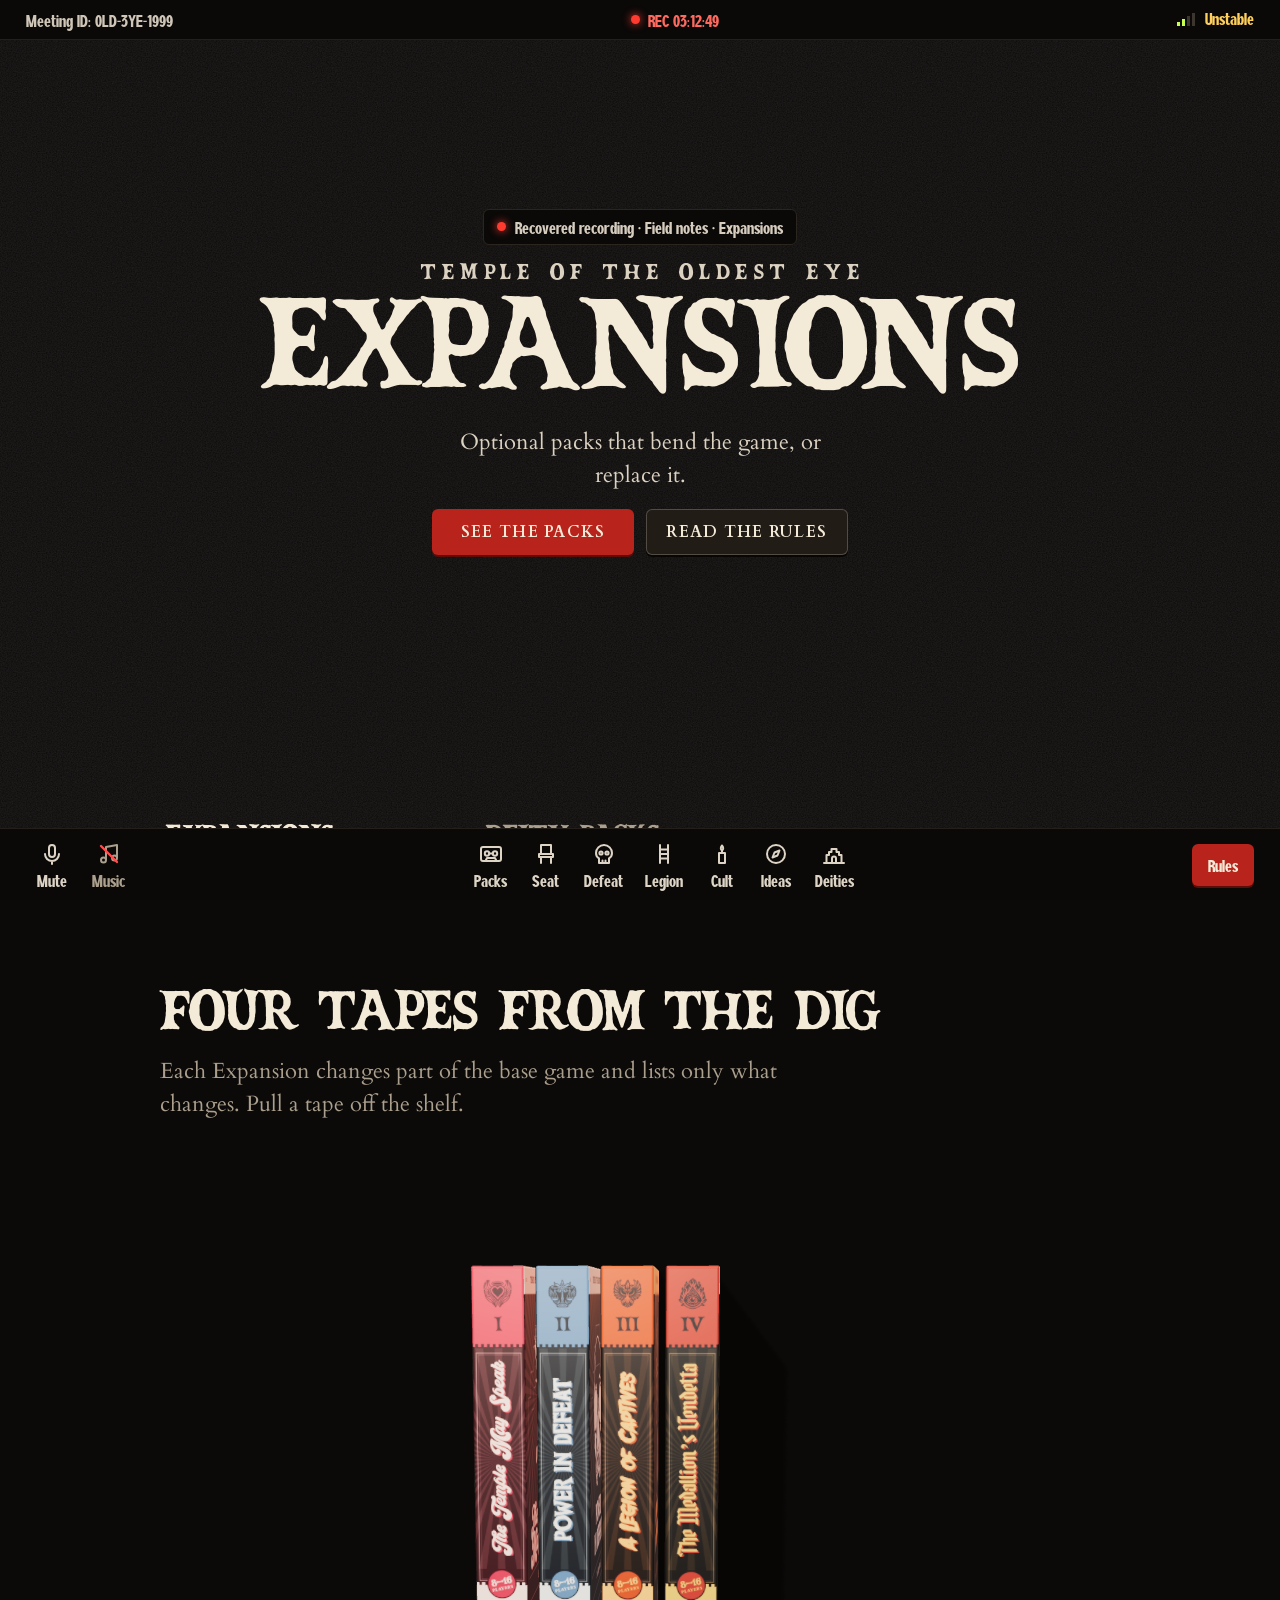
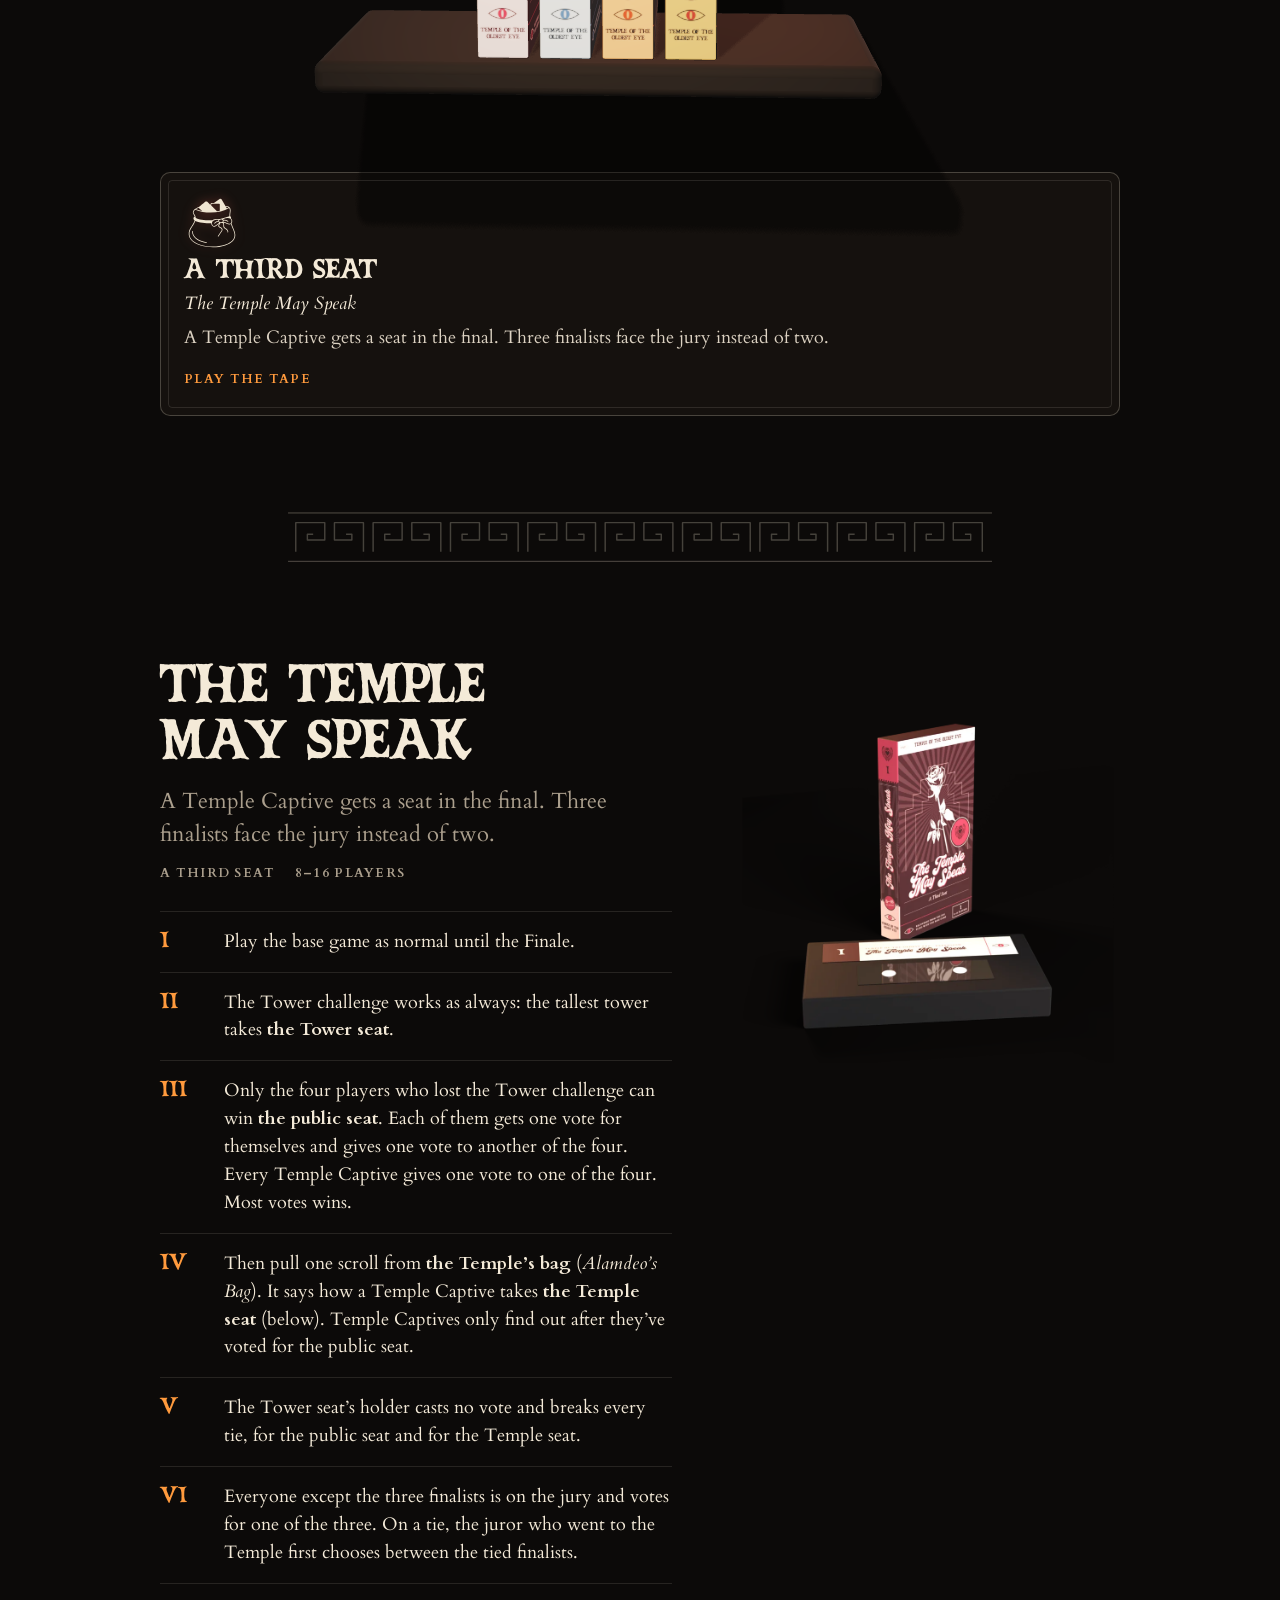
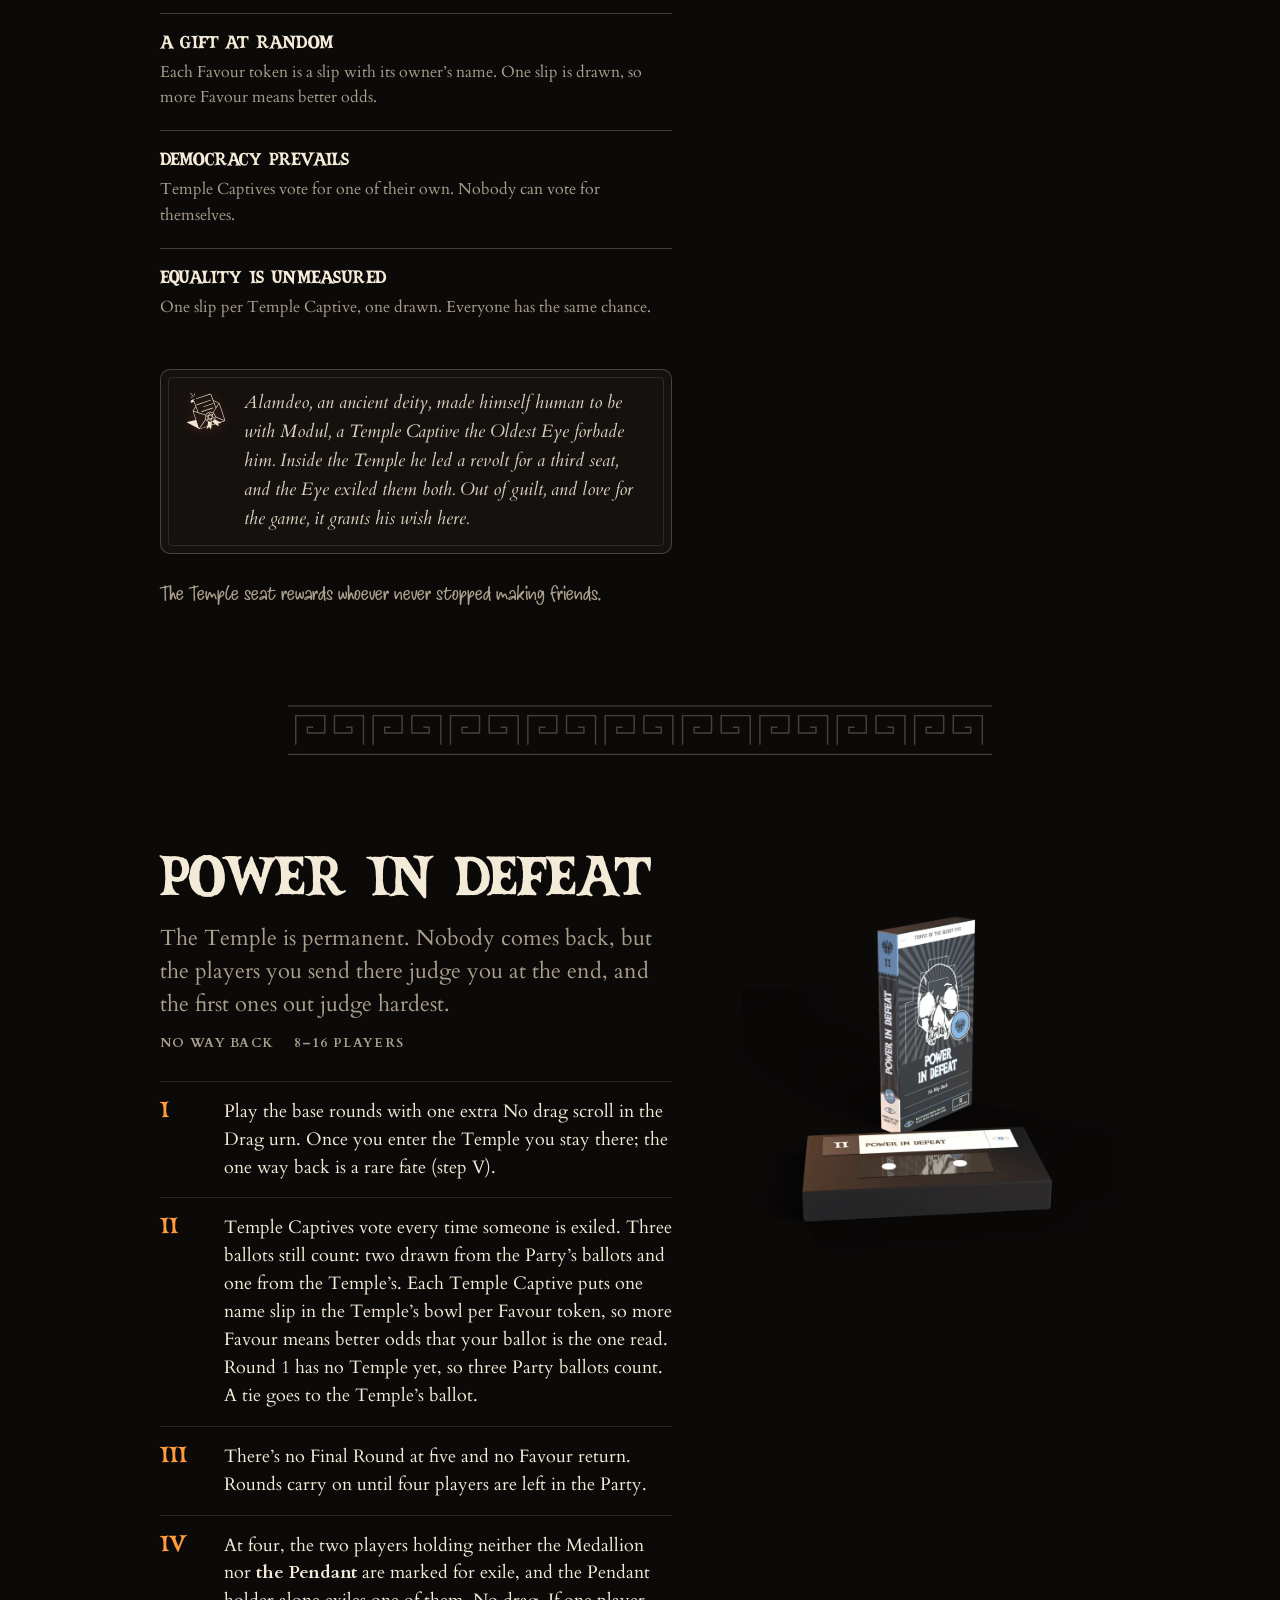
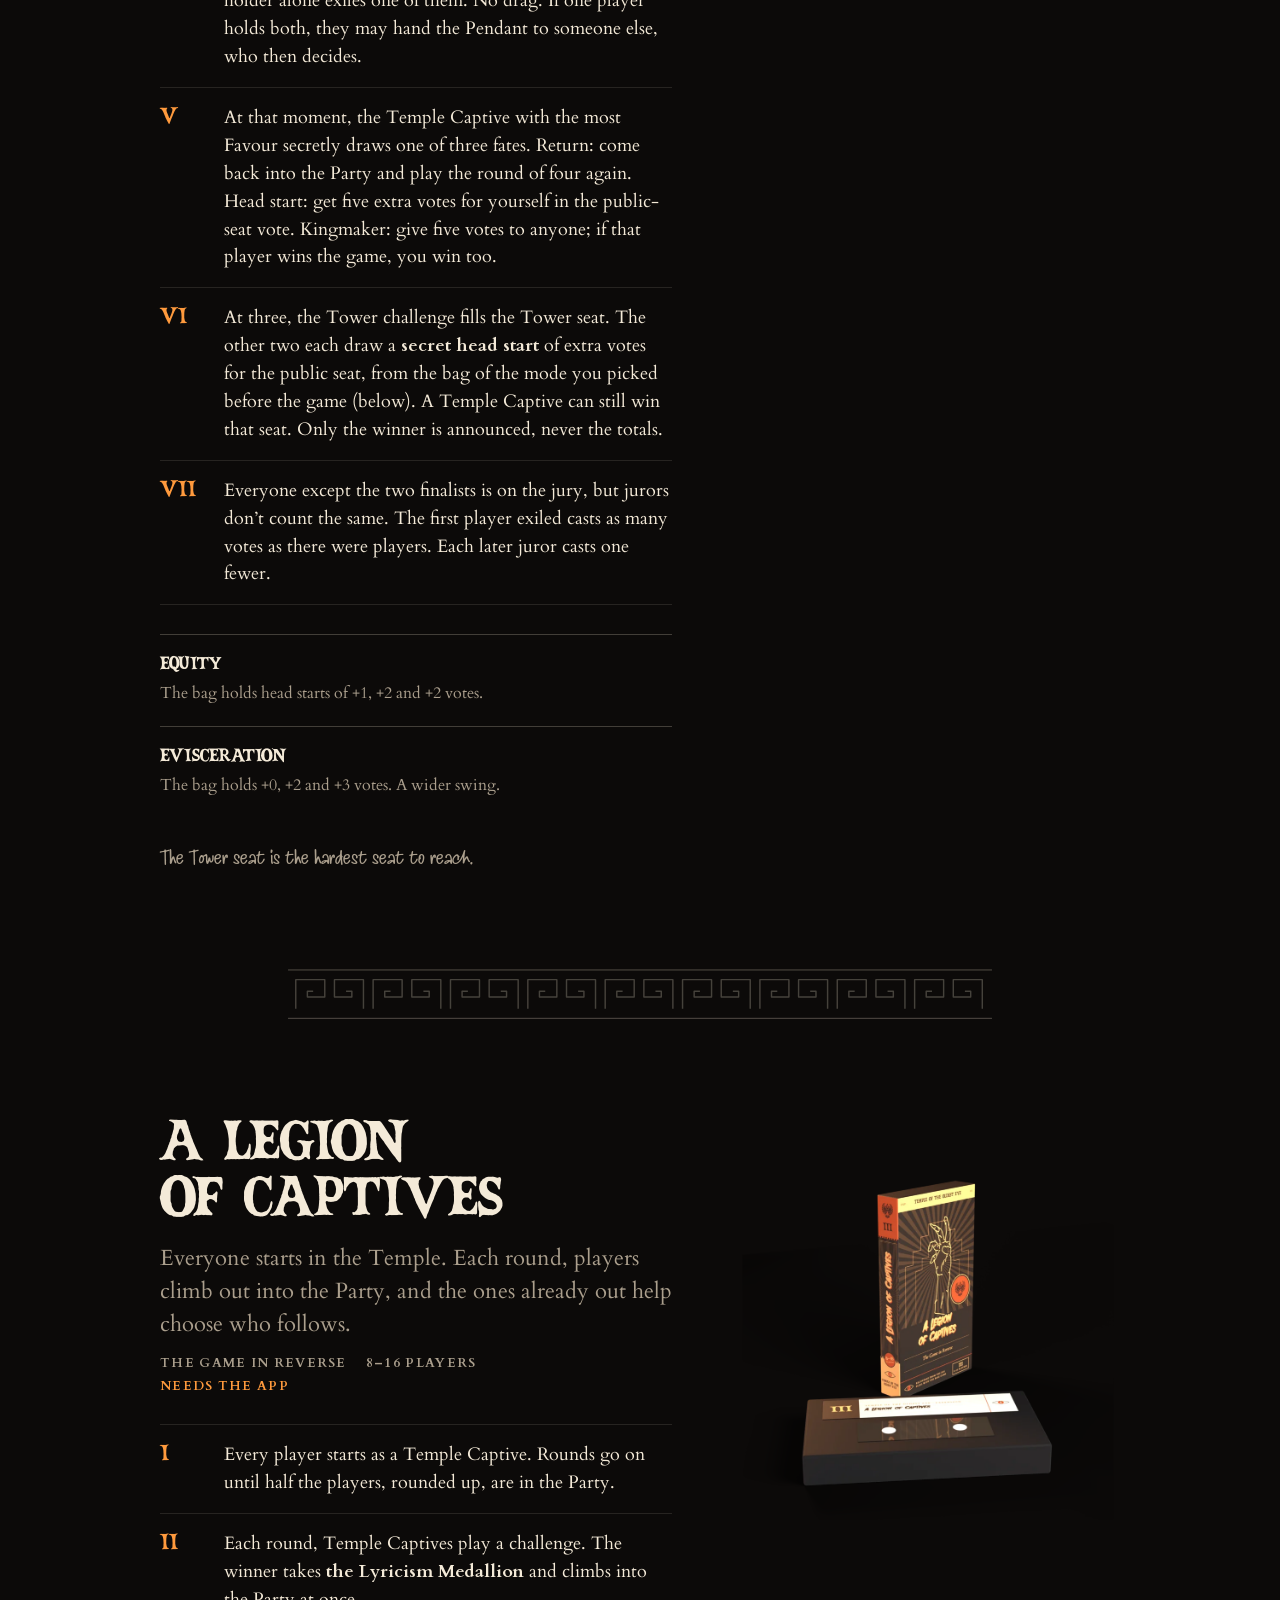
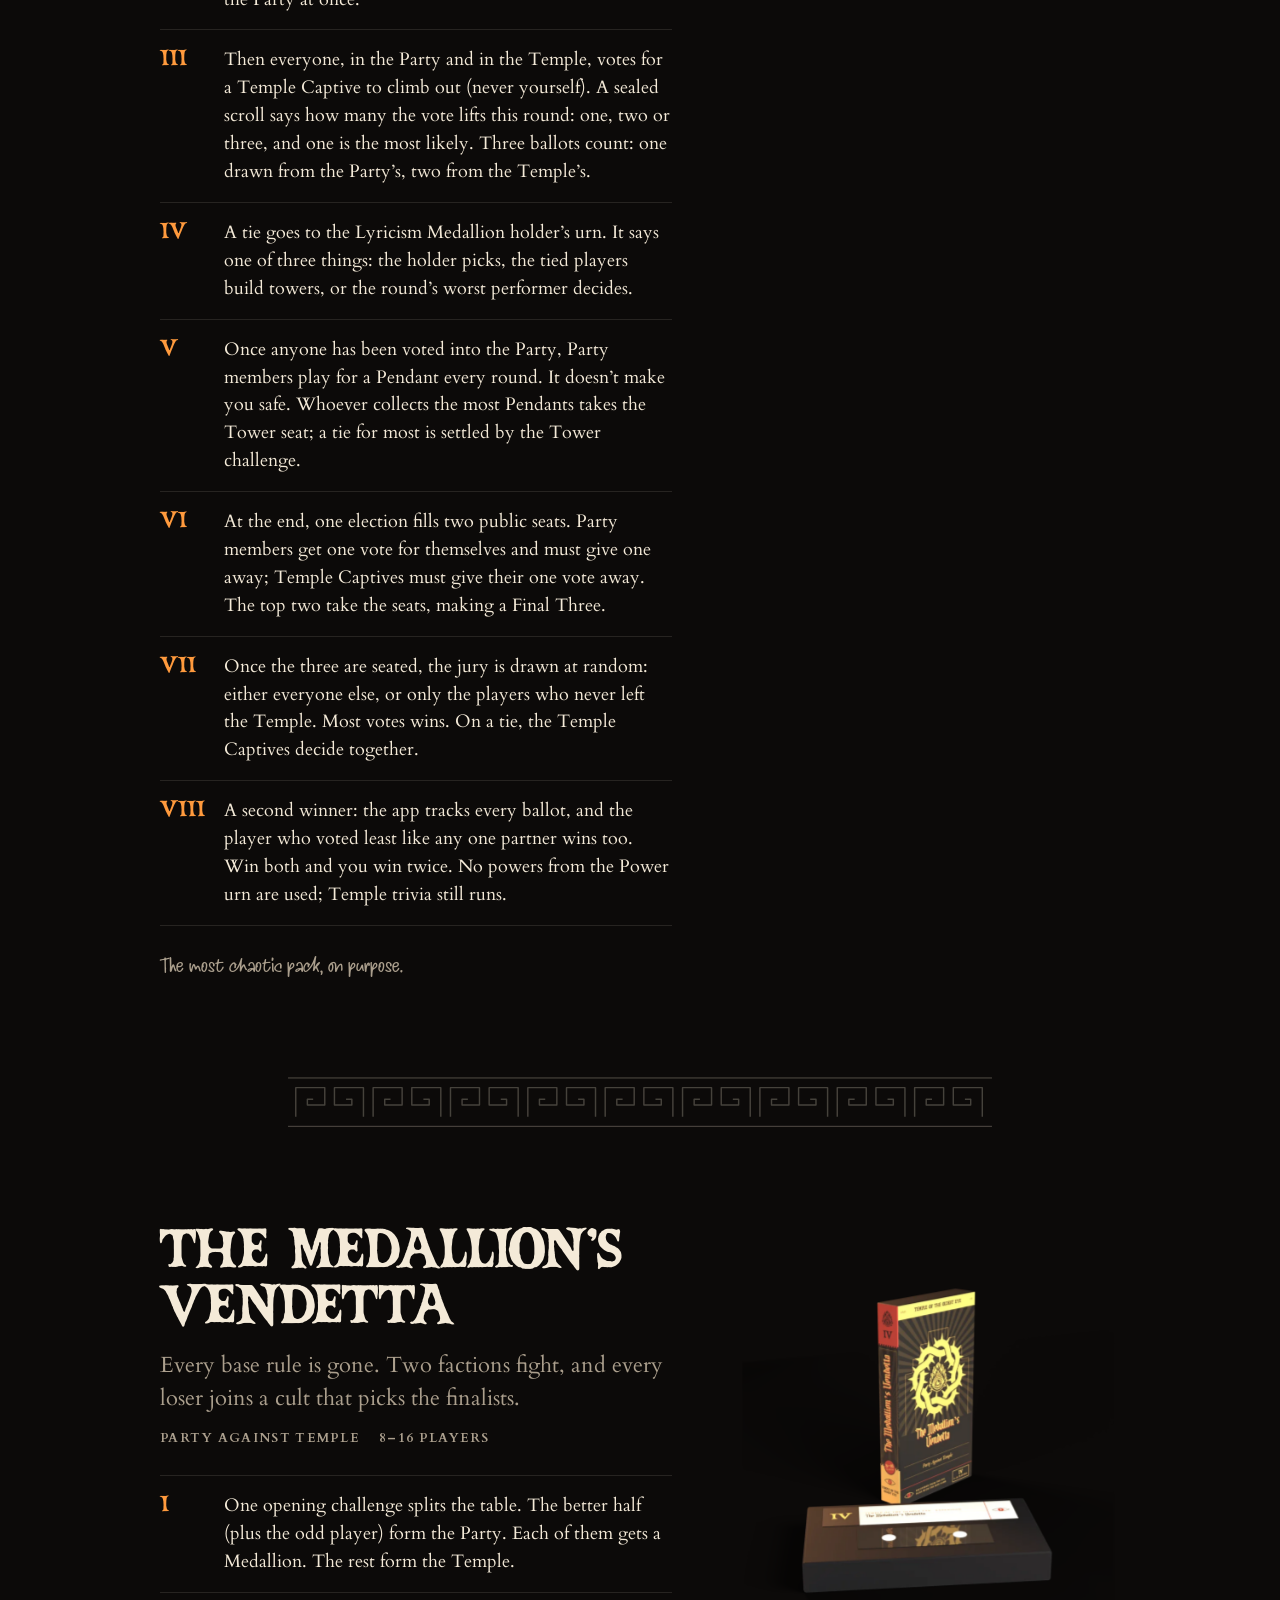
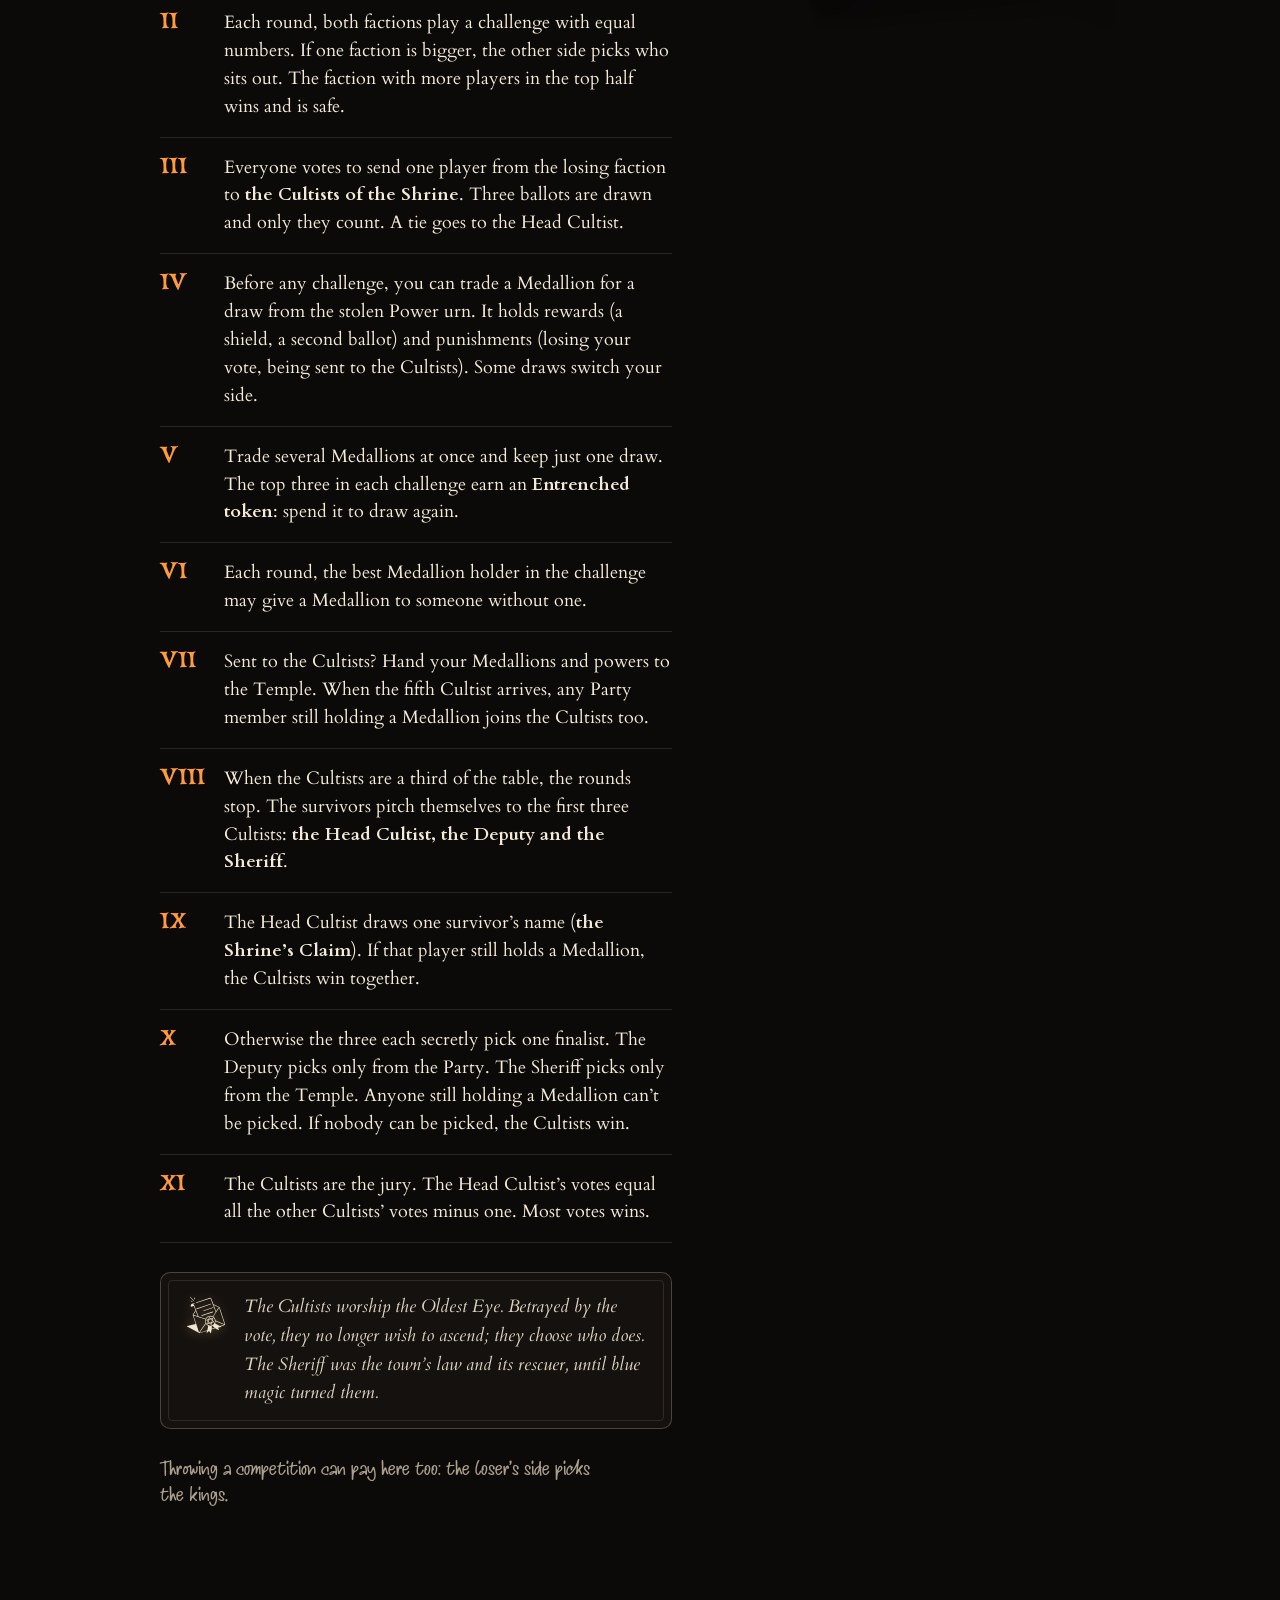
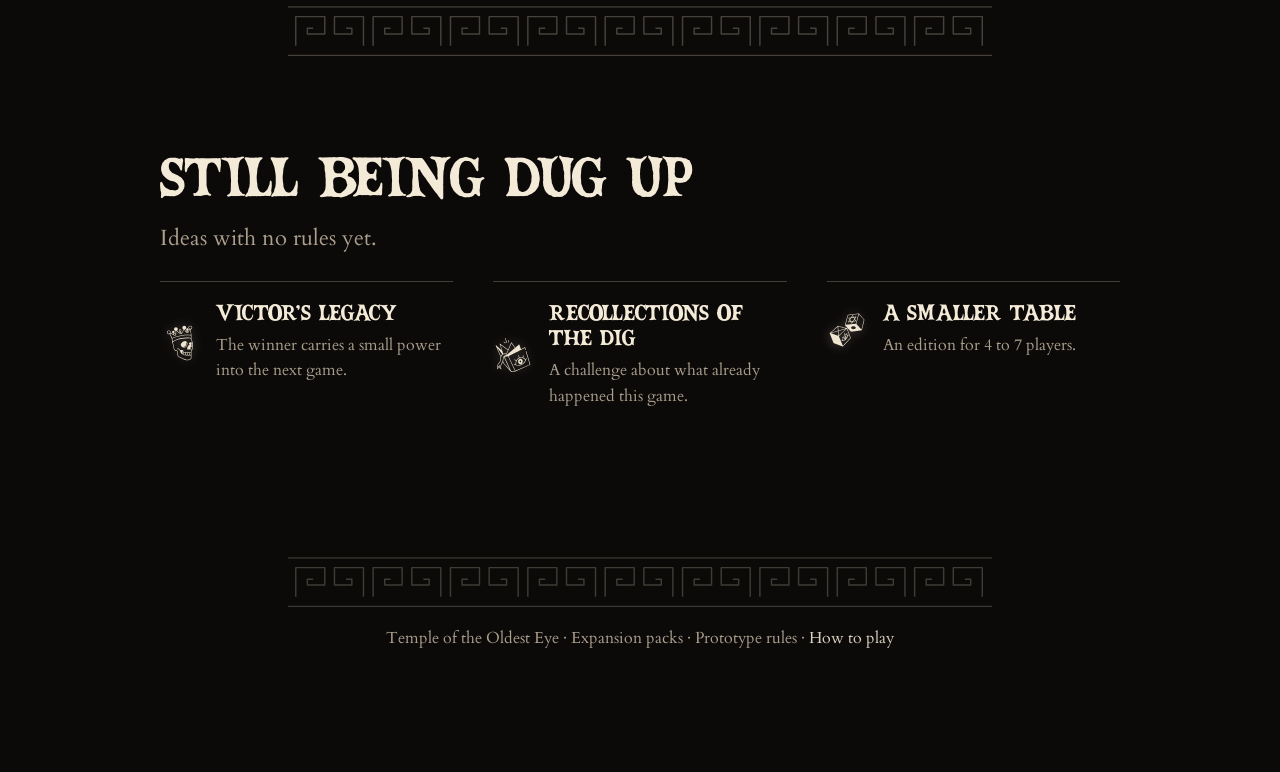
==== expansions.html @ 18fa8a9c "Gods cropped to their ink and aligned" ====
<!doctype html>
<html lang="en">
<head>
<meta charset="utf-8">
<meta name="viewport" content="width=device-width, initial-scale=1, viewport-fit=cover">
<title>Temple Expansion Packs</title>
<meta name="theme-color" content="#0c0a09">
<meta name="description" content="Optional expansion packs for Temple of the Oldest Eye, a social strategy board game.">
<script>
  // Review switch: ?still renders every animation in its finished state, as reduced motion does.
  if (/[?&]still\b/.test(location.search)) {
    const mm = window.matchMedia.bind(window);
    const still = q => ({ matches: true, media: q, onchange: null, addEventListener() {}, removeEventListener() {}, addListener() {}, removeListener() {}, dispatchEvent() { return false; } });
    window.matchMedia = q => /prefers-reduced-motion:\s*reduce/.test(q) ? still(q) : mm(q);
  }
</script>
  <script type="module" crossorigin>var M20=Object.defineProperty;var Lk=e=>{throw TypeError(e)};var b20=(e,t,s)=>t in e?M20(e,t,{enumerable:!0,configurable:!0,writable:!0,value:s}):e[t]=s;var x0=(e,t,s)=>b20(e,typeof t!="symbol"?t+"":t,s),nE=(e,t,s)=>t.has(e)||Lk("Cannot "+s);var Z0=(e,t,s)=>(nE(e,t,"read from private field"),s?s.call(e):t.get(e)),q1=(e,t,s)=>t.has(e)?Lk("Cannot add the same private member more than once"):t instanceof WeakSet?t.add(e):t.set(e,s),O1=(e,t,s,n)=>(nE(e,t,"write to private field"),n?n.call(e,s):t.set(e,s),s),Se=(e,t,s)=>(nE(e,t,"access private method"),s);var am=(e,t,s,n)=>({set _(o){O1(e,t,o,s)},get _(){return Z0(e,t,n)}});(function(){const t=document.createElement("link").relList;if(t&&t.supports&&t.supports("modulepreload"))return;for(const o of document.querySelectorAll('link[rel="modulepreload"]'))n(o);new MutationObserver(o=>{for(const r of o)if(r.type==="childList")for(const a of r.addedNodes)a.tagName==="LINK"&&a.rel==="modulepreload"&&n(a)}).observe(document,{childList:!0,subtree:!0});function s(o){const r={};return o.integrity&&(r.integrity=o.integrity),o.referrerPolicy&&(r.referrerPolicy=o.referrerPolicy),o.crossOrigin==="use-credentials"?r.credentials="include":o.crossOrigin==="anonymous"?r.credentials="omit":r.credentials="same-origin",r}function n(o){if(o.ep)return;o.ep=!0;const r=s(o);fetch(o.href,r)}})();var ZV={exports:{}},Yv={};/**
 * @license React
 * react-jsx-runtime.production.js
 *
 * Copyright (c) Meta Platforms, Inc. and affiliates.
 *
 * This source code is licensed under the MIT license found in the
 * LICENSE file in the root directory of this source tree.
 */var S20=Symbol.for("react.transitional.element"),Q20=Symbol.for("react.fragment");function XV(e,t,s){var n=null;if(s!==void 0&&(n=""+s),t.key!==void 0&&(n=""+t.key),"key"in t){s={};for(var o in t)o!=="key"&&(s[o]=t[o])}else s=t;return t=s.ref,{$$typeof:S20,type:e,key:n,ref:t!==void 0?t:null,props:s}}Yv.Fragment=Q20;Yv.jsx=XV;Yv.jsxs=XV;ZV.exports=Yv;var O=ZV.exports,_V={exports:{}},qv={},$V={exports:{}},ez={};/**
 * @license React
 * scheduler.production.js
 *
 * Copyright (c) Meta Platforms, Inc. and affiliates.
 *
 * This source code is licensed under the MIT license found in the
 * LICENSE file in the root directory of this source tree.
 */(function(e){function t(V,J){var H=V.length;V.push(J);e:for(;0<H;){var j=H-1>>>1,W=V[j];if(0<o(W,J))V[j]=J,V[H]=W,H=j;else break e}}function s(V){return V.length===0?null:V[0]}function n(V){if(V.length===0)return null;var J=V[0],H=V.pop();if(H!==J){V[0]=H;e:for(var j=0,W=V.length,_=W>>>1;j<_;){var e0=2*(j+1)-1,h0=V[e0],r0=e0+1,l0=V[r0];if(0>o(h0,H))r0<W&&0>o(l0,h0)?(V[j]=l0,V[r0]=H,j=r0):(V[j]=h0,V[e0]=H,j=e0);else if(r0<W&&0>o(l0,H))V[j]=l0,V[r0]=H,j=r0;else break e}}return J}function o(V,J){var H=V.sortIndex-J.sortIndex;return H!==0?H:V.id-J.id}if(e.unstable_now=void 0,typeof performance=="object"&&typeof performance.now=="function"){var r=performance;e.unstable_now=function(){return r.now()}}else{var a=Date,i=a.now();e.unstable_now=function(){return a.now()-i}}var c=[],l=[],d=1,u=null,p=3,m=!1,g=!1,v=!1,h=!1,f=typeof setTimeout=="function"?setTimeout:null,y=typeof clearTimeout=="function"?clearTimeout:null,E=typeof setImmediate<"u"?setImmediate:null;function w(V){for(var J=s(l);J!==null;){if(J.callback===null)n(l);else if(J.startTime<=V)n(l),J.sortIndex=J.expirationTime,t(c,J);else break;J=s(l)}}function B(V){if(v=!1,w(V),!g)if(s(c)!==null)g=!0,b||(b=!0,G());else{var J=s(l);J!==null&&F(B,J.startTime-V)}}var b=!1,S=-1,x=5,M=-1;function R(){return h?!0:!(e.unstable_now()-M<x)}function k(){if(h=!1,b){var V=e.unstable_now();M=V;var J=!0;try{e:{g=!1,v&&(v=!1,y(S),S=-1),m=!0;var H=p;try{t:{for(w(V),u=s(c);u!==null&&!(u.expirationTime>V&&R());){var j=u.callback;if(typeof j=="function"){u.callback=null,p=u.priorityLevel;var W=j(u.expirationTime<=V);if(V=e.unstable_now(),typeof W=="function"){u.callback=W,w(V),J=!0;break t}u===s(c)&&n(c),w(V)}else n(c);u=s(c)}if(u!==null)J=!0;else{var _=s(l);_!==null&&F(B,_.startTime-V),J=!1}}break e}finally{u=null,p=H,m=!1}J=void 0}}finally{J?G():b=!1}}}var G;if(typeof E=="function")G=function(){E(k)};else if(typeof MessageChannel<"u"){var L=new MessageChannel,P=L.port2;L.port1.onmessage=k,G=function(){P.postMessage(null)}}else G=function(){f(k,0)};function F(V,J){S=f(function(){V(e.unstable_now())},J)}e.unstable_IdlePriority=5,e.unstable_ImmediatePriority=1,e.unstable_LowPriority=4,e.unstable_NormalPriority=3,e.unstable_Profiling=null,e.unstable_UserBlockingPriority=2,e.unstable_cancelCallback=function(V){V.callback=null},e.unstable_forceFrameRate=function(V){0>V||125<V?console.error("forceFrameRate takes a positive int between 0 and 125, forcing frame rates higher than 125 fps is not supported"):x=0<V?Math.floor(1e3/V):5},e.unstable_getCurrentPriorityLevel=function(){return p},e.unstable_next=function(V){switch(p){case 1:case 2:case 3:var J=3;break;default:J=p}var H=p;p=J;try{return V()}finally{p=H}},e.unstable_requestPaint=function(){h=!0},e.unstable_runWithPriority=function(V,J){switch(V){case 1:case 2:case 3:case 4:case 5:break;default:V=3}var H=p;p=V;try{return J()}finally{p=H}},e.unstable_scheduleCallback=function(V,J,H){var j=e.unstable_now();switch(typeof H=="object"&&H!==null?(H=H.delay,H=typeof H=="number"&&0<H?j+H:j):H=j,V){case 1:var W=-1;break;case 2:W=250;break;case 5:W=1073741823;break;case 4:W=1e4;break;default:W=5e3}return W=H+W,V={id:d++,callback:J,priorityLevel:V,startTime:H,expirationTime:W,sortIndex:-1},H>j?(V.sortIndex=H,t(l,V),s(c)===null&&V===s(l)&&(v?(y(S),S=-1):v=!0,F(B,H-j))):(V.sortIndex=W,t(c,V),g||m||(g=!0,b||(b=!0,G()))),V},e.unstable_shouldYield=R,e.unstable_wrapCallback=function(V){var J=p;return function(){var H=p;p=J;try{return V.apply(this,arguments)}finally{p=H}}}})(ez);$V.exports=ez;var T20=$V.exports,tz={exports:{}},m2={};/**
 * @license React
 * react.production.js
 *
 * Copyright (c) Meta Platforms, Inc. and affiliates.
 *
 * This source code is licensed under the MIT license found in the
 * LICENSE file in the root directory of this source tree.
 */var CS=Symbol.for("react.transitional.element"),R20=Symbol.for("react.portal"),k20=Symbol.for("react.fragment"),U20=Symbol.for("react.strict_mode"),D20=Symbol.for("react.profiler"),G20=Symbol.for("react.consumer"),Y20=Symbol.for("react.context"),q20=Symbol.for("react.forward_ref"),P20=Symbol.for("react.suspense"),K20=Symbol.for("react.memo"),sz=Symbol.for("react.lazy"),Fk=Symbol.iterator;function L20(e){return e===null||typeof e!="object"?null:(e=Fk&&e[Fk]||e["@@iterator"],typeof e=="function"?e:null)}var nz={isMounted:function(){return!1},enqueueForceUpdate:function(){},enqueueReplaceState:function(){},enqueueSetState:function(){}},oz=Object.assign,rz={};function gc(e,t,s){this.props=e,this.context=t,this.refs=rz,this.updater=s||nz}gc.prototype.isReactComponent={};gc.prototype.setState=function(e,t){if(typeof e!="object"&&typeof e!="function"&&e!=null)throw Error("takes an object of state variables to update or a function which returns an object of state variables.");this.updater.enqueueSetState(this,e,t,"setState")};gc.prototype.forceUpdate=function(e){this.updater.enqueueForceUpdate(this,e,"forceUpdate")};function az(){}az.prototype=gc.prototype;function vS(e,t,s){this.props=e,this.context=t,this.refs=rz,this.updater=s||nz}var yS=vS.prototype=new az;yS.constructor=vS;oz(yS,gc.prototype);yS.isPureReactComponent=!0;var Ok=Array.isArray,Pt={H:null,A:null,T:null,S:null,V:null},iz=Object.prototype.hasOwnProperty;function ES(e,t,s,n,o,r){return s=r.ref,{$$typeof:CS,type:e,key:t,ref:s!==void 0?s:null,props:r}}function F20(e,t){return ES(e.type,t,void 0,void 0,void 0,e.props)}function IS(e){return typeof e=="object"&&e!==null&&e.$$typeof===CS}function O20(e){var t={"=":"=0",":":"=2"};return"$"+e.replace(/[=:]/g,function(s){return t[s]})}var Jk=/\/+/g;function oE(e,t){return typeof e=="object"&&e!==null&&e.key!=null?O20(""+e.key):t.toString(36)}function Vk(){}function J20(e){switch(e.status){case"fulfilled":return e.value;case"rejected":throw e.reason;default:switch(typeof e.status=="string"?e.then(Vk,Vk):(e.status="pending",e.then(function(t){e.status==="pending"&&(e.status="fulfilled",e.value=t)},function(t){e.status==="pending"&&(e.status="rejected",e.reason=t)})),e.status){case"fulfilled":return e.value;case"rejected":throw e.reason}}throw e}function li(e,t,s,n,o){var r=typeof e;(r==="undefined"||r==="boolean")&&(e=null);var a=!1;if(e===null)a=!0;else switch(r){case"bigint":case"string":case"number":a=!0;break;case"object":switch(e.$$typeof){case CS:case R20:a=!0;break;case sz:return a=e._init,li(a(e._payload),t,s,n,o)}}if(a)return o=o(e),a=n===""?"."+oE(e,0):n,Ok(o)?(s="",a!=null&&(s=a.replace(Jk,"$&/")+"/"),li(o,t,s,"",function(l){return l})):o!=null&&(IS(o)&&(o=F20(o,s+(o.key==null||e&&e.key===o.key?"":(""+o.key).replace(Jk,"$&/")+"/")+a)),t.push(o)),1;a=0;var i=n===""?".":n+":";if(Ok(e))for(var c=0;c<e.length;c++)n=e[c],r=i+oE(n,c),a+=li(n,t,s,r,o);else if(c=L20(e),typeof c=="function")for(e=c.call(e),c=0;!(n=e.next()).done;)n=n.value,r=i+oE(n,c++),a+=li(n,t,s,r,o);else if(r==="object"){if(typeof e.then=="function")return li(J20(e),t,s,n,o);throw t=String(e),Error("Objects are not valid as a React child (found: "+(t==="[object Object]"?"object with keys {"+Object.keys(e).join(", ")+"}":t)+"). If you meant to render a collection of children, use an array instead.")}return a}function im(e,t,s){if(e==null)return e;var n=[],o=0;return li(e,n,"","",function(r){return t.call(s,r,o++)}),n}function V20(e){if(e._status===-1){var t=e._result;t=t(),t.then(function(s){(e._status===0||e._status===-1)&&(e._status=1,e._result=s)},function(s){(e._status===0||e._status===-1)&&(e._status=2,e._result=s)}),e._status===-1&&(e._status=0,e._result=t)}if(e._status===1)return e._result.default;throw e._result}var zk=typeof reportError=="function"?reportError:function(e){if(typeof window=="object"&&typeof window.ErrorEvent=="function"){var t=new window.ErrorEvent("error",{bubbles:!0,cancelable:!0,message:typeof e=="object"&&e!==null&&typeof e.message=="string"?String(e.message):String(e),error:e});if(!window.dispatchEvent(t))return}else if(typeof process=="object"&&typeof process.emit=="function"){process.emit("uncaughtException",e);return}console.error(e)};function z20(){}m2.Children={map:im,forEach:function(e,t,s){im(e,function(){t.apply(this,arguments)},s)},count:function(e){var t=0;return im(e,function(){t++}),t},toArray:function(e){return im(e,function(t){return t})||[]},only:function(e){if(!IS(e))throw Error("React.Children.only expected to receive a single React element child.");return e}};m2.Component=gc;m2.Fragment=k20;m2.Profiler=D20;m2.PureComponent=vS;m2.StrictMode=U20;m2.Suspense=P20;m2.__CLIENT_INTERNALS_DO_NOT_USE_OR_WARN_USERS_THEY_CANNOT_UPGRADE=Pt;m2.__COMPILER_RUNTIME={__proto__:null,c:function(e){return Pt.H.useMemoCache(e)}};m2.cache=function(e){return function(){return e.apply(null,arguments)}};m2.cloneElement=function(e,t,s){if(e==null)throw Error("The argument must be a React element, but you passed "+e+".");var n=oz({},e.props),o=e.key,r=void 0;if(t!=null)for(a in t.ref!==void 0&&(r=void 0),t.key!==void 0&&(o=""+t.key),t)!iz.call(t,a)||a==="key"||a==="__self"||a==="__source"||a==="ref"&&t.ref===void 0||(n[a]=t[a]);var a=arguments.length-2;if(a===1)n.children=s;else if(1<a){for(var i=Array(a),c=0;c<a;c++)i[c]=arguments[c+2];n.children=i}return ES(e.type,o,void 0,void 0,r,n)};m2.createContext=function(e){return e={$$typeof:Y20,_currentValue:e,_currentValue2:e,_threadCount:0,Provider:null,Consumer:null},e.Provider=e,e.Consumer={$$typeof:G20,_context:e},e};m2.createElement=function(e,t,s){var n,o={},r=null;if(t!=null)for(n in t.key!==void 0&&(r=""+t.key),t)iz.call(t,n)&&n!=="key"&&n!=="__self"&&n!=="__source"&&(o[n]=t[n]);var a=arguments.length-2;if(a===1)o.children=s;else if(1<a){for(var i=Array(a),c=0;c<a;c++)i[c]=arguments[c+2];o.children=i}if(e&&e.defaultProps)for(n in a=e.defaultProps,a)o[n]===void 0&&(o[n]=a[n]);return ES(e,r,void 0,void 0,null,o)};m2.createRef=function(){return{current:null}};m2.forwardRef=function(e){return{$$typeof:q20,render:e}};m2.isValidElement=IS;m2.lazy=function(e){return{$$typeof:sz,_payload:{_status:-1,_result:e},_init:V20}};m2.memo=function(e,t){return{$$typeof:K20,type:e,compare:t===void 0?null:t}};m2.startTransition=function(e){var t=Pt.T,s={};Pt.T=s;try{var n=e(),o=Pt.S;o!==null&&o(s,n),typeof n=="object"&&n!==null&&typeof n.then=="function"&&n.then(z20,zk)}catch(r){zk(r)}finally{Pt.T=t}};m2.unstable_useCacheRefresh=function(){return Pt.H.useCacheRefresh()};m2.use=function(e){return Pt.H.use(e)};m2.useActionState=function(e,t,s){return Pt.H.useActionState(e,t,s)};m2.useCallback=function(e,t){return Pt.H.useCallback(e,t)};m2.useContext=function(e){return Pt.H.useContext(e)};m2.useDebugValue=function(){};m2.useDeferredValue=function(e,t){return Pt.H.useDeferredValue(e,t)};m2.useEffect=function(e,t,s){var n=Pt.H;if(typeof s=="function")throw Error("useEffect CRUD overload is not enabled in this build of React.");return n.useEffect(e,t)};m2.useId=function(){return Pt.H.useId()};m2.useImperativeHandle=function(e,t,s){return Pt.H.useImperativeHandle(e,t,s)};m2.useInsertionEffect=function(e,t){return Pt.H.useInsertionEffect(e,t)};m2.useLayoutEffect=function(e,t){return Pt.H.useLayoutEffect(e,t)};m2.useMemo=function(e,t){return Pt.H.useMemo(e,t)};m2.useOptimistic=function(e,t){return Pt.H.useOptimistic(e,t)};m2.useReducer=function(e,t,s){return Pt.H.useReducer(e,t,s)};m2.useRef=function(e){return Pt.H.useRef(e)};m2.useState=function(e){return Pt.H.useState(e)};m2.useSyncExternalStore=function(e,t,s){return Pt.H.useSyncExternalStore(e,t,s)};m2.useTransition=function(){return Pt.H.useTransition()};m2.version="19.1.0";tz.exports=m2;var H0=tz.exports,Az={exports:{}},p5={};/**
 * @license React
 * react-dom.production.js
 *
 * Copyright (c) Meta Platforms, Inc. and affiliates.
 *
 * This source code is licensed under the MIT license found in the
 * LICENSE file in the root directory of this source tree.
 */var N20=H0;function cz(e){var t="https://react.dev/errors/"+e;if(1<arguments.length){t+="?args[]="+encodeURIComponent(arguments[1]);for(var s=2;s<arguments.length;s++)t+="&args[]="+encodeURIComponent(arguments[s])}return"Minified React error #"+e+"; visit "+t+" for the full message or use the non-minified dev environment for full errors and additional helpful warnings."}function an(){}var r5={d:{f:an,r:function(){throw Error(cz(522))},D:an,C:an,L:an,m:an,X:an,S:an,M:an},p:0,findDOMNode:null},W20=Symbol.for("react.portal");function H20(e,t,s){var n=3<arguments.length&&arguments[3]!==void 0?arguments[3]:null;return{$$typeof:W20,key:n==null?null:""+n,children:e,containerInfo:t,implementation:s}}var rd=N20.__CLIENT_INTERNALS_DO_NOT_USE_OR_WARN_USERS_THEY_CANNOT_UPGRADE;function Pv(e,t){if(e==="font")return"";if(typeof t=="string")return t==="use-credentials"?t:""}p5.__DOM_INTERNALS_DO_NOT_USE_OR_WARN_USERS_THEY_CANNOT_UPGRADE=r5;p5.createPortal=function(e,t){var s=2<arguments.length&&arguments[2]!==void 0?arguments[2]:null;if(!t||t.nodeType!==1&&t.nodeType!==9&&t.nodeType!==11)throw Error(cz(299));return H20(e,t,null,s)};p5.flushSync=function(e){var t=rd.T,s=r5.p;try{if(rd.T=null,r5.p=2,e)return e()}finally{rd.T=t,r5.p=s,r5.d.f()}};p5.preconnect=function(e,t){typeof e=="string"&&(t?(t=t.crossOrigin,t=typeof t=="string"?t==="use-credentials"?t:"":void 0):t=null,r5.d.C(e,t))};p5.prefetchDNS=function(e){typeof e=="string"&&r5.d.D(e)};p5.preinit=function(e,t){if(typeof e=="string"&&t&&typeof t.as=="string"){var s=t.as,n=Pv(s,t.crossOrigin),o=typeof t.integrity=="string"?t.integrity:void 0,r=typeof t.fetchPriority=="string"?t.fetchPriority:void 0;s==="style"?r5.d.S(e,typeof t.precedence=="string"?t.precedence:void 0,{crossOrigin:n,integrity:o,fetchPriority:r}):s==="script"&&r5.d.X(e,{crossOrigin:n,integrity:o,fetchPriority:r,nonce:typeof t.nonce=="string"?t.nonce:void 0})}};p5.preinitModule=function(e,t){if(typeof e=="string")if(typeof t=="object"&&t!==null){if(t.as==null||t.as==="script"){var s=Pv(t.as,t.crossOrigin);r5.d.M(e,{crossOrigin:s,integrity:typeof t.integrity=="string"?t.integrity:void 0,nonce:typeof t.nonce=="string"?t.nonce:void 0})}}else t==null&&r5.d.M(e)};p5.preload=function(e,t){if(typeof e=="string"&&typeof t=="object"&&t!==null&&typeof t.as=="string"){var s=t.as,n=Pv(s,t.crossOrigin);r5.d.L(e,s,{crossOrigin:n,integrity:typeof t.integrity=="string"?t.integrity:void 0,nonce:typeof t.nonce=="string"?t.nonce:void 0,type:typeof t.type=="string"?t.type:void 0,fetchPriority:typeof t.fetchPriority=="string"?t.fetchPriority:void 0,referrerPolicy:typeof t.referrerPolicy=="string"?t.referrerPolicy:void 0,imageSrcSet:typeof t.imageSrcSet=="string"?t.imageSrcSet:void 0,imageSizes:typeof t.imageSizes=="string"?t.imageSizes:void 0,media:typeof t.media=="string"?t.media:void 0})}};p5.preloadModule=function(e,t){if(typeof e=="string")if(t){var s=Pv(t.as,t.crossOrigin);r5.d.m(e,{as:typeof t.as=="string"&&t.as!=="script"?t.as:void 0,crossOrigin:s,integrity:typeof t.integrity=="string"?t.integrity:void 0})}else r5.d.m(e)};p5.requestFormReset=function(e){r5.d.r(e)};p5.unstable_batchedUpdates=function(e,t){return e(t)};p5.useFormState=function(e,t,s){return rd.H.useFormState(e,t,s)};p5.useFormStatus=function(){return rd.H.useHostTransitionStatus()};p5.version="19.1.0";function lz(){if(!(typeof __REACT_DEVTOOLS_GLOBAL_HOOK__>"u"||typeof __REACT_DEVTOOLS_GLOBAL_HOOK__.checkDCE!="function"))try{__REACT_DEVTOOLS_GLOBAL_HOOK__.checkDCE(lz)}catch(e){console.error(e)}}lz(),Az.exports=p5;var Zr=Az.exports;/**
 * @license React
 * react-dom-client.production.js
 *
 * Copyright (c) Meta Platforms, Inc. and affiliates.
 *
 * This source code is licensed under the MIT license found in the
 * LICENSE file in the root directory of this source tree.
 */var L3=T20,dz=H0,j20=Zr;function Q1(e){var t="https://react.dev/errors/"+e;if(1<arguments.length){t+="?args[]="+encodeURIComponent(arguments[1]);for(var s=2;s<arguments.length;s++)t+="&args[]="+encodeURIComponent(arguments[s])}return"Minified React error #"+e+"; visit "+t+" for the full message or use the non-minified dev environment for full errors and additional helpful warnings."}function uz(e){return!(!e||e.nodeType!==1&&e.nodeType!==9&&e.nodeType!==11)}function $u(e){var t=e,s=e;if(e.alternate)for(;t.return;)t=t.return;else{e=t;do t=e,t.flags&4098&&(s=t.return),e=t.return;while(e)}return t.tag===3?s:null}function pz(e){if(e.tag===13){var t=e.memoizedState;if(t===null&&(e=e.alternate,e!==null&&(t=e.memoizedState)),t!==null)return t.dehydrated}return null}function Nk(e){if($u(e)!==e)throw Error(Q1(188))}function Z20(e){var t=e.alternate;if(!t){if(t=$u(e),t===null)throw Error(Q1(188));return t!==e?null:e}for(var s=e,n=t;;){var o=s.return;if(o===null)break;var r=o.alternate;if(r===null){if(n=o.return,n!==null){s=n;continue}break}if(o.child===r.child){for(r=o.child;r;){if(r===s)return Nk(o),e;if(r===n)return Nk(o),t;r=r.sibling}throw Error(Q1(188))}if(s.return!==n.return)s=o,n=r;else{for(var a=!1,i=o.child;i;){if(i===s){a=!0,s=o,n=r;break}if(i===n){a=!0,n=o,s=r;break}i=i.sibling}if(!a){for(i=r.child;i;){if(i===s){a=!0,s=r,n=o;break}if(i===n){a=!0,n=r,s=o;break}i=i.sibling}if(!a)throw Error(Q1(189))}}if(s.alternate!==n)throw Error(Q1(190))}if(s.tag!==3)throw Error(Q1(188));return s.stateNode.current===s?e:t}function mz(e){var t=e.tag;if(t===5||t===26||t===27||t===6)return e;for(e=e.child;e!==null;){if(t=mz(e),t!==null)return t;e=e.sibling}return null}var kt=Object.assign,X20=Symbol.for("react.element"),Am=Symbol.for("react.transitional.element"),Kl=Symbol.for("react.portal"),vi=Symbol.for("react.fragment"),gz=Symbol.for("react.strict_mode"),eB=Symbol.for("react.profiler"),_20=Symbol.for("react.provider"),fz=Symbol.for("react.consumer"),cs=Symbol.for("react.context"),wS=Symbol.for("react.forward_ref"),tB=Symbol.for("react.suspense"),sB=Symbol.for("react.suspense_list"),BS=Symbol.for("react.memo"),In=Symbol.for("react.lazy"),nB=Symbol.for("react.activity"),$20=Symbol.for("react.memo_cache_sentinel"),Wk=Symbol.iterator;function nl(e){return e===null||typeof e!="object"?null:(e=Wk&&e[Wk]||e["@@iterator"],typeof e=="function"?e:null)}var et0=Symbol.for("react.client.reference");function oB(e){if(e==null)return null;if(typeof e=="function")return e.$$typeof===et0?null:e.displayName||e.name||null;if(typeof e=="string")return e;switch(e){case vi:return"Fragment";case eB:return"Profiler";case gz:return"StrictMode";case tB:return"Suspense";case sB:return"SuspenseList";case nB:return"Activity"}if(typeof e=="object")switch(e.$$typeof){case Kl:return"Portal";case cs:return(e.displayName||"Context")+".Provider";case fz:return(e._context.displayName||"Context")+".Consumer";case wS:var t=e.render;return e=e.displayName,e||(e=t.displayName||t.name||"",e=e!==""?"ForwardRef("+e+")":"ForwardRef"),e;case BS:return t=e.displayName||null,t!==null?t:oB(e.type)||"Memo";case In:t=e._payload,e=e._init;try{return oB(e(t))}catch{}}return null}var Ll=Array.isArray,Fe=dz.__CLIENT_INTERNALS_DO_NOT_USE_OR_WARN_USERS_THEY_CANNOT_UPGRADE,et=j20.__DOM_INTERNALS_DO_NOT_USE_OR_WARN_USERS_THEY_CANNOT_UPGRADE,pr={pending:!1,data:null,method:null,action:null},rB=[],yi=-1;function E9(e){return{current:e}}function i6(e){0>yi||(e.current=rB[yi],rB[yi]=null,yi--)}function Kt(e,t){yi++,rB[yi]=e.current,e.current=t}var n9=E9(null),Fd=E9(null),Co=E9(null),Zf=E9(null);function Xf(e,t){switch(Kt(Co,t),Kt(Fd,e),Kt(n9,null),t.nodeType){case 9:case 11:e=(e=t.documentElement)&&(e=e.namespaceURI)?_U(e):0;break;default:if(e=t.tagName,t=t.namespaceURI)t=_U(t),e=UW(t,e);else switch(e){case"svg":e=1;break;case"math":e=2;break;default:e=0}}i6(n9),Kt(n9,e)}function SA(){i6(n9),i6(Fd),i6(Co)}function aB(e){e.memoizedState!==null&&Kt(Zf,e);var t=n9.current,s=UW(t,e.type);t!==s&&(Kt(Fd,e),Kt(n9,s))}function _f(e){Fd.current===e&&(i6(n9),i6(Fd)),Zf.current===e&&(i6(Zf),Xd._currentValue=pr)}var iB=Object.prototype.hasOwnProperty,xS=L3.unstable_scheduleCallback,rE=L3.unstable_cancelCallback,tt0=L3.unstable_shouldYield,st0=L3.unstable_requestPaint,o9=L3.unstable_now,nt0=L3.unstable_getCurrentPriorityLevel,hz=L3.unstable_ImmediatePriority,Cz=L3.unstable_UserBlockingPriority,$f=L3.unstable_NormalPriority,ot0=L3.unstable_LowPriority,vz=L3.unstable_IdlePriority,rt0=L3.log,at0=L3.unstable_setDisableYieldValue,ep=null,f4=null;function On(e){if(typeof rt0=="function"&&at0(e),f4&&typeof f4.setStrictMode=="function")try{f4.setStrictMode(ep,e)}catch{}}var h4=Math.clz32?Math.clz32:ct0,it0=Math.log,At0=Math.LN2;function ct0(e){return e>>>=0,e===0?32:31-(it0(e)/At0|0)|0}var cm=256,lm=4194304;function I8(e){var t=e&42;if(t!==0)return t;switch(e&-e){case 1:return 1;case 2:return 2;case 4:return 4;case 8:return 8;case 16:return 16;case 32:return 32;case 64:return 64;case 128:return 128;case 256:case 512:case 1024:case 2048:case 4096:case 8192:case 16384:case 32768:case 65536:case 131072:case 262144:case 524288:case 1048576:case 2097152:return e&4194048;case 4194304:case 8388608:case 16777216:case 33554432:return e&62914560;case 67108864:return 67108864;case 134217728:return 134217728;case 268435456:return 268435456;case 536870912:return 536870912;case 1073741824:return 0;default:return e}}function Kv(e,t,s){var n=e.pendingLanes;if(n===0)return 0;var o=0,r=e.suspendedLanes,a=e.pingedLanes;e=e.warmLanes;var i=n&134217727;return i!==0?(n=i&~r,n!==0?o=I8(n):(a&=i,a!==0?o=I8(a):s||(s=i&~e,s!==0&&(o=I8(s))))):(i=n&~r,i!==0?o=I8(i):a!==0?o=I8(a):s||(s=n&~e,s!==0&&(o=I8(s)))),o===0?0:t!==0&&t!==o&&!(t&r)&&(r=o&-o,s=t&-t,r>=s||r===32&&(s&4194048)!==0)?t:o}function tp(e,t){return(e.pendingLanes&~(e.suspendedLanes&~e.pingedLanes)&t)===0}function lt0(e,t){switch(e){case 1:case 2:case 4:case 8:case 64:return t+250;case 16:case 32:case 128:case 256:case 512:case 1024:case 2048:case 4096:case 8192:case 16384:case 32768:case 65536:case 131072:case 262144:case 524288:case 1048576:case 2097152:return t+5e3;case 4194304:case 8388608:case 16777216:case 33554432:return-1;case 67108864:case 134217728:case 268435456:case 536870912:case 1073741824:return-1;default:return-1}}function yz(){var e=cm;return cm<<=1,!(cm&4194048)&&(cm=256),e}function Ez(){var e=lm;return lm<<=1,!(lm&62914560)&&(lm=4194304),e}function aE(e){for(var t=[],s=0;31>s;s++)t.push(e);return t}function sp(e,t){e.pendingLanes|=t,t!==268435456&&(e.suspendedLanes=0,e.pingedLanes=0,e.warmLanes=0)}function dt0(e,t,s,n,o,r){var a=e.pendingLanes;e.pendingLanes=s,e.suspendedLanes=0,e.pingedLanes=0,e.warmLanes=0,e.expiredLanes&=s,e.entangledLanes&=s,e.errorRecoveryDisabledLanes&=s,e.shellSuspendCounter=0;var i=e.entanglements,c=e.expirationTimes,l=e.hiddenUpdates;for(s=a&~s;0<s;){var d=31-h4(s),u=1<<d;i[d]=0,c[d]=-1;var p=l[d];if(p!==null)for(l[d]=null,d=0;d<p.length;d++){var m=p[d];m!==null&&(m.lane&=-536870913)}s&=~u}n!==0&&Iz(e,n,0),r!==0&&o===0&&e.tag!==0&&(e.suspendedLanes|=r&~(a&~t))}function Iz(e,t,s){e.pendingLanes|=t,e.suspendedLanes&=~t;var n=31-h4(t);e.entangledLanes|=t,e.entanglements[n]=e.entanglements[n]|1073741824|s&4194090}function wz(e,t){var s=e.entangledLanes|=t;for(e=e.entanglements;s;){var n=31-h4(s),o=1<<n;o&t|e[n]&t&&(e[n]|=t),s&=~o}}function MS(e){switch(e){case 2:e=1;break;case 8:e=4;break;case 32:e=16;break;case 256:case 512:case 1024:case 2048:case 4096:case 8192:case 16384:case 32768:case 65536:case 131072:case 262144:case 524288:case 1048576:case 2097152:case 4194304:case 8388608:case 16777216:case 33554432:e=128;break;case 268435456:e=134217728;break;default:e=0}return e}function bS(e){return e&=-e,2<e?8<e?e&134217727?32:268435456:8:2}function Bz(){var e=et.p;return e!==0?e:(e=window.event,e===void 0?32:JW(e.type))}function ut0(e,t){var s=et.p;try{return et.p=e,t()}finally{et.p=s}}var t8=Math.random().toString(36).slice(2),G6="__reactFiber$"+t8,J5="__reactProps$"+t8,fc="__reactContainer$"+t8,AB="__reactEvents$"+t8,pt0="__reactListeners$"+t8,mt0="__reactHandles$"+t8,Hk="__reactResources$"+t8,np="__reactMarker$"+t8;function SS(e){delete e[G6],delete e[J5],delete e[AB],delete e[pt0],delete e[mt0]}function Ei(e){var t=e[G6];if(t)return t;for(var s=e.parentNode;s;){if(t=s[fc]||s[G6]){if(s=t.alternate,t.child!==null||s!==null&&s.child!==null)for(e=tD(e);e!==null;){if(s=e[G6])return s;e=tD(e)}return t}e=s,s=e.parentNode}return null}function hc(e){if(e=e[G6]||e[fc]){var t=e.tag;if(t===5||t===6||t===13||t===26||t===27||t===3)return e}return null}function Fl(e){var t=e.tag;if(t===5||t===26||t===27||t===6)return e.stateNode;throw Error(Q1(33))}function Li(e){var t=e[Hk];return t||(t=e[Hk]={hoistableStyles:new Map,hoistableScripts:new Map}),t}function t6(e){e[np]=!0}var xz=new Set,Mz={};function Xr(e,t){QA(e,t),QA(e+"Capture",t)}function QA(e,t){for(Mz[e]=t,e=0;e<t.length;e++)xz.add(t[e])}var gt0=RegExp("^[:A-Z_a-z\\u00C0-\\u00D6\\u00D8-\\u00F6\\u00F8-\\u02FF\\u0370-\\u037D\\u037F-\\u1FFF\\u200C-\\u200D\\u2070-\\u218F\\u2C00-\\u2FEF\\u3001-\\uD7FF\\uF900-\\uFDCF\\uFDF0-\\uFFFD][:A-Z_a-z\\u00C0-\\u00D6\\u00D8-\\u00F6\\u00F8-\\u02FF\\u0370-\\u037D\\u037F-\\u1FFF\\u200C-\\u200D\\u2070-\\u218F\\u2C00-\\u2FEF\\u3001-\\uD7FF\\uF900-\\uFDCF\\uFDF0-\\uFFFD\\-.0-9\\u00B7\\u0300-\\u036F\\u203F-\\u2040]*$"),jk={},Zk={};function ft0(e){return iB.call(Zk,e)?!0:iB.call(jk,e)?!1:gt0.test(e)?Zk[e]=!0:(jk[e]=!0,!1)}function sf(e,t,s){if(ft0(t))if(s===null)e.removeAttribute(t);else{switch(typeof s){case"undefined":case"function":case"symbol":e.removeAttribute(t);return;case"boolean":var n=t.toLowerCase().slice(0,5);if(n!=="data-"&&n!=="aria-"){e.removeAttribute(t);return}}e.setAttribute(t,""+s)}}function dm(e,t,s){if(s===null)e.removeAttribute(t);else{switch(typeof s){case"undefined":case"function":case"symbol":case"boolean":e.removeAttribute(t);return}e.setAttribute(t,""+s)}}function D9(e,t,s,n){if(n===null)e.removeAttribute(s);else{switch(typeof n){case"undefined":case"function":case"symbol":case"boolean":e.removeAttribute(s);return}e.setAttributeNS(t,s,""+n)}}var iE,Xk;function di(e){if(iE===void 0)try{throw Error()}catch(s){var t=s.stack.trim().match(/\n( *(at )?)/);iE=t&&t[1]||"",Xk=-1<s.stack.indexOf(`
    at`)?" (<anonymous>)":-1<s.stack.indexOf("@")?"@unknown:0:0":""}return`
`+iE+e+Xk}var AE=!1;function cE(e,t){if(!e||AE)return"";AE=!0;var s=Error.prepareStackTrace;Error.prepareStackTrace=void 0;try{var n={DetermineComponentFrameRoot:function(){try{if(t){var u=function(){throw Error()};if(Object.defineProperty(u.prototype,"props",{set:function(){throw Error()}}),typeof Reflect=="object"&&Reflect.construct){try{Reflect.construct(u,[])}catch(m){var p=m}Reflect.construct(e,[],u)}else{try{u.call()}catch(m){p=m}e.call(u.prototype)}}else{try{throw Error()}catch(m){p=m}(u=e())&&typeof u.catch=="function"&&u.catch(function(){})}}catch(m){if(m&&p&&typeof m.stack=="string")return[m.stack,p.stack]}return[null,null]}};n.DetermineComponentFrameRoot.displayName="DetermineComponentFrameRoot";var o=Object.getOwnPropertyDescriptor(n.DetermineComponentFrameRoot,"name");o&&o.configurable&&Object.defineProperty(n.DetermineComponentFrameRoot,"name",{value:"DetermineComponentFrameRoot"});var r=n.DetermineComponentFrameRoot(),a=r[0],i=r[1];if(a&&i){var c=a.split(`
`),l=i.split(`
`);for(o=n=0;n<c.length&&!c[n].includes("DetermineComponentFrameRoot");)n++;for(;o<l.length&&!l[o].includes("DetermineComponentFrameRoot");)o++;if(n===c.length||o===l.length)for(n=c.length-1,o=l.length-1;1<=n&&0<=o&&c[n]!==l[o];)o--;for(;1<=n&&0<=o;n--,o--)if(c[n]!==l[o]){if(n!==1||o!==1)do if(n--,o--,0>o||c[n]!==l[o]){var d=`
`+c[n].replace(" at new "," at ");return e.displayName&&d.includes("<anonymous>")&&(d=d.replace("<anonymous>",e.displayName)),d}while(1<=n&&0<=o);break}}}finally{AE=!1,Error.prepareStackTrace=s}return(s=e?e.displayName||e.name:"")?di(s):""}function ht0(e){switch(e.tag){case 26:case 27:case 5:return di(e.type);case 16:return di("Lazy");case 13:return di("Suspense");case 19:return di("SuspenseList");case 0:case 15:return cE(e.type,!1);case 11:return cE(e.type.render,!1);case 1:return cE(e.type,!0);case 31:return di("Activity");default:return""}}function _k(e){try{var t="";do t+=ht0(e),e=e.return;while(e);return t}catch(s){return`
Error generating stack: `+s.message+`
`+s.stack}}function k4(e){switch(typeof e){case"bigint":case"boolean":case"number":case"string":case"undefined":return e;case"object":return e;default:return""}}function bz(e){var t=e.type;return(e=e.nodeName)&&e.toLowerCase()==="input"&&(t==="checkbox"||t==="radio")}function Ct0(e){var t=bz(e)?"checked":"value",s=Object.getOwnPropertyDescriptor(e.constructor.prototype,t),n=""+e[t];if(!e.hasOwnProperty(t)&&typeof s<"u"&&typeof s.get=="function"&&typeof s.set=="function"){var o=s.get,r=s.set;return Object.defineProperty(e,t,{configurable:!0,get:function(){return o.call(this)},set:function(a){n=""+a,r.call(this,a)}}),Object.defineProperty(e,t,{enumerable:s.enumerable}),{getValue:function(){return n},setValue:function(a){n=""+a},stopTracking:function(){e._valueTracker=null,delete e[t]}}}}function eh(e){e._valueTracker||(e._valueTracker=Ct0(e))}function Sz(e){if(!e)return!1;var t=e._valueTracker;if(!t)return!0;var s=t.getValue(),n="";return e&&(n=bz(e)?e.checked?"true":"false":e.value),e=n,e!==s?(t.setValue(e),!0):!1}function th(e){if(e=e||(typeof document<"u"?document:void 0),typeof e>"u")return null;try{return e.activeElement||e.body}catch{return e.body}}var vt0=/[\n"\\]/g;function q4(e){return e.replace(vt0,function(t){return"\\"+t.charCodeAt(0).toString(16)+" "})}function cB(e,t,s,n,o,r,a,i){e.name="",a!=null&&typeof a!="function"&&typeof a!="symbol"&&typeof a!="boolean"?e.type=a:e.removeAttribute("type"),t!=null?a==="number"?(t===0&&e.value===""||e.value!=t)&&(e.value=""+k4(t)):e.value!==""+k4(t)&&(e.value=""+k4(t)):a!=="submit"&&a!=="reset"||e.removeAttribute("value"),t!=null?lB(e,a,k4(t)):s!=null?lB(e,a,k4(s)):n!=null&&e.removeAttribute("value"),o==null&&r!=null&&(e.defaultChecked=!!r),o!=null&&(e.checked=o&&typeof o!="function"&&typeof o!="symbol"),i!=null&&typeof i!="function"&&typeof i!="symbol"&&typeof i!="boolean"?e.name=""+k4(i):e.removeAttribute("name")}function Qz(e,t,s,n,o,r,a,i){if(r!=null&&typeof r!="function"&&typeof r!="symbol"&&typeof r!="boolean"&&(e.type=r),t!=null||s!=null){if(!(r!=="submit"&&r!=="reset"||t!=null))return;s=s!=null?""+k4(s):"",t=t!=null?""+k4(t):s,i||t===e.value||(e.value=t),e.defaultValue=t}n=n??o,n=typeof n!="function"&&typeof n!="symbol"&&!!n,e.checked=i?e.checked:!!n,e.defaultChecked=!!n,a!=null&&typeof a!="function"&&typeof a!="symbol"&&typeof a!="boolean"&&(e.name=a)}function lB(e,t,s){t==="number"&&th(e.ownerDocument)===e||e.defaultValue===""+s||(e.defaultValue=""+s)}function Fi(e,t,s,n){if(e=e.options,t){t={};for(var o=0;o<s.length;o++)t["$"+s[o]]=!0;for(s=0;s<e.length;s++)o=t.hasOwnProperty("$"+e[s].value),e[s].selected!==o&&(e[s].selected=o),o&&n&&(e[s].defaultSelected=!0)}else{for(s=""+k4(s),t=null,o=0;o<e.length;o++){if(e[o].value===s){e[o].selected=!0,n&&(e[o].defaultSelected=!0);return}t!==null||e[o].disabled||(t=e[o])}t!==null&&(t.selected=!0)}}function Tz(e,t,s){if(t!=null&&(t=""+k4(t),t!==e.value&&(e.value=t),s==null)){e.defaultValue!==t&&(e.defaultValue=t);return}e.defaultValue=s!=null?""+k4(s):""}function Rz(e,t,s,n){if(t==null){if(n!=null){if(s!=null)throw Error(Q1(92));if(Ll(n)){if(1<n.length)throw Error(Q1(93));n=n[0]}s=n}s==null&&(s=""),t=s}s=k4(t),e.defaultValue=s,n=e.textContent,n===s&&n!==""&&n!==null&&(e.value=n)}function TA(e,t){if(t){var s=e.firstChild;if(s&&s===e.lastChild&&s.nodeType===3){s.nodeValue=t;return}}e.textContent=t}var yt0=new Set("animationIterationCount aspectRatio borderImageOutset borderImageSlice borderImageWidth boxFlex boxFlexGroup boxOrdinalGroup columnCount columns flex flexGrow flexPositive flexShrink flexNegative flexOrder gridArea gridRow gridRowEnd gridRowSpan gridRowStart gridColumn gridColumnEnd gridColumnSpan gridColumnStart fontWeight lineClamp lineHeight opacity order orphans scale tabSize widows zIndex zoom fillOpacity floodOpacity stopOpacity strokeDasharray strokeDashoffset strokeMiterlimit strokeOpacity strokeWidth MozAnimationIterationCount MozBoxFlex MozBoxFlexGroup MozLineClamp msAnimationIterationCount msFlex msZoom msFlexGrow msFlexNegative msFlexOrder msFlexPositive msFlexShrink msGridColumn msGridColumnSpan msGridRow msGridRowSpan WebkitAnimationIterationCount WebkitBoxFlex WebKitBoxFlexGroup WebkitBoxOrdinalGroup WebkitColumnCount WebkitColumns WebkitFlex WebkitFlexGrow WebkitFlexPositive WebkitFlexShrink WebkitLineClamp".split(" "));function $k(e,t,s){var n=t.indexOf("--")===0;s==null||typeof s=="boolean"||s===""?n?e.setProperty(t,""):t==="float"?e.cssFloat="":e[t]="":n?e.setProperty(t,s):typeof s!="number"||s===0||yt0.has(t)?t==="float"?e.cssFloat=s:e[t]=(""+s).trim():e[t]=s+"px"}function kz(e,t,s){if(t!=null&&typeof t!="object")throw Error(Q1(62));if(e=e.style,s!=null){for(var n in s)!s.hasOwnProperty(n)||t!=null&&t.hasOwnProperty(n)||(n.indexOf("--")===0?e.setProperty(n,""):n==="float"?e.cssFloat="":e[n]="");for(var o in t)n=t[o],t.hasOwnProperty(o)&&s[o]!==n&&$k(e,o,n)}else for(var r in t)t.hasOwnProperty(r)&&$k(e,r,t[r])}function QS(e){if(e.indexOf("-")===-1)return!1;switch(e){case"annotation-xml":case"color-profile":case"font-face":case"font-face-src":case"font-face-uri":case"font-face-format":case"font-face-name":case"missing-glyph":return!1;default:return!0}}var Et0=new Map([["acceptCharset","accept-charset"],["htmlFor","for"],["httpEquiv","http-equiv"],["crossOrigin","crossorigin"],["accentHeight","accent-height"],["alignmentBaseline","alignment-baseline"],["arabicForm","arabic-form"],["baselineShift","baseline-shift"],["capHeight","cap-height"],["clipPath","clip-path"],["clipRule","clip-rule"],["colorInterpolation","color-interpolation"],["colorInterpolationFilters","color-interpolation-filters"],["colorProfile","color-profile"],["colorRendering","color-rendering"],["dominantBaseline","dominant-baseline"],["enableBackground","enable-background"],["fillOpacity","fill-opacity"],["fillRule","fill-rule"],["floodColor","flood-color"],["floodOpacity","flood-opacity"],["fontFamily","font-family"],["fontSize","font-size"],["fontSizeAdjust","font-size-adjust"],["fontStretch","font-stretch"],["fontStyle","font-style"],["fontVariant","font-variant"],["fontWeight","font-weight"],["glyphName","glyph-name"],["glyphOrientationHorizontal","glyph-orientation-horizontal"],["glyphOrientationVertical","glyph-orientation-vertical"],["horizAdvX","horiz-adv-x"],["horizOriginX","horiz-origin-x"],["imageRendering","image-rendering"],["letterSpacing","letter-spacing"],["lightingColor","lighting-color"],["markerEnd","marker-end"],["markerMid","marker-mid"],["markerStart","marker-start"],["overlinePosition","overline-position"],["overlineThickness","overline-thickness"],["paintOrder","paint-order"],["panose-1","panose-1"],["pointerEvents","pointer-events"],["renderingIntent","rendering-intent"],["shapeRendering","shape-rendering"],["stopColor","stop-color"],["stopOpacity","stop-opacity"],["strikethroughPosition","strikethrough-position"],["strikethroughThickness","strikethrough-thickness"],["strokeDasharray","stroke-dasharray"],["strokeDashoffset","stroke-dashoffset"],["strokeLinecap","stroke-linecap"],["strokeLinejoin","stroke-linejoin"],["strokeMiterlimit","stroke-miterlimit"],["strokeOpacity","stroke-opacity"],["strokeWidth","stroke-width"],["textAnchor","text-anchor"],["textDecoration","text-decoration"],["textRendering","text-rendering"],["transformOrigin","transform-origin"],["underlinePosition","underline-position"],["underlineThickness","underline-thickness"],["unicodeBidi","unicode-bidi"],["unicodeRange","unicode-range"],["unitsPerEm","units-per-em"],["vAlphabetic","v-alphabetic"],["vHanging","v-hanging"],["vIdeographic","v-ideographic"],["vMathematical","v-mathematical"],["vectorEffect","vector-effect"],["vertAdvY","vert-adv-y"],["vertOriginX","vert-origin-x"],["vertOriginY","vert-origin-y"],["wordSpacing","word-spacing"],["writingMode","writing-mode"],["xmlnsXlink","xmlns:xlink"],["xHeight","x-height"]]),It0=/^[\u0000-\u001F ]*j[\r\n\t]*a[\r\n\t]*v[\r\n\t]*a[\r\n\t]*s[\r\n\t]*c[\r\n\t]*r[\r\n\t]*i[\r\n\t]*p[\r\n\t]*t[\r\n\t]*:/i;function nf(e){return It0.test(""+e)?"javascript:throw new Error('React has blocked a javascript: URL as a security precaution.')":e}var dB=null;function TS(e){return e=e.target||e.srcElement||window,e.correspondingUseElement&&(e=e.correspondingUseElement),e.nodeType===3?e.parentNode:e}var Ii=null,Oi=null;function eU(e){var t=hc(e);if(t&&(e=t.stateNode)){var s=e[J5]||null;e:switch(e=t.stateNode,t.type){case"input":if(cB(e,s.value,s.defaultValue,s.defaultValue,s.checked,s.defaultChecked,s.type,s.name),t=s.name,s.type==="radio"&&t!=null){for(s=e;s.parentNode;)s=s.parentNode;for(s=s.querySelectorAll('input[name="'+q4(""+t)+'"][type="radio"]'),t=0;t<s.length;t++){var n=s[t];if(n!==e&&n.form===e.form){var o=n[J5]||null;if(!o)throw Error(Q1(90));cB(n,o.value,o.defaultValue,o.defaultValue,o.checked,o.defaultChecked,o.type,o.name)}}for(t=0;t<s.length;t++)n=s[t],n.form===e.form&&Sz(n)}break e;case"textarea":Tz(e,s.value,s.defaultValue);break e;case"select":t=s.value,t!=null&&Fi(e,!!s.multiple,t,!1)}}}var lE=!1;function Uz(e,t,s){if(lE)return e(t,s);lE=!0;try{var n=e(t);return n}finally{if(lE=!1,(Ii!==null||Oi!==null)&&(jv(),Ii&&(t=Ii,e=Oi,Oi=Ii=null,eU(t),e)))for(t=0;t<e.length;t++)eU(e[t])}}function Od(e,t){var s=e.stateNode;if(s===null)return null;var n=s[J5]||null;if(n===null)return null;s=n[t];e:switch(t){case"onClick":case"onClickCapture":case"onDoubleClick":case"onDoubleClickCapture":case"onMouseDown":case"onMouseDownCapture":case"onMouseMove":case"onMouseMoveCapture":case"onMouseUp":case"onMouseUpCapture":case"onMouseEnter":(n=!n.disabled)||(e=e.type,n=!(e==="button"||e==="input"||e==="select"||e==="textarea")),e=!n;break e;default:e=!1}if(e)return null;if(s&&typeof s!="function")throw Error(Q1(231,t,typeof s));return s}var ks=!(typeof window>"u"||typeof window.document>"u"||typeof window.document.createElement>"u"),uB=!1;if(ks)try{var ol={};Object.defineProperty(ol,"passive",{get:function(){uB=!0}}),window.addEventListener("test",ol,ol),window.removeEventListener("test",ol,ol)}catch{uB=!1}var Jn=null,RS=null,of=null;function Dz(){if(of)return of;var e,t=RS,s=t.length,n,o="value"in Jn?Jn.value:Jn.textContent,r=o.length;for(e=0;e<s&&t[e]===o[e];e++);var a=s-e;for(n=1;n<=a&&t[s-n]===o[r-n];n++);return of=o.slice(e,1<n?1-n:void 0)}function rf(e){var t=e.keyCode;return"charCode"in e?(e=e.charCode,e===0&&t===13&&(e=13)):e=t,e===10&&(e=13),32<=e||e===13?e:0}function um(){return!0}function tU(){return!1}function z5(e){function t(s,n,o,r,a){this._reactName=s,this._targetInst=o,this.type=n,this.nativeEvent=r,this.target=a,this.currentTarget=null;for(var i in e)e.hasOwnProperty(i)&&(s=e[i],this[i]=s?s(r):r[i]);return this.isDefaultPrevented=(r.defaultPrevented!=null?r.defaultPrevented:r.returnValue===!1)?um:tU,this.isPropagationStopped=tU,this}return kt(t.prototype,{preventDefault:function(){this.defaultPrevented=!0;var s=this.nativeEvent;s&&(s.preventDefault?s.preventDefault():typeof s.returnValue!="unknown"&&(s.returnValue=!1),this.isDefaultPrevented=um)},stopPropagation:function(){var s=this.nativeEvent;s&&(s.stopPropagation?s.stopPropagation():typeof s.cancelBubble!="unknown"&&(s.cancelBubble=!0),this.isPropagationStopped=um)},persist:function(){},isPersistent:um}),t}var _r={eventPhase:0,bubbles:0,cancelable:0,timeStamp:function(e){return e.timeStamp||Date.now()},defaultPrevented:0,isTrusted:0},Lv=z5(_r),op=kt({},_r,{view:0,detail:0}),wt0=z5(op),dE,uE,rl,Fv=kt({},op,{screenX:0,screenY:0,clientX:0,clientY:0,pageX:0,pageY:0,ctrlKey:0,shiftKey:0,altKey:0,metaKey:0,getModifierState:kS,button:0,buttons:0,relatedTarget:function(e){return e.relatedTarget===void 0?e.fromElement===e.srcElement?e.toElement:e.fromElement:e.relatedTarget},movementX:function(e){return"movementX"in e?e.movementX:(e!==rl&&(rl&&e.type==="mousemove"?(dE=e.screenX-rl.screenX,uE=e.screenY-rl.screenY):uE=dE=0,rl=e),dE)},movementY:function(e){return"movementY"in e?e.movementY:uE}}),sU=z5(Fv),Bt0=kt({},Fv,{dataTransfer:0}),xt0=z5(Bt0),Mt0=kt({},op,{relatedTarget:0}),pE=z5(Mt0),bt0=kt({},_r,{animationName:0,elapsedTime:0,pseudoElement:0}),St0=z5(bt0),Qt0=kt({},_r,{clipboardData:function(e){return"clipboardData"in e?e.clipboardData:window.clipboardData}}),Tt0=z5(Qt0),Rt0=kt({},_r,{data:0}),nU=z5(Rt0),kt0={Esc:"Escape",Spacebar:" ",Left:"ArrowLeft",Up:"ArrowUp",Right:"ArrowRight",Down:"ArrowDown",Del:"Delete",Win:"OS",Menu:"ContextMenu",Apps:"ContextMenu",Scroll:"ScrollLock",MozPrintableKey:"Unidentified"},Ut0={8:"Backspace",9:"Tab",12:"Clear",13:"Enter",16:"Shift",17:"Control",18:"Alt",19:"Pause",20:"CapsLock",27:"Escape",32:" ",33:"PageUp",34:"PageDown",35:"End",36:"Home",37:"ArrowLeft",38:"ArrowUp",39:"ArrowRight",40:"ArrowDown",45:"Insert",46:"Delete",112:"F1",113:"F2",114:"F3",115:"F4",116:"F5",117:"F6",118:"F7",119:"F8",120:"F9",121:"F10",122:"F11",123:"F12",144:"NumLock",145:"ScrollLock",224:"Meta"},Dt0={Alt:"altKey",Control:"ctrlKey",Meta:"metaKey",Shift:"shiftKey"};function Gt0(e){var t=this.nativeEvent;return t.getModifierState?t.getModifierState(e):(e=Dt0[e])?!!t[e]:!1}function kS(){return Gt0}var Yt0=kt({},op,{key:function(e){if(e.key){var t=kt0[e.key]||e.key;if(t!=="Unidentified")return t}return e.type==="keypress"?(e=rf(e),e===13?"Enter":String.fromCharCode(e)):e.type==="keydown"||e.type==="keyup"?Ut0[e.keyCode]||"Unidentified":""},code:0,location:0,ctrlKey:0,shiftKey:0,altKey:0,metaKey:0,repeat:0,locale:0,getModifierState:kS,charCode:function(e){return e.type==="keypress"?rf(e):0},keyCode:function(e){return e.type==="keydown"||e.type==="keyup"?e.keyCode:0},which:function(e){return e.type==="keypress"?rf(e):e.type==="keydown"||e.type==="keyup"?e.keyCode:0}}),qt0=z5(Yt0),Pt0=kt({},Fv,{pointerId:0,width:0,height:0,pressure:0,tangentialPressure:0,tiltX:0,tiltY:0,twist:0,pointerType:0,isPrimary:0}),oU=z5(Pt0),Kt0=kt({},op,{touches:0,targetTouches:0,changedTouches:0,altKey:0,metaKey:0,ctrlKey:0,shiftKey:0,getModifierState:kS}),Lt0=z5(Kt0),Ft0=kt({},_r,{propertyName:0,elapsedTime:0,pseudoElement:0}),Ot0=z5(Ft0),Jt0=kt({},Fv,{deltaX:function(e){return"deltaX"in e?e.deltaX:"wheelDeltaX"in e?-e.wheelDeltaX:0},deltaY:function(e){return"deltaY"in e?e.deltaY:"wheelDeltaY"in e?-e.wheelDeltaY:"wheelDelta"in e?-e.wheelDelta:0},deltaZ:0,deltaMode:0}),Vt0=z5(Jt0),zt0=kt({},_r,{newState:0,oldState:0}),Nt0=z5(zt0),Wt0=[9,13,27,32],US=ks&&"CompositionEvent"in window,ad=null;ks&&"documentMode"in document&&(ad=document.documentMode);var Ht0=ks&&"TextEvent"in window&&!ad,Gz=ks&&(!US||ad&&8<ad&&11>=ad),rU=" ",aU=!1;function Yz(e,t){switch(e){case"keyup":return Wt0.indexOf(t.keyCode)!==-1;case"keydown":return t.keyCode!==229;case"keypress":case"mousedown":case"focusout":return!0;default:return!1}}function qz(e){return e=e.detail,typeof e=="object"&&"data"in e?e.data:null}var wi=!1;function jt0(e,t){switch(e){case"compositionend":return qz(t);case"keypress":return t.which!==32?null:(aU=!0,rU);case"textInput":return e=t.data,e===rU&&aU?null:e;default:return null}}function Zt0(e,t){if(wi)return e==="compositionend"||!US&&Yz(e,t)?(e=Dz(),of=RS=Jn=null,wi=!1,e):null;switch(e){case"paste":return null;case"keypress":if(!(t.ctrlKey||t.altKey||t.metaKey)||t.ctrlKey&&t.altKey){if(t.char&&1<t.char.length)return t.char;if(t.which)return String.fromCharCode(t.which)}return null;case"compositionend":return Gz&&t.locale!=="ko"?null:t.data;default:return null}}var Xt0={color:!0,date:!0,datetime:!0,"datetime-local":!0,email:!0,month:!0,number:!0,password:!0,range:!0,search:!0,tel:!0,text:!0,time:!0,url:!0,week:!0};function iU(e){var t=e&&e.nodeName&&e.nodeName.toLowerCase();return t==="input"?!!Xt0[e.type]:t==="textarea"}function Pz(e,t,s,n){Ii?Oi?Oi.push(n):Oi=[n]:Ii=n,t=vh(t,"onChange"),0<t.length&&(s=new Lv("onChange","change",null,s,n),e.push({event:s,listeners:t}))}var id=null,Jd=null;function _t0(e){TW(e,0)}function Ov(e){var t=Fl(e);if(Sz(t))return e}function AU(e,t){if(e==="change")return t}var Kz=!1;if(ks){var mE;if(ks){var gE="oninput"in document;if(!gE){var cU=document.createElement("div");cU.setAttribute("oninput","return;"),gE=typeof cU.oninput=="function"}mE=gE}else mE=!1;Kz=mE&&(!document.documentMode||9<document.documentMode)}function lU(){id&&(id.detachEvent("onpropertychange",Lz),Jd=id=null)}function Lz(e){if(e.propertyName==="value"&&Ov(Jd)){var t=[];Pz(t,Jd,e,TS(e)),Uz(_t0,t)}}function $t0(e,t,s){e==="focusin"?(lU(),id=t,Jd=s,id.attachEvent("onpropertychange",Lz)):e==="focusout"&&lU()}function e30(e){if(e==="selectionchange"||e==="keyup"||e==="keydown")return Ov(Jd)}function t30(e,t){if(e==="click")return Ov(t)}function s30(e,t){if(e==="input"||e==="change")return Ov(t)}function n30(e,t){return e===t&&(e!==0||1/e===1/t)||e!==e&&t!==t}var I4=typeof Object.is=="function"?Object.is:n30;function Vd(e,t){if(I4(e,t))return!0;if(typeof e!="object"||e===null||typeof t!="object"||t===null)return!1;var s=Object.keys(e),n=Object.keys(t);if(s.length!==n.length)return!1;for(n=0;n<s.length;n++){var o=s[n];if(!iB.call(t,o)||!I4(e[o],t[o]))return!1}return!0}function dU(e){for(;e&&e.firstChild;)e=e.firstChild;return e}function uU(e,t){var s=dU(e);e=0;for(var n;s;){if(s.nodeType===3){if(n=e+s.textContent.length,e<=t&&n>=t)return{node:s,offset:t-e};e=n}e:{for(;s;){if(s.nextSibling){s=s.nextSibling;break e}s=s.parentNode}s=void 0}s=dU(s)}}function Fz(e,t){return e&&t?e===t?!0:e&&e.nodeType===3?!1:t&&t.nodeType===3?Fz(e,t.parentNode):"contains"in e?e.contains(t):e.compareDocumentPosition?!!(e.compareDocumentPosition(t)&16):!1:!1}function Oz(e){e=e!=null&&e.ownerDocument!=null&&e.ownerDocument.defaultView!=null?e.ownerDocument.defaultView:window;for(var t=th(e.document);t instanceof e.HTMLIFrameElement;){try{var s=typeof t.contentWindow.location.href=="string"}catch{s=!1}if(s)e=t.contentWindow;else break;t=th(e.document)}return t}function DS(e){var t=e&&e.nodeName&&e.nodeName.toLowerCase();return t&&(t==="input"&&(e.type==="text"||e.type==="search"||e.type==="tel"||e.type==="url"||e.type==="password")||t==="textarea"||e.contentEditable==="true")}var o30=ks&&"documentMode"in document&&11>=document.documentMode,Bi=null,pB=null,Ad=null,mB=!1;function pU(e,t,s){var n=s.window===s?s.document:s.nodeType===9?s:s.ownerDocument;mB||Bi==null||Bi!==th(n)||(n=Bi,"selectionStart"in n&&DS(n)?n={start:n.selectionStart,end:n.selectionEnd}:(n=(n.ownerDocument&&n.ownerDocument.defaultView||window).getSelection(),n={anchorNode:n.anchorNode,anchorOffset:n.anchorOffset,focusNode:n.focusNode,focusOffset:n.focusOffset}),Ad&&Vd(Ad,n)||(Ad=n,n=vh(pB,"onSelect"),0<n.length&&(t=new Lv("onSelect","select",null,t,s),e.push({event:t,listeners:n}),t.target=Bi)))}function d8(e,t){var s={};return s[e.toLowerCase()]=t.toLowerCase(),s["Webkit"+e]="webkit"+t,s["Moz"+e]="moz"+t,s}var xi={animationend:d8("Animation","AnimationEnd"),animationiteration:d8("Animation","AnimationIteration"),animationstart:d8("Animation","AnimationStart"),transitionrun:d8("Transition","TransitionRun"),transitionstart:d8("Transition","TransitionStart"),transitioncancel:d8("Transition","TransitionCancel"),transitionend:d8("Transition","TransitionEnd")},fE={},Jz={};ks&&(Jz=document.createElement("div").style,"AnimationEvent"in window||(delete xi.animationend.animation,delete xi.animationiteration.animation,delete xi.animationstart.animation),"TransitionEvent"in window||delete xi.transitionend.transition);function $r(e){if(fE[e])return fE[e];if(!xi[e])return e;var t=xi[e],s;for(s in t)if(t.hasOwnProperty(s)&&s in Jz)return fE[e]=t[s];return e}var Vz=$r("animationend"),zz=$r("animationiteration"),Nz=$r("animationstart"),r30=$r("transitionrun"),a30=$r("transitionstart"),i30=$r("transitioncancel"),Wz=$r("transitionend"),Hz=new Map,gB="abort auxClick beforeToggle cancel canPlay canPlayThrough click close contextMenu copy cut drag dragEnd dragEnter dragExit dragLeave dragOver dragStart drop durationChange emptied encrypted ended error gotPointerCapture input invalid keyDown keyPress keyUp load loadedData loadedMetadata loadStart lostPointerCapture mouseDown mouseMove mouseOut mouseOver mouseUp paste pause play playing pointerCancel pointerDown pointerMove pointerOut pointerOver pointerUp progress rateChange reset resize seeked seeking stalled submit suspend timeUpdate touchCancel touchEnd touchStart volumeChange scroll toggle touchMove waiting wheel".split(" ");gB.push("scrollEnd");function Q7(e,t){Hz.set(e,t),Xr(t,[e])}var mU=new WeakMap;function P4(e,t){if(typeof e=="object"&&e!==null){var s=mU.get(e);return s!==void 0?s:(t={value:e,source:t,stack:_k(t)},mU.set(e,t),t)}return{value:e,source:t,stack:_k(t)}}var R4=[],Mi=0,GS=0;function Jv(){for(var e=Mi,t=GS=Mi=0;t<e;){var s=R4[t];R4[t++]=null;var n=R4[t];R4[t++]=null;var o=R4[t];R4[t++]=null;var r=R4[t];if(R4[t++]=null,n!==null&&o!==null){var a=n.pending;a===null?o.next=o:(o.next=a.next,a.next=o),n.pending=o}r!==0&&jz(s,o,r)}}function Vv(e,t,s,n){R4[Mi++]=e,R4[Mi++]=t,R4[Mi++]=s,R4[Mi++]=n,GS|=n,e.lanes|=n,e=e.alternate,e!==null&&(e.lanes|=n)}function YS(e,t,s,n){return Vv(e,t,s,n),sh(e)}function Cc(e,t){return Vv(e,null,null,t),sh(e)}function jz(e,t,s){e.lanes|=s;var n=e.alternate;n!==null&&(n.lanes|=s);for(var o=!1,r=e.return;r!==null;)r.childLanes|=s,n=r.alternate,n!==null&&(n.childLanes|=s),r.tag===22&&(e=r.stateNode,e===null||e._visibility&1||(o=!0)),e=r,r=r.return;return e.tag===3?(r=e.stateNode,o&&t!==null&&(o=31-h4(s),e=r.hiddenUpdates,n=e[o],n===null?e[o]=[t]:n.push(t),t.lane=s|536870912),r):null}function sh(e){if(50<Cd)throw Cd=0,YB=null,Error(Q1(185));for(var t=e.return;t!==null;)e=t,t=e.return;return e.tag===3?e.stateNode:null}var bi={};function A30(e,t,s,n){this.tag=e,this.key=s,this.sibling=this.child=this.return=this.stateNode=this.type=this.elementType=null,this.index=0,this.refCleanup=this.ref=null,this.pendingProps=t,this.dependencies=this.memoizedState=this.updateQueue=this.memoizedProps=null,this.mode=n,this.subtreeFlags=this.flags=0,this.deletions=null,this.childLanes=this.lanes=0,this.alternate=null}function A4(e,t,s,n){return new A30(e,t,s,n)}function qS(e){return e=e.prototype,!(!e||!e.isReactComponent)}function Is(e,t){var s=e.alternate;return s===null?(s=A4(e.tag,t,e.key,e.mode),s.elementType=e.elementType,s.type=e.type,s.stateNode=e.stateNode,s.alternate=e,e.alternate=s):(s.pendingProps=t,s.type=e.type,s.flags=0,s.subtreeFlags=0,s.deletions=null),s.flags=e.flags&65011712,s.childLanes=e.childLanes,s.lanes=e.lanes,s.child=e.child,s.memoizedProps=e.memoizedProps,s.memoizedState=e.memoizedState,s.updateQueue=e.updateQueue,t=e.dependencies,s.dependencies=t===null?null:{lanes:t.lanes,firstContext:t.firstContext},s.sibling=e.sibling,s.index=e.index,s.ref=e.ref,s.refCleanup=e.refCleanup,s}function Zz(e,t){e.flags&=65011714;var s=e.alternate;return s===null?(e.childLanes=0,e.lanes=t,e.child=null,e.subtreeFlags=0,e.memoizedProps=null,e.memoizedState=null,e.updateQueue=null,e.dependencies=null,e.stateNode=null):(e.childLanes=s.childLanes,e.lanes=s.lanes,e.child=s.child,e.subtreeFlags=0,e.deletions=null,e.memoizedProps=s.memoizedProps,e.memoizedState=s.memoizedState,e.updateQueue=s.updateQueue,e.type=s.type,t=s.dependencies,e.dependencies=t===null?null:{lanes:t.lanes,firstContext:t.firstContext}),e}function af(e,t,s,n,o,r){var a=0;if(n=e,typeof e=="function")qS(e)&&(a=1);else if(typeof e=="string")a=l60(e,s,n9.current)?26:e==="html"||e==="head"||e==="body"?27:5;else e:switch(e){case nB:return e=A4(31,s,t,o),e.elementType=nB,e.lanes=r,e;case vi:return mr(s.children,o,r,t);case gz:a=8,o|=24;break;case eB:return e=A4(12,s,t,o|2),e.elementType=eB,e.lanes=r,e;case tB:return e=A4(13,s,t,o),e.elementType=tB,e.lanes=r,e;case sB:return e=A4(19,s,t,o),e.elementType=sB,e.lanes=r,e;default:if(typeof e=="object"&&e!==null)switch(e.$$typeof){case _20:case cs:a=10;break e;case fz:a=9;break e;case wS:a=11;break e;case BS:a=14;break e;case In:a=16,n=null;break e}a=29,s=Error(Q1(130,e===null?"null":typeof e,"")),n=null}return t=A4(a,s,t,o),t.elementType=e,t.type=n,t.lanes=r,t}function mr(e,t,s,n){return e=A4(7,e,n,t),e.lanes=s,e}function hE(e,t,s){return e=A4(6,e,null,t),e.lanes=s,e}function CE(e,t,s){return t=A4(4,e.children!==null?e.children:[],e.key,t),t.lanes=s,t.stateNode={containerInfo:e.containerInfo,pendingChildren:null,implementation:e.implementation},t}var Si=[],Qi=0,nh=null,oh=0,U4=[],D4=0,gr=null,ls=1,ds="";function w8(e,t){Si[Qi++]=oh,Si[Qi++]=nh,nh=e,oh=t}function Xz(e,t,s){U4[D4++]=ls,U4[D4++]=ds,U4[D4++]=gr,gr=e;var n=ls;e=ds;var o=32-h4(n)-1;n&=~(1<<o),s+=1;var r=32-h4(t)+o;if(30<r){var a=o-o%5;r=(n&(1<<a)-1).toString(32),n>>=a,o-=a,ls=1<<32-h4(t)+o|s<<o|n,ds=r+e}else ls=1<<r|s<<o|n,ds=e}function PS(e){e.return!==null&&(w8(e,1),Xz(e,1,0))}function KS(e){for(;e===nh;)nh=Si[--Qi],Si[Qi]=null,oh=Si[--Qi],Si[Qi]=null;for(;e===gr;)gr=U4[--D4],U4[D4]=null,ds=U4[--D4],U4[D4]=null,ls=U4[--D4],U4[D4]=null}var n5=null,Xt=null,$2=!1,fr=null,W7=!1,fB=Error(Q1(519));function Qr(e){var t=Error(Q1(418,""));throw zd(P4(t,e)),fB}function gU(e){var t=e.stateNode,s=e.type,n=e.memoizedProps;switch(t[G6]=e,t[J5]=n,s){case"dialog":w2("cancel",t),w2("close",t);break;case"iframe":case"object":case"embed":w2("load",t);break;case"video":case"audio":for(s=0;s<Hd.length;s++)w2(Hd[s],t);break;case"source":w2("error",t);break;case"img":case"image":case"link":w2("error",t),w2("load",t);break;case"details":w2("toggle",t);break;case"input":w2("invalid",t),Qz(t,n.value,n.defaultValue,n.checked,n.defaultChecked,n.type,n.name,!0),eh(t);break;case"select":w2("invalid",t);break;case"textarea":w2("invalid",t),Rz(t,n.value,n.defaultValue,n.children),eh(t)}s=n.children,typeof s!="string"&&typeof s!="number"&&typeof s!="bigint"||t.textContent===""+s||n.suppressHydrationWarning===!0||kW(t.textContent,s)?(n.popover!=null&&(w2("beforetoggle",t),w2("toggle",t)),n.onScroll!=null&&w2("scroll",t),n.onScrollEnd!=null&&w2("scrollend",t),n.onClick!=null&&(t.onclick=_v),t=!0):t=!1,t||Qr(e)}function fU(e){for(n5=e.return;n5;)switch(n5.tag){case 5:case 13:W7=!1;return;case 27:case 3:W7=!0;return;default:n5=n5.return}}function al(e){if(e!==n5)return!1;if(!$2)return fU(e),$2=!0,!1;var t=e.tag,s;if((s=t!==3&&t!==27)&&((s=t===5)&&(s=e.type,s=!(s!=="form"&&s!=="button")||OB(e.type,e.memoizedProps)),s=!s),s&&Xt&&Qr(e),fU(e),t===13){if(e=e.memoizedState,e=e!==null?e.dehydrated:null,!e)throw Error(Q1(317));e:{for(e=e.nextSibling,t=0;e;){if(e.nodeType===8)if(s=e.data,s==="/$"){if(t===0){Xt=w7(e.nextSibling);break e}t--}else s!=="$"&&s!=="$!"&&s!=="$?"||t++;e=e.nextSibling}Xt=null}}else t===27?(t=Xt,s8(e.type)?(e=zB,zB=null,Xt=e):Xt=t):Xt=n5?w7(e.stateNode.nextSibling):null;return!0}function rp(){Xt=n5=null,$2=!1}function hU(){var e=fr;return e!==null&&(Q5===null?Q5=e:Q5.push.apply(Q5,e),fr=null),e}function zd(e){fr===null?fr=[e]:fr.push(e)}var hB=E9(null),ea=null,us=null;function xn(e,t,s){Kt(hB,t._currentValue),t._currentValue=s}function ws(e){e._currentValue=hB.current,i6(hB)}function CB(e,t,s){for(;e!==null;){var n=e.alternate;if((e.childLanes&t)!==t?(e.childLanes|=t,n!==null&&(n.childLanes|=t)):n!==null&&(n.childLanes&t)!==t&&(n.childLanes|=t),e===s)break;e=e.return}}function vB(e,t,s,n){var o=e.child;for(o!==null&&(o.return=e);o!==null;){var r=o.dependencies;if(r!==null){var a=o.child;r=r.firstContext;e:for(;r!==null;){var i=r;r=o;for(var c=0;c<t.length;c++)if(i.context===t[c]){r.lanes|=s,i=r.alternate,i!==null&&(i.lanes|=s),CB(r.return,s,e),n||(a=null);break e}r=i.next}}else if(o.tag===18){if(a=o.return,a===null)throw Error(Q1(341));a.lanes|=s,r=a.alternate,r!==null&&(r.lanes|=s),CB(a,s,e),a=null}else a=o.child;if(a!==null)a.return=o;else for(a=o;a!==null;){if(a===e){a=null;break}if(o=a.sibling,o!==null){o.return=a.return,a=o;break}a=a.return}o=a}}function ap(e,t,s,n){e=null;for(var o=t,r=!1;o!==null;){if(!r){if(o.flags&524288)r=!0;else if(o.flags&262144)break}if(o.tag===10){var a=o.alternate;if(a===null)throw Error(Q1(387));if(a=a.memoizedProps,a!==null){var i=o.type;I4(o.pendingProps.value,a.value)||(e!==null?e.push(i):e=[i])}}else if(o===Zf.current){if(a=o.alternate,a===null)throw Error(Q1(387));a.memoizedState.memoizedState!==o.memoizedState.memoizedState&&(e!==null?e.push(Xd):e=[Xd])}o=o.return}e!==null&&vB(t,e,s,n),t.flags|=262144}function rh(e){for(e=e.firstContext;e!==null;){if(!I4(e.context._currentValue,e.memoizedValue))return!0;e=e.next}return!1}function Tr(e){ea=e,us=null,e=e.dependencies,e!==null&&(e.firstContext=null)}function Y6(e){return _z(ea,e)}function pm(e,t){return ea===null&&Tr(e),_z(e,t)}function _z(e,t){var s=t._currentValue;if(t={context:t,memoizedValue:s,next:null},us===null){if(e===null)throw Error(Q1(308));us=t,e.dependencies={lanes:0,firstContext:t},e.flags|=524288}else us=us.next=t;return s}var c30=typeof AbortController<"u"?AbortController:function(){var e=[],t=this.signal={aborted:!1,addEventListener:function(s,n){e.push(n)}};this.abort=function(){t.aborted=!0,e.forEach(function(s){return s()})}},l30=L3.unstable_scheduleCallback,d30=L3.unstable_NormalPriority,Y3={$$typeof:cs,Consumer:null,Provider:null,_currentValue:null,_currentValue2:null,_threadCount:0};function LS(){return{controller:new c30,data:new Map,refCount:0}}function ip(e){e.refCount--,e.refCount===0&&l30(d30,function(){e.controller.abort()})}var cd=null,yB=0,RA=0,Ji=null;function u30(e,t){if(cd===null){var s=cd=[];yB=0,RA=cQ(),Ji={status:"pending",value:void 0,then:function(n){s.push(n)}}}return yB++,t.then(CU,CU),t}function CU(){if(--yB===0&&cd!==null){Ji!==null&&(Ji.status="fulfilled");var e=cd;cd=null,RA=0,Ji=null;for(var t=0;t<e.length;t++)(0,e[t])()}}function p30(e,t){var s=[],n={status:"pending",value:null,reason:null,then:function(o){s.push(o)}};return e.then(function(){n.status="fulfilled",n.value=t;for(var o=0;o<s.length;o++)(0,s[o])(t)},function(o){for(n.status="rejected",n.reason=o,o=0;o<s.length;o++)(0,s[o])(void 0)}),n}var vU=Fe.S;Fe.S=function(e,t){typeof t=="object"&&t!==null&&typeof t.then=="function"&&u30(e,t),vU!==null&&vU(e,t)};var hr=E9(null);function FS(){var e=hr.current;return e!==null?e:wt.pooledCache}function Af(e,t){t===null?Kt(hr,hr.current):Kt(hr,t.pool)}function $z(){var e=FS();return e===null?null:{parent:Y3._currentValue,pool:e}}var Ap=Error(Q1(460)),eN=Error(Q1(474)),zv=Error(Q1(542)),EB={then:function(){}};function yU(e){return e=e.status,e==="fulfilled"||e==="rejected"}function mm(){}function tN(e,t,s){switch(s=e[s],s===void 0?e.push(t):s!==t&&(t.then(mm,mm),t=s),t.status){case"fulfilled":return t.value;case"rejected":throw e=t.reason,IU(e),e;default:if(typeof t.status=="string")t.then(mm,mm);else{if(e=wt,e!==null&&100<e.shellSuspendCounter)throw Error(Q1(482));e=t,e.status="pending",e.then(function(n){if(t.status==="pending"){var o=t;o.status="fulfilled",o.value=n}},function(n){if(t.status==="pending"){var o=t;o.status="rejected",o.reason=n}})}switch(t.status){case"fulfilled":return t.value;case"rejected":throw e=t.reason,IU(e),e}throw ld=t,Ap}}var ld=null;function EU(){if(ld===null)throw Error(Q1(459));var e=ld;return ld=null,e}function IU(e){if(e===Ap||e===zv)throw Error(Q1(483))}var wn=!1;function OS(e){e.updateQueue={baseState:e.memoizedState,firstBaseUpdate:null,lastBaseUpdate:null,shared:{pending:null,lanes:0,hiddenCallbacks:null},callbacks:null}}function IB(e,t){e=e.updateQueue,t.updateQueue===e&&(t.updateQueue={baseState:e.baseState,firstBaseUpdate:e.firstBaseUpdate,lastBaseUpdate:e.lastBaseUpdate,shared:e.shared,callbacks:null})}function vo(e){return{lane:e,tag:0,payload:null,callback:null,next:null}}function yo(e,t,s){var n=e.updateQueue;if(n===null)return null;if(n=n.shared,ct&2){var o=n.pending;return o===null?t.next=t:(t.next=o.next,o.next=t),n.pending=t,t=sh(e),jz(e,null,s),t}return Vv(e,n,t,s),sh(e)}function dd(e,t,s){if(t=t.updateQueue,t!==null&&(t=t.shared,(s&4194048)!==0)){var n=t.lanes;n&=e.pendingLanes,s|=n,t.lanes=s,wz(e,s)}}function vE(e,t){var s=e.updateQueue,n=e.alternate;if(n!==null&&(n=n.updateQueue,s===n)){var o=null,r=null;if(s=s.firstBaseUpdate,s!==null){do{var a={lane:s.lane,tag:s.tag,payload:s.payload,callback:null,next:null};r===null?o=r=a:r=r.next=a,s=s.next}while(s!==null);r===null?o=r=t:r=r.next=t}else o=r=t;s={baseState:n.baseState,firstBaseUpdate:o,lastBaseUpdate:r,shared:n.shared,callbacks:n.callbacks},e.updateQueue=s;return}e=s.lastBaseUpdate,e===null?s.firstBaseUpdate=t:e.next=t,s.lastBaseUpdate=t}var wB=!1;function ud(){if(wB){var e=Ji;if(e!==null)throw e}}function pd(e,t,s,n){wB=!1;var o=e.updateQueue;wn=!1;var r=o.firstBaseUpdate,a=o.lastBaseUpdate,i=o.shared.pending;if(i!==null){o.shared.pending=null;var c=i,l=c.next;c.next=null,a===null?r=l:a.next=l,a=c;var d=e.alternate;d!==null&&(d=d.updateQueue,i=d.lastBaseUpdate,i!==a&&(i===null?d.firstBaseUpdate=l:i.next=l,d.lastBaseUpdate=c))}if(r!==null){var u=o.baseState;a=0,d=l=c=null,i=r;do{var p=i.lane&-536870913,m=p!==i.lane;if(m?(V2&p)===p:(n&p)===p){p!==0&&p===RA&&(wB=!0),d!==null&&(d=d.next={lane:0,tag:i.tag,payload:i.payload,callback:null,next:null});e:{var g=e,v=i;p=t;var h=s;switch(v.tag){case 1:if(g=v.payload,typeof g=="function"){u=g.call(h,u,p);break e}u=g;break e;case 3:g.flags=g.flags&-65537|128;case 0:if(g=v.payload,p=typeof g=="function"?g.call(h,u,p):g,p==null)break e;u=kt({},u,p);break e;case 2:wn=!0}}p=i.callback,p!==null&&(e.flags|=64,m&&(e.flags|=8192),m=o.callbacks,m===null?o.callbacks=[p]:m.push(p))}else m={lane:p,tag:i.tag,payload:i.payload,callback:i.callback,next:null},d===null?(l=d=m,c=u):d=d.next=m,a|=p;if(i=i.next,i===null){if(i=o.shared.pending,i===null)break;m=i,i=m.next,m.next=null,o.lastBaseUpdate=m,o.shared.pending=null}}while(!0);d===null&&(c=u),o.baseState=c,o.firstBaseUpdate=l,o.lastBaseUpdate=d,r===null&&(o.shared.lanes=0),Go|=a,e.lanes=a,e.memoizedState=u}}function sN(e,t){if(typeof e!="function")throw Error(Q1(191,e));e.call(t)}function nN(e,t){var s=e.callbacks;if(s!==null)for(e.callbacks=null,e=0;e<s.length;e++)sN(s[e],t)}var kA=E9(null),ah=E9(0);function wU(e,t){e=Gs,Kt(ah,e),Kt(kA,t),Gs=e|t.baseLanes}function BB(){Kt(ah,Gs),Kt(kA,kA.current)}function JS(){Gs=ah.current,i6(kA),i6(ah)}var Uo=0,f2=null,pt=null,v3=null,ih=!1,Vi=!1,Rr=!1,Ah=0,Nd=0,zi=null,m30=0;function n3(){throw Error(Q1(321))}function VS(e,t){if(t===null)return!1;for(var s=0;s<t.length&&s<e.length;s++)if(!I4(e[s],t[s]))return!1;return!0}function zS(e,t,s,n,o,r){return Uo=r,f2=t,t.memoizedState=null,t.updateQueue=null,t.lanes=0,Fe.H=e===null||e.memoizedState===null?DN:GN,Rr=!1,r=s(n,o),Rr=!1,Vi&&(r=rN(t,s,n,o)),oN(e),r}function oN(e){Fe.H=ch;var t=pt!==null&&pt.next!==null;if(Uo=0,v3=pt=f2=null,ih=!1,Nd=0,zi=null,t)throw Error(Q1(300));e===null||o6||(e=e.dependencies,e!==null&&rh(e)&&(o6=!0))}function rN(e,t,s,n){f2=e;var o=0;do{if(Vi&&(zi=null),Nd=0,Vi=!1,25<=o)throw Error(Q1(301));if(o+=1,v3=pt=null,e.updateQueue!=null){var r=e.updateQueue;r.lastEffect=null,r.events=null,r.stores=null,r.memoCache!=null&&(r.memoCache.index=0)}Fe.H=E30,r=t(s,n)}while(Vi);return r}function g30(){var e=Fe.H,t=e.useState()[0];return t=typeof t.then=="function"?cp(t):t,e=e.useState()[0],(pt!==null?pt.memoizedState:null)!==e&&(f2.flags|=1024),t}function NS(){var e=Ah!==0;return Ah=0,e}function WS(e,t,s){t.updateQueue=e.updateQueue,t.flags&=-2053,e.lanes&=~s}function HS(e){if(ih){for(e=e.memoizedState;e!==null;){var t=e.queue;t!==null&&(t.pending=null),e=e.next}ih=!1}Uo=0,v3=pt=f2=null,Vi=!1,Nd=Ah=0,zi=null}function b5(){var e={memoizedState:null,baseState:null,baseQueue:null,queue:null,next:null};return v3===null?f2.memoizedState=v3=e:v3=v3.next=e,v3}function w3(){if(pt===null){var e=f2.alternate;e=e!==null?e.memoizedState:null}else e=pt.next;var t=v3===null?f2.memoizedState:v3.next;if(t!==null)v3=t,pt=e;else{if(e===null)throw f2.alternate===null?Error(Q1(467)):Error(Q1(310));pt=e,e={memoizedState:pt.memoizedState,baseState:pt.baseState,baseQueue:pt.baseQueue,queue:pt.queue,next:null},v3===null?f2.memoizedState=v3=e:v3=v3.next=e}return v3}function jS(){return{lastEffect:null,events:null,stores:null,memoCache:null}}function cp(e){var t=Nd;return Nd+=1,zi===null&&(zi=[]),e=tN(zi,e,t),t=f2,(v3===null?t.memoizedState:v3.next)===null&&(t=t.alternate,Fe.H=t===null||t.memoizedState===null?DN:GN),e}function Nv(e){if(e!==null&&typeof e=="object"){if(typeof e.then=="function")return cp(e);if(e.$$typeof===cs)return Y6(e)}throw Error(Q1(438,String(e)))}function ZS(e){var t=null,s=f2.updateQueue;if(s!==null&&(t=s.memoCache),t==null){var n=f2.alternate;n!==null&&(n=n.updateQueue,n!==null&&(n=n.memoCache,n!=null&&(t={data:n.data.map(function(o){return o.slice()}),index:0})))}if(t==null&&(t={data:[],index:0}),s===null&&(s=jS(),f2.updateQueue=s),s.memoCache=t,s=t.data[t.index],s===void 0)for(s=t.data[t.index]=Array(e),n=0;n<e;n++)s[n]=$20;return t.index++,s}function Us(e,t){return typeof t=="function"?t(e):t}function cf(e){var t=w3();return XS(t,pt,e)}function XS(e,t,s){var n=e.queue;if(n===null)throw Error(Q1(311));n.lastRenderedReducer=s;var o=e.baseQueue,r=n.pending;if(r!==null){if(o!==null){var a=o.next;o.next=r.next,r.next=a}t.baseQueue=o=r,n.pending=null}if(r=e.baseState,o===null)e.memoizedState=r;else{t=o.next;var i=a=null,c=null,l=t,d=!1;do{var u=l.lane&-536870913;if(u!==l.lane?(V2&u)===u:(Uo&u)===u){var p=l.revertLane;if(p===0)c!==null&&(c=c.next={lane:0,revertLane:0,action:l.action,hasEagerState:l.hasEagerState,eagerState:l.eagerState,next:null}),u===RA&&(d=!0);else if((Uo&p)===p){l=l.next,p===RA&&(d=!0);continue}else u={lane:0,revertLane:l.revertLane,action:l.action,hasEagerState:l.hasEagerState,eagerState:l.eagerState,next:null},c===null?(i=c=u,a=r):c=c.next=u,f2.lanes|=p,Go|=p;u=l.action,Rr&&s(r,u),r=l.hasEagerState?l.eagerState:s(r,u)}else p={lane:u,revertLane:l.revertLane,action:l.action,hasEagerState:l.hasEagerState,eagerState:l.eagerState,next:null},c===null?(i=c=p,a=r):c=c.next=p,f2.lanes|=u,Go|=u;l=l.next}while(l!==null&&l!==t);if(c===null?a=r:c.next=i,!I4(r,e.memoizedState)&&(o6=!0,d&&(s=Ji,s!==null)))throw s;e.memoizedState=r,e.baseState=a,e.baseQueue=c,n.lastRenderedState=r}return o===null&&(n.lanes=0),[e.memoizedState,n.dispatch]}function yE(e){var t=w3(),s=t.queue;if(s===null)throw Error(Q1(311));s.lastRenderedReducer=e;var n=s.dispatch,o=s.pending,r=t.memoizedState;if(o!==null){s.pending=null;var a=o=o.next;do r=e(r,a.action),a=a.next;while(a!==o);I4(r,t.memoizedState)||(o6=!0),t.memoizedState=r,t.baseQueue===null&&(t.baseState=r),s.lastRenderedState=r}return[r,n]}function aN(e,t,s){var n=f2,o=w3(),r=$2;if(r){if(s===void 0)throw Error(Q1(407));s=s()}else s=t();var a=!I4((pt||o).memoizedState,s);a&&(o.memoizedState=s,o6=!0),o=o.queue;var i=cN.bind(null,n,o,e);if(lp(2048,8,i,[e]),o.getSnapshot!==t||a||v3!==null&&v3.memoizedState.tag&1){if(n.flags|=2048,UA(9,Wv(),AN.bind(null,n,o,s,t),null),wt===null)throw Error(Q1(349));r||Uo&124||iN(n,t,s)}return s}function iN(e,t,s){e.flags|=16384,e={getSnapshot:t,value:s},t=f2.updateQueue,t===null?(t=jS(),f2.updateQueue=t,t.stores=[e]):(s=t.stores,s===null?t.stores=[e]:s.push(e))}function AN(e,t,s,n){t.value=s,t.getSnapshot=n,lN(t)&&dN(e)}function cN(e,t,s){return s(function(){lN(t)&&dN(e)})}function lN(e){var t=e.getSnapshot;e=e.value;try{var s=t();return!I4(e,s)}catch{return!0}}function dN(e){var t=Cc(e,2);t!==null&&v4(t,e,2)}function xB(e){var t=b5();if(typeof e=="function"){var s=e;if(e=s(),Rr){On(!0);try{s()}finally{On(!1)}}}return t.memoizedState=t.baseState=e,t.queue={pending:null,lanes:0,dispatch:null,lastRenderedReducer:Us,lastRenderedState:e},t}function uN(e,t,s,n){return e.baseState=s,XS(e,pt,typeof n=="function"?n:Us)}function f30(e,t,s,n,o){if(Hv(e))throw Error(Q1(485));if(e=t.action,e!==null){var r={payload:o,action:e,next:null,isTransition:!0,status:"pending",value:null,reason:null,listeners:[],then:function(a){r.listeners.push(a)}};Fe.T!==null?s(!0):r.isTransition=!1,n(r),s=t.pending,s===null?(r.next=t.pending=r,pN(t,r)):(r.next=s.next,t.pending=s.next=r)}}function pN(e,t){var s=t.action,n=t.payload,o=e.state;if(t.isTransition){var r=Fe.T,a={};Fe.T=a;try{var i=s(o,n),c=Fe.S;c!==null&&c(a,i),BU(e,t,i)}catch(l){MB(e,t,l)}finally{Fe.T=r}}else try{r=s(o,n),BU(e,t,r)}catch(l){MB(e,t,l)}}function BU(e,t,s){s!==null&&typeof s=="object"&&typeof s.then=="function"?s.then(function(n){xU(e,t,n)},function(n){return MB(e,t,n)}):xU(e,t,s)}function xU(e,t,s){t.status="fulfilled",t.value=s,mN(t),e.state=s,t=e.pending,t!==null&&(s=t.next,s===t?e.pending=null:(s=s.next,t.next=s,pN(e,s)))}function MB(e,t,s){var n=e.pending;if(e.pending=null,n!==null){n=n.next;do t.status="rejected",t.reason=s,mN(t),t=t.next;while(t!==n)}e.action=null}function mN(e){e=e.listeners;for(var t=0;t<e.length;t++)(0,e[t])()}function gN(e,t){return t}function MU(e,t){if($2){var s=wt.formState;if(s!==null){e:{var n=f2;if($2){if(Xt){t:{for(var o=Xt,r=W7;o.nodeType!==8;){if(!r){o=null;break t}if(o=w7(o.nextSibling),o===null){o=null;break t}}r=o.data,o=r==="F!"||r==="F"?o:null}if(o){Xt=w7(o.nextSibling),n=o.data==="F!";break e}}Qr(n)}n=!1}n&&(t=s[0])}}return s=b5(),s.memoizedState=s.baseState=t,n={pending:null,lanes:0,dispatch:null,lastRenderedReducer:gN,lastRenderedState:t},s.queue=n,s=RN.bind(null,f2,n),n.dispatch=s,n=xB(!1),r=tQ.bind(null,f2,!1,n.queue),n=b5(),o={state:t,dispatch:null,action:e,pending:null},n.queue=o,s=f30.bind(null,f2,o,r,s),o.dispatch=s,n.memoizedState=e,[t,s,!1]}function bU(e){var t=w3();return fN(t,pt,e)}function fN(e,t,s){if(t=XS(e,t,gN)[0],e=cf(Us)[0],typeof t=="object"&&t!==null&&typeof t.then=="function")try{var n=cp(t)}catch(a){throw a===Ap?zv:a}else n=t;t=w3();var o=t.queue,r=o.dispatch;return s!==t.memoizedState&&(f2.flags|=2048,UA(9,Wv(),h30.bind(null,o,s),null)),[n,r,e]}function h30(e,t){e.action=t}function SU(e){var t=w3(),s=pt;if(s!==null)return fN(t,s,e);w3(),t=t.memoizedState,s=w3();var n=s.queue.dispatch;return s.memoizedState=e,[t,n,!1]}function UA(e,t,s,n){return e={tag:e,create:s,deps:n,inst:t,next:null},t=f2.updateQueue,t===null&&(t=jS(),f2.updateQueue=t),s=t.lastEffect,s===null?t.lastEffect=e.next=e:(n=s.next,s.next=e,e.next=n,t.lastEffect=e),e}function Wv(){return{destroy:void 0,resource:void 0}}function hN(){return w3().memoizedState}function lf(e,t,s,n){var o=b5();n=n===void 0?null:n,f2.flags|=e,o.memoizedState=UA(1|t,Wv(),s,n)}function lp(e,t,s,n){var o=w3();n=n===void 0?null:n;var r=o.memoizedState.inst;pt!==null&&n!==null&&VS(n,pt.memoizedState.deps)?o.memoizedState=UA(t,r,s,n):(f2.flags|=e,o.memoizedState=UA(1|t,r,s,n))}function QU(e,t){lf(8390656,8,e,t)}function CN(e,t){lp(2048,8,e,t)}function vN(e,t){return lp(4,2,e,t)}function yN(e,t){return lp(4,4,e,t)}function EN(e,t){if(typeof t=="function"){e=e();var s=t(e);return function(){typeof s=="function"?s():t(null)}}if(t!=null)return e=e(),t.current=e,function(){t.current=null}}function IN(e,t,s){s=s!=null?s.concat([e]):null,lp(4,4,EN.bind(null,t,e),s)}function _S(){}function wN(e,t){var s=w3();t=t===void 0?null:t;var n=s.memoizedState;return t!==null&&VS(t,n[1])?n[0]:(s.memoizedState=[e,t],e)}function BN(e,t){var s=w3();t=t===void 0?null:t;var n=s.memoizedState;if(t!==null&&VS(t,n[1]))return n[0];if(n=e(),Rr){On(!0);try{e()}finally{On(!1)}}return s.memoizedState=[n,t],n}function $S(e,t,s){return s===void 0||Uo&1073741824?e.memoizedState=t:(e.memoizedState=s,e=mW(),f2.lanes|=e,Go|=e,s)}function xN(e,t,s,n){return I4(s,t)?s:kA.current!==null?(e=$S(e,s,n),I4(e,t)||(o6=!0),e):Uo&42?(e=mW(),f2.lanes|=e,Go|=e,t):(o6=!0,e.memoizedState=s)}function MN(e,t,s,n,o){var r=et.p;et.p=r!==0&&8>r?r:8;var a=Fe.T,i={};Fe.T=i,tQ(e,!1,t,s);try{var c=o(),l=Fe.S;if(l!==null&&l(i,c),c!==null&&typeof c=="object"&&typeof c.then=="function"){var d=p30(c,n);md(e,t,d,C4(e))}else md(e,t,n,C4(e))}catch(u){md(e,t,{then:function(){},status:"rejected",reason:u},C4())}finally{et.p=r,Fe.T=a}}function C30(){}function bB(e,t,s,n){if(e.tag!==5)throw Error(Q1(476));var o=bN(e).queue;MN(e,o,t,pr,s===null?C30:function(){return SN(e),s(n)})}function bN(e){var t=e.memoizedState;if(t!==null)return t;t={memoizedState:pr,baseState:pr,baseQueue:null,queue:{pending:null,lanes:0,dispatch:null,lastRenderedReducer:Us,lastRenderedState:pr},next:null};var s={};return t.next={memoizedState:s,baseState:s,baseQueue:null,queue:{pending:null,lanes:0,dispatch:null,lastRenderedReducer:Us,lastRenderedState:s},next:null},e.memoizedState=t,e=e.alternate,e!==null&&(e.memoizedState=t),t}function SN(e){var t=bN(e).next.queue;md(e,t,{},C4())}function eQ(){return Y6(Xd)}function QN(){return w3().memoizedState}function TN(){return w3().memoizedState}function v30(e){for(var t=e.return;t!==null;){switch(t.tag){case 24:case 3:var s=C4();e=vo(s);var n=yo(t,e,s);n!==null&&(v4(n,t,s),dd(n,t,s)),t={cache:LS()},e.payload=t;return}t=t.return}}function y30(e,t,s){var n=C4();s={lane:n,revertLane:0,action:s,hasEagerState:!1,eagerState:null,next:null},Hv(e)?kN(t,s):(s=YS(e,t,s,n),s!==null&&(v4(s,e,n),UN(s,t,n)))}function RN(e,t,s){var n=C4();md(e,t,s,n)}function md(e,t,s,n){var o={lane:n,revertLane:0,action:s,hasEagerState:!1,eagerState:null,next:null};if(Hv(e))kN(t,o);else{var r=e.alternate;if(e.lanes===0&&(r===null||r.lanes===0)&&(r=t.lastRenderedReducer,r!==null))try{var a=t.lastRenderedState,i=r(a,s);if(o.hasEagerState=!0,o.eagerState=i,I4(i,a))return Vv(e,t,o,0),wt===null&&Jv(),!1}catch{}finally{}if(s=YS(e,t,o,n),s!==null)return v4(s,e,n),UN(s,t,n),!0}return!1}function tQ(e,t,s,n){if(n={lane:2,revertLane:cQ(),action:n,hasEagerState:!1,eagerState:null,next:null},Hv(e)){if(t)throw Error(Q1(479))}else t=YS(e,s,n,2),t!==null&&v4(t,e,2)}function Hv(e){var t=e.alternate;return e===f2||t!==null&&t===f2}function kN(e,t){Vi=ih=!0;var s=e.pending;s===null?t.next=t:(t.next=s.next,s.next=t),e.pending=t}function UN(e,t,s){if(s&4194048){var n=t.lanes;n&=e.pendingLanes,s|=n,t.lanes=s,wz(e,s)}}var ch={readContext:Y6,use:Nv,useCallback:n3,useContext:n3,useEffect:n3,useImperativeHandle:n3,useLayoutEffect:n3,useInsertionEffect:n3,useMemo:n3,useReducer:n3,useRef:n3,useState:n3,useDebugValue:n3,useDeferredValue:n3,useTransition:n3,useSyncExternalStore:n3,useId:n3,useHostTransitionStatus:n3,useFormState:n3,useActionState:n3,useOptimistic:n3,useMemoCache:n3,useCacheRefresh:n3},DN={readContext:Y6,use:Nv,useCallback:function(e,t){return b5().memoizedState=[e,t===void 0?null:t],e},useContext:Y6,useEffect:QU,useImperativeHandle:function(e,t,s){s=s!=null?s.concat([e]):null,lf(4194308,4,EN.bind(null,t,e),s)},useLayoutEffect:function(e,t){return lf(4194308,4,e,t)},useInsertionEffect:function(e,t){lf(4,2,e,t)},useMemo:function(e,t){var s=b5();t=t===void 0?null:t;var n=e();if(Rr){On(!0);try{e()}finally{On(!1)}}return s.memoizedState=[n,t],n},useReducer:function(e,t,s){var n=b5();if(s!==void 0){var o=s(t);if(Rr){On(!0);try{s(t)}finally{On(!1)}}}else o=t;return n.memoizedState=n.baseState=o,e={pending:null,lanes:0,dispatch:null,lastRenderedReducer:e,lastRenderedState:o},n.queue=e,e=e.dispatch=y30.bind(null,f2,e),[n.memoizedState,e]},useRef:function(e){var t=b5();return e={current:e},t.memoizedState=e},useState:function(e){e=xB(e);var t=e.queue,s=RN.bind(null,f2,t);return t.dispatch=s,[e.memoizedState,s]},useDebugValue:_S,useDeferredValue:function(e,t){var s=b5();return $S(s,e,t)},useTransition:function(){var e=xB(!1);return e=MN.bind(null,f2,e.queue,!0,!1),b5().memoizedState=e,[!1,e]},useSyncExternalStore:function(e,t,s){var n=f2,o=b5();if($2){if(s===void 0)throw Error(Q1(407));s=s()}else{if(s=t(),wt===null)throw Error(Q1(349));V2&124||iN(n,t,s)}o.memoizedState=s;var r={value:s,getSnapshot:t};return o.queue=r,QU(cN.bind(null,n,r,e),[e]),n.flags|=2048,UA(9,Wv(),AN.bind(null,n,r,s,t),null),s},useId:function(){var e=b5(),t=wt.identifierPrefix;if($2){var s=ds,n=ls;s=(n&~(1<<32-h4(n)-1)).toString(32)+s,t="«"+t+"R"+s,s=Ah++,0<s&&(t+="H"+s.toString(32)),t+="»"}else s=m30++,t="«"+t+"r"+s.toString(32)+"»";return e.memoizedState=t},useHostTransitionStatus:eQ,useFormState:MU,useActionState:MU,useOptimistic:function(e){var t=b5();t.memoizedState=t.baseState=e;var s={pending:null,lanes:0,dispatch:null,lastRenderedReducer:null,lastRenderedState:null};return t.queue=s,t=tQ.bind(null,f2,!0,s),s.dispatch=t,[e,t]},useMemoCache:ZS,useCacheRefresh:function(){return b5().memoizedState=v30.bind(null,f2)}},GN={readContext:Y6,use:Nv,useCallback:wN,useContext:Y6,useEffect:CN,useImperativeHandle:IN,useInsertionEffect:vN,useLayoutEffect:yN,useMemo:BN,useReducer:cf,useRef:hN,useState:function(){return cf(Us)},useDebugValue:_S,useDeferredValue:function(e,t){var s=w3();return xN(s,pt.memoizedState,e,t)},useTransition:function(){var e=cf(Us)[0],t=w3().memoizedState;return[typeof e=="boolean"?e:cp(e),t]},useSyncExternalStore:aN,useId:QN,useHostTransitionStatus:eQ,useFormState:bU,useActionState:bU,useOptimistic:function(e,t){var s=w3();return uN(s,pt,e,t)},useMemoCache:ZS,useCacheRefresh:TN},E30={readContext:Y6,use:Nv,useCallback:wN,useContext:Y6,useEffect:CN,useImperativeHandle:IN,useInsertionEffect:vN,useLayoutEffect:yN,useMemo:BN,useReducer:yE,useRef:hN,useState:function(){return yE(Us)},useDebugValue:_S,useDeferredValue:function(e,t){var s=w3();return pt===null?$S(s,e,t):xN(s,pt.memoizedState,e,t)},useTransition:function(){var e=yE(Us)[0],t=w3().memoizedState;return[typeof e=="boolean"?e:cp(e),t]},useSyncExternalStore:aN,useId:QN,useHostTransitionStatus:eQ,useFormState:SU,useActionState:SU,useOptimistic:function(e,t){var s=w3();return pt!==null?uN(s,pt,e,t):(s.baseState=e,[e,s.queue.dispatch])},useMemoCache:ZS,useCacheRefresh:TN},Ni=null,Wd=0;function gm(e){var t=Wd;return Wd+=1,Ni===null&&(Ni=[]),tN(Ni,e,t)}function il(e,t){t=t.props.ref,e.ref=t!==void 0?t:null}function fm(e,t){throw t.$$typeof===X20?Error(Q1(525)):(e=Object.prototype.toString.call(t),Error(Q1(31,e==="[object Object]"?"object with keys {"+Object.keys(t).join(", ")+"}":e)))}function TU(e){var t=e._init;return t(e._payload)}function YN(e){function t(f,y){if(e){var E=f.deletions;E===null?(f.deletions=[y],f.flags|=16):E.push(y)}}function s(f,y){if(!e)return null;for(;y!==null;)t(f,y),y=y.sibling;return null}function n(f){for(var y=new Map;f!==null;)f.key!==null?y.set(f.key,f):y.set(f.index,f),f=f.sibling;return y}function o(f,y){return f=Is(f,y),f.index=0,f.sibling=null,f}function r(f,y,E){return f.index=E,e?(E=f.alternate,E!==null?(E=E.index,E<y?(f.flags|=67108866,y):E):(f.flags|=67108866,y)):(f.flags|=1048576,y)}function a(f){return e&&f.alternate===null&&(f.flags|=67108866),f}function i(f,y,E,w){return y===null||y.tag!==6?(y=hE(E,f.mode,w),y.return=f,y):(y=o(y,E),y.return=f,y)}function c(f,y,E,w){var B=E.type;return B===vi?d(f,y,E.props.children,w,E.key):y!==null&&(y.elementType===B||typeof B=="object"&&B!==null&&B.$$typeof===In&&TU(B)===y.type)?(y=o(y,E.props),il(y,E),y.return=f,y):(y=af(E.type,E.key,E.props,null,f.mode,w),il(y,E),y.return=f,y)}function l(f,y,E,w){return y===null||y.tag!==4||y.stateNode.containerInfo!==E.containerInfo||y.stateNode.implementation!==E.implementation?(y=CE(E,f.mode,w),y.return=f,y):(y=o(y,E.children||[]),y.return=f,y)}function d(f,y,E,w,B){return y===null||y.tag!==7?(y=mr(E,f.mode,w,B),y.return=f,y):(y=o(y,E),y.return=f,y)}function u(f,y,E){if(typeof y=="string"&&y!==""||typeof y=="number"||typeof y=="bigint")return y=hE(""+y,f.mode,E),y.return=f,y;if(typeof y=="object"&&y!==null){switch(y.$$typeof){case Am:return E=af(y.type,y.key,y.props,null,f.mode,E),il(E,y),E.return=f,E;case Kl:return y=CE(y,f.mode,E),y.return=f,y;case In:var w=y._init;return y=w(y._payload),u(f,y,E)}if(Ll(y)||nl(y))return y=mr(y,f.mode,E,null),y.return=f,y;if(typeof y.then=="function")return u(f,gm(y),E);if(y.$$typeof===cs)return u(f,pm(f,y),E);fm(f,y)}return null}function p(f,y,E,w){var B=y!==null?y.key:null;if(typeof E=="string"&&E!==""||typeof E=="number"||typeof E=="bigint")return B!==null?null:i(f,y,""+E,w);if(typeof E=="object"&&E!==null){switch(E.$$typeof){case Am:return E.key===B?c(f,y,E,w):null;case Kl:return E.key===B?l(f,y,E,w):null;case In:return B=E._init,E=B(E._payload),p(f,y,E,w)}if(Ll(E)||nl(E))return B!==null?null:d(f,y,E,w,null);if(typeof E.then=="function")return p(f,y,gm(E),w);if(E.$$typeof===cs)return p(f,y,pm(f,E),w);fm(f,E)}return null}function m(f,y,E,w,B){if(typeof w=="string"&&w!==""||typeof w=="number"||typeof w=="bigint")return f=f.get(E)||null,i(y,f,""+w,B);if(typeof w=="object"&&w!==null){switch(w.$$typeof){case Am:return f=f.get(w.key===null?E:w.key)||null,c(y,f,w,B);case Kl:return f=f.get(w.key===null?E:w.key)||null,l(y,f,w,B);case In:var b=w._init;return w=b(w._payload),m(f,y,E,w,B)}if(Ll(w)||nl(w))return f=f.get(E)||null,d(y,f,w,B,null);if(typeof w.then=="function")return m(f,y,E,gm(w),B);if(w.$$typeof===cs)return m(f,y,E,pm(y,w),B);fm(y,w)}return null}function g(f,y,E,w){for(var B=null,b=null,S=y,x=y=0,M=null;S!==null&&x<E.length;x++){S.index>x?(M=S,S=null):M=S.sibling;var R=p(f,S,E[x],w);if(R===null){S===null&&(S=M);break}e&&S&&R.alternate===null&&t(f,S),y=r(R,y,x),b===null?B=R:b.sibling=R,b=R,S=M}if(x===E.length)return s(f,S),$2&&w8(f,x),B;if(S===null){for(;x<E.length;x++)S=u(f,E[x],w),S!==null&&(y=r(S,y,x),b===null?B=S:b.sibling=S,b=S);return $2&&w8(f,x),B}for(S=n(S);x<E.length;x++)M=m(S,f,x,E[x],w),M!==null&&(e&&M.alternate!==null&&S.delete(M.key===null?x:M.key),y=r(M,y,x),b===null?B=M:b.sibling=M,b=M);return e&&S.forEach(function(k){return t(f,k)}),$2&&w8(f,x),B}function v(f,y,E,w){if(E==null)throw Error(Q1(151));for(var B=null,b=null,S=y,x=y=0,M=null,R=E.next();S!==null&&!R.done;x++,R=E.next()){S.index>x?(M=S,S=null):M=S.sibling;var k=p(f,S,R.value,w);if(k===null){S===null&&(S=M);break}e&&S&&k.alternate===null&&t(f,S),y=r(k,y,x),b===null?B=k:b.sibling=k,b=k,S=M}if(R.done)return s(f,S),$2&&w8(f,x),B;if(S===null){for(;!R.done;x++,R=E.next())R=u(f,R.value,w),R!==null&&(y=r(R,y,x),b===null?B=R:b.sibling=R,b=R);return $2&&w8(f,x),B}for(S=n(S);!R.done;x++,R=E.next())R=m(S,f,x,R.value,w),R!==null&&(e&&R.alternate!==null&&S.delete(R.key===null?x:R.key),y=r(R,y,x),b===null?B=R:b.sibling=R,b=R);return e&&S.forEach(function(G){return t(f,G)}),$2&&w8(f,x),B}function h(f,y,E,w){if(typeof E=="object"&&E!==null&&E.type===vi&&E.key===null&&(E=E.props.children),typeof E=="object"&&E!==null){switch(E.$$typeof){case Am:e:{for(var B=E.key;y!==null;){if(y.key===B){if(B=E.type,B===vi){if(y.tag===7){s(f,y.sibling),w=o(y,E.props.children),w.return=f,f=w;break e}}else if(y.elementType===B||typeof B=="object"&&B!==null&&B.$$typeof===In&&TU(B)===y.type){s(f,y.sibling),w=o(y,E.props),il(w,E),w.return=f,f=w;break e}s(f,y);break}else t(f,y);y=y.sibling}E.type===vi?(w=mr(E.props.children,f.mode,w,E.key),w.return=f,f=w):(w=af(E.type,E.key,E.props,null,f.mode,w),il(w,E),w.return=f,f=w)}return a(f);case Kl:e:{for(B=E.key;y!==null;){if(y.key===B)if(y.tag===4&&y.stateNode.containerInfo===E.containerInfo&&y.stateNode.implementation===E.implementation){s(f,y.sibling),w=o(y,E.children||[]),w.return=f,f=w;break e}else{s(f,y);break}else t(f,y);y=y.sibling}w=CE(E,f.mode,w),w.return=f,f=w}return a(f);case In:return B=E._init,E=B(E._payload),h(f,y,E,w)}if(Ll(E))return g(f,y,E,w);if(nl(E)){if(B=nl(E),typeof B!="function")throw Error(Q1(150));return E=B.call(E),v(f,y,E,w)}if(typeof E.then=="function")return h(f,y,gm(E),w);if(E.$$typeof===cs)return h(f,y,pm(f,E),w);fm(f,E)}return typeof E=="string"&&E!==""||typeof E=="number"||typeof E=="bigint"?(E=""+E,y!==null&&y.tag===6?(s(f,y.sibling),w=o(y,E),w.return=f,f=w):(s(f,y),w=hE(E,f.mode,w),w.return=f,f=w),a(f)):s(f,y)}return function(f,y,E,w){try{Wd=0;var B=h(f,y,E,w);return Ni=null,B}catch(S){if(S===Ap||S===zv)throw S;var b=A4(29,S,null,f.mode);return b.lanes=w,b.return=f,b}finally{}}}var DA=YN(!0),qN=YN(!1),z4=E9(null),r9=null;function Mn(e){var t=e.alternate;Kt(P3,P3.current&1),Kt(z4,e),r9===null&&(t===null||kA.current!==null||t.memoizedState!==null)&&(r9=e)}function PN(e){if(e.tag===22){if(Kt(P3,P3.current),Kt(z4,e),r9===null){var t=e.alternate;t!==null&&t.memoizedState!==null&&(r9=e)}}else bn()}function bn(){Kt(P3,P3.current),Kt(z4,z4.current)}function ps(e){i6(z4),r9===e&&(r9=null),i6(P3)}var P3=E9(0);function lh(e){for(var t=e;t!==null;){if(t.tag===13){var s=t.memoizedState;if(s!==null&&(s=s.dehydrated,s===null||s.data==="$?"||VB(s)))return t}else if(t.tag===19&&t.memoizedProps.revealOrder!==void 0){if(t.flags&128)return t}else if(t.child!==null){t.child.return=t,t=t.child;continue}if(t===e)break;for(;t.sibling===null;){if(t.return===null||t.return===e)return null;t=t.return}t.sibling.return=t.return,t=t.sibling}return null}function EE(e,t,s,n){t=e.memoizedState,s=s(n,t),s=s==null?t:kt({},t,s),e.memoizedState=s,e.lanes===0&&(e.updateQueue.baseState=s)}var SB={enqueueSetState:function(e,t,s){e=e._reactInternals;var n=C4(),o=vo(n);o.payload=t,s!=null&&(o.callback=s),t=yo(e,o,n),t!==null&&(v4(t,e,n),dd(t,e,n))},enqueueReplaceState:function(e,t,s){e=e._reactInternals;var n=C4(),o=vo(n);o.tag=1,o.payload=t,s!=null&&(o.callback=s),t=yo(e,o,n),t!==null&&(v4(t,e,n),dd(t,e,n))},enqueueForceUpdate:function(e,t){e=e._reactInternals;var s=C4(),n=vo(s);n.tag=2,t!=null&&(n.callback=t),t=yo(e,n,s),t!==null&&(v4(t,e,s),dd(t,e,s))}};function RU(e,t,s,n,o,r,a){return e=e.stateNode,typeof e.shouldComponentUpdate=="function"?e.shouldComponentUpdate(n,r,a):t.prototype&&t.prototype.isPureReactComponent?!Vd(s,n)||!Vd(o,r):!0}function kU(e,t,s,n){e=t.state,typeof t.componentWillReceiveProps=="function"&&t.componentWillReceiveProps(s,n),typeof t.UNSAFE_componentWillReceiveProps=="function"&&t.UNSAFE_componentWillReceiveProps(s,n),t.state!==e&&SB.enqueueReplaceState(t,t.state,null)}function kr(e,t){var s=t;if("ref"in t){s={};for(var n in t)n!=="ref"&&(s[n]=t[n])}if(e=e.defaultProps){s===t&&(s=kt({},s));for(var o in e)s[o]===void 0&&(s[o]=e[o])}return s}var dh=typeof reportError=="function"?reportError:function(e){if(typeof window=="object"&&typeof window.ErrorEvent=="function"){var t=new window.ErrorEvent("error",{bubbles:!0,cancelable:!0,message:typeof e=="object"&&e!==null&&typeof e.message=="string"?String(e.message):String(e),error:e});if(!window.dispatchEvent(t))return}else if(typeof process=="object"&&typeof process.emit=="function"){process.emit("uncaughtException",e);return}console.error(e)};function KN(e){dh(e)}function LN(e){console.error(e)}function FN(e){dh(e)}function uh(e,t){try{var s=e.onUncaughtError;s(t.value,{componentStack:t.stack})}catch(n){setTimeout(function(){throw n})}}function UU(e,t,s){try{var n=e.onCaughtError;n(s.value,{componentStack:s.stack,errorBoundary:t.tag===1?t.stateNode:null})}catch(o){setTimeout(function(){throw o})}}function QB(e,t,s){return s=vo(s),s.tag=3,s.payload={element:null},s.callback=function(){uh(e,t)},s}function ON(e){return e=vo(e),e.tag=3,e}function JN(e,t,s,n){var o=s.type.getDerivedStateFromError;if(typeof o=="function"){var r=n.value;e.payload=function(){return o(r)},e.callback=function(){UU(t,s,n)}}var a=s.stateNode;a!==null&&typeof a.componentDidCatch=="function"&&(e.callback=function(){UU(t,s,n),typeof o!="function"&&(Eo===null?Eo=new Set([this]):Eo.add(this));var i=n.stack;this.componentDidCatch(n.value,{componentStack:i!==null?i:""})})}function I30(e,t,s,n,o){if(s.flags|=32768,n!==null&&typeof n=="object"&&typeof n.then=="function"){if(t=s.alternate,t!==null&&ap(t,s,o,!0),s=z4.current,s!==null){switch(s.tag){case 13:return r9===null?qB():s.alternate===null&&_t===0&&(_t=3),s.flags&=-257,s.flags|=65536,s.lanes=o,n===EB?s.flags|=16384:(t=s.updateQueue,t===null?s.updateQueue=new Set([n]):t.add(n),kE(e,n,o)),!1;case 22:return s.flags|=65536,n===EB?s.flags|=16384:(t=s.updateQueue,t===null?(t={transitions:null,markerInstances:null,retryQueue:new Set([n])},s.updateQueue=t):(s=t.retryQueue,s===null?t.retryQueue=new Set([n]):s.add(n)),kE(e,n,o)),!1}throw Error(Q1(435,s.tag))}return kE(e,n,o),qB(),!1}if($2)return t=z4.current,t!==null?(!(t.flags&65536)&&(t.flags|=256),t.flags|=65536,t.lanes=o,n!==fB&&(e=Error(Q1(422),{cause:n}),zd(P4(e,s)))):(n!==fB&&(t=Error(Q1(423),{cause:n}),zd(P4(t,s))),e=e.current.alternate,e.flags|=65536,o&=-o,e.lanes|=o,n=P4(n,s),o=QB(e.stateNode,n,o),vE(e,o),_t!==4&&(_t=2)),!1;var r=Error(Q1(520),{cause:n});if(r=P4(r,s),hd===null?hd=[r]:hd.push(r),_t!==4&&(_t=2),t===null)return!0;n=P4(n,s),s=t;do{switch(s.tag){case 3:return s.flags|=65536,e=o&-o,s.lanes|=e,e=QB(s.stateNode,n,e),vE(s,e),!1;case 1:if(t=s.type,r=s.stateNode,(s.flags&128)===0&&(typeof t.getDerivedStateFromError=="function"||r!==null&&typeof r.componentDidCatch=="function"&&(Eo===null||!Eo.has(r))))return s.flags|=65536,o&=-o,s.lanes|=o,o=ON(o),JN(o,e,s,n),vE(s,o),!1}s=s.return}while(s!==null);return!1}var VN=Error(Q1(461)),o6=!1;function d6(e,t,s,n){t.child=e===null?qN(t,null,s,n):DA(t,e.child,s,n)}function DU(e,t,s,n,o){s=s.render;var r=t.ref;if("ref"in n){var a={};for(var i in n)i!=="ref"&&(a[i]=n[i])}else a=n;return Tr(t),n=zS(e,t,s,a,r,o),i=NS(),e!==null&&!o6?(WS(e,t,o),Ds(e,t,o)):($2&&i&&PS(t),t.flags|=1,d6(e,t,n,o),t.child)}function GU(e,t,s,n,o){if(e===null){var r=s.type;return typeof r=="function"&&!qS(r)&&r.defaultProps===void 0&&s.compare===null?(t.tag=15,t.type=r,zN(e,t,r,n,o)):(e=af(s.type,null,n,t,t.mode,o),e.ref=t.ref,e.return=t,t.child=e)}if(r=e.child,!sQ(e,o)){var a=r.memoizedProps;if(s=s.compare,s=s!==null?s:Vd,s(a,n)&&e.ref===t.ref)return Ds(e,t,o)}return t.flags|=1,e=Is(r,n),e.ref=t.ref,e.return=t,t.child=e}function zN(e,t,s,n,o){if(e!==null){var r=e.memoizedProps;if(Vd(r,n)&&e.ref===t.ref)if(o6=!1,t.pendingProps=n=r,sQ(e,o))e.flags&131072&&(o6=!0);else return t.lanes=e.lanes,Ds(e,t,o)}return TB(e,t,s,n,o)}function NN(e,t,s){var n=t.pendingProps,o=n.children,r=e!==null?e.memoizedState:null;if(n.mode==="hidden"){if(t.flags&128){if(n=r!==null?r.baseLanes|s:s,e!==null){for(o=t.child=e.child,r=0;o!==null;)r=r|o.lanes|o.childLanes,o=o.sibling;t.childLanes=r&~n}else t.childLanes=0,t.child=null;return YU(e,t,n,s)}if(s&536870912)t.memoizedState={baseLanes:0,cachePool:null},e!==null&&Af(t,r!==null?r.cachePool:null),r!==null?wU(t,r):BB(),PN(t);else return t.lanes=t.childLanes=536870912,YU(e,t,r!==null?r.baseLanes|s:s,s)}else r!==null?(Af(t,r.cachePool),wU(t,r),bn(),t.memoizedState=null):(e!==null&&Af(t,null),BB(),bn());return d6(e,t,o,s),t.child}function YU(e,t,s,n){var o=FS();return o=o===null?null:{parent:Y3._currentValue,pool:o},t.memoizedState={baseLanes:s,cachePool:o},e!==null&&Af(t,null),BB(),PN(t),e!==null&&ap(e,t,n,!0),null}function df(e,t){var s=t.ref;if(s===null)e!==null&&e.ref!==null&&(t.flags|=4194816);else{if(typeof s!="function"&&typeof s!="object")throw Error(Q1(284));(e===null||e.ref!==s)&&(t.flags|=4194816)}}function TB(e,t,s,n,o){return Tr(t),s=zS(e,t,s,n,void 0,o),n=NS(),e!==null&&!o6?(WS(e,t,o),Ds(e,t,o)):($2&&n&&PS(t),t.flags|=1,d6(e,t,s,o),t.child)}function qU(e,t,s,n,o,r){return Tr(t),t.updateQueue=null,s=rN(t,n,s,o),oN(e),n=NS(),e!==null&&!o6?(WS(e,t,r),Ds(e,t,r)):($2&&n&&PS(t),t.flags|=1,d6(e,t,s,r),t.child)}function PU(e,t,s,n,o){if(Tr(t),t.stateNode===null){var r=bi,a=s.contextType;typeof a=="object"&&a!==null&&(r=Y6(a)),r=new s(n,r),t.memoizedState=r.state!==null&&r.state!==void 0?r.state:null,r.updater=SB,t.stateNode=r,r._reactInternals=t,r=t.stateNode,r.props=n,r.state=t.memoizedState,r.refs={},OS(t),a=s.contextType,r.context=typeof a=="object"&&a!==null?Y6(a):bi,r.state=t.memoizedState,a=s.getDerivedStateFromProps,typeof a=="function"&&(EE(t,s,a,n),r.state=t.memoizedState),typeof s.getDerivedStateFromProps=="function"||typeof r.getSnapshotBeforeUpdate=="function"||typeof r.UNSAFE_componentWillMount!="function"&&typeof r.componentWillMount!="function"||(a=r.state,typeof r.componentWillMount=="function"&&r.componentWillMount(),typeof r.UNSAFE_componentWillMount=="function"&&r.UNSAFE_componentWillMount(),a!==r.state&&SB.enqueueReplaceState(r,r.state,null),pd(t,n,r,o),ud(),r.state=t.memoizedState),typeof r.componentDidMount=="function"&&(t.flags|=4194308),n=!0}else if(e===null){r=t.stateNode;var i=t.memoizedProps,c=kr(s,i);r.props=c;var l=r.context,d=s.contextType;a=bi,typeof d=="object"&&d!==null&&(a=Y6(d));var u=s.getDerivedStateFromProps;d=typeof u=="function"||typeof r.getSnapshotBeforeUpdate=="function",i=t.pendingProps!==i,d||typeof r.UNSAFE_componentWillReceiveProps!="function"&&typeof r.componentWillReceiveProps!="function"||(i||l!==a)&&kU(t,r,n,a),wn=!1;var p=t.memoizedState;r.state=p,pd(t,n,r,o),ud(),l=t.memoizedState,i||p!==l||wn?(typeof u=="function"&&(EE(t,s,u,n),l=t.memoizedState),(c=wn||RU(t,s,c,n,p,l,a))?(d||typeof r.UNSAFE_componentWillMount!="function"&&typeof r.componentWillMount!="function"||(typeof r.componentWillMount=="function"&&r.componentWillMount(),typeof r.UNSAFE_componentWillMount=="function"&&r.UNSAFE_componentWillMount()),typeof r.componentDidMount=="function"&&(t.flags|=4194308)):(typeof r.componentDidMount=="function"&&(t.flags|=4194308),t.memoizedProps=n,t.memoizedState=l),r.props=n,r.state=l,r.context=a,n=c):(typeof r.componentDidMount=="function"&&(t.flags|=4194308),n=!1)}else{r=t.stateNode,IB(e,t),a=t.memoizedProps,d=kr(s,a),r.props=d,u=t.pendingProps,p=r.context,l=s.contextType,c=bi,typeof l=="object"&&l!==null&&(c=Y6(l)),i=s.getDerivedStateFromProps,(l=typeof i=="function"||typeof r.getSnapshotBeforeUpdate=="function")||typeof r.UNSAFE_componentWillReceiveProps!="function"&&typeof r.componentWillReceiveProps!="function"||(a!==u||p!==c)&&kU(t,r,n,c),wn=!1,p=t.memoizedState,r.state=p,pd(t,n,r,o),ud();var m=t.memoizedState;a!==u||p!==m||wn||e!==null&&e.dependencies!==null&&rh(e.dependencies)?(typeof i=="function"&&(EE(t,s,i,n),m=t.memoizedState),(d=wn||RU(t,s,d,n,p,m,c)||e!==null&&e.dependencies!==null&&rh(e.dependencies))?(l||typeof r.UNSAFE_componentWillUpdate!="function"&&typeof r.componentWillUpdate!="function"||(typeof r.componentWillUpdate=="function"&&r.componentWillUpdate(n,m,c),typeof r.UNSAFE_componentWillUpdate=="function"&&r.UNSAFE_componentWillUpdate(n,m,c)),typeof r.componentDidUpdate=="function"&&(t.flags|=4),typeof r.getSnapshotBeforeUpdate=="function"&&(t.flags|=1024)):(typeof r.componentDidUpdate!="function"||a===e.memoizedProps&&p===e.memoizedState||(t.flags|=4),typeof r.getSnapshotBeforeUpdate!="function"||a===e.memoizedProps&&p===e.memoizedState||(t.flags|=1024),t.memoizedProps=n,t.memoizedState=m),r.props=n,r.state=m,r.context=c,n=d):(typeof r.componentDidUpdate!="function"||a===e.memoizedProps&&p===e.memoizedState||(t.flags|=4),typeof r.getSnapshotBeforeUpdate!="function"||a===e.memoizedProps&&p===e.memoizedState||(t.flags|=1024),n=!1)}return r=n,df(e,t),n=(t.flags&128)!==0,r||n?(r=t.stateNode,s=n&&typeof s.getDerivedStateFromError!="function"?null:r.render(),t.flags|=1,e!==null&&n?(t.child=DA(t,e.child,null,o),t.child=DA(t,null,s,o)):d6(e,t,s,o),t.memoizedState=r.state,e=t.child):e=Ds(e,t,o),e}function KU(e,t,s,n){return rp(),t.flags|=256,d6(e,t,s,n),t.child}var IE={dehydrated:null,treeContext:null,retryLane:0,hydrationErrors:null};function wE(e){return{baseLanes:e,cachePool:$z()}}function BE(e,t,s){return e=e!==null?e.childLanes&~s:0,t&&(e|=K4),e}function WN(e,t,s){var n=t.pendingProps,o=!1,r=(t.flags&128)!==0,a;if((a=r)||(a=e!==null&&e.memoizedState===null?!1:(P3.current&2)!==0),a&&(o=!0,t.flags&=-129),a=(t.flags&32)!==0,t.flags&=-33,e===null){if($2){if(o?Mn(t):bn(),$2){var i=Xt,c;if(c=i){e:{for(c=i,i=W7;c.nodeType!==8;){if(!i){i=null;break e}if(c=w7(c.nextSibling),c===null){i=null;break e}}i=c}i!==null?(t.memoizedState={dehydrated:i,treeContext:gr!==null?{id:ls,overflow:ds}:null,retryLane:536870912,hydrationErrors:null},c=A4(18,null,null,0),c.stateNode=i,c.return=t,t.child=c,n5=t,Xt=null,c=!0):c=!1}c||Qr(t)}if(i=t.memoizedState,i!==null&&(i=i.dehydrated,i!==null))return VB(i)?t.lanes=32:t.lanes=536870912,null;ps(t)}return i=n.children,n=n.fallback,o?(bn(),o=t.mode,i=ph({mode:"hidden",children:i},o),n=mr(n,o,s,null),i.return=t,n.return=t,i.sibling=n,t.child=i,o=t.child,o.memoizedState=wE(s),o.childLanes=BE(e,a,s),t.memoizedState=IE,n):(Mn(t),RB(t,i))}if(c=e.memoizedState,c!==null&&(i=c.dehydrated,i!==null)){if(r)t.flags&256?(Mn(t),t.flags&=-257,t=xE(e,t,s)):t.memoizedState!==null?(bn(),t.child=e.child,t.flags|=128,t=null):(bn(),o=n.fallback,i=t.mode,n=ph({mode:"visible",children:n.children},i),o=mr(o,i,s,null),o.flags|=2,n.return=t,o.return=t,n.sibling=o,t.child=n,DA(t,e.child,null,s),n=t.child,n.memoizedState=wE(s),n.childLanes=BE(e,a,s),t.memoizedState=IE,t=o);else if(Mn(t),VB(i)){if(a=i.nextSibling&&i.nextSibling.dataset,a)var l=a.dgst;a=l,n=Error(Q1(419)),n.stack="",n.digest=a,zd({value:n,source:null,stack:null}),t=xE(e,t,s)}else if(o6||ap(e,t,s,!1),a=(s&e.childLanes)!==0,o6||a){if(a=wt,a!==null&&(n=s&-s,n=n&42?1:MS(n),n=n&(a.suspendedLanes|s)?0:n,n!==0&&n!==c.retryLane))throw c.retryLane=n,Cc(e,n),v4(a,e,n),VN;i.data==="$?"||qB(),t=xE(e,t,s)}else i.data==="$?"?(t.flags|=192,t.child=e.child,t=null):(e=c.treeContext,Xt=w7(i.nextSibling),n5=t,$2=!0,fr=null,W7=!1,e!==null&&(U4[D4++]=ls,U4[D4++]=ds,U4[D4++]=gr,ls=e.id,ds=e.overflow,gr=t),t=RB(t,n.children),t.flags|=4096);return t}return o?(bn(),o=n.fallback,i=t.mode,c=e.child,l=c.sibling,n=Is(c,{mode:"hidden",children:n.children}),n.subtreeFlags=c.subtreeFlags&65011712,l!==null?o=Is(l,o):(o=mr(o,i,s,null),o.flags|=2),o.return=t,n.return=t,n.sibling=o,t.child=n,n=o,o=t.child,i=e.child.memoizedState,i===null?i=wE(s):(c=i.cachePool,c!==null?(l=Y3._currentValue,c=c.parent!==l?{parent:l,pool:l}:c):c=$z(),i={baseLanes:i.baseLanes|s,cachePool:c}),o.memoizedState=i,o.childLanes=BE(e,a,s),t.memoizedState=IE,n):(Mn(t),s=e.child,e=s.sibling,s=Is(s,{mode:"visible",children:n.children}),s.return=t,s.sibling=null,e!==null&&(a=t.deletions,a===null?(t.deletions=[e],t.flags|=16):a.push(e)),t.child=s,t.memoizedState=null,s)}function RB(e,t){return t=ph({mode:"visible",children:t},e.mode),t.return=e,e.child=t}function ph(e,t){return e=A4(22,e,null,t),e.lanes=0,e.stateNode={_visibility:1,_pendingMarkers:null,_retryCache:null,_transitions:null},e}function xE(e,t,s){return DA(t,e.child,null,s),e=RB(t,t.pendingProps.children),e.flags|=2,t.memoizedState=null,e}function LU(e,t,s){e.lanes|=t;var n=e.alternate;n!==null&&(n.lanes|=t),CB(e.return,t,s)}function ME(e,t,s,n,o){var r=e.memoizedState;r===null?e.memoizedState={isBackwards:t,rendering:null,renderingStartTime:0,last:n,tail:s,tailMode:o}:(r.isBackwards=t,r.rendering=null,r.renderingStartTime=0,r.last=n,r.tail=s,r.tailMode=o)}function HN(e,t,s){var n=t.pendingProps,o=n.revealOrder,r=n.tail;if(d6(e,t,n.children,s),n=P3.current,n&2)n=n&1|2,t.flags|=128;else{if(e!==null&&e.flags&128)e:for(e=t.child;e!==null;){if(e.tag===13)e.memoizedState!==null&&LU(e,s,t);else if(e.tag===19)LU(e,s,t);else if(e.child!==null){e.child.return=e,e=e.child;continue}if(e===t)break e;for(;e.sibling===null;){if(e.return===null||e.return===t)break e;e=e.return}e.sibling.return=e.return,e=e.sibling}n&=1}switch(Kt(P3,n),o){case"forwards":for(s=t.child,o=null;s!==null;)e=s.alternate,e!==null&&lh(e)===null&&(o=s),s=s.sibling;s=o,s===null?(o=t.child,t.child=null):(o=s.sibling,s.sibling=null),ME(t,!1,o,s,r);break;case"backwards":for(s=null,o=t.child,t.child=null;o!==null;){if(e=o.alternate,e!==null&&lh(e)===null){t.child=o;break}e=o.sibling,o.sibling=s,s=o,o=e}ME(t,!0,s,null,r);break;case"together":ME(t,!1,null,null,void 0);break;default:t.memoizedState=null}return t.child}function Ds(e,t,s){if(e!==null&&(t.dependencies=e.dependencies),Go|=t.lanes,!(s&t.childLanes))if(e!==null){if(ap(e,t,s,!1),(s&t.childLanes)===0)return null}else return null;if(e!==null&&t.child!==e.child)throw Error(Q1(153));if(t.child!==null){for(e=t.child,s=Is(e,e.pendingProps),t.child=s,s.return=t;e.sibling!==null;)e=e.sibling,s=s.sibling=Is(e,e.pendingProps),s.return=t;s.sibling=null}return t.child}function sQ(e,t){return e.lanes&t?!0:(e=e.dependencies,!!(e!==null&&rh(e)))}function w30(e,t,s){switch(t.tag){case 3:Xf(t,t.stateNode.containerInfo),xn(t,Y3,e.memoizedState.cache),rp();break;case 27:case 5:aB(t);break;case 4:Xf(t,t.stateNode.containerInfo);break;case 10:xn(t,t.type,t.memoizedProps.value);break;case 13:var n=t.memoizedState;if(n!==null)return n.dehydrated!==null?(Mn(t),t.flags|=128,null):s&t.child.childLanes?WN(e,t,s):(Mn(t),e=Ds(e,t,s),e!==null?e.sibling:null);Mn(t);break;case 19:var o=(e.flags&128)!==0;if(n=(s&t.childLanes)!==0,n||(ap(e,t,s,!1),n=(s&t.childLanes)!==0),o){if(n)return HN(e,t,s);t.flags|=128}if(o=t.memoizedState,o!==null&&(o.rendering=null,o.tail=null,o.lastEffect=null),Kt(P3,P3.current),n)break;return null;case 22:case 23:return t.lanes=0,NN(e,t,s);case 24:xn(t,Y3,e.memoizedState.cache)}return Ds(e,t,s)}function jN(e,t,s){if(e!==null)if(e.memoizedProps!==t.pendingProps)o6=!0;else{if(!sQ(e,s)&&!(t.flags&128))return o6=!1,w30(e,t,s);o6=!!(e.flags&131072)}else o6=!1,$2&&t.flags&1048576&&Xz(t,oh,t.index);switch(t.lanes=0,t.tag){case 16:e:{e=t.pendingProps;var n=t.elementType,o=n._init;if(n=o(n._payload),t.type=n,typeof n=="function")qS(n)?(e=kr(n,e),t.tag=1,t=PU(null,t,n,e,s)):(t.tag=0,t=TB(null,t,n,e,s));else{if(n!=null){if(o=n.$$typeof,o===wS){t.tag=11,t=DU(null,t,n,e,s);break e}else if(o===BS){t.tag=14,t=GU(null,t,n,e,s);break e}}throw t=oB(n)||n,Error(Q1(306,t,""))}}return t;case 0:return TB(e,t,t.type,t.pendingProps,s);case 1:return n=t.type,o=kr(n,t.pendingProps),PU(e,t,n,o,s);case 3:e:{if(Xf(t,t.stateNode.containerInfo),e===null)throw Error(Q1(387));n=t.pendingProps;var r=t.memoizedState;o=r.element,IB(e,t),pd(t,n,null,s);var a=t.memoizedState;if(n=a.cache,xn(t,Y3,n),n!==r.cache&&vB(t,[Y3],s,!0),ud(),n=a.element,r.isDehydrated)if(r={element:n,isDehydrated:!1,cache:a.cache},t.updateQueue.baseState=r,t.memoizedState=r,t.flags&256){t=KU(e,t,n,s);break e}else if(n!==o){o=P4(Error(Q1(424)),t),zd(o),t=KU(e,t,n,s);break e}else{switch(e=t.stateNode.containerInfo,e.nodeType){case 9:e=e.body;break;default:e=e.nodeName==="HTML"?e.ownerDocument.body:e}for(Xt=w7(e.firstChild),n5=t,$2=!0,fr=null,W7=!0,s=qN(t,null,n,s),t.child=s;s;)s.flags=s.flags&-3|4096,s=s.sibling}else{if(rp(),n===o){t=Ds(e,t,s);break e}d6(e,t,n,s)}t=t.child}return t;case 26:return df(e,t),e===null?(s=nD(t.type,null,t.pendingProps,null))?t.memoizedState=s:$2||(s=t.type,e=t.pendingProps,n=yh(Co.current).createElement(s),n[G6]=t,n[J5]=e,E6(n,s,e),t6(n),t.stateNode=n):t.memoizedState=nD(t.type,e.memoizedProps,t.pendingProps,e.memoizedState),null;case 27:return aB(t),e===null&&$2&&(n=t.stateNode=GW(t.type,t.pendingProps,Co.current),n5=t,W7=!0,o=Xt,s8(t.type)?(zB=o,Xt=w7(n.firstChild)):Xt=o),d6(e,t,t.pendingProps.children,s),df(e,t),e===null&&(t.flags|=4194304),t.child;case 5:return e===null&&$2&&((o=n=Xt)&&(n=X30(n,t.type,t.pendingProps,W7),n!==null?(t.stateNode=n,n5=t,Xt=w7(n.firstChild),W7=!1,o=!0):o=!1),o||Qr(t)),aB(t),o=t.type,r=t.pendingProps,a=e!==null?e.memoizedProps:null,n=r.children,OB(o,r)?n=null:a!==null&&OB(o,a)&&(t.flags|=32),t.memoizedState!==null&&(o=zS(e,t,g30,null,null,s),Xd._currentValue=o),df(e,t),d6(e,t,n,s),t.child;case 6:return e===null&&$2&&((e=s=Xt)&&(s=_30(s,t.pendingProps,W7),s!==null?(t.stateNode=s,n5=t,Xt=null,e=!0):e=!1),e||Qr(t)),null;case 13:return WN(e,t,s);case 4:return Xf(t,t.stateNode.containerInfo),n=t.pendingProps,e===null?t.child=DA(t,null,n,s):d6(e,t,n,s),t.child;case 11:return DU(e,t,t.type,t.pendingProps,s);case 7:return d6(e,t,t.pendingProps,s),t.child;case 8:return d6(e,t,t.pendingProps.children,s),t.child;case 12:return d6(e,t,t.pendingProps.children,s),t.child;case 10:return n=t.pendingProps,xn(t,t.type,n.value),d6(e,t,n.children,s),t.child;case 9:return o=t.type._context,n=t.pendingProps.children,Tr(t),o=Y6(o),n=n(o),t.flags|=1,d6(e,t,n,s),t.child;case 14:return GU(e,t,t.type,t.pendingProps,s);case 15:return zN(e,t,t.type,t.pendingProps,s);case 19:return HN(e,t,s);case 31:return n=t.pendingProps,s=t.mode,n={mode:n.mode,children:n.children},e===null?(s=ph(n,s),s.ref=t.ref,t.child=s,s.return=t,t=s):(s=Is(e.child,n),s.ref=t.ref,t.child=s,s.return=t,t=s),t;case 22:return NN(e,t,s);case 24:return Tr(t),n=Y6(Y3),e===null?(o=FS(),o===null&&(o=wt,r=LS(),o.pooledCache=r,r.refCount++,r!==null&&(o.pooledCacheLanes|=s),o=r),t.memoizedState={parent:n,cache:o},OS(t),xn(t,Y3,o)):(e.lanes&s&&(IB(e,t),pd(t,null,null,s),ud()),o=e.memoizedState,r=t.memoizedState,o.parent!==n?(o={parent:n,cache:n},t.memoizedState=o,t.lanes===0&&(t.memoizedState=t.updateQueue.baseState=o),xn(t,Y3,n)):(n=r.cache,xn(t,Y3,n),n!==o.cache&&vB(t,[Y3],s,!0))),d6(e,t,t.pendingProps.children,s),t.child;case 29:throw t.pendingProps}throw Error(Q1(156,t.tag))}function G9(e){e.flags|=4}function FU(e,t){if(t.type!=="stylesheet"||t.state.loading&4)e.flags&=-16777217;else if(e.flags|=16777216,!PW(t)){if(t=z4.current,t!==null&&((V2&4194048)===V2?r9!==null:(V2&62914560)!==V2&&!(V2&536870912)||t!==r9))throw ld=EB,eN;e.flags|=8192}}function hm(e,t){t!==null&&(e.flags|=4),e.flags&16384&&(t=e.tag!==22?Ez():536870912,e.lanes|=t,GA|=t)}function Al(e,t){if(!$2)switch(e.tailMode){case"hidden":t=e.tail;for(var s=null;t!==null;)t.alternate!==null&&(s=t),t=t.sibling;s===null?e.tail=null:s.sibling=null;break;case"collapsed":s=e.tail;for(var n=null;s!==null;)s.alternate!==null&&(n=s),s=s.sibling;n===null?t||e.tail===null?e.tail=null:e.tail.sibling=null:n.sibling=null}}function Jt(e){var t=e.alternate!==null&&e.alternate.child===e.child,s=0,n=0;if(t)for(var o=e.child;o!==null;)s|=o.lanes|o.childLanes,n|=o.subtreeFlags&65011712,n|=o.flags&65011712,o.return=e,o=o.sibling;else for(o=e.child;o!==null;)s|=o.lanes|o.childLanes,n|=o.subtreeFlags,n|=o.flags,o.return=e,o=o.sibling;return e.subtreeFlags|=n,e.childLanes=s,t}function B30(e,t,s){var n=t.pendingProps;switch(KS(t),t.tag){case 31:case 16:case 15:case 0:case 11:case 7:case 8:case 12:case 9:case 14:return Jt(t),null;case 1:return Jt(t),null;case 3:return s=t.stateNode,n=null,e!==null&&(n=e.memoizedState.cache),t.memoizedState.cache!==n&&(t.flags|=2048),ws(Y3),SA(),s.pendingContext&&(s.context=s.pendingContext,s.pendingContext=null),(e===null||e.child===null)&&(al(t)?G9(t):e===null||e.memoizedState.isDehydrated&&!(t.flags&256)||(t.flags|=1024,hU())),Jt(t),null;case 26:return s=t.memoizedState,e===null?(G9(t),s!==null?(Jt(t),FU(t,s)):(Jt(t),t.flags&=-16777217)):s?s!==e.memoizedState?(G9(t),Jt(t),FU(t,s)):(Jt(t),t.flags&=-16777217):(e.memoizedProps!==n&&G9(t),Jt(t),t.flags&=-16777217),null;case 27:_f(t),s=Co.current;var o=t.type;if(e!==null&&t.stateNode!=null)e.memoizedProps!==n&&G9(t);else{if(!n){if(t.stateNode===null)throw Error(Q1(166));return Jt(t),null}e=n9.current,al(t)?gU(t):(e=GW(o,n,s),t.stateNode=e,G9(t))}return Jt(t),null;case 5:if(_f(t),s=t.type,e!==null&&t.stateNode!=null)e.memoizedProps!==n&&G9(t);else{if(!n){if(t.stateNode===null)throw Error(Q1(166));return Jt(t),null}if(e=n9.current,al(t))gU(t);else{switch(o=yh(Co.current),e){case 1:e=o.createElementNS("http://www.w3.org/2000/svg",s);break;case 2:e=o.createElementNS("http://www.w3.org/1998/Math/MathML",s);break;default:switch(s){case"svg":e=o.createElementNS("http://www.w3.org/2000/svg",s);break;case"math":e=o.createElementNS("http://www.w3.org/1998/Math/MathML",s);break;case"script":e=o.createElement("div"),e.innerHTML="<script><\/script>",e=e.removeChild(e.firstChild);break;case"select":e=typeof n.is=="string"?o.createElement("select",{is:n.is}):o.createElement("select"),n.multiple?e.multiple=!0:n.size&&(e.size=n.size);break;default:e=typeof n.is=="string"?o.createElement(s,{is:n.is}):o.createElement(s)}}e[G6]=t,e[J5]=n;e:for(o=t.child;o!==null;){if(o.tag===5||o.tag===6)e.appendChild(o.stateNode);else if(o.tag!==4&&o.tag!==27&&o.child!==null){o.child.return=o,o=o.child;continue}if(o===t)break e;for(;o.sibling===null;){if(o.return===null||o.return===t)break e;o=o.return}o.sibling.return=o.return,o=o.sibling}t.stateNode=e;e:switch(E6(e,s,n),s){case"button":case"input":case"select":case"textarea":e=!!n.autoFocus;break e;case"img":e=!0;break e;default:e=!1}e&&G9(t)}}return Jt(t),t.flags&=-16777217,null;case 6:if(e&&t.stateNode!=null)e.memoizedProps!==n&&G9(t);else{if(typeof n!="string"&&t.stateNode===null)throw Error(Q1(166));if(e=Co.current,al(t)){if(e=t.stateNode,s=t.memoizedProps,n=null,o=n5,o!==null)switch(o.tag){case 27:case 5:n=o.memoizedProps}e[G6]=t,e=!!(e.nodeValue===s||n!==null&&n.suppressHydrationWarning===!0||kW(e.nodeValue,s)),e||Qr(t)}else e=yh(e).createTextNode(n),e[G6]=t,t.stateNode=e}return Jt(t),null;case 13:if(n=t.memoizedState,e===null||e.memoizedState!==null&&e.memoizedState.dehydrated!==null){if(o=al(t),n!==null&&n.dehydrated!==null){if(e===null){if(!o)throw Error(Q1(318));if(o=t.memoizedState,o=o!==null?o.dehydrated:null,!o)throw Error(Q1(317));o[G6]=t}else rp(),!(t.flags&128)&&(t.memoizedState=null),t.flags|=4;Jt(t),o=!1}else o=hU(),e!==null&&e.memoizedState!==null&&(e.memoizedState.hydrationErrors=o),o=!0;if(!o)return t.flags&256?(ps(t),t):(ps(t),null)}if(ps(t),t.flags&128)return t.lanes=s,t;if(s=n!==null,e=e!==null&&e.memoizedState!==null,s){n=t.child,o=null,n.alternate!==null&&n.alternate.memoizedState!==null&&n.alternate.memoizedState.cachePool!==null&&(o=n.alternate.memoizedState.cachePool.pool);var r=null;n.memoizedState!==null&&n.memoizedState.cachePool!==null&&(r=n.memoizedState.cachePool.pool),r!==o&&(n.flags|=2048)}return s!==e&&s&&(t.child.flags|=8192),hm(t,t.updateQueue),Jt(t),null;case 4:return SA(),e===null&&lQ(t.stateNode.containerInfo),Jt(t),null;case 10:return ws(t.type),Jt(t),null;case 19:if(i6(P3),o=t.memoizedState,o===null)return Jt(t),null;if(n=(t.flags&128)!==0,r=o.rendering,r===null)if(n)Al(o,!1);else{if(_t!==0||e!==null&&e.flags&128)for(e=t.child;e!==null;){if(r=lh(e),r!==null){for(t.flags|=128,Al(o,!1),e=r.updateQueue,t.updateQueue=e,hm(t,e),t.subtreeFlags=0,e=s,s=t.child;s!==null;)Zz(s,e),s=s.sibling;return Kt(P3,P3.current&1|2),t.child}e=e.sibling}o.tail!==null&&o9()>gh&&(t.flags|=128,n=!0,Al(o,!1),t.lanes=4194304)}else{if(!n)if(e=lh(r),e!==null){if(t.flags|=128,n=!0,e=e.updateQueue,t.updateQueue=e,hm(t,e),Al(o,!0),o.tail===null&&o.tailMode==="hidden"&&!r.alternate&&!$2)return Jt(t),null}else 2*o9()-o.renderingStartTime>gh&&s!==536870912&&(t.flags|=128,n=!0,Al(o,!1),t.lanes=4194304);o.isBackwards?(r.sibling=t.child,t.child=r):(e=o.last,e!==null?e.sibling=r:t.child=r,o.last=r)}return o.tail!==null?(t=o.tail,o.rendering=t,o.tail=t.sibling,o.renderingStartTime=o9(),t.sibling=null,e=P3.current,Kt(P3,n?e&1|2:e&1),t):(Jt(t),null);case 22:case 23:return ps(t),JS(),n=t.memoizedState!==null,e!==null?e.memoizedState!==null!==n&&(t.flags|=8192):n&&(t.flags|=8192),n?s&536870912&&!(t.flags&128)&&(Jt(t),t.subtreeFlags&6&&(t.flags|=8192)):Jt(t),s=t.updateQueue,s!==null&&hm(t,s.retryQueue),s=null,e!==null&&e.memoizedState!==null&&e.memoizedState.cachePool!==null&&(s=e.memoizedState.cachePool.pool),n=null,t.memoizedState!==null&&t.memoizedState.cachePool!==null&&(n=t.memoizedState.cachePool.pool),n!==s&&(t.flags|=2048),e!==null&&i6(hr),null;case 24:return s=null,e!==null&&(s=e.memoizedState.cache),t.memoizedState.cache!==s&&(t.flags|=2048),ws(Y3),Jt(t),null;case 25:return null;case 30:return null}throw Error(Q1(156,t.tag))}function x30(e,t){switch(KS(t),t.tag){case 1:return e=t.flags,e&65536?(t.flags=e&-65537|128,t):null;case 3:return ws(Y3),SA(),e=t.flags,e&65536&&!(e&128)?(t.flags=e&-65537|128,t):null;case 26:case 27:case 5:return _f(t),null;case 13:if(ps(t),e=t.memoizedState,e!==null&&e.dehydrated!==null){if(t.alternate===null)throw Error(Q1(340));rp()}return e=t.flags,e&65536?(t.flags=e&-65537|128,t):null;case 19:return i6(P3),null;case 4:return SA(),null;case 10:return ws(t.type),null;case 22:case 23:return ps(t),JS(),e!==null&&i6(hr),e=t.flags,e&65536?(t.flags=e&-65537|128,t):null;case 24:return ws(Y3),null;case 25:return null;default:return null}}function ZN(e,t){switch(KS(t),t.tag){case 3:ws(Y3),SA();break;case 26:case 27:case 5:_f(t);break;case 4:SA();break;case 13:ps(t);break;case 19:i6(P3);break;case 10:ws(t.type);break;case 22:case 23:ps(t),JS(),e!==null&&i6(hr);break;case 24:ws(Y3)}}function dp(e,t){try{var s=t.updateQueue,n=s!==null?s.lastEffect:null;if(n!==null){var o=n.next;s=o;do{if((s.tag&e)===e){n=void 0;var r=s.create,a=s.inst;n=r(),a.destroy=n}s=s.next}while(s!==o)}}catch(i){Ct(t,t.return,i)}}function Do(e,t,s){try{var n=t.updateQueue,o=n!==null?n.lastEffect:null;if(o!==null){var r=o.next;n=r;do{if((n.tag&e)===e){var a=n.inst,i=a.destroy;if(i!==void 0){a.destroy=void 0,o=t;var c=s,l=i;try{l()}catch(d){Ct(o,c,d)}}}n=n.next}while(n!==r)}}catch(d){Ct(t,t.return,d)}}function XN(e){var t=e.updateQueue;if(t!==null){var s=e.stateNode;try{nN(t,s)}catch(n){Ct(e,e.return,n)}}}function _N(e,t,s){s.props=kr(e.type,e.memoizedProps),s.state=e.memoizedState;try{s.componentWillUnmount()}catch(n){Ct(e,t,n)}}function gd(e,t){try{var s=e.ref;if(s!==null){switch(e.tag){case 26:case 27:case 5:var n=e.stateNode;break;case 30:n=e.stateNode;break;default:n=e.stateNode}typeof s=="function"?e.refCleanup=s(n):s.current=n}}catch(o){Ct(e,t,o)}}function _7(e,t){var s=e.ref,n=e.refCleanup;if(s!==null)if(typeof n=="function")try{n()}catch(o){Ct(e,t,o)}finally{e.refCleanup=null,e=e.alternate,e!=null&&(e.refCleanup=null)}else if(typeof s=="function")try{s(null)}catch(o){Ct(e,t,o)}else s.current=null}function $N(e){var t=e.type,s=e.memoizedProps,n=e.stateNode;try{e:switch(t){case"button":case"input":case"select":case"textarea":s.autoFocus&&n.focus();break e;case"img":s.src?n.src=s.src:s.srcSet&&(n.srcset=s.srcSet)}}catch(o){Ct(e,e.return,o)}}function bE(e,t,s){try{var n=e.stateNode;N30(n,e.type,s,t),n[J5]=t}catch(o){Ct(e,e.return,o)}}function eW(e){return e.tag===5||e.tag===3||e.tag===26||e.tag===27&&s8(e.type)||e.tag===4}function SE(e){e:for(;;){for(;e.sibling===null;){if(e.return===null||eW(e.return))return null;e=e.return}for(e.sibling.return=e.return,e=e.sibling;e.tag!==5&&e.tag!==6&&e.tag!==18;){if(e.tag===27&&s8(e.type)||e.flags&2||e.child===null||e.tag===4)continue e;e.child.return=e,e=e.child}if(!(e.flags&2))return e.stateNode}}function kB(e,t,s){var n=e.tag;if(n===5||n===6)e=e.stateNode,t?(s.nodeType===9?s.body:s.nodeName==="HTML"?s.ownerDocument.body:s).insertBefore(e,t):(t=s.nodeType===9?s.body:s.nodeName==="HTML"?s.ownerDocument.body:s,t.appendChild(e),s=s._reactRootContainer,s!=null||t.onclick!==null||(t.onclick=_v));else if(n!==4&&(n===27&&s8(e.type)&&(s=e.stateNode,t=null),e=e.child,e!==null))for(kB(e,t,s),e=e.sibling;e!==null;)kB(e,t,s),e=e.sibling}function mh(e,t,s){var n=e.tag;if(n===5||n===6)e=e.stateNode,t?s.insertBefore(e,t):s.appendChild(e);else if(n!==4&&(n===27&&s8(e.type)&&(s=e.stateNode),e=e.child,e!==null))for(mh(e,t,s),e=e.sibling;e!==null;)mh(e,t,s),e=e.sibling}function tW(e){var t=e.stateNode,s=e.memoizedProps;try{for(var n=e.type,o=t.attributes;o.length;)t.removeAttributeNode(o[0]);E6(t,n,s),t[G6]=e,t[J5]=s}catch(r){Ct(e,e.return,r)}}var os=!1,a3=!1,QE=!1,OU=typeof WeakSet=="function"?WeakSet:Set,e6=null;function M30(e,t){if(e=e.containerInfo,LB=Bh,e=Oz(e),DS(e)){if("selectionStart"in e)var s={start:e.selectionStart,end:e.selectionEnd};else e:{s=(s=e.ownerDocument)&&s.defaultView||window;var n=s.getSelection&&s.getSelection();if(n&&n.rangeCount!==0){s=n.anchorNode;var o=n.anchorOffset,r=n.focusNode;n=n.focusOffset;try{s.nodeType,r.nodeType}catch{s=null;break e}var a=0,i=-1,c=-1,l=0,d=0,u=e,p=null;t:for(;;){for(var m;u!==s||o!==0&&u.nodeType!==3||(i=a+o),u!==r||n!==0&&u.nodeType!==3||(c=a+n),u.nodeType===3&&(a+=u.nodeValue.length),(m=u.firstChild)!==null;)p=u,u=m;for(;;){if(u===e)break t;if(p===s&&++l===o&&(i=a),p===r&&++d===n&&(c=a),(m=u.nextSibling)!==null)break;u=p,p=u.parentNode}u=m}s=i===-1||c===-1?null:{start:i,end:c}}else s=null}s=s||{start:0,end:0}}else s=null;for(FB={focusedElem:e,selectionRange:s},Bh=!1,e6=t;e6!==null;)if(t=e6,e=t.child,(t.subtreeFlags&1024)!==0&&e!==null)e.return=t,e6=e;else for(;e6!==null;){switch(t=e6,r=t.alternate,e=t.flags,t.tag){case 0:break;case 11:case 15:break;case 1:if(e&1024&&r!==null){e=void 0,s=t,o=r.memoizedProps,r=r.memoizedState,n=s.stateNode;try{var g=kr(s.type,o,s.elementType===s.type);e=n.getSnapshotBeforeUpdate(g,r),n.__reactInternalSnapshotBeforeUpdate=e}catch(v){Ct(s,s.return,v)}}break;case 3:if(e&1024){if(e=t.stateNode.containerInfo,s=e.nodeType,s===9)JB(e);else if(s===1)switch(e.nodeName){case"HEAD":case"HTML":case"BODY":JB(e);break;default:e.textContent=""}}break;case 5:case 26:case 27:case 6:case 4:case 17:break;default:if(e&1024)throw Error(Q1(163))}if(e=t.sibling,e!==null){e.return=t.return,e6=e;break}e6=t.return}}function sW(e,t,s){var n=s.flags;switch(s.tag){case 0:case 11:case 15:An(e,s),n&4&&dp(5,s);break;case 1:if(An(e,s),n&4)if(e=s.stateNode,t===null)try{e.componentDidMount()}catch(a){Ct(s,s.return,a)}else{var o=kr(s.type,t.memoizedProps);t=t.memoizedState;try{e.componentDidUpdate(o,t,e.__reactInternalSnapshotBeforeUpdate)}catch(a){Ct(s,s.return,a)}}n&64&&XN(s),n&512&&gd(s,s.return);break;case 3:if(An(e,s),n&64&&(e=s.updateQueue,e!==null)){if(t=null,s.child!==null)switch(s.child.tag){case 27:case 5:t=s.child.stateNode;break;case 1:t=s.child.stateNode}try{nN(e,t)}catch(a){Ct(s,s.return,a)}}break;case 27:t===null&&n&4&&tW(s);case 26:case 5:An(e,s),t===null&&n&4&&$N(s),n&512&&gd(s,s.return);break;case 12:An(e,s);break;case 13:An(e,s),n&4&&rW(e,s),n&64&&(e=s.memoizedState,e!==null&&(e=e.dehydrated,e!==null&&(s=G30.bind(null,s),$30(e,s))));break;case 22:if(n=s.memoizedState!==null||os,!n){t=t!==null&&t.memoizedState!==null||a3,o=os;var r=a3;os=n,(a3=t)&&!r?Cn(e,s,(s.subtreeFlags&8772)!==0):An(e,s),os=o,a3=r}break;case 30:break;default:An(e,s)}}function nW(e){var t=e.alternate;t!==null&&(e.alternate=null,nW(t)),e.child=null,e.deletions=null,e.sibling=null,e.tag===5&&(t=e.stateNode,t!==null&&SS(t)),e.stateNode=null,e.return=null,e.dependencies=null,e.memoizedProps=null,e.memoizedState=null,e.pendingProps=null,e.stateNode=null,e.updateQueue=null}var Gt=null,S5=!1;function Y9(e,t,s){for(s=s.child;s!==null;)oW(e,t,s),s=s.sibling}function oW(e,t,s){if(f4&&typeof f4.onCommitFiberUnmount=="function")try{f4.onCommitFiberUnmount(ep,s)}catch{}switch(s.tag){case 26:a3||_7(s,t),Y9(e,t,s),s.memoizedState?s.memoizedState.count--:s.stateNode&&(s=s.stateNode,s.parentNode.removeChild(s));break;case 27:a3||_7(s,t);var n=Gt,o=S5;s8(s.type)&&(Gt=s.stateNode,S5=!1),Y9(e,t,s),vd(s.stateNode),Gt=n,S5=o;break;case 5:a3||_7(s,t);case 6:if(n=Gt,o=S5,Gt=null,Y9(e,t,s),Gt=n,S5=o,Gt!==null)if(S5)try{(Gt.nodeType===9?Gt.body:Gt.nodeName==="HTML"?Gt.ownerDocument.body:Gt).removeChild(s.stateNode)}catch(r){Ct(s,t,r)}else try{Gt.removeChild(s.stateNode)}catch(r){Ct(s,t,r)}break;case 18:Gt!==null&&(S5?(e=Gt,eD(e.nodeType===9?e.body:e.nodeName==="HTML"?e.ownerDocument.body:e,s.stateNode),eu(e)):eD(Gt,s.stateNode));break;case 4:n=Gt,o=S5,Gt=s.stateNode.containerInfo,S5=!0,Y9(e,t,s),Gt=n,S5=o;break;case 0:case 11:case 14:case 15:a3||Do(2,s,t),a3||Do(4,s,t),Y9(e,t,s);break;case 1:a3||(_7(s,t),n=s.stateNode,typeof n.componentWillUnmount=="function"&&_N(s,t,n)),Y9(e,t,s);break;case 21:Y9(e,t,s);break;case 22:a3=(n=a3)||s.memoizedState!==null,Y9(e,t,s),a3=n;break;default:Y9(e,t,s)}}function rW(e,t){if(t.memoizedState===null&&(e=t.alternate,e!==null&&(e=e.memoizedState,e!==null&&(e=e.dehydrated,e!==null))))try{eu(e)}catch(s){Ct(t,t.return,s)}}function b30(e){switch(e.tag){case 13:case 19:var t=e.stateNode;return t===null&&(t=e.stateNode=new OU),t;case 22:return e=e.stateNode,t=e._retryCache,t===null&&(t=e._retryCache=new OU),t;default:throw Error(Q1(435,e.tag))}}function TE(e,t){var s=b30(e);t.forEach(function(n){var o=Y30.bind(null,e,n);s.has(n)||(s.add(n),n.then(o,o))})}function j5(e,t){var s=t.deletions;if(s!==null)for(var n=0;n<s.length;n++){var o=s[n],r=e,a=t,i=a;e:for(;i!==null;){switch(i.tag){case 27:if(s8(i.type)){Gt=i.stateNode,S5=!1;break e}break;case 5:Gt=i.stateNode,S5=!1;break e;case 3:case 4:Gt=i.stateNode.containerInfo,S5=!0;break e}i=i.return}if(Gt===null)throw Error(Q1(160));oW(r,a,o),Gt=null,S5=!1,r=o.alternate,r!==null&&(r.return=null),o.return=null}if(t.subtreeFlags&13878)for(t=t.child;t!==null;)aW(t,e),t=t.sibling}var d7=null;function aW(e,t){var s=e.alternate,n=e.flags;switch(e.tag){case 0:case 11:case 14:case 15:j5(t,e),Z5(e),n&4&&(Do(3,e,e.return),dp(3,e),Do(5,e,e.return));break;case 1:j5(t,e),Z5(e),n&512&&(a3||s===null||_7(s,s.return)),n&64&&os&&(e=e.updateQueue,e!==null&&(n=e.callbacks,n!==null&&(s=e.shared.hiddenCallbacks,e.shared.hiddenCallbacks=s===null?n:s.concat(n))));break;case 26:var o=d7;if(j5(t,e),Z5(e),n&512&&(a3||s===null||_7(s,s.return)),n&4){var r=s!==null?s.memoizedState:null;if(n=e.memoizedState,s===null)if(n===null)if(e.stateNode===null){e:{n=e.type,s=e.memoizedProps,o=o.ownerDocument||o;t:switch(n){case"title":r=o.getElementsByTagName("title")[0],(!r||r[np]||r[G6]||r.namespaceURI==="http://www.w3.org/2000/svg"||r.hasAttribute("itemprop"))&&(r=o.createElement(n),o.head.insertBefore(r,o.querySelector("head > title"))),E6(r,n,s),r[G6]=e,t6(r),n=r;break e;case"link":var a=rD("link","href",o).get(n+(s.href||""));if(a){for(var i=0;i<a.length;i++)if(r=a[i],r.getAttribute("href")===(s.href==null||s.href===""?null:s.href)&&r.getAttribute("rel")===(s.rel==null?null:s.rel)&&r.getAttribute("title")===(s.title==null?null:s.title)&&r.getAttribute("crossorigin")===(s.crossOrigin==null?null:s.crossOrigin)){a.splice(i,1);break t}}r=o.createElement(n),E6(r,n,s),o.head.appendChild(r);break;case"meta":if(a=rD("meta","content",o).get(n+(s.content||""))){for(i=0;i<a.length;i++)if(r=a[i],r.getAttribute("content")===(s.content==null?null:""+s.content)&&r.getAttribute("name")===(s.name==null?null:s.name)&&r.getAttribute("property")===(s.property==null?null:s.property)&&r.getAttribute("http-equiv")===(s.httpEquiv==null?null:s.httpEquiv)&&r.getAttribute("charset")===(s.charSet==null?null:s.charSet)){a.splice(i,1);break t}}r=o.createElement(n),E6(r,n,s),o.head.appendChild(r);break;default:throw Error(Q1(468,n))}r[G6]=e,t6(r),n=r}e.stateNode=n}else aD(o,e.type,e.stateNode);else e.stateNode=oD(o,n,e.memoizedProps);else r!==n?(r===null?s.stateNode!==null&&(s=s.stateNode,s.parentNode.removeChild(s)):r.count--,n===null?aD(o,e.type,e.stateNode):oD(o,n,e.memoizedProps)):n===null&&e.stateNode!==null&&bE(e,e.memoizedProps,s.memoizedProps)}break;case 27:j5(t,e),Z5(e),n&512&&(a3||s===null||_7(s,s.return)),s!==null&&n&4&&bE(e,e.memoizedProps,s.memoizedProps);break;case 5:if(j5(t,e),Z5(e),n&512&&(a3||s===null||_7(s,s.return)),e.flags&32){o=e.stateNode;try{TA(o,"")}catch(m){Ct(e,e.return,m)}}n&4&&e.stateNode!=null&&(o=e.memoizedProps,bE(e,o,s!==null?s.memoizedProps:o)),n&1024&&(QE=!0);break;case 6:if(j5(t,e),Z5(e),n&4){if(e.stateNode===null)throw Error(Q1(162));n=e.memoizedProps,s=e.stateNode;try{s.nodeValue=n}catch(m){Ct(e,e.return,m)}}break;case 3:if(mf=null,o=d7,d7=Eh(t.containerInfo),j5(t,e),d7=o,Z5(e),n&4&&s!==null&&s.memoizedState.isDehydrated)try{eu(t.containerInfo)}catch(m){Ct(e,e.return,m)}QE&&(QE=!1,iW(e));break;case 4:n=d7,d7=Eh(e.stateNode.containerInfo),j5(t,e),Z5(e),d7=n;break;case 12:j5(t,e),Z5(e);break;case 13:j5(t,e),Z5(e),e.child.flags&8192&&e.memoizedState!==null!=(s!==null&&s.memoizedState!==null)&&(iQ=o9()),n&4&&(n=e.updateQueue,n!==null&&(e.updateQueue=null,TE(e,n)));break;case 22:o=e.memoizedState!==null;var c=s!==null&&s.memoizedState!==null,l=os,d=a3;if(os=l||o,a3=d||c,j5(t,e),a3=d,os=l,Z5(e),n&8192)e:for(t=e.stateNode,t._visibility=o?t._visibility&-2:t._visibility|1,o&&(s===null||c||os||a3||B8(e)),s=null,t=e;;){if(t.tag===5||t.tag===26){if(s===null){c=s=t;try{if(r=c.stateNode,o)a=r.style,typeof a.setProperty=="function"?a.setProperty("display","none","important"):a.display="none";else{i=c.stateNode;var u=c.memoizedProps.style,p=u!=null&&u.hasOwnProperty("display")?u.display:null;i.style.display=p==null||typeof p=="boolean"?"":(""+p).trim()}}catch(m){Ct(c,c.return,m)}}}else if(t.tag===6){if(s===null){c=t;try{c.stateNode.nodeValue=o?"":c.memoizedProps}catch(m){Ct(c,c.return,m)}}}else if((t.tag!==22&&t.tag!==23||t.memoizedState===null||t===e)&&t.child!==null){t.child.return=t,t=t.child;continue}if(t===e)break e;for(;t.sibling===null;){if(t.return===null||t.return===e)break e;s===t&&(s=null),t=t.return}s===t&&(s=null),t.sibling.return=t.return,t=t.sibling}n&4&&(n=e.updateQueue,n!==null&&(s=n.retryQueue,s!==null&&(n.retryQueue=null,TE(e,s))));break;case 19:j5(t,e),Z5(e),n&4&&(n=e.updateQueue,n!==null&&(e.updateQueue=null,TE(e,n)));break;case 30:break;case 21:break;default:j5(t,e),Z5(e)}}function Z5(e){var t=e.flags;if(t&2){try{for(var s,n=e.return;n!==null;){if(eW(n)){s=n;break}n=n.return}if(s==null)throw Error(Q1(160));switch(s.tag){case 27:var o=s.stateNode,r=SE(e);mh(e,r,o);break;case 5:var a=s.stateNode;s.flags&32&&(TA(a,""),s.flags&=-33);var i=SE(e);mh(e,i,a);break;case 3:case 4:var c=s.stateNode.containerInfo,l=SE(e);kB(e,l,c);break;default:throw Error(Q1(161))}}catch(d){Ct(e,e.return,d)}e.flags&=-3}t&4096&&(e.flags&=-4097)}function iW(e){if(e.subtreeFlags&1024)for(e=e.child;e!==null;){var t=e;iW(t),t.tag===5&&t.flags&1024&&t.stateNode.reset(),e=e.sibling}}function An(e,t){if(t.subtreeFlags&8772)for(t=t.child;t!==null;)sW(e,t.alternate,t),t=t.sibling}function B8(e){for(e=e.child;e!==null;){var t=e;switch(t.tag){case 0:case 11:case 14:case 15:Do(4,t,t.return),B8(t);break;case 1:_7(t,t.return);var s=t.stateNode;typeof s.componentWillUnmount=="function"&&_N(t,t.return,s),B8(t);break;case 27:vd(t.stateNode);case 26:case 5:_7(t,t.return),B8(t);break;case 22:t.memoizedState===null&&B8(t);break;case 30:B8(t);break;default:B8(t)}e=e.sibling}}function Cn(e,t,s){for(s=s&&(t.subtreeFlags&8772)!==0,t=t.child;t!==null;){var n=t.alternate,o=e,r=t,a=r.flags;switch(r.tag){case 0:case 11:case 15:Cn(o,r,s),dp(4,r);break;case 1:if(Cn(o,r,s),n=r,o=n.stateNode,typeof o.componentDidMount=="function")try{o.componentDidMount()}catch(l){Ct(n,n.return,l)}if(n=r,o=n.updateQueue,o!==null){var i=n.stateNode;try{var c=o.shared.hiddenCallbacks;if(c!==null)for(o.shared.hiddenCallbacks=null,o=0;o<c.length;o++)sN(c[o],i)}catch(l){Ct(n,n.return,l)}}s&&a&64&&XN(r),gd(r,r.return);break;case 27:tW(r);case 26:case 5:Cn(o,r,s),s&&n===null&&a&4&&$N(r),gd(r,r.return);break;case 12:Cn(o,r,s);break;case 13:Cn(o,r,s),s&&a&4&&rW(o,r);break;case 22:r.memoizedState===null&&Cn(o,r,s),gd(r,r.return);break;case 30:break;default:Cn(o,r,s)}t=t.sibling}}function nQ(e,t){var s=null;e!==null&&e.memoizedState!==null&&e.memoizedState.cachePool!==null&&(s=e.memoizedState.cachePool.pool),e=null,t.memoizedState!==null&&t.memoizedState.cachePool!==null&&(e=t.memoizedState.cachePool.pool),e!==s&&(e!=null&&e.refCount++,s!=null&&ip(s))}function oQ(e,t){e=null,t.alternate!==null&&(e=t.alternate.memoizedState.cache),t=t.memoizedState.cache,t!==e&&(t.refCount++,e!=null&&ip(e))}function G7(e,t,s,n){if(t.subtreeFlags&10256)for(t=t.child;t!==null;)AW(e,t,s,n),t=t.sibling}function AW(e,t,s,n){var o=t.flags;switch(t.tag){case 0:case 11:case 15:G7(e,t,s,n),o&2048&&dp(9,t);break;case 1:G7(e,t,s,n);break;case 3:G7(e,t,s,n),o&2048&&(e=null,t.alternate!==null&&(e=t.alternate.memoizedState.cache),t=t.memoizedState.cache,t!==e&&(t.refCount++,e!=null&&ip(e)));break;case 12:if(o&2048){G7(e,t,s,n),e=t.stateNode;try{var r=t.memoizedProps,a=r.id,i=r.onPostCommit;typeof i=="function"&&i(a,t.alternate===null?"mount":"update",e.passiveEffectDuration,-0)}catch(c){Ct(t,t.return,c)}}else G7(e,t,s,n);break;case 13:G7(e,t,s,n);break;case 23:break;case 22:r=t.stateNode,a=t.alternate,t.memoizedState!==null?r._visibility&2?G7(e,t,s,n):fd(e,t):r._visibility&2?G7(e,t,s,n):(r._visibility|=2,ui(e,t,s,n,(t.subtreeFlags&10256)!==0)),o&2048&&nQ(a,t);break;case 24:G7(e,t,s,n),o&2048&&oQ(t.alternate,t);break;default:G7(e,t,s,n)}}function ui(e,t,s,n,o){for(o=o&&(t.subtreeFlags&10256)!==0,t=t.child;t!==null;){var r=e,a=t,i=s,c=n,l=a.flags;switch(a.tag){case 0:case 11:case 15:ui(r,a,i,c,o),dp(8,a);break;case 23:break;case 22:var d=a.stateNode;a.memoizedState!==null?d._visibility&2?ui(r,a,i,c,o):fd(r,a):(d._visibility|=2,ui(r,a,i,c,o)),o&&l&2048&&nQ(a.alternate,a);break;case 24:ui(r,a,i,c,o),o&&l&2048&&oQ(a.alternate,a);break;default:ui(r,a,i,c,o)}t=t.sibling}}function fd(e,t){if(t.subtreeFlags&10256)for(t=t.child;t!==null;){var s=e,n=t,o=n.flags;switch(n.tag){case 22:fd(s,n),o&2048&&nQ(n.alternate,n);break;case 24:fd(s,n),o&2048&&oQ(n.alternate,n);break;default:fd(s,n)}t=t.sibling}}var Ol=8192;function Ma(e){if(e.subtreeFlags&Ol)for(e=e.child;e!==null;)cW(e),e=e.sibling}function cW(e){switch(e.tag){case 26:Ma(e),e.flags&Ol&&e.memoizedState!==null&&u60(d7,e.memoizedState,e.memoizedProps);break;case 5:Ma(e);break;case 3:case 4:var t=d7;d7=Eh(e.stateNode.containerInfo),Ma(e),d7=t;break;case 22:e.memoizedState===null&&(t=e.alternate,t!==null&&t.memoizedState!==null?(t=Ol,Ol=16777216,Ma(e),Ol=t):Ma(e));break;default:Ma(e)}}function lW(e){var t=e.alternate;if(t!==null&&(e=t.child,e!==null)){t.child=null;do t=e.sibling,e.sibling=null,e=t;while(e!==null)}}function cl(e){var t=e.deletions;if(e.flags&16){if(t!==null)for(var s=0;s<t.length;s++){var n=t[s];e6=n,uW(n,e)}lW(e)}if(e.subtreeFlags&10256)for(e=e.child;e!==null;)dW(e),e=e.sibling}function dW(e){switch(e.tag){case 0:case 11:case 15:cl(e),e.flags&2048&&Do(9,e,e.return);break;case 3:cl(e);break;case 12:cl(e);break;case 22:var t=e.stateNode;e.memoizedState!==null&&t._visibility&2&&(e.return===null||e.return.tag!==13)?(t._visibility&=-3,uf(e)):cl(e);break;default:cl(e)}}function uf(e){var t=e.deletions;if(e.flags&16){if(t!==null)for(var s=0;s<t.length;s++){var n=t[s];e6=n,uW(n,e)}lW(e)}for(e=e.child;e!==null;){switch(t=e,t.tag){case 0:case 11:case 15:Do(8,t,t.return),uf(t);break;case 22:s=t.stateNode,s._visibility&2&&(s._visibility&=-3,uf(t));break;default:uf(t)}e=e.sibling}}function uW(e,t){for(;e6!==null;){var s=e6;switch(s.tag){case 0:case 11:case 15:Do(8,s,t);break;case 23:case 22:if(s.memoizedState!==null&&s.memoizedState.cachePool!==null){var n=s.memoizedState.cachePool.pool;n!=null&&n.refCount++}break;case 24:ip(s.memoizedState.cache)}if(n=s.child,n!==null)n.return=s,e6=n;else e:for(s=e;e6!==null;){n=e6;var o=n.sibling,r=n.return;if(nW(n),n===s){e6=null;break e}if(o!==null){o.return=r,e6=o;break e}e6=r}}}var S30={getCacheForType:function(e){var t=Y6(Y3),s=t.data.get(e);return s===void 0&&(s=e(),t.data.set(e,s)),s}},Q30=typeof WeakMap=="function"?WeakMap:Map,ct=0,wt=null,B2=null,V2=0,At=0,o4=null,Vn=!1,vc=!1,rQ=!1,Gs=0,_t=0,Go=0,Cr=0,aQ=0,K4=0,GA=0,hd=null,Q5=null,UB=!1,iQ=0,gh=1/0,fh=null,Eo=null,g6=0,Io=null,YA=null,Wi=0,DB=0,GB=null,pW=null,Cd=0,YB=null;function C4(){if(ct&2&&V2!==0)return V2&-V2;if(Fe.T!==null){var e=RA;return e!==0?e:cQ()}return Bz()}function mW(){K4===0&&(K4=!(V2&536870912)||$2?yz():536870912);var e=z4.current;return e!==null&&(e.flags|=32),K4}function v4(e,t,s){(e===wt&&(At===2||At===9)||e.cancelPendingCommit!==null)&&(qA(e,0),zn(e,V2,K4,!1)),sp(e,s),(!(ct&2)||e!==wt)&&(e===wt&&(!(ct&2)&&(Cr|=s),_t===4&&zn(e,V2,K4,!1)),I9(e))}function gW(e,t,s){if(ct&6)throw Error(Q1(327));var n=!s&&(t&124)===0&&(t&e.expiredLanes)===0||tp(e,t),o=n?k30(e,t):RE(e,t,!0),r=n;do{if(o===0){vc&&!n&&zn(e,t,0,!1);break}else{if(s=e.current.alternate,r&&!T30(s)){o=RE(e,t,!1),r=!1;continue}if(o===2){if(r=t,e.errorRecoveryDisabledLanes&r)var a=0;else a=e.pendingLanes&-536870913,a=a!==0?a:a&536870912?536870912:0;if(a!==0){t=a;e:{var i=e;o=hd;var c=i.current.memoizedState.isDehydrated;if(c&&(qA(i,a).flags|=256),a=RE(i,a,!1),a!==2){if(rQ&&!c){i.errorRecoveryDisabledLanes|=r,Cr|=r,o=4;break e}r=Q5,Q5=o,r!==null&&(Q5===null?Q5=r:Q5.push.apply(Q5,r))}o=a}if(r=!1,o!==2)continue}}if(o===1){qA(e,0),zn(e,t,0,!0);break}e:{switch(n=e,r=o,r){case 0:case 1:throw Error(Q1(345));case 4:if((t&4194048)!==t)break;case 6:zn(n,t,K4,!Vn);break e;case 2:Q5=null;break;case 3:case 5:break;default:throw Error(Q1(329))}if((t&62914560)===t&&(o=iQ+300-o9(),10<o)){if(zn(n,t,K4,!Vn),Kv(n,0,!0)!==0)break e;n.timeoutHandle=DW(JU.bind(null,n,s,Q5,fh,UB,t,K4,Cr,GA,Vn,r,2,-0,0),o);break e}JU(n,s,Q5,fh,UB,t,K4,Cr,GA,Vn,r,0,-0,0)}}break}while(!0);I9(e)}function JU(e,t,s,n,o,r,a,i,c,l,d,u,p,m){if(e.timeoutHandle=-1,u=t.subtreeFlags,(u&8192||(u&16785408)===16785408)&&(Zd={stylesheets:null,count:0,unsuspend:d60},cW(t),u=p60(),u!==null)){e.cancelPendingCommit=u(zU.bind(null,e,t,r,s,n,o,a,i,c,d,1,p,m)),zn(e,r,a,!l);return}zU(e,t,r,s,n,o,a,i,c)}function T30(e){for(var t=e;;){var s=t.tag;if((s===0||s===11||s===15)&&t.flags&16384&&(s=t.updateQueue,s!==null&&(s=s.stores,s!==null)))for(var n=0;n<s.length;n++){var o=s[n],r=o.getSnapshot;o=o.value;try{if(!I4(r(),o))return!1}catch{return!1}}if(s=t.child,t.subtreeFlags&16384&&s!==null)s.return=t,t=s;else{if(t===e)break;for(;t.sibling===null;){if(t.return===null||t.return===e)return!0;t=t.return}t.sibling.return=t.return,t=t.sibling}}return!0}function zn(e,t,s,n){t&=~aQ,t&=~Cr,e.suspendedLanes|=t,e.pingedLanes&=~t,n&&(e.warmLanes|=t),n=e.expirationTimes;for(var o=t;0<o;){var r=31-h4(o),a=1<<r;n[r]=-1,o&=~a}s!==0&&Iz(e,s,t)}function jv(){return ct&6?!0:(up(0),!1)}function AQ(){if(B2!==null){if(At===0)var e=B2.return;else e=B2,us=ea=null,HS(e),Ni=null,Wd=0,e=B2;for(;e!==null;)ZN(e.alternate,e),e=e.return;B2=null}}function qA(e,t){var s=e.timeoutHandle;s!==-1&&(e.timeoutHandle=-1,H30(s)),s=e.cancelPendingCommit,s!==null&&(e.cancelPendingCommit=null,s()),AQ(),wt=e,B2=s=Is(e.current,null),V2=t,At=0,o4=null,Vn=!1,vc=tp(e,t),rQ=!1,GA=K4=aQ=Cr=Go=_t=0,Q5=hd=null,UB=!1,t&8&&(t|=t&32);var n=e.entangledLanes;if(n!==0)for(e=e.entanglements,n&=t;0<n;){var o=31-h4(n),r=1<<o;t|=e[o],n&=~r}return Gs=t,Jv(),s}function fW(e,t){f2=null,Fe.H=ch,t===Ap||t===zv?(t=EU(),At=3):t===eN?(t=EU(),At=4):At=t===VN?8:t!==null&&typeof t=="object"&&typeof t.then=="function"?6:1,o4=t,B2===null&&(_t=1,uh(e,P4(t,e.current)))}function hW(){var e=Fe.H;return Fe.H=ch,e===null?ch:e}function CW(){var e=Fe.A;return Fe.A=S30,e}function qB(){_t=4,Vn||(V2&4194048)!==V2&&z4.current!==null||(vc=!0),!(Go&134217727)&&!(Cr&134217727)||wt===null||zn(wt,V2,K4,!1)}function RE(e,t,s){var n=ct;ct|=2;var o=hW(),r=CW();(wt!==e||V2!==t)&&(fh=null,qA(e,t)),t=!1;var a=_t;e:do try{if(At!==0&&B2!==null){var i=B2,c=o4;switch(At){case 8:AQ(),a=6;break e;case 3:case 2:case 9:case 6:z4.current===null&&(t=!0);var l=At;if(At=0,o4=null,Ti(e,i,c,l),s&&vc){a=0;break e}break;default:l=At,At=0,o4=null,Ti(e,i,c,l)}}R30(),a=_t;break}catch(d){fW(e,d)}while(!0);return t&&e.shellSuspendCounter++,us=ea=null,ct=n,Fe.H=o,Fe.A=r,B2===null&&(wt=null,V2=0,Jv()),a}function R30(){for(;B2!==null;)vW(B2)}function k30(e,t){var s=ct;ct|=2;var n=hW(),o=CW();wt!==e||V2!==t?(fh=null,gh=o9()+500,qA(e,t)):vc=tp(e,t);e:do try{if(At!==0&&B2!==null){t=B2;var r=o4;t:switch(At){case 1:At=0,o4=null,Ti(e,t,r,1);break;case 2:case 9:if(yU(r)){At=0,o4=null,VU(t);break}t=function(){At!==2&&At!==9||wt!==e||(At=7),I9(e)},r.then(t,t);break e;case 3:At=7;break e;case 4:At=5;break e;case 7:yU(r)?(At=0,o4=null,VU(t)):(At=0,o4=null,Ti(e,t,r,7));break;case 5:var a=null;switch(B2.tag){case 26:a=B2.memoizedState;case 5:case 27:var i=B2;if(!a||PW(a)){At=0,o4=null;var c=i.sibling;if(c!==null)B2=c;else{var l=i.return;l!==null?(B2=l,Zv(l)):B2=null}break t}}At=0,o4=null,Ti(e,t,r,5);break;case 6:At=0,o4=null,Ti(e,t,r,6);break;case 8:AQ(),_t=6;break e;default:throw Error(Q1(462))}}U30();break}catch(d){fW(e,d)}while(!0);return us=ea=null,Fe.H=n,Fe.A=o,ct=s,B2!==null?0:(wt=null,V2=0,Jv(),_t)}function U30(){for(;B2!==null&&!tt0();)vW(B2)}function vW(e){var t=jN(e.alternate,e,Gs);e.memoizedProps=e.pendingProps,t===null?Zv(e):B2=t}function VU(e){var t=e,s=t.alternate;switch(t.tag){case 15:case 0:t=qU(s,t,t.pendingProps,t.type,void 0,V2);break;case 11:t=qU(s,t,t.pendingProps,t.type.render,t.ref,V2);break;case 5:HS(t);default:ZN(s,t),t=B2=Zz(t,Gs),t=jN(s,t,Gs)}e.memoizedProps=e.pendingProps,t===null?Zv(e):B2=t}function Ti(e,t,s,n){us=ea=null,HS(t),Ni=null,Wd=0;var o=t.return;try{if(I30(e,o,t,s,V2)){_t=1,uh(e,P4(s,e.current)),B2=null;return}}catch(r){if(o!==null)throw B2=o,r;_t=1,uh(e,P4(s,e.current)),B2=null;return}t.flags&32768?($2||n===1?e=!0:vc||V2&536870912?e=!1:(Vn=e=!0,(n===2||n===9||n===3||n===6)&&(n=z4.current,n!==null&&n.tag===13&&(n.flags|=16384))),yW(t,e)):Zv(t)}function Zv(e){var t=e;do{if(t.flags&32768){yW(t,Vn);return}e=t.return;var s=B30(t.alternate,t,Gs);if(s!==null){B2=s;return}if(t=t.sibling,t!==null){B2=t;return}B2=t=e}while(t!==null);_t===0&&(_t=5)}function yW(e,t){do{var s=x30(e.alternate,e);if(s!==null){s.flags&=32767,B2=s;return}if(s=e.return,s!==null&&(s.flags|=32768,s.subtreeFlags=0,s.deletions=null),!t&&(e=e.sibling,e!==null)){B2=e;return}B2=e=s}while(e!==null);_t=6,B2=null}function zU(e,t,s,n,o,r,a,i,c){e.cancelPendingCommit=null;do Xv();while(g6!==0);if(ct&6)throw Error(Q1(327));if(t!==null){if(t===e.current)throw Error(Q1(177));if(r=t.lanes|t.childLanes,r|=GS,dt0(e,s,r,a,i,c),e===wt&&(B2=wt=null,V2=0),YA=t,Io=e,Wi=s,DB=r,GB=o,pW=n,t.subtreeFlags&10256||t.flags&10256?(e.callbackNode=null,e.callbackPriority=0,q30($f,function(){return xW(),null})):(e.callbackNode=null,e.callbackPriority=0),n=(t.flags&13878)!==0,t.subtreeFlags&13878||n){n=Fe.T,Fe.T=null,o=et.p,et.p=2,a=ct,ct|=4;try{M30(e,t,s)}finally{ct=a,et.p=o,Fe.T=n}}g6=1,EW(),IW(),wW()}}function EW(){if(g6===1){g6=0;var e=Io,t=YA,s=(t.flags&13878)!==0;if(t.subtreeFlags&13878||s){s=Fe.T,Fe.T=null;var n=et.p;et.p=2;var o=ct;ct|=4;try{aW(t,e);var r=FB,a=Oz(e.containerInfo),i=r.focusedElem,c=r.selectionRange;if(a!==i&&i&&i.ownerDocument&&Fz(i.ownerDocument.documentElement,i)){if(c!==null&&DS(i)){var l=c.start,d=c.end;if(d===void 0&&(d=l),"selectionStart"in i)i.selectionStart=l,i.selectionEnd=Math.min(d,i.value.length);else{var u=i.ownerDocument||document,p=u&&u.defaultView||window;if(p.getSelection){var m=p.getSelection(),g=i.textContent.length,v=Math.min(c.start,g),h=c.end===void 0?v:Math.min(c.end,g);!m.extend&&v>h&&(a=h,h=v,v=a);var f=uU(i,v),y=uU(i,h);if(f&&y&&(m.rangeCount!==1||m.anchorNode!==f.node||m.anchorOffset!==f.offset||m.focusNode!==y.node||m.focusOffset!==y.offset)){var E=u.createRange();E.setStart(f.node,f.offset),m.removeAllRanges(),v>h?(m.addRange(E),m.extend(y.node,y.offset)):(E.setEnd(y.node,y.offset),m.addRange(E))}}}}for(u=[],m=i;m=m.parentNode;)m.nodeType===1&&u.push({element:m,left:m.scrollLeft,top:m.scrollTop});for(typeof i.focus=="function"&&i.focus(),i=0;i<u.length;i++){var w=u[i];w.element.scrollLeft=w.left,w.element.scrollTop=w.top}}Bh=!!LB,FB=LB=null}finally{ct=o,et.p=n,Fe.T=s}}e.current=t,g6=2}}function IW(){if(g6===2){g6=0;var e=Io,t=YA,s=(t.flags&8772)!==0;if(t.subtreeFlags&8772||s){s=Fe.T,Fe.T=null;var n=et.p;et.p=2;var o=ct;ct|=4;try{sW(e,t.alternate,t)}finally{ct=o,et.p=n,Fe.T=s}}g6=3}}function wW(){if(g6===4||g6===3){g6=0,st0();var e=Io,t=YA,s=Wi,n=pW;t.subtreeFlags&10256||t.flags&10256?g6=5:(g6=0,YA=Io=null,BW(e,e.pendingLanes));var o=e.pendingLanes;if(o===0&&(Eo=null),bS(s),t=t.stateNode,f4&&typeof f4.onCommitFiberRoot=="function")try{f4.onCommitFiberRoot(ep,t,void 0,(t.current.flags&128)===128)}catch{}if(n!==null){t=Fe.T,o=et.p,et.p=2,Fe.T=null;try{for(var r=e.onRecoverableError,a=0;a<n.length;a++){var i=n[a];r(i.value,{componentStack:i.stack})}}finally{Fe.T=t,et.p=o}}Wi&3&&Xv(),I9(e),o=e.pendingLanes,s&4194090&&o&42?e===YB?Cd++:(Cd=0,YB=e):Cd=0,up(0)}}function BW(e,t){(e.pooledCacheLanes&=t)===0&&(t=e.pooledCache,t!=null&&(e.pooledCache=null,ip(t)))}function Xv(e){return EW(),IW(),wW(),xW()}function xW(){if(g6!==5)return!1;var e=Io,t=DB;DB=0;var s=bS(Wi),n=Fe.T,o=et.p;try{et.p=32>s?32:s,Fe.T=null,s=GB,GB=null;var r=Io,a=Wi;if(g6=0,YA=Io=null,Wi=0,ct&6)throw Error(Q1(331));var i=ct;if(ct|=4,dW(r.current),AW(r,r.current,a,s),ct=i,up(0,!1),f4&&typeof f4.onPostCommitFiberRoot=="function")try{f4.onPostCommitFiberRoot(ep,r)}catch{}return!0}finally{et.p=o,Fe.T=n,BW(e,t)}}function NU(e,t,s){t=P4(s,t),t=QB(e.stateNode,t,2),e=yo(e,t,2),e!==null&&(sp(e,2),I9(e))}function Ct(e,t,s){if(e.tag===3)NU(e,e,s);else for(;t!==null;){if(t.tag===3){NU(t,e,s);break}else if(t.tag===1){var n=t.stateNode;if(typeof t.type.getDerivedStateFromError=="function"||typeof n.componentDidCatch=="function"&&(Eo===null||!Eo.has(n))){e=P4(s,e),s=ON(2),n=yo(t,s,2),n!==null&&(JN(s,n,t,e),sp(n,2),I9(n));break}}t=t.return}}function kE(e,t,s){var n=e.pingCache;if(n===null){n=e.pingCache=new Q30;var o=new Set;n.set(t,o)}else o=n.get(t),o===void 0&&(o=new Set,n.set(t,o));o.has(s)||(rQ=!0,o.add(s),e=D30.bind(null,e,t,s),t.then(e,e))}function D30(e,t,s){var n=e.pingCache;n!==null&&n.delete(t),e.pingedLanes|=e.suspendedLanes&s,e.warmLanes&=~s,wt===e&&(V2&s)===s&&(_t===4||_t===3&&(V2&62914560)===V2&&300>o9()-iQ?!(ct&2)&&qA(e,0):aQ|=s,GA===V2&&(GA=0)),I9(e)}function MW(e,t){t===0&&(t=Ez()),e=Cc(e,t),e!==null&&(sp(e,t),I9(e))}function G30(e){var t=e.memoizedState,s=0;t!==null&&(s=t.retryLane),MW(e,s)}function Y30(e,t){var s=0;switch(e.tag){case 13:var n=e.stateNode,o=e.memoizedState;o!==null&&(s=o.retryLane);break;case 19:n=e.stateNode;break;case 22:n=e.stateNode._retryCache;break;default:throw Error(Q1(314))}n!==null&&n.delete(t),MW(e,s)}function q30(e,t){return xS(e,t)}var hh=null,pi=null,PB=!1,Ch=!1,UE=!1,vr=0;function I9(e){e!==pi&&e.next===null&&(pi===null?hh=pi=e:pi=pi.next=e),Ch=!0,PB||(PB=!0,K30())}function up(e,t){if(!UE&&Ch){UE=!0;do for(var s=!1,n=hh;n!==null;){if(e!==0){var o=n.pendingLanes;if(o===0)var r=0;else{var a=n.suspendedLanes,i=n.pingedLanes;r=(1<<31-h4(42|e)+1)-1,r&=o&~(a&~i),r=r&201326741?r&201326741|1:r?r|2:0}r!==0&&(s=!0,WU(n,r))}else r=V2,r=Kv(n,n===wt?r:0,n.cancelPendingCommit!==null||n.timeoutHandle!==-1),!(r&3)||tp(n,r)||(s=!0,WU(n,r));n=n.next}while(s);UE=!1}}function P30(){bW()}function bW(){Ch=PB=!1;var e=0;vr!==0&&(W30()&&(e=vr),vr=0);for(var t=o9(),s=null,n=hh;n!==null;){var o=n.next,r=SW(n,t);r===0?(n.next=null,s===null?hh=o:s.next=o,o===null&&(pi=s)):(s=n,(e!==0||r&3)&&(Ch=!0)),n=o}up(e)}function SW(e,t){for(var s=e.suspendedLanes,n=e.pingedLanes,o=e.expirationTimes,r=e.pendingLanes&-62914561;0<r;){var a=31-h4(r),i=1<<a,c=o[a];c===-1?(!(i&s)||i&n)&&(o[a]=lt0(i,t)):c<=t&&(e.expiredLanes|=i),r&=~i}if(t=wt,s=V2,s=Kv(e,e===t?s:0,e.cancelPendingCommit!==null||e.timeoutHandle!==-1),n=e.callbackNode,s===0||e===t&&(At===2||At===9)||e.cancelPendingCommit!==null)return n!==null&&n!==null&&rE(n),e.callbackNode=null,e.callbackPriority=0;if(!(s&3)||tp(e,s)){if(t=s&-s,t===e.callbackPriority)return t;switch(n!==null&&rE(n),bS(s)){case 2:case 8:s=Cz;break;case 32:s=$f;break;case 268435456:s=vz;break;default:s=$f}return n=QW.bind(null,e),s=xS(s,n),e.callbackPriority=t,e.callbackNode=s,t}return n!==null&&n!==null&&rE(n),e.callbackPriority=2,e.callbackNode=null,2}function QW(e,t){if(g6!==0&&g6!==5)return e.callbackNode=null,e.callbackPriority=0,null;var s=e.callbackNode;if(Xv()&&e.callbackNode!==s)return null;var n=V2;return n=Kv(e,e===wt?n:0,e.cancelPendingCommit!==null||e.timeoutHandle!==-1),n===0?null:(gW(e,n,t),SW(e,o9()),e.callbackNode!=null&&e.callbackNode===s?QW.bind(null,e):null)}function WU(e,t){if(Xv())return null;gW(e,t,!0)}function K30(){j30(function(){ct&6?xS(hz,P30):bW()})}function cQ(){return vr===0&&(vr=yz()),vr}function HU(e){return e==null||typeof e=="symbol"||typeof e=="boolean"?null:typeof e=="function"?e:nf(""+e)}function jU(e,t){var s=t.ownerDocument.createElement("input");return s.name=t.name,s.value=t.value,e.id&&s.setAttribute("form",e.id),t.parentNode.insertBefore(s,t),e=new FormData(e),s.parentNode.removeChild(s),e}function L30(e,t,s,n,o){if(t==="submit"&&s&&s.stateNode===o){var r=HU((o[J5]||null).action),a=n.submitter;a&&(t=(t=a[J5]||null)?HU(t.formAction):a.getAttribute("formAction"),t!==null&&(r=t,a=null));var i=new Lv("action","action",null,n,o);e.push({event:i,listeners:[{instance:null,listener:function(){if(n.defaultPrevented){if(vr!==0){var c=a?jU(o,a):new FormData(o);bB(s,{pending:!0,data:c,method:o.method,action:r},null,c)}}else typeof r=="function"&&(i.preventDefault(),c=a?jU(o,a):new FormData(o),bB(s,{pending:!0,data:c,method:o.method,action:r},r,c))},currentTarget:o}]})}}for(var DE=0;DE<gB.length;DE++){var GE=gB[DE],F30=GE.toLowerCase(),O30=GE[0].toUpperCase()+GE.slice(1);Q7(F30,"on"+O30)}Q7(Vz,"onAnimationEnd");Q7(zz,"onAnimationIteration");Q7(Nz,"onAnimationStart");Q7("dblclick","onDoubleClick");Q7("focusin","onFocus");Q7("focusout","onBlur");Q7(r30,"onTransitionRun");Q7(a30,"onTransitionStart");Q7(i30,"onTransitionCancel");Q7(Wz,"onTransitionEnd");QA("onMouseEnter",["mouseout","mouseover"]);QA("onMouseLeave",["mouseout","mouseover"]);QA("onPointerEnter",["pointerout","pointerover"]);QA("onPointerLeave",["pointerout","pointerover"]);Xr("onChange","change click focusin focusout input keydown keyup selectionchange".split(" "));Xr("onSelect","focusout contextmenu dragend focusin keydown keyup mousedown mouseup selectionchange".split(" "));Xr("onBeforeInput",["compositionend","keypress","textInput","paste"]);Xr("onCompositionEnd","compositionend focusout keydown keypress keyup mousedown".split(" "));Xr("onCompositionStart","compositionstart focusout keydown keypress keyup mousedown".split(" "));Xr("onCompositionUpdate","compositionupdate focusout keydown keypress keyup mousedown".split(" "));var Hd="abort canplay canplaythrough durationchange emptied encrypted ended error loadeddata loadedmetadata loadstart pause play playing progress ratechange resize seeked seeking stalled suspend timeupdate volumechange waiting".split(" "),J30=new Set("beforetoggle cancel close invalid load scroll scrollend toggle".split(" ").concat(Hd));function TW(e,t){t=(t&4)!==0;for(var s=0;s<e.length;s++){var n=e[s],o=n.event;n=n.listeners;e:{var r=void 0;if(t)for(var a=n.length-1;0<=a;a--){var i=n[a],c=i.instance,l=i.currentTarget;if(i=i.listener,c!==r&&o.isPropagationStopped())break e;r=i,o.currentTarget=l;try{r(o)}catch(d){dh(d)}o.currentTarget=null,r=c}else for(a=0;a<n.length;a++){if(i=n[a],c=i.instance,l=i.currentTarget,i=i.listener,c!==r&&o.isPropagationStopped())break e;r=i,o.currentTarget=l;try{r(o)}catch(d){dh(d)}o.currentTarget=null,r=c}}}}function w2(e,t){var s=t[AB];s===void 0&&(s=t[AB]=new Set);var n=e+"__bubble";s.has(n)||(RW(t,e,2,!1),s.add(n))}function YE(e,t,s){var n=0;t&&(n|=4),RW(s,e,n,t)}var Cm="_reactListening"+Math.random().toString(36).slice(2);function lQ(e){if(!e[Cm]){e[Cm]=!0,xz.forEach(function(s){s!=="selectionchange"&&(J30.has(s)||YE(s,!1,e),YE(s,!0,e))});var t=e.nodeType===9?e:e.ownerDocument;t===null||t[Cm]||(t[Cm]=!0,YE("selectionchange",!1,t))}}function RW(e,t,s,n){switch(JW(t)){case 2:var o=f60;break;case 8:o=h60;break;default:o=mQ}s=o.bind(null,t,s,e),o=void 0,!uB||t!=="touchstart"&&t!=="touchmove"&&t!=="wheel"||(o=!0),n?o!==void 0?e.addEventListener(t,s,{capture:!0,passive:o}):e.addEventListener(t,s,!0):o!==void 0?e.addEventListener(t,s,{passive:o}):e.addEventListener(t,s,!1)}function qE(e,t,s,n,o){var r=n;if(!(t&1)&&!(t&2)&&n!==null)e:for(;;){if(n===null)return;var a=n.tag;if(a===3||a===4){var i=n.stateNode.containerInfo;if(i===o)break;if(a===4)for(a=n.return;a!==null;){var c=a.tag;if((c===3||c===4)&&a.stateNode.containerInfo===o)return;a=a.return}for(;i!==null;){if(a=Ei(i),a===null)return;if(c=a.tag,c===5||c===6||c===26||c===27){n=r=a;continue e}i=i.parentNode}}n=n.return}Uz(function(){var l=r,d=TS(s),u=[];e:{var p=Hz.get(e);if(p!==void 0){var m=Lv,g=e;switch(e){case"keypress":if(rf(s)===0)break e;case"keydown":case"keyup":m=qt0;break;case"focusin":g="focus",m=pE;break;case"focusout":g="blur",m=pE;break;case"beforeblur":case"afterblur":m=pE;break;case"click":if(s.button===2)break e;case"auxclick":case"dblclick":case"mousedown":case"mousemove":case"mouseup":case"mouseout":case"mouseover":case"contextmenu":m=sU;break;case"drag":case"dragend":case"dragenter":case"dragexit":case"dragleave":case"dragover":case"dragstart":case"drop":m=xt0;break;case"touchcancel":case"touchend":case"touchmove":case"touchstart":m=Lt0;break;case Vz:case zz:case Nz:m=St0;break;case Wz:m=Ot0;break;case"scroll":case"scrollend":m=wt0;break;case"wheel":m=Vt0;break;case"copy":case"cut":case"paste":m=Tt0;break;case"gotpointercapture":case"lostpointercapture":case"pointercancel":case"pointerdown":case"pointermove":case"pointerout":case"pointerover":case"pointerup":m=oU;break;case"toggle":case"beforetoggle":m=Nt0}var v=(t&4)!==0,h=!v&&(e==="scroll"||e==="scrollend"),f=v?p!==null?p+"Capture":null:p;v=[];for(var y=l,E;y!==null;){var w=y;if(E=w.stateNode,w=w.tag,w!==5&&w!==26&&w!==27||E===null||f===null||(w=Od(y,f),w!=null&&v.push(jd(y,w,E))),h)break;y=y.return}0<v.length&&(p=new m(p,g,null,s,d),u.push({event:p,listeners:v}))}}if(!(t&7)){e:{if(p=e==="mouseover"||e==="pointerover",m=e==="mouseout"||e==="pointerout",p&&s!==dB&&(g=s.relatedTarget||s.fromElement)&&(Ei(g)||g[fc]))break e;if((m||p)&&(p=d.window===d?d:(p=d.ownerDocument)?p.defaultView||p.parentWindow:window,m?(g=s.relatedTarget||s.toElement,m=l,g=g?Ei(g):null,g!==null&&(h=$u(g),v=g.tag,g!==h||v!==5&&v!==27&&v!==6)&&(g=null)):(m=null,g=l),m!==g)){if(v=sU,w="onMouseLeave",f="onMouseEnter",y="mouse",(e==="pointerout"||e==="pointerover")&&(v=oU,w="onPointerLeave",f="onPointerEnter",y="pointer"),h=m==null?p:Fl(m),E=g==null?p:Fl(g),p=new v(w,y+"leave",m,s,d),p.target=h,p.relatedTarget=E,w=null,Ei(d)===l&&(v=new v(f,y+"enter",g,s,d),v.target=E,v.relatedTarget=h,w=v),h=w,m&&g)t:{for(v=m,f=g,y=0,E=v;E;E=ba(E))y++;for(E=0,w=f;w;w=ba(w))E++;for(;0<y-E;)v=ba(v),y--;for(;0<E-y;)f=ba(f),E--;for(;y--;){if(v===f||f!==null&&v===f.alternate)break t;v=ba(v),f=ba(f)}v=null}else v=null;m!==null&&ZU(u,p,m,v,!1),g!==null&&h!==null&&ZU(u,h,g,v,!0)}}e:{if(p=l?Fl(l):window,m=p.nodeName&&p.nodeName.toLowerCase(),m==="select"||m==="input"&&p.type==="file")var B=AU;else if(iU(p))if(Kz)B=s30;else{B=e30;var b=$t0}else m=p.nodeName,!m||m.toLowerCase()!=="input"||p.type!=="checkbox"&&p.type!=="radio"?l&&QS(l.elementType)&&(B=AU):B=t30;if(B&&(B=B(e,l))){Pz(u,B,s,d);break e}b&&b(e,p,l),e==="focusout"&&l&&p.type==="number"&&l.memoizedProps.value!=null&&lB(p,"number",p.value)}switch(b=l?Fl(l):window,e){case"focusin":(iU(b)||b.contentEditable==="true")&&(Bi=b,pB=l,Ad=null);break;case"focusout":Ad=pB=Bi=null;break;case"mousedown":mB=!0;break;case"contextmenu":case"mouseup":case"dragend":mB=!1,pU(u,s,d);break;case"selectionchange":if(o30)break;case"keydown":case"keyup":pU(u,s,d)}var S;if(US)e:{switch(e){case"compositionstart":var x="onCompositionStart";break e;case"compositionend":x="onCompositionEnd";break e;case"compositionupdate":x="onCompositionUpdate";break e}x=void 0}else wi?Yz(e,s)&&(x="onCompositionEnd"):e==="keydown"&&s.keyCode===229&&(x="onCompositionStart");x&&(Gz&&s.locale!=="ko"&&(wi||x!=="onCompositionStart"?x==="onCompositionEnd"&&wi&&(S=Dz()):(Jn=d,RS="value"in Jn?Jn.value:Jn.textContent,wi=!0)),b=vh(l,x),0<b.length&&(x=new nU(x,e,null,s,d),u.push({event:x,listeners:b}),S?x.data=S:(S=qz(s),S!==null&&(x.data=S)))),(S=Ht0?jt0(e,s):Zt0(e,s))&&(x=vh(l,"onBeforeInput"),0<x.length&&(b=new nU("onBeforeInput","beforeinput",null,s,d),u.push({event:b,listeners:x}),b.data=S)),L30(u,e,l,s,d)}TW(u,t)})}function jd(e,t,s){return{instance:e,listener:t,currentTarget:s}}function vh(e,t){for(var s=t+"Capture",n=[];e!==null;){var o=e,r=o.stateNode;if(o=o.tag,o!==5&&o!==26&&o!==27||r===null||(o=Od(e,s),o!=null&&n.unshift(jd(e,o,r)),o=Od(e,t),o!=null&&n.push(jd(e,o,r))),e.tag===3)return n;e=e.return}return[]}function ba(e){if(e===null)return null;do e=e.return;while(e&&e.tag!==5&&e.tag!==27);return e||null}function ZU(e,t,s,n,o){for(var r=t._reactName,a=[];s!==null&&s!==n;){var i=s,c=i.alternate,l=i.stateNode;if(i=i.tag,c!==null&&c===n)break;i!==5&&i!==26&&i!==27||l===null||(c=l,o?(l=Od(s,r),l!=null&&a.unshift(jd(s,l,c))):o||(l=Od(s,r),l!=null&&a.push(jd(s,l,c)))),s=s.return}a.length!==0&&e.push({event:t,listeners:a})}var V30=/\r\n?/g,z30=/\u0000|\uFFFD/g;function XU(e){return(typeof e=="string"?e:""+e).replace(V30,`
`).replace(z30,"")}function kW(e,t){return t=XU(t),XU(e)===t}function _v(){}function ut(e,t,s,n,o,r){switch(s){case"children":typeof n=="string"?t==="body"||t==="textarea"&&n===""||TA(e,n):(typeof n=="number"||typeof n=="bigint")&&t!=="body"&&TA(e,""+n);break;case"className":dm(e,"class",n);break;case"tabIndex":dm(e,"tabindex",n);break;case"dir":case"role":case"viewBox":case"width":case"height":dm(e,s,n);break;case"style":kz(e,n,r);break;case"data":if(t!=="object"){dm(e,"data",n);break}case"src":case"href":if(n===""&&(t!=="a"||s!=="href")){e.removeAttribute(s);break}if(n==null||typeof n=="function"||typeof n=="symbol"||typeof n=="boolean"){e.removeAttribute(s);break}n=nf(""+n),e.setAttribute(s,n);break;case"action":case"formAction":if(typeof n=="function"){e.setAttribute(s,"javascript:throw new Error('A React form was unexpectedly submitted. If you called form.submit() manually, consider using form.requestSubmit() instead. If you\\'re trying to use event.stopPropagation() in a submit event handler, consider also calling event.preventDefault().')");break}else typeof r=="function"&&(s==="formAction"?(t!=="input"&&ut(e,t,"name",o.name,o,null),ut(e,t,"formEncType",o.formEncType,o,null),ut(e,t,"formMethod",o.formMethod,o,null),ut(e,t,"formTarget",o.formTarget,o,null)):(ut(e,t,"encType",o.encType,o,null),ut(e,t,"method",o.method,o,null),ut(e,t,"target",o.target,o,null)));if(n==null||typeof n=="symbol"||typeof n=="boolean"){e.removeAttribute(s);break}n=nf(""+n),e.setAttribute(s,n);break;case"onClick":n!=null&&(e.onclick=_v);break;case"onScroll":n!=null&&w2("scroll",e);break;case"onScrollEnd":n!=null&&w2("scrollend",e);break;case"dangerouslySetInnerHTML":if(n!=null){if(typeof n!="object"||!("__html"in n))throw Error(Q1(61));if(s=n.__html,s!=null){if(o.children!=null)throw Error(Q1(60));e.innerHTML=s}}break;case"multiple":e.multiple=n&&typeof n!="function"&&typeof n!="symbol";break;case"muted":e.muted=n&&typeof n!="function"&&typeof n!="symbol";break;case"suppressContentEditableWarning":case"suppressHydrationWarning":case"defaultValue":case"defaultChecked":case"innerHTML":case"ref":break;case"autoFocus":break;case"xlinkHref":if(n==null||typeof n=="function"||typeof n=="boolean"||typeof n=="symbol"){e.removeAttribute("xlink:href");break}s=nf(""+n),e.setAttributeNS("http://www.w3.org/1999/xlink","xlink:href",s);break;case"contentEditable":case"spellCheck":case"draggable":case"value":case"autoReverse":case"externalResourcesRequired":case"focusable":case"preserveAlpha":n!=null&&typeof n!="function"&&typeof n!="symbol"?e.setAttribute(s,""+n):e.removeAttribute(s);break;case"inert":case"allowFullScreen":case"async":case"autoPlay":case"controls":case"default":case"defer":case"disabled":case"disablePictureInPicture":case"disableRemotePlayback":case"formNoValidate":case"hidden":case"loop":case"noModule":case"noValidate":case"open":case"playsInline":case"readOnly":case"required":case"reversed":case"scoped":case"seamless":case"itemScope":n&&typeof n!="function"&&typeof n!="symbol"?e.setAttribute(s,""):e.removeAttribute(s);break;case"capture":case"download":n===!0?e.setAttribute(s,""):n!==!1&&n!=null&&typeof n!="function"&&typeof n!="symbol"?e.setAttribute(s,n):e.removeAttribute(s);break;case"cols":case"rows":case"size":case"span":n!=null&&typeof n!="function"&&typeof n!="symbol"&&!isNaN(n)&&1<=n?e.setAttribute(s,n):e.removeAttribute(s);break;case"rowSpan":case"start":n==null||typeof n=="function"||typeof n=="symbol"||isNaN(n)?e.removeAttribute(s):e.setAttribute(s,n);break;case"popover":w2("beforetoggle",e),w2("toggle",e),sf(e,"popover",n);break;case"xlinkActuate":D9(e,"http://www.w3.org/1999/xlink","xlink:actuate",n);break;case"xlinkArcrole":D9(e,"http://www.w3.org/1999/xlink","xlink:arcrole",n);break;case"xlinkRole":D9(e,"http://www.w3.org/1999/xlink","xlink:role",n);break;case"xlinkShow":D9(e,"http://www.w3.org/1999/xlink","xlink:show",n);break;case"xlinkTitle":D9(e,"http://www.w3.org/1999/xlink","xlink:title",n);break;case"xlinkType":D9(e,"http://www.w3.org/1999/xlink","xlink:type",n);break;case"xmlBase":D9(e,"http://www.w3.org/XML/1998/namespace","xml:base",n);break;case"xmlLang":D9(e,"http://www.w3.org/XML/1998/namespace","xml:lang",n);break;case"xmlSpace":D9(e,"http://www.w3.org/XML/1998/namespace","xml:space",n);break;case"is":sf(e,"is",n);break;case"innerText":case"textContent":break;default:(!(2<s.length)||s[0]!=="o"&&s[0]!=="O"||s[1]!=="n"&&s[1]!=="N")&&(s=Et0.get(s)||s,sf(e,s,n))}}function KB(e,t,s,n,o,r){switch(s){case"style":kz(e,n,r);break;case"dangerouslySetInnerHTML":if(n!=null){if(typeof n!="object"||!("__html"in n))throw Error(Q1(61));if(s=n.__html,s!=null){if(o.children!=null)throw Error(Q1(60));e.innerHTML=s}}break;case"children":typeof n=="string"?TA(e,n):(typeof n=="number"||typeof n=="bigint")&&TA(e,""+n);break;case"onScroll":n!=null&&w2("scroll",e);break;case"onScrollEnd":n!=null&&w2("scrollend",e);break;case"onClick":n!=null&&(e.onclick=_v);break;case"suppressContentEditableWarning":case"suppressHydrationWarning":case"innerHTML":case"ref":break;case"innerText":case"textContent":break;default:if(!Mz.hasOwnProperty(s))e:{if(s[0]==="o"&&s[1]==="n"&&(o=s.endsWith("Capture"),t=s.slice(2,o?s.length-7:void 0),r=e[J5]||null,r=r!=null?r[s]:null,typeof r=="function"&&e.removeEventListener(t,r,o),typeof n=="function")){typeof r!="function"&&r!==null&&(s in e?e[s]=null:e.hasAttribute(s)&&e.removeAttribute(s)),e.addEventListener(t,n,o);break e}s in e?e[s]=n:n===!0?e.setAttribute(s,""):sf(e,s,n)}}}function E6(e,t,s){switch(t){case"div":case"span":case"svg":case"path":case"a":case"g":case"p":case"li":break;case"img":w2("error",e),w2("load",e);var n=!1,o=!1,r;for(r in s)if(s.hasOwnProperty(r)){var a=s[r];if(a!=null)switch(r){case"src":n=!0;break;case"srcSet":o=!0;break;case"children":case"dangerouslySetInnerHTML":throw Error(Q1(137,t));default:ut(e,t,r,a,s,null)}}o&&ut(e,t,"srcSet",s.srcSet,s,null),n&&ut(e,t,"src",s.src,s,null);return;case"input":w2("invalid",e);var i=r=a=o=null,c=null,l=null;for(n in s)if(s.hasOwnProperty(n)){var d=s[n];if(d!=null)switch(n){case"name":o=d;break;case"type":a=d;break;case"checked":c=d;break;case"defaultChecked":l=d;break;case"value":r=d;break;case"defaultValue":i=d;break;case"children":case"dangerouslySetInnerHTML":if(d!=null)throw Error(Q1(137,t));break;default:ut(e,t,n,d,s,null)}}Qz(e,r,i,c,l,a,o,!1),eh(e);return;case"select":w2("invalid",e),n=a=r=null;for(o in s)if(s.hasOwnProperty(o)&&(i=s[o],i!=null))switch(o){case"value":r=i;break;case"defaultValue":a=i;break;case"multiple":n=i;default:ut(e,t,o,i,s,null)}t=r,s=a,e.multiple=!!n,t!=null?Fi(e,!!n,t,!1):s!=null&&Fi(e,!!n,s,!0);return;case"textarea":w2("invalid",e),r=o=n=null;for(a in s)if(s.hasOwnProperty(a)&&(i=s[a],i!=null))switch(a){case"value":n=i;break;case"defaultValue":o=i;break;case"children":r=i;break;case"dangerouslySetInnerHTML":if(i!=null)throw Error(Q1(91));break;default:ut(e,t,a,i,s,null)}Rz(e,n,o,r),eh(e);return;case"option":for(c in s)if(s.hasOwnProperty(c)&&(n=s[c],n!=null))switch(c){case"selected":e.selected=n&&typeof n!="function"&&typeof n!="symbol";break;default:ut(e,t,c,n,s,null)}return;case"dialog":w2("beforetoggle",e),w2("toggle",e),w2("cancel",e),w2("close",e);break;case"iframe":case"object":w2("load",e);break;case"video":case"audio":for(n=0;n<Hd.length;n++)w2(Hd[n],e);break;case"image":w2("error",e),w2("load",e);break;case"details":w2("toggle",e);break;case"embed":case"source":case"link":w2("error",e),w2("load",e);case"area":case"base":case"br":case"col":case"hr":case"keygen":case"meta":case"param":case"track":case"wbr":case"menuitem":for(l in s)if(s.hasOwnProperty(l)&&(n=s[l],n!=null))switch(l){case"children":case"dangerouslySetInnerHTML":throw Error(Q1(137,t));default:ut(e,t,l,n,s,null)}return;default:if(QS(t)){for(d in s)s.hasOwnProperty(d)&&(n=s[d],n!==void 0&&KB(e,t,d,n,s,void 0));return}}for(i in s)s.hasOwnProperty(i)&&(n=s[i],n!=null&&ut(e,t,i,n,s,null))}function N30(e,t,s,n){switch(t){case"div":case"span":case"svg":case"path":case"a":case"g":case"p":case"li":break;case"input":var o=null,r=null,a=null,i=null,c=null,l=null,d=null;for(m in s){var u=s[m];if(s.hasOwnProperty(m)&&u!=null)switch(m){case"checked":break;case"value":break;case"defaultValue":c=u;default:n.hasOwnProperty(m)||ut(e,t,m,null,n,u)}}for(var p in n){var m=n[p];if(u=s[p],n.hasOwnProperty(p)&&(m!=null||u!=null))switch(p){case"type":r=m;break;case"name":o=m;break;case"checked":l=m;break;case"defaultChecked":d=m;break;case"value":a=m;break;case"defaultValue":i=m;break;case"children":case"dangerouslySetInnerHTML":if(m!=null)throw Error(Q1(137,t));break;default:m!==u&&ut(e,t,p,m,n,u)}}cB(e,a,i,c,l,d,r,o);return;case"select":m=a=i=p=null;for(r in s)if(c=s[r],s.hasOwnProperty(r)&&c!=null)switch(r){case"value":break;case"multiple":m=c;default:n.hasOwnProperty(r)||ut(e,t,r,null,n,c)}for(o in n)if(r=n[o],c=s[o],n.hasOwnProperty(o)&&(r!=null||c!=null))switch(o){case"value":p=r;break;case"defaultValue":i=r;break;case"multiple":a=r;default:r!==c&&ut(e,t,o,r,n,c)}t=i,s=a,n=m,p!=null?Fi(e,!!s,p,!1):!!n!=!!s&&(t!=null?Fi(e,!!s,t,!0):Fi(e,!!s,s?[]:"",!1));return;case"textarea":m=p=null;for(i in s)if(o=s[i],s.hasOwnProperty(i)&&o!=null&&!n.hasOwnProperty(i))switch(i){case"value":break;case"children":break;default:ut(e,t,i,null,n,o)}for(a in n)if(o=n[a],r=s[a],n.hasOwnProperty(a)&&(o!=null||r!=null))switch(a){case"value":p=o;break;case"defaultValue":m=o;break;case"children":break;case"dangerouslySetInnerHTML":if(o!=null)throw Error(Q1(91));break;default:o!==r&&ut(e,t,a,o,n,r)}Tz(e,p,m);return;case"option":for(var g in s)if(p=s[g],s.hasOwnProperty(g)&&p!=null&&!n.hasOwnProperty(g))switch(g){case"selected":e.selected=!1;break;default:ut(e,t,g,null,n,p)}for(c in n)if(p=n[c],m=s[c],n.hasOwnProperty(c)&&p!==m&&(p!=null||m!=null))switch(c){case"selected":e.selected=p&&typeof p!="function"&&typeof p!="symbol";break;default:ut(e,t,c,p,n,m)}return;case"img":case"link":case"area":case"base":case"br":case"col":case"embed":case"hr":case"keygen":case"meta":case"param":case"source":case"track":case"wbr":case"menuitem":for(var v in s)p=s[v],s.hasOwnProperty(v)&&p!=null&&!n.hasOwnProperty(v)&&ut(e,t,v,null,n,p);for(l in n)if(p=n[l],m=s[l],n.hasOwnProperty(l)&&p!==m&&(p!=null||m!=null))switch(l){case"children":case"dangerouslySetInnerHTML":if(p!=null)throw Error(Q1(137,t));break;default:ut(e,t,l,p,n,m)}return;default:if(QS(t)){for(var h in s)p=s[h],s.hasOwnProperty(h)&&p!==void 0&&!n.hasOwnProperty(h)&&KB(e,t,h,void 0,n,p);for(d in n)p=n[d],m=s[d],!n.hasOwnProperty(d)||p===m||p===void 0&&m===void 0||KB(e,t,d,p,n,m);return}}for(var f in s)p=s[f],s.hasOwnProperty(f)&&p!=null&&!n.hasOwnProperty(f)&&ut(e,t,f,null,n,p);for(u in n)p=n[u],m=s[u],!n.hasOwnProperty(u)||p===m||p==null&&m==null||ut(e,t,u,p,n,m)}var LB=null,FB=null;function yh(e){return e.nodeType===9?e:e.ownerDocument}function _U(e){switch(e){case"http://www.w3.org/2000/svg":return 1;case"http://www.w3.org/1998/Math/MathML":return 2;default:return 0}}function UW(e,t){if(e===0)switch(t){case"svg":return 1;case"math":return 2;default:return 0}return e===1&&t==="foreignObject"?0:e}function OB(e,t){return e==="textarea"||e==="noscript"||typeof t.children=="string"||typeof t.children=="number"||typeof t.children=="bigint"||typeof t.dangerouslySetInnerHTML=="object"&&t.dangerouslySetInnerHTML!==null&&t.dangerouslySetInnerHTML.__html!=null}var PE=null;function W30(){var e=window.event;return e&&e.type==="popstate"?e===PE?!1:(PE=e,!0):(PE=null,!1)}var DW=typeof setTimeout=="function"?setTimeout:void 0,H30=typeof clearTimeout=="function"?clearTimeout:void 0,$U=typeof Promise=="function"?Promise:void 0,j30=typeof queueMicrotask=="function"?queueMicrotask:typeof $U<"u"?function(e){return $U.resolve(null).then(e).catch(Z30)}:DW;function Z30(e){setTimeout(function(){throw e})}function s8(e){return e==="head"}function eD(e,t){var s=t,n=0,o=0;do{var r=s.nextSibling;if(e.removeChild(s),r&&r.nodeType===8)if(s=r.data,s==="/$"){if(0<n&&8>n){s=n;var a=e.ownerDocument;if(s&1&&vd(a.documentElement),s&2&&vd(a.body),s&4)for(s=a.head,vd(s),a=s.firstChild;a;){var i=a.nextSibling,c=a.nodeName;a[np]||c==="SCRIPT"||c==="STYLE"||c==="LINK"&&a.rel.toLowerCase()==="stylesheet"||s.removeChild(a),a=i}}if(o===0){e.removeChild(r),eu(t);return}o--}else s==="$"||s==="$?"||s==="$!"?o++:n=s.charCodeAt(0)-48;else n=0;s=r}while(s);eu(t)}function JB(e){var t=e.firstChild;for(t&&t.nodeType===10&&(t=t.nextSibling);t;){var s=t;switch(t=t.nextSibling,s.nodeName){case"HTML":case"HEAD":case"BODY":JB(s),SS(s);continue;case"SCRIPT":case"STYLE":continue;case"LINK":if(s.rel.toLowerCase()==="stylesheet")continue}e.removeChild(s)}}function X30(e,t,s,n){for(;e.nodeType===1;){var o=s;if(e.nodeName.toLowerCase()!==t.toLowerCase()){if(!n&&(e.nodeName!=="INPUT"||e.type!=="hidden"))break}else if(n){if(!e[np])switch(t){case"meta":if(!e.hasAttribute("itemprop"))break;return e;case"link":if(r=e.getAttribute("rel"),r==="stylesheet"&&e.hasAttribute("data-precedence"))break;if(r!==o.rel||e.getAttribute("href")!==(o.href==null||o.href===""?null:o.href)||e.getAttribute("crossorigin")!==(o.crossOrigin==null?null:o.crossOrigin)||e.getAttribute("title")!==(o.title==null?null:o.title))break;return e;case"style":if(e.hasAttribute("data-precedence"))break;return e;case"script":if(r=e.getAttribute("src"),(r!==(o.src==null?null:o.src)||e.getAttribute("type")!==(o.type==null?null:o.type)||e.getAttribute("crossorigin")!==(o.crossOrigin==null?null:o.crossOrigin))&&r&&e.hasAttribute("async")&&!e.hasAttribute("itemprop"))break;return e;default:return e}}else if(t==="input"&&e.type==="hidden"){var r=o.name==null?null:""+o.name;if(o.type==="hidden"&&e.getAttribute("name")===r)return e}else return e;if(e=w7(e.nextSibling),e===null)break}return null}function _30(e,t,s){if(t==="")return null;for(;e.nodeType!==3;)if((e.nodeType!==1||e.nodeName!=="INPUT"||e.type!=="hidden")&&!s||(e=w7(e.nextSibling),e===null))return null;return e}function VB(e){return e.data==="$!"||e.data==="$?"&&e.ownerDocument.readyState==="complete"}function $30(e,t){var s=e.ownerDocument;if(e.data!=="$?"||s.readyState==="complete")t();else{var n=function(){t(),s.removeEventListener("DOMContentLoaded",n)};s.addEventListener("DOMContentLoaded",n),e._reactRetry=n}}function w7(e){for(;e!=null;e=e.nextSibling){var t=e.nodeType;if(t===1||t===3)break;if(t===8){if(t=e.data,t==="$"||t==="$!"||t==="$?"||t==="F!"||t==="F")break;if(t==="/$")return null}}return e}var zB=null;function tD(e){e=e.previousSibling;for(var t=0;e;){if(e.nodeType===8){var s=e.data;if(s==="$"||s==="$!"||s==="$?"){if(t===0)return e;t--}else s==="/$"&&t++}e=e.previousSibling}return null}function GW(e,t,s){switch(t=yh(s),e){case"html":if(e=t.documentElement,!e)throw Error(Q1(452));return e;case"head":if(e=t.head,!e)throw Error(Q1(453));return e;case"body":if(e=t.body,!e)throw Error(Q1(454));return e;default:throw Error(Q1(451))}}function vd(e){for(var t=e.attributes;t.length;)e.removeAttributeNode(t[0]);SS(e)}var N4=new Map,sD=new Set;function Eh(e){return typeof e.getRootNode=="function"?e.getRootNode():e.nodeType===9?e:e.ownerDocument}var Ws=et.d;et.d={f:e60,r:t60,D:s60,C:n60,L:o60,m:r60,X:i60,S:a60,M:A60};function e60(){var e=Ws.f(),t=jv();return e||t}function t60(e){var t=hc(e);t!==null&&t.tag===5&&t.type==="form"?SN(t):Ws.r(e)}var yc=typeof document>"u"?null:document;function YW(e,t,s){var n=yc;if(n&&typeof t=="string"&&t){var o=q4(t);o='link[rel="'+e+'"][href="'+o+'"]',typeof s=="string"&&(o+='[crossorigin="'+s+'"]'),sD.has(o)||(sD.add(o),e={rel:e,crossOrigin:s,href:t},n.querySelector(o)===null&&(t=n.createElement("link"),E6(t,"link",e),t6(t),n.head.appendChild(t)))}}function s60(e){Ws.D(e),YW("dns-prefetch",e,null)}function n60(e,t){Ws.C(e,t),YW("preconnect",e,t)}function o60(e,t,s){Ws.L(e,t,s);var n=yc;if(n&&e&&t){var o='link[rel="preload"][as="'+q4(t)+'"]';t==="image"&&s&&s.imageSrcSet?(o+='[imagesrcset="'+q4(s.imageSrcSet)+'"]',typeof s.imageSizes=="string"&&(o+='[imagesizes="'+q4(s.imageSizes)+'"]')):o+='[href="'+q4(e)+'"]';var r=o;switch(t){case"style":r=PA(e);break;case"script":r=Ec(e)}N4.has(r)||(e=kt({rel:"preload",href:t==="image"&&s&&s.imageSrcSet?void 0:e,as:t},s),N4.set(r,e),n.querySelector(o)!==null||t==="style"&&n.querySelector(pp(r))||t==="script"&&n.querySelector(mp(r))||(t=n.createElement("link"),E6(t,"link",e),t6(t),n.head.appendChild(t)))}}function r60(e,t){Ws.m(e,t);var s=yc;if(s&&e){var n=t&&typeof t.as=="string"?t.as:"script",o='link[rel="modulepreload"][as="'+q4(n)+'"][href="'+q4(e)+'"]',r=o;switch(n){case"audioworklet":case"paintworklet":case"serviceworker":case"sharedworker":case"worker":case"script":r=Ec(e)}if(!N4.has(r)&&(e=kt({rel:"modulepreload",href:e},t),N4.set(r,e),s.querySelector(o)===null)){switch(n){case"audioworklet":case"paintworklet":case"serviceworker":case"sharedworker":case"worker":case"script":if(s.querySelector(mp(r)))return}n=s.createElement("link"),E6(n,"link",e),t6(n),s.head.appendChild(n)}}}function a60(e,t,s){Ws.S(e,t,s);var n=yc;if(n&&e){var o=Li(n).hoistableStyles,r=PA(e);t=t||"default";var a=o.get(r);if(!a){var i={loading:0,preload:null};if(a=n.querySelector(pp(r)))i.loading=5;else{e=kt({rel:"stylesheet",href:e,"data-precedence":t},s),(s=N4.get(r))&&dQ(e,s);var c=a=n.createElement("link");t6(c),E6(c,"link",e),c._p=new Promise(function(l,d){c.onload=l,c.onerror=d}),c.addEventListener("load",function(){i.loading|=1}),c.addEventListener("error",function(){i.loading|=2}),i.loading|=4,pf(a,t,n)}a={type:"stylesheet",instance:a,count:1,state:i},o.set(r,a)}}}function i60(e,t){Ws.X(e,t);var s=yc;if(s&&e){var n=Li(s).hoistableScripts,o=Ec(e),r=n.get(o);r||(r=s.querySelector(mp(o)),r||(e=kt({src:e,async:!0},t),(t=N4.get(o))&&uQ(e,t),r=s.createElement("script"),t6(r),E6(r,"link",e),s.head.appendChild(r)),r={type:"script",instance:r,count:1,state:null},n.set(o,r))}}function A60(e,t){Ws.M(e,t);var s=yc;if(s&&e){var n=Li(s).hoistableScripts,o=Ec(e),r=n.get(o);r||(r=s.querySelector(mp(o)),r||(e=kt({src:e,async:!0,type:"module"},t),(t=N4.get(o))&&uQ(e,t),r=s.createElement("script"),t6(r),E6(r,"link",e),s.head.appendChild(r)),r={type:"script",instance:r,count:1,state:null},n.set(o,r))}}function nD(e,t,s,n){var o=(o=Co.current)?Eh(o):null;if(!o)throw Error(Q1(446));switch(e){case"meta":case"title":return null;case"style":return typeof s.precedence=="string"&&typeof s.href=="string"?(t=PA(s.href),s=Li(o).hoistableStyles,n=s.get(t),n||(n={type:"style",instance:null,count:0,state:null},s.set(t,n)),n):{type:"void",instance:null,count:0,state:null};case"link":if(s.rel==="stylesheet"&&typeof s.href=="string"&&typeof s.precedence=="string"){e=PA(s.href);var r=Li(o).hoistableStyles,a=r.get(e);if(a||(o=o.ownerDocument||o,a={type:"stylesheet",instance:null,count:0,state:{loading:0,preload:null}},r.set(e,a),(r=o.querySelector(pp(e)))&&!r._p&&(a.instance=r,a.state.loading=5),N4.has(e)||(s={rel:"preload",as:"style",href:s.href,crossOrigin:s.crossOrigin,integrity:s.integrity,media:s.media,hrefLang:s.hrefLang,referrerPolicy:s.referrerPolicy},N4.set(e,s),r||c60(o,e,s,a.state))),t&&n===null)throw Error(Q1(528,""));return a}if(t&&n!==null)throw Error(Q1(529,""));return null;case"script":return t=s.async,s=s.src,typeof s=="string"&&t&&typeof t!="function"&&typeof t!="symbol"?(t=Ec(s),s=Li(o).hoistableScripts,n=s.get(t),n||(n={type:"script",instance:null,count:0,state:null},s.set(t,n)),n):{type:"void",instance:null,count:0,state:null};default:throw Error(Q1(444,e))}}function PA(e){return'href="'+q4(e)+'"'}function pp(e){return'link[rel="stylesheet"]['+e+"]"}function qW(e){return kt({},e,{"data-precedence":e.precedence,precedence:null})}function c60(e,t,s,n){e.querySelector('link[rel="preload"][as="style"]['+t+"]")?n.loading=1:(t=e.createElement("link"),n.preload=t,t.addEventListener("load",function(){return n.loading|=1}),t.addEventListener("error",function(){return n.loading|=2}),E6(t,"link",s),t6(t),e.head.appendChild(t))}function Ec(e){return'[src="'+q4(e)+'"]'}function mp(e){return"script[async]"+e}function oD(e,t,s){if(t.count++,t.instance===null)switch(t.type){case"style":var n=e.querySelector('style[data-href~="'+q4(s.href)+'"]');if(n)return t.instance=n,t6(n),n;var o=kt({},s,{"data-href":s.href,"data-precedence":s.precedence,href:null,precedence:null});return n=(e.ownerDocument||e).createElement("style"),t6(n),E6(n,"style",o),pf(n,s.precedence,e),t.instance=n;case"stylesheet":o=PA(s.href);var r=e.querySelector(pp(o));if(r)return t.state.loading|=4,t.instance=r,t6(r),r;n=qW(s),(o=N4.get(o))&&dQ(n,o),r=(e.ownerDocument||e).createElement("link"),t6(r);var a=r;return a._p=new Promise(function(i,c){a.onload=i,a.onerror=c}),E6(r,"link",n),t.state.loading|=4,pf(r,s.precedence,e),t.instance=r;case"script":return r=Ec(s.src),(o=e.querySelector(mp(r)))?(t.instance=o,t6(o),o):(n=s,(o=N4.get(r))&&(n=kt({},s),uQ(n,o)),e=e.ownerDocument||e,o=e.createElement("script"),t6(o),E6(o,"link",n),e.head.appendChild(o),t.instance=o);case"void":return null;default:throw Error(Q1(443,t.type))}else t.type==="stylesheet"&&!(t.state.loading&4)&&(n=t.instance,t.state.loading|=4,pf(n,s.precedence,e));return t.instance}function pf(e,t,s){for(var n=s.querySelectorAll('link[rel="stylesheet"][data-precedence],style[data-precedence]'),o=n.length?n[n.length-1]:null,r=o,a=0;a<n.length;a++){var i=n[a];if(i.dataset.precedence===t)r=i;else if(r!==o)break}r?r.parentNode.insertBefore(e,r.nextSibling):(t=s.nodeType===9?s.head:s,t.insertBefore(e,t.firstChild))}function dQ(e,t){e.crossOrigin==null&&(e.crossOrigin=t.crossOrigin),e.referrerPolicy==null&&(e.referrerPolicy=t.referrerPolicy),e.title==null&&(e.title=t.title)}function uQ(e,t){e.crossOrigin==null&&(e.crossOrigin=t.crossOrigin),e.referrerPolicy==null&&(e.referrerPolicy=t.referrerPolicy),e.integrity==null&&(e.integrity=t.integrity)}var mf=null;function rD(e,t,s){if(mf===null){var n=new Map,o=mf=new Map;o.set(s,n)}else o=mf,n=o.get(s),n||(n=new Map,o.set(s,n));if(n.has(e))return n;for(n.set(e,null),s=s.getElementsByTagName(e),o=0;o<s.length;o++){var r=s[o];if(!(r[np]||r[G6]||e==="link"&&r.getAttribute("rel")==="stylesheet")&&r.namespaceURI!=="http://www.w3.org/2000/svg"){var a=r.getAttribute(t)||"";a=e+a;var i=n.get(a);i?i.push(r):n.set(a,[r])}}return n}function aD(e,t,s){e=e.ownerDocument||e,e.head.insertBefore(s,t==="title"?e.querySelector("head > title"):null)}function l60(e,t,s){if(s===1||t.itemProp!=null)return!1;switch(e){case"meta":case"title":return!0;case"style":if(typeof t.precedence!="string"||typeof t.href!="string"||t.href==="")break;return!0;case"link":if(typeof t.rel!="string"||typeof t.href!="string"||t.href===""||t.onLoad||t.onError)break;switch(t.rel){case"stylesheet":return e=t.disabled,typeof t.precedence=="string"&&e==null;default:return!0}case"script":if(t.async&&typeof t.async!="function"&&typeof t.async!="symbol"&&!t.onLoad&&!t.onError&&t.src&&typeof t.src=="string")return!0}return!1}function PW(e){return!(e.type==="stylesheet"&&!(e.state.loading&3))}var Zd=null;function d60(){}function u60(e,t,s){if(Zd===null)throw Error(Q1(475));var n=Zd;if(t.type==="stylesheet"&&(typeof s.media!="string"||matchMedia(s.media).matches!==!1)&&!(t.state.loading&4)){if(t.instance===null){var o=PA(s.href),r=e.querySelector(pp(o));if(r){e=r._p,e!==null&&typeof e=="object"&&typeof e.then=="function"&&(n.count++,n=Ih.bind(n),e.then(n,n)),t.state.loading|=4,t.instance=r,t6(r);return}r=e.ownerDocument||e,s=qW(s),(o=N4.get(o))&&dQ(s,o),r=r.createElement("link"),t6(r);var a=r;a._p=new Promise(function(i,c){a.onload=i,a.onerror=c}),E6(r,"link",s),t.instance=r}n.stylesheets===null&&(n.stylesheets=new Map),n.stylesheets.set(t,e),(e=t.state.preload)&&!(t.state.loading&3)&&(n.count++,t=Ih.bind(n),e.addEventListener("load",t),e.addEventListener("error",t))}}function p60(){if(Zd===null)throw Error(Q1(475));var e=Zd;return e.stylesheets&&e.count===0&&NB(e,e.stylesheets),0<e.count?function(t){var s=setTimeout(function(){if(e.stylesheets&&NB(e,e.stylesheets),e.unsuspend){var n=e.unsuspend;e.unsuspend=null,n()}},6e4);return e.unsuspend=t,function(){e.unsuspend=null,clearTimeout(s)}}:null}function Ih(){if(this.count--,this.count===0){if(this.stylesheets)NB(this,this.stylesheets);else if(this.unsuspend){var e=this.unsuspend;this.unsuspend=null,e()}}}var wh=null;function NB(e,t){e.stylesheets=null,e.unsuspend!==null&&(e.count++,wh=new Map,t.forEach(m60,e),wh=null,Ih.call(e))}function m60(e,t){if(!(t.state.loading&4)){var s=wh.get(e);if(s)var n=s.get(null);else{s=new Map,wh.set(e,s);for(var o=e.querySelectorAll("link[data-precedence],style[data-precedence]"),r=0;r<o.length;r++){var a=o[r];(a.nodeName==="LINK"||a.getAttribute("media")!=="not all")&&(s.set(a.dataset.precedence,a),n=a)}n&&s.set(null,n)}o=t.instance,a=o.getAttribute("data-precedence"),r=s.get(a)||n,r===n&&s.set(null,o),s.set(a,o),this.count++,n=Ih.bind(this),o.addEventListener("load",n),o.addEventListener("error",n),r?r.parentNode.insertBefore(o,r.nextSibling):(e=e.nodeType===9?e.head:e,e.insertBefore(o,e.firstChild)),t.state.loading|=4}}var Xd={$$typeof:cs,Provider:null,Consumer:null,_currentValue:pr,_currentValue2:pr,_threadCount:0};function g60(e,t,s,n,o,r,a,i){this.tag=1,this.containerInfo=e,this.pingCache=this.current=this.pendingChildren=null,this.timeoutHandle=-1,this.callbackNode=this.next=this.pendingContext=this.context=this.cancelPendingCommit=null,this.callbackPriority=0,this.expirationTimes=aE(-1),this.entangledLanes=this.shellSuspendCounter=this.errorRecoveryDisabledLanes=this.expiredLanes=this.warmLanes=this.pingedLanes=this.suspendedLanes=this.pendingLanes=0,this.entanglements=aE(0),this.hiddenUpdates=aE(null),this.identifierPrefix=n,this.onUncaughtError=o,this.onCaughtError=r,this.onRecoverableError=a,this.pooledCache=null,this.pooledCacheLanes=0,this.formState=i,this.incompleteTransitions=new Map}function KW(e,t,s,n,o,r,a,i,c,l,d,u){return e=new g60(e,t,s,a,i,c,l,u),t=1,r===!0&&(t|=24),r=A4(3,null,null,t),e.current=r,r.stateNode=e,t=LS(),t.refCount++,e.pooledCache=t,t.refCount++,r.memoizedState={element:n,isDehydrated:s,cache:t},OS(r),e}function LW(e){return e?(e=bi,e):bi}function FW(e,t,s,n,o,r){o=LW(o),n.context===null?n.context=o:n.pendingContext=o,n=vo(t),n.payload={element:s},r=r===void 0?null:r,r!==null&&(n.callback=r),s=yo(e,n,t),s!==null&&(v4(s,e,t),dd(s,e,t))}function iD(e,t){if(e=e.memoizedState,e!==null&&e.dehydrated!==null){var s=e.retryLane;e.retryLane=s!==0&&s<t?s:t}}function pQ(e,t){iD(e,t),(e=e.alternate)&&iD(e,t)}function OW(e){if(e.tag===13){var t=Cc(e,67108864);t!==null&&v4(t,e,67108864),pQ(e,67108864)}}var Bh=!0;function f60(e,t,s,n){var o=Fe.T;Fe.T=null;var r=et.p;try{et.p=2,mQ(e,t,s,n)}finally{et.p=r,Fe.T=o}}function h60(e,t,s,n){var o=Fe.T;Fe.T=null;var r=et.p;try{et.p=8,mQ(e,t,s,n)}finally{et.p=r,Fe.T=o}}function mQ(e,t,s,n){if(Bh){var o=WB(n);if(o===null)qE(e,t,n,xh,s),AD(e,n);else if(v60(o,e,t,s,n))n.stopPropagation();else if(AD(e,n),t&4&&-1<C60.indexOf(e)){for(;o!==null;){var r=hc(o);if(r!==null)switch(r.tag){case 3:if(r=r.stateNode,r.current.memoizedState.isDehydrated){var a=I8(r.pendingLanes);if(a!==0){var i=r;for(i.pendingLanes|=2,i.entangledLanes|=2;a;){var c=1<<31-h4(a);i.entanglements[1]|=c,a&=~c}I9(r),!(ct&6)&&(gh=o9()+500,up(0))}}break;case 13:i=Cc(r,2),i!==null&&v4(i,r,2),jv(),pQ(r,2)}if(r=WB(n),r===null&&qE(e,t,n,xh,s),r===o)break;o=r}o!==null&&n.stopPropagation()}else qE(e,t,n,null,s)}}function WB(e){return e=TS(e),gQ(e)}var xh=null;function gQ(e){if(xh=null,e=Ei(e),e!==null){var t=$u(e);if(t===null)e=null;else{var s=t.tag;if(s===13){if(e=pz(t),e!==null)return e;e=null}else if(s===3){if(t.stateNode.current.memoizedState.isDehydrated)return t.tag===3?t.stateNode.containerInfo:null;e=null}else t!==e&&(e=null)}}return xh=e,null}function JW(e){switch(e){case"beforetoggle":case"cancel":case"click":case"close":case"contextmenu":case"copy":case"cut":case"auxclick":case"dblclick":case"dragend":case"dragstart":case"drop":case"focusin":case"focusout":case"input":case"invalid":case"keydown":case"keypress":case"keyup":case"mousedown":case"mouseup":case"paste":case"pause":case"play":case"pointercancel":case"pointerdown":case"pointerup":case"ratechange":case"reset":case"resize":case"seeked":case"submit":case"toggle":case"touchcancel":case"touchend":case"touchstart":case"volumechange":case"change":case"selectionchange":case"textInput":case"compositionstart":case"compositionend":case"compositionupdate":case"beforeblur":case"afterblur":case"beforeinput":case"blur":case"fullscreenchange":case"focus":case"hashchange":case"popstate":case"select":case"selectstart":return 2;case"drag":case"dragenter":case"dragexit":case"dragleave":case"dragover":case"mousemove":case"mouseout":case"mouseover":case"pointermove":case"pointerout":case"pointerover":case"scroll":case"touchmove":case"wheel":case"mouseenter":case"mouseleave":case"pointerenter":case"pointerleave":return 8;case"message":switch(nt0()){case hz:return 2;case Cz:return 8;case $f:case ot0:return 32;case vz:return 268435456;default:return 32}default:return 32}}var HB=!1,wo=null,Bo=null,xo=null,_d=new Map,$d=new Map,Sn=[],C60="mousedown mouseup touchcancel touchend touchstart auxclick dblclick pointercancel pointerdown pointerup dragend dragstart drop compositionend compositionstart keydown keypress keyup input textInput copy cut paste click change contextmenu reset".split(" ");function AD(e,t){switch(e){case"focusin":case"focusout":wo=null;break;case"dragenter":case"dragleave":Bo=null;break;case"mouseover":case"mouseout":xo=null;break;case"pointerover":case"pointerout":_d.delete(t.pointerId);break;case"gotpointercapture":case"lostpointercapture":$d.delete(t.pointerId)}}function ll(e,t,s,n,o,r){return e===null||e.nativeEvent!==r?(e={blockedOn:t,domEventName:s,eventSystemFlags:n,nativeEvent:r,targetContainers:[o]},t!==null&&(t=hc(t),t!==null&&OW(t)),e):(e.eventSystemFlags|=n,t=e.targetContainers,o!==null&&t.indexOf(o)===-1&&t.push(o),e)}function v60(e,t,s,n,o){switch(t){case"focusin":return wo=ll(wo,e,t,s,n,o),!0;case"dragenter":return Bo=ll(Bo,e,t,s,n,o),!0;case"mouseover":return xo=ll(xo,e,t,s,n,o),!0;case"pointerover":var r=o.pointerId;return _d.set(r,ll(_d.get(r)||null,e,t,s,n,o)),!0;case"gotpointercapture":return r=o.pointerId,$d.set(r,ll($d.get(r)||null,e,t,s,n,o)),!0}return!1}function VW(e){var t=Ei(e.target);if(t!==null){var s=$u(t);if(s!==null){if(t=s.tag,t===13){if(t=pz(s),t!==null){e.blockedOn=t,ut0(e.priority,function(){if(s.tag===13){var n=C4();n=MS(n);var o=Cc(s,n);o!==null&&v4(o,s,n),pQ(s,n)}});return}}else if(t===3&&s.stateNode.current.memoizedState.isDehydrated){e.blockedOn=s.tag===3?s.stateNode.containerInfo:null;return}}}e.blockedOn=null}function gf(e){if(e.blockedOn!==null)return!1;for(var t=e.targetContainers;0<t.length;){var s=WB(e.nativeEvent);if(s===null){s=e.nativeEvent;var n=new s.constructor(s.type,s);dB=n,s.target.dispatchEvent(n),dB=null}else return t=hc(s),t!==null&&OW(t),e.blockedOn=s,!1;t.shift()}return!0}function cD(e,t,s){gf(e)&&s.delete(t)}function y60(){HB=!1,wo!==null&&gf(wo)&&(wo=null),Bo!==null&&gf(Bo)&&(Bo=null),xo!==null&&gf(xo)&&(xo=null),_d.forEach(cD),$d.forEach(cD)}function vm(e,t){e.blockedOn===t&&(e.blockedOn=null,HB||(HB=!0,L3.unstable_scheduleCallback(L3.unstable_NormalPriority,y60)))}var ym=null;function lD(e){ym!==e&&(ym=e,L3.unstable_scheduleCallback(L3.unstable_NormalPriority,function(){ym===e&&(ym=null);for(var t=0;t<e.length;t+=3){var s=e[t],n=e[t+1],o=e[t+2];if(typeof n!="function"){if(gQ(n||s)===null)continue;break}var r=hc(s);r!==null&&(e.splice(t,3),t-=3,bB(r,{pending:!0,data:o,method:s.method,action:n},n,o))}}))}function eu(e){function t(c){return vm(c,e)}wo!==null&&vm(wo,e),Bo!==null&&vm(Bo,e),xo!==null&&vm(xo,e),_d.forEach(t),$d.forEach(t);for(var s=0;s<Sn.length;s++){var n=Sn[s];n.blockedOn===e&&(n.blockedOn=null)}for(;0<Sn.length&&(s=Sn[0],s.blockedOn===null);)VW(s),s.blockedOn===null&&Sn.shift();if(s=(e.ownerDocument||e).$$reactFormReplay,s!=null)for(n=0;n<s.length;n+=3){var o=s[n],r=s[n+1],a=o[J5]||null;if(typeof r=="function")a||lD(s);else if(a){var i=null;if(r&&r.hasAttribute("formAction")){if(o=r,a=r[J5]||null)i=a.formAction;else if(gQ(o)!==null)continue}else i=a.action;typeof i=="function"?s[n+1]=i:(s.splice(n,3),n-=3),lD(s)}}}function fQ(e){this._internalRoot=e}$v.prototype.render=fQ.prototype.render=function(e){var t=this._internalRoot;if(t===null)throw Error(Q1(409));var s=t.current,n=C4();FW(s,n,e,t,null,null)};$v.prototype.unmount=fQ.prototype.unmount=function(){var e=this._internalRoot;if(e!==null){this._internalRoot=null;var t=e.containerInfo;FW(e.current,2,null,e,null,null),jv(),t[fc]=null}};function $v(e){this._internalRoot=e}$v.prototype.unstable_scheduleHydration=function(e){if(e){var t=Bz();e={blockedOn:null,target:e,priority:t};for(var s=0;s<Sn.length&&t!==0&&t<Sn[s].priority;s++);Sn.splice(s,0,e),s===0&&VW(e)}};var dD=dz.version;if(dD!=="19.1.0")throw Error(Q1(527,dD,"19.1.0"));et.findDOMNode=function(e){var t=e._reactInternals;if(t===void 0)throw typeof e.render=="function"?Error(Q1(188)):(e=Object.keys(e).join(","),Error(Q1(268,e)));return e=Z20(t),e=e!==null?mz(e):null,e=e===null?null:e.stateNode,e};var E60={bundleType:0,version:"19.1.0",rendererPackageName:"react-dom",currentDispatcherRef:Fe,reconcilerVersion:"19.1.0"};if(typeof __REACT_DEVTOOLS_GLOBAL_HOOK__<"u"){var Em=__REACT_DEVTOOLS_GLOBAL_HOOK__;if(!Em.isDisabled&&Em.supportsFiber)try{ep=Em.inject(E60),f4=Em}catch{}}qv.createRoot=function(e,t){if(!uz(e))throw Error(Q1(299));var s=!1,n="",o=KN,r=LN,a=FN,i=null;return t!=null&&(t.unstable_strictMode===!0&&(s=!0),t.identifierPrefix!==void 0&&(n=t.identifierPrefix),t.onUncaughtError!==void 0&&(o=t.onUncaughtError),t.onCaughtError!==void 0&&(r=t.onCaughtError),t.onRecoverableError!==void 0&&(a=t.onRecoverableError),t.unstable_transitionCallbacks!==void 0&&(i=t.unstable_transitionCallbacks)),t=KW(e,1,!1,null,null,s,n,o,r,a,i,null),e[fc]=t.current,lQ(e),new fQ(t)};qv.hydrateRoot=function(e,t,s){if(!uz(e))throw Error(Q1(299));var n=!1,o="",r=KN,a=LN,i=FN,c=null,l=null;return s!=null&&(s.unstable_strictMode===!0&&(n=!0),s.identifierPrefix!==void 0&&(o=s.identifierPrefix),s.onUncaughtError!==void 0&&(r=s.onUncaughtError),s.onCaughtError!==void 0&&(a=s.onCaughtError),s.onRecoverableError!==void 0&&(i=s.onRecoverableError),s.unstable_transitionCallbacks!==void 0&&(c=s.unstable_transitionCallbacks),s.formState!==void 0&&(l=s.formState)),t=KW(e,1,!0,t,s??null,n,o,r,a,i,c,l),t.context=LW(null),s=t.current,n=C4(),n=MS(n),o=vo(n),o.callback=null,yo(s,o,n),s=n,t.current.lanes=s,sp(t,s),I9(t),e[fc]=t.current,lQ(e),new $v(t)};qv.version="19.1.0";function zW(){if(!(typeof __REACT_DEVTOOLS_GLOBAL_HOOK__>"u"||typeof __REACT_DEVTOOLS_GLOBAL_HOOK__.checkDCE!="function"))try{__REACT_DEVTOOLS_GLOBAL_HOOK__.checkDCE(zW)}catch(e){console.error(e)}}zW(),_V.exports=qv;var I60=_V.exports;const w60="[data-uri]",B60="[data-uri]",x60="[data-uri]",M60="[data-uri]",b60="[data-uri]",S60="[data-uri]",Q60="[data-uri]",T60="[data-uri]",R60="[data-uri]",k60="[data-uri]",U60="[data-uri]",D60="[data-uri]",G60="data:image/svg+xml,%3csvg%20version='1.1'%20id='Layer_1'%20xmlns='http://www.w3.org/2000/svg'%20xmlns:xlink='http://www.w3.org/1999/xlink'%20x='0px'%20y='0px'%20viewBox='0%200%2075%2075'%20style='enable-background:new%200%200%2075%2075;'%20xml:space='preserve'%3e%3cg%20id='Bone_Box'%3e%3cpath%20d='M63.4510918,35.9624863c-3.70681-7.3419971-4.7730331-8.0598259-5.0449219-8.4990234%20c-2.9269447-3.7333012-4.6779175-5.4708614-7.1547241-6.78479c2.2521553-3.6783619-3.1714172-7.6759405-5.8233032-3.7630615%20c-0.2491455-0.1473999-0.5101318-0.2513428-0.7734985-0.3340454c0.068718-2.722434-2.457859-4.2564936-4.7767944-3.2938843%20c-1.4217606-2.8896523-5.4390259-2.4616919-5.7263794,1.0057373c-1.554718-2.2322893-4.5134926-1.9660912-5.8102417,0.2022705%20c-1.7904644-0.9116526-3.6846771-0.1819372-4.324707,1.2646484c-1.0108585,2.2832508,1.41749,5.253788,4.1879883,4.8867188%20l0.2020264,1.3162842c-3.3302898,0.7705021-7.225605,1.7498646-10.1380005,2.8317871%20C11.34058,25.7475586,7.4173155,31.1851997,6.0262871,38.0171738c-0.8347359,4.0982132-0.7615623,6.9911499-1.0263672,24.2265625%20c-0.0043945,0.2744141,0.2128906,0.5,0.4868164,0.5078125c45.6221161,1.1270638-8.7217493-0.2153435,35.3125,0.8720703%20c0.1000366-0.0065956,0.192585,0.0202179,0.3354492-0.0527344l2.7258301-1.4382935%20c0.0019531-0.0007324,0.0041504-0.0003662,0.0061035-0.0011597l25.8164101-10.2099609%20c0.2548828-0.0996094,0.3813477-0.3857422,0.284668-0.6416016C67.2397766,44.0779953,67.6021423,44.1614914,63.4510918,35.9624863z%20M57.4668388,27.9244003l-2.7145996,1.0258789c-1.2986298-1.523344-2.5723419-3.0300121-5.1404419-4.3934326l-0.3399048-2.2955322%20c0.4088478-0.1311893,0.9593811-0.4357948,1.3400879-0.7893066C53.8073502,23.1035061,55.1075592,25.1612206,57.4668388,27.9244003%20z%20M46.0433769,17.8482285c1.2582626-2.6648388,4.8252678-1.4605007,4.7329102,1.1298828%20c-0.0532341,1.1648788-1.0094604,2.2270317-2.1455078,2.4121094c-0.2700195,0.0429688-0.4545898,0.2958984-0.4145508,0.5664063%20c0.0265617,0.1794586,1.3413582,9.0624352,1.3261719,8.9599609c-0.1038094,0.0393238-3.0011139,1.136837-2.8250122,1.0701294%20c-0.0093956-0.1040077-0.9221992-10.2080441-0.8639526-9.5632935c-0.0291901-0.3221951-0.3468819-0.5127602-0.6201172-0.4394531%20c-1.2768974,0.3204765-2.9361687-0.5426922-3.4088135-2.1567383c-0.5605469-2.1410961,1.7634773-3.1628971,3.4532471-1.8022461%20C45.5267258,18.2261963,45.9038734,18.1438942,46.0433769,17.8482285z%20M8.3705254,40.1675644%20c0.6962891-3.4023438,2.0556641-6.2148438,3.9316406-8.1347656c4.0423336-4.1455345,10.5154171-5.3791809,16.2084961,1.0693359%20c2.158226,2.4858437,3.249445,5.4002419,4.4130859,8.5019531c-8.1134644,2.1583862-16.664978,2.1951904-24.7946167,0.1029053%20C8.2026787,41.1920395,8.2686577,40.6750107,8.3705254,40.1675644z%20M7.5135918,61.7642441%20c0.1340308-13.2788582,0.1375341-16.0568314,0.473999-19.0636597c8.0957336,2.0623512,16.6894455,2.15028,25.2894897-0.1530762%20c2.3918343,6.3780899,4.7997704,13.6293182,7.2365112,20.0692749L7.5135918,61.7642441z%20M41.0263481,45.6835556%20c-1.2748833,0.9872665-2.8408852,0.6918869-3.3721313-0.4642334l-3.7543945-6.6777344%20c-0.2893677-0.6606064,1.0773926-2.1481361,2.3178101-1.9549561c0.109436,0.0183716,0.2175293,0.0396729,0.2905884,0.0916748%20c0.0014038,0.0010376,0.0033569,0.0005493,0.0048218,0.0015259c0.0097656,0.0068359,0.0220337,0.0067139,0.0322266,0.0127563%20l5.0171509,5.9212646C42.2857513,43.3451538,42.2531395,44.7308006,41.0263481,45.6835556z%20M38.5067558,23.4973984%20l1.2806396-2.7845459c0.4841881-0.080574,0.8844833-0.1428032,1.2216797-0.1929932%20c0.4664154,1.1350098,1.4593506,2.0493908,2.6810913,2.3919067C42.574688,22.8987656,40.4338799,23.1913071,38.5067558,23.4973984z%20M34.1711235,21.7470322l-0.8570557,1.621582l-0.2971802-1.387146%20C33.1774406,21.9470749,33.5372162,21.8616562,34.1711235,21.7470322z%20M36.1381035,12.5923691%20c1.0366249-0.575902,2.526268,0.0228376,3.0039063,1.5400391c0.0963097,0.3061562,0.4609299,0.4505262,0.7421875,0.2734375%20c1.593029-0.9968843,3.7273407-0.1131325,3.7919922,2.0009766c-1.6468277-0.0153198-2.8382301,1.1698112-2.9394531,2.5595703%20c-0.2163086-0.0302734-0.4287109-0.0898438-0.6298828-0.1777344c-0.2529297-0.109375-0.5429688,0.0019531-0.6557617,0.2509766%20L34.623455,29.5474472l-0.9838867-4.6455078c0.8971977-1.6911736,3.5628929-6.7158794,3.5888672-6.7646484%20c0.1453018-0.2741146,0.0091782-0.6103249-0.2797852-0.7080078c-0.9716797-0.3330078-1.715332-1.3867188-1.8076172-2.5625%20C35.0775566,14.05233,35.3622246,13.0318222,36.1381035,12.5923691z%20M34.7508965,16.8239975%20c0.3391724,0.5536499,0.8007813,1.0110474,1.34375,1.31427l-1.3157959,2.4689941%20c-1.7608414,0.3430614-1.3022194,0.2514267-1.9714966,0.3963623l-0.3010864-1.4053955%20C33.6624565,19.1444321,34.5403252,18.0478745,34.7508965,16.8239975z%20M24.930584,16.1646347%20c0.474659-1.0721273,2.0169964-1.4909229,3.3261719-0.5537109c0.2637577,0.1882496,0.635685,0.0786209,0.7553711-0.2226563%20c0.4443359-1.1210938,1.6000977-1.8173828,2.6894531-1.6220703c1.1337891,0.203125,2.0766602,1.3037109,2.1020508,2.453125%20c0.0253906,1.1523438-0.8671875,2.2958984-1.9902344,2.5498047c-0.2666016,0.0595703-0.4355469,0.3222656-0.3793945,0.5898438%20c2.7455406,12.9155617,3.5265579,16.56847,3.4975586,16.4326172c-0.1234283,0.0497322-0.3779182,0.1899109-0.4905396,0.255127%20c-0.2854004-0.6693726-0.5963135-1.3780518-0.9537964-2.0754395c-0.9939079-1.9615517-2.1233234-3.5533028-2.8913574-4.3701782%20c-0.0178032-0.1150913-0.6534233-4.2240391-0.612915-3.9621582c-0.0164261-0.1070461-0.9267445-6.0390568-0.869751-5.6676636%20c-0.0441456-0.2969837-0.3461304-0.4951153-0.644043-0.4013672C26.3887043,20.2280846,24.1854191,17.8497944,24.930584,16.1646347z%20M28.5564384,22.9549789c0.0155239,0.1004925,0.3917561,2.5361423,0.3677979,2.3810425%20c-1.0337524,0.2244873-2.0661011,0.4541626-3.0770874,0.692688c-1.3912354-0.668335-2.8450928-1.0836792-4.3346558-1.2564697%20C21.6257496,24.7429123,24.1859112,23.9677658,28.5564384,22.9549789z%20M43.9649467,61.0172958L38.7400322,47.21035%20c0.963707,0.2071991,1.9055252-0.0384827,2.7091064-0.5828247c0.0004883-0.0009766,0.0009766-0.0009766,0.0014648-0.0019531%20c1.8662834-1.2756119,2.012043-3.5168152,0.8486328-4.6865234l-4.6298218-5.4638062%20c19.5800819-7.3989887,15.2930679-5.7788754,20.4578857-7.7305298c1.6815796,2.2352905,3.5253296,5.874939,4.4312134,7.6689453%20c4.0144386,7.9283524,3.7595024,8.0126305,6.2993202,14.7587891L43.9649467,61.0172958z'/%3e%3cpath%20d='M38.5726738,42.4419785c-0.7324219,0.4453125-0.9658203,1.4033203-0.5205078,2.1357422%20c0.4456177,0.732029,1.4042358,0.9658356,2.1362305,0.5195313c0.7319336-0.4453125,0.965332-1.4033203,0.5200195-2.1357422%20C40.2626152,42.2300644,39.3036308,41.996666,38.5726738,42.4419785z'/%3e%3cpath%20d='M21.0697441,46.8033066c-5.8935547,0.2294922-9.8530273,6.2363281-10.0185547,6.4921875%20c-0.1079102,0.1660156-0.1074219,0.3808594,0.0019531,0.546875c0.1645508,0.2490234,4.0961914,6.1220703,9.9541016,6.3291016%20c4.3768845,0.1621056,7.9596348-2.9446526,10.6088867-6.4091797c0.137207-0.1796875,0.137207-0.4277344,0-0.6074219%20C28.2840996,48.7964706,24.7333183,46.6548691,21.0697441,46.8033066z%20M21.0477715,59.1724472%20c-4.6567383-0.1621094-8.1293945-4.4707031-8.9663086-5.6083984c0.8359375-1.1572266,4.3286133-5.5791016,9.0268555-5.7617188%20c3.2324219-0.1279297,6.4257813,1.7763672,9.4780273,5.6572266C27.5155449,57.3638535,24.3202324,59.2720566,21.0477715,59.1724472%20z'/%3e%3cpath%20d='M13.8085136,53.2066269c-0.1601563,0.1875-0.1591797,0.4648438,0.0024414,0.6513672%20c0.1191406,0.1376953,2.9697266,3.3759766,7.2001953,3.5341797c3.0463924,0.1123085,5.672184-1.4083443,7.8417969-3.5664063%20c0.1963615-0.195343,0.1966152-0.5133896,0-0.7089844c-2.4707031-2.4570313-5.0932617-3.6416016-7.8056641-3.5341797%20C16.79533,49.7574081,13.9281425,53.0660019,13.8085136,53.2066269z%20M20.5535088,53.7243881%20c-0.6464233,0-1.1595459-0.6567383-1.1595459-1.4673462s0.5131226-1.4673462,1.1595459-1.4673462%20c0.6362305,0,1.149292,0.6567383,1.149292,1.4673462S21.1897392,53.7243881,20.5535088,53.7243881z%20M18.8187065,51.0291367%20c-1.0175762,1.4365921-1.029295,3.4867134-0.0132446,4.9354858c-1.9115601-0.6478271-3.3268433-1.8575439-3.9241943-2.4376831%20C15.4770927,52.9361191,16.8953056,51.6980209,18.8187065,51.0291367z%20M23.3712578,56.1132431%20c1.1687622-1.5052071,1.1242332-3.8157425-0.0328979-5.2625732c1.5122681,0.4061279,2.9981079,1.2717285,4.4418335,2.6206055%20C26.347393,54.810936,24.8724174,55.6934433,23.3712578,56.1132431z'/%3e%3cpath%20d='M66.1053925,13.5259628c-0.2119141-0.1767578-0.5268555-0.1513672-0.7045898,0.0605469l-5.5507851,6.5849609%20c-0.1777344,0.2109375-0.1508789,0.5263672,0.0600586,0.7041016c0.2109833,0.1780186,0.5254974,0.1521645,0.7045898-0.0595703%20l5.5507851-6.5849609C66.3431854,14.0201035,66.31633,13.7046738,66.1053925,13.5259628z'/%3e%3cpath%20d='M61.9535332,22.8042831c1.3540039-0.2460938,2.7119179-0.5566406,4.0356483-0.9238281%20c0.2661133-0.0732422,0.4223633-0.3486328,0.3486328-0.6152344c-0.0737305-0.265625-0.3505859-0.4238281-0.6152344-0.3476563%20c-1.2949219,0.3583984-2.623539,0.6621094-3.9477577,0.9023438c-0.2719727,0.0498047-0.4521484,0.3095703-0.402832,0.5820313%20C61.418354,22.6564293,61.6585693,22.8518581,61.9535332,22.8042831z'/%3e%3cpath%20d='M58.2411308,15.1294785l-0.4648438,3.3144531c-0.0385742,0.2734375,0.1523438,0.5263672,0.4257813,0.5644531%20c0.2914619,0.0364323,0.5278168-0.1652412,0.5644531-0.4257813l0.4648438-3.3144531%20c0.0385742-0.2734375-0.1523438-0.5263672-0.4257813-0.5644531C58.5326347,14.6704941,58.279705,14.856041,58.2411308,15.1294785z'%20/%3e%3c/g%3e%3c/svg%3e",Y60="data:image/svg+xml,%3csvg%20version='1.1'%20id='Layer_1'%20xmlns='http://www.w3.org/2000/svg'%20xmlns:xlink='http://www.w3.org/1999/xlink'%20x='0px'%20y='0px'%20viewBox='0%200%2075%2075'%20style='enable-background:new%200%200%2075%2075;'%20xml:space='preserve'%3e%3cg%20id='Candle_Skull'%3e%3cpath%20d='M20.2120075,62.0734863c1.0186768,0.6062622,3.0441284,1.59552,5.2456665,1.5454712%20c1.368248,1.030571,3.0351181,0.4482346,4.0316772,1.1107788c0.550211,0.3725281,0.8716259,1.1503448,1.5542603,1.7944946%20c-0.0166798,1.4163361,0.7676868,2.4901123,1.7470074,2.8441772c0.7153091,0.2702789,1.6249657,0.0924683,2.2075195-0.4848633%20c1.1937866,1.4916687,3.3457794,1.3668747,4.5566406-0.0410156c1.2597466,1.5711746,3.7138672,1.6368179,4.9731445-0.3847656%20c0.9165039,0.609375,2.3320313,1.4682617,3.3535156,0.4667969c0.5500755-0.5367126,0.6097908-1.4332657,0.7382813-2.0600586%20c0.6852798-3.3859711,0.1900597-4.717495,0.8256836-6.1176758c0.2362938-0.5168877,1.5142288,0.0091248,2.3364258-0.0825195%20c2.5299797-0.1997337,3.8430328-2.1811638,3.4472656-4.2211914c-0.2143555-1.0605469-1.105957-2.1708984-1.9477539-2.815918%20c0.6469727-1.4179688,1.171875-4.5244141,1.175293-4.559082c0.4454575-3.9446983-0.4534645-8.1551514-3.1483765-11.8822632%20c2.0440521-1.725132,2.6404762-6.3849659,0.2509155-9.8833618c-0.2284737-0.3344803-0.7643929-0.2743893-0.890625,0.1347656%20c-0.7230988,2.3382092-1.7103271,4.91959-4.1448975,5.0842285c-2.4012985-1.6363106-4.8314438-2.5568771-7.3043823-3.0463257%20c-0.7111473-0.8244438-0.5186958-2.3000546-0.3909302-3.604187c0.5167923,0.0176659,0.7966766-0.3281155,0.9437256-0.8238525%20c0.5260658-1.7212639,0.5695152-4.2150936-0.3916016-5.7357178c0.4394341-1.2464027-2.0973129-1.6725445-3.4121094-1.821228%20c0.8767433-1.3431911,1.1083946-3.273139,0.012207-5.5949097c-0.4428825-0.9345026-1.022007-1.7611589-1.2758789-2.6728516%20c-0.3426666-1.2311692-0.0320053-2.7550759-0.8662109-4.0009761c-0.2588348-0.3871789-0.864296-0.2385507-0.9130859,0.2265625%20c-0.2104263,2.0287056-2.0362568,3.6087852-2.9687481,5.5122066c-1.0174217,2.101573-1.0780849,4.5746002,0.3916016,6.5462646%20c-1.1624088,0.1409321-3.4403801,0.5080299-3.2886963,1.6646118c-0.7276173,0.9914799-0.6883678,2.156723-0.539917,3.4229126%20c0.0755539,0.6309662,0.2615623,2.10709,0.4732056,2.7070923c-0.0304985,0.995594-0.0444374,1.5154476-0.0166626,2.3016968%20c0.0388336,1.0631447,0.0470963,1.7715569-0.8369751,2.4540405c-3.5366211,1.1027222-6.7570801,3.0165405-9.357666,5.5437622%20c-1.1771317-1.0427132-1.6833696-2.68293-2.1515503-4.1955566c-0.1257343-0.4075508-0.6613207-0.4697094-0.8911133-0.1333008%20c-2.1236238,3.1250534-1.8889074,7.1190529-0.4111328,9.1644287C9.9733877,47.8913956,12.816247,57.6670418,20.2120075,62.0734863z%20M51.2813416,28.8044434c1.4688416,2.9659615,0.8111343,6.3627129-0.5571289,7.5766602%20c-0.7870255-0.9961777-1.8976173-2.1268425-3.1015625-3.0698242C49.609211,32.6033707,50.607811,30.7922516,51.2813416,28.8044434z%20M30.8560505,11.3977051c0.7429562-1.518981,1.8522739-2.500761,2.5942364-4.170898%20c0.2112045,1.874433-0.0002975,2.0746474,1.1635742,4.2089839c0.1601563,0.2929688,0.3203125,0.5859375,0.4624023,0.8867188%20c0.8904228,1.8851347,0.9775925,4.2751064-0.6957397,5.3983154c0.3537712-0.7564144,0.2242851-1.5662212-0.1350708-2.3234253%20c-0.2178345-0.4588013-0.5136108-0.8856201-0.6495972-1.374939c-0.1777954-0.6397705-0.0301514-1.3773193-0.399353-1.9292603%20c-0.1882591,1.7717094-2.5971375,2.8780251-1.6657696,5.2598267%20C29.9458904,15.7308779,29.8910484,13.3910933,30.8560505,11.3977051z%20M31.2027302,18.423584%20c0.5411205,0.4426174,1.1005268,0.7666016,1.8056622,0.7666016c0.736824,0,1.5568848-0.338625,2.1259766-0.777832%20c1.8285522,0.1437378,2.8209229,0.4506836,3.1846313,0.6528931c-0.6348381,0.2522888-1.1962242,0.4991169-3.2562866,0.6535034%20c-1.6075134,0.1206188-5.536829,0.1012497-6.8995342-0.6525879C28.516695,18.8708496,29.4659138,18.5744629,31.2027302,18.423584z%20M27.9740925,26.3468628c0.6931763,0.2105103,1.4506836-0.1774292,1.8458252-0.749939%20c0.3496094-0.5200195,0.4370117-1.1269531,0.5146484-1.6630859c0.0736294-0.4526043,0.1298447-1.0610371,0.456543-1.4418945%20c0.1367188-0.1542969,0.3227539-0.2084961,0.378418-0.1816406c0.2113056,0.1090851,0.2155552,0.5853004,0.8793926,4.8466797%20c0.0986328,0.6230469,0.2216797,1.3989258,0.6733398,2.0336914c0.5068092,0.712328,1.482872,1.1416283,2.3071289,0.7358398%20c1.9338264-0.9456673,1.0496521-5.5666981,1.7773361-6.6723633c0.1381912-0.2109375,0.3759842-0.3359375,0.5449295-0.2954102%20c0.4704895,0.1164837,0.1789398,1.5783482,0.539917,2.2594604c-0.1861725,1.7277489-0.5425644,3.832798,0.6811523,5.0443726%20c0.0006104,0.0006714,0.0004883,0.0016479,0.0010986,0.0023193c0.6201439,0.6612492,1.5827522,0.8140488,2.2885742,1.1933594%20c0.8371506,0.4407101,2.1328316,2.4672279,1.956543,3.6171875c-0.1388321,0.9111938-1.17342,0.6888237-1.6489258,0.7988281%20c-0.9511719,0.2304688-1.3452148,1.2568359-1.3935547,2.0654297c-0.0414124,0.6858482,0.060833,1.3331451-0.1630859,1.847168%20c-0.3405571,0.7953949-1.3602943,0.8829918-1.7412109,0.2709961c-0.3387413-0.5276871-0.063076-1.3701591-0.1035156-2.2265625%20c-0.1052361-1.9587288-1.9103127-3.3210793-3.9371338-3.1287842c-2.1649342,0.2041168-3.7120972,2.9189034-4.9969463,1.8929443%20c-0.7248878-0.5726738-0.6161289-2.3130569-1.9345703-2.7612305c-1.3949337-0.4981194-2.8311214,1.317009-3.3623047,0.1762695%20c-0.1279297-0.2753906-0.1323242-0.6333008-0.0117188-0.909668c0.4815331-1.0881042,2.1009026-1.4045925,3.1625977-2.2011719%20C28.3002148,29.6904583,27.9423904,28.4288235,27.9740925,26.3468628z%20M14.0181599,32.7746582%20c0.3530273,1.0405273,0.8022461,2.1088867,1.5375977,3.0009766c0.9545898,1.1586914,2.6650391,2.1088867,4.3393555,1.6171875%20c0.2651367-0.078125,0.4169922-0.355957,0.3393555-0.6206055c-0.0771484-0.2646484-0.3544922-0.4165039-0.6206055-0.3393555%20c-0.6762085,0.1986084-1.3694458,0.0576782-1.9836426-0.2529907c1.4963989-1.4266968,3.1928101-2.6539307,5.0471191-3.6205444%20c-0.536787,1.0400238-0.1307735,2.4417496,0.9418945,2.7602539c1.1785774,0.368576,2.2485561-0.7878876,2.9526367-0.5410156%20c0.7093983,0.2417679,0.6742516,1.8350601,1.6396484,2.5996094c1.7726669,1.4185677,4.0235157-1.1251488,4.9648418-1.5161133%20c1.5303001-0.6222916,3.501442,0.2914505,3.5932617,2.0200195c0.0436974,0.9121628-0.5154533,2.6273956,1.0172119,3.3700562%20c1.0640831,0.5165443,2.2944107-0.0175171,2.7445068-1.0687866c0.3248253-0.7463646,0.2029037-1.5033112,0.2431641-2.184082%20c0.0302734-0.5053711,0.2373047-1.0576172,0.6254883-1.1518555c0.1604424-0.0370979,1.2237854,0.0534325,1.8904419-0.586792%20c1.233387-1.1834946,0.1140556-3.591526-0.9915161-4.8580322c3.2788773,1.2920036,6.075016,3.4793549,7.9291992,5.9746094%20c0,0.000061,0.0001221,0,0.0001221,0.000061c0.2938652,0.4827271,2.1963005,2.6845551,2.9686279,6.3641968%20c0.3706055,1.7426758,0.4599609,3.4970703,0.2651367,5.2216797c-0.0419922,0.3920898-0.9145508,3.9638672-1.1582031,4.5317383%20c-0.1959496,0.2300301-0.1455917,0.5844612,0.1142578,0.7480469c0.7416992,0.4658203,1.6523438,1.5151367,1.8300781,2.3945313%20c0.2829514,1.4591179-0.5989151,2.876606-2.5585938,3.03125c-0.2431793,0.0260544-0.5956192-0.037693-1.0480957-0.0977783%20c0.2584839-0.2077026,0.5272217-0.4037476,0.8137207-0.5643311c0.2412109-0.1347656,0.3271484-0.4394531,0.1918945-0.6801758%20c-0.1337891-0.2416992-0.4384766-0.3276367-0.6801758-0.1918945c-0.7462769,0.4175415-1.3951416,0.9677734-1.9414673,1.6227417%20c-1.0435753,0.6627731-0.9474754,3.1996155-1.0302124,4.3762817c-0.0698242,0.8598633-0.1894531,1.7124023-0.3554688,2.5322266%20c-0.0963058,0.468689-0.165554,1.2588043-0.4570313,1.543457c-0.5281754,0.5147629-1.6819305-0.3035355-2.3361816-0.7405396%20c0.0253906-0.4046021,0.0205078-0.8101807-0.0441895-1.2116089c-0.0444336-0.2724609-0.2963867-0.4584961-0.5737305-0.4135742%20c-0.2724609,0.0439453-0.4575195,0.3007813-0.4135742,0.5737305c0.0653687,0.4046631,0.0687256,0.8149414,0.0213623,1.2219849%20c-0.9300537,1.919693-3.0117073,1.6409149-3.7182007,0.2035522c0.0658569-0.3650513,0.0997925-0.7349854,0.085022-1.104248%20c-0.0102539-0.2763672-0.2436523-0.4882813-0.519043-0.4799805c-0.2758789,0.0107422-0.4907227,0.2431641-0.4799805,0.519043%20c0.0114136,0.2982178-0.0157471,0.5966797-0.0691528,0.8914185c-0.0029907,0.0057983-0.0076904,0.010376-0.010437,0.0162964%20c-0.3554688,0.7543945-1.1269531,1.3037109-1.9179688,1.2719727c-0.7658691,0-1.5029297-0.5393677-1.7064209-1.2373047%20c0.0686646-0.3395996,0.118042-0.6834106,0.1292725-1.0297852c0.0092773-0.2763672-0.2070313-0.5073242-0.4829102-0.5161133%20c-0.2578125-0.0063477-0.5068359,0.2075195-0.5161133,0.4829102c-0.0126953,0.3803711-0.0668945,0.7592773-0.1611328,1.1264648%20c-0.0107422,0.0419922-0.0065308,0.0831299-0.0064087,0.1245728c-0.1807098,0.4764709-0.8505058,0.7012482-1.3256226,0.5223999%20c-0.7826004-0.2828903-1.1915283-1.3095474-1.0976563-2.1025391c0.0529327-0.9246674,0.5675316-1.8944092,0.7644653-2.9605103%20c0.4240532,0.253891,0.8792725-0.1662369,0.7238159-0.5917358c-0.4785156-1.3139648-1.1381836-2.1640625-2.0161114-2.5981445%20c-1.2670898-0.6259766-2.7705078-0.2231445-3.7646484,0.0429688c-0.2670898,0.0712891-0.425293,0.3457031-0.3535156,0.6123047%20c0.0717773,0.2675781,0.3457031,0.4248047,0.6123047,0.3535156c0.3926392-0.1051636,0.7789917-0.2003174,1.1531372-0.2641602%20c-0.0266113,0.0280762-0.0604248,0.0454102-0.0857544,0.0751953c-2.046072,2.4236221-5.5974293,1.8539772-8.3500977,0.2167969%20c-6.8259821-4.0706367-9.5394993-13.0088654-6.6483154-19.9794922c0.6822805,0.5549202,1.4717474,0.8076172,1.993042,0.8076172%20c0.262207,0,0.4824219-0.2045898,0.4985352-0.4697266c0.0166016-0.2758789-0.1933594-0.5126953-0.46875-0.5292969%20c-0.6782227-0.0410156-1.3789063-0.4384766-1.8735352-1.0629883C13.133728,38.6049461,12.6526327,35.5389977,14.0181599,32.7746582%20z'/%3e%3cpath%20d='M30.3140583,56.0168457c4.1598148,0.9702835,7.7319317-1.7022858,7.7319317-4.7680664%20c0-3.3542213-3.8864784-5.5241432-7.3613262-4.847168c-3.023983,0.5617676-4.7529411,2.7449341-4.7529411,4.847168%20C25.9317226,53.4543457,27.7413044,55.416748,30.3140583,56.0168457z%20M37.04599,51.2487793%20c0,2.0231934-1.9521484,3.6782227-4.4539185,3.9151001c3.1716118-2.0100021,3.1647644-5.8240013,0.000061-7.8297119%20C35.0938416,47.5710449,37.04599,49.2255859,37.04599,51.2487793z'/%3e%3cpath%20d='M45.6788025,54.5852051c0.0473633,0.0141602,0.0966797,0.0214844,0.1455078,0.0214844%20c0.0144653,0,0.0286255-0.0050659,0.0431519-0.0063477c0.1011162,0.0185127,0.6193619,0.1835938,1.3748169,0.1835938%20c2.8510742,0,5.1708984-2.2260742,5.1708984-4.9624023c0-3.2701416-3.2511024-5.5760422-6.315918-4.8349609l-0.418457,0.1025391%20C40.8953133,46.5428314,40.874218,53.1250725,45.6788025,54.5852051z%20M51.4131775,49.8215332%20c0,2.069519-1.6843262,3.7539063-3.8158569,3.9282837c2.6753693-2.0123024,2.631794-5.9121323-0.0869141-7.8649292%20C49.6833801,46.019043,51.4131775,47.7236938,51.4131775,49.8215332z'/%3e%3cpath%20d='M37.752533,61.1872559c0.0029297,0.0063477,0.0053711,0.012207,0.0083008,0.0180664%20c0.4879837,1.0519829,1.8733215,1.4938202,3.1625977,0.7856445c0.1782227-0.0883789,0.3564453-0.2021484,0.5913086-0.3662109%20c0.0708008-0.0512695,0.1894531-0.1367188,0.2299805-0.1435547c0.3608398,0.2163925,0.6422958,0.6074677,1.6430664,0.5727539%20c1.6348953-0.0662537,2.6256714-1.2401352,1.675293-3.1445313c-0.8106308-1.7134743-1.8144188-2.7038422-2.0336914-2.9794922%20c-0.1953125-0.2236328-0.4633789-0.5307617-0.8271484-0.6567383c-0.5039063-0.1938477-1.0356445,0.0390625-1.3955154,0.3486328%20c-0.7530289,0.7530708-1.5219841,1.7767258-2.2509689,2.7138672C38.0098572,59.0446777,37.2622986,60.0163574,37.752533,61.1872559%20z%20M41.8589783,56.2121582c0.1279297,0.0444336,0.2885742,0.2285156,0.4174805,0.3759766%20c0.3777618,0.4738388,1.1375275,1.1736717,1.887207,2.7583008c0.1905479,0.3820305,0.3937798,0.9037743,0.1899414,1.28125%20c-0.2212219,0.3963242-1.0068588,0.4995155-1.4429321,0.3786011c0.1452637-0.3197021,0.2051392-0.7001953,0.1416626-1.1115112%20c-0.1939011-1.0432358-1.1456375-2.4532928-1.8123779-3.2733154c0.0814209-0.0891113,0.1674805-0.1873169,0.2440186-0.2652588%20C41.6285095,56.2341309,41.7915955,56.1877441,41.8589783,56.2121582z'/%3e%3cpath%20d='M62.9214783,9.3430176c-0.1953125-0.1943359-0.5117188-0.1943359-0.7070313,0.0009766l-9.9716797,9.9980469%20c-0.4683456,0.4695206,0.2471504,1.16922,0.7080078,0.7060547l9.9716797-9.9980469%20C63.1172791,9.8547363,63.1172791,9.5378418,62.9214783,9.3430176z'/%3e%3cpath%20d='M48.7476501,17.7355957c0.2119141,0,0.4086914-0.1352539,0.4765625-0.3481445l1.3842773-4.3378906%20c0.0839844-0.2626953-0.0610352-0.5444336-0.3242188-0.6279297c-0.2626953-0.0854492-0.5444336,0.0605469-0.628418,0.3242188%20l-1.3842773,4.3378906C48.1687965,17.4052315,48.4087906,17.7355957,48.7476501,17.7355957z'/%3e%3cpath%20d='M61.0220642,19.9558105l-5.2133789,2.2817383c-0.2529297,0.1108398-0.3681641,0.4052734-0.2573242,0.6586914%20c0.1120338,0.2560768,0.4102592,0.3667107,0.6586914,0.2573242l5.2133789-2.2817383%20c0.2529297-0.1108398,0.3681641-0.4052734,0.2573242-0.6586914C61.5704041,19.9606934,61.2764587,19.845459,61.0220642,19.9558105z%20'/%3e%3c/g%3e%3c/svg%3e",q60="data:image/svg+xml,%3csvg%20version='1.1'%20id='Layer_1'%20xmlns='http://www.w3.org/2000/svg'%20xmlns:xlink='http://www.w3.org/1999/xlink'%20x='0px'%20y='0px'%20viewBox='0%200%2075%2075'%20style='enable-background:new%200%200%2075%2075;'%20xml:space='preserve'%3e%3cg%20id='Candles'%3e%3cpath%20d='M11.6515665,65.4331589c-3.1721802,0.4500732-5.0606694,0.9979248-5.0606694,1.5933838%20c0,1.555481,12.1263962,2.3139801,13.6691895,2.380249c16.946373,0.9700623,39.5350342-0.2222519,39.5350342-2.380249%20c0-0.0658569-0.0291138-0.1299438-0.072876-0.1933594c0.3798828-0.3673096,0.5866089-0.8280029,0.5726929-1.3125%20c-0.2363396-8.2283707-0.420372-15.7278824-0.7174072-27.59375c1.5507507,0.5661964,2.6822472-0.7527771,2.7369385-2.3765869%20c0.1026459-2.1975746-1.1975708-4.2391167-0.9974365-6.138979c0.1725273-1.6224117,1.6991615-4.0503731-0.3187866-6.2828979%20c-1.6967163-1.9023438-5.0489502-2.4165039-7.4346313-2.1080322c-1.7513428,0.2335205-3.4290771,0.7977295-5.0597534,1.3818359%20c-0.1925659-1.7573853-0.5292358-3.1150513-1.0116577-4.6437988c-0.0830078-0.2626953-0.3642578-0.4077148-0.6269531-0.3266602%20c-0.2636719,0.0830078-0.4091797,0.3637695-0.3261719,0.6274414c0.4848633,1.539856,0.8206787,2.8880005,0.9991455,4.6885376%20c-0.9907837,0.3622437-2.0100708,0.7340088-3.0236206,1.0181885c-2.6941528,0.7404175-5.5631104,0.9666138-8.3087158,0.6581421%20c-0.9973755-0.1028442-3.3213501-0.3599243-4.0308838,1.3264771c-0.7228813,1.7051697,1.1512947,2.9861908,0.8123169,4.4319458%20c-0.3767357,1.7227859-2.2942276,3.8941555-1.5012817,6.1492939c0.422657,1.2873535,2.0381546,2.2710381,3.3557739,1.4442139%20c-0.0138435,22.158699-0.1608772,26.1095695-0.1641846,26.543457c-1.1046562-0.0095825-1.7787666-0.0109711-3.0510864,0.0001221%20c-0.0041485-0.1300049-0.1650887-4.7953796-0.5205078-16.5568848c0.9432793,1.7345085,2.9561043,0.848053,3.166687-0.7469482%20c0.2027817-1.6422424-1.2441711-2.8165741-1.3676147-4.0514526c-0.1011391-1.0439949,0.8210907-2.6480179-0.7918091-4.1646118%20c-1.5218506-1.4190674-4.3394165-1.6452637-5.7584229-1.4602051c-1.376709,0.1914673-2.6940308,0.6345215-3.9646606,1.0906372%20c-0.1038208-1.1624146-0.3058472-2.5877075-0.6040649-3.5339966c-0.0830078-0.2631836-0.3632813-0.4086914-0.6269531-0.3266602%20c-0.2636719,0.0830078-0.4091797,0.3642578-0.3261719,0.6274414c0.2963257,0.9425049,0.4940796,2.4771729,0.5817261,3.5825195%20c-2.7074394,0.9839783-5.1583729,1.5709076-8.4689322,1.1925049c-0.7301025-0.0822754-2.663269-0.2981567-3.2391357,1.1003418%20c-0.5852623,1.3900375,0.882226,2.3886375,0.6272583,3.4550171c-0.3425484,1.4949722-1.7932539,3.0020065-1.1619873,4.8227539%20c0.3346767,1.0227928,1.5414553,1.7577972,2.5707397,1.3059692c0.0083618-0.00354,0.0150146-0.0098267,0.0232544-0.0134888%20C11.7413626,62.7159348,11.6525383,65.3281097,11.6515665,65.4331589z%20M58.5595856,37.2023239%20c0.1061478,4.2397232,0.6103706,24.5462837,0.7353516,28.3491211c0.0058594,0.2099609-0.0996094,0.4223633-0.3007813,0.6025391%20c-0.2939453,0.2695313-0.7402344,0.4238281-1.296875,0.4291992c-7.3740234,1.0761719-14.2441406,1.1323242-20.4941406,0.1591797%20c-0.5478516,0-1.0498047-0.1860352-1.34375-0.4980469c-0.109375-0.1166992-0.2382813-0.3061523-0.2236328-0.5419922%20c0.1829338-2.8006287,0.2044258-26.5279579,0.2060547-29.3167725c0.4644966-1.4792252-0.2204018-2.7546234,0.1069946-3.9715576%20c0.1344223-0.5821686,0.8020515-1.2269382,1.3265991-0.9974384c0.6579781,0.3096313,0.6579933,1.6506672,1.3675537,2.4679585%20c0.6248703,0.7529602,1.7564583,0.8723907,2.5090942,0.5449219c0.1963692,7.173996-0.1688156,3.6846466-0.267334,12.0825195%20c-0.0308838,3.0026245,0.791748,5.3265991,2.3753662,6.7148438c1.4420128,1.2616272,2.7586327,1.0913353,2.8586426,1.1105347%20c1.1928711-0.0514526,2.2519531-0.8123779,2.5810547-1.8509521c0.2570801-0.8226318,0.0513916-1.6555176-0.133667-2.4370728%20c-1.3006859-5.2027435-1.3957024-8.563076-1.6350708-11.9899292c-0.2570801-2.8895264-0.3392944-5.7173462,1.6967163-5.9641724%20c0.6272583-0.0925293,1.2854004,0.6787109,1.5527344,1.2545166c0.7567406,1.6178665,0.2440605,3.7445602,1.6350098,5.3574829%20c0.7095337,0.8431396,2.0668945,1.3471069,3.1157837,0.7300415c0.5861206-0.3495483,1.0076904-0.9871216,1.1619263-1.7686157%20c0.2113457-1.0213966-0.0513916-2.0194855-0.0513916-4.8844604c-0.0102539-0.7301025,0.1130981-1.1516743,0.401001-1.3162251%20c0.3472481-0.2120781,0.9920769,0.0297756,1.2340088,0.9974995c0.3624687,1.4502335-0.3072891,3.307415,0.8684692,4.7169189%20C58.5504303,37.188652,58.5543976,37.1960983,58.5595856,37.2023239z%20M48.7203522,26.9022732%20c0,0.27771-0.2262573,0.5141602-0.5141602,0.5141602c-0.2879639-0.0102539-0.5141602-0.2364502-0.5141602-0.5244141%20c0.0102539-0.7814941-0.0205688-1.5938721-0.0925293-2.3959351c-0.0308228-0.2776489,0.1850586-0.534729,0.4627075-0.5552979%20c0.27771-0.0308228,0.534729,0.1851196,0.5655518,0.4627686C48.6997833,25.2467556,48.7306061,26.0796413,48.7203522,26.9022732z%20M34.6120758,24.8868923c0.1233521-0.2570801,0.4318237-0.3599854,0.6889038-0.2262573%20c0.3496704,0.1747437,0.6993408,0.3701782,1.0797729,0.5758057c3.4140015,1.871521,8.1030273,4.4216919,20.6276855,1.0077515%20c0.6641884-0.1721802,0.9227982,0.8171368,0.267395,0.9871826c-4.5862427,1.2545166-8.15448,1.7275391-11.0234375,1.7275391%20c-5.2134399,0-8.0618896-1.5629883-10.3652344-2.8175659c-0.3701782-0.2056274-0.7197876-0.3907471-1.0591431-0.5655518%20C34.5812531,25.4421291,34.4783478,25.1336575,34.6120758,24.8868923z%20M12.7675943,49.3887863%20c0.3442822-1.1560898-0.1416464-2.2192192,0.0856934-3.0824585c0.0859709-0.3725433,0.4932899-0.8129272,0.8637085-0.6889648%20c0.434701,0.2068481,0.4825191,1.2565575,1.0180054,1.871521c0.43223,0.5108223,1.1847696,0.7441101,1.9537954,0.5038452%20c0.0350075,1.3611298-0.1997757,1.4765358-0.4113159,3.7738647c-0.1851196,2.0257568-0.0411377,3.7327271,0.4319458,5.203186%20c0.1747437,0.5140991,0.4112549,1.1105347,0.8637085,1.5733032c1.1877422,1.2724953,3.0357933,0.800518,3.5168457-0.9768677%20c0.2259274-0.8537102,0.0165577-1.6540947-0.0925903-2.272583c-0.2770538-1.4412117-0.2911682-1.7305832,0.2570801-3.2185059%20c0.5352154-1.4575424,0.540535-1.8492317,0.5141602-3.0130005c0-0.5644646-0.0909481-1.3953476,0.2776489-2.0770874%20c0.267334-0.4730835,0.9459839-0.9049072,1.4498901-0.7609863c0.7486725,0.2095642,1.631258,1.0494614,2.8380737,0.8637695%20c1.5869579-0.2294655,2.0690155-1.9992828,3.250061-2.2721558c0.143856-0.0371017,0.2827129-0.0353584,0.4056396-0.0040283%20c0.0093384,0.0026855,0.0186157,0.0057983,0.0278931,0.0089111c0.6864128,23.4496536,0.7627487,21.8102875,0.6208496,21.9598999%20c-0.1542969,0.1601563-0.5244141,0.3217773-1.0039063,0.3217773c-0.0517578,0-0.1025391,0.0078125-0.1513672,0.0234375%20c-9.2107944,2.9276199-15.2232161,0.0795898-15.7763662,0.0795898c-0.0019531,0-0.0039063,0-0.0058594,0%20c-0.4570313,0.0146484-0.8710938-0.1577148-1.0273438-0.3227539c-0.0283203-0.0297852-0.0751953-0.0864258-0.0722656-0.1274414%20C12.7409067,64.878479,12.7640266,51.2755432,12.7675943,49.3887863z%20M22.7249298,40.1159592%20c0.0308838,0.534668,0.0513916,1.069458,0.0513916,1.5938721c0,0.2879028-0.2365112,0.5141602-0.5141602,0.5141602%20c-0.2879028,0-0.5141602-0.2262573-0.5141602-0.5141602c0-0.5038452-0.0205078-1.0180054-0.0513916-1.5218506%20c-0.0205688-0.2879639,0.1953735-0.534729,0.4730835-0.5553589C22.4472809,39.6120529,22.704361,39.8280563,22.7249298,40.1159592z%20M11.5987101,40.3936081c0.133667-0.2570801,0.4421997-0.3496094,0.6890259-0.2261963%20c0.2672729,0.1439209,0.5449829,0.2878418,0.8431396,0.4524536c2.6221924,1.4395752,6.2315054,3.4036255,15.8872061,0.7711792%20c0.27771-0.0719604,0.5553589,0.0822754,0.6272583,0.3599243c0.0822754,0.267334-0.0822144,0.5552979-0.3598633,0.6271973%20c-3.5579224,0.9769287-6.3446045,1.336853-8.5657349,1.336853c-4.0617676,0-6.2932119-1.2133789-8.0824575-2.1902466%20c-0.2878418-0.1542969-0.5552368-0.3085327-0.8123169-0.4421997%20C11.5678873,40.9592209,11.4650431,40.6506271,11.5987101,40.3936081z'/%3e%3cpath%20d='M25.2138824,35.9132614c0.2685547,0.0322266,0.5224609-0.1650391,0.5537109-0.4399414%20c0.4960938-4.3579121-1.8076172-8.9521503-5.7333984-11.4321308c-1.8271484-1.1538086-3.6386719-1.3881836-5.4882803-1.5419922%20c-0.5045347-0.043602-0.7314501,0.5912228-0.3515625,0.890625c2.3914995,1.8831902,1.9020586,4.665369,1.8085928,7.5043945%20c-0.1054678,3.2299824,0.9628906,5.6308613,3.1738281,7.1352558c0.2259007,0.1540222,0.5379524,0.0975113,0.6943359-0.1323242%20c0.1552734-0.2285156,0.0966797-0.5395508-0.1318359-0.6948242c-1.9365234-1.3168945-2.8310547-3.3701172-2.7363281-6.2753925%20c0.0793266-2.5780888,0.4980679-5.1169777-1.1621084-7.2861328c1.2421865,0.1723633,2.4628897,0.4902344,3.6601553,1.2460938%20c3.6074219,2.2792969,5.7265625,6.4882813,5.2724609,10.4731464%20C24.7422028,35.6344528,24.9394684,35.8820114,25.2138824,35.9132614z'/%3e%3cpath%20d='M49.4970856,19.2032986c0.2685547,0.0400391,0.5292969-0.1401367,0.5732422-0.4135742%20c0.8622589-5.2979193-3.1542091-10.1793633-8.5195313-10.3525381c-2.3453484-0.0787497-6.1453743,1.2029181-8.1679688-2.3706059%20c-0.2720833-0.4783773-1.0090485-0.226985-0.9306641,0.3183594c1.3143501,9.1833096,3.3595543,8.0849991,8.4150391,11.4316406%20c1.0292969,0.6811523,2.7763672,2.1186523,2.9101563,4.0947266c0.0185547,0.2641602,0.2382813,0.4663086,0.4980469,0.4663086%20c0.2936745,0,0.5192757-0.2476082,0.5-0.5336914c-0.1630859-2.4057617-2.1738281-4.0786133-3.3564453-4.8613281%20c-4.175251-2.7620888-6.6343994-2.2795658-7.7099609-8.9394522c2.6285896,2.3641462,5.3867264,1.3187275,7.8085938,1.3930664%20c4.7479286,0.1539249,8.3322792,4.4690952,7.5664063,9.1933584C49.0390778,18.902029,49.2246246,19.158865,49.4970856,19.2032986z'%20/%3e%3cpath%20d='M55.9931793,5.843924c-0.2558594-0.0942383-0.5458984,0.0375977-0.6416016,0.2958984%20c-0.2773438,0.7514648-0.5917969,1.6030273-0.5546875,2.5131841c0.0926933,2.1614094,2.3899918,3.2253771,4.0458984,2.0629883%20l8.0830078-4.5283208c0.2412109-0.1347656,0.3271484-0.4394531,0.1923828-0.6801758%20c-0.1357422-0.2416992-0.4404297-0.3261719-0.6806641-0.1918945l-8.125,4.5541997%20c-1.1282616,0.7853384-2.4612389,0.0434017-2.515625-1.2587891c-0.0302734-0.7094731,0.2353516-1.4291997,0.4921875-2.1245122%20C56.3847809,6.2272248,56.2529449,5.9396272,55.9931793,5.843924z'/%3e%3cpath%20d='M59.8974762,15.2697058c0.0537109-0.0131836,0.0537109-0.0131836,8.2324219-4.034668%20c0.2480469-0.1220703,0.3496094-0.4213867,0.2275391-0.6694336c-0.1210938-0.2475586-0.4199219-0.3491211-0.6689453-0.2280273%20c0,0-8.0332031,3.9501953-8.125,3.9946289c-2.0162125,0.9470415-2.0568962,3.4628458-0.2666016,4.6494131%20c0.7593727,0.5041275,1.7324448,0.6577644,2.5986328,0.425293c0.2666016-0.0712891,0.4257813-0.3452148,0.3544922-0.6123047%20c-0.0722656-0.265625-0.3427734-0.4248047-0.6123047-0.3535156c-1.3307495,0.3591099-2.7236519-0.6269493-2.6318359-1.8764648%20C59.0478668,15.9948034,59.4062653,15.5109167,59.8974762,15.2697058z'/%3e%3c/g%3e%3c/svg%3e",P60="data:image/svg+xml,%3csvg%20version='1.1'%20id='Layer_1'%20xmlns='http://www.w3.org/2000/svg'%20xmlns:xlink='http://www.w3.org/1999/xlink'%20x='0px'%20y='0px'%20viewBox='0%200%2075%2075'%20style='enable-background:new%200%200%2075%2075;'%20xml:space='preserve'%3e%3cg%20id='Cauldron'%3e%3cpath%20d='M40.2585411,24.2026367c-2.1962891,0-4.1503906,1.8598633-4.1503906,3.3261719%20c0,1.3964844,1.8232422,2.4907227,4.1503906,2.4907227s4.1499023-1.0942383,4.1499023-2.4907227%20C44.4084435,26.0625,42.4543419,24.2026367,40.2585411,24.2026367z%20M40.2585411,29.0195313%20c-1.8564453,0-3.1503906-0.7856445-3.1503906-1.4907227c0-0.7758789,1.3618164-2.3261719,3.1503906-2.3261719%20c1.7880859,0,3.1499023,1.550293,3.1499023,2.3261719C43.4084435,28.2338867,42.1149864,29.0195313,40.2585411,29.0195313z'/%3e%3cpath%20d='M29.6018028,25.4560547c-1.6376953,0-3.0952148,1.4033203-3.0952148,2.5092773%20c0,1.0917969,1.3305664,1.9150391,3.0952148,1.9150391s3.0952148-0.8232422,3.0952148-1.9150391%20C32.6970177,26.859375,31.2394981,25.4560547,29.6018028,25.4560547z'/%3e%3cpath%20d='M38.97192,12.1821289c1.9111328,0,3.4663086-1.5551758,3.4663086-3.4663086S40.8830528,5.25,38.97192,5.25%20s-3.4658203,1.5546875-3.4658203,3.4658203S37.0607872,12.1821289,38.97192,12.1821289z'/%3e%3cpath%20d='M30.8185997,17.5800781c1.1181641,0,2.027832-0.909668,2.027832-2.027832s-0.909668-2.027832-2.027832-2.027832%20s-2.027832,0.909668-2.027832,2.027832S29.7004356,17.5800781,30.8185997,17.5800781z%20M30.8185997,14.5244141%20c0.5668945,0,1.027832,0.4609375,1.027832,1.027832s-0.4609375,1.027832-1.027832,1.027832s-1.027832-0.4609375-1.027832-1.027832%20S30.2517052,14.5244141,30.8185997,14.5244141z'/%3e%3cpath%20d='M14.0479088,48.3618774c1.6052246,4.2624512,4.8017578,8.0111694,9.0608521,10.6245728%20c-0.0480957,0.1221313-0.09729,0.2437134-0.1455078,0.3658447c-3.0784912,1.1063843-4.9611816,2.557251-4.9611816,4.163147%20c0,3.4501953,8.6456299,6.2345581,19.3088379,6.2345581c16.6074638,0,25.5944214-6.4293556,14.2258911-10.432373%20c-0.0072632-0.0180664-0.0144043-0.0361328-0.0216675-0.0541992c4.4168701-2.5906372,7.729126-6.3516235,9.4144897-10.6776123%20c2.0579376,0.791008,3.9738045-0.2698784,4.4719887-2.6317139c0-0.0004883,0-0.0009766,0.0004883-0.0014648%20c0.2773438-1.3413086,0.1865158-2.8833008-0.277832-4.715332c-0.6777573-2.6395836-2.0836983-4.4865799-2.1445351-4.5917969%20c-0.1829834-0.2610474-0.4353027-0.5914307-0.769104-0.8251343c-0.1854248-0.8000488-0.5408936-1.5731201-1.0502319-2.2437134%20c-0.3951187-0.5196686-1.3371201-1.4359283-1.9073486-1.6473999c-0.3720703-0.5874634-0.7747803-1.1619873-1.2141113-1.7213135%20c3.1997261-2.2967205,3.3326797-5.6977844-2.9434204-8.2747192c1.9087982-3.6618576,3.1378021-3.9609241,4.5151978-6.0296631%20c2.031353-0.2847462,1.9847412-2.7190771-1.2159424-4.5666504c-1.3815155-0.7974405-3.78265-1.5160313-4.5581055-0.1728516%20c-0.2313232,0.4006348-0.223877,0.8932495-0.0028076,1.4241333l-3.8207397,7.803894%20c-8.4152374-1.8624992-20.1141605-1.7179451-28.1403198,0.7080078c-0.5490723,0.1651268-0.4273987,0.9785156,0.1445313,0.9785156%20c0.3954716,0,5.4363079-1.9570313,15.293457-1.9570313c4.4104614,0,8.6240845,0.4160156,12.2489014,1.1966553l-0.4776001,0.9755859%20c-4.6024132-0.9048519-8.9050369-0.9965878-8.8045044-0.9925537c-10.2792969-0.4321289-22.7753906,1.5273438-22.7753906,5.5639648%20c0,0.3899384,0.1183834,0.694931,0.2739258,0.9990234l0.0009766-0.0009766%20c0.019043,0.0385742,0.0424805,0.074707,0.0698242,0.1079102c0.0026245,0.0042114,0.0070801,0.0081787,0.0097656,0.0123901%20c0.0124512,0.0154419,0.0189209,0.0374146,0.0327148,0.0505981c0.0042725,0.0040283,0.0100708,0.0053711,0.0144653,0.0092163%20c1.7606812,2.6119995,9.6697998,4.4263306,19.4069214,4.4263306c8.5167847,0,13.5741692-1.4645977,13.4740601-1.4391479%20c7.7660522-1.974287,7.7881927-5.1892929,3.4091797-7.1936035c0.1494751-0.3388672,0.3025513-0.6746216,0.4599609-1.0064087%20c6.9974899,2.8440723,5.4893494,6.3661423-1.7575073,8.6943359c-4.0581055,1.3034668-9.6005249,2.0629883-15.5856934,2.0629883%20c-16.462759,0-28.7234573-5.9422321-17.640625-10.640625c0.2539063-0.1079102,0.3730469-0.4013672,0.2651367-0.6557617%20c-0.1083984-0.2548828-0.4013672-0.371582-0.6557617-0.2651367c-6.1045628,2.5886192-5.9126968,6.0385895-2.4002686,8.3873901%20c-0.3081055,0.4006348-0.604248,0.8067627-0.878479,1.2233276c-0.6052837,0.0260658-1.7363424,1.1498947-2.156311,1.7032471%20c-0.508667,0.6699829-0.8634644,1.4411621-1.0489502,2.2385254c-0.3309937,0.2339478-0.5821533,0.5650024-0.7645264,0.8269043%20c-0.071269,0.123024-1.453393,1.8733063-2.1494141,4.5883789C8.3465786,46.9185982,11.0905828,49.4693184,14.0479088,48.3618774z%20M18.8717613,27.6600342c1.5805054-1.8900146,8.3421021-3.805542,18.4390259-3.805542%20c3.842041,0,7.4812622,0.293457,10.5883179,0.8441772l-3.1190796,6.3716431%20c-2.3305664,0.2651367-4.8417969,0.3994141-7.4692383,0.3994141C27.5755577,31.4697266,20.489315,29.5745239,18.8717613,27.6600342%20z%20M54.4674644,13.5689697c0.9545326,1.1067429,2.5112648,2.006875,3.9300537,2.2805176%20c-1.544754,1.9634953-3.1328545,2.8274002-5.3264771,8.0401611c-0.0423698,0.1026039-0.6178093,1.4960976-0.5754395,1.3934937%20c-0.3126793,0.760685-0.6232033,1.5210571-0.9885864,2.3582764c-0.0220337,0.0505371-0.0428467,0.1015015-0.0650635,0.1519165%20c-0.3843765,0.8732605-0.8142624,1.7481441-1.1253052,2.324707c-1.288147,0.321167-2.7479858,0.5917358-4.3515625,0.8067627%20C57.6167831,7.1402893,53.5980988,15.3435984,54.4674644,13.5689697z%20M51.631588,29.7592773%20c0.5470276-1.1071873,1.1673164-2.5840626,1.6011963-3.6419678c1.4487305,0.5778198,2.173584,1.1248779,2.5254517,1.5480957%20C55.1214561,28.4090576,53.6709557,29.145874,51.631588,29.7592773z%20M27.1276817,61.0166016%20c-0.6105804,1.2779884-1.8118649,3.5463333-3.0698242,4.203125c-1.1102715,0.5721283-2.0628834,0.0103455-2.0756836-0.5131836%20c-0.0106239-0.2762299,0.0065842-0.14991,1.9926758-5.1914063C25.0779552,60.1357346,26.6247406,60.8183212,27.1276817,61.0166016z%20M50.6413536,59.7675781c1.9101944,4.7477417,1.9137497,4.7519836,1.9077148,4.9360352%20c-0.0308609,0.5246353-0.9693756,1.0922089-2.0834961,0.5170898c-1.2298317-0.6415253-2.3810272-2.7800713-2.9838867-4.0234375%20C48.452549,60.8370094,49.5742073,60.340538,50.6413536,59.7675781z%20M50.6140099,58.6411133%20c-13.057106,7.3560486-30.9606323,2.0348587-35.6821289-10.7177734c2.3994408-1.5040016,4.260582-5.1106644,3.5125122-8.2738037%20c1.0775814,0.5201035,2.0655403,0.5387421,1.9655151,0.5218506c0.6412182,0,0.6715088-0.9614868,0.0288086-0.9990234%20c-1.6131802-0.095192-2.4552517-1.0417709-2.6689453-1.1351929c-1.4573936-1.3883324-2.2956448-2.6558647-1.7310181-4.5357666%20c0.4859009-0.8883667,1.0446167-1.7476196,1.6831665-2.5687866c5.08638,2.8160629,13.7734623,3.6557617,19.5888672,3.6557617%20c5.8174477,0,14.8996239-0.8769073,19.9033203-3.8388672c0.7740097,0.977047,1.3331642,1.9388123,1.2617188,1.8276367%20c0.2084618,0.5055656,0.5060844,0.8405342,0.640625,1.734375c0.2457275,1.6250572-0.6886139,2.8306122-1.9009399,3.9805908%20c-0.6187744,0.4205322-1.6283569,0.6375122-2.3163452,0.6009521c-0.6709099-0.0271683-0.709343,0.961071-0.0576172,0.9980469%20c0.5701523,0.0344391,1.2327232-0.068737,1.7941284-0.2380371c-0.9092102,3.2131042,0.9773483,6.9552956,3.4138794,8.4890137%20C58.4113731,52.4130859,55.088131,56.1230469,50.6140099,58.6411133z%20M13.8288536,43.6000977%20c-0.1918945,0.4536133-0.409668,0.9682617-0.7929688,1.1088867c-0.3188477,0.1157227-0.5488281-0.0820313-0.6567383-0.3085938%20c-0.5298405-1.1076279,0.6750698-3.2971725,1.2960815-4.3500366c0.1218042,0.1824532,0.4537477,0.6758232,0.6533813,0.7644653%20C14.3948994,41.8088646,14.2241335,42.6683693,13.8288536,43.6000977z%20M60.6760216,41.0512085%20c0.2006912-0.0888634,0.5310936-0.5805435,0.6535034-0.7639771c0.6222305,1.0546036,1.8254623,3.2436829,1.2957153,4.3494873%20c-0.1079102,0.2265625-0.3383789,0.4243164-0.6572266,0.3085938c-0.3823242-0.140625-0.6000977-0.6547852-0.8012695-1.1289063%20c-0.2983398-0.7050781-0.4765625-1.4472656-0.515625-2.1459961C60.6395226,41.4563599,60.6623497,41.2555542,60.6760216,41.0512085%20z%20M64.4226074,45.7490234c-0.8465385,4.0089226-5.4702759,1.8122368-6.7578163-2.550293%20c-0.5378647-1.8397713-0.207592-3.4469147,0.2781982-4.1304932c0.6688232-0.3978271,0.9442139-0.2852783,1.362915-0.0526123%20c0.2720947,0.151123,0.473877,0.4089355,0.5910034,0.7006836c-0.4667702,1.4848709-0.2510223,3.0742073,0.3582153,4.5112305%20c0.2441406,0.5766602,0.5786133,1.3662109,1.3681641,1.65625c0.7483788,0.2767982,1.5374718-0.0495453,1.9042969-0.8154297%20c0.7820625-1.6340714-0.6649666-4.2754211-1.6442261-5.8034058c0.2457275-0.5794067,0.3939209-1.1862183,0.4451294-1.7957153%20C64.2307587,40.2420464,64.854744,43.6604996,64.4226074,45.7490234z%20M12.676815,37.2366943%20c0.0515137,0.6082153,0.1993408,1.213623,0.444519,1.791626c-0.9745531,1.5159721-2.4178638,4.1855431-1.6445313,5.8037109%20c0.3658781,0.7639084,1.1541834,1.0928688,1.9042969,0.8154297c0.7900391-0.2900391,1.1245117-1.0805664,1.3774414-1.6777344%20c0.5939636-1.4016838,0.8178215-3.0018272,0.3492432-4.4894409c0.1170654-0.2920532,0.3187256-0.550293,0.5906982-0.7014771%20c0.4202881-0.2313843,0.6968384-0.3436279,1.3712769,0.0588379c0.7894936,1.1349487,0.9071541,3.9915771-0.8739624,6.4833984%20c-2.1151199,2.9591026-5.0073576,3.0724678-5.6130371,0.1975098C10.1603403,43.4625015,10.7292747,40.074131,12.676815,37.2366943z%20'/%3e%3c/g%3e%3c/svg%3e",K60="data:image/svg+xml,%3csvg%20version='1.1'%20id='Layer_1'%20xmlns='http://www.w3.org/2000/svg'%20xmlns:xlink='http://www.w3.org/1999/xlink'%20x='0px'%20y='0px'%20viewBox='0%200%2075%2075'%20style='enable-background:new%200%200%2075%2075;'%20xml:space='preserve'%3e%3cg%20id='Coffin'%3e%3cpath%20d='M69.0517654,39.0180206c-0.0018311-0.0006104-0.0031738-0.0020142-0.0050659-0.0026245%20c-0.3110657-0.1003418-14.6066055-4.6824379-14.7514648-4.7283325c-0.0673828-0.0214844-0.1367188-0.0263672-0.2099609-0.0205078%20l-9.7034302,1.1282349c-1.406868-1.0637321-3.3143158-0.5979767-4.3388672,0.5059204l-0.5838013,0.0708008%20c-1.270256-1.8338165-3.9339981-1.2939796-4.6069336,0.5353394l-4.6604614,0.5432129%20c-0.37043-2.2897911-3.3805027-2.9976387-4.9883423-1.3880005c-0.5253906,0.5253906-0.8427734,1.2314453-0.9003906,1.9853516%20c-0.3702774-0.1830215-0.738245-0.4333801-1.4873047-0.625c-1.4573536-0.362175-3.0746651,0.0455093-3.9862061,1.3441162%20c-0.7552013,0.0979271,1.0962219-0.462677-13.0313721,4.7799072c-0.1968493,0.073719-0.379766,0.3940849-0.2978516,0.6318359%20l4.4853516,13.0263672c0.0236206,0.0683594,0.0619507,0.1296997,0.1107178,0.1810303l-4.8446655,1.6981201l19.5945435,8.7909546%20l37.4709473-16.8054199l3.8881836-1.199646c0.1591797-0.0488281,0.2841797-0.1748047,0.3320313-0.3349609%20c0.5800552-1.9509811,2.7863998-9.3228073,2.8339844-9.5345459C69.434494,39.3263855,69.2565689,39.0889359,69.0517654,39.0180206z%20M54.0930862,35.2724152l12.8112183,4.1060181l-6.4115601,1.2853394l-6.1965332-1.9899902%20c-0.0732422-0.0244141-0.1503906-0.0302734-0.2265625-0.0185547l-8.5704346,1.2715454%20c0.6122475-1.1358299,0.3467789-2.6456261-0.274292-3.6231079L54.0930862,35.2724152z%20M37.9700394,35.9716339%20c0.515625,0.2283287,0.8988838,0.7942429,1.005127,1.2963257c0.0177155,0.3117867,0.110302,0.7932396-0.0695801,1.5112915%20c-0.0664063,0.2675781,0.0957031,0.5390625,0.3642578,0.6064453c0.2698975,0.0658302,0.5387154-0.0967751,0.6064453-0.3642578%20c0.1212769-0.4834595,0.1418457-0.9901733,0.1049194-1.4888306c0.0028076-0.0213013,0.0122681-0.0393677,0.0122681-0.0619507%20c0.0513496-0.1315041,0.5641098-0.6777458,0.6630859-0.7714844c0.7593689-0.8918762,2.2557793-1.293808,3.2578125-0.4052734%20c0.9502983,0.817585,1.3428802,2.6924362,0.4287109,3.5498047c-0.4362755,0.4081917-0.8419037,0.2779884-1.6337891,0.1816406%20c-0.2186012-0.0310516-0.4499245,0.088623-0.5341797,0.3349609c-0.4282036,1.3309212-0.9136009,2.6070595-1.5072632,4.277771%20c-0.1008835,0.0191574-5.5334206,1.0507431-5.1919556,0.9859009c0.047718-0.1319237,1.7508774-4.8406601,1.6435547-4.5439453%20c0.2705078-0.7490234,0.5-1.3857422,0.6669922-1.8056641c0.1036453-0.2628708-0.0198212-0.5835037-0.3554688-0.6603394%20c-0.0863686-0.0198975-0.095932-0.0377388-0.2089844-0.0144653c-0.8022842,0.1650505-1.6740761-0.6185379-1.5009766-1.5429688%20C35.8785553,36.1818275,37.0219421,35.5459175,37.9700394,35.9716339z%20M34.8870316,38.199173%20c0.296875,0.7177734,0.9736328,1.2353516,1.7138672,1.3798828c-0.109066,0.2948189-0.2322311,0.6351204-0.6394043,1.7637329%20l-5.1466064,0.7657471c-0.7451172-0.8751831-1.4329834-1.6763306-1.9532471-2.2706909%20c0.5731697-0.3226471,1.0699806-0.9476166,1.2649536-1.6315918c0.0140991-0.0498047,0.0383911-0.0960693,0.0494995-0.1467285%20l4.5380859-0.5292969C34.7495422,37.7230072,34.7634239,37.9006729,34.8870316,38.199173z%20M22.5706253,37.9921417%20c0.6325626,0.1618958,0.9864845,0.4065437,1.2880859,0.5517578c0.142889,0.0687332,0.4242325,0.2020073,0.5654297,0.3486328%20c0.0049438,0.010376,0.0162964,0.0147095,0.0218506,0.0245972c0.0118408,0.0211182,0.0241089,0.041626,0.0385132,0.0604858%20c0.1654663,0.5609741,0.3979492,1.1069336,0.7316284,1.5858154c0.1557026,0.2249031,0.4665356,0.2843742,0.6953125,0.125%20c0.2275391-0.1572266,0.2832031-0.46875,0.125-0.6953125c-0.5425014-0.7801361-0.6556568-1.4661446-0.7242432-1.677124%20c-0.2466946-1.8920441,1.4372768-2.985466,2.9019775-2.34729c1.6059494,0.6973839,1.1630726,2.9251633-0.2929688,3.1572266%20c-0.3905106,0.0633278-0.5576096,0.5360794-0.2919922,0.8291016c0.8371029,0.9278374,4.6223564,5.3602791,5.3554077,6.2207031%20l-6.3620605,1.2753296c-1.0116711-1.2187462-2.1178379-2.5550575-3.538269-4.3192749%20c-0.137661-0.1713676-0.4210949-0.2389984-0.6259766-0.1289063c-1.3885441,0.7086792-1.6999187,0.5908508-1.5976563,0.5771484%20c-1.588953-0.1815338-2.3705082-2.8515167-1.3388672-4.4902344C20.093441,38.1041145,21.3907261,37.698719,22.5706253,37.9921417z%20M18.3479691,42.480423c0.2025757,0.5714111,0.6179199,1.1743774,1.1793823,1.5897217l-5.1599121,1.9239502l-6.9179077-2.3968506%20l10.7792969-4.0328369C17.9865685,40.4154434,18.0248432,41.5780106,18.3479691,42.480423z%20M6.7808914,44.4245758%20L21.05793,49.371109l2.3398438,11.7802124l-12.5419922-4.8916016L6.7808914,44.4245758z%20M65.6555862,48.5927277%20L24.448555,61.3065948l-2.3681641-11.921875c17.4527817-3.4980392,2.1607819-0.4352188,35.7533569-7.1659546%20c1.3884811-0.2785912,9.0065536-1.8071136,10.34021-2.074707L65.6555862,48.5927277z'/%3e%3cpath%20d='M43.3831253,19.1630421c-0.0424347,0.2970562,0.184288,0.5722656,0.4960938,0.5722656%20c0.2441406,0,0.4580078-0.1787109,0.4941406-0.4277344l1.625-11.1630869%20c0.1054077-0.7221069-0.8848267-0.8666382-0.9902344-0.1445313L43.3831253,19.1630421z'/%3e%3cpath%20d='M50.3928909,16.0165577c-1.2011719,1.3017578-2.4716797,2.5615234-3.7783203,3.7431641%20c-0.2041016,0.1855469-0.2197266,0.5019531-0.0351563,0.7070313c0.184063,0.2022839,0.4995232,0.221489,0.7070313,0.0351563%20c1.328125-1.2021484,2.6201172-2.4833984,3.8408203-3.8076172c0.1875-0.203125,0.1748047-0.5195313-0.0283203-0.7060556%20C50.8967972,15.801713,50.5803909,15.8124552,50.3928909,16.0165577z'/%3e%3cpath%20d='M38.3528519,13.9208536c-0.2529297,0.1113281-0.3671875,0.40625-0.2548828,0.6591797l1.7734375,4.0097666%20c0.1121025,0.2548981,0.4110146,0.3660011,0.6591797,0.2548828c0.2529297-0.1113281,0.3671875-0.4072266,0.2548828-0.6591797%20l-1.7734375-4.0097666C38.9007034,13.9228067,38.6018753,13.8065958,38.3528519,13.9208536z'/%3e%3cpath%20d='M69.5390701,31.9848804c-0.0026245-0.0018921-0.0028687-0.0055542-0.0055542-0.0073853l-12.5048828-8.5400391%20c-0.0664063-0.0449219-0.1425781-0.0732422-0.2226563-0.0830078l-12.2958984-1.4824219%20c-0.2636719-0.0332031-0.5224609,0.1621094-0.5556641,0.4365234c-0.0332031,0.2734375,0.1621094,0.5224609,0.4365234,0.5556641%20l12.1748047,1.4677734l10.9707031,7.4931641l-44.0322266-1.671875L7.8772659,21.3788624l10.9384766-1.6005859l21.5908203,2.6054688%20c0.2587891,0.0390625,0.5234375-0.1611328,0.5556641-0.4365234c0.0332031-0.2734375-0.1621094-0.5224609-0.4365234-0.5556641%20l-21.6572266-2.6132813c-0.0429688-0.0068359-0.0898438-0.0029297-0.1318359,0.0009766L6.2805862,20.6015186%20c-0.1527057,0.0225201-0.3612981,0.1683388-0.4130859,0.3740234L5.4876175,22.498003%20c-0.0546875,0.21875,0.0439453,0.4462891,0.2402344,0.5566406l17.0507813,9.5820293%20c0.0703125,0.0400391,0.1494141,0.0615234,0.2294922,0.0644531l45.9277344,1.3916016c0.0058594,0,0.0107422,0,0.015625,0%20c0.2285156,0,0.4296875-0.15625,0.4853516-0.3789063l0.2998047-1.2021484%20C69.7805557,32.3345337,69.6971054,32.0973358,69.5390701,31.9848804z'/%3e%3cpath%20d='M48.7143021,47.2150421c-0.7264404,0-1.3178101,0.6213379-1.395874,1.4171753%20c-0.2913208,0.1229248-0.5636597,0.2905273-0.7937012,0.5064087c-0.1455078,0.1367188-0.1953125,0.3476563-0.1269531,0.5361328%20l0.6689453,1.8320313c-1.3974609,0.5234375-2.8349609,1.0429688-4.3066406,1.3037109%20c-0.2642097-1.6406708-0.2603798-1.938385-0.6201172-2.2734375c-0.3220215-0.3024292-0.8034058-0.3673096-1.3278809-0.1940918%20c-0.8585472-1.1471596-2.4857178-0.4403343-2.4857178,1.0216064c0,0.8792114,0.631958,1.59198,1.411499,1.59198%20c0.759903,0,1.4474716-0.7013893,1.4046021-1.6693726c0.1663818-0.0499878,0.2886353-0.0449219,0.3139038-0.0196533%20c0.0498047,0.0458984,0.0820313,0.25,0.0966797,0.3378906l0.2998047,1.8554688%20c0.0447845,0.2810249,0.3162613,0.4584999,0.5605469,0.4160156c1.8515625-0.2519531,3.5996094-0.9072266,5.2929688-1.5410156%20c0.391037-0.1534424,0.5519676-0.480629,0.4042969-0.8867188l-0.6484375-1.7763672%20c0.0177612-0.0111694,0.0383911-0.0172729,0.0565796-0.027771c0.7528763,1.3633652,2.6069946,0.7516289,2.6069946-0.8380127%20C50.1258011,47.9278107,49.4938431,47.2150421,48.7143021,47.2150421z'/%3e%3c/g%3e%3c/svg%3e",L60="data:image/svg+xml,%3csvg%20version='1.1'%20id='Layer_1'%20xmlns='http://www.w3.org/2000/svg'%20xmlns:xlink='http://www.w3.org/1999/xlink'%20x='0px'%20y='0px'%20viewBox='0%200%2075%2075'%20style='enable-background:new%200%200%2075%2075;'%20xml:space='preserve'%3e%3cg%20id='Creepy_Eye'%3e%3cpath%20d='M50.2128716,9.5854492c0.1894531-0.2011719,0.1796875-0.5175781-0.0214844-0.706543%20c-0.2011719-0.1884766-0.5166016-0.1801758-0.7070313,0.0219727c-0.3930206,0.4182892-0.9274979,0.7789326-1.3027344,1.3544922%20c-0.5996094,0.9267578-0.5224609,2.4560547,0.1699219,3.3398438c0.1705208,0.2177916,0.484333,0.2557631,0.7021484,0.0854492%20c0.2167969-0.1699219,0.2548828-0.484375,0.0849609-0.7016602c-0.4384766-0.5595703-0.4941406-1.5986328-0.1181641-2.1791992%20C49.2988853,10.3728266,49.8017349,10.0224428,50.2128716,9.5854492z'/%3e%3cpath%20d='M12.4853334,69.9951172c0.5647621,0,1.0230036-0.2369461,1.1784668-0.7873535%20c0.6596947-0.3748093,0.0553856,0.0497818,11.2033682-13.0650024c0.4683838-0.5541382,0.588501-1.2880859,0.3905029-1.9418335%20l4.6231689-7.545166c0.9677448-1.5710907,2.8654594-1.1001549,4.7158203-1.3666992%20c2.2460938-0.3188477,3.3710938-2.3129883,4.3642578-4.0727539c0.7622643-1.3497734,0.6207428-1.0331192,1.5413818-2.5101929%20c0.7824707,0.4666748,1.5953979,0.8718872,2.4337158,1.2153931c-0.9973106,2.778923-2.6465111,5.1876984-2.6293945,9.8616943%20c0.0039063,0.8979492,0.0927734,2.0415039,0.7519531,2.9223633c0.5888672,0.7861328,1.5791016,1.2314453,2.5947266,1.2314453%20c2.7350082,0,4.8670311-3.1895218,3.34375-6.8251953c-0.521843-1.2506256-1.4459076-2.4263306-1.1826172-3.6777344%20c0.7282867,0.79039,1.7123222,0.7381859,2.1914063,0.2089844c0.6335144-0.6991539,0.182148-1.6772614-0.1363525-2.4614258%20c11.0629425,1.2432137,20.458622-7.3461342,20.458622-18.0195313c0-10.0117188-8.2402382-18.1572266-18.3681679-18.1572266%20c-8.1167679,0-14.9838867,5.1947298-17.4365234,12.4228516c-0.0888672,0.2617188,0.0517578,0.5454102,0.3125,0.6342773%20c0.2626953,0.0883789,0.5449219-0.050293,0.6347656-0.3129883c0.085022-0.2506714,0.2020264-0.4891357,0.2987671-0.7356567%20l1.5147095,2.84552c0.1181641,0.222168,0.3818359,0.3198242,0.6162109,0.2333984l3.3134766-1.2353516%20c2.9186096,2.0039215,2.8015747,2.0517578,3.0878906,2.0517578c0.4837494,0,0.6883698-0.6282635,0.2871094-0.909668%20l-3.0166016-2.1118164c-0.1357422-0.0942383-0.3076172-0.1166992-0.4619141-0.0585938l-3.1494141,1.1738281l-1.6945801-3.1838379%20c2.8152122-5.8377962,8.775116-9.8137207,15.6936035-9.8137207c8.5403442,0,15.6438026,6.1259766,17.085331,14.159729%20c-0.9335938-4.4663696-4.943119-7.8345337-9.7337685-7.8345337c-6.3135986,0-11.1446991,5.8146782-9.6726074,12.0539551%20l-2.4123535-0.1662598c-0.1982422-0.0141602-0.4023438,0.1162109-0.4921875,0.296875%20c-0.1163597,0.2391834-0.4319801,1.1891212-1.1308594,3.1230469c-0.0927734,0.2597656,0.0429688,0.5458984,0.3027344,0.6386719%20c0.2569618,0.0924149,0.5447998-0.0405178,0.6386719-0.3027344l0.9707031-2.7333984l2.427002,0.1674805%20c1.2033081,3.3753052,4.2159424,5.9047852,7.8858032,6.4511108l-2.4143677,3.0464478%20c-0.1396484,0.1762695-0.1445313,0.4238281-0.0126953,0.6054688l1.0830078,1.4833984l-3.6826172-0.0888672%20c-0.4842606-0.202198-0.8156967,0.1918983-0.7333984,0.5493164l0.6428833,2.8173828%20c-0.2509766,0.0106812-0.4976807,0.0375977-0.7512817,0.0375977c-0.8308716,0-1.6557007-0.0582886-2.4689941-0.1727905%20c-0.2970772-1.0156631-0.1212692-1.6239929-0.6784668-2.906311c-0.4269409-0.9849854-1.0036011-1.8977051-1.6765747-2.7267456%20c0.0216675-0.1095581,0.013916-0.2258301-0.0431519-0.3318481c-0.703125-1.3144531-1.8994141-2.3886719-3.28125-2.9477539%20C41.555645,31.1191406,41.2636528,31.2441406,41.1601372,31.5c-0.1025391,0.2533569,0.019104,0.5405884,0.2699585,0.6466675%20c-0.4341698,0.2750587,0.5124092-0.5105495-3.5229492,3.350708c-0.4064941-0.3842773-0.7967529-0.7929688-1.1670532-1.2266235%20l1.9981689-3.3514404c0.2407417,0.5950069,1.1122932,0.2860165,0.9326172-0.3226318%20c-0.4633102-1.5561981-1.8786049-2.6866112-3.3476563-2.9057617c-0.2753906-0.0361328-0.5283203,0.1484375-0.5683594,0.4208984%20c-0.0410156,0.2729492,0.1474609,0.5273438,0.4199219,0.5683594c0.2426758,0.0361328,0.4778442,0.1108398,0.704834,0.2063599%20c-1.2135544,1.1124268-1.9786072,1.8353558-2.3311768,2.1663208c-1.7884865-3.3949795-2.3897247-7.3121605-1.6451416-11.1246338%20c0.0537109-0.2709961-0.1230469-0.5336914-0.3945313-0.5869141c-0.265625-0.0517578-0.5332031,0.1230469-0.5859375,0.3945313%20c-0.7991238,4.0663433-0.1487217,8.3297653,1.869812,12.0247192c-0.100441,0.0928249-0.3023491,0.2780991-3.1813354,2.9523315%20c-1.2246094,1.1079102-2.6123047,2.3637695-2.6318359,4.2607422c-0.0151176,1.5950356,0.9876385,3.9050446-1.0322266,5.8500977%20c-1.8508701,1.7612457-3.9274445,3.5249138-6.0317383,5.3191528c-0.8483276-0.4945068-1.9638672-0.3273315-2.6182861,0.4561768%20C6.964292,64.0949173,7.5394959,63.1786995,7.2933168,63.829834C4.9477892,64.9982147,9.8072901,69.9951172,12.4853334,69.9951172z%20M48.3710747,22.1552734c0-4.8662109,4.0107422-8.8251953,8.9404297-8.8251953s8.9394569,3.9589844,8.9394569,8.8251953%20s-4.0097694,8.8251953-8.9394569,8.8251953S48.3710747,27.0214844,48.3710747,22.1552734z%20M51.1991997,37.9150391%20l4.3681641,0.1054688c0.5087547,0.0053902,0.7000008-0.6433411,0.2880859-0.9165039l-1.421875-1.8754883l2.2460938-2.8344727%20c0.1031494-0.1297607,0.1228027-0.2926025,0.0820313-0.4411011c6.2135773,0.3376045,11.0384178-4.8898506,10.4385414-10.788147%20c1.1475677,9.7182255-6.0614433,18.1140823-15.4751015,19.0565186L51.1991997,37.9150391z%20M14.2023134,64.9362183%20c-0.2213745-0.1710205-0.2515259-0.492981-0.0805054-0.7042847c1.6702271-2.0827026,3.5516348-4.0144043,5.5839834-5.744873%20c0.2113037-0.1710815,0.5332642-0.1509399,0.7143555,0.0603638c0.1810913,0.2112427,0.1509399,0.5332031-0.0603638,0.7142944%20c-1.9921265,1.6802368-3.8232422,3.5717163-5.4531851,5.5939941C14.735527,65.0780334,14.4245901,65.1091843,14.2023134,64.9362183%20z%20M42.9006767,34.9391479c0.1697044,0.4228516,0.3812523,0.766861,0.4743042,1.1834106%20c0.1863403,0.8430176,0.1439819,1.8280029-0.1221313,2.8488159c-0.7617188-0.3155518-1.5007935-0.6854858-2.2134399-1.1088867%20L42.9006767,34.9391479z%20M37.1894341,36.1940918l-2.2480469,2.182373c-0.2717476,0.2027321-0.5575523-0.115284-0.4589844-0.3188477%20l1.7207642-2.8862305C36.5201836,35.5287476,36.8486137,35.8696289,37.1894341,36.1940918z%20M27.6386528,45.5458984%20c2.4294205-2.339592,1.3258743-5.2108574,1.3408203-6.5620117c0.0146484-1.4594727,1.1777344-2.5117188,2.3027344-3.5297852%20c0.1000233-0.0931435,5.3329849-4.9662724,4.9990234-4.6552734c0.4111328-0.3818359,0.8134766-0.7543945,1.2353516-1.1572266%20c0.1074219-0.1141357,0.2766113-0.1166992,0.4136353-0.0414429c0.1693764,0.1706371,0.2901497,0.2606354,0.1205444,0.5199585%20l-4.4453125,7.4580078c-0.5746651,1.149334,0.77565,2.4856262,1.9824219,1.5581055l6.3300781-6.1401367%20c0.1298828-0.1132813,0.3291016-0.1171875,0.4628906,0.0029297l0.1347656,0.1157227%20c0.1044922,0.0927734,0.1455078,0.2392578,0.1005859,0.3647461c-0.0068359,0.0195313-0.0664063,0.1391602-0.0712891,0.159668%20c-4.0314102,6.3715668-3.6079712,5.5839233-4.4550781,7.0859375c-2.0037651,3.552227-2.8213348,3.5831985-4.953125,3.6708984%20c-1.4609375,0.059082-3.1171875,0.1259766-4.1083984,1.7363281l-4.3605957,7.1190796%20c-0.7681274-1.1401978-1.7186279-2.0029907-2.80896-2.6011963C23.8395844,48.9629936,25.8291759,47.2683144,27.6386528,45.5458984z%20M7.6913881,64.7480469c0.0137329-0.0146484,0.0393677-0.0323486,0.0869141-0.043457%20c1.6065874-0.1565475,4.9862881,2.8956604,4.9349976,4.1555176c-0.0002441,0.0040894,0.0025635,0.0077515,0.0024414,0.0118408%20c-0.0015869,0.0200806-0.0077515,0.078125-0.0077515,0.0841064c-0.1767578,0.1982422-1.4648438-0.0517578-3.0830078-1.4238281%20C7.9853334,66.1518555,7.5566225,64.9116211,7.6913881,64.7480469z'/%3e%3cpath%20d='M63.6328545,21.7335205c0-2.8070679-2.3040771-5.0808716-5.1311646-5.0808716%20c-2.8372192,0-5.1412964,2.2738037-5.1412964,5.0808716c0,2.7970581,2.3040771,5.0808716,5.1412964,5.0808716%20C61.3287773,26.8143921,63.6328545,24.5305786,63.6328545,21.7335205z%20M59.1657524,18.1819458%20c0.4224854-0.4527588,1.2979126-0.3219604,1.961853,0.291748c0.6539917,0.6137085,0.8553467,1.4790039,0.4326782,1.9317627%20c-0.4226074,0.4527588-1.2979126,0.3219604-1.9519043-0.3018188%20C58.9444389,19.4898682,58.7532158,18.6346436,59.1657524,18.1819458z'/%3e%3c/g%3e%3c/svg%3e",F60="data:image/svg+xml,%3csvg%20version='1.1'%20id='Layer_1'%20xmlns='http://www.w3.org/2000/svg'%20xmlns:xlink='http://www.w3.org/1999/xlink'%20x='0px'%20y='0px'%20viewBox='0%200%2075%2075'%20style='enable-background:new%200%200%2075%2075;'%20xml:space='preserve'%3e%3cg%20id='Creepy_Jar'%3e%3cpath%20d='M44.5306587,15.1697226c0.2724609-0.0478516,0.453125-0.3071289,0.4052734-0.5791016%20c-0.1279297-0.7255859-0.1914063-1.465332-0.1875-2.1992188c0.0009766-0.2758789-0.2216797-0.5009766-0.4970703-0.5024414%20c-0.0009766,0-0.0019531,0-0.0029297,0c-0.2753906,0-0.4990234,0.222168-0.5,0.4975586%20c-0.0039063,0.7939453,0.0644531,1.59375,0.203125,2.3779297C44.0007629,15.0423651,44.266777,15.2181005,44.5306587,15.1697226z'%20/%3e%3cpath%20d='M51.8753853,16.158493c0.2509766,0,0.4667969-0.1884775,0.4960938-0.4438486l0.4814453-4.2568359%20c0.0302734-0.2744141-0.1669922-0.5219727-0.4414063-0.5532227c-0.2587891-0.03125-0.5214844,0.1655273-0.5527344,0.440918%20l-0.4814453,4.2568359C51.3449821,15.8956051,51.5729675,16.158493,51.8753853,16.158493z'/%3e%3cpath%20d='M6.2669854,59.3835907l8.7607422,5.1782227c0.6307049,0.3714142,1.4410086,0.1868591,1.8476553-0.4223633%20l8.6777344-13.0322266c0.2363281-0.3549805,0.2949219-0.7910156,0.1611328-1.1948242l-1.8613281-5.6469727%20c-0.1875-0.5654297-0.7128906-0.9453125-1.3085938-0.9453125h-1.3943481%20c-0.5970039-1.9886322-1.0718155-3.9902954-0.507019-5.9765625c1.8692036,1.8873901,4.3800488,1.2406197,4.7050781-0.6743164%20c0.4066601-2.3999748-3.1011105-3.9978333-4.8964844-1.3085938c-1.7356224-3.5078888,1.6160374-7.6790619,5.0185547-8.9628906%20c1.5889893-0.5991821,3.1138306-0.8253174,4.6123657-0.8241577l-0.8897095,1.039978%20c-1.1600857,1.8425961-2.1138897,4.9115944-2.1279297,7.972168l-0.3701172,24.1899414%20c-0.0846577,5.4653473,4.1320362,10.0391312,9.4456196,10.4933472c7.376564,0.6227875,14.8802872,0.6579056,22.6794434,0.0100098%20c5.2598915-0.454834,9.4239464-4.9372559,9.4239464-10.3442383c-0.001564-0.1026726-0.10392-6.8013268-0.0975342-6.3834229%20l-0.2747192-17.9602661c-0.013092-2.6016426-0.7228088-5.3201313-1.6676636-7.1627808%20c3.524437-2.4654675,3.8900299-6.2634163,2.3170776-8.4505005c-1.3952637-1.9394531-3.9242554-2.6575317-7.6708946-2.2216797%20c-0.2264671-0.9737558,1.2474709-1.9774218-4.8096313-2.6790171l1.0996704-6.4723506%20c0.0028763-0.1013126,0.0685806-0.1671362-0.0132446-0.3793335C56.4720993,4.590302,39.4795952,4.5858998,38.8761177,7.2404628%20c-0.0257454,0.0738649-0.03088,0.1700859-0.0253906,0.2319336c0.499691,2.986197,1.1110611,6.6397691,1.0908813,6.5191646%20c-1.4692955,0.1418943-5.6716919,0.4817905-5.6716919,1.8554077v3.6313486c0,0.2252197,0.1345215,0.4262695,0.3658447,0.6078491%20c0.2169113,2.5102863-1.508728,2.7199917-3.6151142,4.510437c-9.3056374-0.5456829-14.1685848,7.157814-11.1149902,11.8231201%20c-0.899435,2.2778244-0.4856777,4.5632782,0.1990967,6.9003906h-4.1365957c-0.4609375,0-0.8896484,0.2290039-1.1464844,0.6132813%20l-9,13.5004883C5.3861837,58.0871162,5.5847626,58.9796143,6.2669854,59.3835907z%20M23.2816334,35.024704%20c0.8818359,0.2231445,1.1777344,0.9033203,1.0810547,1.4785156c-0.2015915,1.1884537-2.0006161,1.4819489-3.3095703-0.2045898%20C21.5456066,35.353405,22.2531605,34.763401,23.2816334,35.024704z%20M61.4709053,55.4933319%20c0-1.22052,0.7703247-2.2209473,1.7307129-2.2209473c0.9503746,0,1.730648,1.0004272,1.730648,2.2209473%20c0,1.2305298-0.7802734,2.2208862-1.730648,2.2208862C62.24123,57.7142181,61.4709053,56.7238617,61.4709053,55.4933319z%20M37.6809273,63.4666595c0-0.8703613,0.550293-1.5806885,1.2305908-1.5806885s1.2304688,0.7103271,1.2304688,1.5806885%20c0,0.8803711-0.5501709,1.5806274-1.2304688,1.5806274S37.6809273,64.3470306,37.6809273,63.4666595z%20M51.4259224,41.0541229%20c0.3686523-0.5054932,0.4451294-1.1774292,0.3215332-1.7183838c-0.2886047-1.2637978-1.4367523-2.0488052-1.3017578-2.4960938%20c0.0791016-0.2646484-0.0712891-0.543457-0.3359375-0.6225586c-0.2685547-0.0786133-0.5429688,0.0722656-0.6230469,0.3354492%20c-0.3518906,1.1781044,1.0182037,1.8361664,1.2861328,3.0068359c0.0839844,0.3652344,0.0097656,0.8466797-0.2939453,1.0600586%20c-0.0135498,0.0095215-0.0205078,0.0239868-0.0328369,0.0345459c-0.0046997-0.001709-0.0092773-0.0040283-0.0140381-0.0057373%20c-0.2607422-0.09375-0.546875,0.0424805-0.6396484,0.3017578c-0.0927734,0.2597656,0.0419922,0.5463867,0.3017578,0.6396484%20c1.276619,0.4587173,2.2343178,1.1570816,3.7841187,0.994873c0.1474266,0.0377884,0.2776299,0.0352821,0.390686,0.1789551%20c0.2651443,0.3454361-0.1739349,0.6348495-0.1806641,1.2382813c-0.0039063,0.3842773,0.1865234,0.7661133,0.5234375,1.0488281%20c0.1894531,0.1586914,1.2285156,0.8916016,1.546875,1.0263672c0.6062584,0.2564964,0.987915-0.6548653,0.3916016-0.9204102%20c-0.1826172-0.0810547-1.1181641-0.7236328-1.296875-0.8730469c-0.2330666-0.1938477-0.176403-0.3102684-0.0732422-0.5595703%20c0.1985817-0.4708366,0.2714424-0.9179726-0.0343628-1.4308472c1.3807182-0.4702187,2.4361877-1.1300163,3.6046753-1.0530396%20c0.5623779,0.0343628,1.3622437,0.7318726,1.6965942,1.3884888c1.1095505,4.5535851-0.3618202,9.6047478-4.3327637,12.7955933%20c-0.0481224-1.7006607-1.1046944-2.4162025-2.7666626-2.7821045c0.4575653-0.7846947,0.5580444-2.1810455-0.2583008-2.0509033%20c-0.2724609,0.0449219-0.4570313,0.3017578-0.4121094,0.5742188c0.0714722,0.4411621-0.0848389,0.9238892-0.3962402,1.244751%20c-0.295166-0.0725098-0.579895-0.1568604-0.8391113-0.28479c-0.9267578-0.4575195-1.5458984-1.4980469-1.5048828-2.5307617%20c0.0107422-0.2758789-0.2050781-0.5083008-0.4804688-0.519043c-0.0068359-0.0004883-0.0136719-0.0004883-0.0195313-0.0004883%20c-0.2675781,0-0.4892578,0.2114258-0.5,0.4804688c-0.0556641,1.4370117,0.7724609,2.8300781,2.0615234,3.4663086%20c1.2880211,0.6361275,2.8817253,0.4573059,3.7421875,1.3217773c0.3447266,0.3466797,0.5009766,1.3295898,0.2666016,1.6699219%20c-0.0560303,0.0808716-0.0758057,0.1723022-0.0794678,0.2637939c-1.0748291,0.6751099-2.2383423,1.1884155-3.4509888,1.5170288%20c0.630249,0.9603882,0.8103027,2.1208496,0.5101929,3.1613159c-0.0633125,0.2320099-0.2845573,0.407299-0.6203003,0.3401489%20c-0.2700806-0.0800781-0.420166-0.3601685-0.3400879-0.6202393c0.3609924-1.2186394-0.2491989-2.5983429-1.2705688-3.1913452%20c-1.0404053-0.6202393-2.5310059-0.4301758-3.3814087,0.4301758c-0.247757,0.247757-0.692749,0.1801071-0.8203735-0.1600952%20c-0.4101563-0.9603882-1.3605347-1.7006836-2.4910278-1.9207764c-2.1777649-0.4012184-4.4916,1.1294556-4.4318237,2.3709717%20c0.0246468,0.6651573-0.9768448,0.6999359-1.0004272,0.0400391c-0.0574226-1.3650093,1.180275-2.4601669,2.4310303-2.9812622%20c-1.7559204-1.4733276-3.0543823-3.3956299-3.7927246-5.5458374c2.9747391,4.2097702,8.7045593,3.2638702,11.0387573-1.7849731%20c3.0839386-6.673336-2.3005829-14.1263771-8.2539063-11.0008545c6.2038536-6.5170345,17.0506706-4.6502228,20.6831055,3.5995483%20c-1.2095985-0.6456757-2.6328964-0.1002464-3.9116211,0.4325562C53.6814728,41.855278,53.1306534,41.7886238,51.4259224,41.0541229%20z%20M44.3255806,37.9607391c4.6280785,2.9458847,3.3768196,11.6782837-1.8662109,13.2167969%20c-4.8008766,1.4082565-8.3927498-4.743206-5.9169922-10.0981445%20C38.0632553,37.7856026,41.4931526,36.1586113,44.3255806,37.9607391z%20M28.47719,48.9405975%20c0-0.8803101,0.5602417-1.5806274,1.2404785-1.5806274c0.6802979,0,1.2305298,0.7003174,1.2305298,1.5806274%20c0,0.8703613-0.5502319,1.5806274-1.2305298,1.5806274C29.0374317,50.521225,28.47719,49.8109589,28.47719,48.9405975z%20M66.8714752,34.6008759l0.2062988,13.4872437c-2.5012512,0.1858788-3.5205612,0.7781906-5.827877,1.3435669%20c0.6196289-2.1035767,0.713623-4.2637939,0.3283691-6.3220215c0.0592575-0.2213173-0.0800819-0.581501-0.1787109-0.8040771%20c-0.868042-3.4626465-3.0848389-6.5599365-6.3708496-8.4737549C45.9366951,28.56847,34.6370468,35.1999283,34.574482,45.4975433%20c-0.8783836-0.6572189-1.717495-1.5673065-2.4958496-2.3693848c-1.2409077-1.267334-2.6831684-1.9214478-4.1154804-1.8837891%20l0.1016846-6.6483765c0.0125008-2.8529892,0.9071159-5.7210636,1.9296875-7.3901367l1.3544312-1.5812988%20c4.1181469,0.3324337,15.8846684,4.1034718,24.2705708,4.1931152c4.1952515,0.052002,7.4125977-0.5706177,9.7360191-1.8599243%20C66.1904907,29.630188,66.8595657,32.148098,66.8714752,34.6008759z%20M67.7083893,19.5618134%20c1.3015976,1.8086853,0.8966293,4.9378986-2.0067139,7.0130005c-2.3838158-3.6075897-5.6050758-3.219553-5.4152794-6.3520508%20c0.3557129-0.21521,0.5635986-0.4610596,0.5635986-0.7444458V17.760788%20C64.2732697,17.338974,66.5297394,17.9225922,67.7083893,19.5618134z%20M55.9601021,8.5885458l-1.3860474,8.1577158%20c-4.0200424,0.2466755-9.0035706,0.2569809-13.1444092,0.0591431c-0.0291672-0.1771183-0.4267921-2.5918465-0.4028931-2.4467173%20c-0.0223732-0.1407738-0.9555168-5.6448393-0.9764404-5.7684326C43.2537193,9.8821888,52.7607765,9.8820534,55.9601021,8.5885458z%20M59.6731148,15.8464804c-1.203907,0.4686003-2.690712,0.675889-4.0701904,0.8208017l0.2783203-1.6030283%20C56.8662872,15.1748209,58.7839088,15.4163914,59.6731148,15.8464804z%20M40.1072578,14.9773397l0.2954712,1.758729%20c-4.1158142-0.356472-4.844574-0.869832-4.9447021-0.8908701C36.468235,15.3539343,38.9933662,15.0837097,40.1072578,14.9773397z%20M35.6591988,20.5896454c4.2757645,1.4389687,19.1321487,1.4453201,23.6203003,0.0563965%20c0.0971222,3.3331223,3.449482,3.2641392,5.5700645,6.447937c-8.4690056,4.6814804-26.6251259-1.5818691-32.3871422-2.3570557%20C33.9360733,23.6834831,35.6197319,22.9010563,35.6591988,20.5896454z%20M15.6537046,44.4885712%20c0.208024-0.3120384,0.2868891-0.1083832,4.751647-0.168457c0.0628662,0.2050781,0.1212769,0.4156494,0.1836548,0.6222534%20c-1.2034512,0.7009354-0.6587753,2.442688,0.6496582,2.442688c1.4986763,0,1.8512135-2.1364746,0.3563232-2.5665894%20c-0.0494995-0.1658936-0.0967407-0.3336182-0.1470337-0.4983521h1.0963745c0.1630859,0,0.3076172,0.1044922,0.359375,0.2592773%20c1.8483315,5.772316,2.0095882,5.685379,1.8173656,5.9736328l-8.6777172,13.0317383%20c-0.1113272,0.1665039-0.3359365,0.2182617-0.506835,0.1157227c-9.1723804-5.4710693-8.8681297-5.1206589-8.9365234-5.418457%20C6.5309649,57.9800262,6.1837583,58.7719383,15.6537046,44.4885712z'/%3e%3cpath%20d='M11.5443296,56.2600555c1.9758711-2.8386459,2.1139698-2.7856941,3.8642578-5.8056641%20c0.1386719-0.2392578,0.0566406-0.5449219-0.1816406-0.6835938c-0.2373047-0.1381836-0.5449219-0.0576172-0.6835938,0.1816406%20c-1.720768,2.9678421-1.826808,2.8729057-3.8193359,5.7363281c-0.1582031,0.2265625-0.1025391,0.5385742,0.125,0.6962891%20C11.0735874,56.5414963,11.3865852,56.4879074,11.5443296,56.2600555z'/%3e%3cpath%20d='M17.3021412,56.6077118c1.7654305-2.8300781,1.9375076-2.7627907,3.3886719-5.7866211%20c0.1201172-0.2485352,0.015625-0.5473633-0.2333984-0.6669922c-0.2490234-0.1191406-0.546875-0.015625-0.6669922,0.234375%20c-1.4246159,2.9641457-1.5806656,2.8708687-3.3359375,5.6899414%20C16.1014118,56.6433334,16.9581356,57.1591873,17.3021412,56.6077118z'/%3e%3cpath%20d='M39.6217842,48.1002655c1.7607422,1.1104126,4.0116577,0.2300415,5.0321045-1.9708862%20c1.0203857-2.2008667,0.420166-4.9019775-1.3405762-6.0124512c-1.7507324-1.1204834-4.0016479-0.2401123-5.0220337,1.9608154%20C37.2708321,44.288681,37.8710518,46.9797821,39.6217842,48.1002655z%20M38.9914742,42.2878265%20c0.3701782-0.800293,1.180481-1.1204224,1.8208008-0.7203369c0.630249,0.4102173,0.8504028,1.3806152,0.4802246,2.1809082%20c-0.3701782,0.800415-1.180542,1.1105347-1.8207397,0.7103271C38.8414497,44.0585785,38.621357,43.0781708,38.9914742,42.2878265z'%20/%3e%3c/g%3e%3c/svg%3e",O60="data:image/svg+xml,%3csvg%20version='1.1'%20id='Layer_1'%20xmlns='http://www.w3.org/2000/svg'%20xmlns:xlink='http://www.w3.org/1999/xlink'%20x='0px'%20y='0px'%20viewBox='0%200%2075%2075'%20style='enable-background:new%200%200%2075%2075;'%20xml:space='preserve'%3e%3cg%20id='Crowned_Skull'%3e%3cpath%20d='M59.661026,50.4281845c0.5687523-0.6593819,1.4347878-0.8537254,2.0117188-1.7509766%20c0.0004883,0,0.0004883-0.0009766,0.0009766-0.0009766c0.9209213-1.4424782-0.0536118-3.1686974-0.3930664-4.5429688%20c-0.4507942-1.8220024,0.1868553-3.9248924,0.1464844-5.9433594c-0.0609856-2.7294769-1.3133583-5.4091034-2.8881836-8.7943115%20c0.1778564-0.0652466,0.3102417-0.2266235,0.3271484-0.425415c0.2567596-3.0265236,0.1237755-6.5146866-0.2246094-9.4140625%20c-0.0332031-0.2734375-0.28125-0.4755859-0.5561523-0.4365234c-0.2744141,0.0322266-0.4697266,0.28125-0.4370117,0.5556641%20c0.1092529,0.9085693,0.1854858,1.8012085,0.2451782,2.6851196c-17.90802-1.4969482-32.0059814,4.651062-35.1126099,6.1409912%20c-0.8495922-3.1128025-1.7411442-5.0636005-4.2089233-8.1835938c0.286499-0.2052612,0.5410156-0.4533691,0.7546387-0.7342529%20c2.1943493,0.6195087,4.4131775,1.7579975,6.2108765,3.0839233c0.7240047,0.524641,1.5237312,1.0888672,2.4291992,1.0888672%20c0.0001221,0,0.0002441,0,0.0003662,0c0.7592793,0,1.5294113-0.4328823,1.9454346-1.1064453%20c0.3660297-0.5984936,0.4067116-1.3663769,0.3950806-1.2663574c0.1355934-1.0169468,0.0493488-4.8775005-0.0283203-6.5270376%20c0.2565918-0.0292358,0.5036621-0.0831299,0.7408447-0.1642456c1.8877754,2.3922453,5.6175728,6.506238,8.5670166,5.8151846%20c1.1625443-0.2717152,1.8757133-1.2381115,2.4845581-2.2706299c1.1395874-1.9156494,2.2127075-3.8237906,3.0357666-5.8273916%20c0.5779266,0.0769033,0.474144,0.0429926,0.784668,0.0148926c0.7732315,2.3235359,2.1787148,4.5578356,4.3450928,5.6757803%20c0.6972923,0.3598938,1.6154861,0.5667706,2.3173828,0.2158203l0.0014648,0.0029297%20c0.6863136-0.3365498,0.8398018-0.9286461,1.090332-1.4550781c2.6857376-5.3700409,2.1225967-4.2407846,2.3986816-4.8538809%20c0.0593262,0.013916,0.1195679,0.0188599,0.1794434,0.0292969c0.5039063,2.0526733,0.8872681,3.940918,1.1621094,5.7532949%20c0.0371094,0.2470703,0.2504883,0.4248047,0.4936523,0.4248047c0.3051682,0,0.5408325-0.2707996,0.4946289-0.5751953%20c-0.2672729-1.7635489-0.6378174-3.6003408-1.1173706-5.5806875c1.7649536-0.2067261,3.1442261-1.6900635,3.1442261-3.505249%20c0-1.960938-1.5957031-3.5566411-3.5566406-3.5566411c-1.9555664,0-3.546875,1.5957031-3.546875,3.5566411%20c0,1.3215942,0.703186,2.487793,1.8153076,3.0932617c-0.3211517,0.6946449-2.3136902,4.6715593-2.3656006,4.7749014%20c-0.1046333,0.2199421-0.1615791,0.380497-0.2712402,0.5958252c-0.251442-0.6827602-0.4426689-1.4149504-0.5706177-2.4697866%20c2.0584221-0.444006,2.4722824-3.1672611,0.6690063-4.2109985c-1.7515717-1.0141096-3.8869972,0.6000319-3.3632813,2.5712891%20c0.1442261,0.5429077,0.4812622,0.9970703,0.9439087,1.3063965c-0.2481079,0.6256714-0.5334473,1.2842407-0.8560181,1.9810781%20c-1.1564255-1.0939369-1.9232903-2.4922285-2.4316406-3.9940176c1.319397-0.5193481,2.2587891-1.7989502,2.2587891-3.300293%20c0-1.9599614-1.59375-3.5537114-3.5532227-3.5537114c-1.9589844,0-3.5527344,1.59375-3.5527344,3.5537114%20c0,1.4498291,0.8754272,2.6953735,2.1233521,3.2470703c-0.7943726,1.9042969-1.8364258,3.7330322-2.9329224,5.5761709%20c-0.2142334,0.3632202-0.4598999,0.7579956-0.7494507,1.0819092c-0.4972496-0.5670586-0.9649887-1.0970554-1.6524048-2.7250366%20c0.5621948-0.296874,0.9795532-0.8167105,1.1352539-1.4574575c0.4954147-1.9784889-1.6543961-3.5601826-3.3935547-2.5253906%20c-1.6903496,1.0066824-1.3932228,3.5173349,0.4689331,4.1374502c-0.0736694,0.7719116-0.1829834,1.6071777-0.3352051,2.5557251%20c-1.8438797-1.168745-3.3878784-2.8397284-4.756897-4.557189c0.9071655-0.6444092,1.5045166-1.6983643,1.5045166-2.8937988%20c0-1.9589844-1.59375-3.5527349-3.5532227-3.5527349s-3.5532227,1.5937505-3.5532227,3.5527349%20c0,1.7575684,1.284729,3.2105713,2.9624023,3.4939575c0.0884399,1.8482656,0.1130981,3.7074575,0.0661621,5.5631094%20c-0.9542236-0.7000732-1.9014893-1.5039063-2.6419067-2.2052612c1.2799892-1.4996033,0.2039967-3.770751-1.7348022-3.770751%20c-1.2636719,0-2.2915039,1.0273438-2.2915039,2.2910147c0,1.2121582,0.9485474,2.1976318,2.1409912,2.2767944%20c0.1000366,0.6711426,0.1851807,1.3881226,0.2553711,2.1622314c-1.8728695-1.2035542-3.6227722-1.988493-5.2609863-2.4785156%20c0.8649902-2.3714581-0.9125347-4.7798452-3.3345947-4.7798452c-1.9555655,0-3.5463858,1.5957031-3.5463858,3.5566397%20c0,2.331583,2.2906466,4.1871128,4.7172232,3.3222046c3.6530418,4.5771694,5.1941833,9.7584476,5.0317993,15.288147%20c-0.0068703,0.2484856,0.174078,0.4941597,0.473877,0.5098267c0.4524574,2.9504242,1.6882133,5.6384811,2.1120605,8.3671265%20c0.2729626,1.7252884,0.2869358,5.4177017,2.6445313,6.6445313c1.0551758,0.5332031,2.1958008,0.1582031,2.9736328,0.4248047%20c1.1743164,0.3876953,1.2402344,2.7353516,1.2797852,4.1386719c0.1658745,5.8608704,1.6634064,6.8301888,4.1108398,8.1542969%20c3.9040909,2.1251068,8.9783363,4.4832687,13.3432617,5.4414063c1.0933914,0.2425919,2.2353706,0.3953247,3.3164063,0.0751953%20c2.1627693-0.584198,1.3123703-1.2634201,3.2412109-1.5185547c0.4838867-0.0634766,0.9838867-0.1289063,1.4521484-0.3955078%20c0.6704102-0.375,1.1425781-1.1230469,1.2963867-2.0595703c0.1483383-1.0102615-0.0714302,0.3782349-0.0151367-6.3271484%20C59.0922813,52.0870018,58.9111252,51.3172646,59.661026,50.4281845z%20M54.298233,8.5561152%20c0-1.4101567,1.1425781-2.5566411,2.546875-2.5566411c1.409668,0,2.5566406,1.1464844,2.5566406,2.5566411%20c0,1.8537712-1.9067116,3.0095787-3.4604492,2.375C54.9432526,10.5629511,54.298233,9.6303339,54.298233,8.5561152z%20M50.1030426,16.8513412c0.3131104-0.6661377,0.5898438-1.2927237,0.836792-1.8948355%20c0.1227951,0.8730955,0.3230438,1.7033472,0.6431274,2.5361929C51.5557404,17.4903183,50.5398369,17.1481781,50.1030426,16.8513412%20z%20M39.5229034,19.2743759c-0.342041,0.0699463-0.7046509,0.1526489-1.1011963,0.2544556%20c-0.3851128-0.0696068-0.5632248-0.1494312-0.8012695-0.2485962c0.1571045-0.9439697,0.274353-1.7774048,0.3574829-2.5483398%20C38.4661407,17.8298759,38.9682808,18.5987034,39.5229034,19.2743759z%20M36.4705963,13.7563105%20c0.1784821-0.705719,0.8912544-1.1129417,1.5742188-0.9375c0.6860352,0.1757813,1.1030273,0.8779297,0.9291992,1.5664063%20c-0.0004883,0.0009766-0.0004883,0.0029297-0.0009766,0.0039063c-0.1683273,0.6965237-0.8664856,1.0855198-1.5639648,0.9335938%20C36.7230377,15.147912,36.3021393,14.4438105,36.4705963,13.7563105z%20M25.9066315,18.8062973%20c0.944397,0.9096069,2.1976318,1.951416,3.3528442,2.7546387c-0.0401402,0.1910763-0.0964127,0.3977451-0.1990356,0.5645142%20c-0.2162476,0.3515015-0.6033936,0.5916138-1.0061646,0.6278687c-0.621582,0.0326538-1.2987671-0.4390869-1.904541-0.8772583%20c-0.0834961-1.1177368-0.1929932-2.1114502-0.3306274-3.0337524%20C25.8486481,18.8305893,25.8777008,18.8191757,25.9066315,18.8062973z%20M13.9408121,17.4525986%20c0-1.4101563,1.1420898-2.5566397,2.5463858-2.5566397c1.409668,0,2.5566406,1.1464834,2.5566406,2.5566397%20c0,0.9903965-0.5538216,1.8662643-1.4399414,2.2851563C15.9584703,20.5604687,13.9408121,19.3608685,13.9408121,17.4525986z%20M57.9477692,23.3679428c0.0793457,1.7041016,0.0759277,3.3614502-0.0338135,4.9450073%20c-0.380928-0.126976-0.534832-0.319479-2.4536133-0.6201172c-6.2062073-0.977356-18.0776672,0.8545551-23.3017578,2.6503906%20c-2.7218285,0.9286251-6.2983379,2.5621376-8.4604492,4.5078125c-0.0286865-1.8198853-0.2675171-3.5821533-0.6790771-5.3547363%20C25.5775909,28.2452621,39.7908478,21.8108139,57.9477692,23.3679428z%20M57.9461823,65.6908798%20c-0.1030273,0.6269531-0.3935547,1.1152344-0.7998047,1.3427734c-0.3017578,0.1708984-0.6855469,0.2216797-1.0917969,0.2753906%20c-2.4659157,0.3261642-1.349205,0.9958878-3.3833008,1.5478516c-0.9150391,0.2724609-1.9423828,0.1064453-2.828125-0.0898438%20c-4.2647171-0.9347763-9.2630005-3.2650146-13.1118164-5.3603516c-2.0967102-1.1341171-3.4029198-1.7907333-3.5581055-7.2861328%20c-0.0498047-1.7734375-0.1254883-4.4541016-1.9599609-5.0585938c-0.9868164-0.3398438-2.0678711,0.0214844-2.8364258-0.3671875%20c-1.8282795-0.9505272-1.870718-4.3870125-2.1132813-5.9101563c-0.4677601-3.0096779-1.867588-5.9676857-2.1948242-8.8954468%20c2.0357189-1.9983253,5.7252388-3.6831703,8.4135742-4.5996704c5.0247002-1.7266884,16.7305756-3.569313,22.8232422-2.6083984%20c0.5048828,0.0791016,1.0107422,0.1777344,1.5200195,0.2978516c0.1519966,0.0344524,0.3549461,0.1186104,0.5087891,0.1816406%20c0.4093933,0.8392544,0.8030052,1.7354603,1.2460938,2.7314453c0.7514648,1.7112427,1.5877686,3.6273193,1.7957153,5.6010742%20c-1.0138168-1.619442-2.7122192-1.9656296-4.321106-1.0639648c-1.6959724,0.9253731-2.4238663,1.7085686-1.2875977,2.9072266%20c0.0713234,0.1005478,0.4496117,0.3622704,0.9133911,1.5028687c-0.742054-0.1422958-1.4410057,0.3652077-1.9021606,0.9649048%20c-0.722168,0.9384766-1.4145508,1.8701172-1.9438477,2.9355469c-0.6723633,1.3525391-1.5712891,3.7861328-0.034668,4.8896484%20c0.7377968,0.5289879,1.8541412,0.385437,2.3857422-0.4804688c1.4643631,1.2758179,3.3871155,0.6814156,3.3808594-1.2607422%20c-0.0014648-0.3144531-0.0498047-0.6103516-0.0966797-0.8964844c-0.1558914-0.9505692-0.0918083-1.1681824-0.0945435-2.5737305%20c0.9543724,1.0425224,2.323452,1.2026672,2.9506226,0.0083618c0.3560867,1.3982735,1.1113815,2.7602348,0.505249,3.7108765%20c-0.2089844,0.3242188-0.5576172,0.5615234-0.9262695,0.8134766c-1.9199791,1.3052635-1.8215675,2.2843361-1.8858032,5.6347656%20c-0.5032959-0.2160645-0.9970093-0.2597656-1.1366577-0.2675781c-0.6036987-0.0495491-1.2696304,0.3622284-1.6674805,0.8085938%20c-0.7706604-0.7517319-1.6510887-0.9407043-2.6645508-0.6904297c-0.5537109,0.1376953-1.0004883,0.4492188-1.3505859,0.9462891%20c-0.5039063-0.5410156-1.2680664-0.9472656-1.8603516-0.8916016c-0.7148438,0.0761719-1.1586914,0.3115234-1.4643555,0.6777344%20c-0.7551079-1.0425339-2.032402-1.0566978-3.1108398-0.4677734c-0.4854622-1.0696335-1.6669998-1.6034775-2.8501587-1.1353149%20c0.0001221-0.5737305,0.0355835-1.145752,0.1213989-1.7131958c0.5004272,0.2070313,0.9967041,0.579834,1.1228027,1.1395264%20c0.0527344,0.2324219,0.2587891,0.3896484,0.4873047,0.3896484c0.3192596,0,0.5588036-0.2964096,0.4882813-0.6103516%20c-0.2158203-0.9550781-1.1074219-1.7519531-2.2719727-2.0292969c-1.6525879-0.3940086-3.7549934,0.2542496-4.9794922-0.6826172%20c-0.487587-0.3736839-0.9026184-1.0932693-1.5043945-1.5439453c-0.8276367-0.6230469-1.9746094-0.75-2.9213867-0.3212891%20c-0.2514648,0.1132813-0.362793,0.4101563-0.2490234,0.6611328s0.4091797,0.3623047,0.6621094,0.2490234%20c0.6083984-0.2744141,1.3740234-0.1894531,1.9077148,0.2099609c0.2441406,0.1835938,0.4541016,0.4345703,0.6767578,0.6992188%20c0.6678772,0.7982254,1.1640091,1.2598343,2.3770142,1.4859009c-0.0608521,2.5749512,1.1867065,5.1427612,3.2850952,6.6410522%20c0.2433167,0.1762924,0.5142632,0.287014,0.8085938,0.2041016c0.001709-0.0004883,0.0029297-0.0018311,0.0046387-0.0023193%20c0.2363281,0.350647,0.5580444,0.684082,0.9528809,0.7796631c0.3730469,0.0898438,0.7617188,0.0507813,1.1118164-0.0957031%20c0.8045578,1.5029716,2.6995697,1.8594055,3.996582,0.9277344c0.754734,1.0196953,2.1417503,1.3189316,3.2407227,0.5439453%20c0.7321625,0.9762154,2.3408585,1.153244,3.6030273-0.0341797c0.8319893,0.6020432,1.9963951,0.7533302,3.0657349,0.0322876%20C57.8760262,66.0420303,58.0816727,64.7656326,57.9461823,65.6908798z%20M58.7577057,42.8070908%20c0.4283791-1.6742325,0.7216263-3.8885574,0.1129761-5.4974365c0.3690186,0.2613525,0.6879272,0.6397705,0.8855591,1.114624%20c0.5689278,1.3863487,0.2515488,3.536953-0.1201172,4.9873047c-0.0888672,0.3466797-0.2001953,0.6835938-0.4174805,0.8037109%20c-0.2433472,0.1365967-0.6467896-0.0493164-0.9555054-0.3257446C58.5179596,43.585228,58.6574249,43.1988144,58.7577057,42.8070908%20z%20M57.9286041,59.0196152c-0.4225235,0.9110794-1.6358109,1.28936-2.5310669,0.6026611%20c0.3439331-1.0712891,0.4657593-2.2095337,0.3349609-3.3272095c0.0010376-0.0078735,0.0054932-0.0141602,0.0061646-0.0221558%20c0.0029297-0.0302734,0.0039063-0.0605469,0.0039063-0.0908203c0.0481224-0.3508148,0.6505585-0.8483963,1.0844727-0.8662109%20c0.3831177,0.0214844,0.8806763,0.1590576,1.1688843,0.4146729C57.9744415,56.8272934,57.9535675,57.9234848,57.9286041,59.0196152%20z%20M42.4703522,57.2173691c-0.0469933-0.2449112-0.5416908-1.8155441-0.4572754-2.5968018%20c0.7778206-0.5578499,1.8368759-0.0765419,1.9354248,0.8641357c-0.0936279,0.3286133-0.3237305,1.3078003-0.230835,2.5318604%20c-0.1837769,0.1162109-0.3939819,0.180542-0.6015625,0.1323242C42.9592438,58.1114731,42.6050568,57.626976,42.4703522,57.2173691z%20M44.7324982,58.172142c-0.1265869-1.1043091,0.0743408-2.0250854,0.1624756-2.3569946%20c0.3779297-0.2935181,0.8213501-0.482605,1.2138062-0.5021973c0.6390991-0.0219116,1.0031128,0.2960205,1.2562866,1.0718994%20c0.0260658,0.7592506-0.0189018,1.7638626,0.1744995,2.6251221c-0.3850098,0.3568726-0.9692383,0.5349121-1.5216064,0.4162598%20C45.404129,59.2965927,44.8794098,58.7818222,44.7324982,58.172142z%20M48.598526,58.9809189%20c-0.0111084-0.03479-0.0401611-0.0571289-0.0580444-0.0879517c-0.1923485-0.7251587-0.1498756-1.7190208-0.1757202-2.5178833%20c0.2094727-0.6124268,0.3951416-0.8171387,1.0814209-0.8902588c0.3525391-0.0390625,1.2416992,0.6347656,1.2827148,0.9873047%20c0.0575333,0.4890327,0.1258965,2.0207062,0.1838379,2.9615479c-0.3115845,0.3592529-0.78479,0.555603-1.2248535,0.4866943%20C49.1981354,59.8402939,48.7503815,59.4535751,48.598526,58.9809189z%20M51.9290314,59.7021713l-0.1815186-3.2288818%20c0.2577515-0.6124878,0.5812988-0.951416,1.043396-1.0665894c0.3164063-0.0791016,0.7744141-0.1357422,1.1577148,0.0419922%20c0.4316406,0.1992188,0.7695313,0.5576172,0.7929688,0.7148438c-0.0214729,0.3865509,0.2495384,1.5977745-0.3406372,3.3023071%20c-0.2967529,0.3425903-0.5614624,0.553894-0.8790894,0.6908569C52.7909508,60.4751015,52.1262321,60.2117958,51.9290314,59.7021713%20z'/%3e%3cpath%20d='M50.1004791,43.4750595c1.0715294-1.5165634,1.888176-4.50037,1.2456055-6.4082031%20c-0.4555664-1.3320313-1.6611328-2.4453125-3.15625-2.9091797c-2.6276245-0.7525711-5.2947731,1.0195923-7.2983398,2.8789063%20c-2.0719223,1.9198799-2.6468315,4.3361053-0.8608398,6.5917969%20C42.6570587,46.9465446,47.7203026,46.8678322,50.1004791,43.4750595z%20M50.3993073,37.3881454%20c0.5293999,1.5738945-0.2101364,4.2283897-1.1162109,5.5107422c-0.9719086,1.3853798-2.7594795,2.3339882-4.6945801,2.1420898%20c1.3793335-0.3752441,2.6271973-1.21875,3.4470215-2.387207c0.897644-1.2780838,1.2488976-3.0055504,1.2246094-2.9042969%20c0.3344803-1.3944664,0.4331551-2.794117-0.2272949-4.0593872C49.6689606,36.1310654,50.169632,36.7168808,50.3993073,37.3881454z'%20/%3e%3c/g%3e%3c/svg%3e",J60="data:image/svg+xml,%3csvg%20version='1.1'%20id='Layer_1'%20xmlns='http://www.w3.org/2000/svg'%20xmlns:xlink='http://www.w3.org/1999/xlink'%20x='0px'%20y='0px'%20viewBox='0%200%2075%2075'%20style='enable-background:new%200%200%2075%2075;'%20xml:space='preserve'%3e%3cg%20id='Crystal_Skull'%3e%3cpath%20d='M63.3788338,35.8006325c0.1435547-0.6479492,0.0737305-1.3139648-0.2050781-1.9316406l-4.0463867-8.7143536%20c-0.1166992-0.25-0.4135742-0.3603516-0.6640625-0.2431641c-0.2504883,0.1162109-0.359375,0.4135742-0.2431641,0.6640625%20c4.2381439,9.2302227,4.0801086,8.5795269,4.1884766,9.2362652l-5.7813721,1.4874268l-5.5906982-13.630125l3.6270142-4.7427368%20l2.3143921,4.9846191c0.1166992,0.2509766,0.4145508,0.3603516,0.6640625,0.2431641%20c0.2504883-0.1162109,0.359375-0.4135742,0.2431641-0.6640625c-2.5991554-5.5001526-2.6020203-5.9817581-3.3110352-6.3945313%20c-2.0986023-1.1961918-9.0967293-6.4026508-15.875-10.5507813c-0.6206055-0.375-1.4711914-0.3920898-2.3408203-0.0454102%20c-4.6874981,1.9057617-15.3969707,9.8964844-16.3198223,10.8867188c-0.626936,0.6965942-0.2549171,0.3427296-8.2182627,17.4785137%20c-0.277832,0.6171875-0.3452148,1.3110352-0.1899414,1.9550781l5.3881845,22.2739258%20c0.0870972,0.3706665,0.2562256,0.7177734,0.477478,1.0264893l-1.4332275,0.8123169%20c-0.8213511,0.4708252-1.3321543,1.3522949-1.3321543,2.2938843v2.5441933c0,1.1519775,0.8113403,2.1836548,1.9131479,2.4440918%20c13.7019825,3.3366165,27.7318592,3.4183731,41.649292,0.0100098c1.1218872-0.2805176,1.9031372-1.2821655,1.9031372-2.4541016%20v-2.5742836c0-1.1118164-0.6110229-2.1034546-1.5825806-2.6043091l-0.8668823-0.4421997%20C58.3740845,58.2336197,57.9285393,58.9533691,63.3788338,35.8006325z%20M55.4082527,58.7805519%20c0,0.0899658-0.0501099,0.1942139-0.1296997,0.3035889c-2.4440994,3.3398705-23.2909298,3.9475441-31.0403423,1.8848877%20l0.0004883-0.0014038l-0.0023193-0.0005493v-0.0029297c-1.2101212-0.2643127-3.4879284-0.8505249-4.3766479-1.7023315%20c-0.1487427-0.1437378-0.2719116-0.3098145-0.2719116-0.4812012c0-0.1408081,0.1439209-0.8865967,2.9232788-1.7512817%20c0.0047607-0.0009766,0.0094604-0.0004883,0.0142212-0.0016479c0.0064087-0.0015259,0.0109863-0.0061646,0.0172729-0.0079346%20c0.1806641-0.0435791,0.3739624-0.0998535,0.5769653-0.1595459l0.1010742-0.0297852%20c1.6503906-0.4291992,3.6923828-0.7797852,5.9311523-1.0185547c0.2117271,1.3157425,0.6503048,2.3769531,2.0449219,2.3769531%20c0.5083008-0.0087891,0.9848614-0.2119141,1.3237286-0.5332031c0.901432,0.8399467,2.2764893,0.8805504,3.2421875,0.1782227%20c0.8967209,0.9743347,2.4721298,1.0325089,3.4541016,0.1591797c0.3772926,0.3541565,1.0000496,0.6444855,1.6092529,0.6838379%20c0.052124,0.003479,0.1038818,0.0158691,0.1558838,0.0158691c0.685688,0,1.4959908-0.3512344,2.0639648-0.9985352%20c0.5913506,0.3756409,1.3801956,0.4858665,2.0283203,0.1713867c0.7300262-0.364521,0.7763901-1.2952003,0.8238525-2.0584717%20c3.9427986,0.4315186,5.9628334,1.0606651,6.0628662,1.0819092c2.5423584,0.6939697,3.4456177,1.4512329,3.4478149,1.8898926%20C55.40868,58.7794533,55.4082527,58.7800026,55.4082527,58.7805519z%20M43.4784431,56.7706642%20c0.0960083-1.1189575,0.0196533-3.0766602-0.0111084-3.7494507c0.3185387-0.2788429,0.81353-0.4011269,1.1658936-0.2210693%20c0.1845703,0.0893555,0.2148438,0.1699219,0.2299805,0.6157227c0.1543808,2.0107727,0.0284958,1.5366364,0.0605469,1.8828125%20c0.0073242,0.0810547-0.0024414,0.1694336-0.0097656,0.246582c-0.0308075,0.3149338-0.0371513,1.3008041-0.28125,1.4228516%20C44.4305916,57.0667458,43.7568092,57.0084991,43.4784431,56.7706642z%20M37.5087166,57.6097145%20c-0.519043-0.0213623-1.0203247-0.3323975-1.1977539-0.739563c-0.430542-1.1532593-0.4293213-2.7438354,0.0014038-3.9741211%20c0.1782837-0.4061279,0.6782227-0.7161865,1.1963501-0.7379761c0.5146484-0.0079956,1.0140381,0.2398682,1.24823,0.6170044%20c0.2722778,1.2519531,0.5162964,3.4095459,0.0481567,4.1456909c-0.0048828,0.0076904-0.0049438,0.0166016-0.0093994,0.0244751%20c-0.000267,0.0003052-0.0414276,0.0510216-0.0440063,0.0551147C38.5168304,57.3703156,38.0267982,57.633255,37.5087166,57.6097145z%20M30.0834866,55.2201881c-0.0836983-1.1088943-0.0103245-2.6407471,1.1044312-2.6407471%20c0.3410645,0,0.6815186,0.2127686,0.7915039,0.4727783c-0.1607666,1.0428467-0.03302,3.0861206,0.006897,3.6428833%20c-0.1019249,0.2699165-0.4416275,0.4875793-0.7984009,0.4937134c-0.6606445,0-0.8583984-0.4614258-1.03125-1.4360352%20C30.1288967,55.6059914,30.101675,55.4220924,30.0834866,55.2201881z%20M32.985096,56.6377907%20c-0.0588989-0.8164673-0.1536865-2.7285156-0.0090332-3.5039673c0.4054947-0.7576752,1.5961418-0.9667358,2.3190918-0.2768555%20c-0.385498,1.300293-0.385437,2.8117676-0.00177,4.055481C34.5994682,57.5714188,33.4138412,57.4079552,32.985096,56.6377907z%20M39.7621346,52.6894264c0.2540283-0.381958,0.8640747-0.6737061,1.3623047-0.6055908%20c0.5418701,0.0770874,1.0424194,0.418457,1.3392944,0.8913574c0.0269165,0.5680542,0.1179199,2.7541504,0.0079346,3.8065186%20c-0.2954102,0.4789429-0.8007202,0.8245239-1.3413696,0.9022217c-0.472168,0.0585327-1.0447998-0.1964722-1.3224487-0.5465088%20C40.3342171,55.8280373,39.9202766,53.4632301,39.7621346,52.6894264z%20M44.5710945,51.7499123%20c-0.5661964-0.0938759-1.1154213,0.0633507-1.5252686,0.3241577c-1.0265236-1.169735-2.7025528-1.3572998-3.8291016-0.2993164%20c-1.0042496-0.8920708-2.5734138-0.7961311-3.4521484,0.1577148c-0.966568-0.7101326-2.3526039-0.6656914-3.2485352,0.1738281%20c-0.6090527-0.5719032-1.511488-0.6710129-2.2072735-0.3328247c-0.437603-2.9725685-3.8207703-3.8933144-5.501709-5.5079956%20c-3.1394958-3.0166473-3.519125-11.6228142,1.8666992-17.4047832c2.9145508-3.1298828,6.2285137-4.4780273,10.7778301-4.3476563%20c4.5317383-0.1206055,7.8359375,1.2182617,10.7509766,4.3476563c5.4126968,5.8108845,5.005497,14.3893871,1.8666992,17.404295%20c-0.8934364,0.8582535-2.1045761,1.4423103-3.1713867,2.2084961C45.5465584,49.4432716,44.752552,50.5718727,44.5710945,51.7499123%20z%20M51.8989143,55.8369484c-0.1001434-0.0206184-2.0930824-0.6079865-5.9727173-1.0275879%20c0.0018005-0.5297661-0.0252304-0.8407249-0.0634766-1.4276733c-0.0115356-0.3397217-0.0303345-0.8113403-0.3692627-1.1754761%20c0.1044998-0.2777519-0.0187263-1.4810524,1.9874268-2.9202271c1.07658-0.7719917,2.2850647-1.3432999,3.2807617-2.2998047%20c3.5948257-3.4529877,3.8642578-12.6974335-1.8276367-18.807127c-3.0859375-3.3129883-6.7504883-4.7885742-11.4824219-4.6660156%20c-4.7675781-0.1264648-8.4238262,1.3530273-11.5092754,4.6660156c-5.8050957,6.2311382-5.3444328,15.4302197-1.8276367,18.807127%20c1.7280941,1.6613274,5.0277004,2.6250648,5.2299805,5.0839844c0.0136108,0.1619873,0.1073608,0.2927246,0.2345581,0.3738403%20c-0.458231,0.6944695-0.5345554,1.5491104-0.5144653,2.3768921c-2.2914429,0.2445068-4.3967285,0.6000366-6.1102295,1.0456543%20l-0.1171875,0.0341797c-0.0165405,0.0048828-0.0333252,0.0089722-0.0497437,0.0137939l-4.1109009-19.3985596l5.9484253-13.7188091%20l12.8709698-2.2545166l12.5973511,2.4616699l5.6950684,13.885191l-4,18.5273438%20C51.7548714,55.5730934,51.8041878,55.7228737,51.8989143,55.8369484z%20M36.9942513,7.3405509l0.0059814,12.2733154%20l-11.5031719,2.0152588L36.9942513,7.3405509z%20M49.2357674,21.8178463l-11.2353516-2.1954346L37.9943123,7.3791862%20L49.2357674,21.8178463z%20M24.2800198,21.5461788c-0.0757771-0.1013775-3.6246777-4.8492355-3.3997192-4.5482788%20c-0.0054321-0.0076294-0.0160522-0.0091553-0.0219727-0.0162964c1.152832-1.0615845,10.7388916-8.2515869,15.4353619-10.3659058%20L24.2800198,21.5461788z%20M17.9911404,57.8616676l-5.3891611-22.2768555%20c-0.0024414-0.0101929,0.0001831-0.0211182-0.0020752-0.0313721l5.1306162,1.3205566l4.0927734,19.3346558%20c-1.9353027,0.6541138-2.9893188,1.3978271-3.1904297,2.2670898l-0.24646,0.1397095%20C18.20574,58.3920631,18.0574245,58.1429176,17.9911404,57.8616676z%20M37.4683723,68.5768204%20c-3.4958496,0-6.3305035-1.0216675-6.3305035-2.2837524c0-1.2520752,2.8346539-2.2738037,6.3305035-2.2738037%20c3.4858398,0,6.3204956,1.0217285,6.3204956,2.2738037C43.788868,67.5551529,40.9542122,68.5768204,37.4683723,68.5768204z%20M56.3573494,58.4409523c-0.2407227-0.9683228-1.5308228-1.7741089-3.9200439-2.4528809%20c0.159668-0.0552368,0.2902832-0.1829834,0.3287354-0.3602905l3.9578857-18.3325195%20c0.1193008-0.0079994,0.0098228,0.0031624,5.6135864-1.432373c-5.4561882,23.13937-4.9186974,22.0818939-5.5073242,22.8192749%20L56.3573494,58.4409523z'/%3e%3cpath%20d='M46.4887581,41.7568092c0.0027466-0.0023804,0.007019-0.0020752,0.0097046-0.0045166%20c0.0066681-0.0060577,0.004509-0.0080223,0.0375977-0.0380859c0.0023804-0.0026245,0.0018921-0.0065918,0.0042114-0.0092773%20c1.5525513-1.4576416,1.5785522-4.0861206,0.0446167-6.1499023c-1.3322983-1.800251-3.3282127-2.4193115-4.6294556-2.1901855%20c-2.9885559,0.3625946-4.2485313,4.1397133-2.0248413,7.1218262%20C41.8442459,43.0806618,45.0211067,43.2721367,46.4887581,41.7568092z%20M45.7816658,36.1507301%20c1.1790771,1.5862427,1.2369995,3.6303101,0.1640015,4.7440186c-3.2091942,0.2815094-5.8537102-4.3397446-3.677063-6.5576782%20C43.5195808,34.2330055,44.8821907,34.9344215,45.7816658,36.1507301z'/%3e%3cpath%20d='M32.7509041,33.3655739c-0.0014038-0.0002441-0.0026245,0.0008545-0.0040283,0.0006104%20c-0.001709-0.0002441-0.0030518-0.0013428-0.0047607-0.0015869c-1.6796856-0.2402344-3.5107403,0.6166992-4.6694317,2.1889648%20c-1.4516602,1.9462891-1.5244141,4.4575195-0.1728516,5.9707031c0.048645,0.0543823,0.0924072,0.0945435,0.1419067,0.1216431%20c1.8516769,1.9072876,4.9834538,1.1165161,6.6720562-1.1572876C36.7992706,37.692585,35.8989868,33.8796501,32.7509041,33.3655739z%20M28.8763943,36.148777c0.8963623-1.2177124,2.2664795-1.9124146,3.5230694-1.8154907%20c1.8707924,2.3700027-0.7770004,6.6464996-3.8770733,6.3735352C27.6373806,39.5442238,27.773489,37.6271095,28.8763943,36.148777z'%20/%3e%3cpath%20d='M37.4091072,41.3743629c-0.210289-0.2823906-0.6665573-0.2681923-0.8432617,0.0668945%20c-0.7247734,1.3804741-2.0910568,4.0828819-1.6772461,5.6132813c0.2762451,1.0179062,1.2874298,1.6118088,2.3344727,1.0039063%20c0.9163322,0.5395927,2.0313377,0.1021271,2.4228516-0.7993164c0.2832031-0.6479492,0.1191406-1.3510742-0.0292969-1.8227539%20C39.0902596,43.7552223,38.2054939,42.4393044,37.4091072,41.3743629z'/%3e%3c/g%3e%3c/svg%3e",V60="data:image/svg+xml,%3csvg%20version='1.1'%20id='Layer_1'%20xmlns='http://www.w3.org/2000/svg'%20xmlns:xlink='http://www.w3.org/1999/xlink'%20x='0px'%20y='0px'%20viewBox='0%200%2075%2075'%20style='enable-background:new%200%200%2075%2075;'%20xml:space='preserve'%3e%3cg%20id='Cursed_Ring'%3e%3cpath%20d='M12.4023914,57.1322289c1.326992,1.6127129,6.3816509,7.779995,6.5187378,7.9203529%20c1.9118042,2.472168,4.8739014,4.0383911,8.5730591,4.5269165c8.0298977,1.0615768,16.9881916-2.8599854,23.584959-7.9228554%20c12.0581055-9.2641602,17.2524414-22.8305664,11.5791016-30.2412109c0-0.0004883-0.0004883-0.0004883-0.0004883-0.0009766%20c-0.0303345-0.0394897-0.0686646-0.0706177-0.0994873-0.1095581l-6.3985596-7.7981567%20c-3.4191895-4.4506836-10.0463867-5.8398438-17.8775635-3.8208008l0.0861206-1.4326782%20c0.2100296-7.6500235,0.3842163-7.4909325,0.1099243-7.7376099c0.2905731,0.3226843,0.0701714,0.8397217-0.369873,0.8397217%20c-0.0099487,0-0.0199585-0.0100098-0.0299683-0.0100098l-5.6282959-0.369873l-0.7197857,4.1487427l4.6186504,5.9381714%20c0.3998413,0.5176105-0.3838577,1.1377277-0.7897949,0.6098633l-4.4986553-5.7782593l-6.4380493,3.4389648l2.2093506,6.7479248%20c0.0928516,0.3016434-0.112463,0.6498413-0.4798584,0.6498413c-0.2098999,0-0.4098511-0.1299438-0.4698486-0.3399048%20l-2.2792969-6.9579468l-4.0187988-2.1593018l-2.6992188,4.7685547c-0.1191521,0.2118683-0.3962803,0.3267765-0.6697388,0.1899414%20l5.9143677,4.4191895c-0.2364502,0.6563721-0.307251,1.2947388-0.2207031,1.8991699%20C11.120348,37.8763695,7.0216541,50.1197777,12.4023914,57.1322289z%20M13.1826649,56.5072289%20c-2.1989136-2.8659668-2.598877-6.8070679-1.4862061-11.0734863l5.8994141,6.2704468%20c-1.1445313,3.4631958-1.3425293,6.6817627-0.6026001,9.4370117%20C16.9084873,61.0380974,12.9309645,56.2011452,13.1826649,56.5072289z%20M17.547411,34.4670677l5.9699097,6.9716797%20c-2.2986794,2.7617416-4.2704449,5.861557-5.5444336,9.2062378l-5.9519653-6.3262329%20C13.0533314,41.0765038,14.9303455,37.6912498,17.547411,34.4670677z%20M48.7207489,58.5643578%20c-4.8075829,3.6881371-11.0172997,6.673893-16.9766216,6.9035683c-4.6866302,0.180809-8.9696236-1.504509-10.2769165-5.9918251%20c14.2517185,2.3921661,34.5117111-14.7724838,32.8815918-27.9666138c1.8462486,0.5343781,3.3303757,1.4213028,4.4354248,2.8722534%20c0.0001831,0.0001831,0.0004272,0.0003052,0.0006104,0.0004883c0.0002441,0.0003662,0.0006104,0.0006104,0.0008545,0.0009766%20c2.0947266,2.7231445,2.2290039,6.7167969,0.3769531,11.2460938c-1.8867188,4.6157227-5.5952148,9.2094727-10.4423828,12.9350586%20H48.7207489z%20M53.3170013,31.2455711c2.0594597,12.4119568-18.2348404,29.9345436-32.0783691,27.1965942%20c-1.0051289-5.9550896,3.398243-12.7858734,7.6220703-17.0736084%20C34.8146362,35.3282242,45.0385437,29.5945511,53.3170013,31.2455711z%20M55.3765106,24.1288109l3.4077148,4.1531372%20c-1.9830322-0.9883423-4.3382568-1.4882813-6.916687-1.5401611c0.0440674-0.1439819,0.0308838-0.303772-0.0637817-0.43573%20l-4.5856323-6.395874C50.7111664,20.3313255,53.5512543,21.7534447,55.3765106,24.1288109z%20M37.8184662,26.1609154%20c0.151413-0.2426662,0.0530586-0.127039,0.3528442-4.6318359c1.7430115,1.2090397,1.1637764,3.2014465-0.223999,4.822876%20c-0.43927,0.5128174-0.96698,1.0020142-1.5613403,1.4594116C36.8924408,27.3139915,37.3768768,26.7760277,37.8184662,26.1609154z%20M27.8526478,30.9075584c-2.8119431,0.0827522-5.6046181-0.9514561-4.8778687-3.6246338%20C22.9747791,27.2829247,27.7045879,30.8388062,27.8526478,30.9075584z%20M22.2236805,29.5941429%20c2.4579773,4.6483498,12.7510624,1.765913,16.4829082-2.5917969c2.4202118-2.8263931,1.6978416-5.2261314-0.081543-6.378418%20c2.6055908-0.6640015,5.0577393-0.9275513,7.2857666-0.8209229l4.9665527,6.9271851%20c-9.6936607,0.2409306-20.0350533,6.3208809-26.7057476,13.9349976l-5.9707031-6.9726563%20C19.4088612,32.2813988,20.7411366,30.9031639,22.2236805,29.5941429z'/%3e%3cpath%20d='M17.2746449,11.2754173c-0.2471199,1.9676237,0.659811-5.2535896-1.3195801,10.5068359%20c0-0.2330914-0.0433435-0.00247,2.9390869-5.3384399l0.6098022-6.2880859%20c0.0200195-0.1899414,0.1500244-0.3498535,0.3199463-0.4198608l-2.2793579,1.1496582%20C17.4046497,10.9654808,17.3046131,11.1054955,17.2746449,11.2754173z'/%3e%3cpath%20d='M26.1919422,6.5068016l-6.368042,3.2290649c0.4218674-0.1207438,0.7031307,0.1929226,0.6797485,0.5198364%20l-0.5897827,6.0581665l4.1087646,2.2093506l6.7279663-3.598877l0.7397461-4.2287598L26.161974,7.3765526%20C25.8324757,7.1617279,25.8667564,6.6696429,26.1919422,6.5068016z'/%3e%3cpath%20d='M26.6918201,6.5268211l5.4883404,3.4289551c6.3811874,0.4400711,5.9728546,0.3736925,6.1381226,0.4398804%20l-9.26721-5.0884399c-0.1398926-0.0799561-0.3198853-0.0799561-0.4698486-0.0100098l-2.3892822,1.2095947%20C26.3419666,6.4269066,26.5418568,6.4269066,26.6918201,6.5268211z'/%3e%3c/g%3e%3c/svg%3e",z60="data:image/svg+xml,%3csvg%20version='1.1'%20id='Layer_1'%20xmlns='http://www.w3.org/2000/svg'%20xmlns:xlink='http://www.w3.org/1999/xlink'%20x='0px'%20y='0px'%20viewBox='0%200%2075%2075'%20style='enable-background:new%200%200%2075%2075;'%20xml:space='preserve'%3e%3cg%20id='Dead_Hand'%3e%3cpath%20d='M27.4240761,42.4345589c8.2289619,4.4825401,14.9176712,2.437561,19.0092773-4.9780273%20c0.8916016-1.625,1.2832031-2.8540039,1.2988281-2.9052734c0.0830078-0.2631836-0.0625-0.5439453-0.3261719-0.6269531%20c-0.2617188-0.0839844-0.5429688,0.0625-0.6269531,0.3261719c-0.0031128,0.0093994-0.2506714,0.7728882-0.7775269,1.8596802%20c-0.883606-1.5673218-2.1789551-2.7418213-3.6849976-3.4387207l0.9644775-2.8804302%20c0.0869141-0.2617188-0.0537109-0.5449219-0.3154297-0.6328125c-0.2617188-0.0874023-0.5449219,0.0537109-0.6337891,0.3154297%20l-0.9478149,2.8306255c-1.4979248-0.4733868-3.1450806-0.4954815-4.7692871-0.0019531l-1.3204956-3.8638287%20c-0.0893555-0.2617188-0.3725586-0.3999023-0.6347656-0.3115234c-0.2612305,0.0893555-0.4008789,0.3735352-0.3115234,0.6347656%20l1.3291016,3.8891582c-1.7144165,0.7456055-3.1259155,1.9893799-4.1077271,3.5253906l-2.7277222-1.4663086%20c-0.2416992-0.1303711-0.546875-0.0395508-0.6772461,0.2036133c-0.1308594,0.2431641-0.0395508,0.5463867,0.2036133,0.6772461%20l2.7111206,1.4573364c-0.8410645,1.6690063-1.2195435,3.5897827-1.0022583,5.5300293%20c-0.7229614-0.2970581-1.4498291-0.6272583-2.1741943-1.0215454c-0.2441406-0.1318359-0.546875-0.0429688-0.6782227,0.199707%20C27.0920448,41.999012,27.1818886,42.3027229,27.4240761,42.4345589z%20M36.3664589,33.4379768%20c3.5940552-1.394104,7.4480591,0.2178345,9.0681763,3.74823c-3.1560669,5.5494614-8.0840187,7.9452171-14.2904663,5.8009644%20C30.4615517,39.0079842,32.7115517,34.854969,36.3664589,33.4379768z'/%3e%3cpath%20d='M10.8983812,57.2363777c-0.5341797-0.8218384-1.5511475-1.3765259-2.5064697-1.3354492%20c-1.2532353,0.0411377-2.4243169,0.9655762-2.77356,2.1983032c-0.5689268,1.9826393,0.9268513,4.1511421,3.3076787,4.1808472%20c-1.7531857,2.8399315-0.0202169,6.5538368,3.4104614,6.5538368c0.1005011-0.0196381,2.1104221,0.0467377,3.4515381-1.2943726%20c0.8423452-0.8526001,1.0786734-2.0338745,0.626647-3.081665c0-0.0103149-0.0102539-0.0205688-0.0102539-0.0205688%20c-0.0103149-0.0102539-0.2157593-0.3903198-0.503356-0.719059c1.3810415-1.2824097,3.6223135-3.4157104,5.6812735-5.3844604%20c0.8822021,0.4992676,1.824585,0.9445801,2.8305054,1.3043823c0.4539108,0.1621132,0.9665966,0.084095,1.3442383-0.1879883%20c0.4453125-0.3212891,0.8422852-0.6547852,1.3222656-1.0771484c7.7978668-7.5628967,7.647995-8.1870117,10.7836914-8.2695313%20c0.5097656-0.012207,1.0371094-0.0253906,1.5576172-0.0849609c3.8979607-0.4528961,7.4444656-3.5649185,9.9404297-6.5922852%20c0.5400391-0.65625,0.7421875-0.9018555,2.4394531-1.9755859c2-1.246582,4.3398438-1.9638672,6.6025391-2.6572266%20c2.9214897-0.8956757,7.799427-2.3436241,8.8812904-4.968689c0.7892456-0.8835449,1.5328979-2.0544415,2.2181396-3.6766949%20c-0.2993774-0.3319092-2.7734375-0.2385864-4.6813965,0.0594482c-1.5696869-0.2090626-2.7835388,0.4281197-11.3194008,3.4540997%20c1.5732422-1.109375,3.1474609-2.2202129,4.7226563-3.3315411c5.8710823-4.2551193,8.2590141-5.3445072,8.9706459-7.3483276%20c0.7975464-1.0413208,1.4841309-2.4319458,2.0095215-4.4107056c-0.387146-0.3287354-3.4067383,0.2674561-5.2705116,0.923645%20c-0.5053101,0.0542603-1.0158691,0.1915894-1.5426636,0.4354858c-0.9978371,0.4311924-0.6904793,0.3108425-11.5283203,7.4038086%20l8.8251953-9.4033203c0.8326073-0.9018536,1.5793266-1.7375565,1.7887573-2.9414063%20c0.6951904-1.2689819,1.1542969-2.9215088,1.2251587-5.2833252c-0.4754639-0.2494507-3.6439819,1.2036133-5.2454834,2.2965088%20c-1.5633316,0.5543203-2.1350517,1.3907719-10.0291748,9.3300781c5.683857-7.9683332,5.9503517-8.2676811,6.3125-9.0249023%20l0.0019531,0.0009766c0.3302002-0.6762085,0.4593506-1.2935791,0.4004517-1.8647461%20c0.4262695-1.1100464,0.7000732-2.4807739,0.7526855-4.2510376c-0.4609375-0.2304688-3.357605,1.076416-5.0125122,2.1439819%20c-1.9108047,0.7374449-2.9343224,2.4006023-5.6806641,6.1905518c-6.9602089,9.6187878-7.8967018,9.7294502-11.621582,12.2802734%20l-0.453125-1.5390625c-0.1972656-0.6547852-0.0131836-1.3681641,0.4941406-1.909668%20c1.9067383-2.0566406,2.7084961-4.8378906,2.3178711-8.0415039c-0.1865234-1.5615234-1.3061523-2.8476563-1.956543-3.4746094%20c-1.1113281-1.0749512-2.0585327-1.512146-2.8317261-1.3069458c-0.0847168-1.2758179-0.5250854-2.5284424-1.2233276-3.6043701%20c0.1224365,0.1886597-0.003479,0.8731689-0.0076904,1.1052856c-0.0114136,0.6225586-0.0836182,1.2581177-0.0474854,1.8790894%20c0.0565472,0.9696646-0.2785435,1.4150238-0.1314697,3.2114258c-0.1978645,2.2601089,0.0960407,1.9844437-0.7485352,4.4249878%20c-1.6107388,4.5759029-4.9487305,7.6967201-4.9487305,12.0205078c0,3.3950787,2.310339,7.1204357,0.2875977,9.9316387%20c-0.1767578,0.2485352-1.371582,1.5014648-8.6274405,7.7470703c-0.4243164,0.3613281-0.6083984,0.9467773-0.4658203,1.5004883%20c0.3809814,1.3673706,0.8725586,2.5756836,1.4830933,3.68927C14.3750839,53.777935,14.8930368,53.2417221,10.8983812,57.2363777z%20M12.4803514,61.1912117c-0.7138014,0.7393265-1.8384829,1.0978241-2.8557739,0.8834229%20c-0.2773438-0.0616455-0.4622192-0.3287354-0.4005737-0.6060181c0.0513306-0.2774048,0.3287354-0.4622803,0.6060181-0.4006348%20c0.6780396,0.1437988,1.4279175-0.0924683,1.9107056-0.5958252c0.1951294-0.2054443,0.5238647-0.2054443,0.7293091-0.0103149%20C12.6755419,60.657032,12.6755419,60.9857674,12.4803514,61.1912117z%20M15.3542528,48.0107307%20c1.972106-1.6973267,3.6147451-3.1275635,4.9314566-4.2929077c0.7158203,0.8969727,1.5324097,1.7092285,2.4528198,2.3973999%20c0.2215443,0.1661606,0.5351257,0.1191902,0.699707-0.1010742c0.1655273-0.2211914,0.1201172-0.5341797-0.1010742-0.699707%20c-0.8659668-0.6478882-1.6352539-1.4122925-2.3059692-2.2589722c1.8261108-1.6307983,2.8688965-2.6251831,3.1135864-2.9695435%20c2.3716164-3.2951698-0.1010742-7.2283211-0.1010742-10.5131817c0-4.0215359,3.1961155-6.8712158,4.9116211-11.7451172%20c0.8724194-2.5188065,0.5920238-2.4364614,0.7800903-4.6038208c0.2303467-0.4797974,0.3400269-1.0090332,0.3954468-1.5444946%20c0.005249-0.0056152,0.0084839-0.0137329,0.013916-0.019165c0.0634766-0.0605469,0.1811523-0.1728516,0.409668-0.1728516%20c0.8429985,0,3.163765,2.0390644,3.3920898,3.949707c0.246582,2.0249023,0.0898438,4.9248047-2.0566406,7.2402344%20c-0.7524414,0.8027344-1.0214844,1.8793945-0.7207031,2.8764648l0.6019287,2.0452881%20c0.053833,0.7126465,0.005127,1.4235229-0.1732178,2.1148682c-0.0809097,0.3138828,0.1553516,0.6245117,0.4848633,0.6245117%20c0.2226563,0,0.4257813-0.1499023,0.4838867-0.3754883c0.1762085-0.6844482,0.2507324-1.3851929,0.2302246-2.0896606%20c4.2187386-2.9103184,5.0614052-2.8780632,12.2155762-12.7594604c2.3330688-3.2226219,3.2385139-4.5016203,4.1796875-5.2490234%20c0.5869141-0.4555664,1.1982422-0.7216797,1.8554688-0.8120117c0.7011719-0.078125,1.3623047,0.168457,1.7392578,0.6450195%20c0.4726563,0.5976563,0.4951172,1.2592773,0.0703125,2.1430664c-2.3771362,3.5657072,3.25811-4.4214001-9.7919922,13.8876953%20c-0.1513672,0.2119141-0.1142578,0.5043945,0.0849609,0.6723633c0.1992188,0.1674805,0.4931641,0.1547852,0.6767578-0.0297852%20c12.5101814-12.5773211,12.6738777-12.9884481,13.9970703-13.4404297c0.8349609-0.2939453,1.9824219-0.184082,2.4736328,0.5986328%20c0.3983765,0.6233664,0.2536278,1.5456877-0.1201172,2.1640625c-0.4690781,0.8677216-0.2846069,0.5429688-12.9091797,14.0097656%20c-0.4036446,0.4297237,0.1464233,1.0837078,0.6376953,0.7607422c14.3933144-9.4163494,13.9228935-9.1997719,14.8935547-9.6210938%20c0.6933594-0.3208008,1.3291054-0.4414063,1.9609413-0.3574219c0.6591797,0.0771484,1.2197266,0.4575195,1.4609375,0.9926758%20c0.5889511,1.3017082-0.8597412,2.5768623-2.0195313,3.4125977c-0.1005783,0.0709534-12.2519646,8.6423283-14.2480507,10.0458965%20c-0.4720993,0.3331833-0.0909615,1.0709457,0.4541016,0.8808594c12.3773918-4.3715668,12.8875809-4.7220612,14.1738319-4.6367168%20c0.7744141,0.0629883,1.6679688,0.5322266,1.8789063,1.2998028c0.2802734,1.0917969-0.8662109,2.0708008-1.3720703,2.4414063%20c-0.0009766,0-0.0009766,0-0.0009766,0.0004883c-3.4338875,2.5102882-9.6182556,3.0639687-13.8193398,5.6816406%20c-2.7848816,1.7614861-1.9122086,1.5437927-4.1357422,3.8012695c-2.8066406,2.8574219-5.2939453,4.3256836-7.8261719,4.6201172%20c-1.8439865,0.2101479-2.8837318-0.1971741-4.6523438,0.8677979c-0.8460083-0.2884521-1.6209717-0.7684326-2.2446289-1.4107666%20c-0.1923828-0.1987305-0.5087891-0.203125-0.7070313-0.0107422s-0.203125,0.5087891-0.0107422,0.7070313%20c0.5744629,0.59198,1.2576904,1.0692139,2.0044556,1.4128418c-1.6764145,1.3795052-1.2103806,1.1212997-7.2974243,7.0495605%20c-0.4370117,0.3833008-0.8129883,0.699707-1.2265625,0.9975586c-0.1171875,0.0854492-0.2832031,0.1083984-0.4223633,0.0581055%20c-4.8626728-1.7387047-8.1257935-5.1085167-9.5458975-10.2036133%20C15.1589403,48.3193245,15.2189989,48.1259651,15.3542528,48.0107307z'/%3e%3cpath%20d='M39.0653114,42.6187019c3.2288017-1.2537231,3.3489037-6.4620399,0.1951904-8.0227661%20c-2.9974518-1.4628944-6.0163078,1.8085022-4.9923706,5.2800293%20C34.9791718,42.2602196,37.2313652,43.3623543,39.0653114,42.6187019z%20M36.6923866,37.8934212%20c0.3081665-0.7191162,1.0478516-1.0169678,1.6744385-0.6471558c0.616333,0.3594971,0.8731079,1.242981,0.5752563,1.9619751%20c-0.2979736,0.7191162-1.0477905,1.0067749-1.6641235,0.6471558C36.65131,39.4856453,36.3945351,38.6124763,36.6923866,37.8934212z%20'/%3e%3c/g%3e%3c/svg%3e",N60="data:image/svg+xml,%3csvg%20version='1.1'%20id='Layer_1'%20xmlns='http://www.w3.org/2000/svg'%20xmlns:xlink='http://www.w3.org/1999/xlink'%20x='0px'%20y='0px'%20viewBox='0%200%2075%2075'%20style='enable-background:new%200%200%2075%2075;'%20xml:space='preserve'%3e%3cg%20id='Enchanted_Mirror'%3e%3cpath%20d='M62.7576294,29.3977127c-1.936512,0.933712-1.5810204,3.6688232-0.3876953,4.1123047%20c0.4111328,0.1484375,0.8447266,0.0234375,1.1962891-0.3486328c0.1894531-0.2011719,0.1806641-0.5175781-0.0195313-0.7070313%20c-0.2001953-0.1914063-0.5166016-0.1806641-0.7070313,0.0195313c-0.0771484,0.0820313-0.1220703,0.0957031-0.1220703,0.0986328%20c-0.0732422-0.0234375-0.2792969-0.2900391-0.3193359-0.765625c-0.0214844-0.2529297-0.0283203-1.1113281,0.7949219-1.5087891%20c2.9293289-1.4208927,4.9015198,4.3803482-0.2734375,5.7597656c-0.9766235,0.2608032-2.0854492,0.3040161-3.4855347,0.1433716%20c0.5992165-3.3317947,0.6375122-6.3066673,0.2220459-9.4490356c3.1039009,0.1129837,5.0327759-1.0371075,5.9890747-2.5410156%20c1.97052-3.1006374-0.868927-6.7172508-3.7265625-5.3427734c-1.9369545,0.9339256-1.5805588,3.6689968-0.3876953,4.1123047%20c0.4121094,0.1503906,0.8447266,0.0244141,1.1962891-0.3486328c0.1894531-0.2011719,0.1806641-0.5175781-0.0195541-0.7070313%20c-0.201149-0.1904297-0.5165787-0.1796875-0.7070084,0.0195313c-0.0771484,0.0820313-0.1220703,0.0957031-0.1220703,0.0986328%20c-0.0732422-0.0234375-0.2792969-0.2900391-0.3203125-0.7666016c-0.0214844-0.2529297-0.0273438-1.1113281,0.7939453-1.5078125%20c1.8977814-0.9129391,3.9129181,1.6021309,2.4492188,3.9052734c-1.0891571,1.7128983-3.2425156,2.1818047-5.2865601,2.0754395%20c-0.4728394-2.8460083-1.3418579-5.5869141-2.5835571-8.0969238c-0.1220703-0.2490234-0.4238281-0.3486328-0.6699219-0.2265625%20c-0.2480469,0.1230469-0.3486328,0.4228516-0.2265625,0.6699219c8.7334671,17.6515694-3.472393,40.526268-20.7353516,37.1855469%20c-9.296875-1.7128906-16.4506226-11.0736084-17.30896-22.2353516c-0.0001221-0.0013428-0.0001831-0.0026855-0.0002441-0.0039673%20C16.9534893,19.5377254,25.5562267,5.9973221,38.4187622,5.9973221c6.0419922,0,11.7558594,3.2089844,15.6757813,8.8046875%20c0.1582031,0.2265625,0.4697266,0.2802734,0.6962891,0.1220703c0.2255859-0.1582031,0.28125-0.4697266,0.1220703-0.6962891%20c-4.0698128-5.8097334-10.2355537-9.4875755-17.3164063-9.2089844c-0.0043335,0.0001831-0.008667,0.0007935-0.0130005,0.0009766%20c-0.0059814-0.0004272-0.0112915-0.0037231-0.0172729-0.0039063c-7.6201878-0.2832785-14.0981102,4.0188961-18.069519,10.4318237%20c-0.4152222-0.0373535-0.8123169-0.0947266-1.1814575-0.1925659c-1.1787109-0.3134766-2.1708984-0.9892578-2.7207031-1.8544922%20c-0.6044922-0.9511719-0.6621094-2.1660156-0.1445313-3.0224609c0.5332031-0.8798828,1.7470703-1.2929688,2.5927734-0.8828125%20c0.8222656,0.3964844,0.8164063,1.2539063,0.7949219,1.5078125c-0.0410156,0.4785156-0.2490234,0.7460938-0.3125,0.765625%20c0,0-0.0458984-0.0097656-0.1289063-0.0976563c-0.1894531-0.1992188-0.5058594-0.2109375-0.7070313-0.0195313%20c-0.2001953,0.1894531-0.2089844,0.5058594-0.0195313,0.7070313c0.9198742,0.9735327,2.1001892,0.1258183,2.1708984-1.375%20c0.0507813-1.0595703-0.4589844-1.9521484-1.3632813-2.3886719c-1.3076172-0.6308594-3.0859375-0.0507813-3.8828125,1.265625%20c-0.7099609,1.1738281-0.6474609,2.8125,0.15625,4.0771484c0.7470217,1.175848,2.1184635,2.1514187,4.1871338,2.4523926%20c-1.5254517,2.7077026-2.6317139,5.7804565-3.2114258,9.0830688c-1.0809326,0.0738525-1.9888916,0.0145874-2.7940674-0.2005005%20c-1.1982422-0.3183594-2.1640625-0.9775391-2.7216797-1.8544922c-0.6044922-0.9511719-0.6621094-2.1660156-0.1445313-3.0224609%20c0.5322266-0.8798828,1.7451172-1.2929688,2.59375-0.8828125c0.8203125,0.3955078,0.8144531,1.2529297,0.7939453,1.5058594%20c-0.0400391,0.4785156-0.2490234,0.7470703-0.3115234,0.7675781c-0.0009766,0-0.046875-0.0107422-0.1298828-0.0976563%20c-0.1884766-0.2011719-0.5068359-0.2109375-0.7060547-0.0205078c-0.2011719,0.1894531-0.2099609,0.5058594-0.0205078,0.7060547%20c0.9170332,0.973074,2.0999889,0.1310387,2.1708984-1.3740234c0.0498047-1.0595703-0.4589844-1.9521484-1.3632813-2.3876953%20c-1.3085938-0.6298828-3.0859375-0.0507813-3.8828125,1.265625c-0.7099609,1.1738281-0.6474609,2.8125,0.15625,4.0771484%20c0.6923828,1.0888672,1.8671875,1.9003906,3.3076172,2.2841797c0.9753599,0.2599106,1.9159088,0.3021507,2.8947754,0.2492676%20c-0.461729,3.2817554-0.3831415,6.4513054,0.1277466,9.4564209c-0.2852612-0.0041161-2.0039501,0.2839584-3.6045532-0.1431885%20c-1.1796875-0.3144531-2.171875-0.9902344-2.7207031-1.8544922c-0.6044922-0.9501953-0.6630859-2.1650391-0.1445313-3.0224609%20c0.5322266-0.8798828,1.7441406-1.2929688,2.5927734-0.8828125c0.8222656,0.3964844,0.8154297,1.2548828,0.7939453,1.5087891%20c-0.0400391,0.4775391-0.2480469,0.7451172-0.3115234,0.7646484c-0.0009766,0-0.046875-0.0097656-0.1298828-0.0976563%20c-0.1894531-0.2001953-0.5058594-0.2109375-0.7070313-0.0195313c-0.2001953,0.1894531-0.2089844,0.5058594-0.0195313,0.7070313%20c0.3515625,0.3710938,0.7851563,0.4980469,1.1962891,0.3486328c1.2019606-0.4466896,1.5397148-3.1829796-0.3876953-4.1123047%20c-1.3056641-0.6298828-3.0859375-0.0507813-3.8828125,1.265625c-1.5386505,2.5425797,0.401536,6.6328125,5.6962891,6.6328125%20c0.2883234,0,1.547617-0.0382729,1.8094482-0.15271c2.1289673,10.4788208,9.6112061,18.4724121,18.7668457,19.5582275%20c-0.2907104,3.0365601-1.1491089,5.1729126-1.7323608,6.3084717c-7.9550781,0.5541992-7.9699097,1.8557739-7.9699097,2.2869873%20c0,0.1006927,0.0019264,2.5958099,0.0019531,2.4951172c0,2.3916016,11.8730469,2.4609375,13.2265625,2.4609375%20s13.2265625-0.0693359,13.2265625-2.4609375c-0.0002365-0.2573624,0.0006866,0.9322968-0.0024414-2.5169678%20c-0.0018311-0.4511108-0.1331177-1.7203979-7.9417114-2.2652588c-0.5977173-1.1552124-1.4855347-3.3496704-1.7645264-6.5049438%20c8.6273804-1.5706177,15.4489136-9.2547607,17.5537109-19.0696411c0.256855,0.0470886,1.021534,0.1165771,1.6989136,0.1165771%20c2.7960014,0,4.6310806-1.1195641,5.5429688-2.5556641C68.4606247,31.6329498,65.60392,28.0255451,62.7576294,29.3977127z%20M40.6912231,56.4279861c0.2798042,3.0289764,1.1578941,5.6140251,2.1943359,7.3759766%20c-2.9602127,0.9366913-6.1987114,1.0107346-9.4072266-0.0019531c0.9778061-1.640728,1.878788-4.233593,2.1678467-7.2646484%20C36.6933823,56.6027679,39.4401054,56.5949821,40.6912231,56.4279861z%20M38.1707153,68.9973221%20c-7.2568359,0-11.8457031-0.9072266-12.2265625-1.4609375v-1.4302368c3.9754925,1.8551712,20.5074768,1.8526611,24.460083-0.005249%20l0.0096436,1.3622437C50.0154419,68.0900955,45.4255981,68.9973221,38.1707153,68.9973221z'/%3e%3cpath%20d='M38.4187622,8.176033c-9.9550781,0-18.0537109,10.1425781-18.0537109,22.6103516%20c0,12.4667969,8.0986328,22.609375,18.0537109,22.609375c9.9541016,0,18.0527344-10.1425781,18.0527344-22.609375%20C56.4714966,18.3186111,48.3728638,8.176033,38.4187622,8.176033z%20M38.4187622,52.3957596%20c-9.4033203,0-17.0537109-9.6943359-17.0537109-21.609375c0-11.9160156,7.6503906-21.6103516,17.0537109-21.6103516%20s17.0527344,9.6943359,17.0527344,21.6103516C55.4714966,42.7014236,47.8220825,52.3957596,38.4187622,52.3957596z'/%3e%3cpath%20d='M64.4191284,59.137764c-0.0042725-0.0059814-0.0072021-0.0115967-0.0117798-0.017395%20c-0.2723999-0.3689575-1.081543-1.0904541-3.2376099-2.9931641c-0.1464844-0.1279297-0.3525391-0.1621094-0.53125-0.0830078%20c-0.1005745,0.0439911-9.2506027,4.0290718-8.5107422,3.7421875c-0.2070808,0.2775345-0.1528969,0.1518822-0.1533203,1.5966797%20c0.0009766,0.2607422,0.2021484,0.4765625,0.4619141,0.4970703l10.625,0.8134766%20c0.1031303,0.0079346,0.2483444-0.0382347,0.3144531-0.0820313l0.9179688-0.609375%20c0.1396484-0.0927734,0.2236328-0.2490234,0.2236328-0.4169922v-2.0853271%20C64.5435791,59.3974686,64.5369873,59.3032303,64.4191284,59.137764z%20M60.7468872,57.0881424%20c1.0776978,0.9541626,2.1913452,1.9598999,2.6517944,2.4050293l-0.5653687,0.9541016l-8.3237305-0.6394043L60.7468872,57.0881424z'%20/%3e%3cpath%20d='M23.2214966,63.8020096c-0.0003719-0.0842628,0.0010414,0.3046951-0.0039063-0.821167%20c-0.0061932-0.1531487-0.0815792-0.2956886-0.2244873-0.3903198c-0.1138077-0.0755005-10.9975996-5.185154-11.0870361-5.2211304%20c-0.2772884-0.1327019-0.6207962,0.0192833-0.6982651,0.3310547l-1.044899,4.1777344%20c-0.0013103,0.0053062-0.0146484,0.115715-0.0146484,0.1210938v1.8027344c0,0.2763672,0.2236328,0.5,0.5,0.5h12.0732422%20C22.9978638,64.3020096,23.2214966,64.0783768,23.2214966,63.8020096z%20M12.0310669,58.5324783l7.9645386,3.7410889%20l-8.7194214-0.7236328L12.0310669,58.5324783z'/%3e%3cpath%20d='M65.0466919,7.1721268c-0.2138901-0.1699219-0.5292969-0.1367188-0.7021484,0.0791016l-6.0527344,7.5869141%20c-0.2654381,0.3314247-0.019783,0.8115234,0.390625,0.8115234c0.1464844,0,0.2919922-0.0644531,0.390625-0.1884766%20l6.0527344-7.5869141C65.298645,7.6584549,65.2625122,7.3440018,65.0466919,7.1721268z'/%3e%3cpath%20d='M64.3826294,14.5871658c-0.8007813,0.4677734-1.5878906,0.9833984-2.3388672,1.5302734%20c-0.2226563,0.1630859-0.2714844,0.4755859-0.109375,0.6992188c0.1664429,0.2257671,0.4784546,0.2694893,0.6992188,0.109375%20c0.7236328-0.5283203,1.4814453-1.0244141,2.2529297-1.4755859c0.2392578-0.1396484,0.3193359-0.4453125,0.1796875-0.6835938%20C64.9265747,14.5275955,64.6199341,14.4494705,64.3826294,14.5871658z'/%3e%3cpath%20d='M56.579895,9.9445877l-0.2558594,2.4746094c-0.0303154,0.2937536,0.1995544,0.5507813,0.4980469,0.5507813%20c0.2529297,0,0.4697266-0.1914063,0.4960938-0.4492188l0.2558594-2.4726563%20c0.0292969-0.2744141-0.1708984-0.5205078-0.4453125-0.5488281C56.8582153,9.4709549,56.6082153,9.6701736,56.579895,9.9445877z'/%3e%3cpath%20d='M43.8868408,25.992012l1.1696777-4.1088257l1.0496826-4.7687378%20c-0.1003876,0.07304-3.4391823,2.5022411-3.2290649,2.3493652l-1.199707,3.4490356l-1.1796875-0.7498169l-0.9697266,1.5795898%20l-1.3995972-0.619812l-0.3799438,0.619812l-2.9691162-1.3096313l-3.7644043-0.477417%20c0.3200073-0.9481812,0.7067871-1.8739624,1.1606445-2.7697754c0.125-0.2460938,0.0263672-0.546875-0.2207031-0.671875%20c-0.2441406-0.1220703-0.5458984-0.0263672-0.671875,0.2207031c-0.5058594,0.9981079-0.9267578,2.0335083-1.2735596,3.0934448%20l-1.9752808-0.2504883c1.4038696-3.2022095,3.2549438-6.2172241,5.4939575-8.8849487%20c0.1777344-0.2109375,0.1503906-0.5263672-0.0615234-0.7041016c-0.2109375-0.1777344-0.5263672-0.1503906-0.7041016,0.0615234%20c-3.4638672,4.1259766-6.046875,9.0507813-7.4716797,14.2441406c-0.0871696,0.3161373,0.1517105,0.6318359,0.4824219,0.6318359%20c0.2197266,0,0.4208984-0.1455078,0.4824219-0.3681641c0.461731-1.6841431,1.0597534-3.3349609,1.762207-4.9421387%20l1.7672119,0.9594116c-0.1920166,0.666626-0.3643188,1.3391724-0.4923096,2.0227661%20c-0.0577927,0.3089657,0.1798496,0.5917969,0.4921875,0.5917969c0.2353516,0,0.4453125-0.1679688,0.4902344-0.4082031%20c0.1088867-0.579895,0.249939-1.1519165,0.4071045-1.7192993l5.3966675,2.9298096l-2.1394653,1.8995361h-4.1488647%20l5.8084106,2.4893188c-0.0607986,0.1005974-4.1392479,6.848877-3.8789673,6.4182129%20c0.10042-0.0124741,5.2357292-0.6504288,4.9086914-0.6098022c0.051857,0.1049652,3.0843544,6.2431221,2.899231,5.8684082%20l1.2496948-6.2183228l1.4495239-0.1399536l-0.619812-3.9189453l7.3980103-2.6392822L43.8868408,25.992012z%20M40.5183716,32.3830643%20l-0.4082031,0.0390625c-0.21875,0.0214844-0.3984375,0.1826172-0.4423828,0.3984375l-0.4863281,2.4003906l-0.1552734,1.3046875%20c-1.0812378-3.6194878-0.9731827-3.3603134-1.1171875-3.6123047c-0.0878906-0.1640625-0.2578125-0.2636719-0.4404297-0.2636719%20c-0.0544853,0-0.9058876,0.1095238-0.9599609,0.1162109l1.8789063-3.1171875%20c0.1773758-0.2963219,0.009758-0.6771336-0.328125-0.7480469l-1.9677734-0.4013672%20c1.5373192-0.5028839,0.3824425,0.283926,2.5097656-1.5742188c0.2618065-0.2343578,0.2053185-0.6486282-0.09375-0.8125%20l-2.9472656-1.6015625l1.7324219,0.21875l1.8535156,0.8193359c0.2275391,0.1025391,0.4941406,0.0195313,0.6259766-0.1914063%20l0.0205078-0.0332031l0.5136719,0.2255859c0.2304688,0.0996094,0.4980469,0.015625,0.6279297-0.1982422l0.3554688-0.5830078%20c0.2193794,0.1066036,0.4482079,0.3989983,0.7929459,0.2578125l-0.3964615,1.3876953%20c-0.0615234,0.2158203,0.0273438,0.4462891,0.21875,0.5634766l2.8857422,1.7763672l-4.2246094,1.0517578%20c-0.2519531,0.0634766-0.4140625,0.3085938-0.3720703,0.5654297L40.5183716,32.3830643z'/%3e%3c/g%3e%3c/svg%3e",W60="data:image/svg+xml,%3csvg%20version='1.1'%20id='Layer_1'%20xmlns='http://www.w3.org/2000/svg'%20xmlns:xlink='http://www.w3.org/1999/xlink'%20x='0px'%20y='0px'%20viewBox='0%200%2075%2075'%20style='enable-background:new%200%200%2075%2075;'%20xml:space='preserve'%3e%3cg%20id='Evil_Eye'%3e%3cpath%20d='M16.1419239,57.6789017c3.4890747,3.6356201,8.5643311,5.6392212,14.3053589,5.6392212%20c11.89258,0,23.0097675-8.7001953,24.7822285-19.3945313c1.024292-6.1671753-1.1717529-11.8400269-6.0222168-15.5713501%20c-2.6218872-2.7415161-6.1669312-4.5554199-10.2722778-5.288208c0.0335693-0.1702271,0.0474854-0.3421021,0.0548096-0.5144043%20c2.2786865-1.0292969,4.1693115-2.6615601,5.3441772-4.6470337c3.5427284-5.9906635-0.6579285-13.2709646-4.2197266-12.8857422%20c-3.8164063,0.4213867-7.2900391,3.2270503-8.4482441,6.82373c-0.7529297,2.3383789-0.9462891,4.2836914,0.4169941,6.7553711%20c0.0679321,0.1241455,0.1813965,0.2058105,0.3079834,0.2397461c-1.823101,0.7516289-2.9869537,2.480545-2.5337543,4.376709%20c-2.2709351,0.4604492-4.4831543,1.2232666-6.602356,2.2824707c-0.2470703,0.1235352-0.3466797,0.4238281-0.2236328,0.6708984%20c0.1218109,0.2429447,0.4180527,0.3483467,0.6708984,0.2236328c2.098877-1.0494385,4.293396-1.7924194,6.545105-2.2307739%20c0.6685181,1.1671143,1.9711323,2.0187988,3.5614033,2.189209l-0.1658936,1.2025146%20c-4.1397114,0.0993652-8.1239643,1.5893555-11.3202534,3.97229l-2.5627441-2.703064%20c0.6885986-0.5159912,1.40802-1.0025024,2.1582031-1.453125c0.2363281-0.1420898,0.3134766-0.449707,0.1708984-0.6860352%20c-0.1425781-0.2373047-0.4492188-0.3120117-0.6865234-0.1713867C8.8627682,34.042099,5.6734123,49.6461449,16.1419239,57.6789017z%20M11.034441,42.6774979h4.3835449c-0.4137278,3.3965073,0.4588251,6.7408028,2.7922974,9.4367065l-3.586792,2.8024292%20C11.6642628,51.6313553,10.3784962,47.3170853,11.034441,42.6774979z%20M34.0810738,28.5305252%20c8.2181396,0,14.1091461,5.8733292,12.9368286,13.4338989c-1.8151245-2.6710815-3.8046875-4.7192993-5.9540405-6.1350708%20l2.7232666-1.8896484c0.2265625-0.1572266,0.2832031-0.46875,0.1259766-0.6958008%20c-0.1591797-0.2260742-0.4697266-0.2827148-0.6962891-0.1254883l-3.0881348,2.1428223%20c-1.8270874-1.0272217-3.7616577-1.6217041-5.798584-1.7644043c-0.1600952-0.0112305-0.3164063,0.0014038-0.475708-0.0043335%20l0.5391846-3.8164673c0.0390625-0.2734375-0.1513672-0.5263672-0.4248047-0.5649414%20c-0.2763672-0.034668-0.5263672,0.1518555-0.5654297,0.425293l-0.5576172,3.9468994%20c-2.665102,0.0901489-5.1851215,0.8984985-7.4189472,1.9908447l-1.4267578-2.0627441%20c-0.1572266-0.2280273-0.46875-0.2836914-0.6953125-0.1269531c-0.2275391,0.1567383-0.2841797,0.4682617-0.1269531,0.6953125%20l1.3474121,1.9487915c-4.5752563,2.4693604-7.7277832,5.9360962-7.9362793,6.1698608%20c-0.1425781,0.1591797-0.1679688,0.3916016-0.0625,0.578125c0.1247559,0.2225952,2.3500977,4.0783081,6.5368652,6.5892944%20l-1.9655762,1.9185181c-0.1972656,0.1923828-0.2011719,0.5087891-0.0078125,0.7070313%20c0.1931686,0.1970329,0.5095787,0.2013168,0.7070313,0.0078125l2.1798096-2.1275635%20c1.3713989,0.7054443,2.9174805,1.2595215,4.6561279,1.4986572c0.5955811,0.0812988,1.1958618,0.1212769,1.7999268,0.1265869%20l-0.5665283,3.4173584c-0.0449219,0.2724609,0.1386719,0.5302734,0.4111328,0.5751953%20c0.2690601,0.0463905,0.5302486-0.1370659,0.5751953-0.4111328l0.5980835-3.6077881%20c2.2678852-0.1400146,4.5897236-0.8146362,6.9553242-2.0135498l1.6555786,1.8879395%20c0.1805267,0.2055511,0.494751,0.2291718,0.7060547,0.0458984c0.2070313-0.1816406,0.2275391-0.4980469,0.0458984-0.7060547%20l-1.5020752-1.7128906c2.4490967-1.3737183,4.9434814-3.3057251,7.4729004-5.7931519%20c-1.7458496,7.1114502-9.307373,12.7462769-17.3927021,12.7462769c-8.2761421,0-14.180954-5.9633827-12.9208984-13.5654297%20C17.7256031,34.6892166,25.6250172,28.5305252,34.0810738,28.5305252z%20M33.7596016,21.0183792%20c-0.0469971,0.1570435-0.0249023,0.3318481,0.0890503,0.4657593c1.1044846,1.2960396,2.4231033,1.8590183,4.0894775,1.447998%20c-0.3562202,1.6000366-2.0990219,2.5195713-3.8222656,2.4280396%20C32.5161934,24.3278465,32.2441635,22.3186474,33.7596016,21.0183792z%20M33.3728828,19.0447464%20c0.3874435,0.7512608,0.4229393,0.754015,0.6094971,0.9751587c0.1828613,0.2133789,0.1524048,0.5384521-0.0609741,0.7111206%20c-0.241951,0.193676-0.5504456,0.1440449-0.7211914-0.0609741c-0.3938942-0.467701-0.4144363-0.5578117-0.7213135-1.1478882%20c-0.132019-0.2437744-0.0405884-0.5485229,0.203186-0.680603C32.9259224,18.7094803,33.2306709,18.7907791,33.3728828,19.0447464z%20M36.6584053,20.1159134c0.6849976,0.4559326,1.1212769,1.0813599,1.2728882,1.7703857%20c-1.3512306,0.4379425-2.3929749,0.0397434-3.3209229-1.0505981c-0.0918579-0.1075439-0.2186279-0.1654663-0.3484497-0.1740112%20C34.940876,20.2600327,35.7331047,20.057457,36.6584053,20.1159134z%20M34.8174629,26.3497391%20c0.0025024-0.0001831,0.005249-0.0001831,0.0077515-0.0003662c1.6733398-0.1334229,3.1002808-1.0360718,3.7694092-2.333313%20c3.7947388,0.6464844,7.0772095,2.2650757,9.5526733,4.7030029l-3.5794067,2.7977295%20c-2.4752197-2.4207153-6.0024414-3.8322754-9.9170532-3.9589233L34.8174629,26.3497391z%20M28.8067188,56.7968826l-0.6357422,3.84021%20c-4.8483715-0.08638-9.3936157-1.6278267-12.8516235-4.9963379l3.5863037-2.802063%20C21.3775806,55.2565994,24.8988819,56.6671219,28.8067188,56.7968826z%20M48.8359566,29.4497757%20c2.9769897,3.3237915,4.2444458,7.6276855,3.5942993,12.2277222h-4.3745728%20c0.4203072-3.4500923-0.4938545-6.7842407-2.7918091-9.43573L48.8359566,29.4497757z%20M47.8964424,42.6774979h4.3575439%20c-0.9508057,4.7362671-3.8080444,9.0257568-7.7600098,12.2280273l-2.5545654-2.6931763%20C44.9760323,49.7008133,47.1689034,46.3613358,47.8964424,42.6774979z%20M41.1510201,52.8325882l2.5500488,2.6883545%20c-4.0904541,3.055542-9.2012939,4.968811-14.5146503,5.104187l0.6323853-3.819519%20C33.9629707,56.7086868,37.9517403,55.2178421,41.1510201,52.8325882z%20M28.7773609,50.2800369%20c-6.4150391-0.8779297-10.3115234-6.4072266-11.1894531-7.7841797c1.4277344-1.4833984,8.703125-8.5717773,16.6767597-8.0009766%20c4.4648438,0.3139648,8.4404297,2.9628906,11.8222656,7.8740234%20C39.9980659,48.3581619,34.1748238,51.0280838,28.7773609,50.2800369z%20M32.9580269,18.1125565%20c-1.2001972-2.1767578-1.0459003-3.7758789-0.3408203-5.965332c1.0419922-3.2333984,4.1699219-5.7568355,7.6064453-6.13623%20c2.7784157-0.2946396,6.3239632,6.1863122,3.2490234,11.3828125c-1.019165,1.72229-2.6362915,3.1587524-4.5949707,4.1085205%20c-0.5659866-2.0414925-3.0913963-3.6725368-5.9610596-2.8447266C33.0334663,18.5048294,33.057148,18.2919998,32.9580269,18.1125565%20z%20M18.9682178,29.4395828l2.5643311,2.7046509c-3.0357666,2.5112305-5.2279053,5.8500977-5.9553223,9.5332642h-4.3707275%20C12.1290455,37.1007767,14.9262257,32.7282181,18.9682178,29.4395828z'/%3e%3cpath%20d='M32.4638863,36.5290604c-3.3095722,0-6.4052753,2.4335938-6.9003925,5.4248047%20c-0.5142536,3.1028824,1.8874416,5.5888672,5.2402344,5.5888672c5.1998653,0,8.915163-5.6365929,5.8964863-9.1987305%20C35.7216988,37.1906815,34.1777534,36.5290604,32.4638863,36.5290604z%20M30.8037281,46.5427322%20c-2.7224712,0-4.6679745-1.9271088-4.2539063-4.4248047c0.6936398-4.1893234,6.8264408-6.1457214,9.3876972-3.1274414%20C38.360939,41.8465424,35.2327919,46.5427322,30.8037281,46.5427322z'/%3e%3cpath%20d='M41.9297066,63.7194901c-0.9482422,0-23.2148457,0.0361328-23.2148457,3.1386719%20c0,3.1035156,22.2666035,3.1396484,23.2148457,3.1396484s23.2138634-0.0361328,23.2138634-3.1396484%20C65.1435699,63.7556229,42.8779488,63.7194901,41.9297066,63.7194901z'/%3e%3cpath%20d='M20.9677906,23.570076c0.2041016-0.1850586,0.2197266-0.5014648,0.0351563-0.7060547l-6.1679688-6.8134766%20c-0.1855469-0.2050781-0.5029297-0.2197266-0.7070313-0.0351563c-0.2041016,0.1850586-0.2197266,0.5014648-0.0351563,0.7060547%20l6.1679688,6.8134766C20.4441433,23.7382774,20.7621784,23.7568054,20.9677906,23.570076z'/%3e%3cpath%20d='M14.9990406,23.7824783c-0.1650391,0.2211914-0.1201172,0.534668,0.1005859,0.7001953%20c1.5705967,1.1369381,1.5704231,1.2724609,1.8623047,1.2724609c0.4827404,0,0.6803608-0.6144848,0.2998047-0.8999023%20l-1.5625-1.1723633C15.4804859,23.5188065,15.1660328,23.5612869,14.9990406,23.7824783z'/%3e%3cpath%20d='M23.6894703,21.4274979c0.2695313-0.0605469,0.4394531-0.328125,0.3789063-0.5976563l-0.7441406-3.3110352%20c-0.0615234-0.2695313-0.3251953-0.4370117-0.5976563-0.378418c-0.2695313,0.0605469-0.4394531,0.328125-0.3789063,0.5976563%20l0.7441406,3.3110352C23.152853,21.3186703,23.419796,21.4878197,23.6894703,21.4274979z'/%3e%3cpath%20d='M33.0985909,41.2207108c-0.5485229,0-0.9243774-0.3961182-0.8431396-0.8939209%20c0.0812378-0.4570923,0.5383911-0.8431396,1.0463257-0.8837891c-1.7794571-0.8657417-4.4292049,0.3575706-4.7948017,2.5091553%20c-0.2686901,1.6347389,0.9962101,2.9459229,2.732666,2.9459229c2.6942196,0,4.5151463-2.9290504,3.0170307-4.7338257%20C34.2566719,40.7861633,33.667984,41.2207108,33.0985909,41.2207108z'/%3e%3c/g%3e%3c/svg%3e",H60="data:image/svg+xml,%3csvg%20version='1.1'%20id='Layer_1'%20xmlns='http://www.w3.org/2000/svg'%20xmlns:xlink='http://www.w3.org/1999/xlink'%20x='0px'%20y='0px'%20viewBox='0%200%2075%2075'%20style='enable-background:new%200%200%2075%2075;'%20xml:space='preserve'%3e%3cg%20id='Evil_Eye_Amulet'%3e%3cg%3e%3cpath%20d='M41.482914,32.2135277c-6.1676102,1.593544-10.9215622,8.5350342-10.118166,16.9140625%20c0.8502941,8.8678894,7.5691471,15.0829353,14.6875019,14.2958984%20c7.2558594-0.8007813,12.4814453-8.5117188,11.6494141-17.1884766%20C56.748661,36.3092918,48.7713165,30.3056393,41.482914,32.2135277z%20M32.3608437,49.0318871%20c-0.7232075-7.5409546,3.3764038-14.2883911,9.3270874-15.8271484%20c6.1785889,0.2279663,11.3640137,5.9888306,12.0791626,13.4511719c0.7171631,7.4747925-3.2717896,14.2508545-9.2874146,15.8145752%20C37.8130264,62.2376862,33.0209656,55.9166718,32.3608437,49.0318871z'/%3e%3cpath%20d='M51.5747108,50.0875511c0.6464653-0.6295357,1.4204597-1.4892349,1.9492188-2.2294922%20c0.1572266-0.2265625,0.1005859-0.5380859-0.1259766-0.6953125c-0.2246094-0.15625-0.5380859-0.1015625-0.6953125,0.125%20c-0.0053711,0.006897-0.4162598,0.5894775-1.1518555,1.3875122c-0.3584595-1.5317383-1.173584-2.8761597-2.3686523-3.8484497%20c-4.5541039-3.7094154-12.1293793-0.5135307-13.4338989,5.8456421c-0.5362549-0.4137573-1.0665894-0.8549805-1.5768433-1.3485718%20c-0.1972656-0.1914063-0.515625-0.1855469-0.7070313,0.0117188c-0.1923828,0.1982422-0.1865234,0.5146484,0.0117188,0.7070313%20C39.36623,55.7420387,45.8342896,55.6776009,51.5747108,50.0875511z%20M48.5502968,45.6021996%20c1.1826172,0.9620972,1.9408569,2.3522949,2.1505127,3.9337769c-4.2447014,4.0295525-9.1964607,5.0540504-14.0543823,1.788147%20C37.4819183,45.618824,44.3703194,42.1971245,48.5502968,45.6021996z'/%3e%3cpath%20d='M47.7983437,42.6344261l1.8486328-2.5625c0.1621094-0.2246094,0.1113281-0.5371094-0.1123047-0.6982422%20c-0.2236328-0.1630859-0.5361328-0.1103516-0.6982422,0.1123047l-1.8486328,2.5625%20c-0.1621094,0.2246094-0.1113281,0.5371094,0.1123047,0.6982422C47.3224869,42.90802,47.6358795,42.8586197,47.7983437,42.6344261%20z'/%3e%3cpath%20d='M42.8471718,42.835598c0.2734375-0.0429688,0.4599609-0.2988281,0.4169922-0.5712891l-1.1611328-7.4208984%20c-0.0429688-0.2744141-0.3037109-0.4599609-0.5712891-0.4169922c-0.2734375,0.0429688-0.4599609,0.2988281-0.4169922,0.5712891%20l1.1611328,7.4208984C42.3178787,42.6842384,42.5646744,42.877449,42.8471718,42.835598z'/%3e%3cpath%20d='M38.1186562,44.0865746c0.1988831,0.1908455,0.517128,0.1837692,0.7070313-0.015625%20c0.1914063-0.2001953,0.1835938-0.5166016-0.015625-0.7070313l-2.2802734-2.1787109%20c-0.1992188-0.1904297-0.5166016-0.1826172-0.7070313,0.015625c-0.1914063,0.2001953-0.1835938,0.5166016,0.015625,0.7070313%20L38.1186562,44.0865746z'/%3e%3cpath%20d='M15.1471577,67.1717758c0,1.4078979,8.1864014,2.5645142,18.2937031,2.5645142%20c2.9088135,0,5.6496582-0.0984497,8.0924683-0.2687988c1.4052353,0.0641479,2.5746384-0.0332108,3.711731-0.2813721%20c9.4845695-0.0572739,18.4861755-9.946701,17.175354-23.473568c-0.9677734-10.1503906-8.0029297-19.6591816-16.0166016-21.6474628%20v0.0029297c-0.5623627-0.1687069-1.7384491-0.3684349-2.9269409-0.385376%20c-0.0142212-0.5985107-0.0649414-1.1988525-0.1576538-1.7993774c1.9494019-1.1946411,3.0787354-3.5279541,2.8179932-5.9451294%20c-0.3010254-2.7644653-2.2963867-4.8601685-4.8029175-5.3083496c-1.9979668-6.7637367-12.3737106-7.527072-14.9285297-0.0236816%20c-1.2947063,3.8105412-3.4321785,6.736742-7.8515625,6.4072266c0.7480469-0.7724609,1.4824219-1.6347656,1.9814453-2.6416016%20c2.164135-4.3735733-2.2065544-7.6388578-6.2558594-4.3105469c-3.3227768,2.7286081-1.8406029,6.2716026,2.2353516,7.5703125%20c-0.8701172,0.8681641-1.7695313,1.8457031-2.3476563,3.0146484c-3.1035109,6.2704201,5.9593334,8.5925198,10.3789063,6.2167969%20c3.4160404-1.8345394,2.8601227-3.1710701,8.01758-3.8847656c1.5594749-0.216032,2.5507126-0.370285,3.7982178-0.9588013%20c0.1091309,0.0637817,0.2214966,0.1208496,0.3344116,0.1773071c-0.1109009,0.7966919-0.1495972,1.6170654-0.12146,2.4649658%20c-8.0798359,2.763855-13.7401752,13.9847431-12.6635151,25.290163c0.5541992,5.7854614,3.0290527,11.0337524,6.8330078,14.6764488%20C21.920351,64.812645,15.1471577,65.8825912,15.1471577,67.1717758z%20M38.9401894,14.5216923%20c0.5262947-0.0142546,1.004612,0.1580925,1.4310303,0.4633789c-0.161377,1.3727417-0.706543,2.6740723-1.5377197,3.7674561%20C37.4986343,17.5136452,37.6879044,15.4661894,38.9401894,14.5216923z%20M42.3989296,25.686182l-1.5371094,0.1289063%20c0.1534958-2.8067875-0.1946106-4.801878-0.7555542-6.3789063l1.5114136-0.1337891%20c0.0340767,0.1015511,0.2617683,0.6454754,0.5263443,1.71875c0.0309677,0.200016,0.3735695,1.4041214,0.3506088,3.1513672%20C42.4861183,24.8203659,42.4394188,25.3321362,42.3989296,25.686182z%20M41.2251625,15.9745121%20c0.3492432,0.6995239,0.4205513,1.5445919,0.0949707,2.3469238l-1.0592651,0.0961914%20C40.7020912,17.6573734,41.0289345,16.8332157,41.2251625,15.9745121z%20M39.0040321,20.0728397%20c0.0111694,0.0044556,0.026001,0.0128784,0.036499,0.0166626c0.0858765,0.0427246,0.168396,0.0641479,0.2529907,0.0973511%20c0.2976952,0.933197,0.283741,1.0771255,0.3450928,1.4145508c-0.5589485-0.1030788-1.0130043-0.2594147-1.6062012-0.6351318%20C38.3783607,20.6921635,38.701664,20.3946781,39.0040321,20.0728397z%20M61.4243202,45.8082542%20c0.8691406,8.9667969-3.1240234,17.3203125-9.9365234,20.7871056c-0.0009766,0-0.0019531,0.0009766-0.0029297,0.0009766%20c-6.8215637,3.520401-15.2642899,1.146843-20.2462177-6.5510826c-7.2100449-11.0841751-3.1730518-28.0153618,5.9995747-33.6294556%20c2.7786369,2.0169239,6.8222427,1.9009914,9.2329102-1.2850342C53.9700356,27.1898441,60.507206,36.184597,61.4243202,45.8082542z%20M45.1430702,16.045557c0.2050781,1.8984375-0.5917969,3.7392578-2.0175781,4.7861328%20c-0.0269852-0.1005955-0.1326523-0.5849895-0.3873901-1.3455811c0.8139038-0.7763672,1.2357178-1.9284058,1.1061401-3.0938721%20c-0.2843742-2.7560091-3.2065887-4.2218943-5.3369751-2.7890625c-0.0062447,0.0029335-0.0041428,0.0020866-0.0046387,0.0023193%20c-0.0003662,0.0002441-0.0007935,0.0003662-0.0011597,0.0006104c-0.0006714,0.0004883-0.0010986,0.0012207-0.00177,0.001709%20c-1.912468,1.2736483-2.1825981,4.2062321-0.3268433,5.9013062c-0.2965088,0.3031616-0.6123657,0.5847168-0.9533081,0.836731%20c-3.263092-3.050745-1.580883-8.809082,3.0934448-8.809082C42.7827187,11.536768,44.8588905,13.4332523,45.1430702,16.045557z%20M15.3217793,16.0025883c-2.331666-1.4114904-2.4989033-3.451395-0.4072266-5.1679688%20c3.2113876-2.6372175,6.4172974-0.3264561,4.7246094,3.09375c-0.5458984,1.1015625-1.4189453,2.0205078-2.3056641,2.8955078%20C16.6264668,16.6529789,15.9448261,16.3785648,15.3217793,16.0025883z%20M32.4272499,21.9879398%20c-5.347147,0.7395973-5.4233532,2.4160557-8.3535175,3.9941406C20.63344,27.830864,12.412776,26.442503,15.0639668,21.0895023%20c0.6025391-1.21875,1.6113281-2.2167969,2.5927734-3.1806641c3.9384251,0.6690273,7.6794662-1.0497417,9.6962891-6.9804688%20c2.1698303-6.3799486,10.790884-5.933619,12.8991718-0.3890381c-0.4097137,0.0056009-0.6940536,0.0357895-1.0941162,0.1165771%20c-5.6368713-0.1543169-7.9971981,6.9120331-3.7550659,10.673584%20C34.4181404,21.7019424,33.9250946,21.7804451,32.4272499,21.9879398z%20M39.2484169,22.8083744%20c-0.0378418,0.392334-0.0633545,0.805542-0.0775146,1.2405396c-0.5544434,0.062439-1.0825195,0.1717529-1.5932007,0.3036499%20c-0.0089111-0.5986938,0.0220947-1.1912842,0.0929565-1.7774048%20C38.3506851,22.770174,38.8079529,22.8148365,39.2484169,22.8083744z'/%3e%3cpath%20d='M47.1987953,48.6970482c0.0396004-2.1554718-1.5065994-3.7516022-3.4998169-3.5501709%20c-3.1808777,0.3721161-4.7246857,4.8410873-2.4136963,6.9594116%20C43.5351143,54.1554489,47.1357384,51.9811897,47.1987953,48.6970482z%20M42.8844032,48.1841087%20c0.4626465-0.5531006,1.1967773-0.633606,1.6392822-0.1810303c0.4425049,0.4625854,0.4324341,1.2772217-0.0302124,1.8403931%20c-0.4625854,0.5532227-1.1967773,0.633606-1.6392822,0.1810913%20C42.4016762,49.5619164,42.4217567,48.7372704,42.8844032,48.1841087z'/%3e%3c/g%3e%3c/g%3e%3c/svg%3e",j60="data:image/svg+xml,%3csvg%20version='1.1'%20id='Layer_1'%20xmlns='http://www.w3.org/2000/svg'%20xmlns:xlink='http://www.w3.org/1999/xlink'%20x='0px'%20y='0px'%20viewBox='0%200%2075%2075'%20style='enable-background:new%200%200%2075%2075;'%20xml:space='preserve'%3e%3cg%20id='Golden_Talisman'%3e%3cpath%20d='M46.503006,36.2836533v-6.2252178c0-0.9619141-0.7587891-1.7490234-1.7060547-1.7880859%20c-0.6731567-0.1895752-1.319458-0.333374-1.9638672-0.4535522v-3.0701294%20c0.3076706,0.1265163,0.3693924,0.1486816,0.4716797,0.1486816c0.7490234,0,1.3349609-0.4941406,1.3349609-1.1240234v-2.4501953%20c0-0.5996094-0.5302734-1.0751953-1.2255859-1.1201172c-0.4993896-0.2078857-0.9923706-0.3625488-1.4814453-0.4874268v-1.2360229%20c2.8805542-0.8804321,4.8701172-3.513978,4.8701172-6.5685434c0-3.8046875-3.0947266-6.9003901-6.8994141-6.9003901%20s-6.9003906,3.0957026-6.9003906,6.9003901c0,2.8902588,1.8607178,5.4833994,4.5551147,6.4606333l0.0155029,1.3739624%20c-0.4169922,0.1213989-0.8300781,0.2660522-1.2346802,0.458374c-0.6884766,0.0507813-1.2109375,0.5244141-1.2109375,1.1191406%20v2.4501953c0,0.6298828,0.5859375,1.1240234,1.3349609,1.1240234c0.0421753,0,0.079834-0.0204468,0.1201172-0.0308838v2.8657227%20c-0.7020874,0.1311035-1.3988037,0.3037109-2.0732422,0.5401611c-0.9384766,0.0488281-1.6865234,0.8320313-1.6865234,1.7880859%20c0.0000114,0.102684,0.0006218,6.425684,0.0006104,6.3229961c-2.9080791,0.9162598-5.6328716,2.3823853-7.9840069,4.3752441%20c-0.2109375,0.1787109-0.2363281,0.4941406-0.0585938,0.7050781c0.1806641,0.2119141,0.4960938,0.2363281,0.7050781,0.0585938%20c6.706892-5.6878319,14.4038334-5.2492867,14.3037701-5.2312622c12.1384277,0.0037842,22.0126343,9.795105,22.0126343,21.829895%20c0,1.9422607-0.1546631,4.6437988-0.5667114,6.6572266c-4.5727539-4.0811157-37.2127037-4.0523796-42.7018433-0.210144%20c-0.440979-1.9425659-0.7617188-4.5860596-0.7617188-6.4470825c0-5.3164063,1.9443359-10.4335938,5.4746094-14.4082031%20c0.1835938-0.2060547,0.1640625-0.5224609-0.0419922-0.7060547c-0.2080078-0.1826172-0.5234375-0.1650391-0.7060547,0.0419922%20c-3.6923828,4.1582031-5.7265625,9.5107422-5.7265625,15.0722656c0,2.1844482,0.4273682,5.4076538,0.979248,7.4415894%20c-1.4595833,5.5606766,40.2990952,5.8874054,43.7888184,0.9798584c0.1636353-0.0427246,0.3064575-0.1444702,0.3588676-0.3110962%20c0.6670113-2.1201172,0.9033394-5.6943359,0.9033394-8.1103516C62.8028107,47.8479233,55.9279327,39.1421127,46.503006,36.2836533z%20M41.8330841,27.6463261c-1.4600296-0.1990471-2.8074532-0.2041969-3.9776611-0.0939331%20c-0.0892334,0.0083618-0.1837769,0.0050049-0.2723389,0.0148315v-3.1261597%20c1.3150024-0.4847412,2.7214355-0.4978027,4.25-0.0470581V27.6463261z%20M39.9033966,10.3689814%20c1.5307617,0,2.8485718,1.0130615,3.2553711,2.4738159c-0.1364136,0.4742432-0.3630981,0.9160156-0.6835327,1.2872314%20c-1.4530754-1.7100143-4.171608-1.4589806-4.8202515,0.3152466c-0.0006104,0.001709-0.0019531,0.0030518-0.0025635,0.0047607%20c-0.4860229-0.4310303-0.8231201-0.9998169-0.9986572-1.6252441%20C37.0763702,11.3736811,38.3875885,10.3689814,39.9033966,10.3689814z%20M34.003006,11.9090204%20c0-3.2539063,2.6464653-5.9003901,5.9003906-5.9003901c3.2529297,0,5.8994141,2.6464839,5.8994141,5.9003901%20c0,2.5107422-1.5625,4.7041025-3.8701172,5.5380869v-1.4929209c1.2193947-0.6752291,2.3701172-2.3450289,2.3701172-4.045166%20c0-2.4267578-1.9736328-4.4003901-4.3994141-4.4003901c-2.7811813,0-4.9357376,2.5915093-4.2666016,5.4443355%20c0.231617,0.9900484,0.8958244,2.0000353,1.8898315,2.6410522l0.0183716,1.7163706%20C35.4287872,16.3865604,34.003006,14.2547235,34.003006,11.9090204z%20M38.6735992,14.6529779%20c0.5773888-1.0797548,2.2286911-0.7243185,2.2590942,0.491394c0,0.0506229,0,4.4024515,0,4.3692636%20c-0.8041382-0.1133423-1.5919189-0.1101685-2.3615723,0.0079956%20C38.5514679,14.6787138,38.4255142,15.1190338,38.6735992,14.6529779z%20M33.8233185,30.0584354%20c0-0.4355469,0.3496094-0.7900391,0.7792969-0.7900391c0.0576172,0,0.1142578-0.0097656,0.1679688-0.0292969%20c4.848835-1.7343445,9.6226921,0.0292969,9.9521484,0.0292969c0.4306641,0,0.7802734,0.3544922,0.7802734,0.7900391v5.7177715%20c-3.6943359-0.65625-7.5273438-0.6513672-11.6796875,0.0126953V30.0584354z%20M39.753006,69.0086288%20c-13.8134747,0-21.0400372-2.0634766-21.0185528-3.2382813c0.0479736-0.1171265,0.4248657-0.7235107,2.9151611-1.3934326%20c8.6290283,2.2108917,27.5667934,2.2114029,36.197998,0.0002441c2.3101196,0.619812,2.9356689,1.2247314,2.9356689,1.4615479%20l-0.0185547,0.0644531C60.2764435,67.2049179,52.7032013,69.0086288,39.753006,69.0086288z'/%3e%3cpath%20d='M49.4834747,49.3015976c0-5.4140625-4.4042969-9.8183594-9.8183594-9.8183594s-9.8183575,4.4042969-9.8183575,9.8183594%20s4.404295,9.8183594,9.8183575,9.8183594S49.4834747,54.7156601,49.4834747,49.3015976z%20M30.8467579,49.3015976%20c0-4.8623047,3.9560528-8.8183594,8.8183575-8.8183594s8.8183594,3.9560547,8.8183594,8.8183594%20S44.52742,58.119957,39.6651154,58.119957S30.8467579,54.1639023,30.8467579,49.3015976z'/%3e%3cpath%20d='M41.6142731,52.7930527c0.3480949,0.0108757-1.2609787-0.0396538,3.4043579,0.1062012%20c0.3798065,0,0.6188812-0.4060898,0.4404297-0.7363281l-1.6022339-2.9876099l1.7868042-2.8825073%20c0.2031822-0.3267632-0.0248909-0.7510719-0.4091797-0.7636719l-3.3900757-0.1062622l-1.5425415-2.8761597%20c-0.1856575-0.3475685-0.6760979-0.3327179-0.8652344-0.0273438l-1.7196655,2.7741699l-3.3897095-0.1062012%20c-0.4014282-0.0063705-0.6324692,0.4098549-0.4560547,0.7363281l1.6028442,2.9881592l-1.786438,2.881958%20c-0.2031784,0.326767,0.0248947,0.7510719,0.4091797,0.7636719l3.3898315,0.1062622l1.5427856,2.8761597%20c0.1821289,0.3409615,0.665062,0.352356,0.8652344,0.0273438L41.6142731,52.7930527z%20M44.1690216,51.8719101l-1.9460449-0.0609131%20l1.0258179-1.6548462L44.1690216,51.8719101z%20M41.0684357,51.7748642l-2.973999-0.0930176l-1.4666748-2.7337646%20l1.6342773-2.6363525l2.9747925,0.0930786l1.4660034,2.7333374L41.0684357,51.7748642z%20M44.3369904,46.5017929%20l-1.0261841,1.6555176l-0.9205322-1.7164307L44.3369904,46.5017929z%20M39.8301544,43.7820663l0.8606567,1.6046753%20l-1.8200684-0.0570068L39.8301544,43.7820663z%20M35.1612091,46.2146835l1.9469604,0.0609131l-1.026123,1.6553955%20L35.1612091,46.2146835z%20M34.9932404,51.5848007l1.0264282-1.6557617l0.9208374,1.7166748L34.9932404,51.5848007z%20M38.6406403,52.699852l1.8191528,0.0570068l-0.9587402,1.5466919L38.6406403,52.699852z'/%3e%3cpath%20d='M22.2002735,39.604332c0.2001953-0.1904297,0.2080078-0.5068359,0.0175781-0.7070313l-9.1582041-9.6249981%20c-0.1914063-0.2011719-0.5068359-0.2070313-0.7070313-0.0175781c-0.2001953,0.1904297-0.2080078,0.5068359-0.0175781,0.7070313%20l9.1582041,9.6249981C21.6842098,39.787178,22.0003586,39.7941513,22.2002735,39.604332z'/%3e%3cpath%20d='M24.2832813,37.4910507c0.2714844-0.0498047,0.4501953-0.3115234,0.3994141-0.5830078l-0.7470703-4.0185547%20c-0.0498047-0.2705078-0.3105469-0.4511719-0.5830078-0.3994141c-0.2714844,0.0498047-0.4501953,0.3115234-0.3994141,0.5830078%20l0.7470703,4.0185547C23.7494125,37.3602676,24.0092659,37.5424309,24.2832813,37.4910507z'/%3e%3cpath%20d='M19.4385548,41.9969101c0.0761719-0.265625-0.0771484-0.5429688-0.3427734-0.6181641l-3.2705088-0.9345703%20c-0.2695313-0.0820313-0.5429688,0.0771484-0.6181641,0.3427734c-0.0761719,0.265625,0.0771484,0.5429688,0.3427734,0.6181641%20l3.2705088,0.9345703C19.0764389,42.4159546,19.3613319,42.2683983,19.4385548,41.9969101z'/%3e%3c/g%3e%3c/svg%3e",Z60="data:image/svg+xml,%3csvg%20version='1.1'%20id='Layer_1'%20xmlns='http://www.w3.org/2000/svg'%20xmlns:xlink='http://www.w3.org/1999/xlink'%20x='0px'%20y='0px'%20viewBox='0%200%2075%2075'%20style='enable-background:new%200%200%2075%2075;'%20xml:space='preserve'%3e%3cg%20id='Hunted_House'%3e%3cpath%20d='M8.3535414,31.0292435h3.2713623l5.8380136,37.2470703c0.1601563,0.8447266,0.9882813,1.4814453,1.921875,1.4814453%20l36.1074219,0.2421875c0.9277344,0,1.7587891-0.6230469,1.9384766-1.4804688l5.5635986-37.4902344h3.6580772%20c0.8410263,0,1.1636353-0.9279823,0.6757813-1.3291016c-6.5037384-5.338316-6.0705566-9.9564133-6.4296837-10.4794922%20c-0.1669922-0.2402344-0.4550781-0.3837891-0.7695313-0.3837891h-1.8185425l0.3644409-6.0263662l1.7304688-5.4736333%20c0.081604-0.2568984-0.0788002-0.5790448-0.375-0.6396484c-4.0859375-0.8486328-7.7167969-0.8466797-11.0986328,0.0048828%20c-0.0193481,0.0047607-0.0342407,0.0184326-0.0526733,0.0254517c-0.2633972,0.1007099-0.3693581,0.3685379-0.3067017,0.593689%20l1.5332031,5.476563l0.2696533,6.0390615h-3.8392944l0.4619141-3.4421988%20c0.1350098,0.0323486,0.27771,0.0205688,0.3948364-0.0578003l2.2451172-1.5068359%20c0.3254662-0.218379,0.2846947-0.7111788-0.0751953-0.8720703c-5.34375-2.375-9.2011719-4.9238281-11.7939453-7.7929692%20c-0.1816406-0.2011719-0.4941406-0.2216797-0.6982422-0.0429688c-4.28125,3.7099614-8.3164063,6.2519536-12.3369141,7.7724614%20c-0.3894634,0.1468468-0.4387569,0.6810474-0.0820313,0.8955078l2.5810547,1.5595703%20c0.1212101,0.0733242,0.2695313,0.0941734,0.4169922,0.046875c0.1829834-0.0614624,0.3556519-0.12854,0.5337524-0.1912231%20l0.4158936,3.6316519H15.2773695c-0.4221096,0-0.7493887,0.2608624-0.8339844,0.5146484%20c-1.3085938,4.0458984-3.5273438,7.4365234-6.7822266,10.3632813C7.1794677,30.1498661,7.5325217,31.0292435,8.3535414,31.0292435z%20M28.7109642,19.8368607l0.5496216,4.7850952l-8.0807495-0.107666l2.4029541-4.6774292H28.7109642z%20M29.3756981,25.6236649%20c0.0114784,0.1000385,0.302784,2.6384678,0.2842407,2.4768677h-0.861084c-0.5488281,0-0.9960938,0.4462891-0.9960938,0.9951172%20v0.9335938l-9.4559326-0.0004883l2.3226929-4.5211182L29.3756981,25.6236649z%20M37.3398705,9.3007288%20c1.8836555,2.5459661,5.7770157,4.4504137,8.7011719,5.7099609l-1.7568359,13.0898428H30.6670189l-1.5185547-13.2529287%20C32.3518372,13.5730209,35.1520004,11.6435404,37.3398705,9.3007288z%20M52.0425682,19.8368607%20c0.0324821,0.1588058,0.9532547,3.292944,1.2957764,4.4747314l-7.5179443-0.1366577l0.5829468-4.3390503%20C52.6198425,19.837244,51.9983902,19.836853,52.0425682,19.8368607z%20M53.6314354,25.3172073l1.37323,4.7120361%20c-0.3481712,0-8.0941238,0-7.7595215,0v-0.9335938c0-0.5488281-0.4462891-0.9951172-0.9951172-0.9951172h-0.9570313%20l0.3933716-2.9277954C45.90448,25.1767044,53.7324829,25.319046,53.6314354,25.3172073z%20M56.8395653,34.1200638%20l-0.5842896,8.2439575c-0.0290527,0.3001099-0.2711182,0.5324097-0.571228,0.5324097h-4.3990479l-0.6209106-8.6982422%20c0.0929451-0.1004791,0.1652107-0.1786041,0.0722656-0.078125H56.8395653z%20M56.4863548,32.5858841l-4.4882813,0.0703125%20l-0.0722656-1.6269531h4.6572266L56.4863548,32.5858841z%20M31.8103905,47.1175613l11.3865967-0.1674805l-0.7028198,21.8711548%20h-9.6826172C31.7795105,45.9309654,31.8868771,47.2879868,31.8103905,47.1175613z%20M31.8108177,68.8212357H30.457058%20l-1.8293457-21.6568604l2.2697144-0.0333862C30.8097229,47.3409309,30.8117962,45.8631935,31.8108177,68.8212357z%20M43.4951439,68.8212357l0.7033691-21.8858643l1.9332886-0.0284424l-0.937439,21.9143066H43.4951439z%20M28.5433006,46.1653519%20l-0.0490112-0.5800171c3.121521-1.6796265,6.2996826-3.9432983,8.5585938-6.1960449%20c0.1259766-0.081604,0.288269-0.0808716,0.4134521,0.0019531c2.0560913,2.4581299,5.2926636,4.8057861,8.7088623,6.5014038%20l-0.0005493,0.0134277L28.5433006,46.1653519z%20M27.5324974,46.0781937l0.008606,0.1019287l-0.2195435,0.0032349%20C27.3917503,46.1488113,27.4621239,46.1134109,27.5324974,46.0781937z%20M37.6044579,37.0310135%20c-0.1237183-0.0819092-0.2839355-0.0838013-0.4094849-0.0047607c-2.2655029,1.8637695-4.6242065,3.5404053-7.0715942,5.0386963%20l-0.1325684-9.0757446h15.4838257l-0.0386353,9.7887573C42.6551781,41.0877762,40.0304222,39.1910477,37.6044579,37.0310135z%20M28.7988548,29.1005325c5.3724899,0,12.6541023,0,17.4462891,0c0.0001717,0.1011925,0.0051994,3.0769882,0.0048828,2.8886719%20c-10.9096832,0.0030632-3.2968178,0.0009289-17.4472656,0.0048828%20C28.8026237,31.8928967,28.7985992,28.9122181,28.7988548,29.1005325z%20M18.4482689,68.1054153l-5.8115244-37.0761719h15.1660166%20v0.9648438c0,0.5488281,0.4472656,0.9951172,0.9960938,0.9951172h0.1917725l0.1402588,9.6025391%20c0.0003662,0.0239868,0.0108643,0.0443115,0.0144653,0.0673218c-1.6992188,0.9960327-3.4417725,1.9049683-5.229126,2.723938%20c-0.2376709,0.1495361-0.2345581,0.4970703,0.0057983,0.642395l0.829834,1.1434937%20c0.1051636,0.0635986,0.2302246,0.0593262,0.3408203,0.0119019c0.1878624,0.0664978,0.0739937,0.0183182,2.5327759-0.001709%20L29.45364,68.825264l-10.065918-0.0675049C18.9306908,68.7577591,18.5166283,68.4638138,18.4482689,68.1054153z%20M56.4472923,68.34272c-0.078125,0.3681641-0.4970703,0.6572266-0.9521484,0.6572266l-9.3039551-0.0623779l0.9430542-22.0454102%20l1.2149658-0.0178223c0.1157227,0.0466309,0.2313843,0.1018066,0.3469849,0.1466675%20c0.1268311,0.0838013,0.2915039,0.083374,0.4179077-0.0010986l1.218811-0.9285889%20c0.2241821-0.1498413,0.2235107-0.4795532-0.0012817-0.628418c-1.3380737-0.6401367-2.6308594-1.340271-3.8982544-2.0739746%20c0.0639648-16.1214256,0.0322838-8.1365433,0.0414429-10.4451904c0.4375-0.1046143,0.7703247-0.4805298,0.7703247-0.949646%20v-0.9648438h3.6800537l0.0914307,2.0908203h-0.2802734c-0.6206665,0-1.1134186,0.5265045-1.0703125,1.1484375l0.671875,9.4130859%20c0.0400391,0.5585938,0.5107422,0.9960938,1.0703125,0.9960938h5.3779297c0.5595703,0,1.0302734-0.4375,1.0703125-0.9970703%20l0.671875-9.4121094c0.0430832-0.6216507-0.4493256-1.1484375-1.0703125-1.1484375h-0.0044556%20c0.0186348-0.296093,0.1393471-2.214056,0.1315918-2.0908203h4.3982544L56.4472923,68.34272z%20M66.1660385,30.0292435%20c-4.9213219,0-7.2226639,0-10.1190147,0l-1.3676758-4.6929932l7.4456787,0.135376c0.0029297,0,0.0058594,0,0.0087891,0%20c0.0125732,0,0.0231323-0.0061646,0.0354614-0.0070801C63.1764793,27.0639114,64.5020981,28.5904007,66.1660385,30.0292435z%20M61.5917015,24.4616165l-7.2054443-0.1309814l-1.3096924-4.4937744c5.2024765-0.0154972,1.7486305,0.0338211,6.9449463-0.0458984%20C60.255825,21.406929,60.792263,22.9635696,61.5917015,24.4616165z%20M51.0840111,12.5839319l-0.3562622-1.2724609h7.3726196%20l-0.3972168,1.2568359c-0.0126953,0.0390625-0.0205078,0.0791016-0.0224609,0.1201172l-0.3720703,6.1484365h-5.9326172%20C51.0855446,12.4175177,51.1073036,12.6644049,51.0840111,12.5839319z%20M27.5517845,14.373971l-1.5214844-0.9189453%20c3.7041016-1.5419922,7.4228516-3.9277344,11.328125-7.2617192c2.5371094,2.6787114,6.1396484,5.0771489,10.9765625,7.3066411%20l-1.2763672,0.8564453l-0.2763672-0.1162109c-3.3173828-1.40625-7.3330078-3.3603516-8.9589844-6.0087891%20c-0.1777611-0.2885976-0.5836487-0.3179603-0.8007813-0.0683594C34.5202866,11.002738,31.3368988,13.0913067,27.5517845,14.373971z%20M15.3369398,19.8368607h7.1223764l-2.3953247,4.6625366l-6.7829599-0.0903931%20C14.1104383,22.9776688,14.7989149,21.4609451,15.3369398,19.8368607z%20M12.6911879,25.3868484%20c0.165657,0.0274029,3.9521322,0.0625763,6.8624887,0.105957l-2.3302612,4.5358887l-8.4265146-0.0004272%20C10.3218031,28.5944901,11.6141005,27.0532303,12.6911879,25.3868484z'/%3e%3cpath%20d='M41.0400658,56.2528763c-0.5791016,0-0.9833984,0.6455078-0.9833984,1.5693359%20c0,0.9248047,0.4042969,1.5703125,0.9833984,1.5703125s0.9833984-0.6455078,0.9833984-1.5703125%20C42.0234642,56.8983841,41.6191673,56.2528763,41.0400658,56.2528763z'/%3e%3cpath%20d='M32.6660423,26.5399857h9.3164063c0.5195313,0,0.9423828-0.4228516,0.9423828-0.9433594v-1.5488281%20c0-0.3235474-0.1742554-0.5955811-0.4234619-0.7653198l-0.1192627-5.0513306c0-1.3430176-0.5186768-2.6027212-1.4603271-3.5454092%20c-3.1757164-3.1722212-8.5820313-0.9114542-8.5820313,3.5577383l0.1155396,4.9046021%20c-0.4152222,0.0983276-0.7316284,0.454895-0.7316284,0.8997192v1.5488281%20C31.7236595,26.1171341,32.1465111,26.5399857,32.6660423,26.5399857z%20M32.7236595,25.5966263l-0.0576172-1.4912109h0.1921387%20c0.214962,0.0583572-0.5676193,0.0109539,9.0696411,0.0268555l0.0546265,1.4077148L32.7236595,25.5966263z%20M33.3997459,18.7241287%20l3.5176392-0.0392456l0.0112915-3.4722281c0.0010376-0.2902222,0.2366943-0.5248413,0.5269165-0.5248413%20c0.0010376,0,0.0010376,0,0.0020752,0c0.2902222,0.0010376,0.5258789,0.2377319,0.5248413,0.5289917l-0.0112915,3.4563589%20l3.4609985-0.0385742c0.2645264,0.0328979,0.5300293,0.2294922,0.5330811,0.520752%20c0.0031128,0.2912598-0.2305298,0.5299683-0.5206909,0.5330811l-3.4768066,0.0387573%20c-0.0004082,0.1026859-0.0144005,3.5929432-0.0135498,3.3782349h-1.0479736%20c0.0026855-1.1848679,0.0079651-3.5149994,0.0076294-3.3665161c-0.1179199,0.0013142,0.5163422-0.0057907-3.5079956,0.0390625%20c-0.288147,0-0.5238037-0.2315674-0.5269165-0.520752C32.8758812,18.96595,33.1095238,18.7271805,33.3997459,18.7241287z'/%3e%3cpath%20d='M37.1201439,40.8573685c-1.2646484,0-2.2929688,1.0283203-2.2929688,2.2929688s1.0283203,2.2929688,2.2929688,2.2929688%20s2.2929688-1.0283203,2.2929688-2.2929688S38.3847923,40.8573685,37.1201439,40.8573685z%20M37.1201439,44.443306%20c-0.7128906,0-1.2929688-0.5800781-1.2929688-1.2929688s0.5800781-1.2929688,1.2929688-1.2929688%20s1.2929688,0.5800781,1.2929688,1.2929688S37.8330345,44.443306,37.1201439,44.443306z'/%3e%3cpath%20d='M24.5781517,43.6806107l0.6708984-9.4101563c0.0449257-0.6187515-0.4461212-1.1503906-1.0703125-1.1503906H17.457058%20c-0.620182,0-1.1145935,0.5292435-1.0693359,1.1484375l0.6708984,9.4130859%20c0.0400391,0.5585938,0.5107422,0.9960938,1.0703125,0.9960938h5.3789063%20C24.0674095,44.677681,24.5381126,44.240181,24.5781517,43.6806107z%20M17.3857689,34.1981888%20c0-0.0009766,0.0712891-0.078125,0.0712891-0.078125H23.89468l-0.5935059,8.2633057%20c-0.0193481,0.3001099-0.2710571,0.5324707-0.571167,0.5324707h-4.7228394L17.3857689,34.1981888z'/%3e%3c/g%3e%3c/svg%3e",X60="data:image/svg+xml,%3csvg%20version='1.1'%20id='Layer_1'%20xmlns='http://www.w3.org/2000/svg'%20xmlns:xlink='http://www.w3.org/1999/xlink'%20x='0px'%20y='0px'%20viewBox='0%200%2075%2075'%20style='enable-background:new%200%200%2075%2075;'%20xml:space='preserve'%3e%3cg%20id='Holy_Grail'%3e%3cpath%20d='M36.1283264,67.4364243c0.793457,2.4855347,14.8588867,2.5599365,16.5043945,2.5599365%20c1.6923828,0,16.5322266-0.078125,16.5322266-2.7822266c0-2.7808075-15.584362-2.8016052-18.3733521-2.753418%20c4.2609978-2.1430664,10.5133743-5.9950829,13.3528442-9.6674805c2.2142487-2.788105,1.1389923-4.3973961-1.1035156-4.53125%20c-0.1515503-0.0123901-0.2693481,0.0556641-0.364624,0.1508179c-3.5420876-4.0513535-9.5418777-4.933094-14.8013916-3.2416382%20c-0.4760132-1.9263306-0.8186646-2.9624634-1.2731323-4.1126099c1.1514893-1.0175171,1.5661621-1.8126221,1.2428589-2.4284058%20c-0.0561142-0.100811-0.8346748-1.4993095-0.7785645-1.3984985c-0.0003662-0.0006104-0.0003662-0.0012817-0.0007324-0.0018921%20c-0.0005493-0.0009766-0.0014648-0.0015259-0.0020142-0.0025024c-0.1000061-0.0429192-0.2877998-1.1215515-3.4904785-0.0036011%20l-2.2572021-3.9163208c5.4222412-5.0444965,7.3859863-12.751955,4.9850464-19.7850952%20c-0.0898438-0.2612305-0.3779297-0.402832-0.6347656-0.3115234c-0.2617188,0.0893555-0.4013672,0.3735352-0.3125,0.6347656%20c2.3222656,6.7998037,0.3427734,14.2734365-5.0410156,19.0385742c-8.6138878,7.5803909-21.9344368,5.2629509-27.4335938-4.7299824%20l-2.6376343-4.7904663c4.3431816,0.842886,13.2827845-3.3900013,17.2597046-5.5796509%20c4.3203125-2.3789063,8.1494122-5.0507803,10.7822247-7.52246c1.2805786-1.2022095,2.6331787-2.703064,3.1722412-4.0701904%20l2.6314697,4.7786865c0.1046143,0.1403074,0.1888466,0.581543,0.609375,0.581543%20c0.0820313,0,0.1650391-0.0200195,0.2412109-0.0620117c0.2421875-0.1333008,0.3300781-0.4375,0.1962891-0.6791992%20c-0.8983459-1.6284695-3.5951805-6.5628772-3.7012329-6.7017217c-2.6682396-4.4067965-23.5130901,5.2554135-30.9343262,13.3338623%20c-1.7316284,0.137085-3.5644526,0.4598999-4.3425288,2.8765259c-1.4874997,4.5976295,2.7564092,7.4115658,1.4811401,12.7200947%20c-0.4732823,1.8506012-1.2639613,3.7000885-0.9907227,5.6644897c0.2809701,1.8468132,1.8634067,3.104393,1.9214473,4.6936035%20c0.0309467,0.4921455-0.0739307,0.9311638,0.0401001,1.5012207c0.1201172,0.6304932,0.5803833,1.3110962,1.3210449,1.401123%20c0.5346508,0.1069298,1.2783403-0.3026886,1.5912476-1.0708618c0.1801147-0.4603271,0.1901245-0.9507446,0.2001343-1.3911133%20c0.0311918-0.3065033-0.0323524-1.4232597,0.5905151-3.4126587c0.2201538-0.680542,0.3302002-1.3811035,0.4402466-2.0616455%20c0.3721342-2.2853203,0.9690962-3.6242752,0.6305542-5.3442383c-0.4032764-2.0366783-1.5719185-3.4040031-2.0128174-5.5328388%20l0.6333618,1.1503296c4.4193392,8.0275745,14.1900568,11.9385204,23.171875,8.4857807l2.0753784,3.5905151%20c-1.5342407,1.2203369-2.1674805,2.1832275-1.8605347,2.8597412c0.0261612,0.0715446,0.710762,1.3062744,0.8027344,1.4755859%20c0.4565392,0.8311348,1.9317436,0.4799347,2.8376465,0.2105103c0.8329468,1.1442261,1.7064209,2.1757813,2.7678223,3.2533569%20c-4.2436371,3.5445747-6.6725388,9.0364532-5.1685791,14.2475586c-0.1293945,0.0344238-0.2487183,0.0997925-0.3157959,0.2211914%20C35.8762398,65.7673035,35.6443748,66.6857986,36.1283264,67.4364243z%20M15.6430979,21.7285976%20c0-0.7206421,0.5904551-1.3110352,1.3110361-1.3110352s1.3010254,0.5903931,1.3010254,1.3110352%20c0,0.72052-0.5804443,1.3110352-1.3010254,1.3110352S15.6430979,22.4491177,15.6430979,21.7285976z%20M26.3014851,16.5445156%20c-0.7205811,0-1.3009644-0.5905142-1.3009644-1.3110342c0-0.7206421,0.5803833-1.3110352,1.3009644-1.3110352%20c0.7305908,0,1.3110352,0.5903931,1.3110352,1.3110352C27.6125202,15.9540014,27.0320759,16.5445156,26.3014851,16.5445156z%20M22.978426,11.5710669c6.8134766-3.7514653,12.6806622-5.5991216,15.6523418-5.5991216%20c1.0390625,0,1.7246094,0.2260742,1.9726563,0.6757813c0.1090698,0.197937,0.1158447,0.494873,0.0177002,0.8687134%20c-0.213623-0.1765747-0.5029907-0.317688-0.8690186-0.4193726c-0.6244469-0.1900492-1.2431564-0.0666294-1.8214111,0.0199585%20c-4.0997353,0.7193813-5.5252304,0.8805737-6.8754253,1.4611821c-1.7995796,0.7667084-2.2709064,2.3152399-3.4527588,3.3626099%20c-1.2209473,1.0608521-2.5620117,2.0716553-4.1132202,2.211792c-1.4362526,0.1062384-2.8916512-0.4015465-4.3434448,0.0499878%20c-1.3510132,0.4104004-2.2317505,1.5012207-3.0823975,2.552001c-1.4139605,1.7282276-2.0084906,2.329834-4.0350962,2.5576782%20C15.0319252,16.3712788,19.2782135,13.6082239,22.978426,11.5710669z%20M8.837739,28.8041592%20c-0.5303955,0-0.9607539-0.4303589-0.9607539-0.9708252c0-0.5303345,0.4303584-0.9606934,0.9607539-0.9606934%20c0.5404053,0,0.9707642,0.4303589,0.9707642,0.9606934C9.8085032,28.3738003,9.3781443,28.8041592,8.837739,28.8041592z%20M10.3188791,39.982933c-0.4302979,0-0.7805786-0.3502197-0.7805786-0.7805786s0.3502808-0.7706299,0.7805786-0.7706299%20c0.4204102,0,0.7706299,0.340271,0.7706299,0.7706299S10.7392893,39.982933,10.3188791,39.982933z%20M64.282135,51.7912827%20c0.2509766,0.4609375-0.0849609,1.3291016-0.9228516,2.3818359c-0.1064568,0.0983124-2.7360039,3.7825356-10.9990234,8.3300781%20c-3.4367714,1.9044037-9.0187225,4.4837265-12.9238281,4.8349609c-1.2421875,0.1396484-2.1367188-0.015625-2.4990234-0.4960938%20c-0.1386719-0.25-0.0986328-0.6328125,0.1083984-1.0966797c6.3245277,0.2907791,22.7441978-8.6159668,26.2460938-14.4541016%20C63.7987366,51.3645248,64.1454163,51.5373764,64.282135,51.7912827z%20M39.6711731,36.659935%20c0.2980957-0.2195435,0.6031494-0.4321899,0.885376-0.6665039l2.3300781,4.046875%20c-1.1905136,1.5262985-2.5270691,2.4096832-4.5107422,2.6191406c-1.0317192-1.7833443-2.3350983-4.0362396-2.2607422-3.9077148%20C37.5062752,38.1335602,38.5532227,37.4845848,39.6711731,36.659935z%20M37.7762756,43.5666733%20c0.1025696,0.0474892,0.1267662,0.0953827,0.2853394,0.1087036c0.4527893,0.0384064,1.8676147-0.2316856,2.6482544-0.6077271%20c1.24963-0.499855,2.4420395-1.6535263,3.1835938-2.7060547c0.0488281-0.0683594,0.078125-0.1464844,0.0878906-0.2265625%20c1.4749146-0.506897,2.1088867-0.4603271,2.189209-0.4675903c0.0015869,0.0037842,0.0012817,0.0078125,0.0029297,0.0115356%20c-0.1256523,0.4327354-0.7628479,1.0216255-1.104248,1.3164063c0,0.0009766,0,0.0009766-0.0009766,0.0009766%20c-1.1943703,1.0387039-2.8848,2.0567627-4.3000488,2.7635498c-0.9657478,0.4822693-3.3804855,1.5633163-4.4487305,1.4007568%20C36.3717957,44.9735947,36.7031555,44.4358749,37.7762756,43.5666733z%20M42.8514519,50.944603%20c0.236351-0.1833458,0.259613-0.5375061,0.0429878-0.75c-1.119812-1.1029053-2.0214233-2.1368408-2.8696899-3.2741699%20c1.8004265-0.6791916,4.0128708-1.8514633,5.7631226-3.1951904c0.421814,1.1001587,0.7568359,2.1784058,1.2442627,4.2105713%20c0.0684242,0.285759,0.3683205,0.454689,0.6542969,0.3544922c5.9981613-2.1361961,11.6320152-0.4171333,14.4191895,2.9656372%20c-3.9602547,5.4413528-17.8290977,13.0490799-24.463501,13.4632568%20C36.0633621,59.7004013,38.5923004,54.2767715,42.8514519,50.944603z'/%3e%3cpath%20d='M29.8848591,26.6956387l-2.7366943,0.6086426c-0.2199097,0.0488892-0.3323364,0.2941284-0.2259521,0.4926758%20l1.2650146,2.3599243c0.1015625,0.1895142,0.3512573,0.2384033,0.5167847,0.1011963l2.4542236-2.0342407%20c0.1807251-0.1498413,0.4553223-0.0758057,0.5363159,0.1445313c2.1632748,5.7323551,1.9623394,5.7190304,2.2872295,5.8054829%20l1.7598267,0.4683228c0.1885986,0.0501709,0.3806763-0.0682983,0.4204712-0.2593994%20c0.3546753-1.8886642,0.4942703-1.9537163,0.3345947-2.1685181l-3.5509644-4.7775898%20c-0.1427612-0.1920166-0.0477905-0.4675293,0.1829834-0.5308838l2.9058838-0.7971802%20c0.2120972-0.0581665,0.3140259-0.2993774,0.2079468-0.4920654l-1.3659668-2.480835%20c-0.1113892-0.2022705-0.3876343-0.2371216-0.5457764-0.0689087l-1.8598022,1.9788818%20c-0.1732178,0.1842041-0.4797344,0.1218262-0.5670757-0.1155396l-1.0834961-2.9448853%20c-0.0718994-0.1953735-0.3008423-0.2809448-0.4832153-0.180481l-2.1929932,1.2074585%20c-0.1829224,0.100708-0.2327271,0.3409424-0.1049805,0.5060425l2.0407715,2.637207%20C30.2325764,26.3526211,30.1282063,26.6415005,29.8848591,26.6956387z'/%3e%3c/g%3e%3c/svg%3e",_60="data:image/svg+xml,%3csvg%20version='1.1'%20id='Layer_1'%20xmlns='http://www.w3.org/2000/svg'%20xmlns:xlink='http://www.w3.org/1999/xlink'%20x='0px'%20y='0px'%20viewBox='0%200%2075%2075'%20style='enable-background:new%200%200%2075%2075;'%20xml:space='preserve'%3e%3cg%20id='Magic_Book'%3e%3cpath%20d='M26.1177254,14.8632565c0.2592773-0.0957031,0.3920898-0.3828125,0.296875-0.6425781l-3.0576172-8.3115234%20c-0.0952148-0.2597656-0.3857422-0.390625-0.6416016-0.296875c-0.2592773,0.0957031-0.3920898,0.3828125-0.296875,0.6425781%20l3.0576172,8.3115234C25.5715427,14.8262711,25.8589287,14.9569588,26.1177254,14.8632565z'/%3e%3cpath%20d='M29.7388191,9.3456783c-0.2700195-0.0722656-0.5395508,0.0927734-0.6074219,0.3613281%20c-0.3398438,1.3427734-0.7446289,2.6845703-1.2026367,3.9882813c-0.1149902,0.326623,0.1294861,0.6660156,0.4716797,0.6660156%20c0.206543,0,0.3994141-0.1289063,0.4716797-0.3339844c0.4682617-1.3320313,0.8813477-2.703125,1.2290039-4.0742188%20C30.1685066,9.6855221,30.0068855,9.4130611,29.7388191,9.3456783z'/%3e%3cpath%20d='M20.0571785,12.7294674c-0.168457,0.21875-0.1279297,0.5322266,0.090332,0.7011719l2.7246094,2.1025391%20c0.2224903,0.1713285,0.5356541,0.1254711,0.7016602-0.0898438c0.168457-0.21875,0.1279297-0.5322266-0.090332-0.7011719%20l-2.7246094-2.1025391C20.5386238,12.4697018,20.2256355,12.5107174,20.0571785,12.7294674z'/%3e%3cpath%20d='M62.4722176,30.6435299c-0.0800781-0.2636719-0.3549805-0.4121094-0.6240234-0.3330078%20c-0.2641602,0.0800781-0.4130859,0.359375-0.3330078,0.6240234l7.3789101,24.2998028L42.0990486,67.2518692L29.1079597,39.6503639%20c30.5382195-15.4594555,25.2871437-12.846014,30.3691406-15.4277325l1.1044922,3.6386719%20c0.0800781,0.2636719,0.3588867,0.4130859,0.6235352,0.3330078s0.4135742-0.359375,0.3334961-0.6240234l-1.277832-4.2089844%20c-0.0910759-0.3001385-0.430954-0.4399147-0.7050781-0.2998047l-7.0776978,3.5955811l-3.0321655-8.5799561%20c-0.1169357-0.3320141-0.5303421-0.4394436-0.7963867-0.2128906l-6.7809448,5.8112183l-7.0027466-9.5670776%20c-0.2308998-0.3170891-0.7103424-0.2528906-0.8618164,0.0957031l-5.7623291,13.2784424L13.271534,16.3593502%20c-0.3900442-0.2876301-0.9218216,0.0912991-0.7749023,0.5527344l3.9297485,12.3599243L5.842823,19.3378658%20c-0.385582-0.3636055-1.0141091,0.0753479-0.800293,0.5644531l9.3009644,21.2717876%20c-0.7899122,3.3131104-0.3223944,6.8339157-2.0245972,9.5094604c-0.7779598,1.2282677-2.0808363,2.2951317-3.0004883,3.5361328%20c-2.0283203,2.7421875-2.3413086,6.6279297-0.7783203,9.6689453c0.2159472,0.4196968,0.842844,0.3349495,0.9355469-0.1318359%20c0.4140625-2.0976563,1.0683594-3.8798828,1.918457-5.2451172c0.4273462,2.7540092,1.503026,4.124424,3.3950195,5.4189453%20c0.362462,0.4841423,1.1337252,0.0148735,0.8378906-0.5419922c-0.0708008-0.1445313-0.0947266-0.2226563-0.112793-0.2929688%20c-2.0895834-6.5607605,1.5933647-9.0287895,2.9017334-12.5895386c1.3579311,3.0822716,1.2612991,2.9288559,1.3536377,3.0328979%20c9.8272095,11.0793495,12.4313354,13.9027748,13.2438354,14.6230507c0.024292,0.0407715,0.0482178,0.0821533,0.0828247,0.1142578%20c2.7514496,2.557518,9.2802696,0.0068817,8.9519653,0.09198c42.6865349-19.140934,21.5440559-9.6605034,27.6569252-12.4015541%20c0.2294922-0.1025391,0.347168-0.3603516,0.2739258-0.6015625L62.4722176,30.6435299z%20M21.6260262,39.553318%20c0.6272583-0.4406624,1.0292606-0.4217529,1.5582886-0.4217529l-0.2863159,0.6599121%20C22.7847729,39.7800598,22.3108978,39.7788086,21.6260262,39.553318z%20M34.5737801,15.402319l6.5332642,8.9257202%20L24.5390511,38.5267677C28.3189678,29.8161716,31.2718601,23.0114307,34.5737801,15.402319z%20M27.8326302,28.424963%20l-2.8566895,6.5827618c-1.7917328-0.6431847-3.9304581-0.5925255-5.6438599,0.0928345%20c-0.6404324-2.0191689,1.1436367,3.594471-5.4125977-17.01367L27.8326302,28.424963z%20M17.295948,36.2851295%20c-1.0168209,0.799324-1.9460497,1.9593811-2.5097656,3.40625L7.6880379,23.4560299L17.295948,36.2851295z%20M16.3457527,52.4081764%20c-0.7011719,1.1572266-1.4267578,2.3535156-1.909668,3.7324219c-0.7841797,2.1914063-0.5908203,4.4355469-0.1796875,6.1630859%20c-1.0165253-1.0251846-1.63134-2.3125229-1.824707-3.6103516c-0.1222773-0.801384-0.1770716-1.2775345-0.1152344-1.4140625%20c0.2945995-0.3264656,0.0553007-0.8359375-0.3706055-0.8359375c-0.1357422,0-0.2709961,0.0546875-0.3701172,0.1630859%20c0,0.0117188-0.0009766,0.0019531-0.0014648,0.0019531c-1.1845703,1.3037109-2.09375,3.1083984-2.7124023,5.3789063%20c-0.6860352-2.4179688-0.2387695-5.1464844,1.2602539-7.1728516c0.8978987-1.2122154,2.1743631-2.2252426,3.0410156-3.5947266%20c1.8991079-2.9851837,1.3681335-6.74263,2.1894531-9.9814453c1.0904541-4.5506668,5.3337975-6.4958496,8.9731445-5.3925781%20c-0.2270241,0.6827621-0.7144051,1.9953651-0.8183594,2.2802734c-1.2061024-0.0827141-2.0990582,0.1795998-2.9815063,1.0583496%20c-2.3961964,2.3810654-1.6666756,5.9052544-2.6688843,9.7775879C17.3093166,51.0725899,16.5646267,51.989994,16.3457527,52.4081764%20z%20M20.5698738,52.9345436l-1.7021484-3.8896484c0.7795448-3.1425781,0.4664898-5.9101028,1.5440063-8.0213623%20c6.851635,14.7684975,4.4608669,9.6152649,11.2938843,24.3436317%20C28.9922371,62.3954811,24.1250496,56.9423561,20.5698738,52.9345436z%20M33.8467293,67.6064224L21.2694588,40.4961281%20c2.1203194,0.673912,4.7922306,0.2068672,6.9165649-0.4549561l12.9771729,27.576725%20C39.72826,68.0801773,35.6739388,69.1808243,33.8467293,67.6064224z'/%3e%3cpath%20d='M38.8491707,54.4833717c-0.1176758,0.25-0.0112305,0.5478516,0.2382813,0.6660156%20c4.5833282,2.1661453,9.504776,3.0854836,14.1151123,1.0285034c3.7047882-1.6528244,6.4791985-4.9440651,8.3282471-8.5685425%20c0-0.000061,0-0.000061,0-0.0001221c0.041832-0.1006622,1.0089722-1.9493561,1.4814453-3.5838623%20c0.0766602-0.265625-0.0766602-0.5419922-0.3417969-0.6191406c-0.2670898-0.0722656-0.5419922,0.0771484-0.6191406,0.3417969%20c-0.0032959,0.0122681-0.3101807,1.0477295-0.9829102,2.5146484c-1.0638428-1.8327026-2.6602173-3.2166748-4.5841064-3.9569702%20l1.116333-3.6289673c0.0810547-0.2646484-0.0668945-0.5439453-0.3310547-0.625%20c-0.2641602-0.0849609-0.543457,0.0664063-0.625,0.3300781l-1.1118164,3.6143188%20c-1.8798218-0.4892578-3.8952637-0.345459-5.8149414,0.4000244l-1.6796875-4.5993042%20c-0.0952148-0.2587891-0.3818359-0.3925781-0.6411133-0.2978516c-0.2597656,0.0947266-0.3930664,0.3818359-0.2983398,0.6416016%20l1.7028198,4.6625977c-2.0912476,1.0452271-3.7866821,2.7076416-4.9350586,4.6954956l-3.3722534-1.5709839%20c-0.2504883-0.1181641-0.5483398-0.0087891-0.6640625,0.2421875c-0.1166992,0.25-0.0083008,0.5478516,0.2421875,0.6640625%20l3.3282471,1.5504761c-1.0189819,2.1422729-1.430542,4.5756836-1.0765381,6.9695435%20c-0.9313965-0.3076172-1.8708496-0.6652832-2.8088379-1.1088867C39.2642097,54.127903,38.9668465,54.2343483,38.8491707,54.4833717%20z%20M49.499073,43.565403c4.3508949-2.0240364,9.0243149-0.3528481,11.0289917,3.8032227%20c-3.612648,6.9174042-9.4954872,10.4438019-17.1373901,8.3242188C42.4553108,50.8957863,45.0937996,45.6152687,49.499073,43.565403%20z'/%3e%3cpath%20d='M52.9134407,54.3750954c2.2155762-1.0372925,3.3636475-3.9678955,2.5478516-6.5358887%20c-0.830452-2.609993-3.3821869-3.9216843-5.659729-2.8500366c-2.2255859,1.0373535-3.3635864,3.9577637-2.5478516,6.5258789%20C48.0380478,53.9986649,50.4794617,55.4769974,52.9134407,54.3750954z%20M50.0029793,48.987278%20c0.3424683-0.8963013,1.2286987-1.3091431,1.973877-0.9265137c0.7452393,0.3927612,1.0775757,1.4199829,0.7351685,2.3162842%20c-0.3424072,0.8862305-1.2286377,1.2990723-1.9838867,0.9163818C49.9828987,50.9107399,49.6606331,49.8735085,50.0029793,48.987278%20z'/%3e%3c/g%3e%3c/svg%3e",$60="data:image/svg+xml,%3csvg%20version='1.1'%20id='Layer_1'%20xmlns='http://www.w3.org/2000/svg'%20xmlns:xlink='http://www.w3.org/1999/xlink'%20x='0px'%20y='0px'%20viewBox='0%200%2075%2075'%20style='enable-background:new%200%200%2075%2075;'%20xml:space='preserve'%3e%3cg%20id='Magic_Bowl'%3e%3cpath%20d='M57.8146362,23.3794994l8.2034302-11.8331289c1.2756042-1.7902937,0.079155-3.2880764-1.8051758-4.4370122%20c-1.85923-1.1505828-3.7725792-1.5615578-4.7768555,0.3994141l-8.3259277,14.913147%20c-9.4608955-1.0214996-20.2273331-0.8796024-28.6364746,0.1571655c-0.2744141,0.0336914-0.46875,0.2832031-0.4350586,0.5571289%20s0.2763672,0.4692383,0.5571289,0.4350586c8.3121929-1.0238991,18.8607368-1.1525803,27.9863281-0.2041016l-0.8483276,1.5195923%20c-3.8164673-0.3267212-7.9285889-0.4956665-12.2390747-0.4956665c-11.2563477,0-28.0024414,1.3818359-28.0024414,5.1889648%20c0,1.2978516,1.8640137,2.3605957,5.6813965,3.2476826c0.3618011,0.2115898,3.8196392,0.7415085,4.9854126,0.9229126%20c14.3975792,1.963829,29.9270782,0.5413208,29.826355,0.5413208c0.0811157,0,0.1588745-0.0212402,0.229126-0.0576782%20c3.1590271-0.2725258,15.2830811-1.4578247,15.2830811-4.6542377c0-1.6437988-3.1188354-2.9642944-9.257019-3.9298706%20l0.9502563-1.3707886C65.8898315,25.8686352,69,28.0530834,69,29.580061c0,3.3105488-12.659668,6.8554707-31.5053711,6.8554707%20C18.6552734,36.4355316,6,32.8906097,6,29.580061c0-2.0517578,5.1166992-4.2114258,13.0361328-5.5024414%20c0.2724609-0.0444336,0.4575195-0.3017578,0.4130859-0.5742188c-0.0439453-0.2719727-0.2939453-0.4580078-0.5742188-0.4130859%20C13.6933594,23.9350414,5,25.9018383,5,29.580061c0,13.6177387,8.9741211,25.8251362,21.8920898,29.9469013l-1.6715088,2.5820313%20c-10.9799805,0.246582-19.3887329,1.6447754-19.3887329,3.3460083c0,1.8777466,10.25,3.402771,22.8964233,3.402771%20c12.6361084,0,22.8860474-1.5250244,22.8860474-3.402771c0-0.1644287-0.09375-0.3262329-0.2493896-0.4849243%20c-0.0856209-0.1875229-1.5622749-2.5538483-3.3190308-5.420166c4.7781982-1.5066528,9.1779785-4.1639404,12.7509766-7.7369385%20C66.7314453,45.8676605,70,37.9716644,70,29.580061C70,26.2489452,62.6954956,24.3062572,57.8146362,23.3794994z%20M60.3173828,7.9804521c0.5966797-1.1621094,1.6416016-1.090332,3.3720703-0.019043%20c1.6820908,1.0257754,2.1778717,1.6958623,1.5092773,3.0122075c-12.78582,18.4421005,4.363472-6.2941513-15.4540405,22.2913818%20c-1.1832657-0.0616608-3.5696678-0.1860123-3.4213867-0.1782837C51.1421356,24.4402771,45.4466515,34.6202393,60.3173828,7.9804521%20z%20M27.1513672,30.8976879c0-0.3319702,0.7988281-0.5913696,1.7947388-0.5913696%20c0.9855957,0,1.7947998,0.2593994,1.7947998,0.5913696c0,0.3215942-0.8092041,0.5913696-1.7947998,0.5913696%20C27.9501953,31.4890575,27.1513672,31.2192822,27.1513672,30.8976879z%20M39.5280762,32.6302338%20c0-0.2490234,0.446106-0.446106,0.9959717-0.446106c0.5498047,0,0.9855957,0.1970825,0.9855957,0.446106%20c0,0.2489624-0.435791,0.4564819-0.9855957,0.4564819C39.9741821,33.0867157,39.5280762,32.8791962,39.5280762,32.6302338z%20M10.4921875,29.580061c0-1.7490234,10.2724609-4.1889648,27.0024414-4.1889648%20c4.1116943,0,8.0456543,0.1518555,11.7056885,0.4511719l-0.9222412,1.6519775%20c-0.2012939-0.0158081-0.4017334-0.0340576-0.6060181-0.0408936c-1.1723022-0.0622559-2.2409058,0.7469482-3.0916138,1.3694458%20l-0.3942871,0.2904663c-2.6134262,1.8486004-3.6488686,1.2967472-5.6436768-0.6743164%20c-0.8299561-0.8196411-1.69104-1.6806641-2.8529663-2.0230103c-1.6316185-0.4927845-3.412365,0.2282696-4.9174805,1.0166626%20c-0.9855957,0.4876099-1.9296265,0.9544067-2.9359741,1.0582275c-1.5134869,0.1569939-3.1196022-0.5163727-4.4091797-0.8195801%20c-1.4731445-0.3839111-3.5272827-0.5602417-4.9485474,0.7054443c-0.7103271,0.6534119-1.0634937,1.5171108-1.4420776,2.1060181%20c-0.4772339,0.8092041-1.1515503,1.4524536-1.4835205,1.3901978c-0.0217285-0.0031128-0.0432129,0.0038452-0.0650635,0.0033569%20C10.6345825,30.7613354,10.4921875,29.6979809,10.4921875,29.580061z%20M64.4975586,29.580061%20c0,0.1181641-0.1411133,1.1860352-5.0283203,2.3037109c-0.193367,0.0444393-0.3710976-0.0732269-0.6289063-0.2036133%20c-1.6806488-0.8890533-3.7455444-0.7992001-5.5706787-1.7446289l2.338623-3.3734131%20C62.6152344,27.6167431,64.4975586,28.9507885,64.4975586,29.580061z%20M24.5986328,64.9091644l3.2788086-5.0649414%20c5.306324,1.4965324,9.5740585,1.1285019,10.675293,1.1831055c2.7180176,0,5.10392-0.3339005,7.4797974-0.9172363%20c0.3430176-0.0841675,0.689209-0.15625,1.0289917-0.2521973l3.1103516,5.0585938%20C38.7016602,68.9985199,27.2832031,65.7807465,24.5986328,64.9091644z%20M68.9262695,31.7187328%20c-0.5048828,7.3208027-3.5981445,14.1391621-8.8369141,19.3876972c-3.6088867,3.6088867-8.0839844,6.2661133-12.9428711,7.6860352%20c-5.3552094,1.5837212-9.4114799,1.1669044-10.7099609,1.2348633c-16.2996883,0-29.250351-12.7907486-30.3598633-28.3051777%20C14.0347729,39.2455788,60.9129524,39.326313,68.9262695,31.7187328z'/%3e%3cpath%20d='M11.0571289,18.0771313c-0.2631836-0.0834961-0.5449219,0.0625-0.6279297,0.3251953%20c-0.0834961,0.2631836,0.0620117,0.5444336,0.3251953,0.6279297c5.3510113,1.6905937,5.2246885,1.6850586,5.3833008,1.6850586%20c0.569891,0,0.6924419-0.804903,0.1513672-0.9765625L11.0571289,18.0771313z'/%3e%3cpath%20d='M17.972168,18.4726391c0.2119141-0.1767578,0.2407227-0.4921875,0.0634766-0.7041016l-7.6225586-9.1357412%20c-0.1762695-0.2119141-0.4926758-0.2407227-0.7041016-0.0634766C9.4970703,8.7460775,9.4682617,9.0615072,9.6455078,9.2734213%20l7.6225586,9.1357412C17.4449024,18.6218929,17.7614422,18.6491642,17.972168,18.4726391z'/%3e%3cpath%20d='M19.6958008,10.6894369c-0.2714844,0.0493164-0.4516602,0.3095703-0.4018555,0.581543l1.0371094,5.6914053%20c0.0510693,0.2803135,0.3222923,0.452034,0.581543,0.4018555c0.2714844-0.0493164,0.4516602-0.3095703,0.4018555-0.581543%20l-1.0371094-5.6914053C20.2280273,10.819808,19.9677734,10.6371908,19.6958008,10.6894369z'/%3e%3cpath%20d='M37.7747803,40.0686493c-4.6269531,0-8.3928833,3.7659302-8.3928833,8.3930054%20c0,4.6270142,3.7659302,8.3928833,8.3928833,8.3928833c4.6270142,0,8.3929443-3.7658691,8.3929443-8.3928833%20C46.1677246,43.8345795,42.4017944,40.0686493,37.7747803,40.0686493z%20M42.7026367,51.6569672h-3.1953125l-1.7325439,2.9981689%20l-1.7325439-2.9981689h-3.1953125l1.5977173-2.7596436l-1.5977173-2.7699585h3.1953125l1.7325439-2.99823l1.7325439,2.99823%20h3.1953125l-1.5976563,2.7699585L42.7026367,51.6569672z'/%3e%3c/g%3e%3c/svg%3e",e50="data:image/svg+xml,%3csvg%20version='1.1'%20id='Layer_1'%20xmlns='http://www.w3.org/2000/svg'%20xmlns:xlink='http://www.w3.org/1999/xlink'%20x='0px'%20y='0px'%20viewBox='0%200%2075%2075'%20style='enable-background:new%200%200%2075%2075;'%20xml:space='preserve'%3e%3cg%20id='Magic_Candle'%3e%3cpath%20d='M69.381813,60.1866264l-4.2149658-1.1533813l2.0723877-0.5800171%20c0.0693359-0.0195313,0.1347656-0.0537109,0.1894531-0.1010742c4.6240234-3.9414063,0.4521484-10.6767578,0.4091797-10.7441406%20c-0.0514984-0.0810623-0.1877518-0.1892662-0.3007813-0.2177734L45.75877,41.9260063v-5.4136353%20c0.4577293-2.0453377-0.8891563-2.9581985,1.1191406-6.2075806c0.9345512-1.5446053,0.6964378-3.1779556,0.6279297-4.2695313%20c-0.2026482-3.3007813-1.4815903-4.0968628-4.6738281-4.7133789c-0.8151245-0.1630859-1.6712036-0.2834473-2.5723877-0.368042%20c0.9799843-1.4136791,1.2928123-3.0963478,1.210083-4.769165c-0.1796875-3.6586905-1.7958984-8.1572256-5.0009766-9.9604483%20c-0.3163033-0.1779208-0.7108002,0.0293336-0.7431641,0.3916016c-0.2820816,3.1787052-1.0752182,3.605196-2.6728516,6.440918%20c-1.6290894,2.8911753-1.8519058,5.4730177,0.5423584,7.8795767c-1.6074219,0.1363525-2.8312988,0.3884277-3.8426514,0.7800903%20c-0.2573242,0.0996094-0.3852539,0.3891602-0.2856445,0.6469727c0.0991211,0.2578125,0.3881836,0.3842773,0.6469727,0.2856445%20c1.1245117-0.4353638,2.5623779-0.6848145,4.5987549-0.7852173c0.4461708,0.3163223,1.388031,0.9965572,1.9555054,1.1323242%20l-0.0216675,1.3390503c-0.9117126-0.268671-1.5736771-0.9163933-2.6356201-0.9263916%20c-1.6714935,0.0285473-2.2545624,1.8556309-1.3144531,1.9458008c0.2792969,0.0307617,0.5195313-0.175293,0.5454102-0.449707%20c0.0273438-0.2856445,0.4189453-0.4960938,0.753418-0.4960938c0.0019531,0,0.0043945,0,0.0063477,0%20c0.9935875,0.0088043,1.9799423,1.1361656,3.3325195,1c0.7214127-0.0731316,1.298111-0.5045929,1.8300781-0.7900391%20c0.1865234-0.0986328,0.8271484-0.4047852,1.1992188-0.1479492c0.2255859,0.1557617,0.5380859,0.1005859,0.6953125-0.1269531%20c0.1572266-0.2270508,0.1005859-0.5385742-0.1269531-0.6953125c-1.2004318-0.8309097-2.6490669,0.3919697-3.2844238,0.6502075%20l0.0216675-1.338501c0.6453133-0.1610641,1.3107948-0.6147614,1.7937012-1.0629272%20c1.1309814,0.0784912,2.1928101,0.2088013,3.1917114,0.4084473c1.2012062,0.2322483,2.609024,0.500452,3.2670898,1.4734497%20c-0.4562378,0.4619751-0.9992065,0.8466797-1.5961914,1.0988159c-0.2548828,0.1074219-0.3740234,0.4003906-0.2666016,0.6547852%20c0.1075172,0.2532539,0.4000931,0.3740749,0.6552734,0.2661133c0.5925293-0.250061,1.1470337-0.6029053,1.6317139-1.0307007%20c0.1584129,0.6677723,0.1462822,1.3649979,0.2188721,2.086853c0.3151245,2.8871098-1.2944603,3.1487865-1.7792969,5.9853516%20c-0.0146484,0.0883789-0.0263672,0.1767578-0.0224609,0.184082c-0.1558495,1.1766586,0.2694473,2.2952576,0.0097656,3.3339844%20c-0.0751953,0.3110352-0.2431641,0.7109375-0.6142578,0.8491211c-0.4990234,0.1787109-1.09375-0.2529297-1.3193359-0.7573242%20c-0.5748062-1.2697067,0.2888031-3.1387444-0.3740234-4.7426758c-0.5346832-1.2949066-2.2497406-2.0501499-3.25-0.9726563%20c-0.7089844,0.7548828-1.1201172,2.4086914-1.1855469,3.3374023c-0.1536522,1.9044724,0.5782356,4.0921974-0.4316406,5.637207%20c-0.3964844,0.6083984-1.2231445,1.1171875-1.9755859,0.8608398c-0.5332031-0.1801758-0.9697266-0.7563477-1.1108398-1.4614258%20c-0.327877-1.750618,1.3416786-5.2751503,0.2975464-8.1952515c-0.8143158-2.2799492-3.251524-2.4213257-4.1935425-0.4961548%20c-0.9354954,1.925396-0.6793766,4.4517632-1.5439453,4.9194336c-0.2306175,0.1262207-0.6192627,0.1340637-0.8505859-0.0507813%20c-0.7852707-0.5929413-0.4499168-2.6717186-0.7631836-8.1225586c-0.0249023-0.4425659-0.0458984-0.9304199-0.0344238-1.4042969%20c2.550808,1.1900959,5.3830147,1.6722298,8.2126465,1.3115234c0.6468735-0.0830193,0.542202-1.0650997-0.1269531-0.9921875%20c-2.7072754,0.3474121-5.5250854-0.1384277-7.9707642-1.3539429c0.1031857-0.4401913,0.2370319-0.743351,0.5855103-1.0396118%20c0.2099609-0.1791992,0.2353516-0.4946289,0.0566406-0.7050781c-0.1801758-0.2104492-0.4946289-0.2358398-0.7050781-0.0566406%20c-1.1811466,1.0072498-1.1087189,2.6524372-1.0161133,4.296875c0.3643208,6.360424-0.2131538,8.5821457,1.7119141,9.1236572%20v8.0606079c-1.6520996,0.433403-12.3920364,3.2507248-22.1943359,5.8220825%20c-0.4320793,0.1130524-0.5168099,0.7614365-0.052124,0.9432373c0.006897,0.0027466,0.0115967,0.0083008,0.0186768,0.0107422%20c1.4824219,0.520874,2.1536255,3.4256592,2.2337036,4.6676636c0.0600586,0.9616699-0.1101685,2.1636353-0.3505859,2.3439331%20l-2.2838135,1.0517578c-0.4342051,0.1828461-0.3637962,0.8258514,0.0801392,0.9315186L9.8195,61.3375053%20c-0.7512207,2.2036743-0.9415283,4.4273109-0.5509033,6.4606972c0.0863724,0.4753113,0.7783947,0.5608597,0.9616699,0.0800781%20c0.5007935-1.3321533,1.0316772-2.3137817,2.1334229-3.2052612c0.0304623,1.4601364,0.8514862,2.6868668,1.6828613,3.9465332%20c0.266036,0.3723831,0.8232813,0.2510452,0.911499-0.1903076c0.7628965-3.9926987,1.4114723-5.1686859,1.4423828-5.2687416%20c18.0216713,4.9841957,16.986908,4.7177773,17.0983887,4.7177773c0.0071411,0,0.0133667-0.0032959,0.0204468-0.0036011%20c0.0037842-0.0001221,0.0075073-0.0012817,0.0112915-0.0015259h17.4674683c0.0585938,0,0.1171875-0.0102539,0.1728516-0.0307617%20l18.2519493-6.7041054C69.8777924,60.9717598,69.8507156,60.3153038,69.381813,60.1866264z%20M33.9238091,13.5474672%20c1.3149796-2.3336248,2.3448448-3.293623,2.7084961-6.0209961c2.4282227,1.8457031,3.690918,5.6928711,3.8393555,8.7070303%20c0.0713997,1.4681301-0.1934509,2.9703922-1.0584106,4.1923218c0.4434814-2.1031551-0.5575638-5.62813-2.6989136-6.8324575%20c-0.3185921-0.1786194-0.7109528,0.0316029-0.7431641,0.3911133c-0.148262,1.6663513-0.5830078,1.9008951-1.4033203,3.3579092%20c-0.423233,0.7509937-0.7437096,1.5624008-0.6826172,2.4217529C32.2440643,17.7731056,32.6711884,15.7713461,33.9238091,13.5474672%20z%20M28.1708794,49.3566093c-6.6549072-0.1542358-11.7313843,0.3121338-11.7704468,1.1328735%20c-0.0100098,0.2403564,0.4106445,0.4807739,1.171936,0.7211914c4.1365337,1.3022575,15.3119736,1.7537842,19.411499,1.7537842%20c2.0301704,0,5.2438011-0.3619766,6.4614258-0.631897c0.3392754-0.0739441,0.2911186-0.0853615,0.8447266-0.2142944%20c0.8100662-0.1885147,1.46875-0.950901,1.46875-1.8891602v-7.2719727l16.3068848,4.0912476l3.4391441,0.862854%20l-31.576046,9.2091675L8.1327934,50.694561l20.0380859-5.2564697V49.3566093z%20M60.1119194,59.4097099l-12.930481,3.6190796%20c1.4458008-3.6417236-0.369751-7.0286255-1.2579956-8.3648071l13.0269775-3.7994385%20C59.388958,51.442852,62.1930351,55.4152641,60.1119194,59.4097099z%20M34.5657768,57.9765434l10.3429565-3.0166016%20c0.696228,0.9890137,2.9810791,4.7133789,1.0004883,8.4249268c-14.5066566,4.0564613-9.9389,2.7791939-11.1079102,3.1060829%20C36.1728325,63.7771416,35.0239677,59.4470024,34.5657768,57.9765434z%20M66.8613052,57.5206108l-5.4869347,1.5357056%20c1.4763184-3.80896-0.5882568-7.3202515-1.4042969-8.4891357l7.2067833-2.1019287%20C67.872963,49.738018,70.1839371,54.5787773,66.8613052,57.5206108z%20M31.5141411,30.85606%20c0.5803185-1.1862354,1.9682999-1.0161228,2.4174194,0.5754395c0.7934151,2.8116722-0.7937393,5.775631-0.4022827,7.8674316%20c0.7290649,3.6370392,5.8196602,3.1136398,5.6083984-2.2167969c-0.0297012-0.9815254-0.188591-1.9778595-0.1113281-2.9345703%20c0.0546875-0.7739258,0.4130859-2.1904297,0.9189453-2.7299805c0.4766235-0.512146,1.3528748,0.0858574,1.5957031,0.671875%20c0.6171265,1.4951706-0.7375565,4.2194405,1.0997314,5.6826782c0.6303558,0.5022163,1.435318,0.6444626,2.118042,0.2543335%20c0,4.7699318,0,8.9133759,0,12.2026367c0,0.4559402-0.3492966,0.834362-0.6953125,0.9155273%20c-4.6894531,1.0932617-9.4619141,1.09375-14.1884766-0.0004883c-0.4145508-0.0957031-0.7109375-0.4814453-0.7041016-0.925293%20c0-4.8962746,0-8.9330139,0-13.8510742C31.0909443,35.8402901,30.5009136,32.940609,31.5141411,30.85606z%20M19.685894,59.3141289%20c-0.1116352,0-1.6960773-0.4690361-1.8030396-0.5008545c-0.9057884,1.0474091-1.7548923,2.4654388-2.2336426,3.5358887v0.0200195%20c-0.0919867,0.2648621-0.8166018,1.6701622-1.432373,4.6577187c-0.6411133-1.041687-1.0617676-2.043335-0.7412109-3.295414%20c0.0978613-0.3721085-0.2872076-0.7985992-0.7512817-0.5409546c-1.2921753,0.8113441-2.0734253,1.642765-2.6544189,2.6344032%20c-0.0398493-2.9907913,1.2001648-6.0410004,2.954895-8.4340248c-0.1010857-0.0293274-1.7237663-0.5000916-1.6226807-0.4707642%20c-0.260437-0.0801392-0.4107056-0.3505859-0.3405762-0.6210327c0.0801392-0.260437,0.3606567-0.4207153,0.6210327-0.3405762%20c0.1001625,0.0292015,8.2601681,2.4079742,8.1434937,2.3739624C20.0865288,58.4126396,20.2466793,59.3141289,19.685894,59.3141289z%20'/%3e%3cpath%20d='M26.2470512,16.8130913c0.0891819,0.2602177,0.3717861,0.4007931,0.6347656,0.3115234%20c0.2612305-0.0893555,0.4008789-0.3735352,0.3115234-0.6347656l-1.7504883-5.1176748%20c-0.0898438-0.2617188-0.3769531-0.3994141-0.6347656-0.3115234c-0.2617188,0.0893555-0.4008789,0.3735352-0.3115234,0.6347656%20L26.2470512,16.8130913z'/%3e%3cpath%20d='M24.3461723,18.5801811c0.2173328,0.1724873,0.5308304,0.1356316,0.703125-0.0791016%20c0.171875-0.2163086,0.1367188-0.5307617-0.0791016-0.703125l-9.1655273-7.3100576%20c-0.2163086-0.171875-0.5302734-0.1362305-0.7026367,0.0795898c-0.171875,0.2158203-0.1367188,0.5302734,0.0795898,0.7026367%20L24.3461723,18.5801811z'/%3e%3cpath%20d='M17.4033012,20.3834038c-0.0322266,0.2744141,0.1645508,0.5229492,0.4384766,0.5546875%20c1.8515625,0.2158203,3.7319336,0.5161133,5.5883789,0.8916016c0.6522293,0.1323376,0.8436031-0.8499985,0.1982422-0.9804688%20c-1.8837891-0.3808594-3.7915039-0.6850586-5.6704102-0.9042969%20C17.6738091,19.9131889,17.4355278,20.1099663,17.4033012,20.3834038z'/%3e%3c/g%3e%3c/svg%3e",t50="data:image/svg+xml,%3csvg%20version='1.1'%20id='Layer_1'%20xmlns='http://www.w3.org/2000/svg'%20xmlns:xlink='http://www.w3.org/1999/xlink'%20x='0px'%20y='0px'%20viewBox='0%200%2075%2075'%20style='enable-background:new%200%200%2075%2075;'%20xml:space='preserve'%3e%3cg%20id='Magic_Cards'%3e%3cpath%20d='M68.1229248,57.7087784l-12.8183594-3.7324219l6.3637695-34.4345703%20c0.1806641-0.9755859-0.4711914-1.9179688-1.4516602-2.1005859l-0.6480103-0.1224976%20c-0.7336273-0.5898647,0.7211876-0.00774-29.4345093-5.6773081c-0.9804688-0.1894531-1.9296875,0.4658203-2.1108398,1.4433594%20l-0.8256226,4.4892588h-7.8120728c-0.2763672,0-0.5,0.2236328-0.5,0.5s0.2236328,0.5,0.5,0.5c0.182539,0,19.0490837,0,18.1269531,0%20c0.4176483,0,0.7553711,0.33988,0.7553711,0.7548828c0,52.5508728,0.0330353,49.0012589-0.0594482,49.2166138%20c-0.1148071,0.267395-0.3835449,0.4552612-0.6959229,0.4552612H8.262085c-0.4106445,0-0.7451172-0.3339844-0.7451172-0.7451172%20V19.3288956c0-0.4228516,0.3271484-0.7548828,0.7451172-0.7548828h7.6210938c0.2763672,0,0.5-0.2236328,0.5-0.5%20s-0.2236328-0.5-0.5-0.5H8.262085c-0.9624023,0-1.7451172,0.7871094-1.7451172,1.7548828v48.9267578%20c0,0.9619141,0.7827148,1.7451172,1.7451172,1.7451172c0.1529989,0,29.8298531-0.000061,29.2507935-0.000061%20c0.1006927,0.0000076,1.4265594,0.0000687,1.3258667,0.000061c1.1015625,0,1.9980469-0.8964844,1.9980469-1.9980469V67.942543%20l9.7119141,1.7965088c0.6156464,0.1144104,1.2180138-0.0947418,1.6394043-0.5341797%20c0.0073242,0.0003052,0.013916,0.0058594,0.0212402,0.0058594c0.2886162,0-0.718338,0.5417633,16.0512695-10.6054688%20C68.612709,58.3691177,68.5319519,57.8283882,68.1229248,57.7087784z%20M45.0514526,34.0315933l-3.7941284-2.3256836%20l3.9110107-2.1211548L45.0514526,34.0315933z%20M44.8745728,40.76371l-4.0377808,2.196228V32.6216202l4.1843262,2.5650024%20L44.8745728,40.76371z%20M46.0056763,35.7901382l3.7671509,2.3092651l-3.8833008,2.1122437L46.0056763,35.7901382z%20M44.8442383,41.9178238l-0.116333,4.4266968l-3.7709961-2.3127441L44.8442383,41.9178238z%20M40.836792,45.1312027%20l4.1069336,2.5180054c0.3196754,0.198822,0.7505302-0.0214844,0.7612305-0.4130859l0.1542358-5.8702393l5.1519165-2.8016357%20c0.3365822-0.1845436,0.3502922-0.6635208,0.0219727-0.8662109l-4.9970703-3.0629883l0.1547852-5.8901367%20c0.0094185-0.3809986-0.3956299-0.6357498-0.7382813-0.4521484L40.836792,30.796608%20c-0.0888901-11.6505795,0.1959915-11.3171463-0.2366333-12.1424561l14.2625122,2.6347046%20c0.1699219,0.0302734,0.2871094,0.2050781,0.2553711,0.3798828L47.3856201,63.499794%20c-0.0317383,0.1728516-0.1992188,0.2929688-0.3691406,0.2558594l-6.1796875-1.1409912V45.1312027z%20M29.0067139,13.2663946%20c0.0805664-0.4355469,0.5048828-0.71875,0.9458008-0.6425781l28.6430664,5.2939463%20c0.4296875,0.0797615,0.7322044,0.5024834,0.6518555,0.9365234L50.239624,67.5984268%20c-0.0777168,0.4196701-0.4861374,0.7326508-0.9458008,0.6523438l-8.4570313-1.5672607v-3.0527954%20c6.3763924,1.1706772,6.0068016,1.1307983,6.2387695,1.1307983c0.6142998,0,1.176136-0.4371567,1.293457-1.0810547%20l7.7324219-41.8310547v-0.0009766c0.1333466-0.7339211-0.359375-1.4167347-1.0585938-1.5429688L32.4100342,16.124794%20c-0.7282009-0.1329584-1.4047318,0.3564339-1.5322266,1.0556641l-0.074707,0.3935547h-2.5883789L29.0067139,13.2663946z%20M31.821167,17.5740128l0.0395508-0.2099609c0.0308723-0.1659431,0.1855888-0.2859154,0.3691406-0.2558594l2.5195313,0.4658203%20H31.821167z'/%3e%3cpath%20d='M13.6658936,27.734169c0.7578125,0,1.3740234-0.6162109,1.3740234-1.3740234%20c0-0.7568359-0.6162109-1.3730469-1.3740234-1.3730469s-1.3740234,0.6162109-1.3740234,1.3730469%20C12.2918701,27.1179581,12.9080811,27.734169,13.6658936,27.734169z'/%3e%3cpath%20d='M32.0296631,27.734169c0.7578125,0,1.3740234-0.6162109,1.3740234-1.3740234%20c0-0.7568359-0.6162109-1.3730469-1.3740234-1.3730469s-1.3740234,0.6162109-1.3740234,1.3730469%20C30.6556396,27.1179581,31.2718506,27.734169,32.0296631,27.734169z'/%3e%3cpath%20d='M13.6658936,61.5603409c-0.7578125,0-1.3740234,0.6162109-1.3740234,1.3730469%20c0,0.7578125,0.6162109,1.3740234,1.3740234,1.3740234s1.3740234-0.6162109,1.3740234-1.3740234%20C15.039917,62.1765518,14.4237061,61.5603409,13.6658936,61.5603409z'/%3e%3cpath%20d='M32.0296631,61.5603409c-0.7578125,0-1.3740234,0.6162109-1.3740234,1.3730469%20c0,0.7578125,0.6162109,1.3740234,1.3740234,1.3740234s1.3740234-0.6162109,1.3740234-1.3740234%20C33.4036865,62.1765518,32.7874756,61.5603409,32.0296631,61.5603409z'/%3e%3cpath%20d='M10.0628662,22.6941299v42.1884766c0,0.6503906,0.5288086,1.1787109,1.1787109,1.1787109H34.536499%20c0.6499023,0,1.1787109-0.5283203,1.1787109-1.1787109V22.6941299c0-0.6503906-0.5288086-1.1787109-1.1787109-1.1787109H11.2415771%20C10.5916748,21.515419,10.0628662,22.0437393,10.0628662,22.6941299z%20M34.71521,22.6941299v42.1884766%20c0,0.0986328-0.0800781,0.1787109-0.1787109,0.1787109H11.2415771c-0.0986328,0-0.1787109-0.0800781-0.1787109-0.1787109%20V22.6941299c0-0.0986328,0.0800781-0.1787109,0.1787109-0.1787109H34.536499%20C34.6351318,22.515419,34.71521,22.5954971,34.71521,22.6941299z'/%3e%3cpath%20d='M14.1937256,45.2693253c1.7680664,1.484375,4.6577148,3.2705078,8.3208008,3.2705078%20c4.17453,0,7.8944912-2.3282471,10.8974609-5.2304688c0.1987305-0.1914063,0.2041016-0.5078125,0.0126953-0.7070313%20c-0.1914063-0.1982422-0.5087891-0.203125-0.7070313-0.0117188c-0.5823364,0.5620117-1.1853638,1.072876-1.7941284,1.5557861%20c-0.30896-1.6380615-1.1344604-3.0768433-2.3131714-4.1799927l2.1429443-2.0476685%20c0.1992188-0.1904297,0.206543-0.5068359,0.015625-0.7070313c-0.1904297-0.1992188-0.5073242-0.2070313-0.706543-0.015625%20l-2.2233276,2.1248779c-1.1727295-0.8510742-2.6004639-1.4052734-4.1654663-1.5725708l0.1417236-3.8062134%20c0.0102539-0.2763672-0.2050781-0.5078125-0.480957-0.5185547c-0.2695313-0.0185547-0.5078125,0.2050781-0.5180664,0.4814453%20l-0.1409302,3.7855225c-1.8903198,0.001709-3.6617432,0.5824585-5.1091919,1.5718994l-1.6077881-2.0263672%20c-0.1713867-0.2177734-0.4868164-0.2539063-0.7021484-0.0810547c-0.2163086,0.171875-0.2529297,0.4863281-0.0810547,0.7021484%20l1.6026001,2.0198364c-1.2351074,1.0695801-2.1494141,2.4682007-2.5726929,4.0612793%20c-0.776001-0.7314453-1.2050171-1.28479-1.210083-1.2910767c-0.1674805-0.21875-0.4819336-0.2626953-0.7006836-0.0947266%20c-0.2197266,0.1669922-0.262207,0.4804688-0.0952148,0.7001953C12.2279053,43.2908096,12.9217529,44.1960831,14.1937256,45.2693253%20z%20M22.6834717,38.6902237c3.8419189,0,6.944519,2.6210938,7.336731,6.1421509%20c-5.3690777,3.8313332-10.6327133,3.3474045-14.9638062-0.1525269%20C15.7020264,41.2461319,18.9289551,38.6902237,22.6834717,38.6902237z'/%3e%3cpath%20d='M18.1912842,15.8474493c0.2739258-0.0322266,0.4702148-0.2802734,0.4379883-0.5546875l-1.159668-9.8505859%20c-0.0317383-0.2734375-0.2797852-0.4794922-0.5551758-0.4375c-0.2739258,0.0322266-0.4702148,0.2802734-0.4379883,0.5546875%20l1.159668,9.8505859C17.6694965,15.6945705,17.9362335,15.8847742,18.1912842,15.8474493z'/%3e%3cpath%20d='M21.3656006,15.6843634c0.859375-1.3320313,1.6665039-2.7148438,2.3994141-4.1123047%20c0.128418-0.2451172,0.0336914-0.546875-0.2104492-0.6748047c-0.2460938-0.1298828-0.5473633-0.0332031-0.675293,0.2099609%20c-0.71875,1.3710938-1.5107422,2.7285156-2.3535156,4.0341797c-0.1499023,0.2324219-0.0830078,0.5419922,0.1489258,0.6914063%20C20.9064102,15.9836941,21.2169456,15.9145899,21.3656006,15.6843634z'/%3e%3cpath%20d='M15.2386475,15.8279181c0.2148438-0.1738281,0.2485352-0.4882813,0.0751953-0.703125l-2.418457-3.0009766%20c-0.1723633-0.2158203-0.4873047-0.2490234-0.703125-0.0761719c-0.2148438,0.1738281-0.2485352,0.4882813-0.0751953,0.703125%20l2.418457,3.0009766C14.7072363,15.9659643,15.0216484,16.0015182,15.2386475,15.8279181z'/%3e%3cpath%20d='M22.5028076,47.1934586c3.3201351,0,5.0335808-4.2353249,2.7023926-6.5991821%20c-2.2722855-2.3401909-6.2445087-0.6442604-6.3258667,2.7529907C18.8383827,45.4810333,20.448267,47.1934586,22.5028076,47.1934586%20z%20M21.7538452,41.6266861c0.5161743,0,0.9210205,0.4352417,0.9108887,0.9817505%20c-0.0202026,0.536438-0.4453125,0.9716797-0.9614868,0.9716797c-0.5162354,0-0.9210815-0.4352417-0.9109497-0.9716797%20C20.812561,42.0619278,21.2376099,41.6266861,21.7538452,41.6266861z'/%3e%3c/g%3e%3c/svg%3e",s50="data:image/svg+xml,%3csvg%20version='1.1'%20id='Layer_1'%20xmlns='http://www.w3.org/2000/svg'%20xmlns:xlink='http://www.w3.org/1999/xlink'%20x='0px'%20y='0px'%20viewBox='0%200%2075%2075'%20style='enable-background:new%200%200%2075%2075;'%20xml:space='preserve'%3e%3cg%20id='Magic_Compass'%3e%3cpath%20d='M42.8143806,38.8261719c11.4014664,0,19.5061455-7.379343,14.4814453-14.0756836%20c-2.6030273-3.453125-8.2875977-5.684082-14.4814453-5.684082c-8.0618896,0-14.8665752,3.7140503-15.8391094,8.6415405%20c-0.1289539,0.5468063-0.1315918,1.1333103-0.1315918,1.2334595%20C26.8436794,34.3920898,34.0082283,38.8261719,42.8143806,38.8261719z%20M42.8143806,20.0664063%20c5.8911133,0,11.262207,2.074707,13.6821289,5.2851563c0.6576576,0.8761425,1.0374565,1.7868996,1.1589355,2.4369507%20c-1.0576096,5.0580406-8.1816139,7.4504166-13.4359131,7.7434082c-2.8855286,0.1597595-5.7351227-0.2067642-8.0149536-0.8741455%20c-3.4608269-1.0129776-7.4711914-3.2936115-8.2288189-6.8519287%20C28.9295559,23.3858643,35.2756844,20.0664063,42.8143806,20.0664063z'/%3e%3cpath%20d='M25.9787502,53.6053467c1.2800903,4.6640625,8.3301983,8.2467041,16.8341656,8.2467041%20c8.4852295,0,15.5230713-3.5665283,16.8262329-8.2151489c0.1324272-0.2472878,0.2387085-1.1648064,0.2387085-1.5514526%20c0-4.7091064-5.8599854-8.6499634-13.6277466-9.5615845c-1.1105957-0.1304932-2.2601318-0.1991577-3.4371948-0.1991577%20c-9.4077148,0-17.0615215,4.3798828-17.0615215,9.7636719C25.7513943,52.3936996,25.8584061,53.3370934,25.9787502,53.6053467z%20M42.8129158,60.8520508c-8.0316162,0-14.685545-3.2364502-15.8589458-7.4428101%20c1.1841431-4.2525635,7.9595318-7.4463501,15.8618755-7.4463501c7.8969116,0,14.6675415,3.1890259,15.8591309,7.4368896%20C57.5088387,57.6107178,50.8505135,60.8520508,42.8129158,60.8520508z'/%3e%3cpath%20d='M53.5516853,52.6411133l-6.9569092-0.8793335l2.4510498-4.1714478%20c0.2709503-0.4608383-0.2787552-0.969841-0.7177734-0.6630859l-5.3530884,3.7438965l-6.1376343-3.302002%20c-0.4586716-0.2459526-0.941227,0.2873878-0.6518555,0.7192383l2.4165039,3.5997314l-6.6694317,1.6229248%20c-0.5509605,0.1338043-0.4843349,0.94384,0.0820217,0.984375l7.6851273,0.5591431l-1.9609985,4.421814%20c-0.2179794,0.4907379,0.3866196,0.9267235,0.7851563,0.5800781l4.3961182-3.8213501l6.0819092,3.569397%20c0.4548836,0.2684097,0.9723625-0.2744522,0.6625977-0.7177734l-3.0098877-4.3023682l6.9029541-0.9520264%20C54.1336861,53.5530891,54.1283188,52.7146072,53.5516853,52.6411133z%20M41.1586189,53.7094727l-0.0075073-0.0112305%20l-0.0535278-0.0834961c-0.0012817-0.0020142-0.0039063-0.0025024-0.005249-0.0044556%20c-0.1024513-0.1871529-0.2398682-0.2745476-0.2398682-0.5126343c0-0.4296875,0.4750977-0.862793,1.1987305-1.0834961%20c0.3971901-0.1357994,1.0020752-0.1699829,1.1021118-0.1582642c0.0166016,0.0018921,0.0325928,0.0081787,0.0492554,0.0083618%20c1.2679062,0.0140152,2.7142639,0.8167038,1.9560547,1.7353516C44.5425949,54.4375877,42.1496391,54.7004929,41.1586189,53.7094727%20z%20M41.6512947,51.0922852c-0.3858757,0.1275444-0.8462067,0.3638916-1.1831665,0.6845703%20c-0.2773361,0.2640457-0.2525101,0.2932968-0.3373413,0.394043l-1.9916992-2.9663086L41.6512947,51.0922852z%20M43.6664314,55.3129883c0.2250366-0.0244751,0.4285278-0.0854492,0.6358032-0.1399536%20c0.3074608-0.0806389,0.6203918-0.1100006,1.1825562-0.5197144l2.0478516,2.9291992L43.6664314,55.3129883z'/%3e%3cpath%20d='M37.0829353,69.75c2.8592262,0,4.0793915-0.1992188,5.4458008-0.1992188%20c11.0764313,0,18.7189941-5.6245117,20.4230347-9.7405396c1.2973824-2.4420624,1.6601753-5.0207024,0.9837036-7.6629028%20c-0.0051079-0.1020927,0.0262337-0.406971-0.1027222-1.2093506c-0.8686295-5.2361412-6.8086891-8.4267769-11.9954834-9.8372192%20c4.7972336-1.621769,7.3598366-4.2328911,7.2598267-4.1603394c0.1777382-0.2243576,4.286129-3.8359833,3.8232422-8.3649902%20c-0.0006104-0.0167255-0.0027809-0.0789242-0.0053711-0.095459c-0.0003662-0.0023193-0.0018921-0.0040283-0.0023193-0.0063477%20c0.4978409-5.8770256-5.2929726-13.4328527-16.2007446-15.0176392C50.173687,10.4604015,47.743454,5.25,42.8143806,5.25%20c-4.9214363,0-7.364624,5.2018309-3.8966675,8.2058105c-10.9370975,1.5887423-16.6418571,9.0948315-16.1968365,15.065979%20c-0.0022583,0.0172119-0.0010986,0.0343628-0.0028687,0.0515747c0,0.0006104-0.0003052,0.0012207-0.0003052,0.0018311%20c0,0.1000347-0.0200195,0.1047173-0.0200195,0.3662109c0,5.8942604,5.2967243,10.1230431,10.8427715,12.0684814%20c-3.901844,1.0187454-8.0831871,2.9368668-10.5563335,6.0861816c-7.3648682,2.1777344-12.25354,6.0042114-12.25354,10.3738403%20C10.7305813,64.2549438,22.5280666,69.75,37.0829353,69.75z%20M25.9090481,45.6236572%20c10.8769932-8.4020309,34.5631561-4.8615112,36.847168,5.0618896c0.4039001,1.7076797,0.0723457,3.4111671-0.8956299,4.9595337%20c-3.4549904,5.5980263-13.0752907,7.6913071-19.6853027,7.6273193%20C26.6370239,63.1255417,16.017561,53.326046,25.9090481,45.6236572z%20M63.2601814,55.1459961%20c-0.03125,0.6767578-0.1376953,1.3496094-0.3183594,2.0083008c-1.7573242,6.6035156-10.3422852,11.3964844-20.4130859,11.3964844%20c-11.2192364,0-20.3867168-5.96875-20.7314434-13.3935547C27.7404213,67.689476,58.2414818,66.672821,63.2601814,55.1459961z%20M43.558033,14.0900269l-0.0029297-0.0001831c-0.171875,0.5932617-0.496582,1.0078125-0.7900391,1.0078125%20c-0.4815941,0-0.8023033-0.9587212-0.8875122-1.4612427c-0.2774963-1.6285582,0.4408569-2.7975464,0.8875122-2.7975464%20c0.3120117,0,0.6474609,0.449707,0.8198242,1.1069336C43.8159294,12.7392139,43.7220764,13.3526878,43.558033,14.0900269z%20M44.5063972,11.546875c-0.6585579-2.2039118-2.7190857-2.3377457-3.4649048-0.0541382%20c-0.4165039-0.3200684-0.7175903-0.7454224-0.836853-1.2226563c0.1871338-1.112793,1.2998657-1.9596558,2.6490479-1.9596558%20c1.2900391,0,2.3535767,0.7778931,2.6194458,1.8118896C45.3726082,10.694519,45.0119514,11.1940918,44.5063972,11.546875z%20M42.8143806,6.25c2.4936523,0,4.5219727,1.706543,4.5219727,3.8037109c0,1.3701305-0.898674,2.7690516-2.6434326,3.4553223%20c0.0815468-0.7482128-0.0170364-1.091382-0.0303345-1.1957397c2.6384544-1.5954723,1.2471771-5.0270386-1.8483276-5.0270386%20c-3.0638771,0-4.4231567,3.3673944-1.9289551,4.9771729c-0.0121536,0.1066122-0.1166229,0.4706964-0.0440674,1.2116699%20C36.469944,11.6272326,38.1155548,6.25,42.8143806,6.25z%20M40.2503548,14.2973022%20c0.272583,0.1279907,0.5586548,0.2327271,0.8552246,0.3171387c0.7316055,1.9938107,2.6018715,1.9552116,3.3167725,0.0240479%20c0.3377075-0.0900269,0.6685181-0.206665,0.9869995-0.3560791c1.0740967,0.1889648,1.7772217,0.4915771,1.7772217,0.8425293%20c0,0.5810547-1.9300537,1.0537109-4.3131714,1.0537109c-2.3831787,0-4.3231812-0.4726563-4.3231812-1.0537109%20C38.5502205,14.7835083,39.217701,14.4857788,40.2503548,14.2973022z%20M23.7151394,28.5321655%20c0.3218384-6.7348022,8.8706646-12.2057495,19.0991192-12.2057495c10.237793,0,18.7861938,5.4702759,19.1088867,12.2046509%20c-0.1136093,0.4685001,0.0824127,4.0005608-3.515564,7.6845703c-2.1436768,1.9957886-5.0773315,3.5227051-8.4879761,4.423645%20c-4.3821449-0.9192619-9.5621796-1.0330391-14.4574585-0.0701904%20C23.4797153,37.2673988,23.7951336,28.7423592,23.7151394,28.5321655z'/%3e%3c/g%3e%3c/svg%3e",n50="data:image/svg+xml,%3csvg%20version='1.1'%20id='Layer_1'%20xmlns='http://www.w3.org/2000/svg'%20xmlns:xlink='http://www.w3.org/1999/xlink'%20x='0px'%20y='0px'%20viewBox='0%200%2075%2075'%20style='enable-background:new%200%200%2075%2075;'%20xml:space='preserve'%3e%3cg%20id='Magic_Crystals'%3e%3cpath%20d='M47.5866814,57.9658203H35.787365c-0.6210938,0-1.1259766,0.5048828-1.1259766,1.1259766v2.7431641%20c0,0.6210938,0.5048828,1.1259766,1.1259766,1.1259766h11.7993164c0.6210938,0,1.1264648-0.5048828,1.1264648-1.1259766v-2.7431641%20C48.7131462,58.4707031,48.2077751,57.9658203,47.5866814,57.9658203z'/%3e%3cpath%20d='M19.6981297,52.7111816c-0.8540039,0.5808105-1.4116821,1.2063599-1.6604614,1.8701782%20C9.9037571,56.114563,5.138926,58.6634521,5.138926,61.5878906C5.138926,66.8535156,20.125742,70,34.6145134,70%20s29.4750938-3.1464844,29.4750938-8.4121094c0-0.0820923-0.0155029-0.1627808-0.027771-0.2436523%20c0.0121078-0.09161,0.004303-1.0522194,0.0077515-5.6970825c0.1899948-1.1874313-0.7648354-2.2343712-1.7963829-2.9359131%20c-0.0613403-2.020874-2.913208-3.3650513-5.6503906-4.1915894c10.3033028-8.2467918,11.7929268-22.5566978,4.9975586-32.6959229%20c-0.1542969-0.2299805-0.4658203-0.2905273-0.6938477-0.137207c-0.2294922,0.1538086-0.2905273,0.4643555-0.137207,0.6938477%20c6.7469749,10.0660114,4.8915749,24.1079369-5.3745117,31.8237305c-3.5316963,2.7787857-8.6942749,4.734375-14.1132813,4.734375%20c-12.7462711,0-23.4648457-10.2835121-23.4648457-23.4643555C17.8366795,16.5302734,28.3630466,6,41.3015251,6%20c6.7895508,0,13.2397461,2.934082,17.6962891,8.0498047c0.1811523,0.2075195,0.4970703,0.2294922,0.7055664,0.0483398%20c0.2080078-0.1811523,0.2299805-0.4970703,0.0483398-0.7055664C55.1052361,8.059082,48.3806267,5,41.3015251,5%20c-13.489748,0-24.4648457,10.9790039-24.4648457,24.4741211c0,7.4110107,3.2663574,14.2516479,8.9718628,18.9084473%20C22.8996067,49.2109985,19.7627048,50.5938721,19.6981297,52.7111816z%20M52.2575798,63.5888672v-2.3218384%20c3.0007935-0.4675903,8.5496826-1.5946045,10.8120117-3.7537231c-0.0024986,1.0706711,0.0068245,2.8963432-0.0092773,3.7982178%20c-0.0893555,2.7470703-8.9887695,5.6875-22.0947266,5.6875c-13.0205097,0-22.0942402-3.0205078-22.0942402-5.7304688v-3.8388672%20c1.8260498,1.7924194,6.1203003,3.2341309,12.2426758,4.0441895v2.1149902c0,0.9257813,0.7539063,1.6796875,1.6801777,1.6796875%20H50.577404C51.5036736,65.2685547,52.2575798,64.5146484,52.2575798,63.5888672z%20M51.2575798,60.8378906v2.7509766%20c0,0.375-0.3051758,0.6796875-0.6801758,0.6796875H32.7942009c-0.375,0-0.6801758-0.3046875-0.6801758-0.6796875%20c0-0.3694038,0-5.8477554,0-5.7314453c0-0.1006927,0-0.8604584,0-0.7597656c0-0.3691406,0.3051758-0.6699219,0.6801758-0.6699219%20H50.577404c0.375,0,0.6801758,0.3007813,0.6801758,0.6699219C51.2575798,58.5224648,51.2575798,60.9405746,51.2575798,60.8378906z%20M26.5202732,49.2226563c8.4143085,6.4307861,20.6937923,6.4666595,29.1469746,0.0605469%20c3.5200195,0.9667969,5.6123047,2.265625,5.6123047,3.4931641l0.0058594,0.03125%20c-0.0805626,0.2416801-0.0058517,0.6424026-0.8642578,1.3525391c-1.7482262,1.5212898-5.8797836,2.4712563-8.1645508,2.8875732%20c-0.020401-0.6802292-0.4895592-1.344368-1.2280273-1.5510864c-0.53339-0.1483498,0.7529831-0.0265427-18.234375-0.0689087%20c-0.9262714,0-1.6801777,0.7490234-1.6801777,1.6699219v0.1813354c-2.671526-0.4064941-7.4042225-1.341465-9.4793091-3.0517578%20c-0.4021549-0.3169022-0.8730183-0.8016243-0.9254761-1.3112183c-0.0039063-0.0371094-0.0058594-0.1044922-0.0175781-0.1396484%20C20.6916599,51.5244141,22.8654881,50.2021484,26.5202732,49.2226563z'/%3e%3cpath%20d='M69.7663651,8.0517578c-0.1616211-0.2241211-0.4755859-0.2753906-0.6982422-0.1123047%20c-2.2592773,1.6337891-4.3862305,3.4799805-6.3222618,5.4868164c-0.1918945,0.1987305-0.1860352,0.5151367,0.0126953,0.7070313%20c0.1986847,0.191699,0.515007,0.1860161,0.7070313-0.0126953C65.3606033,12.15625,67.4426346,10.3491211,69.6540604,8.75%20C69.8776932,8.5878906,69.9279861,8.2753906,69.7663651,8.0517578z'/%3e%3cpath%20d='M61.7014275,11.6669922c0.4633789-0.8886719,0.8344727-1.8295898,1.1020508-2.796875%20c0.0737305-0.2661133-0.0825195-0.5415039-0.3486328-0.6152344c-0.262207-0.0727539-0.5410156,0.081543-0.6152344,0.3486328%20c-0.2490234,0.8994141-0.59375,1.7744141-1.0249023,2.6005859c-0.1274414,0.2451172-0.0327148,0.546875,0.2119141,0.6748047%20C61.2736588,12.0073013,61.5745697,11.9096127,61.7014275,11.6669922z'/%3e%3cpath%20d='M63.8938103,16.4121094c1.3647423-0.3632813,2.8061485-0.3657227,4.1689415-0.0078125%20c0.2661133,0.0688477,0.5410156-0.0893555,0.6103516-0.3564453c0.0703125-0.2670898-0.0893555-0.5405273-0.3564453-0.6103516%20c-1.5322266-0.402832-3.1503906-0.3994141-4.6796837,0.0078125c-0.2670898,0.0712891-0.4257813,0.3452148-0.3549805,0.6118164%20C63.3524246,16.322113,63.6241188,16.4825954,63.8938103,16.4121094z'/%3e%3cpath%20d='M59.127697,28.8344727c-0.9951477-1.6540718,2.3485718,3.9036331-4.1241455-6.8549194%20c-0.1561737-0.2533321-0.4833527-0.2975254-0.7024536-0.1503906c-0.1000137,0.0671616-6.9785118,5.005331-6.8783569,4.9622192%20l0.4730225-7.2879639c0.0065613-0.1045532-0.0531883-0.2768478-0.1025391-0.3408203l-6.1733398-8.0302734%20c-0.1652603-0.2143173-0.5435982-0.3098116-0.7856445-0.0087891c-0.6992226,0.8673248,2.5329666-3.1419277-6.8383789,8.4824219%20c-0.0809593,0.1006756-0.1188202,0.2756481-0.1083984,0.3706055c0,0,0.2768555,2.4580078,0.6611328,5.8062134%20c-5.9105682-4.2658939-5.4535141-3.9515743-5.5831318-4.0004272c-0.2546806-0.0948334-0.4888268,0.0210629-0.5974121,0.1972046%20c-0.0009155,0.0015259-0.0026245,0.0023193-0.00354,0.0038452l-4.1206055,6.8510742%20c-0.0599251,0.1001282-0.0881157,0.3274975-0.027832,0.4624023l6.8499146,15.2926636%20c-1.0522461,0.5761719-1.8150635,1.6395874-1.9963989,2.8313599c-0.0458164,0.3018532,0.1866379,0.5751953,0.4946289,0.5751953%20c0.2431641,0,0.4560547-0.1777344,0.4936523-0.4248047c0.1523438-1,0.8925781-1.9111328,1.8417969-2.2685547%20c0.0307617-0.0117188,0.1909199-0.0712891,0.2187519-0.0888672c0.9746704-0.2915649,2.1334229-0.0031738,2.8835449,0.7258301%20c0.4455185,0.333931,0.5101776,0.482605,1.032959-0.0480957c0.9246864-1.0160446,2.6673965-1.1681175,3.9399414-0.546875%20c0.3647461,0.178833,0.6931763,0.4281616,0.9987793,0.7043457l0.00177,0.1732178%20c-0.7086601,0.5723114-1.6192894,1.8430519-2.0991821,3.4407959c-0.0967331,0.3236351,0.1478806,0.6435547,0.4790039,0.6435547%20c0.215332,0,0.4140625-0.1396484,0.4790039-0.3564453c1.2555695-4.1829834,5.0922585-5.0721588,6.9008789-2.9423828%20c0.1336174,0.1592064,0.5601692,0.2229195,0.8349609-0.0683594c0.8229675-0.8710518,2.2653503-1.1875534,3.3837891-0.5966797%20c0.8583984,0.4296875,1.4750977,1.2636719,1.609375,2.1757813c0.0400391,0.2734375,0.2890625,0.4541016,0.5673828,0.4228516%20c0.2729492-0.0410156,0.4619141-0.2949219,0.421875-0.5673828c-0.1583252-1.0791016-0.8109741-2.0732422-1.7345581-2.6852417%20c8.2045555-18.3598385,7.2650452-16.1882706,7.3475952-16.4473267%20C59.2115669,29.1011963,59.1930695,28.9438038,59.127697,28.8344727z%20M42.1975212,45.3857422%20c-0.0791626,0.0385132-0.1520996,0.0906982-0.229187,0.1334229l-0.2387695-23.409729l5.1181641-1.9042969%20c-0.5528488,8.4279842-1.1391029,17.5180168-1.6101685,24.805603%20C44.3105583,44.8141365,43.0837555,44.9458313,42.1975212,45.3857422z%20M46.5221672,45.5137939%20c-0.0644531-0.0388184-0.1398315-0.0656128-0.2073975-0.1011963c-0.0351563-0.0184326-0.0605469-0.0472412-0.0964966-0.0648193%20l0.9995728-15.4000244l0.4892578-1.7265015l4.2653198,2.9186401L46.5221672,45.5137939z%20M48.2827263,27.4036255%20l5.5118408-3.9796753l-1.5349731,6.7009277L48.2827263,27.4036255z%20M54.7884636,23.5601807l3.1497803,5.2374878%20l-4.6796875,1.4246826L54.7884636,23.5601807z%20M31.9943943,44.2158203l-6.4187012-14.3300781l4.836853,1.4726563%20l5.154604,13.600647c-0.0270386,0.0239868-0.0588379,0.0435791-0.0849609,0.0682983%20C34.5176735,44.2281418,33.1670113,43.9359932,31.9943943,44.2158203z%20M28.5835667,23.5594482l1.5336304,6.6633911%20l-4.6834106-1.4259033L28.5835667,23.5594482z%20M34.7599602,27.630188l-3.6436176,2.4934082l-1.538269-6.6986084%20l5.1248188,3.7029419C34.7222404,27.2982178,34.7409782,27.4631958,34.7599602,27.630188z%20M36.6796989,44.2803955%20c-0.0357056,0.0139771-0.0655518,0.0355225-0.1005859,0.050354c-0.0515747,0.0217896-0.1071167,0.0383301-0.1572266,0.0620117%20l-5.0259418-13.2489624l3.4917011-2.3895264C35.188858,31.4049587,36.5204659,43.1467514,36.6796989,44.2803955z%20M37.737133,44.0238037l-0.0913696-0.052124c-0.2565765-2.01297-2.6560974-23.1493855-2.6810303-23.3700562l5.7658081,1.6096802%20l0.2299805,22.5478516C39.9376831,44.0971527,38.8389702,43.8818054,37.737133,44.0238037z%20M47.5254631,45.6873779%20l5.4273682-14.326355l4.8428955-1.4743652l-6.8735962,15.3555298%20C49.8932991,44.8763809,48.5713882,45.0115585,47.5254631,45.6873779z'/%3e%3c/g%3e%3c/svg%3e",o50="data:image/svg+xml,%3csvg%20version='1.1'%20id='Layer_1'%20xmlns='http://www.w3.org/2000/svg'%20xmlns:xlink='http://www.w3.org/1999/xlink'%20x='0px'%20y='0px'%20viewBox='0%200%2075%2075'%20style='enable-background:new%200%200%2075%2075;'%20xml:space='preserve'%3e%3cg%20id='Magic_Dice'%3e%3cpath%20d='M69.5366669,17.3570633c-10.7882462-11.9217339,0.1313324,0.1449299-9.6440392-10.6572266%20c-0.0802803-0.0880847-0.3059692-0.1785069-0.4345703-0.1601563L40.1670418,9.0357742%20c-0.8530273,0.1113281-1.546875,0.7197266-1.7675781,1.5507813l-4.706543,17.7324219%20c-0.0260468,0.0978241-0.0019188,0.3455524,0.1051636,0.47052l10.1594849,11.1986084%20c0.4539795,0.5044556,1.0895386,0.7869263,1.7554321,0.7869263c0.2825851,0,19.2744789-2.6713028,19.3748131-2.6854248%20c0.1878586-0.0192566,0.4870911-0.2530212,0.4158325-0.600708c0.4597778-1.2992554,1.4125366-5.4193115,4.4480591-18.546875%20C70.0815887,18.3805008,69.9263153,17.7877274,69.5366669,17.3570633z%20M39.3662605,10.8424149%20c0.1157227-0.4365234,0.4804688-0.7568359,0.9291992-0.8144531L58.84795,7.6276326%20c-1.806778,6.8197255-3.0828438,11.6362591-4.7747803,18.022522L34.8499641,27.858284L39.3662605,10.8424149z%20M49.5568733,35.9323807c-2.4616699,0-4.4592896-1.2106323-4.4592896-2.6936646%20c0-1.4830933,1.9976196-2.6937866,4.4592896-2.6937866c2.4515991,0,4.4491577,1.2106934,4.4491577,2.6937866%20C54.006031,34.7217484,52.0084724,35.9323807,49.5568733,35.9323807z%20M64.7798309,36.563118%20c-1.0119591-1.1447144-3.5040855-3.8681641-9.6851768-10.5059204l-0.0734253-0.079834l4.7483521-17.9230347l9.0258751,9.9746094%20c0.1728516,0.1904297,0.2387695,0.4414063,0.1816406,0.6884766C67.3496552,25.7555008,65.4375458,33.9410477,64.7798309,36.563118z%20'/%3e%3cpath%20d='M40.0737801,23.0992508l4.2799072-0.6807861l1.6663818,2.9825439%20c0.1840553,0.3281479,0.6495285,0.343111,0.8544922,0.0302734l2.506958-3.812561l4.4075928-0.7011108%20c0.3462448-0.0566578,0.5258675-0.4374008,0.3579102-0.7382813l-1.7542725-3.1401367l2.5560303-3.887207%20c0.2395248-0.3646832-0.0744667-0.8403139-0.496582-0.7685547l-4.2800903,0.6807861l-1.6661987-2.9825439%20c-0.1783524-0.3179789-0.6426888-0.3544655-0.8544922-0.0302734l-2.5072021,3.8129272l-4.4073486,0.7017212%20c-0.3450089,0.0564566-0.5262108,0.4367838-0.3579102,0.7382813l1.7540283,3.1394653l-2.5557861,3.8869019%20C39.3432503,22.6868877,39.635788,23.1641388,40.0737801,23.0992508z%20M46.4912605,24.1939774l-1.0854492-1.9428711%20l2.6390381-0.4197998L46.4912605,24.1939774z%20M44.886097,21.3208694l-1.5839233-2.835083l2.4347534-3.7027588l3.9029541-0.6209106%20l1.5837402,2.835083l-2.4350586,3.703125L44.886097,21.3208694z%20M52.9248543,20.0426102l-2.7997437,0.4451904l1.6481934-2.5065918%20L52.9248543,20.0426102z%20M53.4907722,13.5494461l-1.6477051,2.5057373l-1.151123-2.0604858L53.4907722,13.5494461z%20M48.0347176,11.2887039l1.0853271,1.9428711c-0.1014099,0.0161362-2.8082542,0.4468479-2.6390381,0.4199219L48.0347176,11.2887039%20z%20M41.6011238,15.4410477l2.7991943-0.4453125L42.75243,17.5017776L41.6011238,15.4410477z%20M42.6827278,19.427742%20l1.1512451,2.0604248l-2.7987671,0.4450684L42.6827278,19.427742z'/%3e%3cpath%20d='M19.4883308,30.2838211C3.8206408,44.4458961,5.1958637,43.1886559,5.1154666,43.2887039%20c-0.1982479,0.2455635-0.0709581,0.3940697-0.0822144,0.4941406l6.8476567,17.0839844%20c0.2319336,0.5771484,0.6982422,1.0380859,1.2792969,1.2636719l16.3256836,6.3027344%20c0.1581268,0.0605621,0.3948822,0.031105,0.5390625-0.1191406c0.0006104-0.0006104,0.0005493-0.0015869,0.0011597-0.0021973%20c0.1016464-0.1016464,13.8899002-14.8566551,13.9793091-14.9587402c0.4213867-0.4501953,0.5488281-1.0908203,0.3325195-1.6699219%20l-6.5146484-17.390625c-0.057869-0.1531792-0.213871-0.2750778-0.3457031-0.3085938l-0.0059814-0.0015259%20c-19.2387371-4.8710308-11.7686386-2.979702-16.2786865-4.121521%20C20.5777798,29.7024441,19.8949833,29.918354,19.4883308,30.2838211z%20M35.4367561,34.4981766l-14.0057373,4.0133057%20l-0.520874-7.6818237c0.0128174,0.0026245,0.0253906-0.0031738,0.038147,0.000061L35.4367561,34.4981766z%20M7.1887088,43.632515%20l13.3278809-3.8191528l0.5722046,8.4395142C17.5031414,47.0610123,10.76056,44.8197899,7.1887088,43.632515z%20M21.5001717,39.5315628l13.9662476-4.0020752L22.0667,47.8874588L21.5001717,39.5315628z%20M19.9344978,31.228157%20l0.5129395,7.5651855L7.432178,42.5228958L19.9344978,31.228157z%20M43.2749519,52.6705399L29.8267097,67.0621414%20l-7.5913086-17.9706421c4.5661774-4.2109489,10.576046-9.7532768,14.9121094-13.7520142l6.2539063,16.6943359%20C43.4839363,52.2545242,43.4351082,52.4986649,43.2749519,52.6705399z'/%3e%3cpath%20d='M33.9791756,46.6272659l-0.25354-3.2330933c-0.0214844-0.2753906-0.265625-0.4736328-0.5375977-0.4589844%20c-0.2753906,0.0214844-0.480957,0.2617188-0.4594727,0.5371094l0.3043823,3.8816528%20c-1.0733032,0.9613647-1.9949951,2.2957764-2.6989136,3.7878418l-1.2861328-0.5864868%20c-0.2524414-0.1132813-0.5478516-0.0039063-0.6625977,0.2480469c-0.1142578,0.2509766-0.003418,0.5478516,0.2475586,0.6621094%20l1.2956543,0.5908813c-0.6193237,1.5760498-0.9677734,3.2598877-0.9817505,4.8433838%20c-0.3290405-0.0936279-0.6582031-0.2061157-0.984314-0.3580933c-0.2495117-0.1171875-0.5473633-0.0087891-0.6645508,0.2421875%20c-0.1166992,0.25-0.0083008,0.5478516,0.2416992,0.6640625c5.4983597,2.566803,9.5077858-2.4909401,11.8500977-8.0625%20c0.6464844-1.5429688,0.96875-2.6484375,0.9824219-2.6953125c0.0766602-0.2646484-0.0761719-0.5419922-0.3413086-0.6191406%20c-0.2670898-0.0732422-0.5424805,0.0771484-0.6196289,0.3417969c-0.0020142,0.0074463-0.1591797,0.5404053-0.4603882,1.3570557%20c-0.3881836-0.7694092-0.9342041-1.3238525-1.6054688-1.6195679l0.7758179-2.576355%20c0.0795898-0.2646484-0.0703125-0.5439453-0.3349609-0.6230469c-0.265625-0.0810547-0.543457,0.0703125-0.6230469,0.3339844%20l-0.7926025,2.6322021C35.6102791,45.8709793,34.7957039,46.1124954,33.9791756,46.6272659z%20M35.0187874,52.5689163%20c-0.1916504,0.5750732-0.585083,0.90802-0.8676147,0.7566528c-0.2925415-0.1513062-0.3631592-0.7364502-0.161377-1.3014526%20c0.1917114-0.5750732,0.585083-0.90802,0.8676147-0.7566528C35.1499519,51.4187698,35.2205696,52.0039139,35.0187874,52.5689163z%20M38.4037361,49.1462479c-0.5671272,1.3280945-1.2154999,2.5993423-2.0185547,3.8131104%20c0.4088173-1.3412132,0.4130058-3.3353882-0.8619385-3.8408203c-0.3026733-0.1109619-0.9180298-0.2119141-1.6444702,0.4035034%20c-2.0008583,1.7507858-2.0900936,6.3996773,0.3224487,6.0126953c-1.2455292,1.0878677-2.6447124,1.7187042-4.2759399,1.5500488%20c-0.0407391-5.2092514,4.0488701-11.0176048,6.8604126-10.0890503%20C37.5435677,47.2465897,38.1144905,48.0077591,38.4037361,49.1462479z'/%3e%3c/g%3e%3c/svg%3e",r50="data:image/svg+xml,%3csvg%20version='1.1'%20id='Layer_1'%20xmlns='http://www.w3.org/2000/svg'%20xmlns:xlink='http://www.w3.org/1999/xlink'%20x='0px'%20y='0px'%20viewBox='0%200%2075%2075'%20style='enable-background:new%200%200%2075%2075;'%20xml:space='preserve'%3e%3cg%20id='Magic_Door'%3e%3cpath%20d='M63.0722656,69.4982986V30.5725155c0-14.1005859-11.4716797-25.5722656-25.5722656-25.5722656%20S11.9277344,16.4719296,11.9277344,30.5725155v38.9257813c0,0.2763672,0.2236328,0.5,0.5,0.5%20c12.0841484,0.0000534-10.099555,0.0032425,50.1445313,0C62.8486328,69.9982986,63.0722656,69.7746658,63.0722656,69.4982986z%20M32.1064453,68.9982986V37.4911537l1.005127,0.0168457l2.7521973,4.9561157%20c0.1877937,0.3373947,0.6693764,0.3426857,0.8657227,0.0136719l2.9158325-4.8606567l1.4894409,0.0248413v31.3563271H32.1064453z%20M28.112793,36.4240761l2.2832642-3.8062134l2.1549072,3.8804932L28.112793,36.4240761z%20M34.2662354,37.5273476%20c0.1006813,0.0016823,4.5037651,0.0752182,4.2246704,0.0705566l-2.1735229,3.6230469L34.2662354,37.5273476z%20M40.239502,36.6266518%20l2.2833862-3.8063354l2.1548462,3.880127L40.239502,36.6266518z%20M39.085083,36.6074867%20c-0.1026726-0.0017128-5.7270355-0.0955811-5.3795166-0.0897827l-2.7155151-4.8899517l2.8769531-4.7958984l5.3799438,0.0897217%20l2.7155151,4.8896484L39.085083,36.6074867z%20M32.7126465,26.8125668l-2.28302,3.8060303l-2.1547241-3.8800659%20L32.7126465,26.8125668z%20M34.4613647,25.8410702l2.1734009-3.6230469l2.0512695,3.6936035%20C38.5853539,25.9099445,34.1822701,25.8364086,34.4613647,25.8410702z%20M40.4017334,26.9408627l4.4381104,0.0740356%20l-2.2832642,3.8059692L40.4017334,26.9408627z%20M41.1347656,25.9526424l-1.2938843-0.0216675l-2.7525024-4.9561157%20c-0.1958771-0.3519173-0.6871796-0.313776-0.8657227-0.0136719l-2.9157104,4.8606567l-1.2005005-0.0200195v-8.7965088%20c2.9654617-1.1044731,5.9899178-1.2753344,9.0620728-0.5327148C41.1021843,16.6576958,41.1503754,16.0311661,41.1347656,25.9526424%20z%20M21.9799805,31.5451717c0-6.2800903,3.7529297-11.6889648,9.1264648-14.1317139v8.3717041l-3.6806641-0.0612793%20c-0.3872719-0.0022259-0.6314392,0.4085522-0.4453125,0.7431641l2.8552246,5.1416626l-3.0256348,5.0438824%20c-0.1977482,0.3281822,0.0354424,0.7505264,0.4204102,0.7568359l3.8759766,0.0649414v31.5239296h-9.1264648V31.5451717z%20M42.1347656,68.9982986V37.6586342c0.0226288,0.0003777-0.3203316-0.0053978,3.4003906,0.0564575%20c0.3807907,0,0.6210403-0.4094505,0.4375-0.7431641l-2.8556519-5.1419659l3.0255737-5.0435791%20c0.1976852-0.3280716-0.0352592-0.7504959-0.4199219-0.7568359l-3.5878906-0.0601196v-9.242981%20c6.1678505,1.9231014,10.8867188,7.7160149,10.8867188,14.8187256v37.453125H42.1347656z%20M62.0722656,68.9982986h-4.9580078%20V30.9270077c0-10.8319473-8.7737007-19.6074219-19.6186523-19.6074219c-10.8120117,0-19.6079102,8.7958984-19.6079102,19.6074219%20v38.0712891h-4.9599609V30.5725155c0-13.5488281,11.0229492-24.5722656,24.5722656-24.5722656%20c13.5488281,0,24.5722656,11.0234375,24.5722656,24.5722656V68.9982986z'/%3e%3cpath%20d='M48.5136719,41.2663002v-0.4047241c0-0.2763672-0.2236328-0.5-0.5-0.5H46.75c-0.2763672,0-0.5,0.2236328-0.5,0.5v0.4047241%20c-1.7565918,0.4976807-3.0546875,2.0985107-3.0546875,4.0122681c0,2.3085938,1.8779297,4.1865234,4.1865234,4.1865234%20s4.1865234-1.8779297,4.1865234-4.1865234C51.5683594,43.3647499,50.2703247,41.7639198,48.5136719,41.2663002z%20M46.3445435,44.6978798c0.0900269,0.1315308,0.2338257,0.2232666,0.4054565,0.2232666h1.2636719%20c0.1716309,0,0.3154297-0.0917358,0.4054565-0.2232666c0.4888306,0.8682594-0.1753616,1.7877197-1.0372925,1.7877197%20c-0.6660156,0-1.2070313-0.5410156-1.2070313-1.2070313C46.1748047,45.0639687,46.2460938,44.8727455,46.3445435,44.6978798z%20M47.3818359,48.4650917c-1.7568359,0-3.1865234-1.4296875-3.1865234-3.1865234%20c0-1.3577881,0.8567505-2.5114746,2.0546875-2.9700317v1.0845947c-1.9332581,1.1661415-1.0768242,4.0924683,1.1318359,4.0924683%20c2.2095985,0,3.0641975-2.9268684,1.1318359-4.0924683v-1.0845947c1.197937,0.4585571,2.0546875,1.6122437,2.0546875,2.9700317%20C50.5683594,47.0354042,49.1386719,48.4650917,47.3818359,48.4650917z'/%3e%3cpath%20d='M36.4433594,49.4836464c-0.1333008-0.2412109-0.4360352-0.3271484-0.6791992-0.1953125%20c-0.2416992,0.1337891-0.3295898,0.4375-0.1958008,0.6796875c1.7193832,3.1108894-0.6765556,7.2706223,0.2563477,10.9267578%20c0.0690765,0.270462,0.3450089,0.4283981,0.6079102,0.3603516c0.2675781-0.0683594,0.4291992-0.3408203,0.3608398-0.6083984%20C35.9067307,57.1697769,38.408287,53.037281,36.4433594,49.4836464z'/%3e%3cpath%20d='M48.8720703,36.9074745c0.2490234-0.1181641,0.3554688-0.4169922,0.2363281-0.6660156%20c-0.6523438-1.3701172-0.2128906-3.0410156,0.2939453-4.6347637c0.5029297-1.5830078,1.1289063-3.5527344,0.3837891-5.3505859%20c-0.1064453-0.2558594-0.4003906-0.3769531-0.6533203-0.2705078c-0.2548828,0.1054688-0.3759766,0.3984375-0.2705078,0.6533203%20c0.6054688,1.4599609,0.0410156,3.2373047-0.4130859,4.6650391c-0.5419922,1.7060528-1.0527344,3.6679668-0.2431641,5.3671856%20C48.3259773,36.9218979,48.6246986,37.0259361,48.8720703,36.9074745z'/%3e%3cpath%20d='M47.6650391,59.5988808c-0.2763672,0.0039063-0.4970703,0.2304688-0.4931641,0.5068359L47.25,65.816658%20c0.0039063,0.2734375,0.2265625,0.4931641,0.5,0.4931641c0.0019531,0,0.0048828,0,0.0068359,0%20c0.2763672-0.0039063,0.4970703-0.2304688,0.4931641-0.5068359l-0.078125-5.7109413%20C48.1679688,59.8166542,47.9277344,59.6135292,47.6650391,59.5988808z'/%3e%3cpath%20d='M47.5693359,58.1701698c0.2753906-0.0302734,0.4726563-0.2773438,0.4423828-0.5517578l-0.078125-0.7041016%20c-0.0302734-0.2744141-0.2861328-0.4755859-0.5517578-0.4423828c-0.2753906,0.0302734-0.4726563,0.2773438-0.4423828,0.5517578%20l0.078125,0.7041016C47.0473022,57.9963226,47.2877007,58.1998177,47.5693359,58.1701698z'/%3e%3cpath%20d='M26.480957,42.5813026c-0.2773438-0.0234375-0.5053711,0.2109375-0.5126953,0.4873047L25.456543,62.9416542%20c-0.0068359,0.2753906,0.2109375,0.5058594,0.4873047,0.5126953c0.0043945,0,0.0087891,0,0.0131836,0%20c0.2700195,0,0.4921875-0.2158203,0.4995117-0.4873047l0.5117188-19.8730469%20C26.9750977,42.8186073,26.7573242,42.5881386,26.480957,42.5813026z'/%3e%3cpath%20d='M27.4858398,22.9650936c0.2763672,0,0.5-0.2236328,0.5-0.5v-0.3125c0-0.2763672-0.2236328-0.5-0.5-0.5%20s-0.5,0.2236328-0.5,0.5v0.3125C26.9858398,22.7414608,27.2094727,22.9650936,27.4858398,22.9650936z'/%3e%3c/g%3e%3c/svg%3e",a50="data:image/svg+xml,%3csvg%20version='1.1'%20id='Layer_1'%20xmlns='http://www.w3.org/2000/svg'%20xmlns:xlink='http://www.w3.org/1999/xlink'%20x='0px'%20y='0px'%20viewBox='0%200%2075%2075'%20style='enable-background:new%200%200%2075%2075;'%20xml:space='preserve'%3e%3cg%20id='Magic_Hourglass'%3e%3cpath%20d='M67.2342911,68.9862671c0.6064453-0.1142578,1.6796875-0.4560547,2.0595703-1.4501953%20c0.3916855-0.9792099-0.1278305-1.9339523-0.5175781-2.9794922c-0.8040009-2.1606331-2.1293182-3.8994141-5.3115196-4.4248047%20c-0.3713379-0.0529785-0.7293091-0.0578613-1.0654297-0.0510864c0-0.1082993,0-1.8191757,0-1.7164917%20c0-1.0130005-0.9639282-1.9130859-2.8428955-2.6808472l0.7618408-17.7195435c0,0,0,0,0-0.0009766%20c0.0402718-0.9603386-0.5358315-1.7861519-1.3521729-2.1279907c0.5952377-0.772316,0.5471497-1.7970924-0.1265259-2.5194702%20c1.086628-0.5321503,1.3416328-1.6134491,1.2799683-2.8183594l-0.7848511-15.6806641%20c1.8807373-0.5795288,3.0646362-1.3127441,3.0646362-2.2246094c-0.0000267-0.1026859-0.0008812-3.6449223-0.0008545-3.5422363%20c0.000061-0.0018921,0.0008545-0.0037231,0.0008545-0.0056152c0-3.9360447-22.5446815-4.9957361-34.6464844-3.1611333%20c-0.2734375,0.0410156-0.4609375,0.2958984-0.4194336,0.5693359c0.0405273,0.2724609,0.296875,0.4599609,0.5688477,0.4189453%20c3.7270508-0.5644531,8.5092793-0.8759766,13.4653339-0.8759766c13.1518555,0,20.0317383,1.984375,20.0317383,3.0507817%20c-0.0161133,1.0634766-6.9101563,3.0458984-20.0317383,3.0458984c-2.4602051,0-4.7014771-0.0696411-6.7195435-0.1899414%20c-8.744997-0.5211792-13.2985859-1.9922485-13.3117085-2.8579102c0-0.0078125,0.0415039-0.7802734,3.621582-1.6181645%20c0.2685547-0.0634766,0.4355469-0.3320313,0.3725586-0.6015625c-0.0634766-0.2685547-0.3286133-0.4345703-0.6010742-0.3730469%20c-2.7966919,0.6552124-4.1828003,1.4195557-4.3578491,2.3992925c-0.0855408,0.1911097-0.0278568,0.054431-0.0449829,3.741333%20c0,0.9522095,1.2915039,1.7095337,3.3199463,2.3004761l-0.651001,15.6047974%20c-0.0587349,1.1476688,0.1702862,2.2105255,1.1737061,2.7679443c-0.7079563,0.7208366-0.7875385,1.8065262-0.1173096,2.6188354%20c-0.8566895,0.4089394-1.288599,1.2415123-1.2536621,2.0800171l0.7521362,17.5783081%20c-2.1188354,0.8008423-3.2077026,1.7457275-3.2154541,2.8252563c-0.001545,0.2153282-0.0028667,4.7254791-0.0015259,4.6228027%20c0,3.3427734,10.8364258,5.1464844,21.0327168,5.1464844c2.0875854,0,4.2201538-0.0802002,6.3428955-0.2298584%20c0.751339,0.9462051,1.6474266,1.2892914,2.8441162,1.6448975c4.3457336,1.2213745,5.2121658-0.4225693,7.9580078-1.1396484%20c1.3618164-0.3564453,2.78125-0.0585938,4.2832031,0.2548828C64.244545,68.9706421,65.7440567,69.2860718,67.2342911,68.9862671z%20M28.796793,37.9628296c0.040472-0.9697685-0.5383816-1.7887878-1.3467407-2.1275024%20c0.5980511-0.7727318,0.5529785-1.7984962-0.1195068-2.5244751c1.0817661-0.5360985,1.3316517-1.6179066,1.2704468-2.8138428%20l-0.737854-14.7330322c0.7540894,0.1124878,1.5392456,0.2136841,2.3467407,0.3032227%20c-4.542963,7.3528728,6.1960049,13.6850185,9.0439472,17.4034424c0.8972816,1.162281,1.0655327,1.9245186-0.7119141,3.6816406%20c-6.3224716,6.2057533-7.8000278,7.521019-8.6918964,9.8339844c-0.9144897,2.4013062-0.6960449,4.789917,0.6036987,6.9587402%20c-0.8392334,0.118042-1.6281128,0.24646-2.3605347,0.3844604C28.5023823,44.8110733,28.3107376,49.2689018,28.796793,37.9628296z%20M55.6973076,33.2694702c-0.7078705,0.7158394-0.7930984,1.8007698-0.1239014,2.6143188%20c-0.8532906,0.4075089-1.2887344,1.2383041-1.2536621,2.0800171l0.697998,16.4443359%20c-0.5735474-0.1137695-1.1742554-0.2205811-1.8021851-0.3204346c1.533268-3.3424416,0.5086098-7.0286446-1.6248169-10.0321045%20c-2.5931892-3.6362038-7.837059-7.4156685-7.765625-8.8808594c0.0510139-1.3365707,4.3343658-4.7077198,6.5556641-7.1269531%20c4.1264076-4.5153484,4.1675835-8.3585491,2.1824341-11.9851074c0.8865967-0.098877,1.7468872-0.2115479,2.5671387-0.3382568%20l-0.616272,14.772583C54.4553719,31.6440983,54.683094,32.7123108,55.6973076,33.2694702z%20M30.6814365,47.6819458%20c0.877512,1.7205963,2.8127689,2.0558777,4.7183857,1.822876c1.6922073-0.2088089,3.9870453-0.9279175,5.4287109,0.2753906%20c0.7979126,0.6653099,1.1941948,1.8707848,2.2436523,2.5537109c0.9022789,0.5889359,2.232254,0.2947693,3.1885986-0.2156982%20c-0.0202942,1.0718727-0.0529099,1.9876862,0.383667,3.1473389c0.310009,0.8381538,0.8399124,1.6507263,1.6849365,1.9525757%20c0.0561523,0.0602417,0.0979004,0.1192627,0.1498413,0.1793213c-2.180748,1.1032677-4.9397202,1.5529976-7.3821411,1.4667358%20c-3.3087769-0.0914879-7.3022118-1.92239-9.3950214-4.8222656C30.7068272,52.6639404,29.7651157,50.4561157,30.6814365,47.6819458z%20M46.5989189,50.6200562c-0.6129761,0.7445068-2.2711182,1.3383179-2.9813232,0.8759766%20c-1.3750801-0.8958397-1.4968491-3.5244064-5.3198242-3.3925781c-1.9524689,0.0780983-4.0203438,0.9383163-5.6894531,0.1289063%20c-0.6743183-0.3261719-1.3125019-1.078125-1.2270527-1.8837891c0.0062256-0.0583496-0.0027466-0.1140747-0.015686-0.1680298%20c0.9300861-1.5406532,2.0073795-2.5566978,7.8779926-8.3163452c2.1223602-2.0973396,2.0300293-3.4140816,0.8027344-5.0029297%20c-2.7843399-3.6360168-13.6352921-10.3153934-8.7005634-16.6773682c6.4661274,0.6221046,13.7100086,0.6161842,20.1281757-0.0084839%20c4.7140236,8.0374222-3.9820862,12.4746037-7.8612061,17.2522583c-1.1278534,1.4021187-1.0142212,2.3645515,0.1083984,3.6855469%20c2.2330894,2.6473236,5.0733566,4.7435379,7.0546875,7.5214844c2.250248,3.1689644,3.1484413,7.1872978,0.7880249,10.3162231%20c-0.1150322-0.1235161-0.1458206-0.1469574-0.2458496-0.2452393c0.1499023-0.5764771,0.2444458-1.1936646,0.2444458-1.8248901%20C51.5624199,48.3181915,47.9754906,46.7563934,46.5989189,50.6200562z%20M61.399334,60.0403442v0.0894775%20c-0.0435791,0.003418-0.0872192,0.0070801-0.1307983,0.0106201C61.3139458,60.1072998,61.3566704,60.0738525,61.399334,60.0403442z%20M48.6345634,49.4928589c0.0872192-0.0324097,0.175415-0.0612793,0.2662354-0.0612793%20c0.7861328,0,1.6616211,1.4169922,1.6616211,3.4492188c0,0.3662109-0.0302734,0.7304688-0.0888672,1.0800781%20c-0.0024414-0.0019531-0.0048828-0.0039063-0.0073242-0.0058594c-0.832737-0.6907921-0.8150253-0.7184868-0.9161377-0.8114624%20C49.6099968,51.5794678,49.1930695,50.2915535,48.6345634,49.4928589z%20M59.3192558,37.9208374%20c-0.9233398,21.4508591,0.1474876-3.4378815-0.8081055,18.7949219c-0.0283203,0.6445313-0.5541992,1.1484375-1.1972656,1.1484375%20c-0.6425781,0-1.168457-0.5039063-1.1972656-1.1464844c-0.9020157-21.2686806,0.0723228,1.631649-0.7978516-18.7958984%20c-0.0286789-0.7005463,0.5257988-1.2568359,1.1972656-1.2568359h0.6814575%20c0.017334,0.0004272,0.0335083,0.0048828,0.0509644,0.0048828s0.0336304-0.0044556,0.0509644-0.0048828%20c0.562973,0.0509949,1.1661682-0.1697388,1.6838989,0.3701172C59.2137871,37.2753296,59.3329277,37.5897827,59.3192558,37.9208374z%20M59.1205254,30.5477905c0.0816002,1.5691261-0.4761734,2.078125-1.8037109,2.078125%20c-1.3272934,0-1.8851738-0.5067673-1.8037109-2.0830078l0.6252441-14.9863892%20c0.7904663-0.1401367,1.53125-0.2953491,2.2084961-0.4660645L59.1205254,30.5477905z%20M24.6365147,15.1543579%20c0.6838379,0.1645508,1.4266968,0.31427,2.21698,0.4492188l0.7484741,14.9442139%20c0.0813293,1.5638504-0.4716587,2.0664635-1.7697144,2.0762329c-0.5026016-0.0230484-1.0834579-0.0442467-1.4456177-0.4258423%20c-0.300293-0.3164063-0.4326172-0.8710938-0.3920898-1.6552734L24.6365147,15.1543579z%20M24.9945469,36.664978%20c0.2182064,0,1.708643,0,1.605957,0c0.6830482,0,1.2254276,0.5679169,1.1972656,1.2558594l-0.8081055,18.8007813%20c-0.0214844,0.640625-0.5429688,1.1425781-1.1870117,1.1425781c-0.6430664,0-1.1689453-0.5039063-1.1972656-1.1494141%20L23.7972813,37.921814C23.7690773,37.2328262,24.3103275,36.664978,24.9945469,36.664978z%20M41.3661308,67.1366577%20c-12.411623,0-20.0327168-2.4150391-20.0327168-4.1464844V60.019104%20c2.9041138,2.2653198,11.6857319,3.4710693,20.0327168,3.4710693c2.3609619,0,4.6043091-0.0906372,6.7017212-0.2602539%20c-0.0042725,0.0070801-0.006958,0.013916-0.0112915,0.0209961c-0.6617584,1.117485-1.3028221,2.4460297-0.8867188,3.6943359%20C45.2255058,67.0722046,43.2767754,67.1366577,41.3661308,67.1366577z%20M62.9989433,67.6884155%20c-3.5344696-0.7394104-4.3832245-0.5145187-6.6845703,0.4794922c-1.9490318,0.8385849-2.8656502,1.1577988-5.4838867,0.4228516%20c-1.146389-0.3400192-2.3599586-0.8028717-2.7211914-1.9902344c-0.3606758-1.2677383,0.7811699-2.6477776,1.2822266-3.7255859%20c0.300293-0.6220703,0.5146484-1.2363281,0.7441406-1.9677734c0.3105469-0.9814453,0.3183594-1.8916016,0.0273438-2.6904297%20c-0.0058022-0.0159264-0.0038834-0.0112877-0.0043945-0.0126953c-0.0004883-0.0013428-0.0019531-0.0018311-0.0024414-0.0031738%20c-0.4509048-1.3189621-1.702652-2.1223335-2.3618164-3.1091309c-0.4482079-0.6874123-0.5236359-1.8308601-0.5321655-2.6498413%20c0.5548286,0.35466,0.9769897,0.7535439,1.4286499,1.2484741L48.6945,53.6873779%20c0.0330811,0.0324707,0.0709839,0.0574341,0.1105957,0.0792236l-0.015625,0.0223999%20c0.5884323,0.6257668,1.2473488,1.0452042,1.9697266,1.7675781c0.7975731,0.7950401,1.3040199,2.119175,2.3232422,3.0908203%20c0.0537109,0.0537109,0.1064453,0.1005859,0.1049805,0.0947266c1.6664085,1.5415993,3.9335976,2.5058594,6.5649414,2.5058594%20c1.2010918-0.0357323,2.5534439-0.2716522,3.5605469-0.1279297c2.8548088,0.4718475,3.8864784,2.0649529,4.5258751,3.7851563%20c0.3453064,0.9287567,0.7529984,1.6968994,0.5253906,2.2617188c-0.0009766,0.0029297-0.0024414,0.0058594-0.0039063,0.0097656%20c-0.2128906,0.5625-0.9882813,0.765625-1.3164063,0.828125C65.747963,68.2616577,64.4125137,67.9833374,62.9989433,67.6884155z'/%3e%3cpath%20d='M62.2670097,62.7528687c-0.2441406-0.1308594-0.546875-0.0361328-0.6762695,0.2070313%20c-0.1298828,0.2431641-0.0371094,0.5458984,0.206543,0.6757813c0.8027344,0.4267578,1.4897461,1.0537109,1.9868164,1.8134766%20c0.0961914,0.1464844,0.2558556,0.2255859,0.4189415,0.2255859c0.389801,0,0.6376877-0.4373703,0.4179688-0.7744141%20C64.0316544,64.0009155,63.2176933,63.258728,62.2670097,62.7528687z'/%3e%3cpath%20d='M54.2850761,64.6757202c-0.6567383-0.0332031-1.2958984-0.4501953-1.5898438-1.0390625%20c-0.1235352-0.2460938-0.4238281-0.3476563-0.6708984-0.2236328s-0.347168,0.4238281-0.2236328,0.6708984%20c0.4575195,0.9150391,1.4130859,1.5390625,2.4345703,1.5898438c0.0083008,0.0009766,0.0170898,0.0009766,0.0253906,0.0009766%20c0.2646484,0,0.4853516-0.2080078,0.4990234-0.4746094C54.7733574,64.9237671,54.560955,64.6893921,54.2850761,64.6757202z'/%3e%3cpath%20d='M5.6488442,13.2792358c-0.1513672,0.2314453-0.0869141,0.5410156,0.144043,0.6923828%20c7.8330073,5.1367188,9.1196289,5.8925781,9.5356445,5.8925781c0.1878128,0,0.440918-0.2099056,0.440918-0.4990234%20c0-0.2480469-0.1806641-0.4541016-0.4179688-0.4931641c-0.7382813-0.359375-5.8647461-3.6738281-9.0102539-5.7363281%20C6.1097817,12.984314,5.8006997,13.0487671,5.6488442,13.2792358z'/%3e%3cpath%20d='M8.7938633,21.899353l2.9853516,0.7480469c0.279727,0.0666008,0.5417461-0.1043434,0.6064453-0.3642578%20c0.0673828-0.2675781-0.0957031-0.5390625-0.3632813-0.6064453l-2.9853516-0.7480469%20c-0.269043-0.0654297-0.5400391,0.0957031-0.6064453,0.3642578C8.3631992,21.5604858,8.5262852,21.8319702,8.7938633,21.899353z'/%3e%3cpath%20d='M16.4672031,16.2948608c0.2504883-0.1171875,0.3583984-0.4150391,0.2416992-0.6650391l-1.1806641-2.5273438%20c-0.1171875-0.25-0.4135742-0.359375-0.6645508-0.2412109c-0.2504883,0.1171875-0.3583984,0.4150391-0.2416992,0.6650391%20l1.1806641,2.5273438C15.9221315,16.3090878,16.2246914,16.4091873,16.4672031,16.2948608z'/%3e%3c/g%3e%3c/svg%3e",i50="data:image/svg+xml,%3csvg%20version='1.1'%20id='Layer_1'%20xmlns='http://www.w3.org/2000/svg'%20xmlns:xlink='http://www.w3.org/1999/xlink'%20x='0px'%20y='0px'%20viewBox='0%200%2075%2075'%20style='enable-background:new%200%200%2075%2075;'%20xml:space='preserve'%3e%3cg%20id='Magic_Key'%3e%3cpath%20d='M53.5127983,28.937088c0.4042969-0.2546997,0.7854614-0.5454712,1.121582-0.9003296%20c1.5291138-1.0881348,2.4417114-2.8569336,2.4417114-4.7391357c0-3.2109375-2.6123047-5.8232422-5.8232422-5.8232422%20c-1.6358643,0-3.1945801,0.6958618-4.267334,1.8921509c-0.1764526,0.1229248-0.3474731,0.2624512-0.5116577,0.4168091%20c-0.244873-0.2575073-0.5270386-0.4669189-0.8311157-0.6405029c0.7286949-6.8960867-6.147995-12.0474443-12.5539551-9.4331055%20c-3.6001606,1.4724121-5.7512226,4.9905396-5.6796284,8.6652832c-2.720089,1.7786427-3.4038124,5.0664749-2.2764282,7.7151489%20L5.2284341,38.9372711c-0.1777344,0.1152344-0.2636719,0.3300781-0.2148438,0.5361328l6.1220708,25.6181641%20c0.0380859,0.1601563,0.1523438,0.2910156,0.3056641,0.3505859l1.3183594,0.5097656%20c0.1293211,0.0484924,0.3279448,0.0445328,0.4697266-0.0527344L35.1620293,51.107193%20c0.1787109-0.1201172,0.2607422-0.3417969,0.2021484-0.5488281l-6.602663-23.5084229%20c0.8065186-0.2191772,1.5528564-0.5410156,2.1905518-0.9847412c0.1477051-0.1027222,0.2710571-0.2283936,0.4073486-0.3424072%20c2.2432384,1.5529747,5.0829144,2.089489,7.8405781,1.2315063c-2.4595146,3.8792973,0.3467102,8.9282837,4.9014893,8.9282837%20c1.6368408,0,3.2014771-0.6948242,4.2991943-1.9055786c0.375-0.2729492,0.6998901-0.5992432,0.994873-0.9536133%20l7.2772217,6.6951294l-0.8769531,1.0947266c-0.1689453,0.2109375-0.1396484,0.5195313,0.0673828,0.6943359l1.2877808,1.0892334%20c-0.1180992,0.128273-1.0562096,1.1472206-0.9625854,1.0455322c-0.1845703,0.2001953-0.1757813,0.5097656,0.0185547,0.6982422%20l1.6992188,1.6474609c0.2008324,0.1966057,0.527668,0.1881905,0.71875-0.0234375%20c0.094696-0.1000175,1.1177063-1.1805229,1.0230103-1.0805054l1.0101929,1.0101929l-1.9941406,2.0537109%20c-0.1973,0.2033386-0.1898537,0.5345345,0.0302734,0.7255859l2.7568359,2.3964844%20c0.2144699,0.1870918,0.5419197,0.1575813,0.7207031-0.0664063c0.1490211-0.1885681,1.9375725-2.3351326,2.5850182-3.1121826%20l1.3046265,1.2196045c0.1984253,0.1858902,0.5177917,0.1826172,0.7128677-0.0292969%20c0.2563095-0.2839165,0.5704956-0.635994,3.0927963-3.4023438c0.1835938-0.1992188,0.1757813-0.5068359-0.0166016-0.6962891%20L53.5127983,28.937088z%20M67.0799942,47.1921539l-1.2841797-1.1982422%20c-0.2261581-0.2127266-0.5454712-0.1562996-0.7138672,0.0322266l-2.7783165,3.1083984l-1.7851563-1.6308594l2.0214844-1.9873047%20c0.1963959-0.1923485,0.2006721-0.5101662,0.0039063-0.7089844l-1.7578125-1.7675781%20c-0.1921196-0.1941185-0.5116272-0.1994247-0.7099609,0.0009766l-1.0537109,1.0585938%20c-0.0911674-0.1003036-1.0178642-1.1198959-0.9266968-1.0195923l0.9511108-0.9032593%20c0.2177658-0.2054405,0.2054214-0.553875-0.0224838-0.7451172l-1.3163834-1.1064453l0.8583984-1.0869141%20c0.1621094-0.2050781,0.1386719-0.5-0.0537109-0.6777344l-8.0516968-7.4122314%20c0.0293579-0.0862331,0.1905327-0.7597847,0.1957397-0.7888794c0.0760689-0.4237251,0.1099014-0.8245125,0.0932617-1.2627563%20c0.4552116,0.035017,0.9025536,0.0250263,1.4443359-0.0556641c10.0283203,9.8508453,6.7317772,6.6126404,16.6093712,16.3154297%20L67.0799942,47.1921539z%20M46.1415215,20.9743805c0.1792717,0.3606567,0.6937637,0.3713684,0.8876953,0.0136719%20c0.7701073-1.4313545,2.3636284-2.5136719,4.2236328-2.5136719c2.6591797,0,4.8232422,2.1640625,4.8232422,4.8232422%20c0,2.9795704-2.6715279,5.3024807-5.7900391,4.7226563c-0.3373451-0.0641575-0.6378746,0.2266884-0.5859375,0.5673828%20c0.4573898,2.9792328-1.8970757,5.5556641-4.7695313,5.5556641c-2.6542969,0-4.8134766-2.1591797-4.8134766-4.8134766%20c0-1.4332218,0.672699-2.7578716,1.4511719-3.4414063c0.6959915-0.6959934,0.9984932-0.6256142,1.0058594-1.0429688%20c0.0029297-0.1660156-0.0761719-0.3232422-0.2119141-0.4189453c-2.3646927-1.6588612-0.6580276-5.4419098,2.1762695-4.6817627%20c-0.0428467,0.2200928-0.0848999,0.4396973-0.1456909,0.6559448c-1.3088951-0.0602322-2.3069458,0.9807854-2.3069458,2.1947632%20c0,1.2158203,0.9892578,2.2050781,2.2050781,2.2050781s2.2050781-0.9892578,2.2050781-2.2050781%20c0-0.8289185-0.465271-1.5438232-1.1432495-1.9204102c0.0422974-0.1503906,0.0737305-0.3024292,0.1082764-0.4545898%20C45.8476601,20.5234909,46.0850105,20.8593426,46.1415215,20.9743805z%20M43.8537407,23.7119904%20c0.4813843-0.6365967,0.8727417-1.3259277,1.1681519-2.0494995C46.1213646,22.5256119,45.1316261,24.2146721,43.8537407,23.7119904%20z%20M43.1587334,22.9552765c-0.0369263-0.1154785-0.072876-0.2322998-0.072876-0.3598022%20c0-0.5673828,0.4031372-1.0228271,0.932312-1.1498413C43.7886772,21.9741364,43.5012016,22.4796295,43.1587334,22.9552765z%20M28.4300938,18.9069977c2.6084099-1.3018398,5.5487919,2.3912392,2.8519287,5.5050659%20C29.5762501,22.9610062,28.6106987,20.9545727,28.4300938,18.9069977z%20M13.3199873,51.3108673%20c1.8926392,3.0055542,0.5588989,9.1253662-0.3129272,12.2459106L8.8433027,46.1824493%20C10.0399446,48.1112595,11.503582,49.8895493,13.3199873,51.3108673z%20M8.5671186,45.0299835l-1.1804814-4.9257202%20l19.3908081-12.5236206c-1.5180664,2.9382324-5.0934448,9.0341797-8.803894,9.4122925%20c-0.2973957,0.0289154-0.4987507,0.312355-0.4384766,0.5976563l0.3192749,1.5506592%20C13.9487104,39.5071564,10.439311,41.7107086,8.5671186,45.0299835z%20M22.968668,54.6862946%20c0.1109009-0.0106201,0.2071533-0.0675049,0.2870483-0.1432495c2.0333519-0.0400963,4.3924694-0.4254189,7.0176392-1.3446045%20L14.1863813,64.0483551C15.7151289,61.0977325,19.2717686,55.0619049,22.968668,54.6862946z%20M29.1844273,52.5125885%20c-8.2635822,2.6620941-15.2152653,0.2413864-19.670166-7.1397705c1.8185425-3.1038818,5.2263184-5.125,8.965148-5.296875%20C25.5021,39.7067947,30.9959755,45.9071579,29.1844273,52.5125885z%20M33.9447441,50.7223053%20c-0.2014771,0.0838013-1.8596191,0.7696533-3.6448994,1.4078979c0.7504883-3.6142578-0.4463501-7.3695068-3.180603-9.9255371%20l0.8064575-0.5847778c0.2407532-0.1749039,0.274992-0.5169296,0.0791016-0.7373047%20c-2.49646-2.7915649-0.9137573-9.7780762-0.0264282-12.923584l6.3252583,22.5212402L33.9447441,50.7223053z%20M30.3817539,25.2448883%20c-0.5462036,0.3793945-1.1904907,0.6557617-1.8899536,0.8447266l-0.0084839-0.0302734%20c-0.0114136-0.0407715-0.0393066-0.0720215-0.0599976-0.1078491c-0.190321-0.3314514-0.5614395-0.2761135-1.5591431-0.7339478%20c-0.358017-0.1348381-0.5636578,0.1568966-0.8592529,0.3096313c-0.8300133-2.1663055-0.2816849-4.58354,1.4989014-6.0189209%20c0.3326454,2.2798328,1.4408455,4.1907749,3.0501099,5.5921631C30.4939365,25.1463776,30.4441929,25.2013702,30.3817539,25.2448883%20z%20M39.5565605,25.7693024c-2.5437012,1.0411377-5.3239746,0.6638184-7.4793091-0.7580566%20c3.1102791-3.6804638-0.0395927-8.3518028-3.6627216-7.1776733c0.1380005-3.0805054,2.0164185-5.9564209,5.0531635-7.1980591%20c5.5302887-2.2656784,11.6293793,2.0072737,11.2022705,8.1113892c-1.3655319-0.3119106-2.7139473,0.1839256-3.5707397,1.2165527%20c-1.9320641,1.2120113-2.278038,3.9132118-0.6259155,5.5709839c-0.1334839,0.1072998-0.2644043,0.2166138-0.3870239,0.3343506%20C39.94804,25.7393341,39.7433891,25.692276,39.5565605,25.7693024z'/%3e%3cpath%20d='M52.9319267,26.4575958c1.114048-0.6784573,1.7037354-1.8461781,1.7037354-2.9959106%20c0-2.8821774-3.3591995-4.5953197-5.6757813-2.78125C45.5308151,23.3562946,49.1106873,28.7809296,52.9319267,26.4575958z%20M49.5245171,21.5199127c2.6415443-0.8639412,4.4711761,2.5728531,2.3688354,4.322876%20C49.2277374,26.7163715,47.3928795,23.2721958,49.5245171,21.5199127z'/%3e%3cpath%20d='M42.7928886,27.0554352c-0.015564,0.0133057-0.0238647,0.03125-0.0373535,0.0459595%20c-0.7297974,0.6453247-1.1999512,1.5775757-1.1999512,2.6259155c0,1.9404297,1.5791016,3.5195313,3.5195313,3.5195313%20c1.9513779,0,3.5214844-1.6306667,3.5214844-3.515625C48.5965996,26.7355938,45.0762024,25.1014442,42.7928886,27.0554352z%20M43.3821831,27.8738556c1.632946-0.6552773,3.4312134,0.5726223,3.4312134,2.3456421%20c0,0.7052002-0.307312,1.3742065-0.8356323,1.8531494C43.3843842,33.0743027,41.3391151,29.7413731,43.3821831,27.8738556z'/%3e%3cpath%20d='M15.6271162,45.2701569c-1.4021959,3.1746254,0.891017,6.5617676,4.3445425,6.5617676%20c3.5869884,0,6.1333733-3.5841293,4.8139648-6.7615356C23.1276245,41.1576157,17.3695221,41.3378487,15.6271162,45.2701569z%20M22.6383457,47.9667511c-0.8789063,0.3695068-1.8776245-0.0099487-2.2272339-0.848938%20c-0.3495483-0.8389893,0.0899048-1.817688,0.968811-2.1972656c0.888916-0.3695068,1.8876343,0.0100098,2.2371826,0.848999%20C23.9666538,46.6084747,23.5272007,47.5971832,22.6383457,47.9667511z'/%3e%3c/g%3e%3c/svg%3e",A50="data:image/svg+xml,%3csvg%20version='1.1'%20id='Layer_1'%20xmlns='http://www.w3.org/2000/svg'%20xmlns:xlink='http://www.w3.org/1999/xlink'%20x='0px'%20y='0px'%20viewBox='0%200%2075%2075'%20style='enable-background:new%200%200%2075%2075;'%20xml:space='preserve'%3e%3cg%20id='Magic_Lamp'%3e%3cpath%20d='M68.935791,33.6639366c-0.5892944,0.0761719-1.1688843,0.1270142-1.7425537,0.1372681%20c0.3375244-1.1290283,0.164917-2.3111591-0.5220947-3.2583637c-1.2220764-1.6875496-3.8202248-2.3280067-2.1367188-4.9951172%20c0.6447678-1.0231209,1.4490433-1.9381313,1.703125-3.293457c0.0263672-0.137207,0.1582031-1.9716797-0.1445313-3.0322266%20c0.3935547-0.1582031,0.7568359-0.418457,1.0625-0.7661133c1.3275146-1.5065861,1.2997437-4.0786448-1.4345703-6.2832022%20c-0.495285-0.3991985-1.0284195-0.7083292-1.6640625-0.6035156c-0.6549034-4.9726729-5.776226-6.2605896-8.0244102-3.4770508%20c-0.7480469-0.7915044-1.9902344-1.1518559-3.1074219-0.8159184c-2.07827,0.6238074-3.4228706,3.208611-2.1962891,6.2006841%20c-1.3955078,0.8271484-2.2148438,2.5585928-1.9023438,4.1625967c0.296875,1.5205078,1.578125,2.7651367,3.0751953,3.0976563%20c-0.6325264,2.5585575,4.221077,5.0408821,7.7128906,2.4550781c0.1977539,1.0486813-0.0512924,1.795805-0.4335938,2.6430664%20c-0.3486328,0.7783203-0.7089844,1.5825195-0.3808594,2.7104492c0.2519531,0.8652344,0.84375,1.621582,1.6230469,2.0751953%20c0.6894531,0.4013672,1.4638672,0.5454102,2.2119141,0.6855469c1.7683525,0.3296585,2.5526924,0.6101189,3.0004845,2.3710346%20c-0.3834229-0.0858765-0.7462769-0.2107544-1.0932617-0.387146c-0.7663651-0.3932686-1.0057869-0.2181702-1.9401817,0.1394043%20c-0.428215-0.3122711-0.7735748-0.2255478-1.255127-0.0202637c-0.5263863,0.2223511-2.7094955,1.3114853-5.0341797,2.0634766%20c-2.9355888,0.9643745-7.3734245,1.939846-8.9570313-1.7126465c0.0551414-0.2208519,0.1044922-0.5978737,0.1044922-0.9953613%20c0-2.8619404-2.4343262-5.2573872-5.6691284-5.833437c0.4972649-1.4687862,1.9809532-2.1642895,3.3331909-1.8008423%20c0.3885841,0.097683,0.7225037-0.2593861,0.6074219-0.6318359c-0.432621-1.3857574-1.7845726-2.3029842-3.2783203-2.1489258%20c-0.1542969-1.3647461-1.0302734-2.5917969-2.3154297-3.1708984c-0.1289063-0.0595703-0.2802734-0.0595703-0.4111328,0%20c-1.2841797,0.5791016-2.1591797,1.8061523-2.3134766,3.1708984c-1.4947128-0.1539021-2.8459129,0.7638359-3.2783203,2.1489258%20c-0.1147575,0.3713951,0.2178307,0.7308483,0.6074219,0.6318359c1.416256-0.3796539,2.9442177,0.3983116,3.3736572,1.9493408%20c-2.8929443,0.7683716-4.994751,3.0253296-4.994751,5.6849384c0,0.0927734,0.0019531,0.1977539,0.0097656,0.222168%20c0,0.0393066,0.0081177,0.0714722,0.0093384,0.1103516c-0.2807617,0.1439819-0.5123291,0.3734131-0.6353149,0.6713867%20c-0.6464863,1.4936523-3.118166,4.9301758-12.1669941,4.5092773c-0.038269-0.001709-0.0737305,0.0110474-0.1115723,0.012146%20c0.6144409-1.6331177,0.5150757-3.5962524-0.3024902-5.277771c-2.4864273-5.1147709-10.7571125-4.5672035-13.6523428-0.2177734%20c-1.7578125,2.6411133-1.4570313,6.1376953-0.5898438,8.5292969c0.859375,2.371582,2.7402344,4.3129883,5.1582031,5.3266602%20c3.5802097,1.5017319,7.7808771,0.8486671,8.562499,2.0561523c0.37883,0.5823936-0.7395554,1.14431-0.8105469,2.1987305%20c-0.0400391,0.59375,0.3066406,1.1962891,0.8828125,1.5351563c0.942667,0.553112,2.9417171,0.5224075,3.9228516-0.4667969%20c0.5615234-0.5664063,0.8173828-1.4228516,0.6845703-2.2900391c-0.0333862-0.2196045-0.0967407-0.428772-0.1660156-0.6357422%20c2.8371582,1.8643188,6.9313354,4.1594849,11.2290668,5.265686c1.0737648,1.1989136,1.0812378,3.1933632,0.1723022,4.3046265%20c-0.5668335,0.6832886-1.2386475,1.2717896-2.0055542,1.7835693c-2.0712299-0.1014404-4.1490498-0.1551514-6.179018-0.1551514%20c-8.8164063,0-21.9335938,1.0776367-21.9335938,4.0468712c0,2.9765625,13.1171865,4.0571289,21.9335938,4.0571289%20c3.6513672,0,7.2055683-0.1502686,10.2828999-0.4341431c5.101326,0.3684769,10.2604294-0.4556503,15.3499146-2.3773804%20c0.2470703-0.09375,0.3798828-0.3637695,0.3007813-0.6166992c-0.9127426-2.9244499-4.0735626-3.0006638-6.0498047-4.1245079%20c-1-0.5732422-1.8994141-1.3261719-2.6015625-2.1787109c-0.9356537-1.1334038-0.8563271-3.0927391,0.0969849-4.2186279%20c4.9973526-1.1499557,9.7730637-3.861805,13.4586792-7.9200439c0.1855469-0.2045898,0.1708984-0.5209961-0.0342064-0.706543%20c-0.2030983-0.1845703-0.5195045-0.1704102-0.706028,0.0336914c-3.6410904,4.0051994-8.3183022,6.5916634-13.109375,7.6601563%20c-2.2197266,0.5024414-3.6787109,0.4931641-3.7568359,0.4936523c-0.7104378-0.0521202-0.8923759,0.234436-4.8134766-0.5717773%20c-7.555666-1.8891602-14.7753925-7.8525391-14.8388691-7.9047852c-1.5234375-1.3300781-2.2636719-2.5893555-2.2011719-3.7436523%20c0.0693359-1.2548828,1.09375-2.0976563,1.5273438-2.3999023c0.0703125-0.0478516,0.1484146-0.0703125,0.2519531-0.0644531%20c9.5136719,0.4383545,12.3173237-3.3101807,13.0979633-5.0391235c0.0275269,0.0322266,0.0543823,0.0653687,0.0895386,0.0899048%20c2.2306709,1.544632,10.6413651,1.5388718,13.1287842,0.1654053c1.9624557,3.6421776,6.1331177,3.2075005,10.0167236,1.9302979%20c2.422451-0.7836189,4.5108795-1.8364143,5.1162109-2.0942383c0.0888672-0.0380859,0.2382813-0.1015625,0.2431641-0.1166992%20c0.117691,0.0608749,0.3392105,0.3059807,0.5068359,0.4003906c1.604763,1.0093346,2.8588524,0.8751526,4.7943687,0.6268921%20c0.1062012-0.0136108,0.213562-0.0272217,0.3130493-0.0409546c-4.6629448,3.6535683-5.5984917,4.8946381-8.7050743,8.6977539%20c-0.1748047,0.2133789-0.1435547,0.5283203,0.0693359,0.7036133c0.2089958,0.1726952,0.5242081,0.1480789,0.7041016-0.0688477%20c5.325779-6.5220642,5.1960487-5.6933975,10.1279259-9.7753906C70.5287552,34.1813393,69.1818695,33.6289482,68.935791,33.6639366z%20M43.1662636,54.6790733c-0.6826172,1.4936523-0.5195313,3.3681641,0.4775391,4.5766602%20c0.7783203,0.9443359,1.7724609,1.777832,2.8769531,2.4106445c1.9459801,1.1064529,4.5027924,1.1856079,5.4189453,3.1127892%20c-7.996273,2.9055481-16.0937805,3.023201-24.158205,0.0048828c1.010294-2.1162605,3.8633633-1.9615707,5.9873066-3.4750938%20c0.4529686-0.3397293,1.2878456-0.8080482,2.3203125-2.0546875c1.0039063-1.2275391,1.1582031-3.1298828,0.4580078-4.6191406%20C38.6935387,55.0476151,40.7727051,55.0950241,43.1662636,54.6790733z%20M19.2813129,45.4946861%20c-2.1059036-0.6274223-4.2323484-0.7212563-6.1189566-1.600769c-1.7089844-0.7973633-3.1347656-2.2783203-3.8134766-3.9624023%20c-0.4638672-1.1489258-1.3105469-4.0053711,0.8242188-5.7075195c0.9511719-0.7587891,2.3203125-1.0366211,3.4833984-0.7075195%20c1.1064453,0.3129883,2.1611328,1.3085938,2.624999,2.4770508c0.5855408,1.4757156-0.0070286,2.7731628-0.7050772,3.1269531%20c-0.2041645-1.6568718-2.0056114-2.381794-3.2783203-1.5556641c-1.2867384,0.8324394-1.3626051,2.7744102,0.1689453,3.7817383%20c1.1190519,0.7376633,3.2036152,0.9291725,5.1066885-0.0799561c-0.0249634,0.1373901-0.0527954,0.2732544-0.060791,0.4197998%20C17.4450092,42.925045,18.0431538,44.2013512,19.2813129,45.4946861z%20M34.203373,33.6009483%20c-0.6509972-3.2549744,2.5279427-5.8032246,6.0869141-5.8032246c4.062973,0,6.6004219,2.9603767,6.1162109,5.6235371%20l-0.0078125-0.003418c-0.4140625,0.4526367-2.6171875,1.090332-6.21875,1.090332%20C37.1711464,34.5081749,35.0383339,34.0540733,34.203373,33.6009483z%20M60.9250526,29.7567081%20c-0.5595703-0.3256836-0.9833984-0.8686523-1.1640625-1.4902344c-0.2801208-0.962225,0.151722-1.5439739,0.5625-2.5522461%20c0.4707031-1.1523438,0.4746094-2.4633789,0.0117188-3.5966797c-0.1348915-0.3320351-0.5697365-0.4184837-0.8203125-0.1601563%20c-1.4511719,1.4848633-4.03125,1.7446289-5.75,0.5795898c-1.0566711-0.7181473-1.0673981-1.5169773-0.7333984-1.8671875%20c0.3011284-0.315012,0.0813065-0.8419971-0.3583984-0.8452148c-1.3261719-0.0087891-2.6113548-1.074707-2.8642578-2.3764648%20c-0.2539063-1.3012695,0.5371094-2.7719717,1.7626953-3.2783194c0.2671127-0.1092739,0.3861504-0.4248753,0.2578125-0.6835938%20c-1.2478638-2.5190964-0.2845345-4.7513876,1.3828125-5.2519531c0.9287109-0.2802739,2.0195313,0.1645508,2.3808594,0.96875%20c0.1711311,0.3808756,0.7211685,0.4024315,0.9082031,0.0087891c0.4384766-0.9267578,1.5117188-1.570313,2.6171875-1.570313%20c0.0068359,0,0.0136719,0,0.0205078,0c2.0204735,0.0137758,3.9188766,1.8710494,3.9775391,4.7397466%20c0.0108795,0.4841957,0.6378975,0.6728935,0.9121056,0.2724609c0.0585938-0.0854492,0.2333984-0.1264648,0.3916016-0.0922852%20c0.2285156,0.050293,0.4580078,0.2167969,0.6728516,0.3896484c0.8154297,0.6577148,1.8105469,1.7216797,1.9169922,3.0585928%20c0.0871658,1.0877953-0.6890259,2.3397465-1.7666016,2.3901367c-0.5477448,0.0261307-0.6555557,0.7878113-0.1445313,0.9707031%20c0.2148438,0.4667969,0.2216797,2.3251953,0.15625,2.6987305c-0.2099228,1.1179142-0.9254303,1.9319439-1.5664024,2.9443359%20c-2.1584282,3.4190388,1.1717644,4.7349892,2.1728477,6.1162109c0.3251724,0.4487305,0.4921875,0.9726582,0.5,1.5146503%20C65.2580261,29.9446507,62.5363808,30.6918049,60.9250526,29.7567081z'/%3e%3cpath%20d='M27.2014179,22.4324894c0.2373047-0.1411133,0.3154297-0.4477539,0.1738281-0.6850586%20c-2.3886719-4.0200195-5.2099609-7.7978506-8.3857422-11.2294912c-0.1875-0.2021484-0.5039063-0.2143555-0.7070313-0.0273438%20c-0.2021484,0.1879883-0.2148438,0.5043945-0.0273438,0.7070313c3.1279297,3.3793945,5.9072266,7.1010733,8.2607422,11.0605459%20C26.659523,22.4990864,26.9681988,22.5718536,27.2014179,22.4324894z'/%3e%3cpath%20d='M28.859621,15.8948927l0.1416016,2.8930655c0.0126953,0.2675781,0.2333984,0.4755859,0.4990234,0.4755859%20c0.0078125,0,0.015625,0,0.0244141-0.0004883c0.2753906-0.0136719,0.4882813-0.2480469,0.4746094-0.5239258l-0.1416016-2.8930655%20C29.8238544,15.1649342,28.8274918,15.246542,28.859621,15.8948927z'/%3e%3cpath%20d='M19.1643085,20.7943058c-0.2314453-0.1464844-0.5419922-0.0786133-0.6894531,0.1542969%20c-0.1484375,0.2333984-0.0791016,0.5424805,0.1542969,0.6904297l2.7441406,1.7421875%20c0.2311001,0.1468163,0.5414524,0.0799122,0.6894531-0.1542969c0.1484375-0.2333984,0.0791016-0.5424805-0.1542969-0.6904297%20L19.1643085,20.7943058z'/%3e%3cpath%20d='M45.4904823,41.1468468l-3.4280396-0.1075439l-1.5602417-2.9090576%20c-0.1594276-0.2984657-0.6337204-0.3999443-0.8652344-0.0273438l-1.7393188,2.8061523l-3.4286499-0.1069336%20c-0.3759995-0.0126877-0.6416283,0.3924217-0.4560547,0.7358398l1.6212769,3.0228882l-1.8068237,2.9151001%20c-0.2028275,0.3251457,0.0239143,0.7505493,0.4091797,0.7631836l3.4279175,0.1072388l1.5603638,2.9093628%20c0.1801949,0.3373375,0.6625671,0.3553123,0.8652344,0.0273438l1.739502-2.8064575%20c0.1665955,0.0052185,3.3173141,0.1037521,3.4440918,0.1077271c0.3777466,0,0.6196175-0.4047318,0.4404297-0.7363281%20l-1.6212769-3.0228882l1.8068237-2.9151001C46.1024628,41.5849228,45.8757896,41.1594772,45.4904823,41.1468468z%20M40.0305214,39.3660851l0.8780518,1.6370239c-0.1026382-0.0032082-1.9710388-0.061615-1.8568726-0.0580444L40.0305214,39.3660851z%20M41.4545937,42.0211754l1.4845581,2.7678223l-1.6552124,2.670166c-0.3387833-0.0106163-3.1628265-0.0991058-3.0114746-0.0943604%20l-1.4845581-2.7678223l1.6552124-2.670166L41.4545937,42.0211754z%20M35.3029823,41.8284874l1.9862671,0.0621948l-1.046936,1.6890869%20L35.3029823,41.8284874z%20M35.1330605,47.2664757l1.0466919-1.6884766l0.9389038,1.7506714L35.1330605,47.2664757z%20M39.696537,50.0198936l-0.8782959-1.6374512l1.8573608,0.0581055L39.696537,50.0198936z%20M44.4240761,47.5574913%20l-1.9862671-0.0621948l1.046936-1.6890869L44.4240761,47.5574913z%20M43.5473061,43.8079796l-0.9389038-1.7506714%20l1.9855957,0.0621948L43.5473061,43.8079796z'/%3e%3cpath%20d='M58.6916542,17.5848331c-0.0039063,0.0029297-0.0078125,0.0053711-0.0117188,0.0087891%20c-0.453125-0.7919922-1.4404297-1.0146484-2.1962891-0.8217773c-0.6386719,0.1635742-1.2177734,0.5795898-1.7724609,1.2709961%20c-0.171875,0.215332-0.1376953,0.5302734,0.078125,0.7026367c0.2148438,0.171875,0.5283203,0.1396484,0.703125-0.0776367%20c0.4130859-0.5161133,0.8183594-0.8193359,1.2392578-0.9272461c0.3867188-0.0991211,0.8964844,0.0102539,1.109375,0.4042969%20c0.0625,0.1230469,0.1679688,0.3291016,0.4023438,0.4482422c0.4287109,0.21875,0.8261719-0.0541992,1.0302734-0.1948242%20c0.8393478-0.5864944,2.0270081-0.1756001,2.3242188,0.8129883c0.0776443,0.2611713,0.3536224,0.4148884,0.6220703,0.3354492%20c0.2646484-0.0795898,0.4150391-0.3583984,0.3349609-0.6225586C62.0651741,17.2888527,60.1133804,16.5996742,58.6916542,17.5848331%20z'/%3e%3c/g%3e%3c/svg%3e",c50="data:image/svg+xml,%3csvg%20version='1.1'%20id='Layer_1'%20xmlns='http://www.w3.org/2000/svg'%20xmlns:xlink='http://www.w3.org/1999/xlink'%20x='0px'%20y='0px'%20viewBox='0%200%2075%2075'%20style='enable-background:new%200%200%2075%2075;'%20xml:space='preserve'%3e%3cg%20id='Magic_Lantern'%3e%3cpath%20d='M11.2788696,63.2695808c-0.5506411,0.0994148-0.8228149,0.5225906-0.8228149,0.9606895v1.987793%20c0,0.5087891,0.378418,0.9379883,0.8837891,0.9985352l24.4233398,2.7802734c0.1342773,0.0170898,0.2563477,0,0.3994141-0.0620117%20c12.6204834-3.8013458,15.2346268-4.5991745,15.9438477-4.8154297c12.4375-3.7919884,12.4375-3.8334923,12.4375-4.3422813%20c0-0.1894531-0.1074219-0.3623047-0.2763672-0.4472656c-0.3884888-0.1942139-8.7453003-1.8345947-13.81604-2.8189087%20l0.2329712-25.2681274l0.2002563-0.0159912c0.4580078-0.0361328,0.8515625-0.355957,0.9794922-0.7958984l0.5605469-1.9082031%20c0.22435-0.7590122-0.3969498-1.4953117-1.1650391-1.4223633l-0.8352661,0.0742188%20c-0.9734497-2.7427979-2.4197998-5.0722046-4.3493042-6.8930664c-0.2011719-0.1889648-0.5185547-0.1796875-0.7060547,0.0205078%20c-0.1894531,0.2006836-0.1806641,0.5175781,0.0205078,0.7070313c1.7570801,1.6586304,3.1000977,3.7667847,4.0193481,6.2557373%20l-13.5223389,1.201355c-0.1386108-1.1918945-0.5244141-4.7634277-0.9276733-10.6343994%20c1.850708,0.0649109,4.3143425,0.1728191,6.1416016,0.4976196c0.0097656,0.0029297,1.0283203,0.2954102,2.3789063,1.1860352%20c0.2304688,0.1503906,0.5400391,0.0883789,0.6923828-0.1420898s0.0888672-0.5405273-0.1416016-0.6928711%20c-1.4931641-0.9848633-2.6152344-1.3012695-2.7070313-1.324707c-1.2781982-0.2297363-3.1344604-0.397583-5.3779297-0.4897461%20v-1.6821289c2.4883423-1.0835581,4.0273438-3.020875,4.0273438-5.1538095c0-3.3266602-3.7407227-6.0332031-8.3388672-6.0332031%20s-8.3388672,2.706543-8.3388672,6.0332031c0,2.0358887,1.3653564,3.8635254,3.6582642,4.9812632%20c-0.0063477,0.0453491-0.0308228,0.0846558-0.0308228,0.1315308v1.7232666%20c-0.8199463,0.0314941-1.6262207,0.0730591-2.3920898,0.1243896c-0.5507813,0.0371094-1.0654297,0.1845703-1.5317383,0.440918%20c-5.7507935,3.2041016-7.9493408,8.6477051-8.6367188,10.8730469l-2.7446289-0.0229492%20c-0.5374813-0.0317307-1.1210938,0.4465733-1.1210938,1.112793v1.9467773c0,0.6137695,0.4990234,1.112793,1.1123047,1.112793%20l2.0444336-0.0003052v28.8121338L11.2788696,63.2695808z%20M11.4518433,64.3080292l2.6538696,0.2386475l21.2175293,2.4941406%20c0.1418877,0.0202713,0.3278847-0.0078201,0.4467773-0.0419922c1.6341476-0.5547333-5.9197807,2.0095596,15.9819336-5.4252892%20c-0.0100708,0.1137772-0.1544991,1.745594-0.1454468,1.6433105l-0.000061-0.0002441c0,0,0,0,0,0.0009766%20c-3.8301544,1.4014931-11.6180992,4.2433968-15.4912109,5.6567345c-0.1782227,0.0532227-0.3085938,0.0932617-0.3862305,0.1152344%20l-24.2729492-2.7714844L11.4518433,64.3080292z%20M49.4160767,61.3152962l-13.3088379,4.511898l-0.1004028-32.4116173%20l13.6766357-1.0927124C49.6823883,32.4402122,49.4151077,61.423336,49.4160767,61.3152962z%20M27.9179688,17.8279305%20l-0.0141602-1.6665039l7.0288696-0.0223999c0.0032349,0.0056763,0.0092163,0.0082397,0.0126343,0.0137329v1.6741943%20C32.6833305,17.7485027,30.0059586,17.7590981,27.9179688,17.8279305z%20M24.2949219,11.0300779%20c0-2.7753906,3.2919922-5.0332031,7.3388672-5.0332031s7.3388672,2.2578125,7.3388672,5.0332031%20c0,1.7460938-1.3291016,3.3652344-3.4912109,4.2807617c-0.1897545-0.0902853-0.3127747-0.1494141-0.527832-0.1494141h-0.5892334%20c1.7116089-0.6889038,2.8724365-2.0019531,2.8724365-3.5073242c0-2.2167969-2.5136719-4.0205078-5.6035156-4.0205078%20c-3.0893555,0-5.6030273,1.8037109-5.6030273,4.0205078c0,1.5053711,1.1608276,2.8184204,2.8723145,3.5073242%20c-0.8637199,0.015027-1.0424366-0.0413694-1.3207397,0.0562744C25.5188599,14.2797117,24.2949219,12.7271605,24.2949219,11.0300779%20z%20M31.6333008,14.6746092c-2.5380859,0-4.6030273-1.3549805-4.6030273-3.0205078s2.0649414-3.0205078,4.6030273-3.0205078%20c2.5385742,0,4.6035156,1.3549805,4.6035156,3.0205078S34.171875,14.6746092,31.6333008,14.6746092z%20M23.4824219,19.3064461%20c0.3354492-0.184082,0.7099609-0.2910156,1.1147461-0.3178711c2.6700668-0.1812668,6.0453968-0.2658958,9.3571167-0.1864624%20c0.3962402,5.7908936,0.7769775,9.3701782,0.9268188,10.6737671L15.4177856,29.313282%20C16.170105,27.0746956,18.3286743,22.177906,23.4824219,19.3064461z%20M35.006897,33.4505501l0.1008911,32.5579796%20l-20.4549561-2.40765V33.4534798L35.006897,33.4505501z'/%3e%3cpath%20d='M17.2055664,61.7532234l14.7519531,1.3417969c0.8089752,0.075058,1.6188583-0.5342369,1.6264648-1.390625%20l0.2265625-24.6206055c0.0068359-0.7729492-0.6499023-1.4106445-1.4638672-1.4208984%20c-3.0824413-0.0414085,7.8440094,0.1053734-14.9750977-0.2011719c-0.8026371-0.0332527-1.5087891,0.6192894-1.5087891,1.4111328%20v23.4775391C15.862793,61.0803719,16.4399414,61.6833992,17.2055664,61.7532234z%20M32.8105469,37.0750008l-0.2265625,24.6206055%20c-0.0013428,0.1262207-0.0689087,0.2107544-0.1171265,0.2584839l-13.2178345-1.1994019%20c-0.2441406-0.0219727-0.4355469-0.199707-0.4355469-0.4052734V36.8738289c0-0.1779175,0.145874-0.3348999,0.3483887-0.3861084%20l13.1716309,0.1751709C32.5986328,36.6663094,32.8125,36.8508797,32.8105469,37.0750008z'/%3e%3cpath%20d='M37.0024414,36.6917l0.5229492,24.4326172c0.016304,0.8181877,0.8565521,1.4732399,1.7363281,1.2626953%20c0.1154327-0.0277405,8.805809-2.1160202,8.2539063-1.9833984c0.4467735-0.107708,0.8725243-0.4858322,0.9971313-0.9753418%20c0.0881004-0.3379326,0.024395,1.5331802,0.4608765-23.2092285c0.0153275-0.797081-0.6818542-1.3822937-1.4746094-1.3525391%20c-10.122982,0.4805412-9.4234352,0.4945641-9.6181641,0.5772705C37.3561401,35.6436043,36.9901123,36.1221199,37.0024414,36.6917z%20M38.5253906,61.1033211c-0.487751-25.9855156-0.6730042-24.4880753-0.3692017-24.6906738l7.6807251-0.3928223%20c0.2047958-0.0160294,0.4257851,0.1257248,0.421875,0.3349609l-0.4072266,22.918457%20c-0.0029297,0.1416016-0.1220703,0.2695313-0.2851563,0.3100586l-6.9855957,1.6785889%20C38.5512085,61.221241,38.5264893,61.1705208,38.5253906,61.1033211z'/%3e%3cpath%20d='M21.4873047,52.6057625l-0.0356445,1.644043c-0.0092773,0.4311523,0.3276367,0.7958984,0.746582,0.8134766%20l1.7080078,0.0859375c0.1923828,0.0102539,0.3969727-0.0678711,0.5444336-0.2084961%20c0.337162-0.3208504,0.2179146-0.7128143,0.2504883-0.9912109l0.90625,0.0405273L25.59375,54.3645515%20c-0.0154972,0.427124,0.3144569,0.8199348,0.7773438,0.8251953c0.6421986,0,0.9619236,0,1.6064453,0%20c0.4077148,0,0.7416992-0.3222656,0.762207-0.7373047l0.0664063-1.3217773%20c1.781065,0.4062462,2.6311264-0.6654282,2.324707-2.3393555c0.2391548-0.3651237,0.6681881-0.8217659,0.8110352-1.3793945%20c0.9091797-3.5458984-1.0483398-7.2856445-4.3632813-8.3364258c-4.8112335-1.5259171-9.2190723,3.319149-7.6313477,8.4604492%20C18.8713799,50.8818054,19.6729374,52.6807251,21.4873047,52.6057625z%20M20.934082,49.3406258%20c-1.4347591-4.386425,2.2564812-8.6058273,6.3427734-7.3120117c2.8178711,0.8935547,4.4760742,4.0942383,3.6962891,7.1352539%20c-0.0581055,0.2265625-0.2490234,0.4853516-0.434082,0.7353516c-0.2630196,0.3564606-0.4859009,0.6066933-0.402832,1.0170898%20c0.0830078,0.4023438,0.0952148,0.949707-0.1425781,1.168457c-0.1928711,0.1772461-0.6181641,0.1801758-1.1972656,0.0102539%20c-0.4750519-0.1397209-0.949789,0.2039452-0.9750977,0.7060547l-0.0698242,1.3886719h-1.1508789%20c-0.0163803-0.1984787,0.12146-0.6278305-0.2299805-0.96875c-0.1372452-0.1326561-0.3467579-0.2330627-0.5317383-0.2182617%20l-1.4208984-0.0639648c-0.3974609,0.0268555-0.7036133,0.3535156-0.7119141,0.7602539l-0.0087891,0.4384766l-1.2412109-0.0625%20l0.0361328-1.668457c0.0088329-0.471077-0.386858-0.8634682-0.859375-0.8125%20c-1.1645737,0.1314468-1.4649868-0.7659149-0.8833008-1.4599609C21.0273438,49.8035164,20.984375,49.4954109,20.934082,49.3406258z%20'/%3e%3cpath%20d='M28.8833008,49.8835945c1.7149391-0.6192055,1.3698635-3.0231438-0.4775391-3.4282227v0.0004883%20c-0.8985786-0.2516022-2.0366879,0.2858162-2.215332,1.3505859C25.9517422,49.224781,27.544117,50.3974648,28.8833008,49.8835945z'%20/%3e%3cpath%20d='M23.328125,49.7410164v-0.0004883c1.688343-0.5872498,1.6271114-2.9264793-0.105957-3.2978516%20c-1.4626408-0.2808266-2.6172638,1.0737305-2.1855469,2.3051758C21.3531609,49.6423645,22.3819752,50.0889549,23.328125,49.7410164%20z'/%3e%3cpath%20d='M24.2954102,52.1370125c0.0420952,0.0035133,1.8142033,0.1538086,1.8564453,0.1538086%20c0.4970913,0,0.8193893-0.532608,0.5571289-1.0112305l-0.8588867-1.4194336%20c-0.2321339-0.3976555-0.795042-0.4540863-1.0908203-0.0664063l-0.9438477,1.2807617%20C23.5107136,51.4898415,23.7749977,52.0913429,24.2954102,52.1370125z'/%3e%3cpath%20d='M55.9423828,11.1165037c-0.1738281-0.2138672-0.4882813-0.2475586-0.703125-0.0742188l-9.3662109,7.5732431%20c-0.2148438,0.1733398-0.2480469,0.4882813-0.0742188,0.703125c0.1740036,0.2153492,0.4880257,0.2474289,0.703125,0.0742188%20l9.3661957-7.5732431C56.0830078,11.6462889,56.1162109,11.3313475,55.9423828,11.1165037z'/%3e%3cpath%20d='M54.8808594,18.9470711l-5.21875,2.2446289c-0.598774,0.2579327-0.2230225,1.1809368,0.3945313,0.9189453%20l5.21875-2.2446289c0.2539063-0.109375,0.3710938-0.4033203,0.2617188-0.6572266%20C55.4287109,18.9548836,55.1337891,18.8396492,54.8808594,18.9470711z'/%3e%3cpath%20d='M44.0556641,17.1292l1.2285156-5.3632822c0.0615234-0.2695313-0.1064453-0.5375977-0.3759766-0.5991211%20c-0.2714844-0.0625-0.5371094,0.1074219-0.5986328,0.3754883l-1.2285156,5.3632822%20c-0.0615234,0.2695313,0.1064453,0.5375977,0.3759766,0.5991211C43.7189217,17.5667152,43.9933891,17.4025192,44.0556641,17.1292z'%20/%3e%3c/g%3e%3c/svg%3e",l50="data:image/svg+xml,%3csvg%20version='1.1'%20id='Layer_1'%20xmlns='http://www.w3.org/2000/svg'%20xmlns:xlink='http://www.w3.org/1999/xlink'%20x='0px'%20y='0px'%20viewBox='0%200%2075%2075'%20style='enable-background:new%200%200%2075%2075;'%20xml:space='preserve'%3e%3cg%20id='Magic_Letter'%3e%3cpath%20d='M69.9006805,52.4914284L60.428997,23.9748268c-0.031517-0.0951385-0.169857-0.254488-0.2734375-0.2998047%20l-9.9573975-4.3812256L46.397747,9.2516823c-0.2675781-0.7871094-1.1298828-1.2211914-1.9296875-0.9638672l-23.8364258,7.8676758%20c-0.262207,0.0864258-0.4047852,0.3691406-0.3178711,0.6313477c0.0864258,0.2617188,0.3666992,0.4047852,0.6313477,0.3178711%20l23.8320313-7.8662109c0.284668-0.0888672,0.5795898,0.0566406,0.6791992,0.3505859l3.8779907,10.2478027%20c0.0007324,0.0020142-0.0003052,0.0040894,0.0004272,0.0061035l4.7559204,12.5628052l-4.8961182,7.6743164%20c-4.5241966-2.5316124-10.0041351-0.6530151-12.1975098,3.7736816L24.7099419,39.968235%20c-0.0388927-0.1010208-7.2226734-18.7137756-7.5820313-19.3266602c-0.335144-0.6409912-0.8546753-1.3325806-1.5521841-1.7636108%20l2.4245596-0.7981567c0.262207-0.0864258,0.4047852-0.3691406,0.3188477-0.6313477%20c-0.0869141-0.2626953-0.3696289-0.4047852-0.6313477-0.3188477c-0.5340061,0.1758194-4.6414824,1.5294857-4.3793325,1.4432373%20c-1.4657593,0.4567261-2.223877,2.475708-1.7246704,4.6134033c0.0675316,0.2877903,0.3656549,0.4498653,0.6362305,0.3632813%20l4.5022573-1.4103394l2.8991699,7.4750977l-4.7201529,7.5698853c-0.1627293,0.1787071-0.1705408,0.3452682-0.0894775,0.5084229%20l5.1383047,15.2669678L5.3953066,56.0578346c-0.4542542,0.0975685-0.5409927,0.7067413-0.1347656,0.9287109l19.9525146,10.8530235%20c0.5564537,0.5370712,1.3579674,0.7657928,2.1446533,0.5131836l12.046875-3.8870239%20c-0.2662354,0.81073-0.5697632,1.692627-0.9355469,2.7151489c-0.1758957,0.4889679,0.426693,0.8883972,0.8076172,0.5371094%20c0.8640251-0.7880859,1.8413963-1.6705246,3.4365234-3.1113281c0.9108543,1.2119675,1.9103355,1.9751282,2.2246094,3.4550781%20c0.0473633,0.2226563,0.2387695,0.3847656,0.4658203,0.3955078c0.0078125,0.0009766,0.015625,0.0009766,0.0234375,0.0009766%20c0.2177734,0,0.4116211-0.1416016,0.4770508-0.3505859c0.6265869-1.9985962,1.0523071-4.0666504,1.2793579-6.1517906%20l6.0601196-1.9553223c1.8113403,1.2890625,3.7089844,2.375,5.6483154,3.2184448%20c0.4808769,0.20401,0.9022179-0.3582001,0.5981445-0.7607422c-0.8863754-1.1725159-0.8089371-2.3951759-1.1176758-3.8574219%20l4.5048828-0.5419922c0.5140915-0.061779,0.6048355-0.7741623,0.1210938-0.9619141%20c-0.1123047-0.0435791-0.2205811-0.0892944-0.3327026-0.1330566l5.9264565-1.9089355%20C69.6860962,54.7082863,70.240387,53.5637779,69.9006805,52.4914284z%20M59.2190361,24.3551979%20c-0.1613007,0.2529049-4.7515984,7.4500408-4.4593506,6.9918213l-4.0656738-10.742981L59.2190361,24.3551979z%20M59.810833,25.2873268l9.1386757,27.5117188c0.0408325,0.1297607,0.0518799,0.2634277,0.0432129,0.3955078l-15.3095131-6.3070068%20c-0.2678909-2.5875893-1.671463-4.873539-3.6340942-6.2877197C63.4266205,19.6155071,58.8127022,26.8530254,59.810833,25.2873268z%20M47.3088188,56.287632c0.4014282-0.1106567,0.7993164-0.2521973,1.1928711-0.4261475%20c1.1398315,1.2250366,2.4000244,2.3651733,3.7561646,3.40625l-4.9765015,1.6057129%20C47.3982964,59.3153419,47.4085503,57.7785378,47.3088188,56.287632z%20M49.0969658,41.1623268%20c5.169117,3.2958679,4.7376518,10.9424171-0.6958008,13.6582031c-0.000061,0-0.000061,0.0001221-0.0001221,0.0001221%20c-5.221199,2.5681419-11.3572998-1.1886444-11.3572998-7.0245361%20C37.0437431,41.5943146,43.9178581,37.8577156,49.0969658,41.1623268z%20M23.4870415,39.5815773l-7.4359131-2.3514404%20l4.0220947-6.4508667C20.1125355,30.8806343,23.5398865,39.7178307,23.4870415,39.5815773z%20M36.5774345,44.7697487%20c-0.6187706,2.03442-0.8288994,3.7990189,0.0217285,6.0791626c0.0430908,0.1156006,0.0785522,0.2335815,0.126709,0.3475952%20L25.9402275,67.096405l-0.1071167-0.0582275c-0.2672462-0.3354797,0.7529869,2.4995041-9.7756958-28.7567101%20C24.2666264,40.8771591,28.3482533,42.1677246,36.5774345,44.7697487z%20M26.9182549,67.4357605l10.3173828-15.2089806%20c0.8478508,1.4696045,2.1807709,2.7505836,3.8578491,3.5494995c-0.0560303,2.328186-0.4684448,4.6790161-1.3234863,7.520813%20C26.6973553,67.5123749,27.0434036,67.4107361,26.9182549,67.4357605z%20M61.2075005,56.383091%20c-2.8153076-1.1522217-5.7562256-2.534668-8.3623047-4.7183228c0.5622215-1.1736412,0.8693085-2.4588966,0.8963013-3.6723633%20l14.6695595,6.0441284c-0.0424194,0.0201416-0.0776978,0.0516968-0.1231689,0.0662231L61.2075005,56.383091z'/%3e%3cpath%20d='M45.6575127,18.2184792l-24.2177734,8.3354492c-0.2612305,0.0898438-0.3999023,0.3740234-0.3100586,0.6352539%20c0.0904655,0.2633362,0.3767967,0.3993435,0.6352539,0.3100586l24.2177734-8.3354492%20c0.2612305-0.0898438,0.3999023-0.3745117,0.3100586-0.6352539C46.2034111,18.2673073,45.9192314,18.1281471,45.6575127,18.2184792%20z'/%3e%3cpath%20d='M49.1804619,31.6735573l-19.2119141,6.3735352c-0.5386086,0.1785316-0.4060822,0.9746094,0.1572266,0.9746094%20c0.1537209,0-1.1228886,0.3892746,19.3691406-6.3989258c0.262207-0.0869141,0.4042969-0.3701172,0.3173828-0.6318359%20C49.7248955,31.7287331,49.4412041,31.5890846,49.1804619,31.6735573z'/%3e%3cpath%20d='M50.3005791,24.516819c-0.0898438-0.2612305-0.3730469-0.3994141-0.6352539-0.3100586l-16.4438477,5.659668%20c-0.2612305,0.0898438-0.3999023,0.3745117-0.3100586,0.6352539c0.0904655,0.2633362,0.3767967,0.3993435,0.6352539,0.3100586%20l16.4438477-5.659668C50.2517509,25.0622292,50.3904228,24.7780495,50.3005791,24.516819z'/%3e%3cpath%20d='M40.623455,48.8985329l-0.8863525,3.3311768c-0.0988693,0.3723412,0.2429276,0.7124672,0.6137695,0.6113281%20l3.3278198-0.8978271l2.3504028,2.3421631c0.2714653,0.2700729,0.7358932,0.1469193,0.8364258-0.2255859l0.8532715-3.206604%20l3.3278809-0.8978882c0.3672943-0.097805,0.4978065-0.5628281,0.2226563-0.8369141l-2.4414673-2.4331055l0.8862915-3.3305664%20c0.0992126-0.3736305-0.2454262-0.7135887-0.6137695-0.6113281l-3.3273926,0.8974609l-2.3508301-2.3427734%20c-0.2728004-0.2696686-0.7358475-0.1470795-0.8364258,0.2255859l-0.8533936,3.2074585l-3.3272705,0.8980103%20c-0.370266,0.0985985-0.495636,0.5649872-0.2226563,0.8369141L40.623455,48.8985329z%20M40.9265556,51.6506081l0.5151978-1.9365845%20l1.4193115,1.4143677L40.9265556,51.6506081z%20M41.7387505,48.5975075l0.8118896-3.0517578l2.9244385-0.7891235l2.2374878,2.2297363%20l-0.8120117,3.052002c-0.1071739,0.0289154-3.1158257,0.8406754-2.9240723,0.7889404L41.7387505,48.5975075z%20M46.1218681,52.9650612l-1.3275757-1.322876l1.8094482-0.4881592L46.1218681,52.9650612z%20M49.9499931,49.2160378%20l-1.9343262,0.5216064l0.5151367-1.9359131L49.9499931,49.2160378z%20M48.5247002,43.9338112l-0.5150757,1.9360352%20l-1.4190063-1.4141846L48.5247002,43.9338112z%20M43.3293877,42.6183815l1.3280029,1.3233643%20c-0.1016197,0.0274162-1.9230347,0.5188408-1.8099976,0.4883423L43.3293877,42.6183815z%20M41.4354668,45.8465919%20l-0.5149536,1.9355469l-1.4187622-1.4137573L41.4354668,45.8465919z'/%3e%3cpath%20d='M16.6540947,13.0021706c0.1914063-0.199707,0.1845703-0.5161133-0.0146484-0.7070313%20c-1.8452139-1.7685547-3.6293936-3.6459961-5.30371-5.5805664c-0.1811523-0.2089844-0.4960938-0.2314453-0.7050781-0.0507813%20s-0.2314453,0.496582-0.0507813,0.7050781c1.6943359,1.9580078,3.5,3.8579102,5.3671875,5.6479492%20C16.1483288,13.2089806,16.4636021,13.2002468,16.6540947,13.0021706z'/%3e%3cpath%20d='M12.1296816,13.1628151c-0.2558594-0.1123047-0.5488281,0.0053711-0.6582031,0.2587891%20c-0.1103516,0.2529297,0.0058594,0.5478516,0.2587891,0.6582031c1.2540874,0.5461874,2.4648829,0.5684528,2.3647461,0.5541992%20c0.2636719,0,0.484375-0.206543,0.4985352-0.4726563c0.0151367-0.2758789-0.1962891-0.5117188-0.4716797-0.5263672%20C13.432416,13.5973854,12.7620058,13.438694,12.1296816,13.1628151z'/%3e%3cpath%20d='M17.4846611,7.7375221c-0.2651367,0.0766602-0.4174805,0.3544922-0.340332,0.6196289l0.6225586,2.1425781%20c0.0771904,0.2654114,0.3554173,0.4173937,0.6196289,0.340332c0.2651367-0.0766602,0.4174805-0.3544922,0.340332-0.6196289%20L18.10429,8.0778542C18.0276299,7.8132057,17.7532158,7.6579323,17.4846611,7.7375221z'/%3e%3c/g%3e%3c/svg%3e",d50="data:image/svg+xml,%3csvg%20version='1.1'%20id='Layer_1'%20xmlns='http://www.w3.org/2000/svg'%20xmlns:xlink='http://www.w3.org/1999/xlink'%20x='0px'%20y='0px'%20viewBox='0%200%2075%2075'%20style='enable-background:new%200%200%2075%2075;'%20xml:space='preserve'%3e%3cg%20id='Magic_Locket'%3e%3cpath%20d='M53.5619545,42.4593315c0-2.7753906-0.8071289-6.7675781-2.0083008-9.9345703%20c-0.0002441-0.0006714-0.0009766-0.0009766-0.0012207-0.0016479c-0.0003052-0.0007324,0.000061-0.0015259-0.0002441-0.0022583%20c-2.1659775-5.5464249-5.5114937-8.3767376-8.706543-3.399416c-2.1097603,3.2500286-3.6801758,9.4123287-3.6801758,13.3378925%20c0,5.6113281,3.2246094,10.1767578,7.1879883,10.1767578C50.3280678,52.6360893,53.5619545,48.0706596,53.5619545,42.4593315z%20M46.2362709,27.5472202c0.1001587,0,0.2173462,0,0.1171875,0c1.8870621,0,3.4561348,3.318531,4.1655273,5.08008%20c-1.6456642,2.2447205-3.0627213,5.2067299-3.8310547,8.2646484c-1.0565033-3.2410774-2.5757713-6.3596535-4.2236328-8.875%20C43.1251526,30.4437294,44.5441093,27.7208767,46.2362709,27.5472202z'/%3e%3cpath%20d='M43.3012123,65.1224136c0,1.2138672,0.9882813,2.2021484,2.2026367,2.2021484s2.2026367-0.9882813,2.2026367-2.2021484%20c0-1.2148399-0.9882813-2.2031212-2.2026367-2.2031212S43.3012123,63.9075737,43.3012123,65.1224136z'/%3e%3cpath%20d='M62.4813881,14.7913618c-0.104332,0.0000362-11.6635666,0.0039997-11.5625,0.0039063%20c0.2264519-3.1487703-2.2075577-5.6582632-5.1858521-5.7492065c-0.5962524-0.3892212-1.2805176-0.6048584-1.9935303-0.6265259%20c-6.054039-6.9952245-19.4613609-1.9940653-25.1682758,4.1052246c-3.4169664,3.6547651-4.9932337,8.2383757-4.7182617,12.2451162%20c-6.6551285,5.7569675-3.3018274,21.7825069,10.28125,23.451601v13.440979c0,1.0830078,0.8857422,1.9638672,1.9741211,1.9638672%20c0.104332,0,11.7610378-0.0000763,11.6599751,0c-0.764431,3.8822899,2.8165283,7.1549034,6.5199585,6.1862755%20c3.3413544,0.8727722,6.6462402-1.6897583,6.6462402-5.1726074c0-0.34375-0.0322266-0.6855431-0.0942383-1.0136681%20c1.1903,0.0006981-4.311924-0.002533,11.6411133,0.0068359c1.0898438,0,1.9765587-0.8867188,1.9765587-1.9765625v-7.3427734%20c0-0.0099487-0.0057373-0.0185547-0.0063477-0.0284424V29.2337437c0-0.2763672-0.2236328-0.5-0.4999962-0.5%20c-0.2763672,0-0.5,0.2236328-0.5,0.5v24.6860981c-6.1897583,1.3737183-8.133667,5.8483276-8.7341309,8.7064819h-4.5236816%20c-0.3413086,0-0.5845451,0.3363075-0.4731445,0.6611328c0.1401367,0.4101563,0.2138672,0.8779259,0.2138672,1.3525352%20c0,2.9036636-2.8181915,4.9730377-5.5136719,4.1806641c-2.4641685-0.6798553-3.7218246-3.3690643-2.9418945-5.5244102%20c0.1171875-0.3256378-0.1233444-0.6699219-0.4702148-0.6699219c-0.4592934,0-4.6502953,0-4.5407715,0%20c-0.6005249-2.8585815-2.5449219-7.3341064-8.7365742-8.7070923V24.5052891%20c6.1938496-1.3734741,8.137392-5.8515625,8.7371845-8.710021c0.2327843,0,4.5844574,0,4.369751,0%20c0.3076286,0,0.5454597-0.2776289,0.4926758-0.5839844c-0.3734818-2.2023745,0.7953415-4.0744724,2.567749-4.8326416%20c0.2302246,0.4243164,0.4202881,0.8696289,0.5488892,1.3371582c-1.9114723,1.1720572-1.0529366,4.0755615,1.144104,4.0755615%20c1.2143555,0,2.2026367-0.9882813,2.2026367-2.203125c0-1.231431-1.0375595-2.3062401-2.4009399-2.1820679%20c-0.12854-0.4519653-0.3030396-0.8862915-0.5141602-1.3022461c2.9340134-0.497591,5.5147133,2.0117483,4.9824829,5.1063843%20c-0.0526276,0.3074932,0.1844521,0.5849609,0.4926758,0.5849609h4.3624268%20c0.5997314,2.8580923,2.5428467,7.3352652,8.7347412,8.7094107v1.9517212c0,0.2763672,0.2236328,0.5,0.5,0.5%20c0.2763634,0,0.4999962-0.2236328,0.4999962-0.5v-2.3172607c0.0006104-0.0098877,0.0063477-0.0184937,0.0063477-0.0284424%20v-7.3427734C64.4579468,15.6780806,63.5712318,14.7913618,62.4813881,14.7913618z%20M63.4516029,54.9347343v6.7277222%20c0,0.53125-0.4370117,0.9638672-0.9741211,0.9638672h-6.7385254C56.330143,60.0482597,58.1121864,56.2076225,63.4516029,54.9347343%20z%20M14.0145893,26.0062046c1.1179199,5.5895977,7.1944313,5.1622925,7.2744141,1.1865234%20c0.0674515-3.2893581-3.5616474-4.724947-6.4633789-3.1083984c-0.0551758-3.8144531,1.5688477-7.7675781,4.4760742-10.8759756%20C24.5141945,7.6347528,36.6565895,2.952482,42.4594154,8.5131025c-3.1318321,0.5408974-4.9821968,3.2913704-4.7616577,6.2821655%20c-0.3414459-0.0001488-9.532856-0.0041409-8.9937153-0.0039063c-0.1038151,0-2.4919472,0.0037489-2.5957031,0.0039063%20c-1.0883789,0-1.9741211,0.8808594-1.9741211,1.9638662v30.4563618%20C12.4390039,45.6416626,8.3968639,32.1663094,14.0145893,26.0062046z%20M14.8998432,25.2181187%20c2.2642365-1.5866165,5.4441109-0.7273922,5.3896484,1.9541016c-0.0465145,2.2807827-2.7152176,2.630621-4.1860352,1.0175781%20C15.4599018,27.4847202,15.0570698,26.4876499,14.8998432,25.2181187z%20M35.446476,62.6263237h-6.7409687%20c-0.5371094,0-0.9741211-0.4326172-0.9741211-0.9638672V54.934063%20C33.0727577,56.2064629,34.8551674,60.0478935,35.446476,62.6263237z%20M27.7313862,23.4904575v-6.7313232%20c0-0.53125,0.4370117-0.9638662,0.9741211-0.9638662h6.7417011C34.8566933,18.3736362,33.0747108,22.2175694,27.7313862,23.4904575%20z%20M55.738224,15.7952681h6.7392578c0.5371094,0,0.9741211,0.4326162,0.9741211,0.9638662v6.7306519%20C58.1102333,22.2164097,56.3286171,18.37327,55.738224,15.7952681z'/%3e%3cpath%20d='M53.6298256,56.3069878c0.5601883-3.0873032,2.6358223-5.2325897,5.8862305-5.8574219%20c0.2358398-0.0458984,0.4057617-0.2519531,0.4057617-0.4912109V28.4671421c0-0.2392578-0.1699219-0.4453125-0.4057617-0.4912109%20c-0.3585815-0.0689087-0.6883545-0.1588745-1.0054932-0.2575684c-3.5292358-1.1036987-4.5769653-3.9241333-4.8807373-5.6008301%20c-0.0443459-0.243063-0.2786903-0.4121094-0.4936523-0.4121094H39.5849037c-0.2421875,0-0.449707,0.1738281-0.4921875,0.4121094%20c-0.3271484,1.828125-1.527832,5.0205078-5.887207,5.8583984c-0.2358398,0.0458984-0.4057617,0.2519531-0.4057617,0.4912109%20v21.4912128c0,0.2392578,0.1699219,0.4453125,0.4057617,0.4912109c4.359375,0.8378906,5.5600586,4.0302734,5.887207,5.8583984%20c0.0424805,0.2382813,0.25,0.4121094,0.4921875,0.4121094h13.5512695%20C53.3969498,56.7200737,53.5922661,56.5133781,53.6298256,56.3069878z%20M33.7997475,49.5530815v-20.680666%20c4.3164063-0.9980469,5.7324219-4.1132813,6.1943359-6.1669922h10.9000244%20c0.4658813,2.0519409,1.8863525,5.1660156,6.2010498,6.1679688v20.6787128%20c-4.3148804,1.0012207-5.7355957,4.1159668-6.2012939,6.1679688H39.9940834%20C39.5321693,53.6663628,38.1161537,50.5511284,33.7997475,49.5530815z'/%3e%3c/g%3e%3c/svg%3e",u50="data:image/svg+xml,%3csvg%20version='1.1'%20id='Layer_1'%20xmlns='http://www.w3.org/2000/svg'%20xmlns:xlink='http://www.w3.org/1999/xlink'%20x='0px'%20y='0px'%20viewBox='0%200%2075%2075'%20style='enable-background:new%200%200%2075%2075;'%20xml:space='preserve'%3e%3cg%20id='Magic_Medallion'%3e%3cpath%20d='M28.7915726,69.6736374c12.2469749,2.0425644,24.5211678-6.4415894,26.0041504-18.809391%20c0.6572266-5.4462891-0.8896484-10.7978516-4.3549805-15.0678711c-6.7978287-8.376442-16.7811737-7.9235611-16.6811523-7.9057598%20c-0.0072021-0.0012817-0.0134277-0.0019531-0.0205688-0.0032349c0.0095215-0.3544312,0.0215454-0.7058716,0.0462646-1.0424194%20c1.9324036,0.2334766,3.716259-0.1962223,5.2421875-1.119812c2.5196342,0.9312706,5.4341087,0.7403812,7.7545776,1.7108765%20c2.0757942,0.8685589,3.8883362,2.7816372,5.9770508,3.9047852c5.2144928,2.803133,16.4167023,0.2092457,12.6049805-7.4921875%20c-0.7338867-1.4829102-1.8955078-2.7163086-2.9995117-3.8110352c4.9753952-1.4855595,7.0092316-5.7855387,2.8911133-9.1660166%20c-4.882225-4.0104723-10.1301689-0.1213617-7.515625,5.1601572c0.6425781,1.2978516,1.6123047,2.4038086,2.5844727,3.3930664%20c-1.4648438,0.1430664-2.9628906-0.0566406-4.3217773-0.6147461c-3.0996094-1.2734375-4.4765625-3.7451181-5.6933594-7.3208017%20c-3.1423721-9.239954-15.8174515-8.0014534-18.1505127,0.0657959c-3.5258789,0.4371948-6.3550415,3.0203247-6.7757568,6.4586191%20c-0.3841553,3.239502,1.3907471,6.2070313,4.3336792,7.510437c-0.0998535,0.690979-0.159668,1.3839722-0.1757202,2.0783691%20c-11.2201538,0.2382813-20.5757446,8.3594952-21.857666,19.0903912%20C6.2593408,58.4867554,15.3801756,69.4207993,28.7915726,69.6736374z%20M36.453743,24.3267117%20c-0.7546387,0.4120483-1.5905762,0.6915283-2.4714966,0.8128052c0.1182861-0.7008057,0.2906494-1.3483887,0.4905396-1.9713745%20c0.1645508-0.0515747,0.3234253-0.111145,0.4799194-0.1792603C35.4099808,23.4807034,35.9144363,23.9268703,36.453743,24.3267117z%20M31.7591019,21.023428c-0.0284424-0.0013428-0.0532837,0.008728-0.0812378,0.0092773%20c-0.5435524-1.1347675-0.4084454-2.5258026,0.5112915-3.5907593c0.2211304,1.3270264,0.7080078,2.5967407,1.402832,3.7421875%20L31.7591019,21.023428z%20M33.1002274,16.6905422c0.6663017-0.3998146,1.2917175-0.5765381,2.1043701-0.5432739%20c2.0174255,1.2959023,2.0502319,4.1599445-0.0222168,5.5865479C34.0327835,20.2936306,33.2832108,18.5377712,33.1002274,16.6905422%20z%20M58.6365433,15.5883684c-2.1559334-4.3522797,1.9690285-7.2432919,5.984375-3.9443359%20c3.7783585,3.1029158,1.2063904,6.5776987-3.0830078,7.5805674C60.4256058,18.1274319,59.3240433,16.976553,58.6365433,15.5883684z%20M49.3631058,11.8115129c1.0712891,3.1479492,2.4370117,6.3530283,6.2597656,7.9233408%20c1.7553711,0.7211914,3.7207031,0.9042969,5.5922852,0.5742188c1.2265625,1.2036133,2.4931641,2.4482422,3.2524414,3.9829102%20c3.2901459,6.645752-6.8561592,8.5219021-11.2348633,6.1679688c-2.1123581-1.1349487-3.7438469-2.9752178-6.0649414-3.9467773%20c-2.3094177-0.965971-4.7800407-0.8389854-7.1289673-1.508606c4.51091-3.7743969,3.3991776-10.904726-2.7876587-12.5339975%20c-1.2493134-0.6724787-2.6305733-0.9839754-4.0158081-0.9866333C35.7157249,4.4448009,46.636364,3.7972891,49.3631058,11.8115129z%20M26.3758011,18.1332912c0.5854588-4.7792253,6.2861862-7.047245,10.4545898-4.7568369%20c4.1169968,2.2554922,4.1642761,7.6060743,0.5241089,10.3706064c-0.5445557-0.3708496-1.048584-0.7985229-1.5085449-1.2703247%20c0.9911499-0.7192383,1.6950073-1.7965698,1.8511353-3.069519c0.0004883-0.0009766,0.0004883-0.0019531,0.0004883-0.0024414%20c0.3380165-2.872303-2.1908531-4.2901917-2.0994873-4.1901865c-0.2698593-0.1197586-0.8416901-0.5233068-1.9644775-0.6281738%20c-4.5812626-0.3933134-7.0722466,5.3400202-3.2310791,7.9927378c-0.2045288,0.6348267-0.3764648,1.2736816-0.5085449,1.9168091%20C27.4904861,23.3173733,26.0551834,20.8361721,26.3758011,18.1332912z%20M8.6765814,46.8120003%20c1.4350042-12.0139236,13.2835417-19.9935436,24.9638672-17.9272442%20c12.8644447,2.1147423,20.50877,15.2120228,15.3023071,27.0552959c-1.8216667,4.1365891-4.9778786,7.4765053-8.7035522,9.6749916%20C25.1094322,74.5377274,6.7139149,63.0550232,8.6765814,46.8120003z'/%3e%3cpath%20d='M29.2058792,64.0927658c8.2524414,0,15.4648438-6.0322304,16.4306641-14.0356483%20c0.9993286-8.2869453-5.1151657-16.0261536-14.2333984-16.8271484%20c-8.6499634-0.7618408-16.4851074,5.1956177-17.8114014,13.3642578c-0.0296021,0.0691528-0.0421753,0.1435547-0.0383301,0.2201538%20C12.2101917,55.9379807,19.4016743,64.0927658,29.2058792,64.0927658z%20M31.3152542,34.2260628%20c8.447113,0.7419701,14.2543259,7.8598785,13.3306274,15.6758423c-0.020813,0.0132446-0.0443726,0.0194092-0.0635376,0.0360718%20c-1.2203979,1.0610352-2.1989746,1.7964478-3.2265625,2.4996948c0.1737671-6.9039307-4.3643188-12.7390137-10.7021484-13.5016479%20c-6.2612305-0.7470093-12.3919678,3.5332642-14.6489868,10.0700684c-0.8579721-1.2005005-1.2759409-1.9724731-1.4252329-2.2697144%20C15.8232737,39.1324539,23.1424046,33.5116844,31.3152542,34.2260628z%20M16.7310867,49.9786873%20c1.9122314-6.4634399,7.8002319-10.7799072,13.8034058-10.0494995c6.1341553,0.7376099,10.3110962,6.3858643,9.7975464,13.1886597%20C30.8374748,59.2986221,22.617588,57.4961662,16.7310867,49.9786873z%20M14.4014349,48.4228401%20c6.263135,9.846508,15.7630281,12.6272087,26.6828613,5.4023438c0.0004272-0.0003052,0.0008545-0.0005493,0.0012817-0.0008545%20c0.000061-0.000061,0.0001221-0.000061,0.0001831-0.0001221l0,0c1.1260376-0.739563,2.1245728-1.447937,3.2999878-2.4152832%20c-1.6538696,7.1900635-8.7813721,12.305542-16.5783081,11.6223145%20C19.6381111,62.3136711,14.0998135,55.7072449,14.4014349,48.4228401z'/%3e%3cpath%20d='M33.1301956,30.9648342c0.1037407-0.8617859-0.5353622-1.6324081-1.4282227-1.7099609%20c-1.4126549-0.1166134-2.3085957,1.4619045-1.4438477,2.527832C31.1450176,32.8777122,32.9641647,32.337513,33.1301956,30.9648342z%20'/%3e%3cpath%20d='M29.1907425,64.8964767c-1.4078331-0.1283417-2.3093319,1.4608765-1.4433594,2.5283203%20c0.8880692,1.0948563,2.705677,0.5532837,2.871582-0.8183594C30.722662,65.7460556,30.0856247,64.9750214,29.1907425,64.8964767z'%20/%3e%3cpath%20d='M9.54914,46.0439339c-0.1055832,0.87603,0.552249,1.6330719,1.4282227,1.7099609%20c1.3886175,0.1249771,2.3175488-1.4507523,1.4433594-2.5283203C11.5373678,44.1365318,9.7158194,44.6684341,9.54914,46.0439339z'/%3e%3cpath%20d='M48.1189651,51.0097542c1.3418846,0,2.1267281-1.5135574,1.2983398-2.534668%20c-0.876091-1.0797195-2.7044525-0.572628-2.8720703,0.8188477C46.4338531,50.2180519,47.1704102,51.0097542,48.1189651,51.0097542z%20'/%3e%3cpath%20d='M28.4667435,55.3771858c4.8906059,0,7.906044-7.088871,4.8435669-11.2114258%20c-2.9590092-3.9450493-8.7690296-1.4864273-9.6972046,3.9611206%20C22.9718723,51.8228989,25.0679607,55.3771858,28.4667435,55.3771858z%20M27.9553299,46.9937019%20c0.9024658-0.8223267,2.0958252-0.6818848,2.6875,0.3209229c0.581665,1.0028076,0.3309326,2.4769287-0.5615845,3.2992554%20c-0.9025269,0.8222656-2.0958862,0.671814-2.6875-0.3209229C26.8120804,49.2901497,27.0628128,47.8160286,27.9553299,46.9937019z'%20/%3e%3c/g%3e%3c/svg%3e",p50="data:image/svg+xml,%3csvg%20version='1.1'%20id='Layer_1'%20xmlns='http://www.w3.org/2000/svg'%20xmlns:xlink='http://www.w3.org/1999/xlink'%20x='0px'%20y='0px'%20viewBox='0%200%2075%2075'%20style='enable-background:new%200%200%2075%2075;'%20xml:space='preserve'%3e%3cg%20id='Magic_Pot'%3e%3cpath%20d='M58.5824127,36.4419403c1.0061302-0.9120102,0.4703865-2.5064392-0.8171387-2.6889038%20c-0.1888428-0.8528442-0.2930908-1.6777344-0.3287964-2.4768066c0.130127-0.0643921,0.2746582-0.1286011,0.3858032-0.1929321%20c0.0006714-0.0003662,0.0014648-0.0001831,0.0021362-0.0005493c0.4804688-0.2783203,0.7978516-0.5683594,0.9824219-0.9121094%20c1.0413208-2.2221966-3.8993073-3.1713181-6.3302612-3.5751343l1.8338623-5.3096313%20c0.9506836,0.3613281,1.8074341,0.918396,2.4866333,1.6533203c0.0021973,0.0023193,0.0054321,0.0030518,0.0076294,0.0053711%20c0.0038452,0.0040894,0.0040283,0.0101929,0.0079956,0.0141602c0.1250877,0.1250877,0.3136482,0.1795387,0.5019531,0.1230469%20l3.3085938-1.0371094c0.3214188-0.1009579,0.4533195-0.4866257,0.2617188-0.7626953l-2.0664063-2.9814453%20c-0.0697746-0.1003532-0.2980881-0.2455482-0.5212402-0.1932983c-0.1017151,0.0044956-1.9616699,0.6343098-3.8796387-0.6298828%20l1.855957-5.4387808c2.7438049-1.028698,3.0641708-4.7495379,0.6083984-6.2614751%20c-3.2049217-1.9689615-6.9645157,1.8807721-4.6610107,5.0434575l-1.8858032,5.539794%20c-1.4280624-0.0405884-2.6341248-0.9895086-3.7490845-1.8811026c-0.1001282-0.0796041-0.2807961-0.1387825-0.449707-0.0890503%20c-0.2952957,0.0869427-3.9912376,1.2023106-3.8901367,1.1730347c-0.3392982,0.1013765-0.4691353,0.5185175-0.2421875,0.7958975%20c1.0224075,1.2397614,2.3736305,2.9051857,2.5120239,3.0435791c0.1725464,0.1771107,0.4623375,0.1632156,0.5875854,0.0950928%20c0.8270264-0.4534912,1.8249512-0.5521851,2.7645264-0.3231201l-2.2983398,6.7624512%20c-5.3845367-0.2722511-9.2959099,0.1012096-10.1137695,0.135376l-0.4265137-1.5875244%20c0.2576294-0.2958374,0.3881836-0.6786499,0.3416748-1.0623779c-0.0403442-0.3731689-0.1316528-0.7540283-0.2501221-1.1446533%20c0.4288483-0.2866669,0.823967-0.5694065,1.1641846-0.9852295c0.4322052-0.5105705,0.6267281-1.1189003,0.605896-1.5738525%20c0.3195457-1.0516167-0.4313622-2.6228256-1.8363647-3.0383301l1.0615234-4.0010977%20c0.1328125-0.4912109-0.0976563-1.0117188-0.5478516-1.2373047l-7.3046856-3.6660161%20c-0.3838844-0.1994638-1.0306854-0.1369233-1.3583984,0.3349614l-4.8320313,6.8330078%20c-0.3085938,0.4433594-0.2324219,1.0644522,0.1699219,1.4101553c0.4476967,0.3943787,3.819437,3.3932457,3.920105,3.4827881%20c-1.1743717,1.1270161-1.1491566,3.1965351,0.2254028,3.9683838c0.4539795,0.2561035,0.9492188,0.3479004,1.3911743,0.4017944%20c0.1202393,0.5800171,0.3228149,1.0916748,0.6010132,1.4849243c0.1738281,0.2539063,0.4511719,0.4394531,0.7949219,0.5253906%20c0.0090942,0.0020142,0.0185547,0.0025024,0.0276489,0.0044556l0.1911011,0.6982422%20c-1.6074982,0.3515949-4.6817074,1.0975895-4.6787109,2.7396851c0.0780964,0.9944305,1.1710052,1.525713,2.1156616,1.880188%20c-0.0812378,0.7929077-0.2576904,1.5595703-0.5079346,2.3088379c-1.5470982-0.3030548-2.4469681,1.7146378-1.1629028,2.6602783%20c-1.4004536,2.6482925-3.2128849,5.1106262-4.2739258,7.8919067c-2.6283379,6.8587952-0.3022175,15.8008461,6.8766479,20.9507446%20c-9.3330688,0.1346436-16.5597534,1.0611572-16.5597534,2.1978149c0,1.2199707,8.4500132,2.210022,18.8800049,2.210022%20c3.2513409,0,6.3086529-0.0962524,8.9800396-0.2655029c14.0476875,1.3390808,28.9922714-9.9901199,23.6072388-24.0735474%20C61.4797745,42.3119049,59.7461128,39.483078,58.5824127,36.4419403z%20M48.8097687,19.5123749%20c1.3033714,0.713335,1.396801,1.1878223,3.3818359,1.3311157c0.4797592,0.0332794,0.7278595,0.0568199,1.1630249,0.1495972%20l-1.993103,5.8338013l-1.8085938,4.9492188c-2.3299484,0.0397015-4.7917747,0.0162201-5.0263672,0.0068359%20c0.0385017-0.1041183,1.1851692-3.2051926,1.1466675-3.1010742C46.6909714,25.7197227,47.4437752,23.5079422,48.8097687,19.5123749%20z%20M50.5857697,31.8692474l0.8664551-2.3353882c1.6824226,0.2458496,3.4278183,0.5759716,4.9177246,1.1164551%20C54.7042351,31.2676926,52.3499908,31.6490021,50.5857697,31.8692474z%20M37.2602692,32.2128143%20c-0.1040459-0.3351974-1.0121613-3.2608051-0.9619751-3.0991211c0.2197533-0.0087147,3.2697258-0.30616,8.1744995-0.1287231%20c-1.134613,3.1863785-1.195755,3.1671448-1.1541138,3.3505859C42.2344093,32.3546791,39.9036064,32.3454933,37.2602692,32.2128143z%20M34.1529694,25.1002045c0.0293198,0.1013088,1.9974022,6.911026,1.9663696,6.8106689%20c-1.6313248-0.0501537-4.1218071-0.2197227-4.2236309-0.2255859c-0.0303078-0.1007957-1.7167778-5.7094955-1.6085815-5.3496704%20C31.5092335,26.335434,32.8198395,25.9020844,34.1529694,25.1002045z%20M30.2523975,29.851181l0.5436401,1.6814575%20c-1.6251259-0.2840691-2.6451664-0.576086-3.5197754-0.8848877C27.2821827,30.6454926,28.0355377,30.3134441,30.2523975,29.851181z%20M38.9035187,33.2995453c5.2748299,0,12.2888947,0.1920204,17.5430298-1.6090698%20c0.0515747,0.7140503,0.1695557,1.4506226,0.3319092,2.2002563c-15.7584229,4.7073364-25.551878,2.0119629-29.5238018,0.3251953%20c0.2572021-0.7580566,0.456543-1.5342407,0.5580444-2.3382568C32.0550461,33.1478844,38.3662033,33.255764,38.9035187,33.2995453z%20M56.3576202,6.6296239c1.8319054,1.1249089,1.4792519,3.9485736-0.6210938,4.5498052%20c-1.4140167,0.3900738-2.7975197-0.4401331-3.1367188-1.8271484C52.0774727,7.1808801,54.4632111,5.4588695,56.3576202,6.6296239z%20M45.6798859,18.2009125l0.8408203-2.4990225c3.5608978,2.7408571,4.7937851,1.2062464,5.8632813,1.5449209%20c0.2900391,0.0898438,0.5517578,0.3212891,0.828125,0.5644531c1.3597565,1.162405,2.8738213,1.6007404,4.46875,1.4248047%20l-0.7548828,2.4404297c-0.7998047-0.6884766-1.7470703-1.2060547-2.78125-1.5166016%20c-1.478466-0.4333954-2.2472038-0.2212772-3.0478516-0.4960938c-0.7411537-0.2394485-1.4662895-0.9715538-2.4033203-1.3007813%20C48.3985176,18.2996044,47.3218002,17.7688313,45.6798859,18.2009125z%20M23.2287159,15.0488138l3.5145874-4.8973999%20l-1.0762939,4.6838989L23.2287159,15.0488138z%20M32.2070465,13.2920389L29.277422,9.4039164l5.3593731,2.6900635%20L32.2070465,13.2920389z%20M31.1940479,13.6096048l-4.4561157,1.0302734l1.2232056-5.3217773L31.1940479,13.6096048z%20M31.5350513,14.5562601l-0.1516724,5.1711416c-0.4234371,0.1910667-0.8125706,0.3403282-1.276062,0.4400024l-3.1960449-4.5455923%20L31.5350513,14.5562601z%20M32.4004059,19.1798553l0.1445923-4.9404287l2.4428711-1.2044067%20c-0.0270042,0.1017303-1.4790039,5.5717745-1.3898315,5.2358389%20C33.4119415,18.4115124,32.9849625,18.7972431,32.4004059,19.1798553z%20M23.4218922,16.0345917l2.4068604-0.2139883%20l3.1314087,4.4539785c-0.1811523,0.0026245-0.3601685,0.0081177-0.5458984,0.0054321l-0.2485352-0.0060425%20C27.5427132,19.734026,24.0894756,16.6629314,23.4218922,16.0345917z%20M26.4845753,21.6891937%20c0.441864-0.5919304,1.6838818-0.3629246,2.859375-0.4249878c0.7189999-0.0365524,1.1934605-0.1278286,1.9503174-0.4107666%20c1.8413792-0.6804733,2.547678-1.6339455,3.2508526-1.9855347c0.5899696-0.2930298,1.3043289,0.0335293,1.3466797,0.890625%20l0.0019531,0.0556641c-0.1260185,1.4104385-3.1489525,2.7399273-4.5146465,3.1165771%20c-0.7862091,0.2161465-1.6297188,0.3305149-2.34375,0.338501c-0.5745468,0.0224113-1.6305504-0.0388584-2.15625-0.3349609%20C26.4515629,22.6942863,26.1839542,22.0844555,26.4845753,21.6891937z%20M48.2414093,67.6100922v0.0009766%20c-7.1531715,2.1038742-14.3118248,0.738739-19.3798809-2.6875c-7.1303635-4.7535744-9.5378113-13.6485214-7.0410156-20.1650391%20c1.0264053-2.6863174,2.8487988-5.1720428,4.2217407-7.7762451c2.2225952,1.0357056,6.9492779,2.7186279,14.1991558,2.7186279%20c4.736084,0,10.5536499-0.7272339,17.4367065-2.8173828c2.4830818,5.6421509,3.0683098,6.3077316,4.0593872,8.8945313%20C65.576088,55.8210144,58.4524536,64.5724716,48.2414093,67.6100922z'/%3e%3cpath%20d='M55.4201202,10.3522806c1.417099-0.3404198,1.6989746-2.2234631,0.4707031-2.9746099%20c-1.2210159-0.7506504-2.7743416,0.3535738-2.4355469,1.7705083%20C53.6624756,10.0128326,54.5314217,10.5642004,55.4201202,10.3522806z'/%3e%3cpath%20d='M42.728714,41.8151703c-5.7402344,0-10.4101563,4.6699219-10.4101563,10.4101563%20s4.6699219,10.4101563,10.4101563,10.4101563s10.4101563-4.6699219,10.4101563-10.4101563%20S48.4689484,41.8151703,42.728714,41.8151703z%20M42.728714,61.6354828c-5.1884766,0-9.4101563-4.2216797-9.4101563-9.4101563%20s4.2216797-9.4101563,9.4101563-9.4101563s9.4101563,4.2216797,9.4101563,9.4101563S47.9171906,61.6354828,42.728714,61.6354828z'%20/%3e%3cpath%20d='M48.4084015,48.5388031l-3.4993286-0.0584106l-1.635437-2.9454956%20c-0.1802101-0.3219528-0.6571922-0.3591003-0.8662109-0.0136719l-1.732666,2.8884888l-3.4978027-0.0584106%20c-0.4480972,0.020649-0.6093864,0.4466209-0.4462891,0.7431641l1.6984863,3.0587769l-1.8000488,3.0007935%20c-0.1976814,0.3280716,0.0352631,0.7504959,0.4199219,0.7568359l3.4993286,0.0587158l1.635437,2.9451904%20c0.1881752,0.3361778,0.6680756,0.3439026,0.8662109,0.0136719l1.7322998-2.8878174%20c0.0233421,0.0003929-0.330368-0.0056152,3.506958,0.0587158c0.3785629,0,0.6221581-0.4074631,0.4374809-0.7431641%20l-1.6986504-3.0593872l1.8002319-3.0011597C49.0260086,48.9675674,48.7930641,48.5451431,48.4084015,48.5388031z%20M42.8195343,46.7780609l0.9345093,1.6830444l-1.9248657-0.0321655L42.8195343,46.7780609z%20M44.3146515,49.4706879%20l1.5588379,2.8074341l-1.6512451,2.7524414c-0.1026688-0.0017204-3.2782326-0.0549011-3.0796509-0.0515747l-1.5588379-2.8071289%20l1.6512451-2.7524414L44.3146515,49.4706879z%20M38.025589,49.3659515l2.0549927,0.0342407l-1.057251,1.7625122L38.025589,49.3659515%20z%20M37.931839,54.9255219l1.0576782-1.7631226l0.9981079,1.7973633L37.931839,54.9255219z%20M42.6378937,57.6716156%20l-0.9343872-1.6826172l1.9244385,0.0322876L42.6378937,57.6716156z%20M47.431839,55.0847015l-2.0553589-0.034668l1.057373-1.7626953%20L47.431839,55.0847015z%20M46.4677277,51.2875824l-0.9981079-1.7976685l2.0559692,0.0342407L46.4677277,51.2875824z'/%3e%3c/g%3e%3c/svg%3e",m50="data:image/svg+xml,%3csvg%20version='1.1'%20id='Layer_1'%20xmlns='http://www.w3.org/2000/svg'%20xmlns:xlink='http://www.w3.org/1999/xlink'%20x='0px'%20y='0px'%20viewBox='0%200%2075%2075'%20style='enable-background:new%200%200%2075%2075;'%20xml:space='preserve'%3e%3cg%20id='Magic_Potion'%3e%3cpath%20d='M58.5534477,45.4492264c1.6122818-1.3744698,2.8844452-2.7939644,4.1965942-5.0702515%20c0.6541138,0.8596802,1.3008995,1.3009644,1.9312096,1.3009644c4.763092,0,1.5326462-21.5389824-2.942379-24.6396503%20c-1.0190086-0.7070904-2.2446251-0.4572029-2.8826294,1.6633911c-10.3547821-8.8088531-27.3985481-4.18466-31.6276264,8.5148315%20c-0.1865234,0.5581055-0.5239258,1.0083008-0.9487305,1.2661133c-2.0734863,1.2489624-5.1587524,1.9678955-7.036499,2.3165894%20c-0.6499023-1.447998-1.3025513-2.1070557-2.0045166-1.9879761c-0.1224136,0.0221615-2.7720938,0.5014725-2.8803701,0.5214844%20c-1.7558594,0.3144531-1.3007813,5.5629902-0.7553711,8.614748c0.2293701,1.2818604,0.5240479,2.489563,0.852356,3.5760498%20c-2.3972769,0.5802422-3.3206367,2.4872017-2.8311768,4.6610718c0.4643192,2.0227318,1.969883,4.0765266,0.7833862,5.1820679%20c-0.9754944,0.8905716-3.5335121,0.9457092-5.1218872,2.2897949c-0.9176478,0.774929-1.3109145,1.886364-0.5723877,2.9425049%20c0.0702515,0.1004028,0.1807861,0.2711792,0.1807861,0.3213501c-0.0513821,0.136879-0.7141528,0.40728-1.074585,0.6829224%20c-0.9708977,0.757637-0.6584702,2.1708145,0.6226807,2.7918701c0.9038086,0.421814,2.1792603,0.4720459,3.4345703,0.140564%20c2.000803-0.5176888,3.5537062-1.8677902,5.5838013-1.9683228c2.8807611-0.1400642,5.2072115,2.2695923,8.3756704,2.2695923%20h0.0602417c1.5767212-0.0200195,2.9525757-0.6326904,4.1174927-1.2050781%20c2.7244282-1.3620529,2.564991-2.9542694,0.8837891-3.9468384c-1.8773994-1.1187897-4.6904621-0.8648567-6.5980835-1.6369019%20c-0.8737183-0.3515625-1.446167-0.9440308-1.3658447-1.4160767c0.1209393-0.7637405,2.2994232-2.3652649-1.4761963-4.3183594%20c-1.2597466-0.6483955-2.0543613-1.0667305-2.3199463-1.6470337c-0.1194458-0.2675171-0.0985718-0.5618896-0.0071411-0.8793945%20c0.0001221,0,0.0001831,0.000061,0.0003052,0.000061c0.1284943,0-0.0156708,0.017643,3.034668-0.5263672%20c0.6646118-0.1149902,1.0543213-0.8921509,1.1932373-2.3526611c2.2856197-0.3886566,5.3682003-0.6939278,7.6251221-0.211792%20c0.5898438,0.1259766,1.0151367,0.5126953,1.2661133,0.8134766c2.074152,2.513382,5.10396,4.6696205,8.6455097,5.8115234%20c7.5715637,2.5011978,30.8540001,2.1520767,30.8540001-1.1582031%20C69.7496109,46.2518387,62.729229,45.6428909,58.5534477,45.4492264z%20M11.6142378,55.375679%20c-0.3514404,0-0.6426392-0.2008057-0.6426392-0.4619141c0-0.2510376,0.2911987-0.4619751,0.6426392-0.4619751%20c0.3515625,0,0.6327515,0.2109375,0.6327515,0.4619751C12.2469893,55.1748734,11.9658003,55.375679,11.6142378,55.375679z%20M22.5910435,56.3398514c0.6627808,0,1.1950684,0.281189,1.1950684,0.6226196c0,0.3414917-0.5322876,0.6226196-1.1950684,0.6226196%20c-0.6628418,0-1.1950684-0.2811279-1.1950684-0.6226196C21.3959751,56.6210403,21.9282017,56.3398514,22.5910435,56.3398514z%20M26.7969761,29.3400936c0.6289063-0.3813477,1.1191406-1.0224609,1.3803711-1.8051758%20c3.520834-10.5679131,16.7590618-15.576189,26.9090595-10.1777344c-0.7734604,0.9049549-2.4552422,3.1795197-3.5697021,4.543457%20c-1.4437523,1.7882366-6.0887184,0.4565907-8.7421875,2.3793945c-2.5163307,1.8249474-2.4264641,5.4330444-4.1479492,7.6401367%20c-2.7824364,3.5767803-9.0148487,2.3687382-12.9418964,4.8671894c-1.4378815,0.9306946-2.8199368,1.9073677-4.4387817,2.1698608%20c-0.2666149-2.6451683-0.9383793-5.4263191-1.6022339-7.2118549%20C21.6094761,31.3674374,24.6768589,30.6179256,26.7969761,29.3400936z%20M14.5875044,37.7736893%20c-0.7972412-4.4602051-0.4468994-7.1881123-0.0812378-7.4573383c0.486145,0.1116943,1.7542105,2.5518818,2.5509634,7.0198383%20c0.2609806,1.470974,0.4416046,2.9384346,0.4715576,4.4150391c-0.4833202-0.308136-1.2138348-0.3952026-1.7869253-0.3952026%20c-0.0976563,0-0.1928711,0.0180054-0.2901001,0.0231323C15.1429243,40.3798904,14.8407393,39.1901321,14.5875044,37.7736893z%20M18.0617466,50.7058792c0,0.4819946-0.5021362,0.8737183-1.1147461,0.8737183%20c-0.6226807,0-1.1248159-0.3917236-1.1248159-0.8737183c0-0.4821167,0.5021353-0.8737183,1.1248159-0.8737183%20C17.5596104,49.8321609,18.0617466,50.2237625,18.0617466,50.7058792z%20M19.9918003,44.2785721l-1.7211914,0.3066406%20c0.8393135-2.8812218-0.5427113-11.687252-2.5791616-14.4661274c-0.0018311-0.0025024-0.003479-0.0059814-0.0053101-0.0084839%20l1.6962881-0.3125c0.109375,0.0268555,0.546875,0.4067383,1.1005859,1.7548828%20c1.3821869,3.4328785,2.0737686,8.2375469,1.9116211,10.9072285%20C20.3013706,44.0139236,19.9815464,44.2785721,19.9918003,44.2785721z%20M31.0191441,42.8732986%20c-0.5068359-0.6074219-1.1386719-1.0058594-1.8261719-1.1533203c-2.4384518-0.5209541-5.3115749-0.1950188-7.7768555,0.1679688%20c-0.0008717-0.4516449,0.0006142-1.0224876-0.0717773-1.9267578c1.8314705-0.2749634,3.2761974-1.2898102,4.8793945-2.3310547%20c3.8792038-2.4686928,10.0131855-1.0098076,13.1918964-5.0957031c1.822113-2.3381805,1.7896309-5.8812122,3.9458008-7.4448261%20c2.4173241-1.7520733,7.0786858-0.2639389,8.9316406-2.5585938c1.1918297-1.4586143,3.0970192-4.0406132,3.6831055-4.6727295%20c1.6829605,0.9992275,3.1968346,2.2758961,4.3911133,3.7401123c1.7685547,2.1484375,2.3320313,4.6796875,2.7963867,7.3027344%20c0.5399628,2.9986095,0.8429375,5.8254108-0.1445313,8.5903339h-0.0009766%20c-0.0009155,0.0023193-0.0019531,0.0045776-0.0028687,0.006897l-0.000061-0.000061%20c-2.996315,8.2295036-12.2760429,12.9575996-20.8222656,11.5888672c-0.1001892-0.0173912-0.6177673-0.107235-0.5175781-0.0898438%20C37.815258,48.3400116,33.7841072,46.2188454,31.0191441,42.8732986z'/%3e%3cellipse%20cx='54.6710014'%20cy='41.3762283'%20rx='1.0742188'%20ry='1.2802734'/%3e%3cellipse%20cx='47.593853'%20cy='34.2082596'%20rx='1.0742188'%20ry='1.2802734'/%3e%3cpath%20d='M33.2759819,38.5344315c-0.6025391,0-1.0742188,0.5625-1.0742188,1.2802734c0,0.71875,0.4716797,1.28125,1.0742188,1.28125%20s1.0742188-0.5625,1.0742188-1.28125C34.3502007,39.0969315,33.878521,38.5344315,33.2759819,38.5344315z'/%3e%3cpath%20d='M44.6221733,47.6545486c0.9238281,0,1.6757813-0.8115234,1.6757813-1.8085938s-0.7519531-1.8076172-1.6757813-1.8076172%20s-1.6757813,0.8105469-1.6757813,1.8076172S43.6983452,47.6545486,44.6221733,47.6545486z'/%3e%3cpath%20d='M56.8545952,28.9406796c0.9238281,0,1.675293-0.8110352,1.675293-1.8081055s-0.7514648-1.8081055-1.675293-1.8081055%20s-1.6757813,0.8110352-1.6757813,1.8081055S55.9307671,28.9406796,56.8545952,28.9406796z'/%3e%3cpath%20d='M27.381937,21.4201717c0.1879883-0.2026367,0.1757813-0.519043-0.0268555-0.706543l-6.2602539-5.7993164%20c-0.2026367-0.1889648-0.519043-0.1767578-0.706543,0.0268555c-0.1879883,0.2026367-0.1757813,0.519043,0.0268555,0.706543%20l6.2602539,5.7993164C26.8770523,21.6343536,27.1938,21.6232128,27.381937,21.4201717z'/%3e%3cpath%20d='M28.060648,15.0686092c-0.269043,0.0610352-0.4379883,0.3291016-0.3769531,0.5986328%20c0.2954102,1.3007813,0.534668,2.6293945,0.7114258,3.9487305c0.0360947,0.2688789,0.282917,0.4656029,0.5620117,0.4291992%20c0.2739258-0.0366211,0.4658203-0.2880859,0.4291992-0.5620117c-0.1806641-1.3486328-0.425293-2.7070313-0.7270508-4.0375977%20C28.5977573,15.1765194,28.3321323,15.0070858,28.060648,15.0686092z'/%3e%3cpath%20d='M21.7984409,21.8239803c-0.2700195-0.0478516-0.5327148,0.1279297-0.5839844,0.3984375%20c-0.0512695,0.2714844,0.1269531,0.5327148,0.3984375,0.5839844c3.1619072,0.5931492,3.2511177,0.6230469,3.3520508,0.6230469%20c0.2358398,0,0.4458008-0.1674805,0.4907227-0.4072266c0.0512695-0.2714844-0.1274414-0.5332031-0.3984375-0.5839844%20L21.7984409,21.8239803z'/%3e%3c/g%3e%3c/svg%3e",g50="data:image/svg+xml,%3csvg%20version='1.1'%20id='Layer_1'%20xmlns='http://www.w3.org/2000/svg'%20xmlns:xlink='http://www.w3.org/1999/xlink'%20x='0px'%20y='0px'%20viewBox='0%200%2075%2075'%20style='enable-background:new%200%200%2075%2075;'%20xml:space='preserve'%3e%3cg%20id='Magic_Quill'%3e%3cpath%20d='M69.3652954,53.7662163c-0.1009979-0.0088997-10.1994934-0.833168-10.2999916-0.8400269%20c3.0286331-3.1329613,6.3724937-6.1074562,9.0299721-9.5c0.1600342-0.1900024,0.1400146-0.4699707-0.0199585-0.6499634%20c-0.8900146-0.9500122-28.8400307-7.8300171-30.8100624-6.7299805c-1.8099976,1.0099487-3.7199707,3.5099487-5.1699829,5.4399414%20c-0.2000103-0.4399414-0.4099712-0.8699951-0.630003-1.3099976c2.0400372-1.4899902,3.3699932-4.0799561,3.4600201-6.8399658%20c0.0599976-1.8500385-0.4799805-3.6699848-1.039978-5.369997c-0.1951485-0.5853119-1.0228729-0.6305981-1.25-0.0400391%20L32.2553062,28.86619c-0.6619892-2.7458191-2.9062748-5.1375332-2.9400005-7.7399902%20c0-0.655386-0.9050941-0.9106064-1.2399902-0.3299561c-0.4500122,0.7599487-0.8000488,1.5499878-1.0700073,2.3799438%20c-0.4800415-2.5199585-1.3500366-5.0799561-2.5800171-7.6199942c-0.2729664-0.5913324-1.1425934-0.4531593-1.25,0.1700439%20c-0.1900024,1.0499868-0.5100098,2.1199942-0.9299927,3.1199942c-0.0100098-2.9400015-0.8599854-6.2999868-2.3400269-8.9899893%20c-0.310297-0.5762253-1.1736794-0.4004908-1.2399902,0.2399902c-0.0899658,0.7299805-0.2000122,1.4400024-0.3399658,2.1099854%20c-0.7045326-2.6398468-2.2419548-4.9818311-4.54004-6.5300298c-0.2700195-0.1799927-0.6300049-0.1499634-0.8599854,0.0800171%20c-1.4899902,1.4700317-2.4299927,3.3599858-2.7399902,5.4400029c-0.0900269-0.2799683-0.1700439-0.5599976-0.2200317-0.8599854%20C9.8580198,9.714076,9.0039349,9.5618534,8.7052584,10.1362104c-1.3349624,2.6701212-1.1555977,5.9598341,0.8700562,8.5200186%20c-0.5700073-0.3200073-1.0800171-0.7000122-1.5100098-1.1400146c-0.4781837-0.4553928-1.2284174-0.0691013-1.1400146,0.5499878%20c0.4000244,2.9899902,3.0599976,6.1500244,5.6500244,7.8200073c-0.7300415,0.0900269-1.4000244,0.0300293-2-0.1699829%20c-0.5009937-0.1878872-1.0222301,0.2878799-0.8700562,0.8099976c0.9100342,3.0999756,3.3700562,5.9099751,6.2700195,7.2399921%20c-1.8175993,0.3840485-2.2955961-0.4359016-2.7799683,0.2000122c-0.1700439,0.2000122-0.2000122,0.4699707-0.0800171,0.7099609%20c0.9699707,1.9100342,2.8800049,3.6000366,4.8599863,4.3099976c1.5300293,0.5500488,3.1600342,0.7700195,4.75,0.8900146%20c-0.9699707,0.4400024-1.9899902,0.6700439-3.0599976,0.6900024c-0.7216244,0-0.9012127,1.0105515-0.25,1.2800293%20c2.7315388,1.1121216,6.1416988,1.18787,9.3200073-0.1000366c0.4199829,0.8500366,0.8099976,1.6700439,1.1699829,2.4899902%20c-4.4599609,5.0600586-10.5499878,8.6200562-17.039978,9.9100342c-4.2559862-0.7787399-4.3393879-1.0481453-4.9299927-0.7399902%20c-2.1500244,1.2099609-2.9500122,2.9299927-2.6099854,5.5899658c0.2099609,1.6100464,1.2199707,2.8900146,2.5699463,3.2600098%20c23.3998871,6.3480492,21.9921074,5.9899864,22.1199951,5.9899864c5.5271053,2.4220428,10.1508884,0.4100342,10.4000225,0.4100342%20c1.2399902-0.4000244,2.4700317-0.9700317,3.6799927-1.6799927c8.4800415-3.1600304,21.1300087-10.4100304,25.4299965-12.550045%20C69.8952637,54.2461967,69.7852783,53.7962456,69.3652954,53.7662163z%20M18.4353008,20.2262363%20c-1.3500366-2.6900024-2.6199961-5.3500357-3.250001-8.249999c-0.0599976-0.2600098-0.2999878-0.4299927-0.5599976-0.3900146%20s-0.4500122,0.2700195-0.4299927,0.5299683c0.5799561,7.0200186,4.1300058,12.920043,7.1599741,17.2800293%20c2.5000229,3.5937214,5.2800846,8.2978992,6.9299927,11.4799824c-2.1799927,0.8599854-4.7399902,1.0400391-7,0.5100098%20c1.0400391-0.210022,2.0300293-0.6099854,2.9700317-1.210022c0.5355225-0.3569717,0.3149166-1.2081299-0.3400269-1.2299805%20c-3.9895058-0.1929703-7.3815918-0.7159081-9.5499887-4.1099854c0.9299927,0.1099854,1.8900156-0.0300293,2.8499765-0.4199829%20c0.5889072-0.2492485,0.514534-1.058136-0.039978-1.25c-2.7999887-0.960022-5.2700205-3.4700336-6.3200083-6.3400288%20c0.8699951,0.1699829,1.8099976,0.1300049,2.8200073-0.1400146c0.5728712-0.1485271,0.6830931-0.9231472,0.1400146-1.2399902%20c-2.25-1.1900024-4.8500366-3.8999634-5.6799927-6.539978c0.9799805,0.75,2.1900024,1.2799683,3.5299683,1.5499878%20c0.5387888,0.1122246,0.8273382-0.6128464,0.3699951-0.9099731c-2.5965748-1.6618462-3.8649673-4.8690758-2.8099976-8.0600576%20c0.2200317,0.6600342,0.539978,1.2800293,0.9500122,1.8300171c0.2869978,0.3973503,0.9223347,0.1834221,0.9000244-0.3099976%20c-0.0600586-2.4299927,0.7699585-4.6799927,2.3699951-6.3499761c1.8596354,1.3283529,3.1353483,3.2294669,3.789979,5.3999639%20c0.2799683,0.8800049,0.6500244,2.0900269,0.3400269,2.9900513c-0.0900269,0.2599487,0.0499878,0.539978,0.3099976,0.6299438%20c0.2599487,0.0900269,0.5499878-0.0499878,0.6299438-0.3099976c0.4300537-1.2299805,0.7600098-2.5999756,0.9900513-4.0899658%20c1.3599854,2.8999634,2,6.3900137,1.6499634,9.1499624c-0.0898094,0.7188854,0.8813171,1.0552635,1.25,0.4100342%20c0.6600342-1.2000122,1.2000122-2.5700073,1.5400391-3.9500122c1.2099609,2.710022,2,5.4299927,2.3399658,8.0999756%20c0.0880146,0.7254658,1.1659374,0.8224258,1.3099976,0.0300293c0.1600342-0.960022,0.4400024-1.8900146,0.8400269-2.7600098%20c0.6676807,3.2433624,3.525919,5.8862133,2.9199829,8.8800049c-0.1165714,0.5829983,0.7209225,0.8536301,0.9600201,0.2800293%20l0.8999634-2.2600098c0.4299927,1.3800049,0.7600098,2.75,0.710022,4.1499653%20c-0.0800171,2.4000244-1.210022,4.6600342-2.9299908,5.9700317C26.9704685,31.7631721,21.7617626,26.8598099,18.4353008,20.2262363%20z%20M8.1652803,61.2962456c-0.9500122-0.2700195-1.6900024-1.2400513-1.8499756-2.4300537%20c-0.2900391-2.25,0.3200073-3.5799561,2.1099854-4.5899658c16.6583557,3.3300896,21.1066399,4.2193222,21.210022,4.2399902%20c-0.1001053,0.1001053-0.8215923,0.5541878-1.3600464,1.6300049c-1.172781,2.3464546-0.84128,5.2662392,0.1100464,6.6400108%20L8.1652803,61.2962456z%20M40.1552696,67.6962051c-0.2985725,0-4.8961678,2.01371-10.130003-0.5100098%20c-0.3499756-0.2600098-0.789978-0.8899536-0.9799805-1.2299805c-0.210022-0.3900146-0.3699951-0.9500122-0.460022-1.5999756%20c5.144659,1.6341705,4.9822979,1.6199951,5.1500225,1.6199951c0.210022,0,0.4000244-0.1300049,0.4699707-0.3300171%20c2.1600342-6.010006-2.1900024-7.6600304-2.2299786-7.6799889h-0.039978%20c-0.0100098-0.0100098-0.0200195-0.0100098-0.0300293-0.0200195l-16.6900024-3.3300171%20c5.7399912-1.5899658,11.0599985-4.8899536,15.1199961-9.3699951c0.8800049,2.1199951,1.5700073,4.1900024,2.0700054,6.210022%20c0.4500122,1.8699951,1.0200195,2.8300171,1.6900024,2.8900146c0.0400391,0.1699829,0.1600342,0.3099976,0.3400269,0.3599854%20c10.3941574,2.8823204,10.4587021,2.9199829,10.5799561,2.9199829c0.5695839,0,0.6951599-0.8225136,0.1300049-0.9899902%20l-10.2299805-2.8399658c0.2999878-0.6600342,0.25-1.7800293,0.1099854-2.7700195%20c-0.3899536-2.7900391-1.2099609-5.6099854-2.4599609-8.5100098c1.2865257-1.7153816,3.3984909-4.5939369,5.1599731-5.5900269%20c1.5900269-0.5199585,25.4899902,4.7200317,29.2299843,6.3300171c-1.7799683,2.1900024-3.8799477,4.2600098-5.909977,6.2700195%20C50.1384544,60.2189941,46.9980469,65.3997421,40.1552696,67.6962051z'/%3e%3cpath%20d='M53.5457726,46.9867973c0.0693359-0.2675781-0.0913086-0.5400391-0.3588867-0.6088867l-15.5454102-4.0151367%20c-0.2675781-0.0717773-0.5400391,0.0908203-0.6088867,0.3588867c-0.0693359,0.2670898,0.0913086,0.5400391,0.3588867,0.6088867%20l15.5454102,4.0151367C53.1962738,47.4150543,53.4755936,47.2592583,53.5457726,46.9867973z'/%3e%3cpath%20d='M46.7908897,32.2660942c0.2739258-0.0351563,0.4677734-0.2851582,0.4331055-0.5590839l-0.7329102-5.7607422%20c-0.0351563-0.2734375-0.2797852-0.4648438-0.559082-0.4331055c-0.2739258,0.0351563-0.4677734,0.2851563-0.4331055,0.559082%20l0.7329102,5.7607422C46.2652817,32.0951843,46.5013084,32.2989998,46.7908897,32.2660942z'/%3e%3cpath%20d='M49.4422569,32.7773247c0.1875,0,0.3671875-0.105957,0.4526367-0.2866211l5.3769531-11.3808613%20c0.1176758-0.2495117,0.0112305-0.5473633-0.2387695-0.6655273c-0.25-0.1186523-0.5473633-0.0107422-0.6655273,0.2387695%20l-5.3769531,11.3808613C48.8329582,32.3981934,49.0799942,32.7773247,49.4422569,32.7773247z'/%3e%3cpath%20d='M52.0213585,35.2792778c0.4610138,0,0.771183-0.7076378,5.2714844-3.6069355%20c0.2319336-0.1499023,0.2988281-0.4589844,0.1494141-0.6914063c-0.1499023-0.2329102-0.4599609-0.2983398-0.6914063-0.1494141%20c-1.7070313,1.1000977-3.4008789,2.2949238-5.034668,3.5512714C51.3399963,34.6718445,51.5434151,35.2792778,52.0213585,35.2792778%20z'/%3e%3c/g%3e%3c/svg%3e",f50="data:image/svg+xml,%3c?xml%20version='1.0'%20encoding='utf-8'?%3e%3c!--%20Generator:%20Adobe%20Illustrator%2022.0.1,%20SVG%20Export%20Plug-In%20.%20SVG%20Version:%206.00%20Build%200)%20--%3e%3csvg%20version='1.1'%20id='Layer_1'%20xmlns='http://www.w3.org/2000/svg'%20xmlns:xlink='http://www.w3.org/1999/xlink'%20x='0px'%20y='0px'%20viewBox='0%200%2075%2075'%20style='enable-background:new%200%200%2075%2075;'%20xml:space='preserve'%3e%3cg%20id='Magic_Sack'%3e%3cpath%20d='M63.5817146,38.1673126c1.7017479-1.9282303,1.3150139-5.3751335-0.8178711-7.0843487%20c0.5911751-1.0930901,0.0227013-2.2448997-0.9407959-2.6847534c-0.0380211-4.7323132,1.1498947-6.7745686,0.4120483-9.6810303%20c-0.4296722-1.7237186-1.5687561-2.8846817-2.9521484-3.359375l0,0h-0.000061%20c-1.3524742-0.4746199-2.3474808-0.2184477-3.6008911-0.1970825l-5.3878174-9.357605%20c-0.5956955-0.8464131-1.7676506-1.0662608-2.6245117-0.4609375l-7.5696411,5.2880859h-2.7575073%20c-1.0395508,0-1.8852539,0.8457031-1.8852539,1.8857422v0.7244873l-4.2055645-4.0809326%20c-0.7924805-0.7666016-2.0273438-0.8125-2.8720703-0.1015625c-7.9165802,6.6822901-7.5534058,6.2532873-7.8711548,6.7008667%20c-2.9807625,0.9763584-6.7575989,2.9668503-8.2313843,5.7405396c-1.0039063,1.9023438,0.0551758,3.6640625,0.9897461,5.21875%20c0.6241293,1.0385666,0.8891068,1.4871445,1.1478882,2.4536743c-0.0771484-0.0148926-0.1571045-0.0183105-0.2377319,0.0062866%20c-1.0253906,0.3066406-1.6743164,1.4599609-1.4790039,2.6201172c0.1312866,0.8290997,0.6629028,1.6164532,1.5250244,2.2911358%20c-1.7195711,5.9518661-6.9585829,9.677433-7.8389893,16.2030029c-1.2387695,9.2529297,7.9858398,15.2011719,16.2607422,17.4833984%20c10.3680248,2.872139,21.9605961,3.1359558,32.453125-0.2197266c4.1469727-1.3271484,13.7758827-5.3525391,13.6289101-14.0439453%20C68.6359024,48.5514069,65.7381973,44.7443771,63.5817146,38.1673126z%20M62.6550179,37.7035065%20c-2.3835449,2.4476051-5.8727875-2.0034943-10.0429688-1.6328125c0.650959-0.9041061,0.4872818-1.7296944,0.4984741-1.8297729%20c1.9891968-0.0495605,3.953186,0.480896,5.5723267,1.526062c0.0834961,0.0546875,0.1777344,0.0800781,0.2705078,0.0800781%20c0.4981499,0,0.6890602-0.6514816,0.2714844-0.9199219c-1.8764038-1.2124634-4.168396-1.7936401-6.46875-1.6740112%20c-0.1545143-0.2481728-0.4059067-0.5199852-0.5184937-0.6187744c2.4754601-1.3413544,5.4214973-1.8712902,7.5803833-1.630125%20c1.4546356,0.1646786,1.9028893,0.5745296,2.00354,0.6152954C63.8377075,32.8950691,64.272522,36.184433,62.6550179,37.7035065z%20M47.1852913,37.1136627c-2.7801208,1.2860451-4.4627113,4.1841164-6.4921875,4.3300781%20c-2.9752922,0.2187729-4.4726257-4.6392097-1.9018555-6.7734375c1.7968063-1.4701118,5.4135399-1.8384056,7.7285156-1.6064453%20c-0.3993149,0.4494591-0.6491852,1.0387383-0.6987915,1.5394287c-2.0036011,0.4902344-3.8513184,1.5209961-5.234314,2.9420166%20c-0.3073349,0.3167-0.0811157,0.8486328,0.3583984,0.8486328c0.1303711,0,0.2602539-0.0507813,0.3583984-0.1513672%20c1.2225342-1.2565308,2.8557129-2.1599121,4.6268921-2.6190186c0.2135658,0.6305008,0.6277161,1.0829391,1.1901245,1.43927%20C47.1440926,37.077774,47.1612434,37.0992584,47.1852913,37.1136627z%20M47.1209602,33.9281158%20c0.9092369-1.3084373,3.2150764-1.5811386,4.4189453-0.565918c1.3902512,1.1773643,0.1716309,2.9987793-1.8399658,3.2602539%20C47.507679,36.8872375,46.1815605,35.2919083,47.1209602,33.9281158z%20M57.2460823,17.864275l-0.9937744-1.7109985%20c1.1026955-0.0548573,2.1322861-0.2487183,3.3048096,0.4337158C58.7798615,17.0593987,58.1360779,17.4215527,57.2460823,17.864275z%20M36.4572639,12.5160084c0-0.4882813,0.3969727-0.8857422,0.8852539-0.8857422c3.0762596,0,9.920578,0,9.7099609,0%20c0.496582,0,0.8857422,0.3886719,0.8857422,0.8857422c0,0.3855057,0,8.7345543,0,8.5205078%20c-0.9265137,0.2042713-2.209465,0.4759254-3.7288818,0.6967773l-7.7520752-7.5223999V12.5160084z%20M20.1273708,16.9454517%20c0,0.6764565,0.3083344,1.2465286,0.7791138,1.6193848l3.5542603,2.8125%20c-2.8733521-0.5684204-5.6610107-1.3692627-8.3109741-2.4164429c0.2171631-0.1480103,0.4210205-0.3030396,0.6468506-0.4439087%20C18.0097694,17.7838593,19.0221996,17.3456287,20.1273708,16.9454517z%20M13.1608791,21.9671803%20c0.414978-0.7809448,1.1061401-1.5586548,2.0372925-2.3204346c15.0366192,6.1800194,34.2225189,4.3346195,45.1769409-2.3897095%20c1.7871857,1.9564152,0.9031181,5.2761135,0.600708,7.8439331c-0.1195679,1.1942139-0.1628418,2.2885132-0.1529541,3.3499756%20c-3.3685303,1.0811157-7.3007202,2.2973022-11.3564453,3.3067017c-0.9394341,0.0078564-1.6492729,0.3937473-1.8128662,0.4419537%20c-0.0042114,0.0007935-0.0081787,0.0020752-0.0123901,0.0028687c-0.0009155-0.0001831-0.003418-0.0007935-0.0042114-0.0009155%20c-2.1914063-0.3632793-4.4550781-0.2558575-6.5454102,0.3085938c-2.0433273,0.551487-2.6894264,1.2148285-2.8247681,1.2907104%20c-5.2363205,0.523468-18.5616703-0.0756493-22.6099224-3.3126812c-0.154954-2.0217876-0.8474045-3.1429577-1.5330811-4.284668%20C13.2482815,24.7464771,12.421133,23.369524,13.1608791,21.9671803z%20M54.7932014,66.6029205%20c-9.765625,3.1259766-21.0869141,3.2011719-31.8823223,0.2089844c-7.887207-2.1748047-16.6889648-7.7724609-15.5356445-16.3867188%20c0.8061666-5.9778519,5.9290943-10.0386086,7.7260132-15.7440796c4.2745667,2.4568176,16.4290047,3.2106323,21.390501,3.0891724%20c0.0522499,2.9094734,2.1363716,4.8094101,4.2741089,4.6715088c2.453064-0.1786385,3.9632988-2.9422798,6.6121216-4.3013916%20c-0.5091515,0.6622391-0.6298027,0.8276443-0.7546997,1.0113525c-0.7856445,1.1582031-0.9316406,2.3730469-0.3896484,3.2509766%20c0.4225731,0.6839485,1.1100349,0.9731331,1.7514648,1.2988281c1.0484657,0.5050774,2.3958931,1.1564217,2.5878906,2.3945313%20c0.1995277,1.2766762-0.6570129,2.0396156-5.2011719,8.9072266c-0.1538086,0.2294922-0.0917969,0.5400391,0.1376953,0.6943359%20c0.0854492,0.0566406,0.1816406,0.0839844,0.2773438,0.0839844c0.1611328,0,0.3198242-0.078125,0.4160156-0.2216797%20c4.5636063-6.9253616,5.6334152-7.8549156,5.3583984-9.6181641c-0.1201172-0.7695313-0.5961914-1.5166016-1.3398438-2.1015625%20c-1.1915436-0.9382896-2.6809845-1.2247162-3.137207-1.9628906c-0.3867188-0.6269531-0.0644531-1.5283203,0.3662109-2.1630859%20c0.4787178-0.705761,1.0244026-1.223587,1.4318237-2.0819702c0.6642723,0.0521698,1.2357674-0.012989,1.934021-0.2709961%20c0.1040649,0.1339111,0.267395,0.2169189,0.4490967,0.1937866c0.4975586-0.0585938,0.987793,0.3808594,1.190918,0.8300781%20c0.9120827,2.0107231-1.2360382,4.1781616,2.5693359,6.9394531c0.8588791,0.6256485,1.7768021,1.1495438,2.4472656,1.8925781%20c0.5478516,0.6074219,1.0263672,1.5673828,0.7255859,2.4404297c-0.1125221,0.3277893,0.1326866,0.6630859,0.4726563,0.6630859%20c0.2075195,0,0.4013672-0.1298828,0.4726563-0.3369141c0.4423828-1.2851563-0.1894531-2.6181641-0.9287109-3.4365234%20c-1.4108849-1.5628242-3.853672-2.3230743-4.421875-4.1972656c-0.39888-1.3128853,0.2597466-2.8673477-0.4262695-4.3779297%20c-0.1626587-0.3588867-0.3971558-0.6643677-0.6733398-0.9001465c3.7026329-0.312458,7.05896,3.8110924,10.0732422,1.8317871%20c2.1386147,6.3373795,4.8751259,9.9817123,4.9599648,14.6259766%20C67.8625412,61.5501862,58.7272835,65.3441315,54.7932014,66.6029205z'/%3e%3cpath%20d='M30.2018948,63.4105377c-4.1459961-0.9921875-8.4335938-2.0175781-12.0654297-4.3457031%20c-3.0883789-1.9785156-6.3823242-5.6992188-6.3642578-10.2070313c0.0009766-0.2763672-0.2216797-0.5009766-0.4980469-0.5019531%20c-0.0004883,0-0.0014648,0-0.0019531,0c-0.2753906,0-0.4990234,0.2226563-0.5,0.4980469%20c-0.0166016,4.1103516,2.5986328,8.3457031,6.824707,11.0527344c3.7744141,2.4189453,8.1455078,3.4648438,12.3725586,4.4765625%20c0.2550201,0.0637589,0.5356674-0.0919724,0.6025391-0.3701172C30.6359768,63.7445221,30.4704494,63.4749908,30.2018948,63.4105377%20z'/%3e%3c/g%3e%3c/svg%3e",h50="data:image/svg+xml,%3csvg%20version='1.1'%20id='Layer_1'%20xmlns='http://www.w3.org/2000/svg'%20xmlns:xlink='http://www.w3.org/1999/xlink'%20x='0px'%20y='0px'%20viewBox='0%200%2075%2075'%20style='enable-background:new%200%200%2075%2075;'%20xml:space='preserve'%3e%3cg%20id='Magic_Scroll'%3e%3cpath%20d='M67.8345566,48.8195381c-2.0588226-4.6139793,3.5239716,7.6290283-5.808773-12.5806274%20c-0.1162109-0.2519531-0.4160156-0.3603516-0.6630859-0.2451172c-0.2509766,0.1152344-0.3603516,0.4130859-0.2451172,0.6630859%20c0.0487328,0.105545,3.5766258,7.7502975,5.3366051,11.5526123c-2.9839897-0.9146271-6.6369629,0.2231102-8.6475182,2.4507446%20l-6.6842041-18.5678101c-0.0761108-0.2117901-0.2822876-0.3411236-0.5058594-0.324522%20c-0.0228806-0.5445862,0.23946-1.1993027,0.5195313-1.6637573c1.7072716-2.822731,5.8973274-2.5057545,7.2841797,0.78125%20c0.0436134,0.103508,1.703083,3.5789509,1.8310547,3.9052715c0.1025391,0.2568359,0.3935547,0.3779297,0.6494141,0.2802734%20c0.2568359-0.1025391,0.3818359-0.3935547,0.2802734-0.6494141c-0.031292-0.0777206-1.8818741-4.0604553-1.8945313-4.1406231%20c-0.0987892-0.5478268-0.1591034-1.1121445-0.3095703-1.7050781c-1.4557915-5.746994-11.3190765-3.4286919-10.9609375,1.9257813%20c0.0363159,0.5544434,0.2004395,1.0881958,0.4648438,1.5841045c-7.112915,1.0361328-14.487915,1.302124-21.9559345,0.7992554%20c2.2513218-2.617939,0.6030693-6.1556854-3.0020752-7.3033428c-0.008606-0.0027466-0.0178223-0.0045776-0.0264893-0.0072632%20c-3.0430145-0.9564514-6.1703472,0.0628109-6.9154053,3.0014648c-0.201519,0.7901974-0.2602215,1.648098-0.3720703,1.9306641%20c-0.0001831,0.0004272-0.000061,0.0009155-0.0002441,0.0013428c-0.0419846,0.1000423-7.032239,15.1244755-8.7433472,18.8691998%20c-3.3922391,1.9588966-3.2585177,6.1904068,0.2654419,8.5440674l-0.7767334,1.5775757%20c-1.2294378,2.5121231,3.5125594,4.4584465,4.6630864,1.9951172c0.0388184-0.06427,0.0610962-0.1463623,0.0914307-0.2199707%20c18.2435913,1.3899536,35.6766357,1.5744629,51.9332886,0.0601807c0.6754646,0.5758171,1.5032921,0.595726,2.3507652,0.3433838%20c0.0009766-0.0009766,0.0029297-0.0009766,0.0048828-0.0019531c1.4405365-0.4471169,2.4471054-1.6444778,1.7900391-2.984375%20l-0.6747437-1.3703613C70.3796921,55.0079384,71.2088165,50.881691,67.8345566,48.8195381z%20M49.136013,33.0046577%20c0.2723999,0.2958374,0.5846558,0.5690918,0.9434814,0.8065186c10.5967636,27.774025,5.3482246,14.0176544,6.8657227,17.9949951%20c-1.1492844,1.9047279-0.9378967,3.7958679,0.0581055,5.0977783c-12.3555145,1.0712891-26.2762108,1.0643578-39.1870117-0.0361328%20c0.7704277-1.1158943,0.9771366-2.5443802,0.5546875-3.875l7.1030273-19.1708984%20C33.5262108,34.4366646,41.4836693,34.1599922,49.136013,33.0046577z%20M17.1336918,30.885397%20c0.7265625-1.7197266,2.6396484-3.1572266,4.8901367-2.578125c1.5937138,0.4094944,2.7334309,1.8275051,2.9111328,3.2109375%20c0.0800686,0.5470295-0.2426319,1.2740116-0.4282227,1.9121075c-0.0124512,0.0424194-0.0011597,0.085022-0.0020752,0.1281128%20l-6.7347412,18.1785278c-1.7487297-2.6974144-5.7410927-3.977478-8.9189444-2.9824219%20C9.7556753,46.8015404,17.4996243,30.0192604,17.1336918,30.885397z%20M8.1019545,50.1588326%20c4.0931616-2.312027,10.4600344,1.0536346,9.3756094,5.0965576c-0.532814,1.9858932-2.739049,3.0530281-4.8677969,3.0938721%20l0.3522949-1.1879883c1.0528564-0.3035278,1.7562256-1.0683594,1.8146973-2.0200195%20c0.1718674-2.4129524-3.4232655-3.7475166-5.2939453-2.2050781c-0.7941246,0.6541786-1.0245466,1.6774483-0.5795898,2.6003418%20l-0.7348633,1.4885254C5.3291516,55.0471039,5.2526317,51.6892509,8.1019545,50.1588326z%20M10.7352552,61.0250435%20c-0.3457031,0.7353516-1.1074219,0.6767578-1.6850586,0.5c-0.7954445-0.2458267-1.5697517-0.8276711-1.1977544-1.5869141%20c0.0874085-0.1773796,2.1952291-4.4548798,2.0629888-4.1865234c0.5606937-1.0864792,0.4730186-1.0825348,0.6790771-1.2353516%20c0.2156954-0.1591721,0.656436-0.258213,1.1275635-0.1191406c0.401804,0.1268883,0.8528109,0.4717598,0.7675781,0.8427734%20C10.6599445,61.3606071,10.8351402,60.8493195,10.7352552,61.0250435z%20M65.7025375,60.7193794%20c-0.8465118,0.2535667-1.5436859,0.0975647-1.7890587-0.7519531c-0.2771339-0.9290924-1.7348251-5.8160286-1.6455078-5.5166016%20c-0.1256104-0.5163994,0.7900848-1.1155891,1.612854-0.8632202c0.1541481,0.0473061,0.352375,0.1485291,0.423275,0.2938843%20c0.0517273,0.1050339,2.6378098,5.3559418,2.5859375,5.2509766C67.2611847,59.8899689,66.4910736,60.4747963,65.7025375,60.7193794%20z%20M66.6704941,56.4225044l-0.6928711-1.4072876c0.5107803-0.9968376,0.2551727-2.0336571-0.5368042-2.6483765%20c-1.9088783-1.4772797-5.5686684,0.1298409-5.3945274,2.5097656c0.0584106,0.9707642,0.8027344,1.7185059,1.8858643,1.9473267%20l0.3475342,1.1669312c-2.404953,0.131012-4.9335442-1.0070992-5.1103516-3.3662109%20c-0.0619469-0.9911346,0.3855362-2.1228333,0.8789063-2.6728516c1.9286041-2.7863846,6.3878288-3.9148407,9.1445274-2.3574219%20C69.9869308,51.1824265,69.3374405,54.4535408,66.6704941,56.4225044z'/%3e%3cpath%20d='M61.6361351,23.7389126c0.1914063,0,0.375-0.1113281,0.4570313-0.2978516l4.5898399-10.3691406%20c0.1123047-0.2519531-0.0019531-0.5478516-0.2548828-0.6591797c-0.2490234-0.1113281-0.5478516,0.0009766-0.6591797,0.2548828%20l-4.5898399,10.3691406C61.0312576,23.3684502,61.2775688,23.7389126,61.6361351,23.7389126z'/%3e%3cpath%20d='M64.592186,25.3834438c1.6210938-0.8115234,3.21875-1.703125,4.7480469-2.6474609%20c0.2353516-0.1455078,0.3076172-0.4541016,0.1630859-0.6884766c-0.1455078-0.2353516-0.4541016-0.3056641-0.6884766-0.1630859%20c-1.5039063,0.9296875-3.0751953,1.8066406-4.6699219,2.6044922c-0.2470665,0.1240234-0.3466759,0.4238281-0.223629,0.6708984%20C64.0478821,25.4115963,64.3528748,25.5047398,64.592186,25.3834438z'/%3e%3cpath%20d='M57.7220726,16.6021938c-0.2724609,0.0400391-0.4619141,0.2939453-0.4228516,0.5673828l0.6328125,4.3603516%20c0.0361328,0.2480469,0.25,0.4277344,0.4941406,0.4277344c0.3121948,0,0.5383377-0.2765598,0.4960938-0.5722656%20l-0.6328125-4.3603516C58.2494164,16.7516079,57.986721,16.5699673,57.7220726,16.6021938z'/%3e%3cpath%20d='M25.0291996,41.9068794l5.8652344,4.0458984l-3.190918,6.75c-0.1884613,0.3982201,0.1959324,0.8328743,0.6201172,0.6845703%20l9.5908222-3.4208984c10.0881653,4.9925995,9.5171089,4.7822266,9.7382813,4.7822266%20c0.3660164,0,0.6112862-0.3837166,0.4501953-0.7177734l-3.2324219-6.6738281l6.5634766-3.7636719%20c0.4137497-0.2361183,0.289257-0.8687019-0.1855469-0.9296875l-9.15625-1.1689453l-4.0029297-6.0585938%20c-0.2400742-0.3651123-0.6818619-0.2455673-0.8417969,0.0117188l-3.4370117,5.5351563l-8.4980488,0.0126953%20C24.8248615,40.9957466,24.6253052,41.6288605,25.0291996,41.9068794z%20M33.4549217,47.689106l1.2091675,0.6548462%20l-1.9161377,0.7035522L33.4549217,47.689106z%20M35.9152489,47.8845406l-1.9986572-1.0823975l0.2832642-0.5442505%20l2.3363647,1.3986816L35.9152489,47.8845406z%20M37.7442284,47.2148018l-3.0820923-1.8450928l0.8792114-1.68927l4.6680908,0.2288818%20l1.1036377,2.0789185L37.7442284,47.2148018z%20M43.7132835,50.5094185l-3.0317383-1.5437012l1.8556519-0.6716919%20L43.7132835,50.5094185z%20M46.564846,53.1500435l-7.3502197-3.6533203l0.1796875-0.0650635l5.2769775,2.6871338%20c0.4282265,0.2229156,0.8983383-0.2474709,0.6679688-0.6796875l-3.9678955-7.4727783l0.81427,0.039917%20c0.0472145,0.1004677,1.6275368,3.4630775,1.5803223,3.3626099C44.8455353,49.5987587,46.6780739,53.3839226,46.564846,53.1500435z%20M43.3160667,44.0616646l1.8415527,0.090332l-1.3901367,0.8705444L43.3160667,44.0616646z%20M44.4388695,46.4514961%20l-0.2428589-0.5169067l2.8424683-1.7796631c0.4128685-0.2599525,0.2463417-0.8989067-0.2412109-0.9228516L36.049099,42.7049141%20l0.2114868-0.406311l5.5021973,0.1622925l7.8811646,1.0065308L44.4388695,46.4514961z%20M36.7736473,41.3128853l1.0265503-1.9724121%20l1.2664185,2.0400391L36.7736473,41.3128853z%20M37.6849632,36.6383247l3.1681519,4.7948608l-0.5945435-0.0175171%20c-0.0670967-0.108448-2.2083664-3.5696068-2.0716553-3.3486328c-0.1984291-0.3191223-0.6864052-0.3174858-0.8681641,0.0332031%20c-0.0857544,0.1647568-6.2660389,12.0388336-6.0537128,11.6308594c-0.2114563,0.4034958,0.1882515,0.8563156,0.6157227,0.7001953%20c1.0129604-0.362915-3.6695004,1.3146858,9.9067402-3.5493164l0.2765503,0.520874%20c-17.7352142,6.3556862-11.6183167,4.1636047-12.9415913,4.6378174l2.8482056-6.024353%20c1.7514896-2.9659882,2.4181156-4.0316811,2.4666157-4.1968384C34.6076698,41.644043,34.1928978,42.2245064,37.6849632,36.6383247z%20M32.1105003,43.8238106l-0.850832-0.5458374l1.1777363-0.0039063L32.1105003,43.8238106z%20M33.2041283,41.9843941%20l-0.1710205,0.2876587l-3.470705,0.0108032c-0.4966412,0.0021896-0.6868401,0.6515312-0.2685547,0.9208984l2.3053589,1.4801025%20l-0.2277832,0.3831177l-4.4559937-3.0731812L33.2041283,41.9843941z'/%3e%3c/g%3e%3c/svg%3e",C50="data:image/svg+xml,%3csvg%20version='1.1'%20id='Layer_1'%20xmlns='http://www.w3.org/2000/svg'%20xmlns:xlink='http://www.w3.org/1999/xlink'%20x='0px'%20y='0px'%20viewBox='0%200%2075%2075'%20style='enable-background:new%200%200%2075%2075;'%20xml:space='preserve'%3e%3cg%20id='Masquerade'%3e%3cpath%20d='M10.618577,47.5878372c-2.7580671,0.8712196-2.2796183,3.2884026-0.1138306,4.6138306%20c-1.1200466,0.8803558-0.7943659,2.4288025,0.2973633,3.1943359c0.4272461,0.2993164,0.890625,0.5405273,1.3486328,0.7070313%20c-0.4941406,0.6074219-0.762207,1.3930664-0.7148438,2.1865234c0.1190548,1.9907684,2.0557652,3.371624,4.043457,2.9018555%20c-0.2926645,2.9652939,3.0665064,4.9582443,5.6455088,2.9243164c0.5341873,4.4761353,6.0129948,4.0927658,6.8687134-0.4620361%20c1.7250366-0.4517822,3.3226929-1.3236084,4.6498394-2.605835c1.4790955-1.4497604,2.8088913-3.3385429,4.7084961-3.5146484%20c3.3758011,0.2955894,4.169075,5.0370674,9.9555664,6.2548218c0.4077682,1.9119339,1.7580528,3.4790649,3.7260742,3.4790649%20c1.824192,0,2.892437-1.3540344,3.1069336-3.1513672c2.5493546,2.010994,5.9402046,0.0754929,5.6459961-2.9243164%20c0.7133789,0.1689453,1.5146484,0.097168,2.2197266-0.2294922c1.8121223-0.8375435,2.4537125-3.2057686,1.1088867-4.8588867%20c0.4575195-0.1665039,0.9208984-0.4077148,1.3481445-0.7070313c1.0908279-0.764904,1.4218521-2.3104858,0.2973633-3.1943359%20c0.4970703-0.3041992,0.887207-0.6928711,1.1303711-0.9702148c0.9911041-1.1333008,0.8890991-2.5322952-0.4135742-3.2949219%20c-0.4063721-0.2384033-0.8380127-0.3615723-1.2575073-0.4783325c0.7297668-2.2514267,1.3145142-3.286377,2.5789795-5.2781372%20c0.1658325,0.0231934,0.3343506,0.0601807,0.4949341,0.0601807c2.1582108,0,3.5349655-2.1628952,2.1489258-4.7817383%20c-0.022583-0.0426025-0.0560303-0.0742798-0.0878906-0.1073608c0.22229-0.6790771,0.3832397-1.3825073,0.4350586-2.1260376%20c0.0338974-0.5007629-0.6152039-0.7380714-0.9072266-0.3237305c-0.1600342,0.2260742-0.3397827,0.4407959-0.5358276,0.6447754%20c-0.9681396-4.5772724-3.3284302-8.8461933-6.586731-11.8083515c-5.5180702-5.0158291-13.9220543-4.382658-18.6420898-8.729003%20c1.59375-0.6132813,3.0947266-1.840332,3.2973633-3.7758789c0.4645958-4.4246612-5.4243431-4.7113514-6.1225586-0.6137695%20c-0.2524414,1.4863281,0.2036133,2.7700195,0.9765625,3.8427734c-3.8659973,0.640233-7.4087524-1.0991907-11.3290997-1.7470703%20c-9.9605103-1.6426525-18.5255756,5.2904463-19.0800781,14.1464834c-0.2351923,3.738863,1.4223948,7.3715496,0.4064941,10.9198017%20c-2.315918-0.3162842-4.2728882-1.3554077-5.3591309-2.8895264c-0.2896218-0.4098434-0.9442158-0.1796494-0.9067383,0.3251953%20c0.184082,2.5332031,1.5268555,4.6411133,2.8251953,6.6791992C9.2421665,44.1186066,9.8277483,45.1048126,10.618577,47.5878372z%20M9.7357035,49.4419022c0.1336842-0.4980011,0.6953049-0.747303,1.1784668-0.9008179%20c0.3237696,1.1021576,0.4999466,1.791153,0.9076538,3.105957C10.9078436,51.5070381,9.503417,50.3065224,9.7357035,49.4419022z%20M11.3763285,54.5766678c-0.3955078-0.2768555-0.7026367-0.8432617-0.5097656-1.2749023%20c0.1401367-0.3144531,0.5444336-0.5541992,1.0810547-0.6416016c0.0657349-0.0107422,0.1254883-0.0353394,0.1793823-0.0684204%20c0.2962646,0.8608398,0.6334839,1.7111816,1.0559692,2.5254517c0.0493164,0.0947266,0.1109619,0.1821289,0.1628418,0.2754517%20c-0.0354004-0.0123901-0.0625-0.0407104-0.1008301-0.0449829C12.67418,55.2851639,11.9754496,54.9970779,11.3763285,54.5766678z%20M15.9300394,59.9096756c-0.5737305,0.4331055-1.5,0.4931641-2.2509766,0.1450195%20c-0.6987305-0.3232422-1.1987305-1.0566406-1.2451172-1.824707c-0.0458984-0.7680664,0.3637695-1.5556641,1.0185547-1.9594727%20c0.1248169-0.0769653,0.1846313-0.2061157,0.2086182-0.3443604c0.2677612,0.4273071,0.5545654,0.8405762,0.8725586,1.2263184%20c0.0026855,0.0062256,0.0050049,0.0158081,0.0076904,0.0213623c0.479248,0.9776611,1.0904541,1.8660889,1.7901011,2.6685181%20C16.1928577,59.8122635,16.049181,59.8197098,15.9300394,59.9096756z%20M16.865099,62.8891678%20c-0.4643555-0.6875-0.5361328-1.6166992-0.1821289-2.3666992c0.0393066-0.083374,0.0474854-0.1724854,0.0393066-0.2595215%20c1.1530151,1.2042847,2.5290527,2.1688843,4.0585938,2.8150024C19.5280685,64.3752899,17.6988144,64.1230698,16.865099,62.8891678z%20M25.5862904,65.8569412c-0.8027344,0.5405273-1.8754883,0.5571289-2.5512695,0.0361328%20c-0.7009945-0.5423508-0.9138222-1.473671-0.9487305-2.3490601c1.5546818,0.4528961,3.1032085,0.5987396,4.8195801,0.3378906%20C26.6635609,64.7287064,26.2064075,65.438179,25.5862904,65.8569412z%20M52.2308197,65.8925858%20c-0.6757813,0.5205078-1.7475586,0.5058594-2.5512695-0.0356445c-0.6019897-0.40625-1.0518799-1.085144-1.2998657-1.8977661%20c1.7597961,0.1854401,3.2422638-0.0391159,4.8045044-0.5675049C53.1665688,64.329628,52.9671097,65.3241196,52.2308197,65.8925858z%20M65.5301361,49.4419022c0.2375488,0.8842087-1.2406311,2.1393318-2.1777344,2.2265625%20c-0.5807915,0.0543404-0.6102715,0.8975716-0.0341797,0.9916992c0.5361328,0.0874023,0.9404297,0.3271484,1.0805664,0.6416016%20c0.1928711,0.4316406-0.1142578,0.9980469-0.5097656,1.2749023c-0.5991211,0.4204102-1.2973633,0.7084961-1.8681641,0.7709961%20c-0.4716454,0.0521622-0.6118889,0.6735039-0.2075195,0.9228516c0.6547852,0.4038086,1.0639648,1.1914063,1.0180664,1.9594727%20s-0.5458984,1.5014648-1.2451172,1.824707c-0.7504883,0.3481445-1.6762695,0.2880859-2.2509766-0.1450195%20c-0.4160614-0.3120499-0.9748955,0.1423531-0.7529297,0.612793c0.7718887,1.6364021-0.4939957,3.5208206-2.3100586,3.4179688%20c-0.7003174-0.0411987-1.453064-0.4677124-1.9015503-1.0161743c2.5009842-1.1551552,4.6077805-3.1509285,5.8825073-5.7666016%20c2.1072578-2.5596657,2.7158356-5.5387535,3.6677246-8.7451172C64.538475,48.5838089,65.361702,48.8157234,65.5301361,49.4419022z%20M67.4019012,41.2235184c0.5263672-0.8377686,1.0350952-1.6942749,1.4505615-2.5921021%20C69.2565536,39.9130135,68.8073425,41.1511383,67.4019012,41.2235184z%20M41.2791595,10.7871161%20c0.4884453-2.879137,4.4697609-2.7886648,4.1420898,0.3413086c-0.171875,1.6381836-1.6220703,2.640625-3.0600586,3.0849609%20C41.5262299,13.1958075,41.0667572,12.0361395,41.2791595,10.7871161z%20M12.3358011,38.877449%20c7.1128988,0.2751923,13.3299227-4.8750992,20.6279297,1.2700195c0.3825073,0.2978516,0.7729492,0.6317749,1.1620483,0.9867554%20c0.2265625,2.2740479,1.5927124,3.9663696,3.2593384,3.9663696c1.6557007,0,3.0134888-1.6818848,3.2454224-3.935791%20c5.4428177-4.9391136,9.0231819-4.4903412,15.3761597-3.1022949c0.2680664,0.0595703,0.5361328-0.112793,0.5952148-0.3823242%20c0.0585938-0.2700195-0.1123047-0.5361328-0.3823242-0.5952148c-1.9154396-0.4164009-3.6565056-0.788353-5.5048218-0.9110718%20c2.152462-3.1181335,3.3284264-6.7170734,2.8490601-10.3662739c-0.0422287-0.3234272-0.3781433-0.5204201-0.6831055-0.3984375%20c-2.3005981,0.9294434-4.2352295,2.3150635-5.7840576,4.1152344c0.1543579-2.1657104-0.1555176-4.2134399-0.9395752-6.1044922%20c-0.1248665-0.2998886-0.4990234-0.4061451-0.7641602-0.2070313c-1.7214355,1.3063354-3.0982666,2.9058838-4.1078491,4.7189941%20c0.1000977-3.5494385-1.2057495-6.9099121-3.8071899-9.7307129c-0.1999321-0.2164192-0.5432243-0.2143574-0.7392578,0.0039063%20c-2.0522461,2.2769775-3.1655884,5.1617432-3.2646484,8.4144897c-0.8900146-1.2712402-1.9850445-2.4169312-3.2924786-3.4066772%20c-0.2607403-0.1978722-0.639061-0.0949192-0.7641602,0.2080078c-0.6844482,1.663269-0.994812,3.4645996-0.961792,5.3637695%20c-1.4123535-1.4343872-3.1051025-2.5777588-5.0792236-3.3754883c-0.3066311-0.1230679-0.6415443,0.0768356-0.6835938,0.3999023%20c-0.472002,3.6810551,0.7176533,7.2204685,2.8302002,10.3182392c-4.6165085-0.1154213-8.8380356,1.9344444-13.2435923,1.7436523%20c0.9934788-3.7885323-0.6465197-7.3579273-0.4210815-10.9471455c0.5163116-8.2364025,8.511632-14.7741241,17.9189453-13.2226553%20c4.0417271,0.6674557,7.8559437,2.5955019,12.2314434,1.6367188c4.8543091,4.9970331,13.6050148,4.1642275,19.0786133,9.1401358%20c3.2307129,2.9365845,5.5465698,7.2268066,6.3955688,11.8016376c-2.499855,1.812645-5.61129,1.8388519-8.6387329,1.3302002%20c-0.277832-0.0444336-0.5302734,0.1381836-0.5761719,0.4101563c-0.0458984,0.2724609,0.1381836,0.5302734,0.4101563,0.5761719%20c3.461998,0.58144,7.1226959,0.4554138,9.8183594-1.8149414c-0.4354248,1.491394-1.2753906,2.8608398-2.1715088,4.2718506%20c-0.0340576-0.0119019-0.0688477-0.0197754-0.1027222-0.0325928c0.1663895-1.0881424-0.681488-1.9736328-1.6886597-1.9736328%20c-0.9453125,0-1.7143555,0.769043-1.7143555,1.7148438c0,1.5336761,1.8678207,2.2927475,2.9393311,1.1960449%20c-1.5384979,2.4421425-2.0539589,3.5202713-3.1834717,7.5153809c-0.7538834,2.6653023-1.4441643,5.0810051-3.142334,7.1137695%20c-0.1006432,0.0810471-2.9091377,3.9362907-8.357666,4.3408203c-2.9824219,0.2211914-5.7983398-0.7280273-7.925293-2.6738281%20c-1.7084808-1.5557976-3.1467552-3.5626869-5.7827148-3.784668c-2.5515175,0.1989136-4.0392418,2.238163-5.7270489,3.7749023%20c-5.3792553,4.92202-14.2553558,2.7780647-17.5698242-3.5878906c-1.6521959-3.1853523-2.0157032-7.0773125-3.6948242-10.4140625%20c-1.325367-2.6175995-3.313231-4.8724174-4.0766602-7.4672852C7.8104105,38.0449295,9.92418,38.7934647,12.3358011,38.877449z%20M49.5355072,36.1259842c-1.8424034,0.0111427-3.6211243,0.4136505-5.3413696,1.2774658%20c1.5441475-4.9177361,3.6829414-8.6322823,8.4453735-10.8028584%20C52.8875084,30.0480461,51.5849915,33.3079453,49.5355072,36.1259842z%20M36.2840424,37.3847733%20c1.6744843-1.5130615,3.5953674,0.8787193,3.3823242,3.456543c-0.1157227,1.8276367-1.1176758,3.2592773-2.28125,3.2592773%20c-1.1689453,0-2.1757813-1.4316406-2.2924805-3.2695313C34.9981918,39.6714897,35.3812447,38.1641922,36.2840424,37.3847733z%20M38.5157928,36.1970901c-0.6618462-0.3335876-1.3994217-0.3730583-2.1161499-0.0620728%20c-0.0714951-0.4779549-1.7991562-4.6837845-1.9066162-8.1037617c-0.1464844-2.3798828,0.2055664-5.777832,2.6240234-8.7319336%20C41.5719337,24.4778957,40.6579781,29.7396851,38.5157928,36.1970901z%20M28.5562611,30.3676205%20c0.2621403,2.0776348,0.8644199,4.2222843,2.3960571,7.232851c-1.3032379-0.7058563-2.5392456-1.1710892-4.1536255-1.3831787%20c-2.065752-2.7381363-3.4184628-6.1597691-3.1796875-9.6157246C25.5826283,27.4962826,27.2357655,28.7621517,28.5562611,30.3676205%20z'/%3e%3cpath%20d='M40.2811127,52.7983475c-0.0669022,0.2638588,0.0910988,0.5509682,0.3769531,0.6142578%20c3.4140587,0.75383,8.9390526,1.5415154,12.1987305,0.2880859c3.3551216-1.342617,5.0011597-4.5464478,6.3291016-6.6875%20c0.1640053-0.2640572,0.049057-0.6112671-0.2368164-0.7270508c-2.4041939-0.9748878-4.7893715-1.8783073-7.2275391-2.1582031%20c-2.8891602-0.3339844-5.5219727,0.2792969-7.4233398,1.7207031C42.1504631,47.475338,40.9391632,50.1973305,40.2811127,52.7983475%20z%20M44.9017181,46.6455154c1.6967773-1.284668,4.0805664-1.8261719,6.7055664-1.5244141%20c1.7334595,0.1994019,3.3912354,0.7169189,5.1168213,1.3693848c-1.060276,1.5679016-2.4781075,3.0242233-4.2325439,3.7126465%20c-2.7357445,1.0527611-7.3431053,0.4938393-10.2316895-0.0560303%20C42.9576874,48.6206131,43.8293304,47.4577103,44.9017181,46.6455154z'/%3e%3cpath%20d='M22.0970325,53.6972733c3.2485409,1.2730293,8.7717152,0.4702988,12.1914043-0.284668%20c0.1993332-0.044117,0.5524216-0.3297691,0.4526367-0.6938477c-0.6611023-2.4415283-1.9875526-5.275631-4.0927715-6.8701172%20c-1.9023438-1.4418945-4.5410156-2.0527344-7.4238281-1.7207031c-1.8739014,0.2151489-3.631897,0.7665405-5.4607544,1.4632568%20c-0.0646973-0.0018311-0.130127,0.0056152-0.1935425,0.0299072c-1.5121212,0.585762-1.5715351,0.5947762-1.6954966,0.755188%20c-0.2170191,0.1817513-0.229455,0.4463081-0.1101685,0.6383667C17.336216,49.6104202,18.9064865,52.4483871,22.0970325,53.6972733z%20M23.3387318,45.1211014c2.6289063-0.3022461,5.0102539,0.2397461,6.7055664,1.5244141%20c1.1230469,0.8508301,2.0270977,2.0842285,2.7407207,3.7205811c-2.7694492,0.5061302-7.2186108,0.9980431-9.8413067-0.0189209%20c-1.8673973-0.7329826-3.3234825-2.2962074-4.4190063-3.9741821C20.142931,45.7743607,21.7057362,45.3089676,23.3387318,45.1211014%20z'/%3e%3cpath%20d='M38.3831635,53.7475662c0.2456055,0,0.4594727-0.1806641,0.4946289-0.4306641%20c0.4350586-3.1074219,1.7875977-6.1401367,3.8085938-8.5395508c0.1782227-0.2114258,0.1508789-0.5268555-0.0600586-0.7045898%20c-0.2114258-0.1782227-0.5268555-0.1499023-0.7045898,0.0600586c-2.1411133,2.5415039-3.5737305,5.7539063-4.0341797,9.0454102%20C37.8451385,53.4789429,38.0788307,53.7475662,38.3831635,53.7475662z'/%3e%3cpath%20d='M35.8411713,53.1147537c0.0441322,0.2774696,0.3062325,0.4581642,0.5727539,0.4145508%20c0.2724609-0.043457,0.4584961-0.2998047,0.4145508-0.5727539c-0.4946289-3.0913086-1.9106445-6.0854492-3.9873047-8.4296875%20c-0.184082-0.2070313-0.5-0.2250977-0.7060547-0.0429688c-0.2065411,0.1831055-0.2260723,0.4995117-0.0429688,0.7060547%20C34.0447845,47.3940506,35.3758392,50.2085037,35.8411713,53.1147537z'/%3e%3cpath%20d='M10.877305,42.4760818c0.9453125,0,1.7143555-0.769043,1.7143555-1.7143555%20c0-0.9458008-0.769043-1.7148438-1.7143555-1.7148438c-0.9458008,0-1.7148438,0.769043-1.7148438,1.7148438%20C9.1624613,41.7070389,9.9315042,42.4760818,10.877305,42.4760818z'/%3e%3c/g%3e%3c/svg%3e",v50="data:image/svg+xml,%3csvg%20version='1.1'%20id='Layer_1'%20xmlns='http://www.w3.org/2000/svg'%20xmlns:xlink='http://www.w3.org/1999/xlink'%20x='0px'%20y='0px'%20viewBox='0%200%2075%2075'%20style='enable-background:new%200%200%2075%2075;'%20xml:space='preserve'%3e%3cg%20id='Phantom_Mask'%3e%3cpath%20d='M61.6227188,12.552556c-0.1532402-0.1641159-0.4202766-0.1901436-0.5864258-0.1064453l-5.6401367,2.7792969%20c-0.2382813,0.1171875-0.3432617,0.4013672-0.2382813,0.6455078l3.2563477,7.5830069l-5.2612305,4.0039063%20c-0.1992188,0.1523438-0.2543945,0.4296875-0.128418,0.6474609l5.0756836,8.7617188%20c-0.092186,0.1009521-4.2488441,4.6528015-3.9853516,4.3642578c-0.1083984,0.1210938-0.1508789,0.2871094-0.1147461,0.4453125%20l1.1118164,4.5869141c0.0546875,0.2236328,0.2553711,0.3808594,0.4853516,0.3808594h1.4379883%20c0.1012802-0.0108871,0.2780991,0.0705338,0.484375-0.1357422C67.5883255,36.5074844,71.4749146,22.9795761,61.6227188,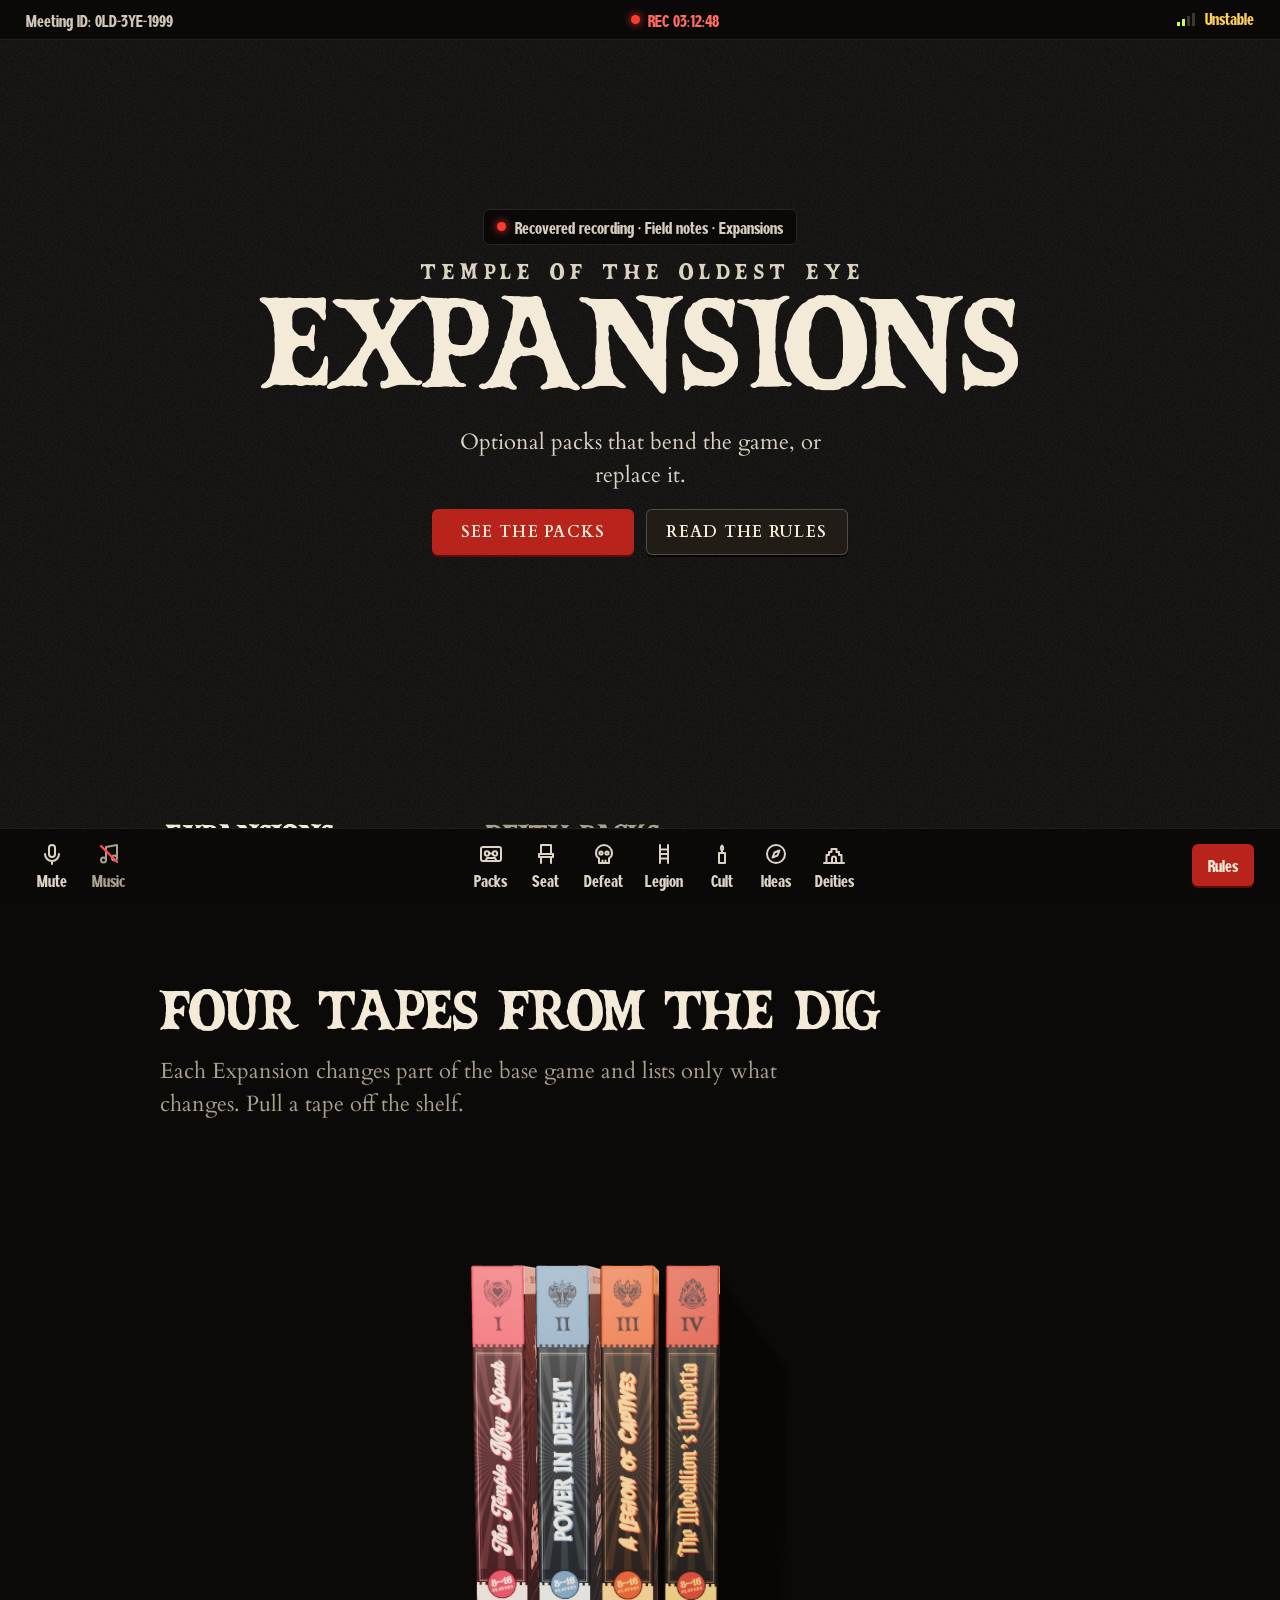
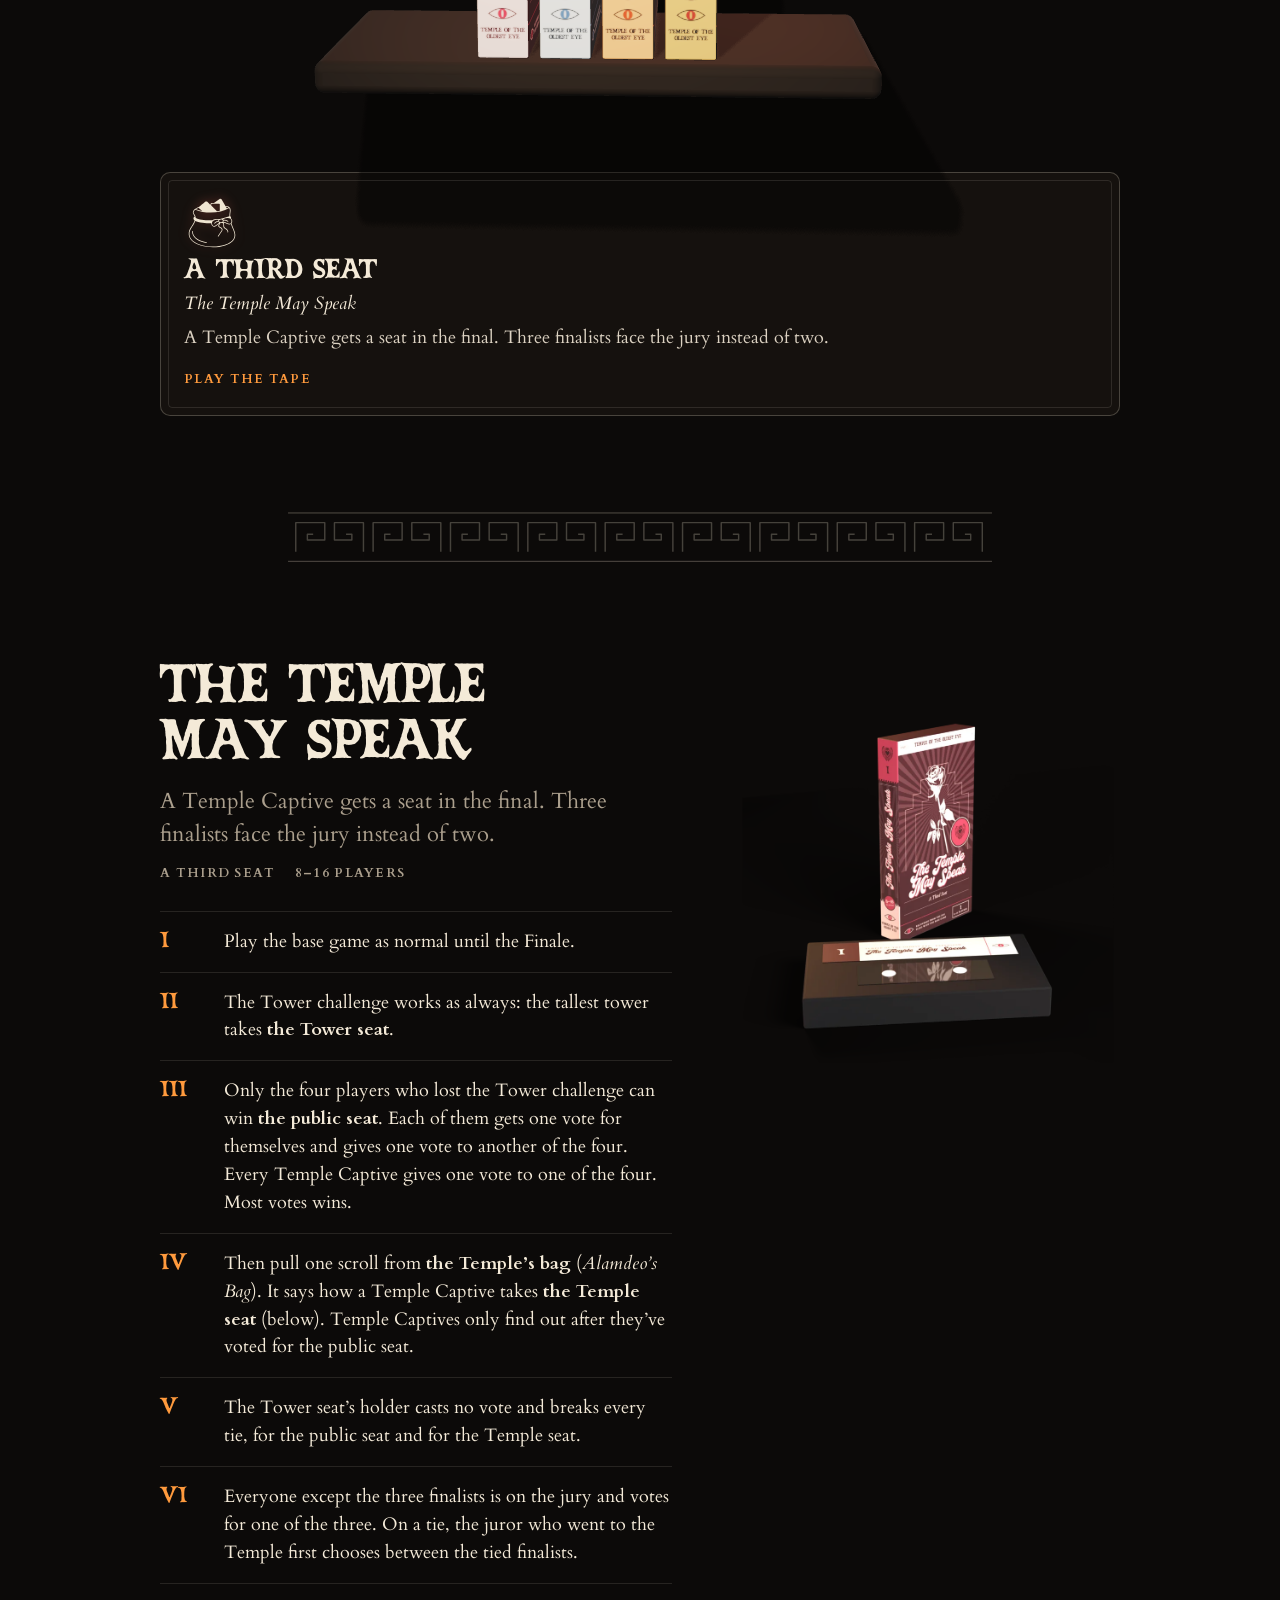
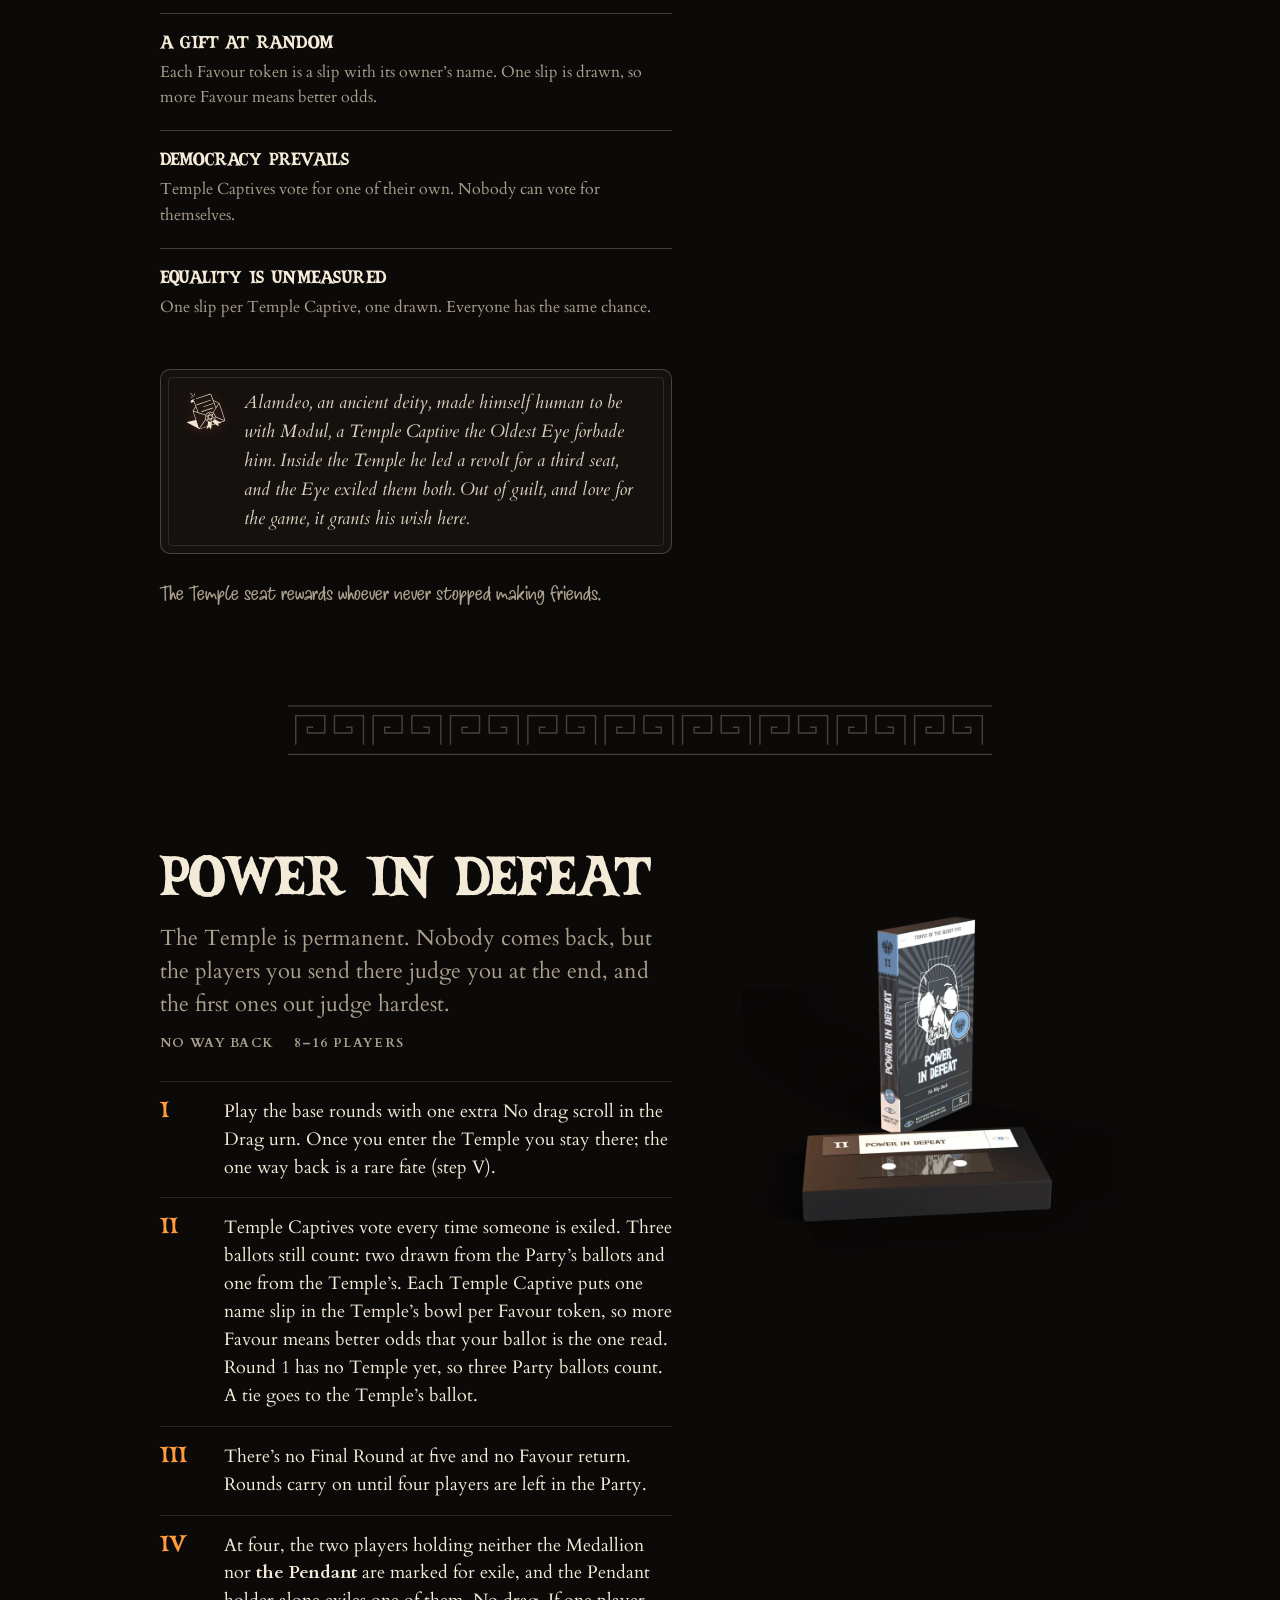
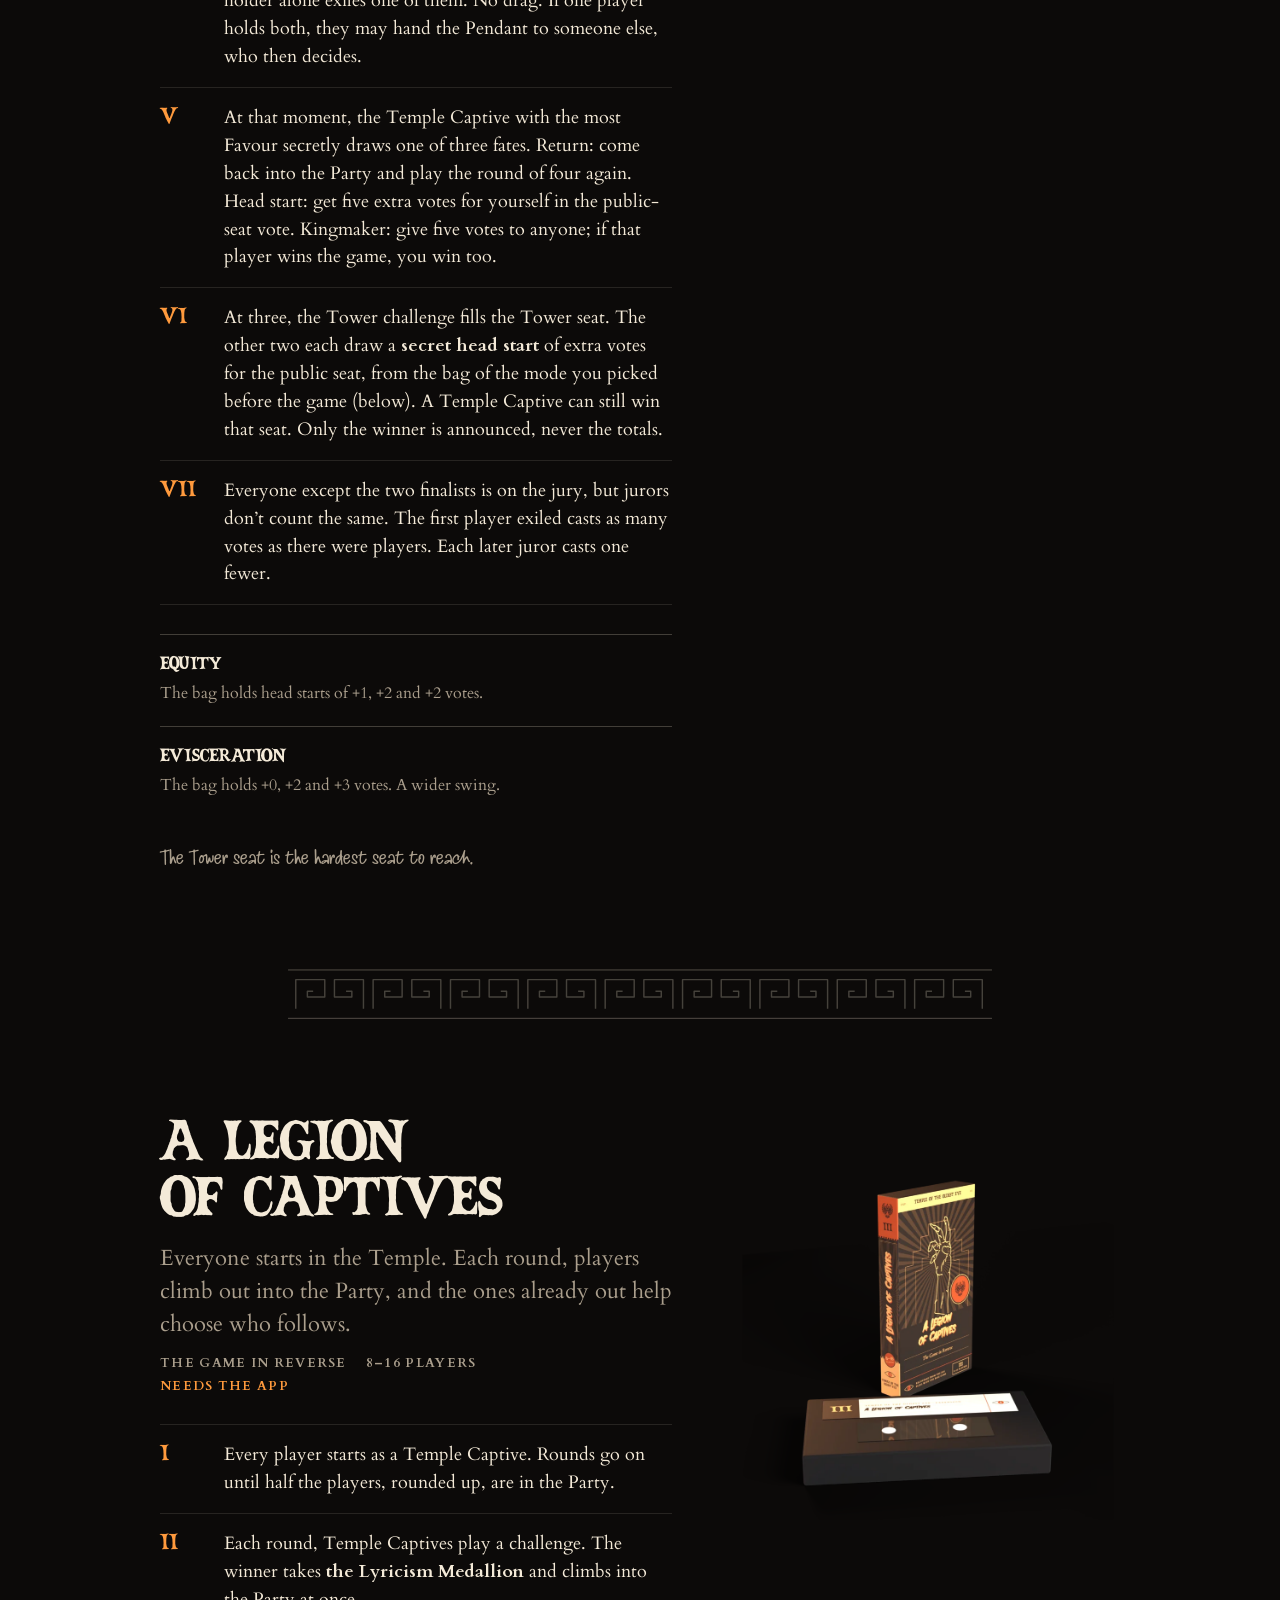
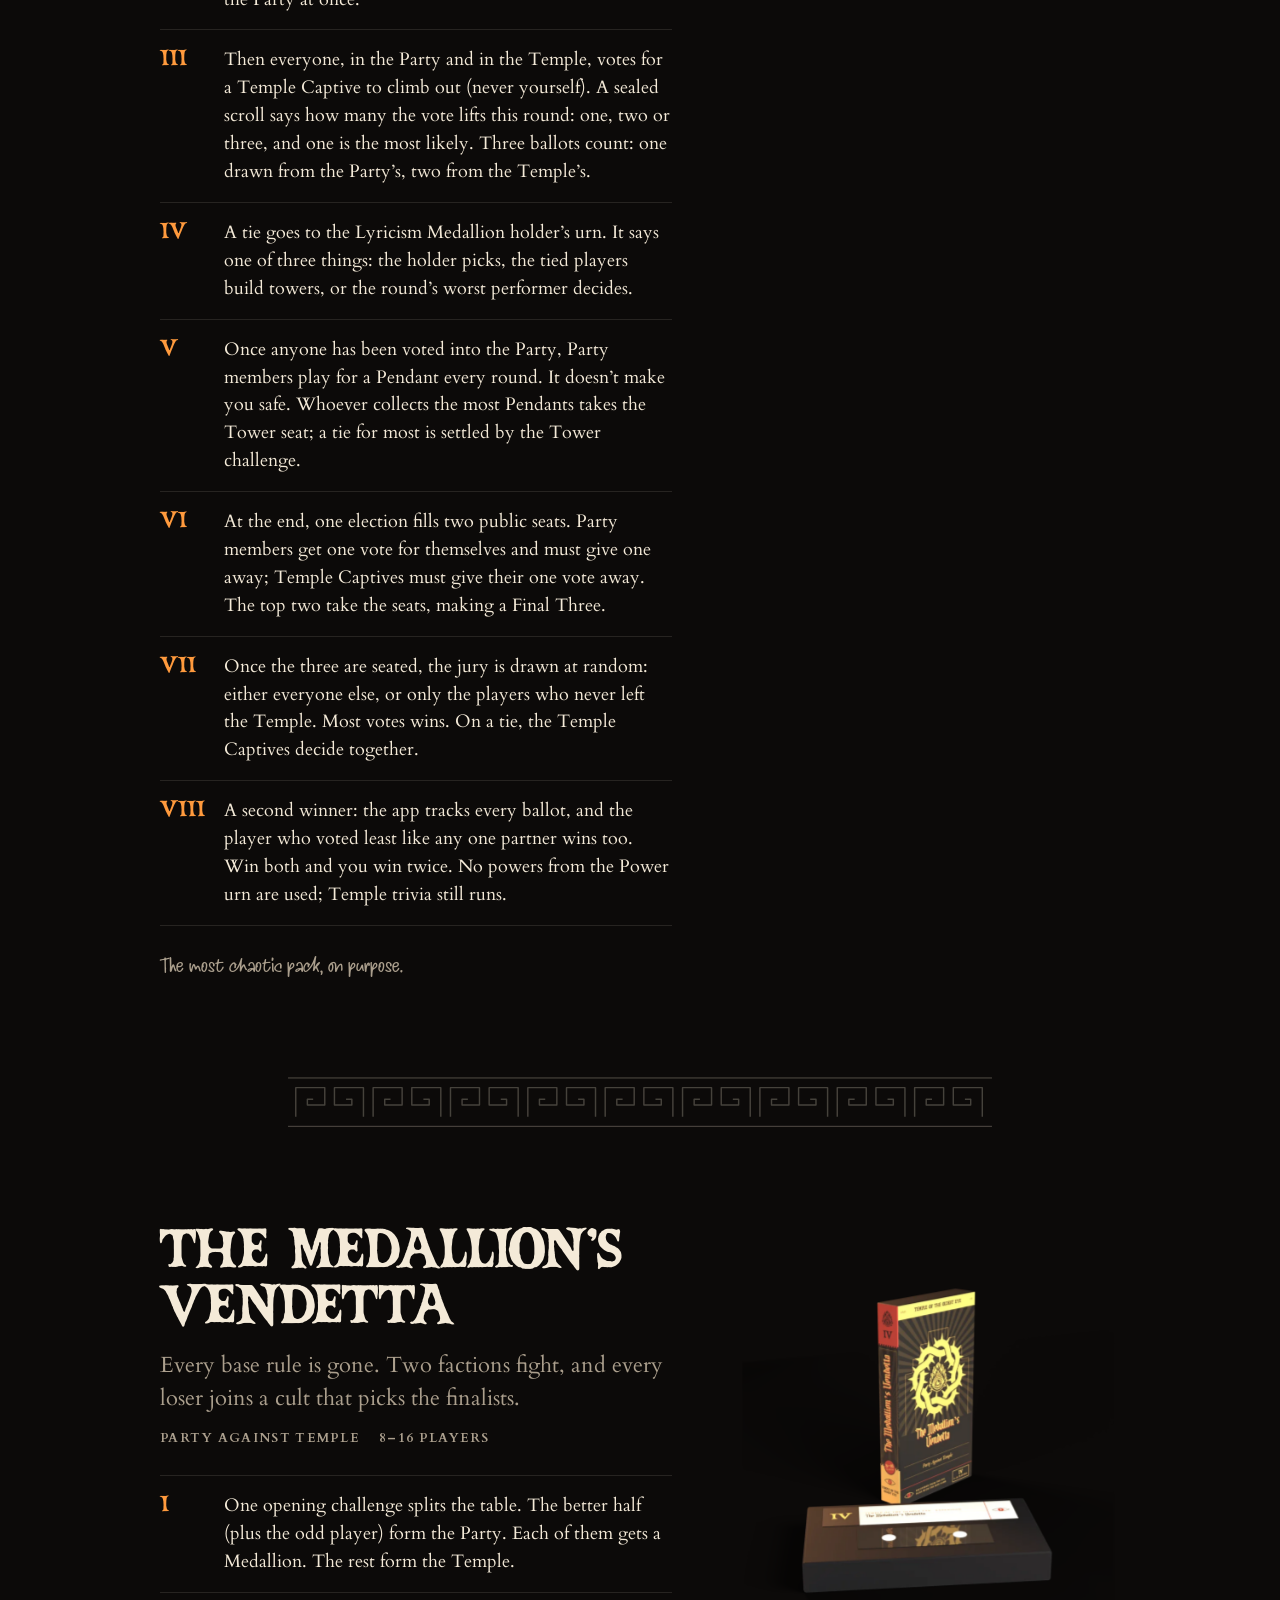
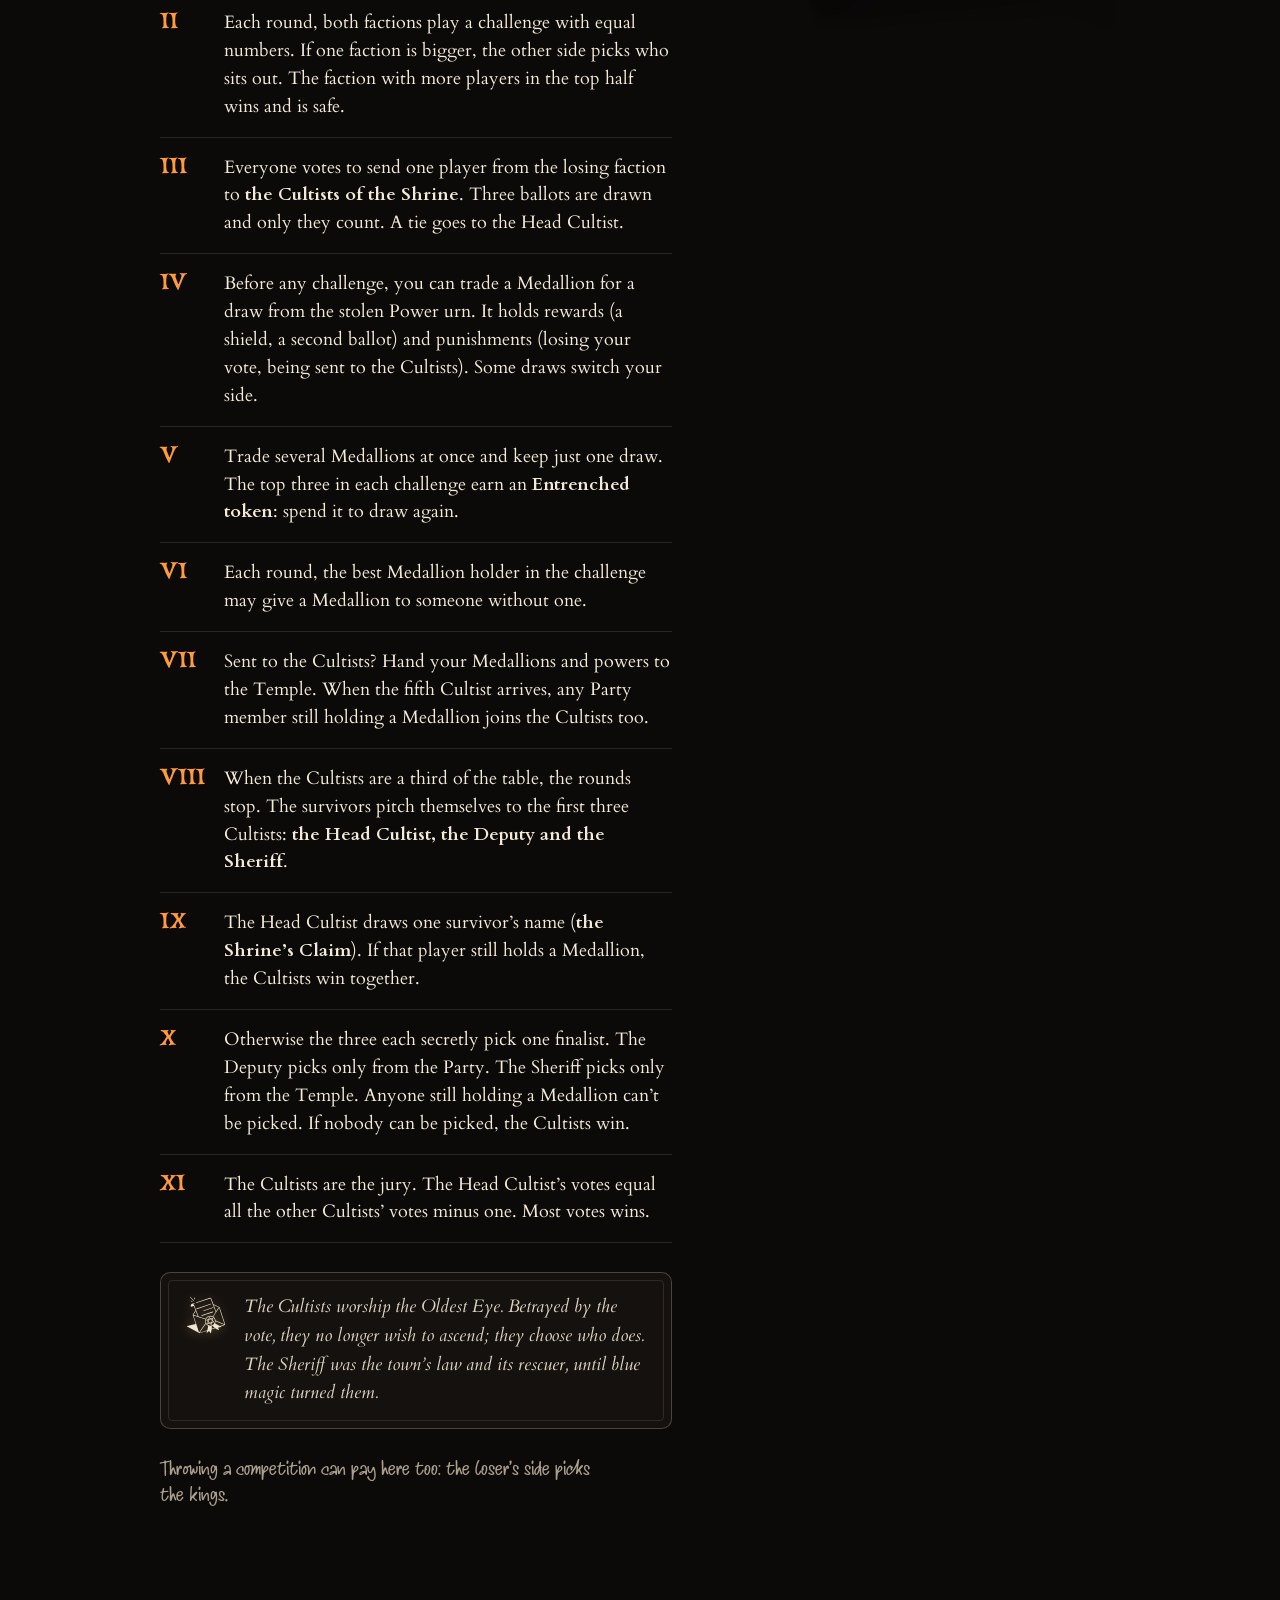
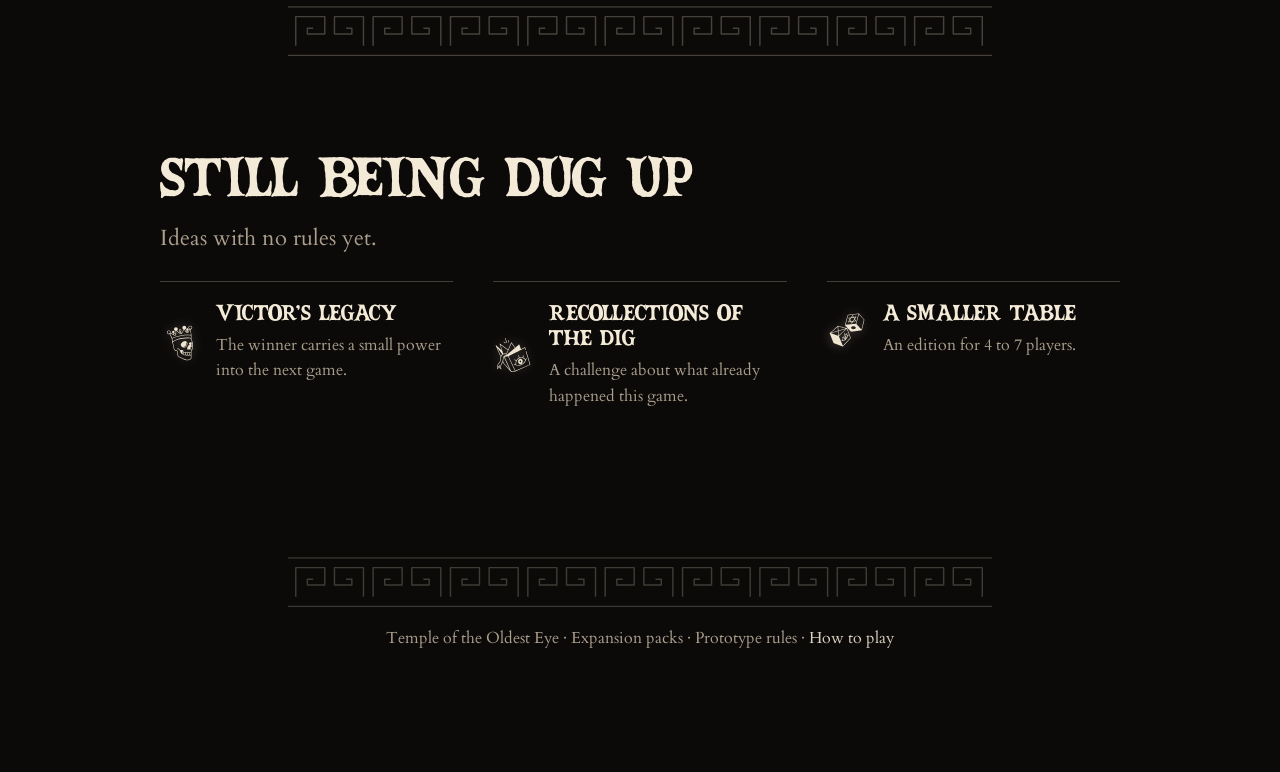
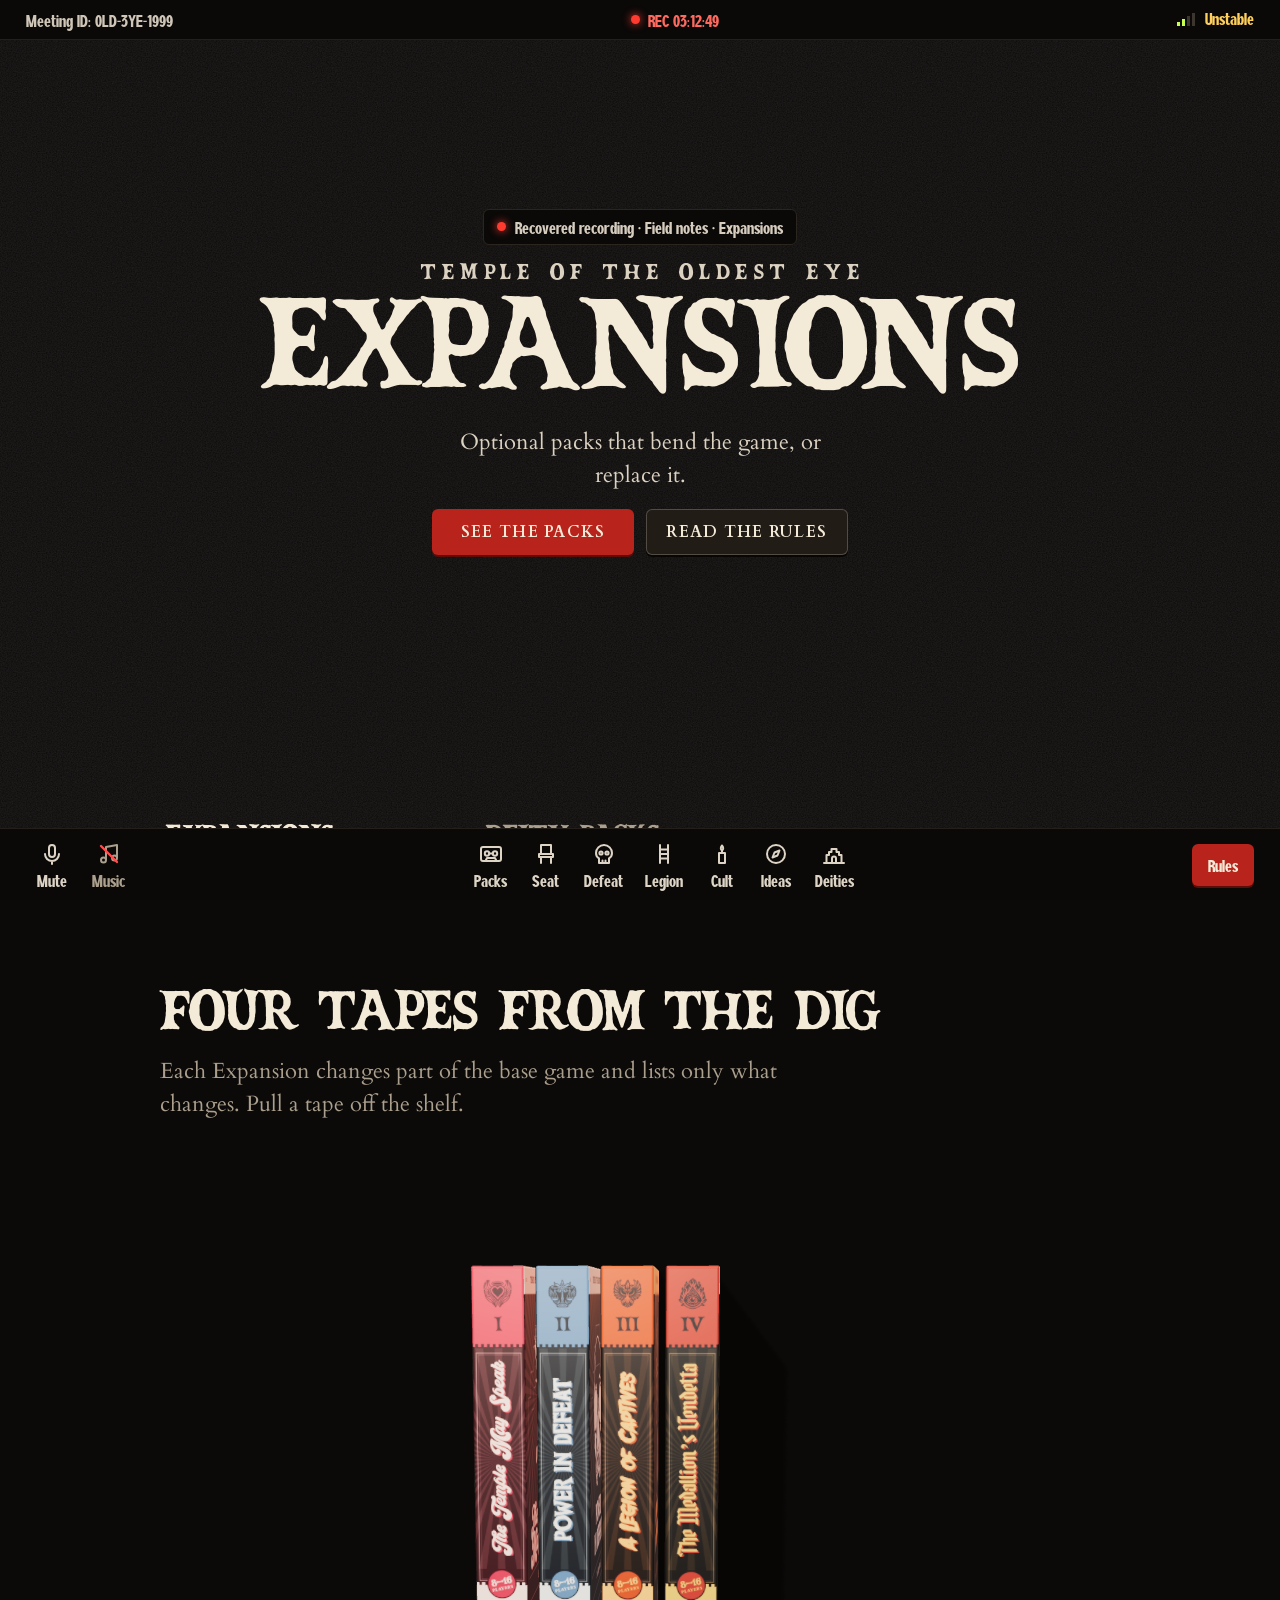
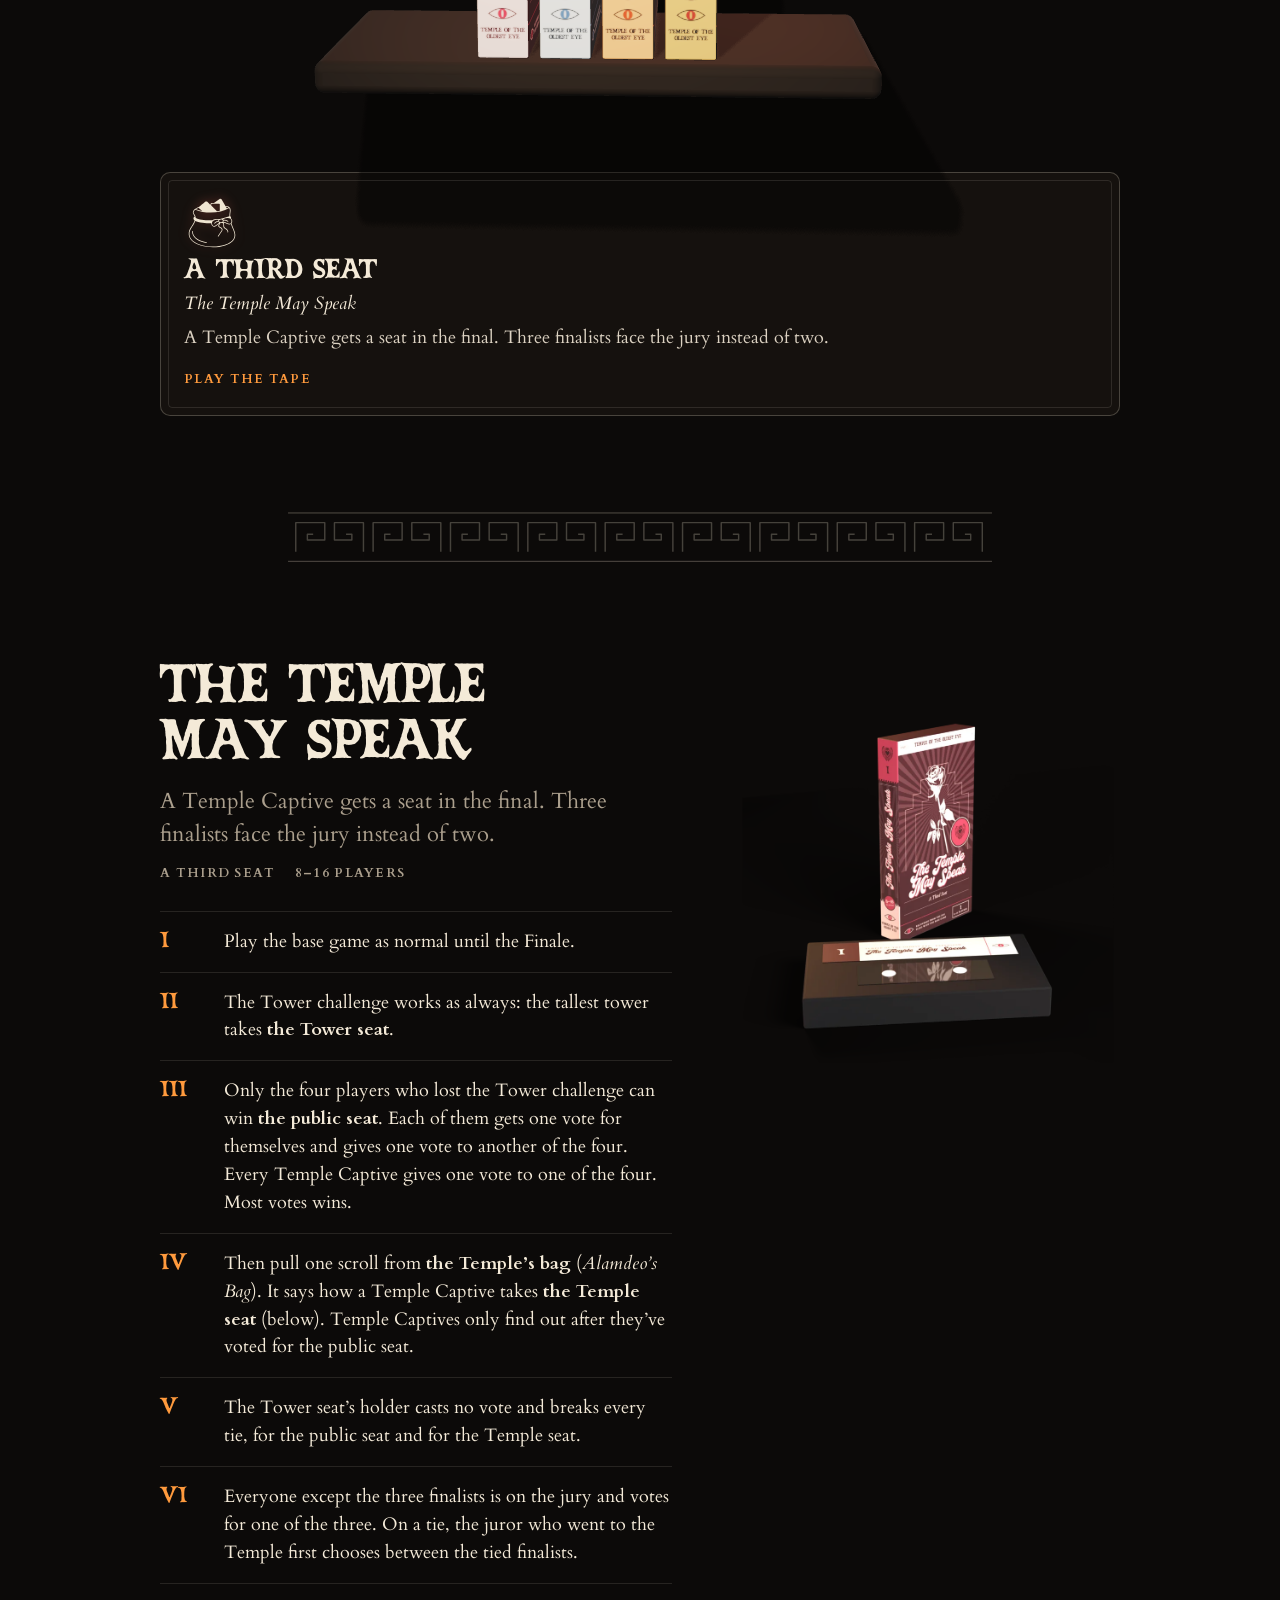
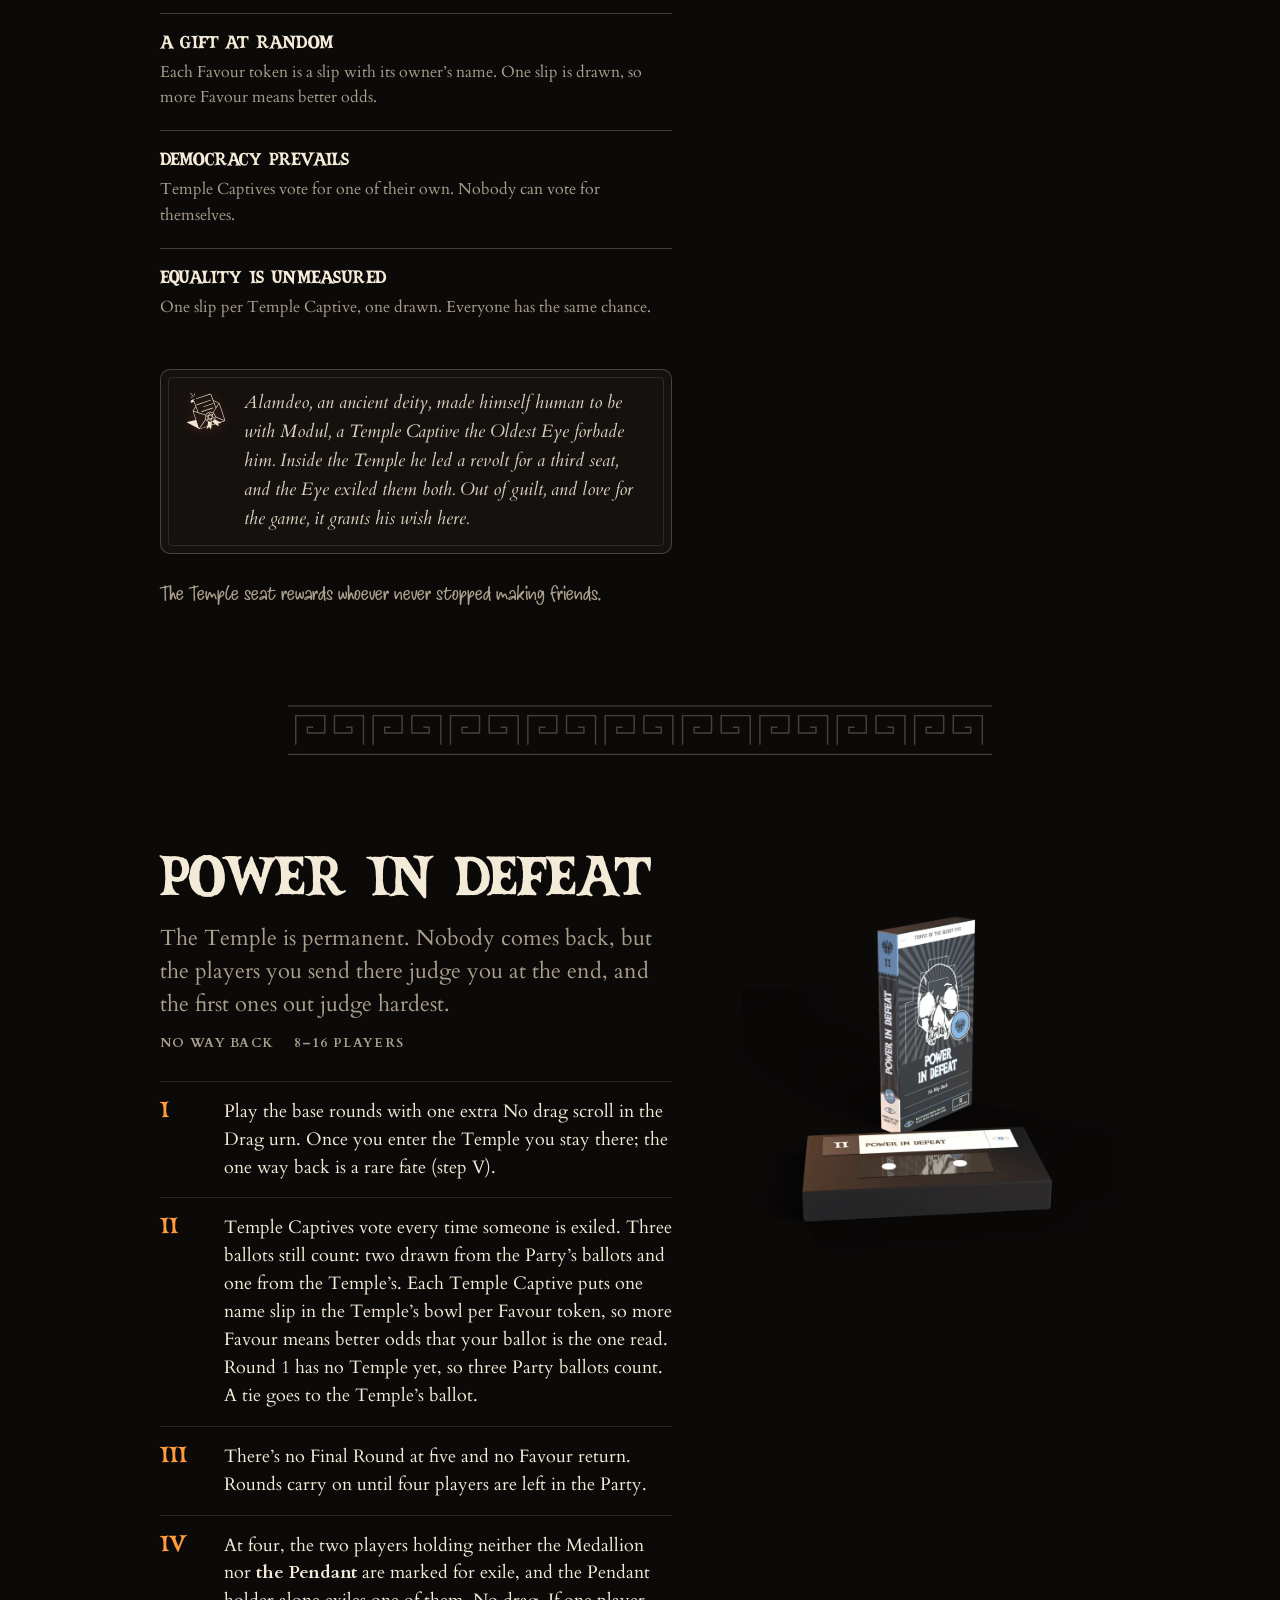
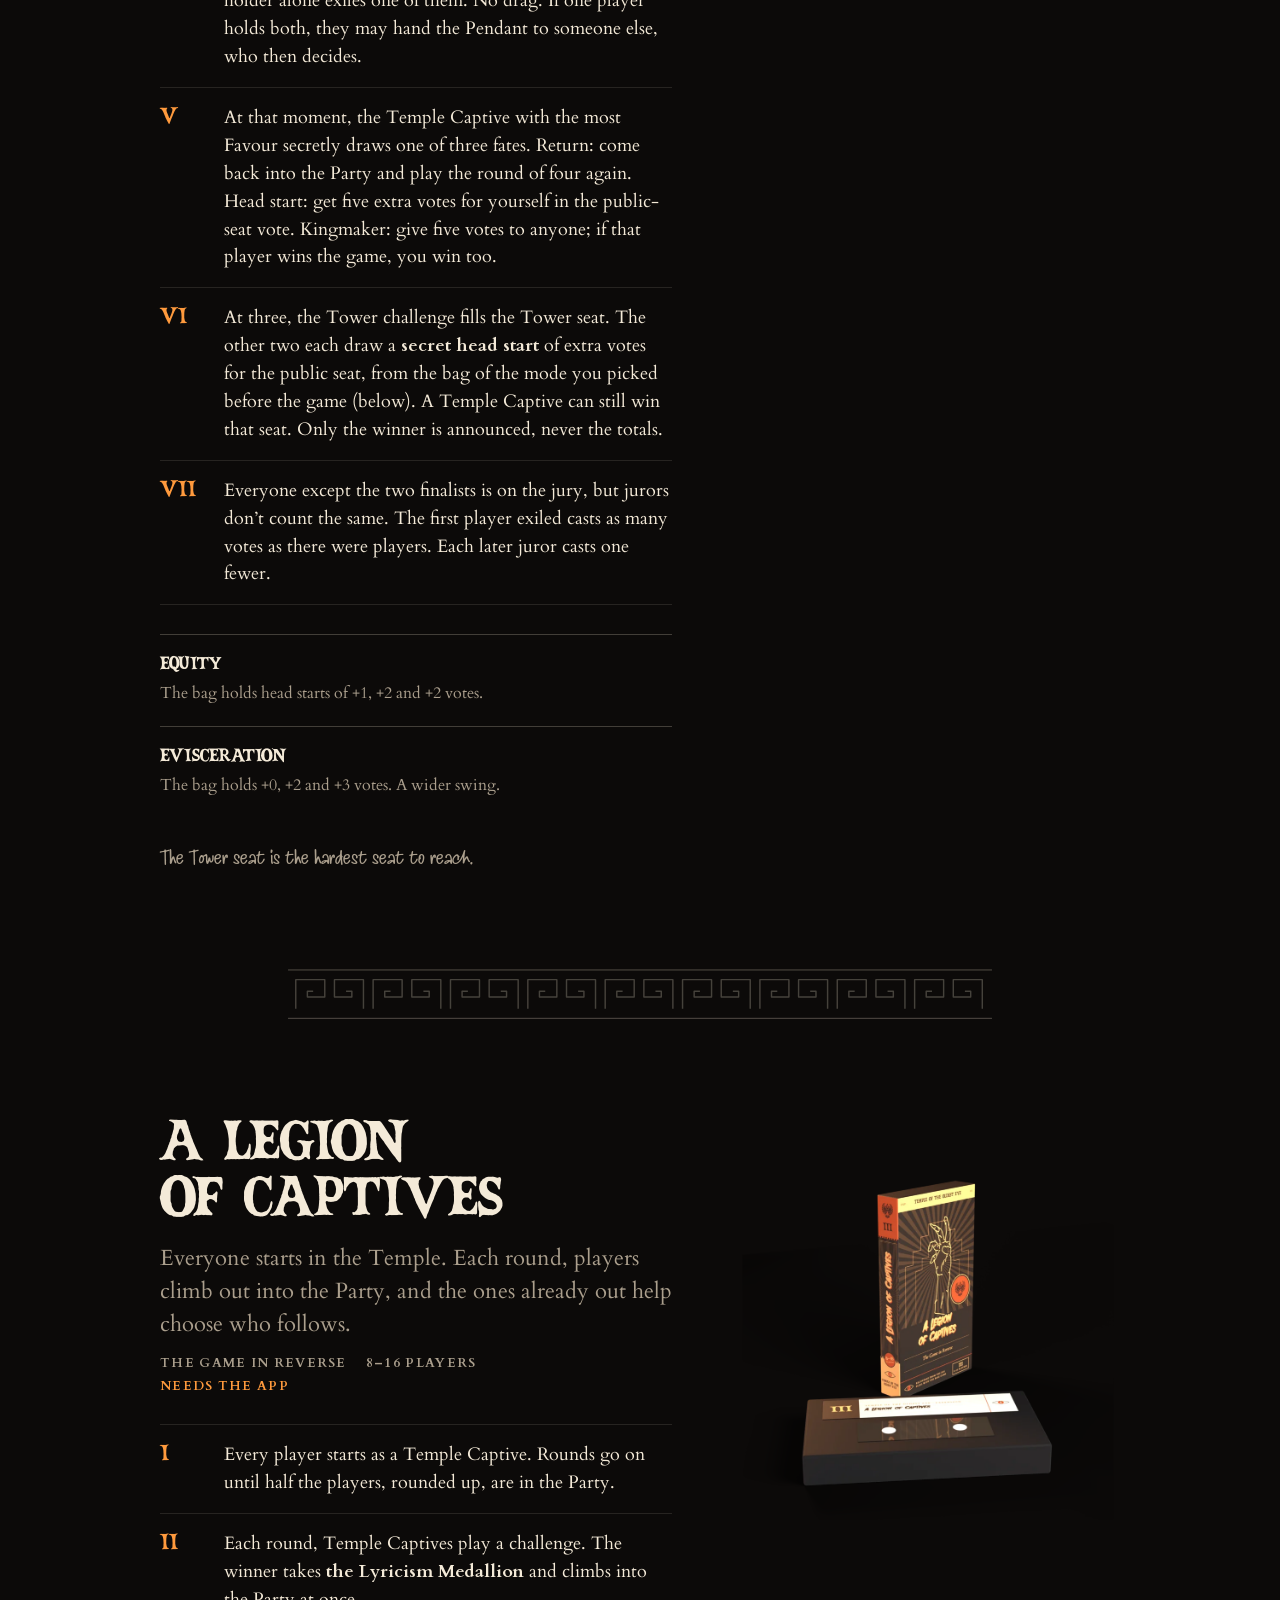
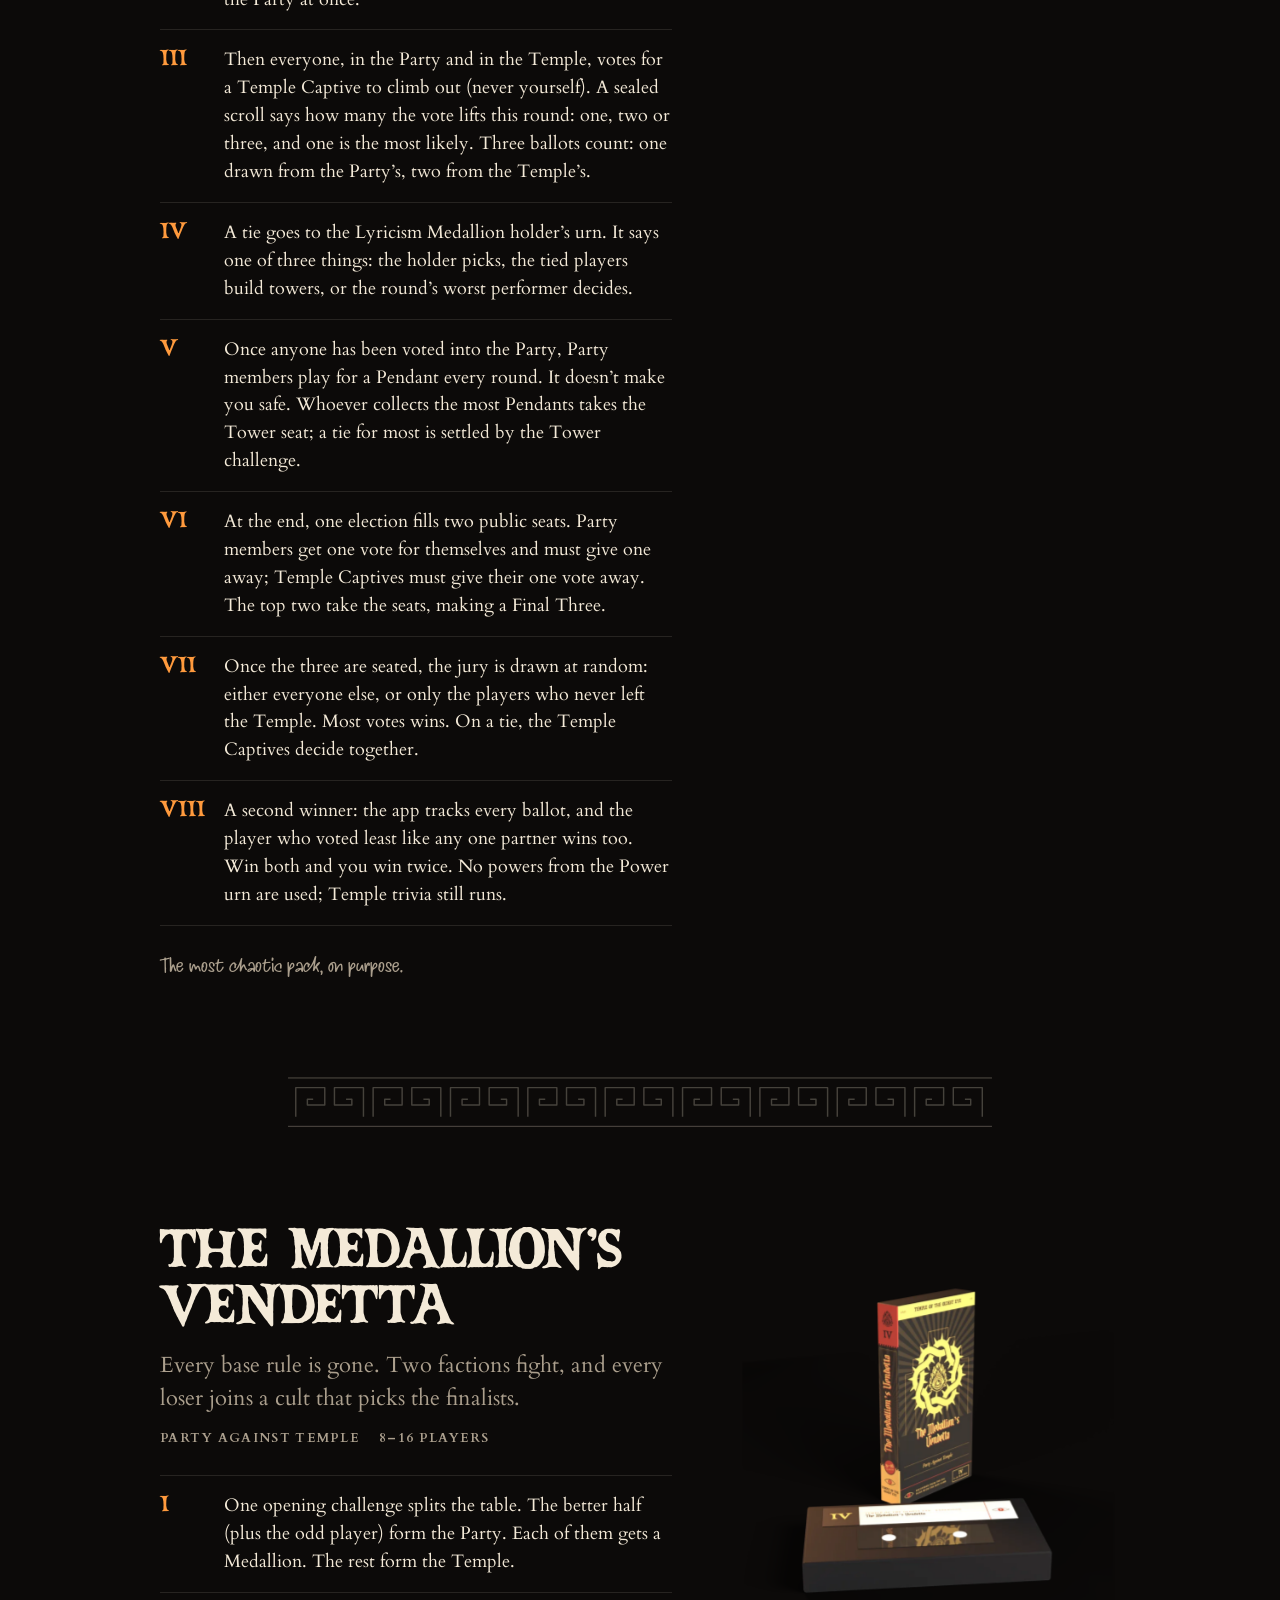
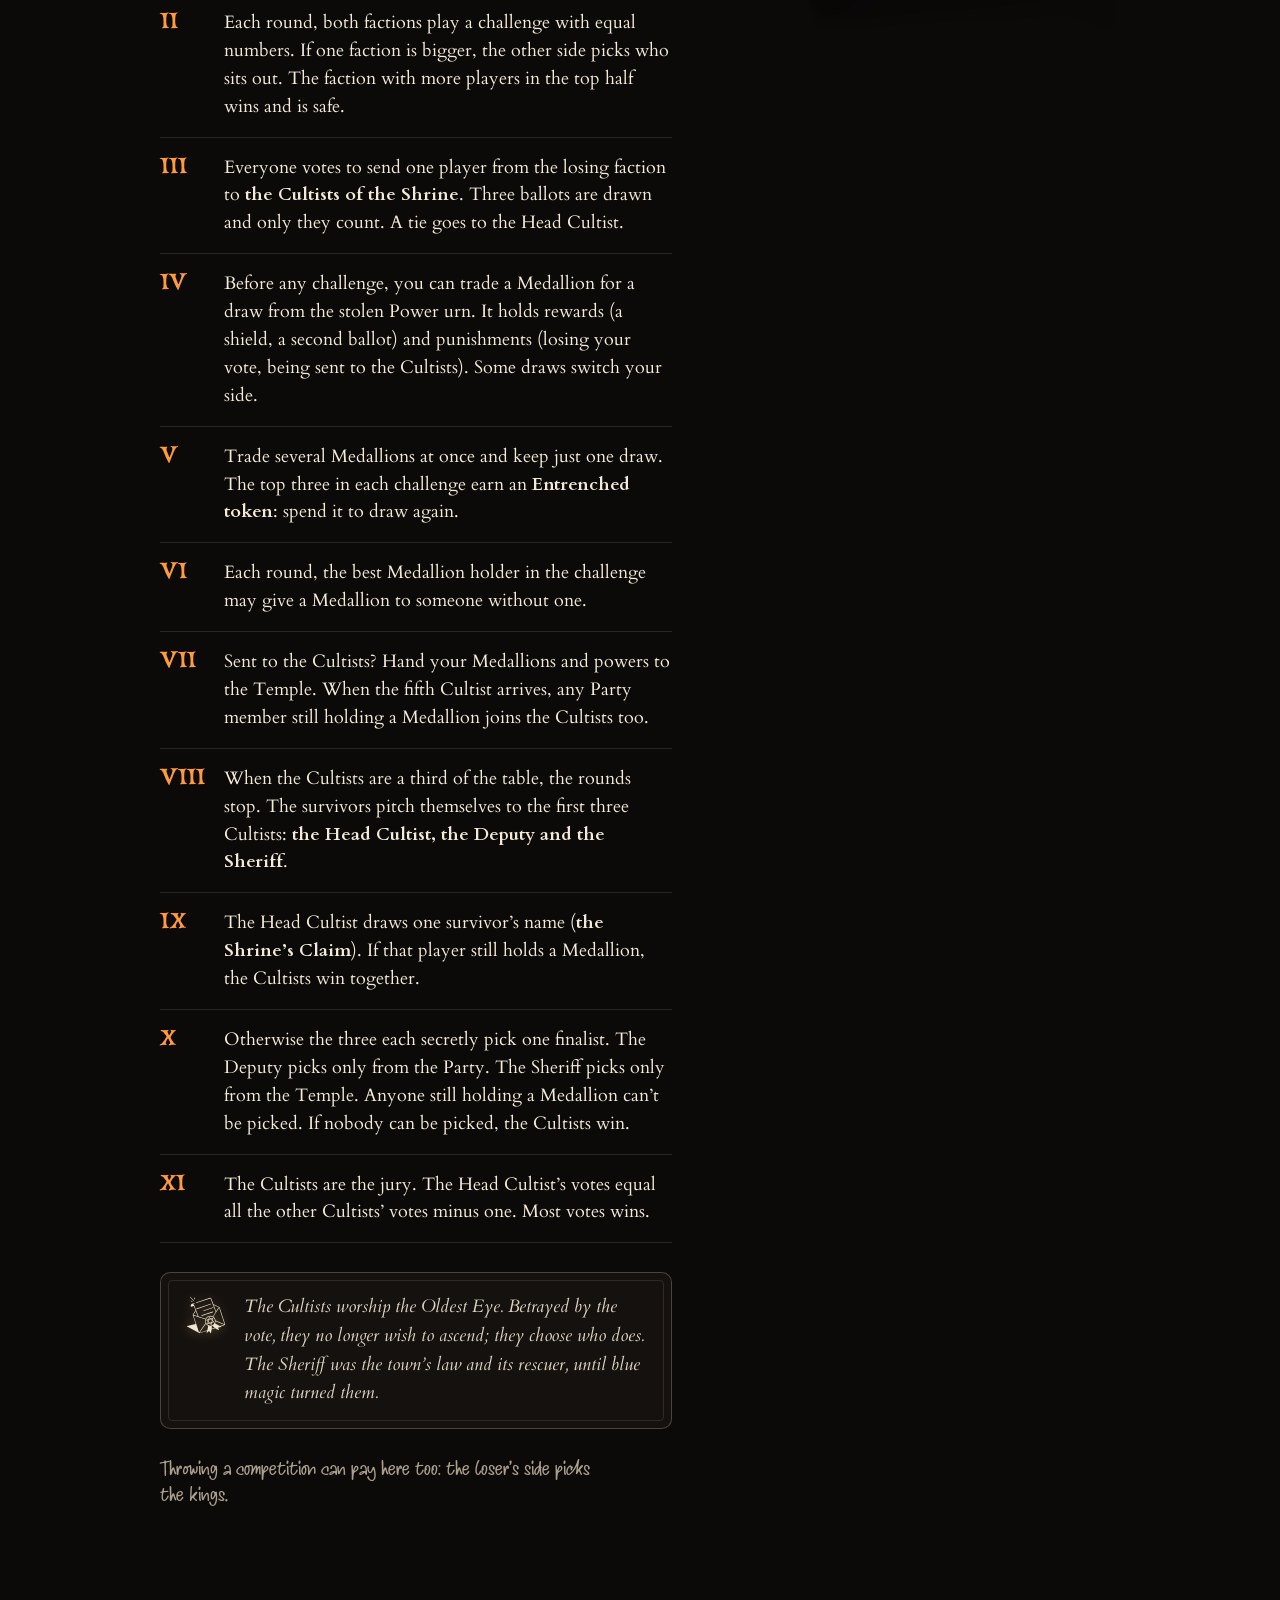
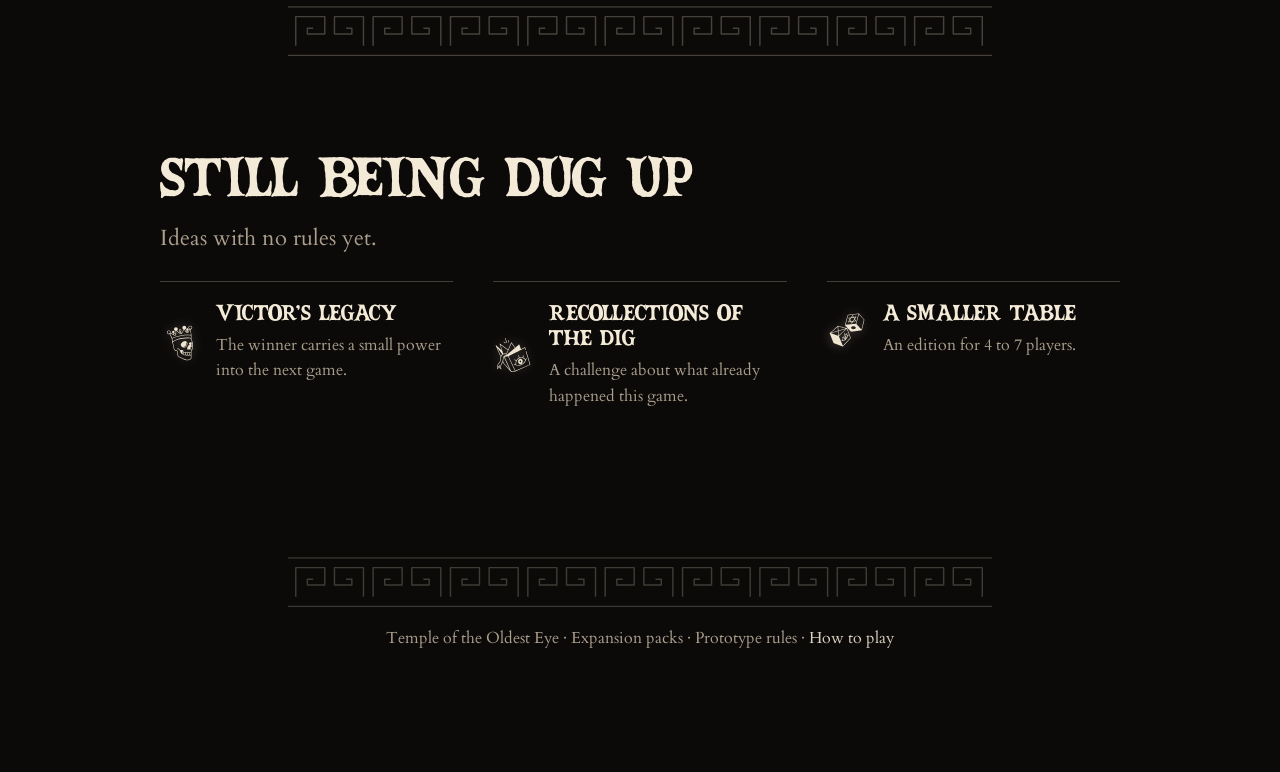
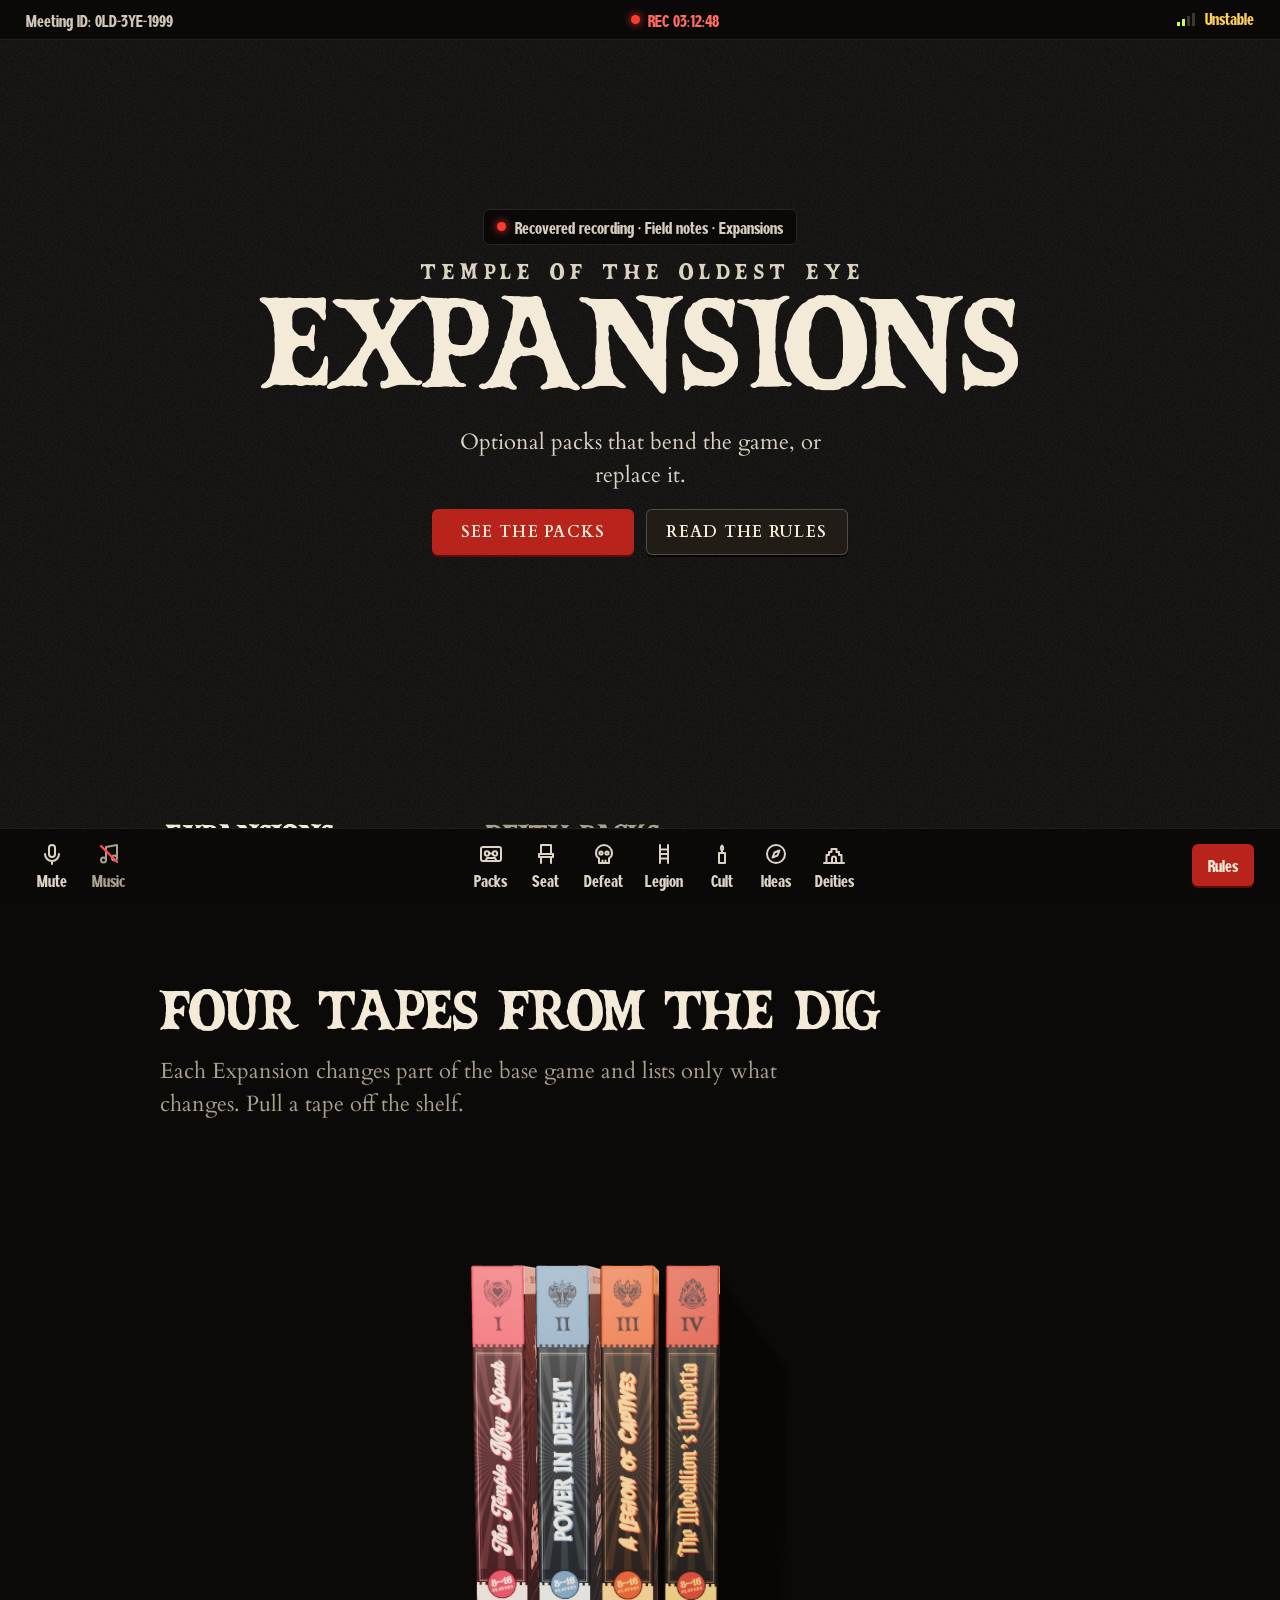
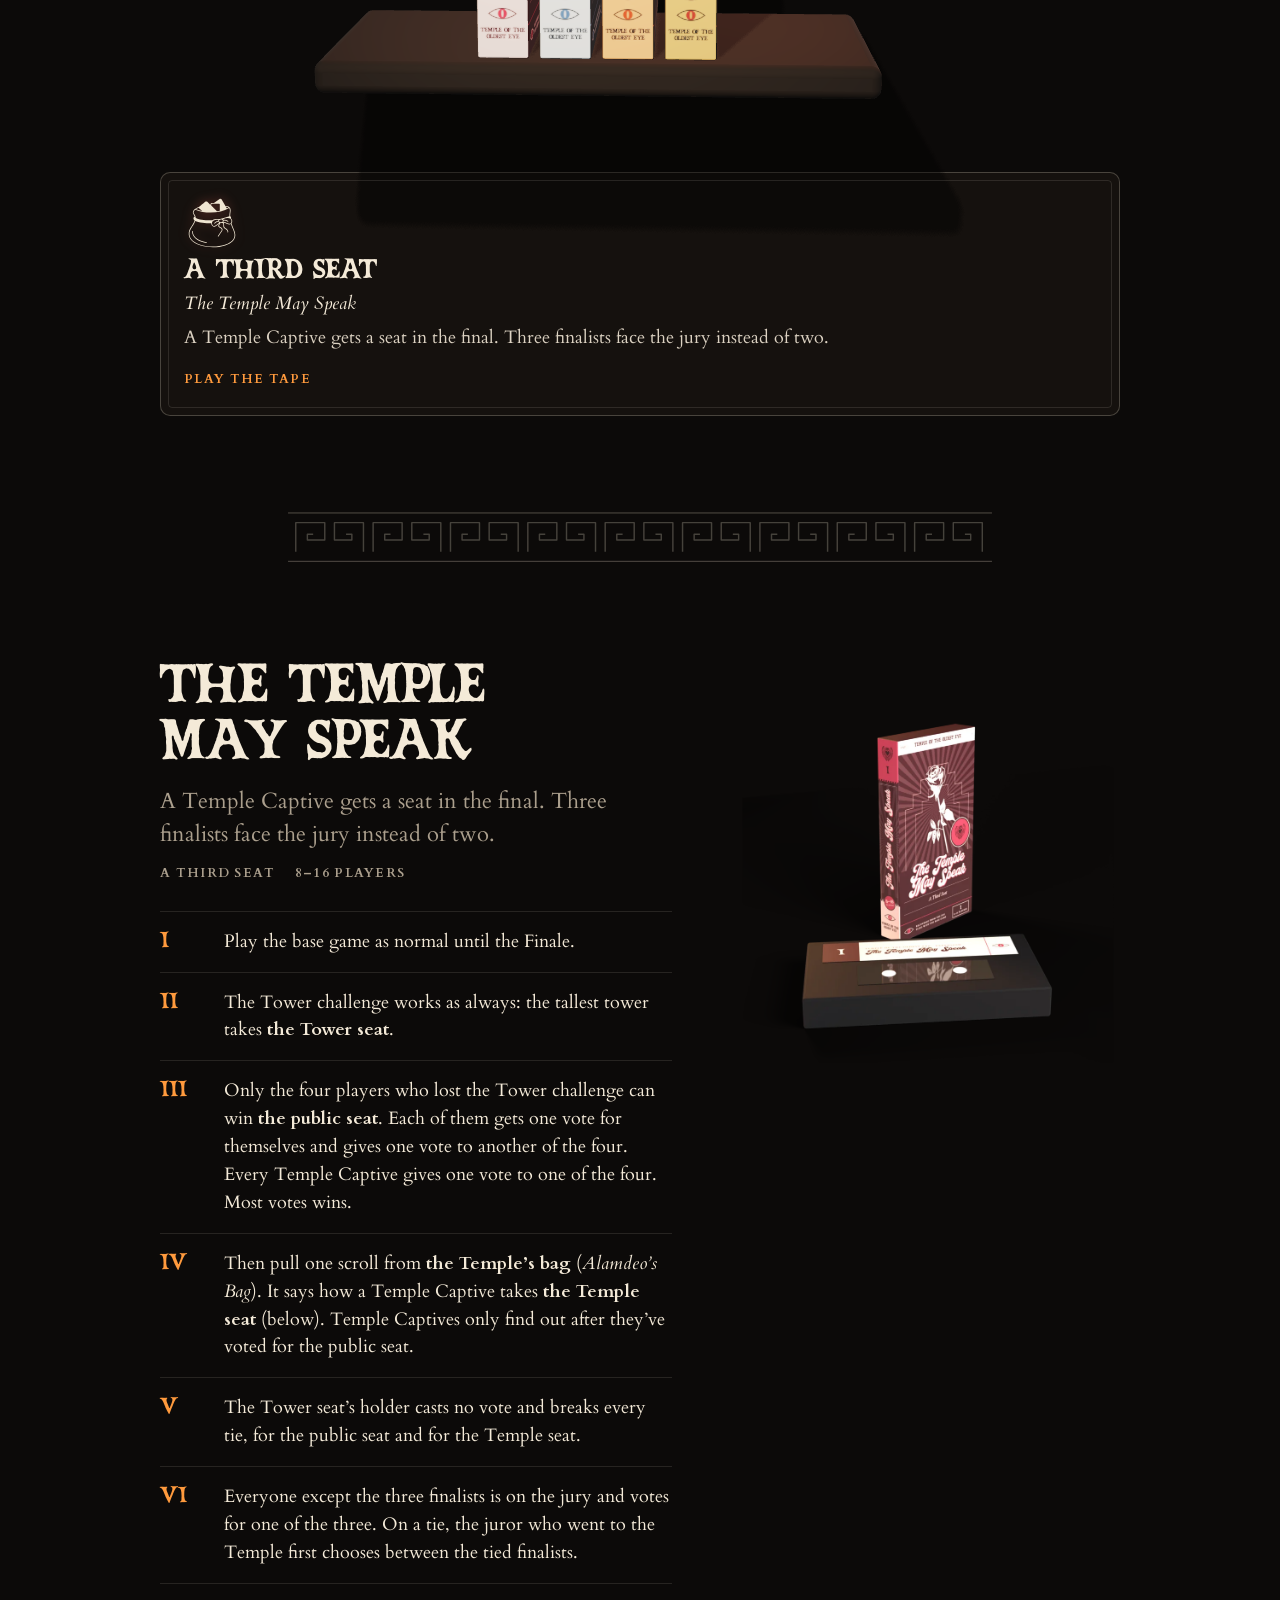
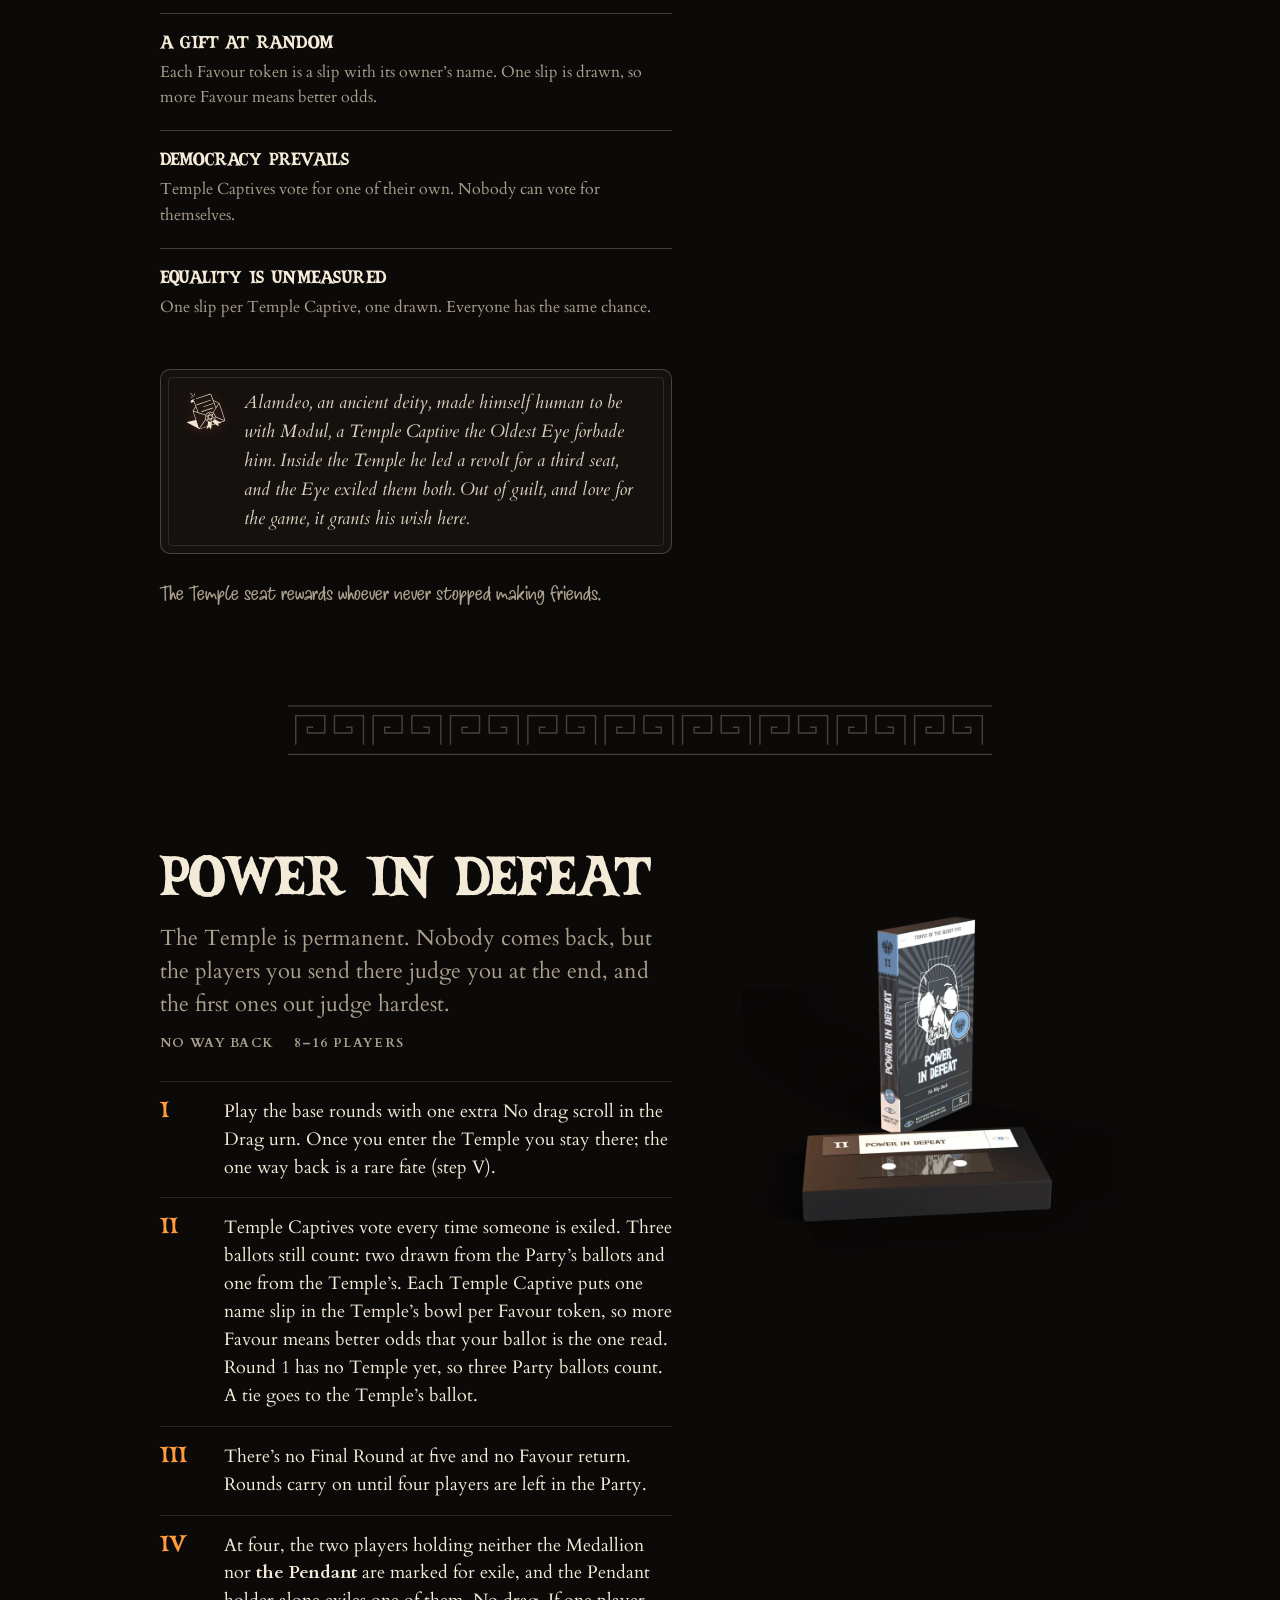
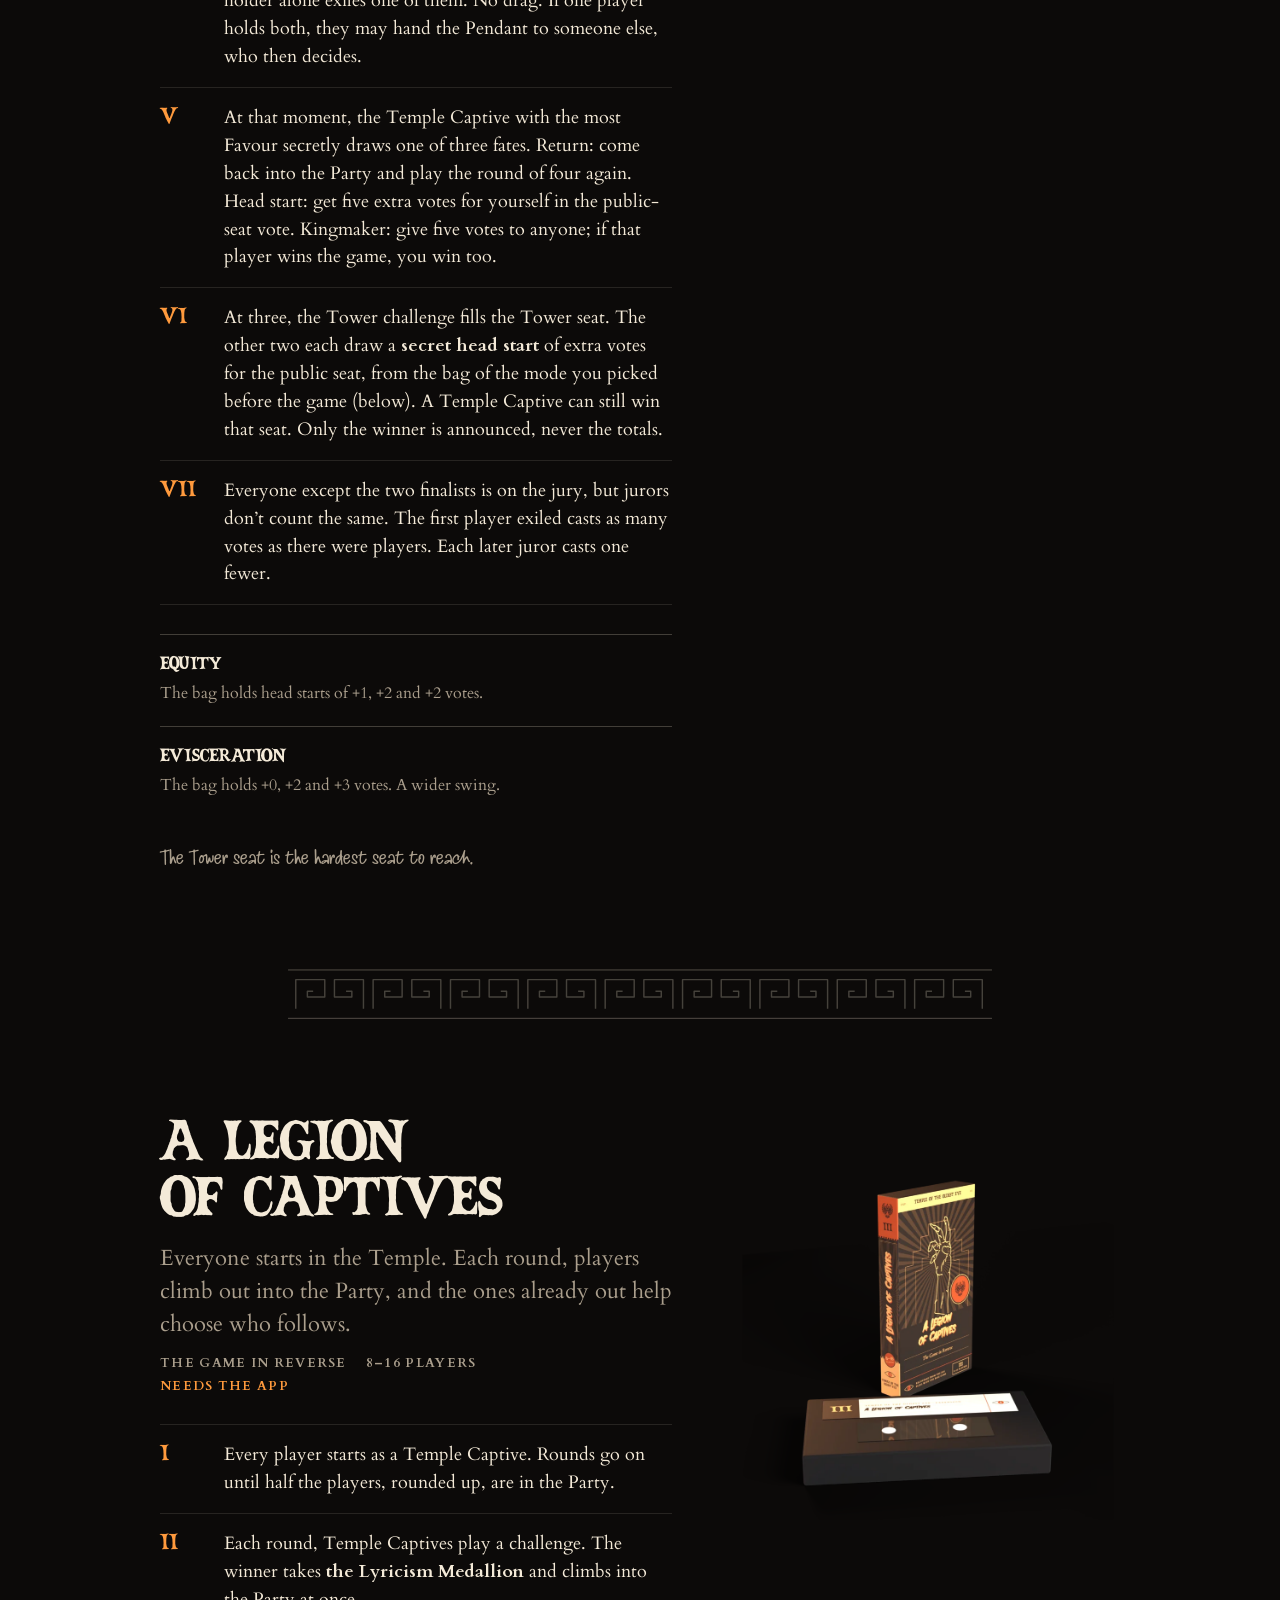
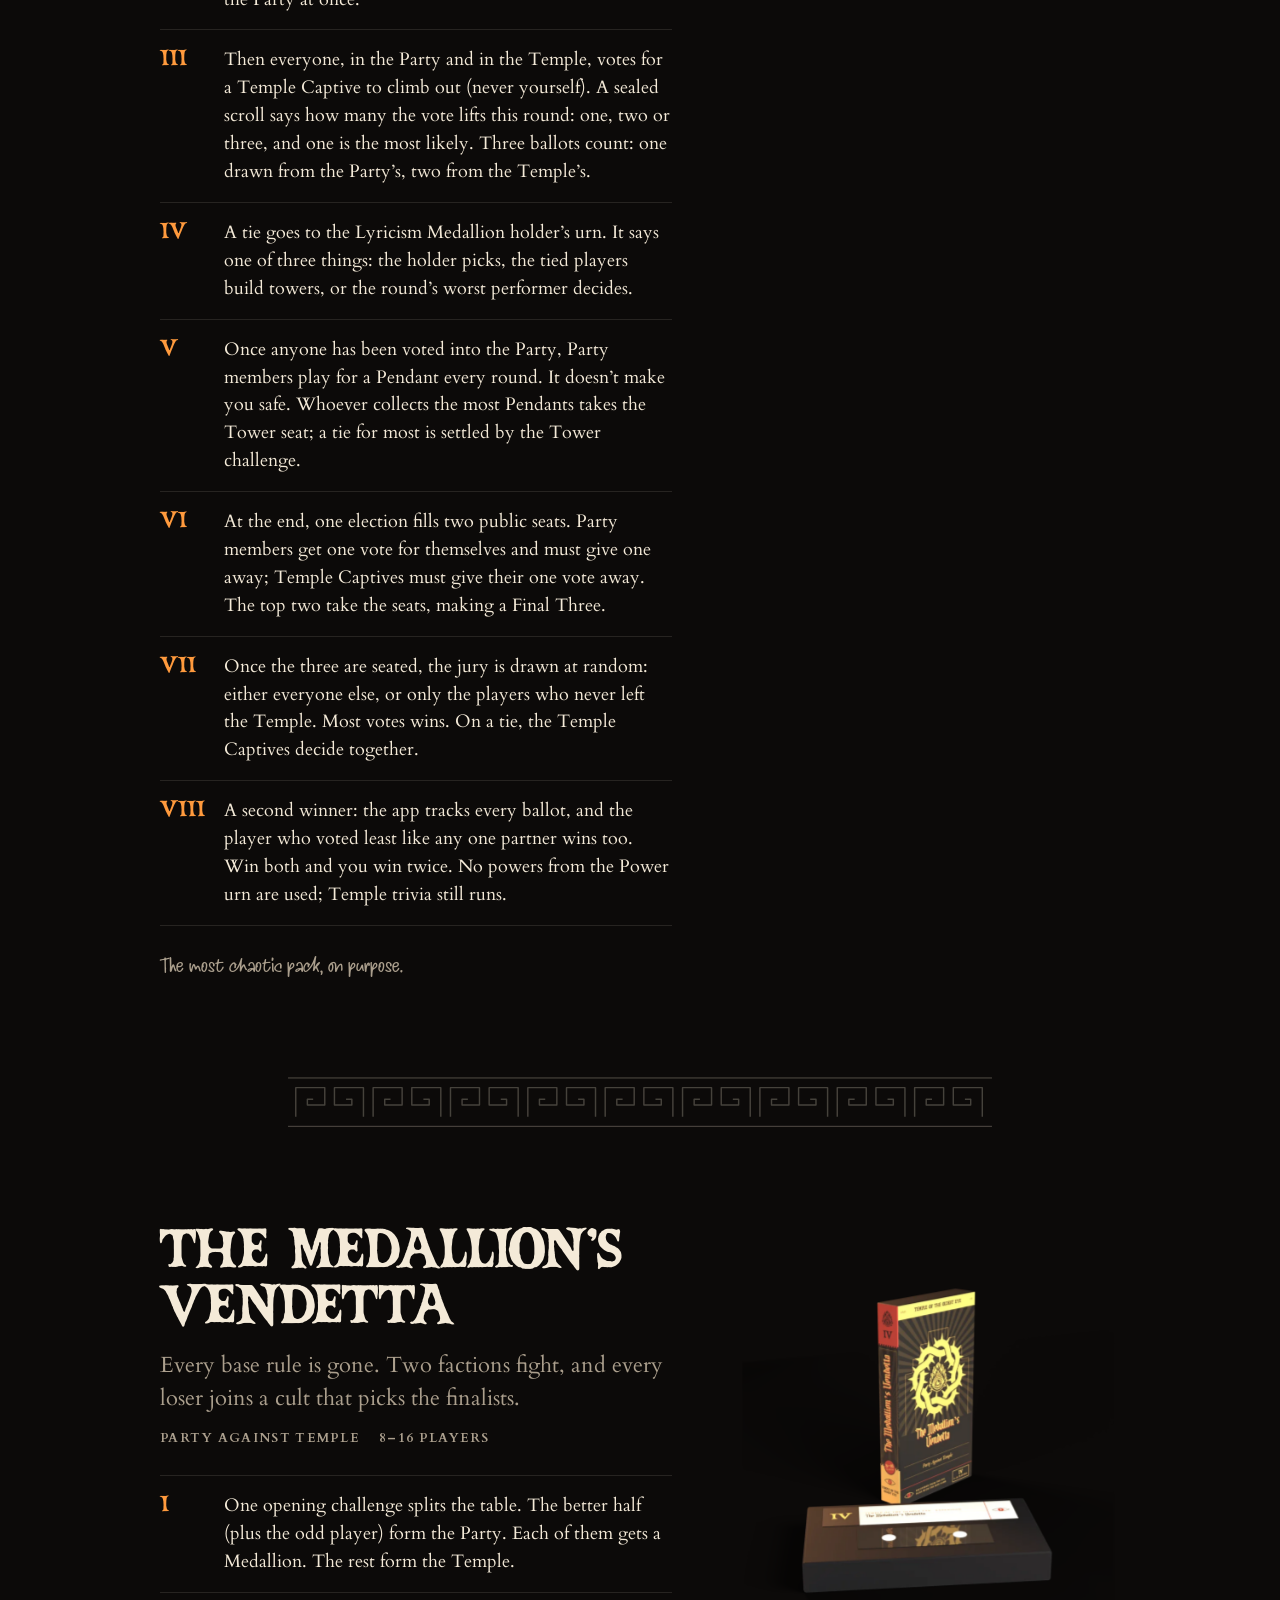
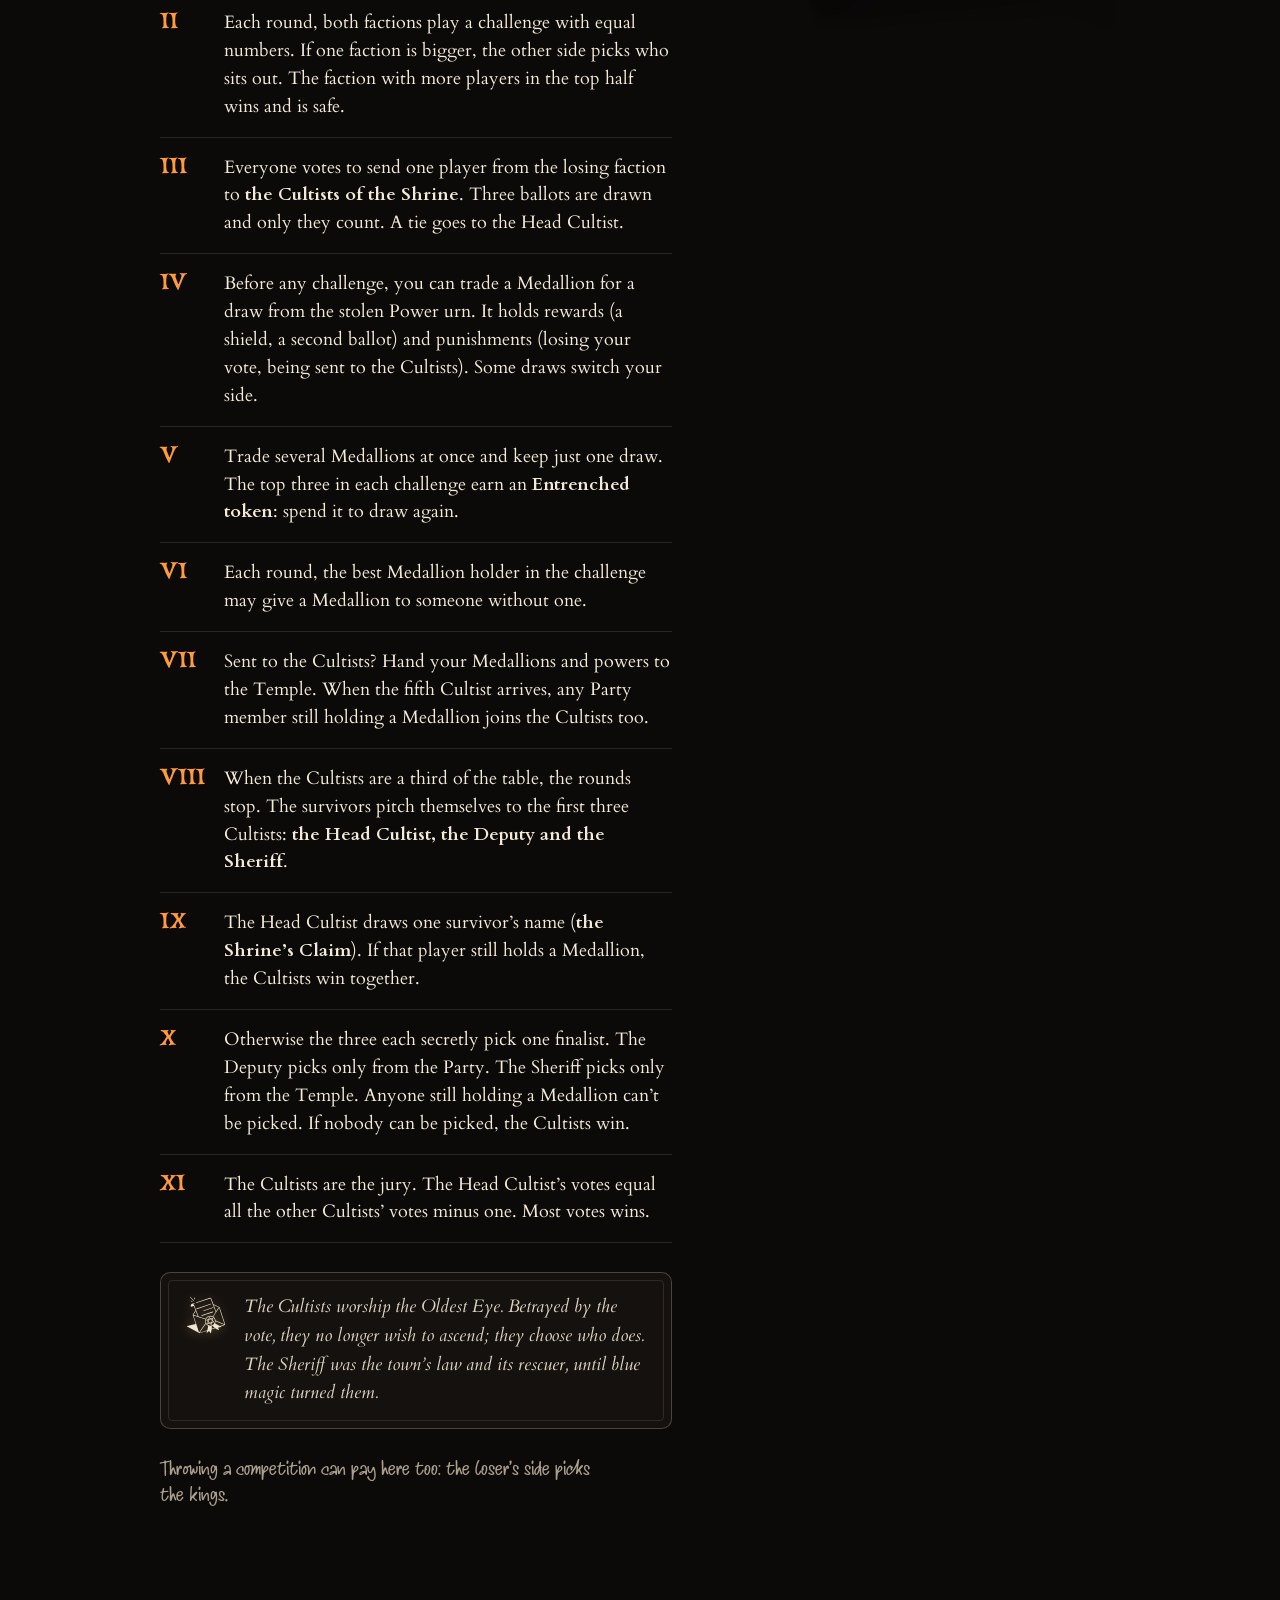
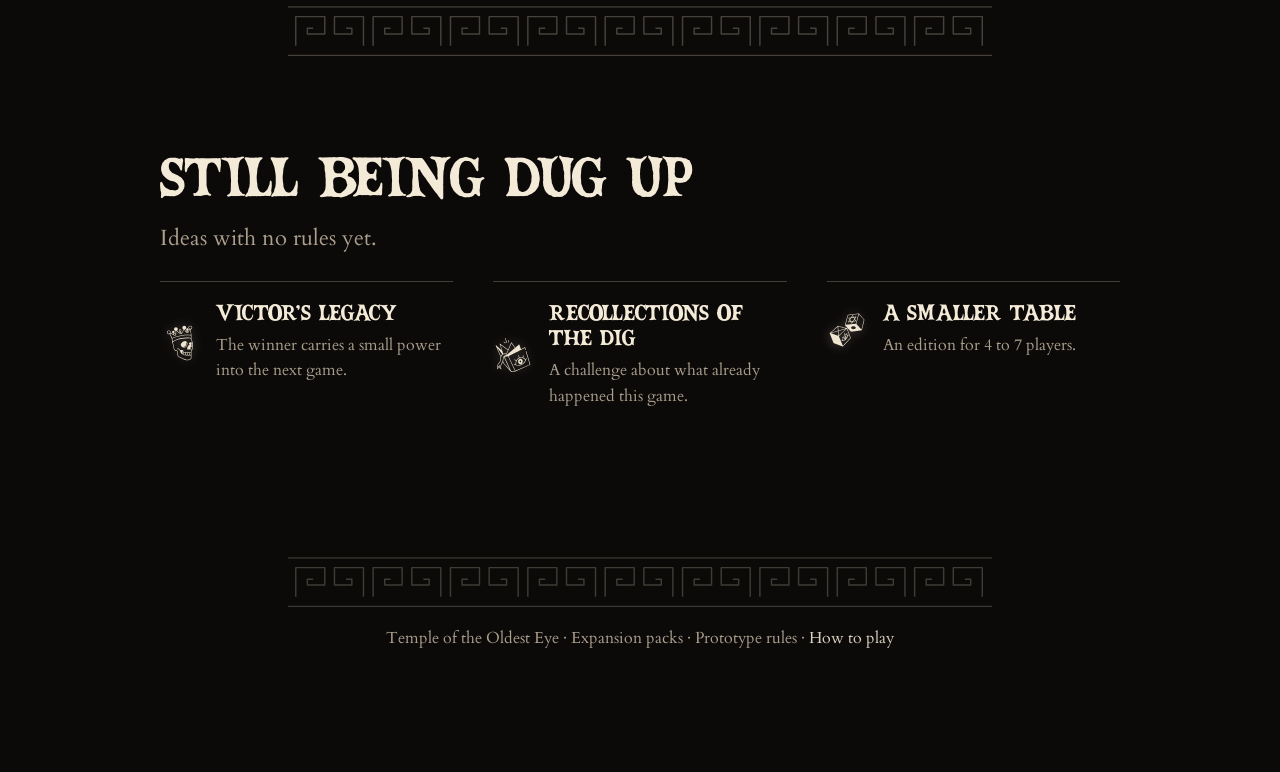
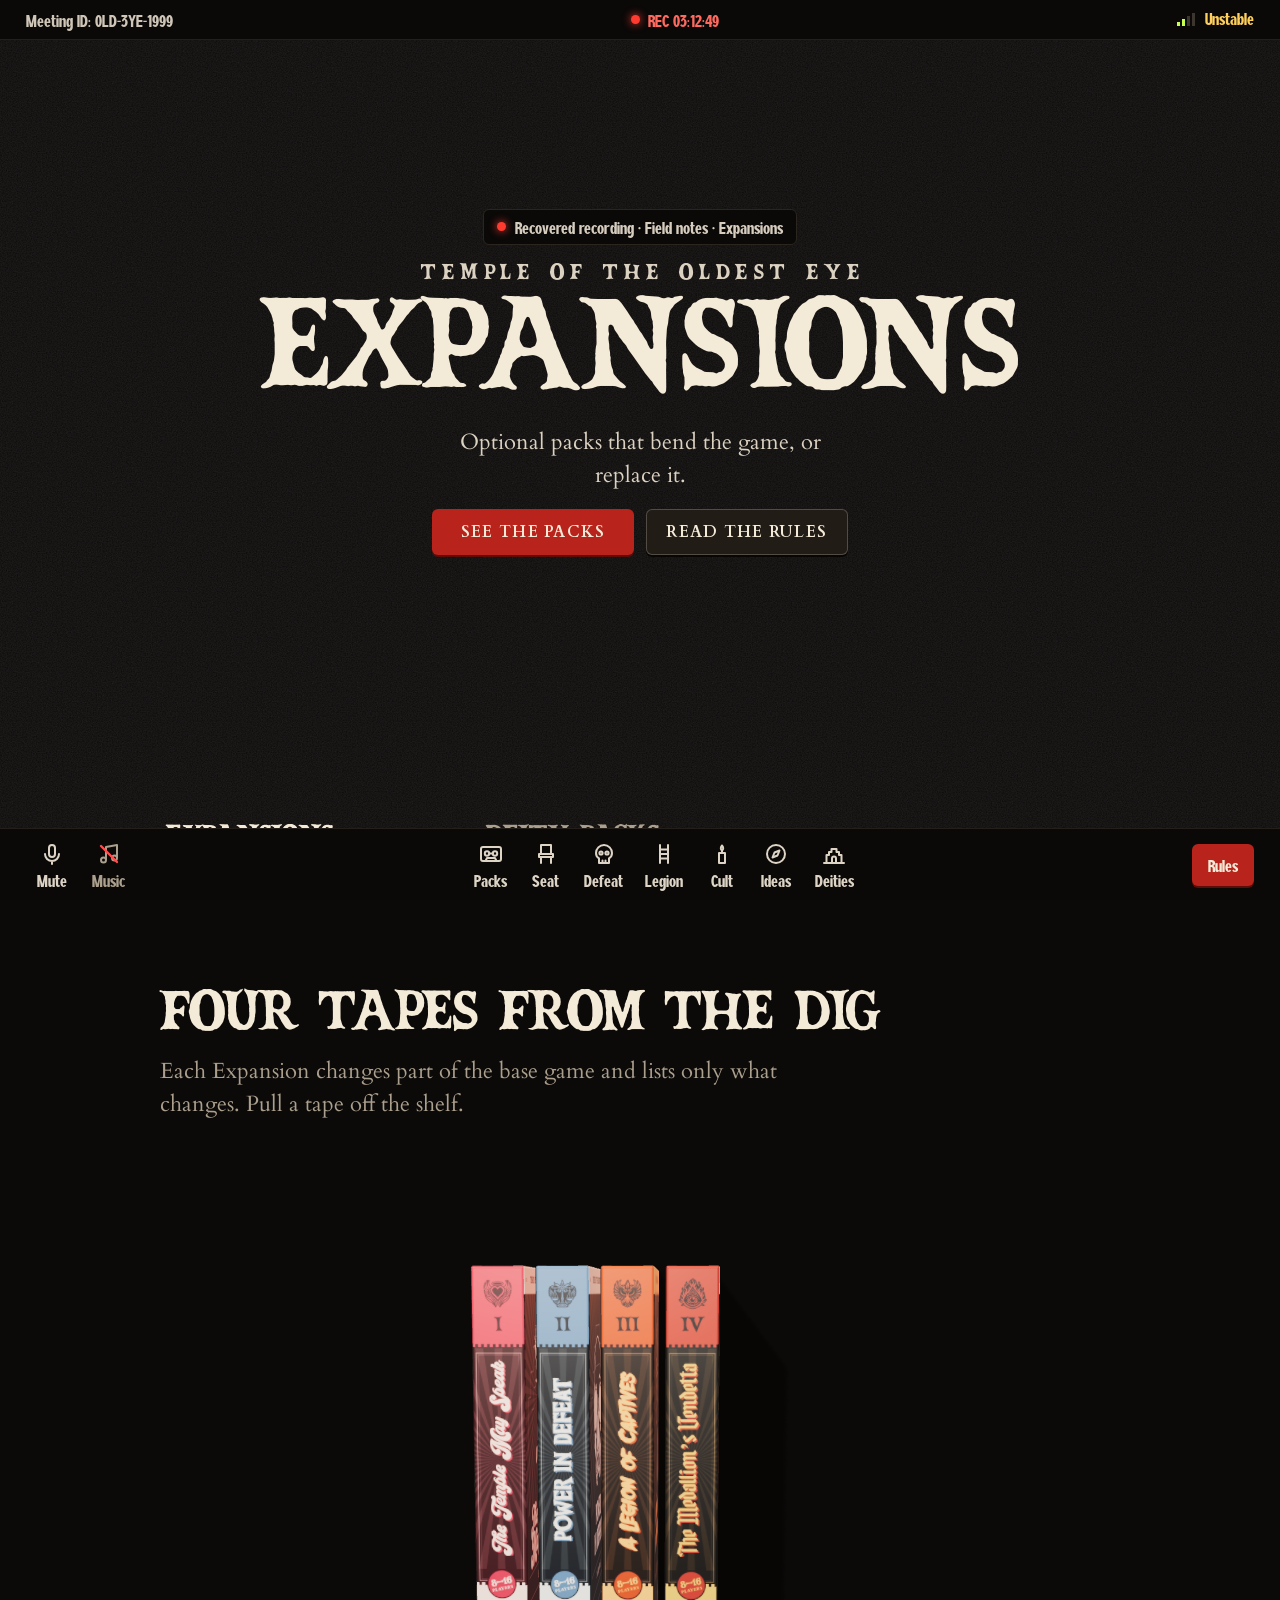
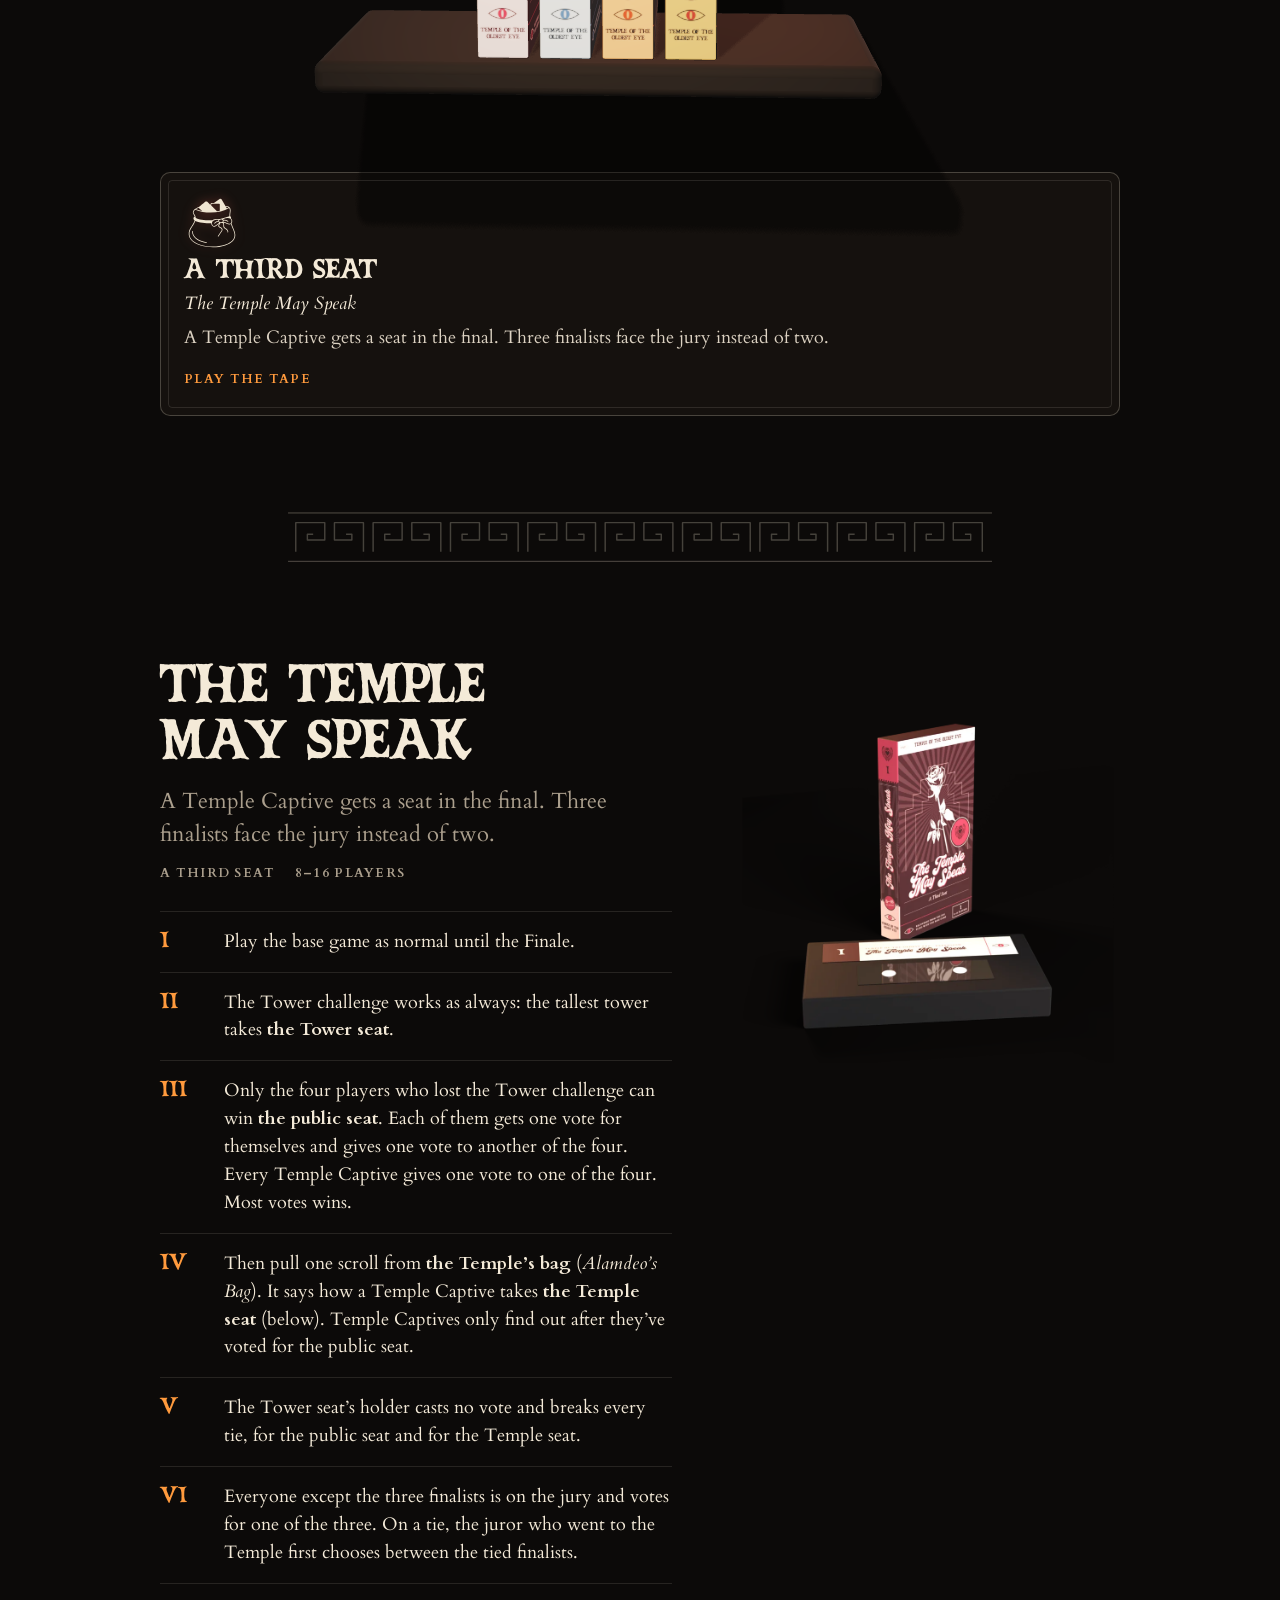
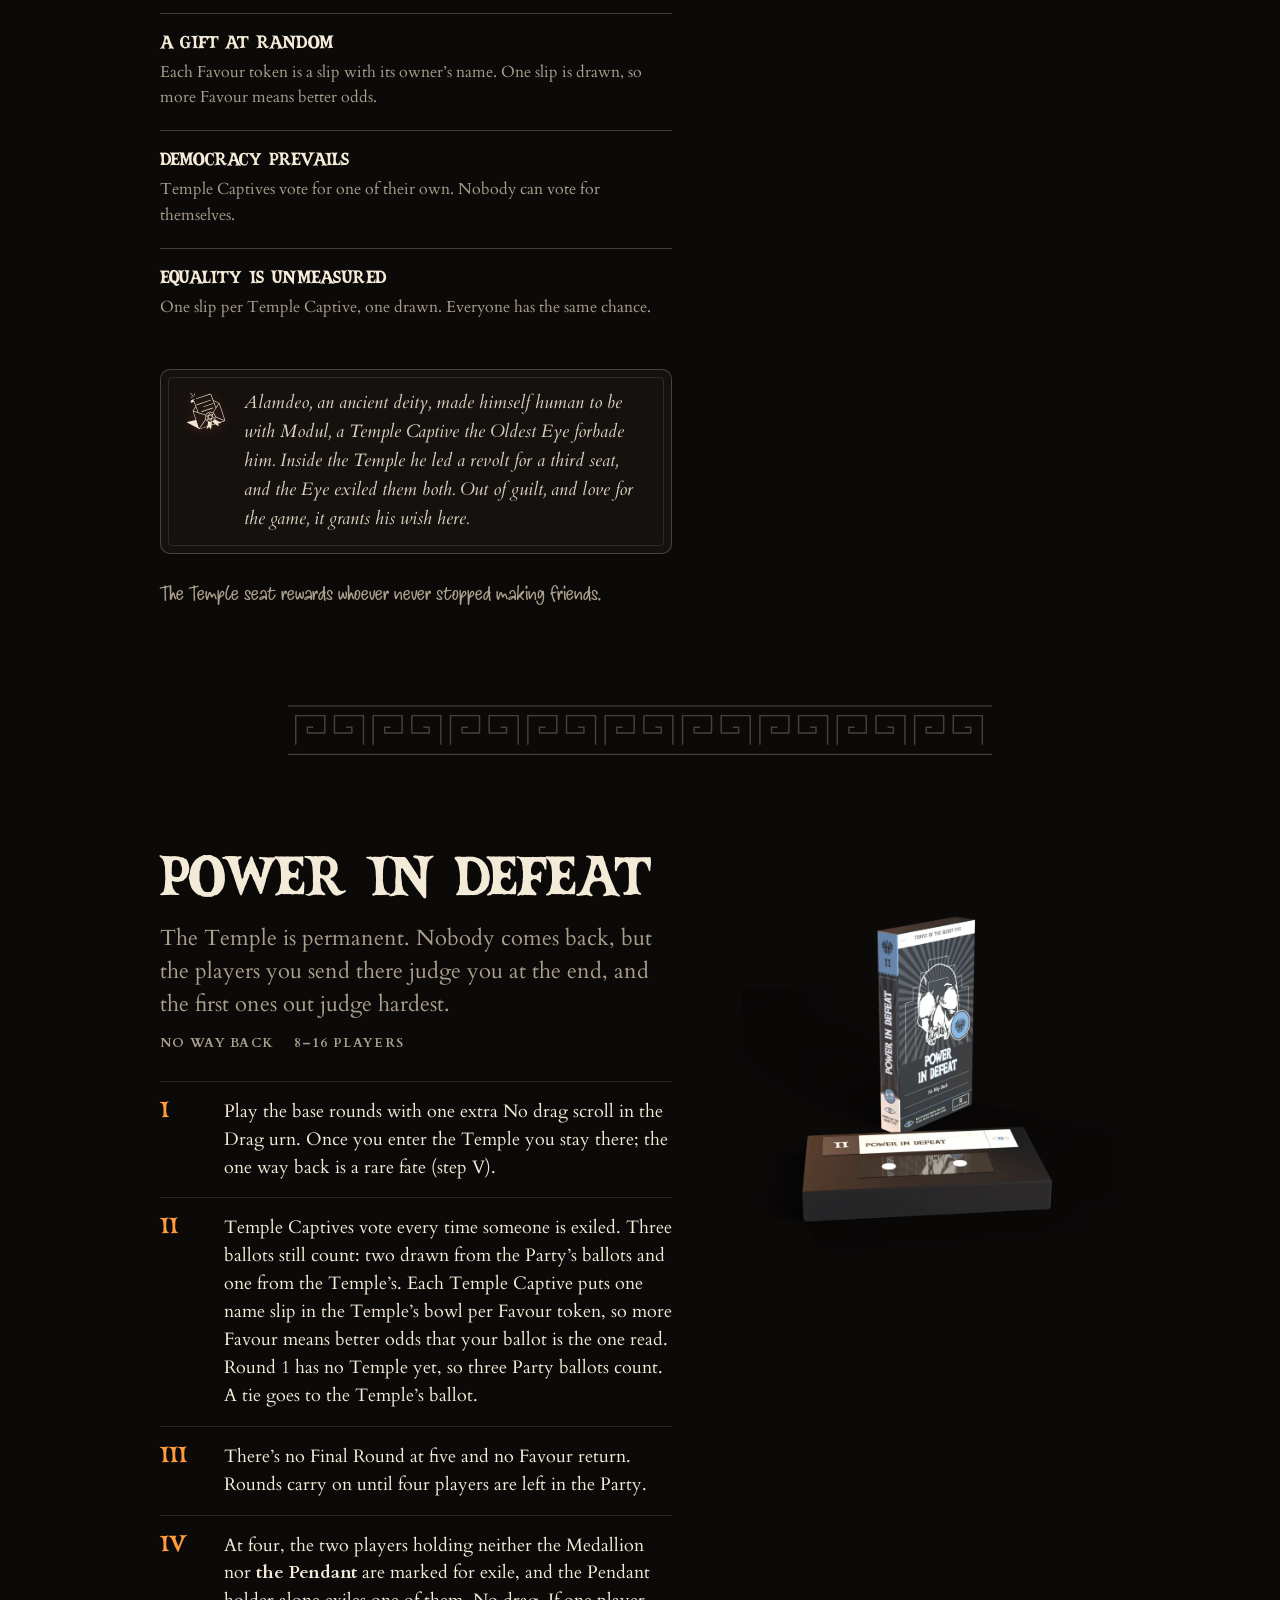
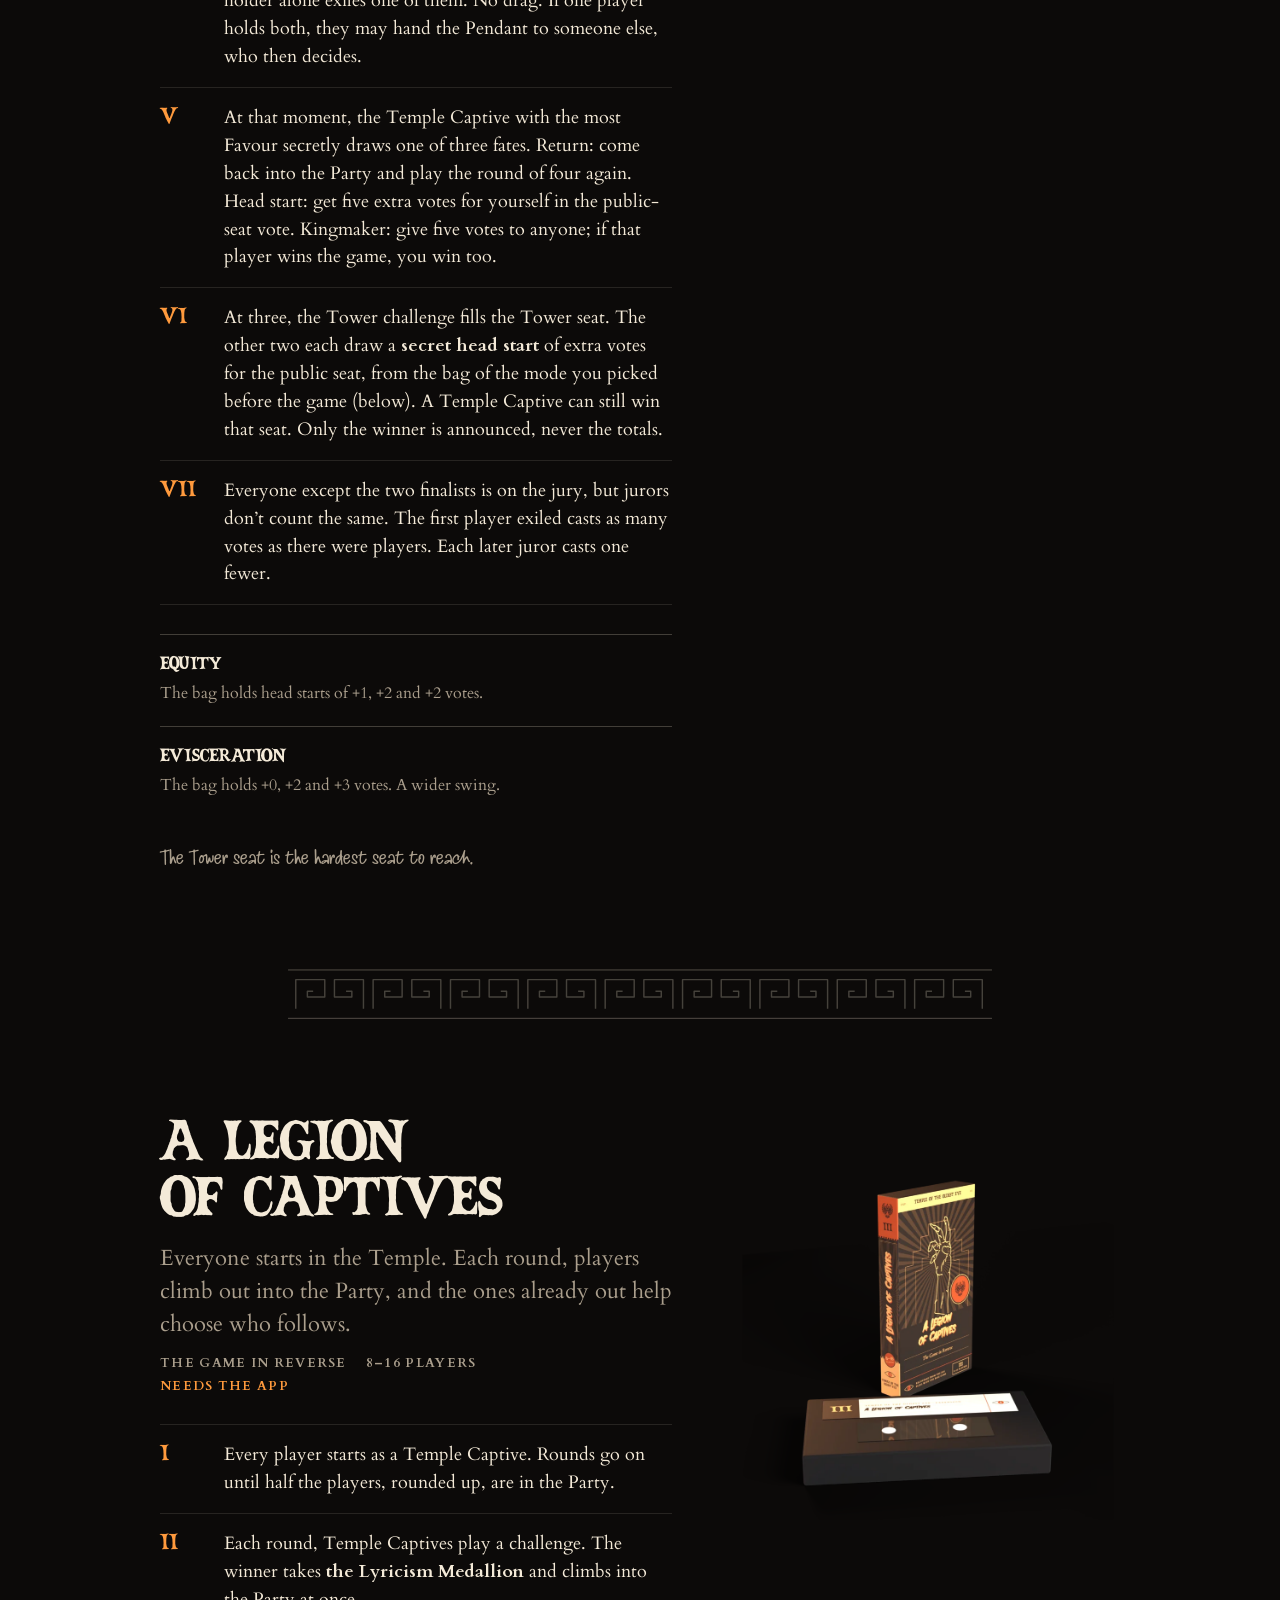
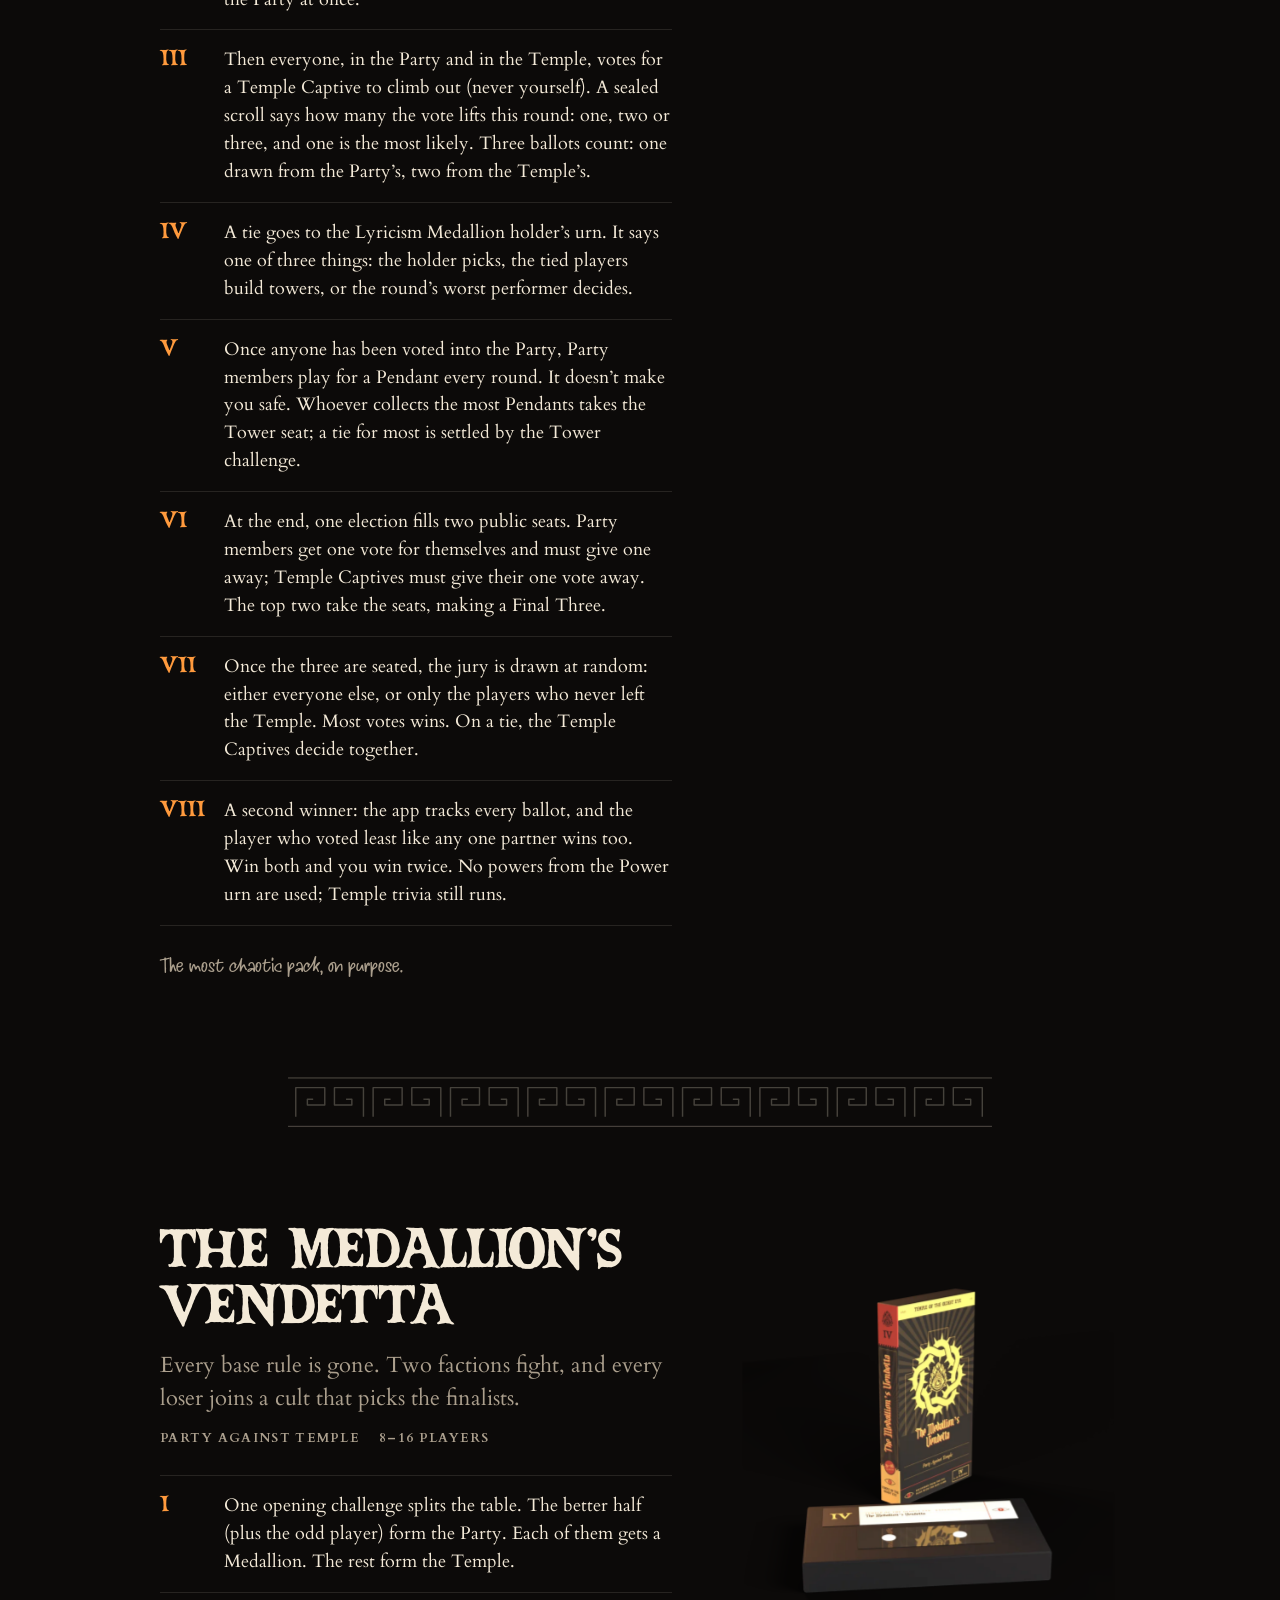
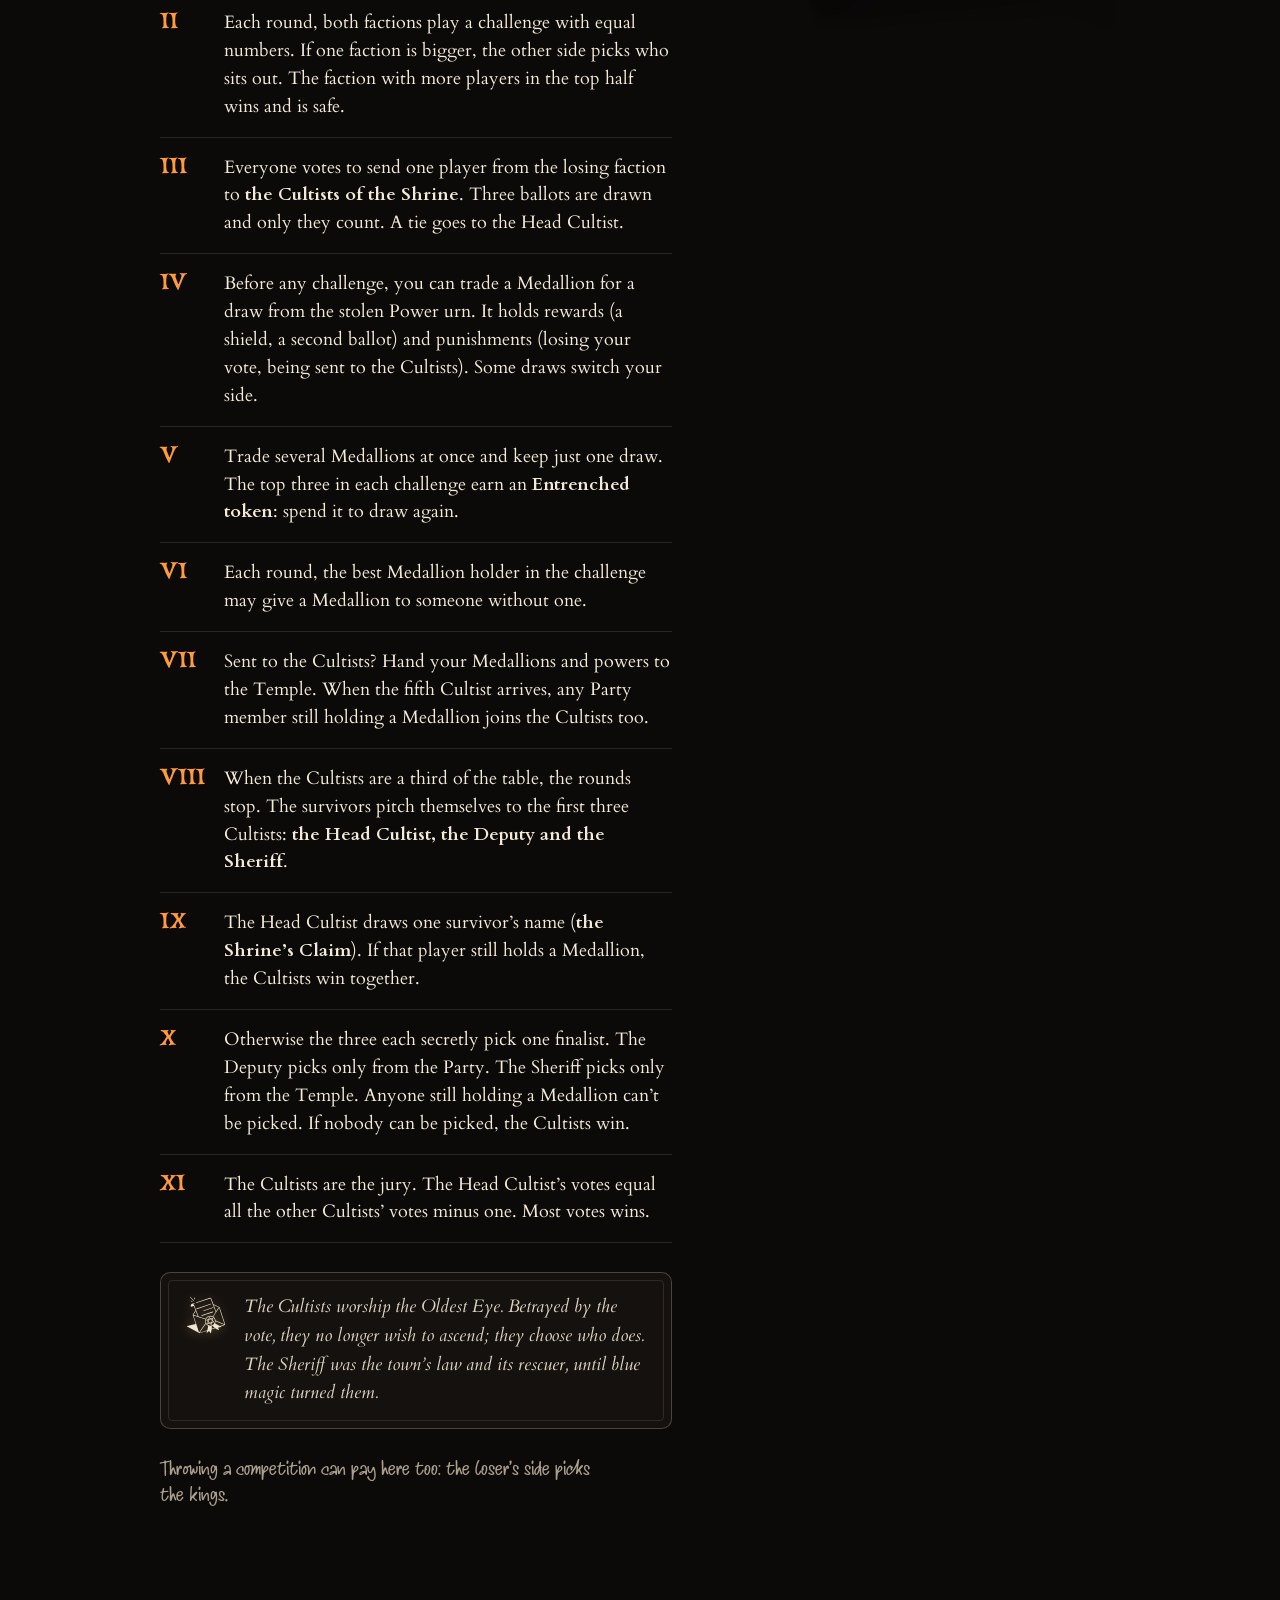
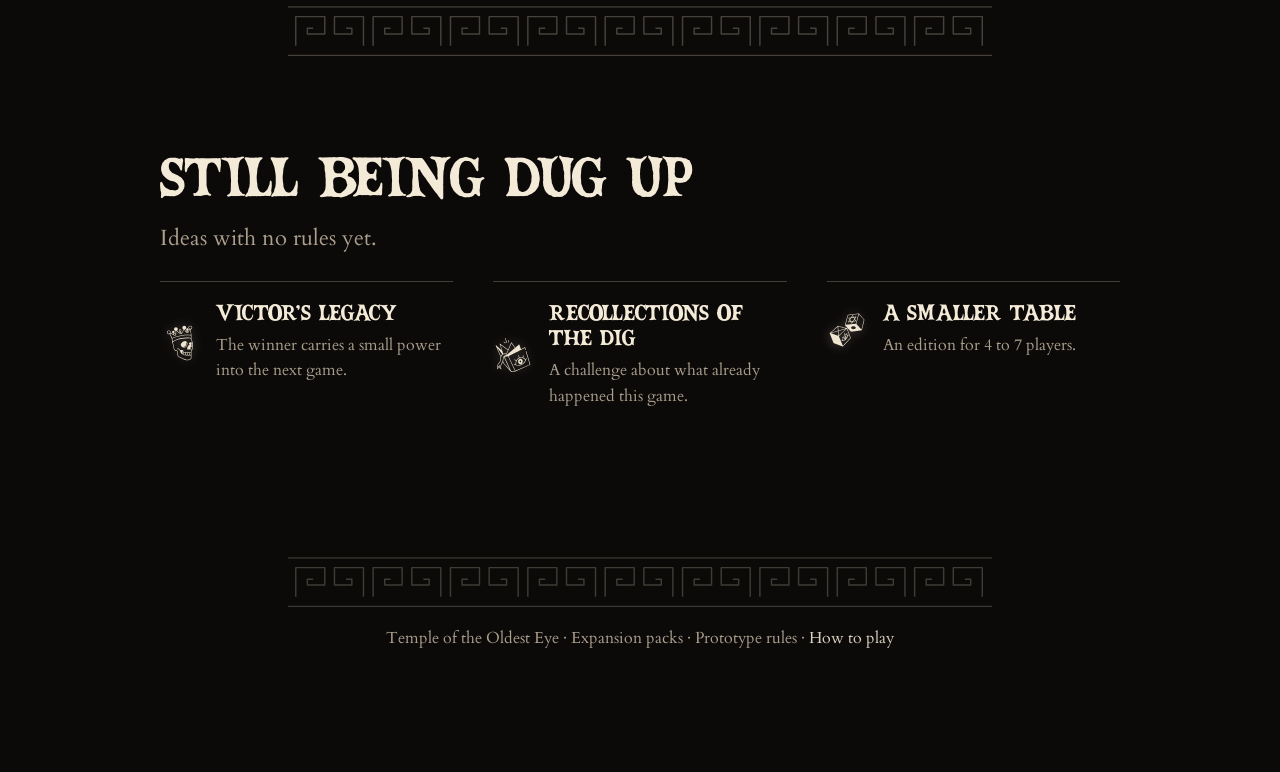
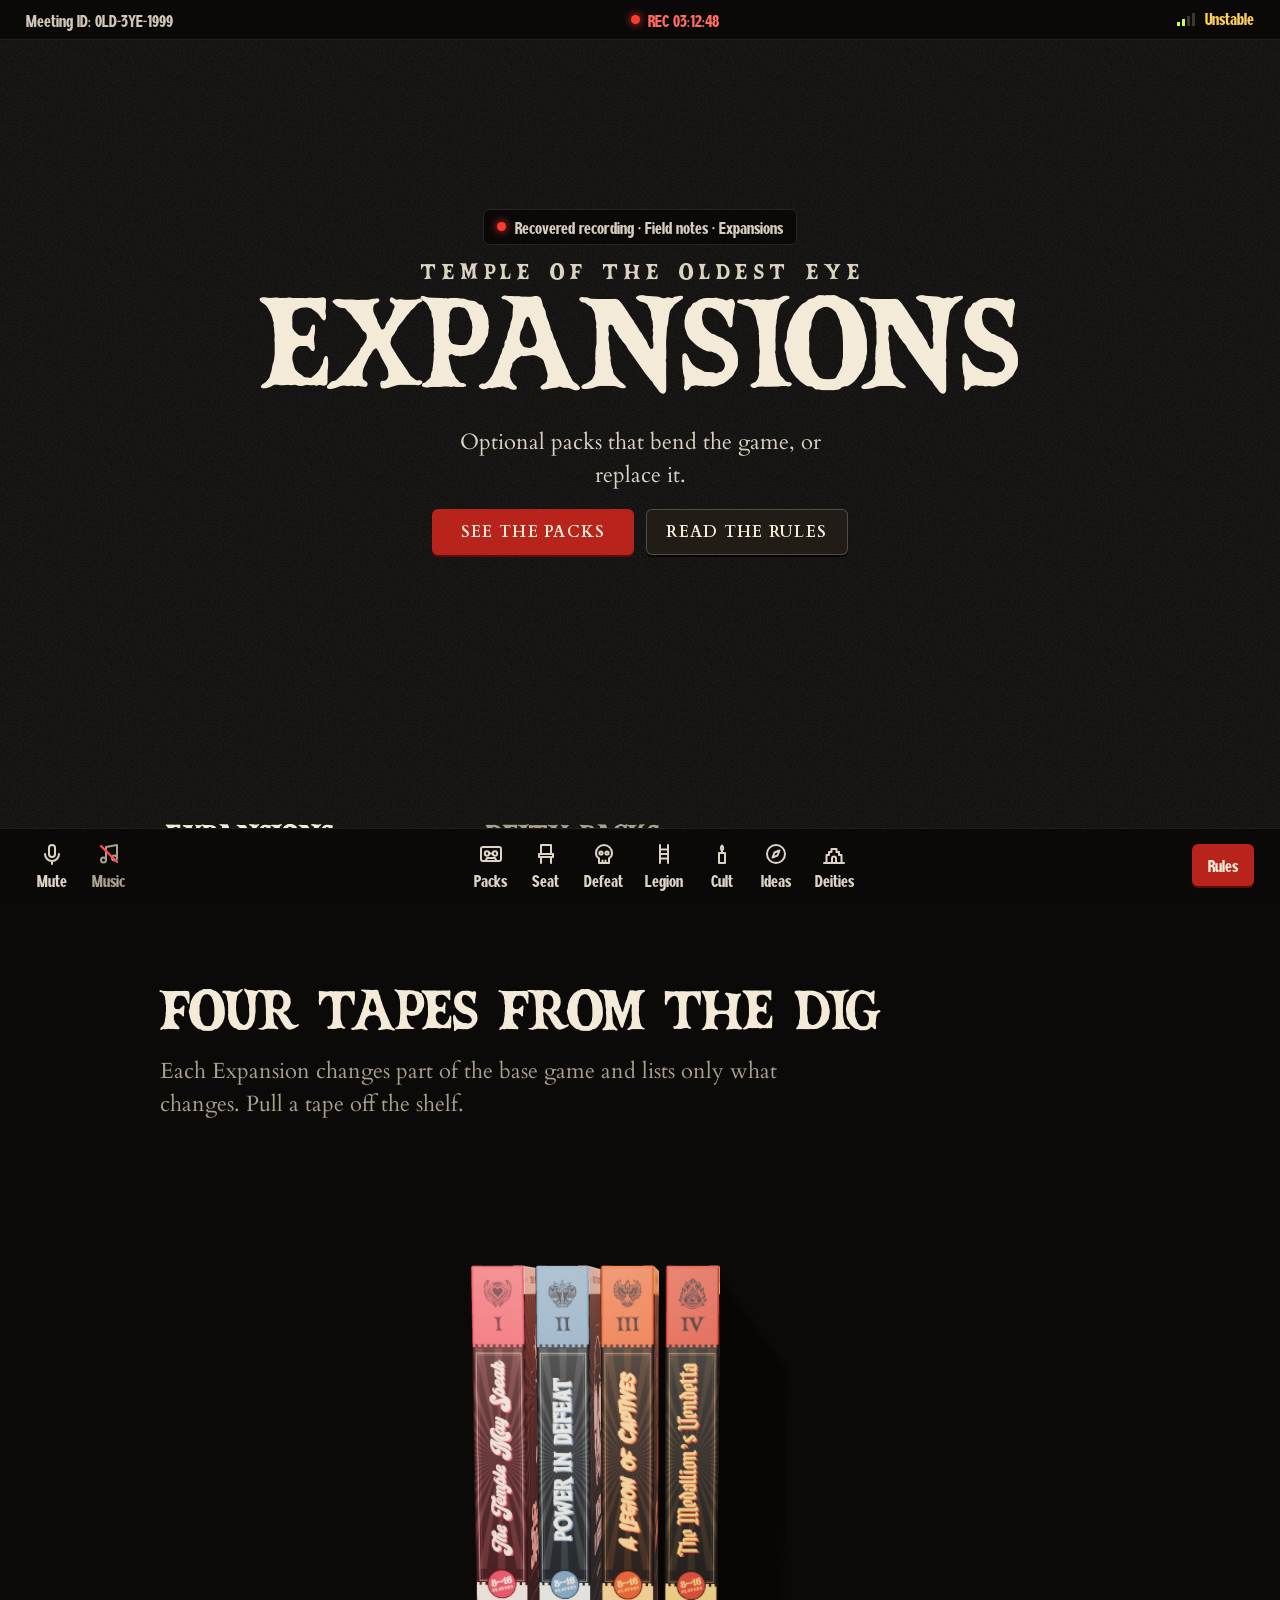
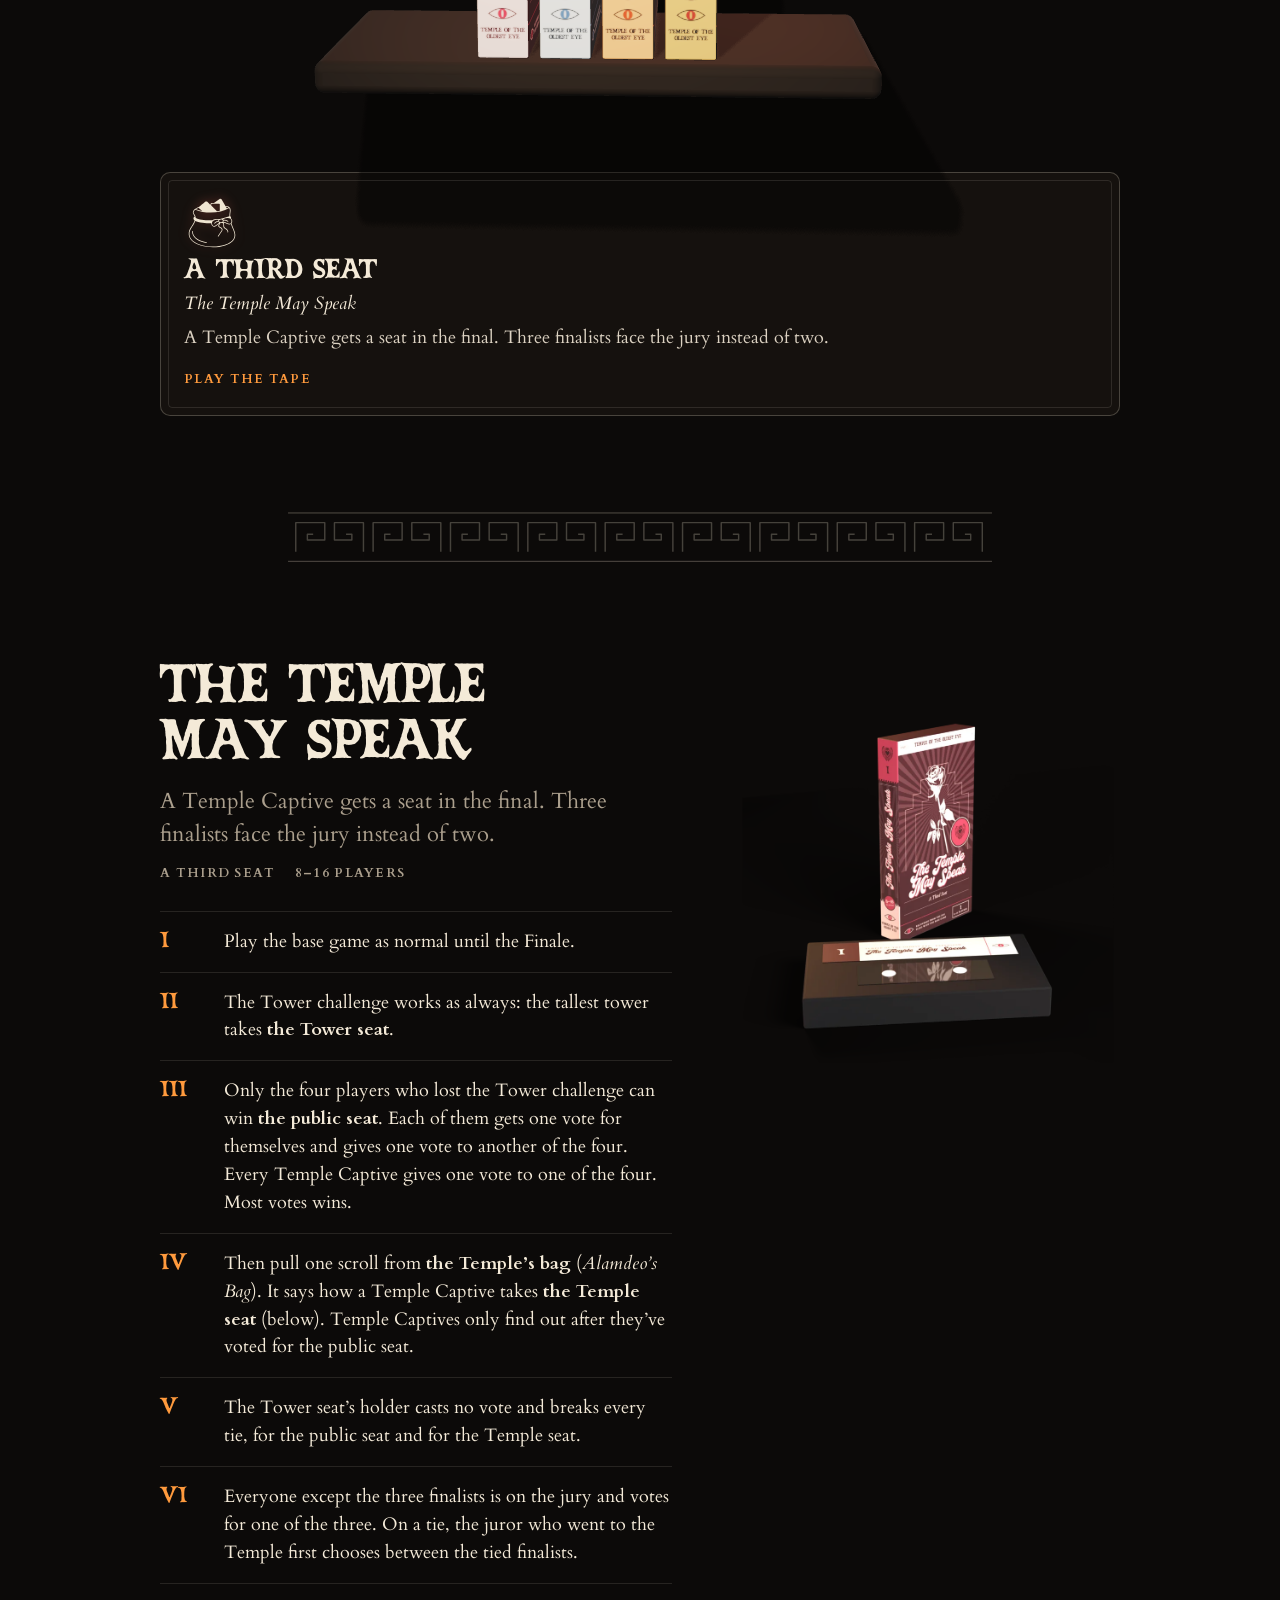
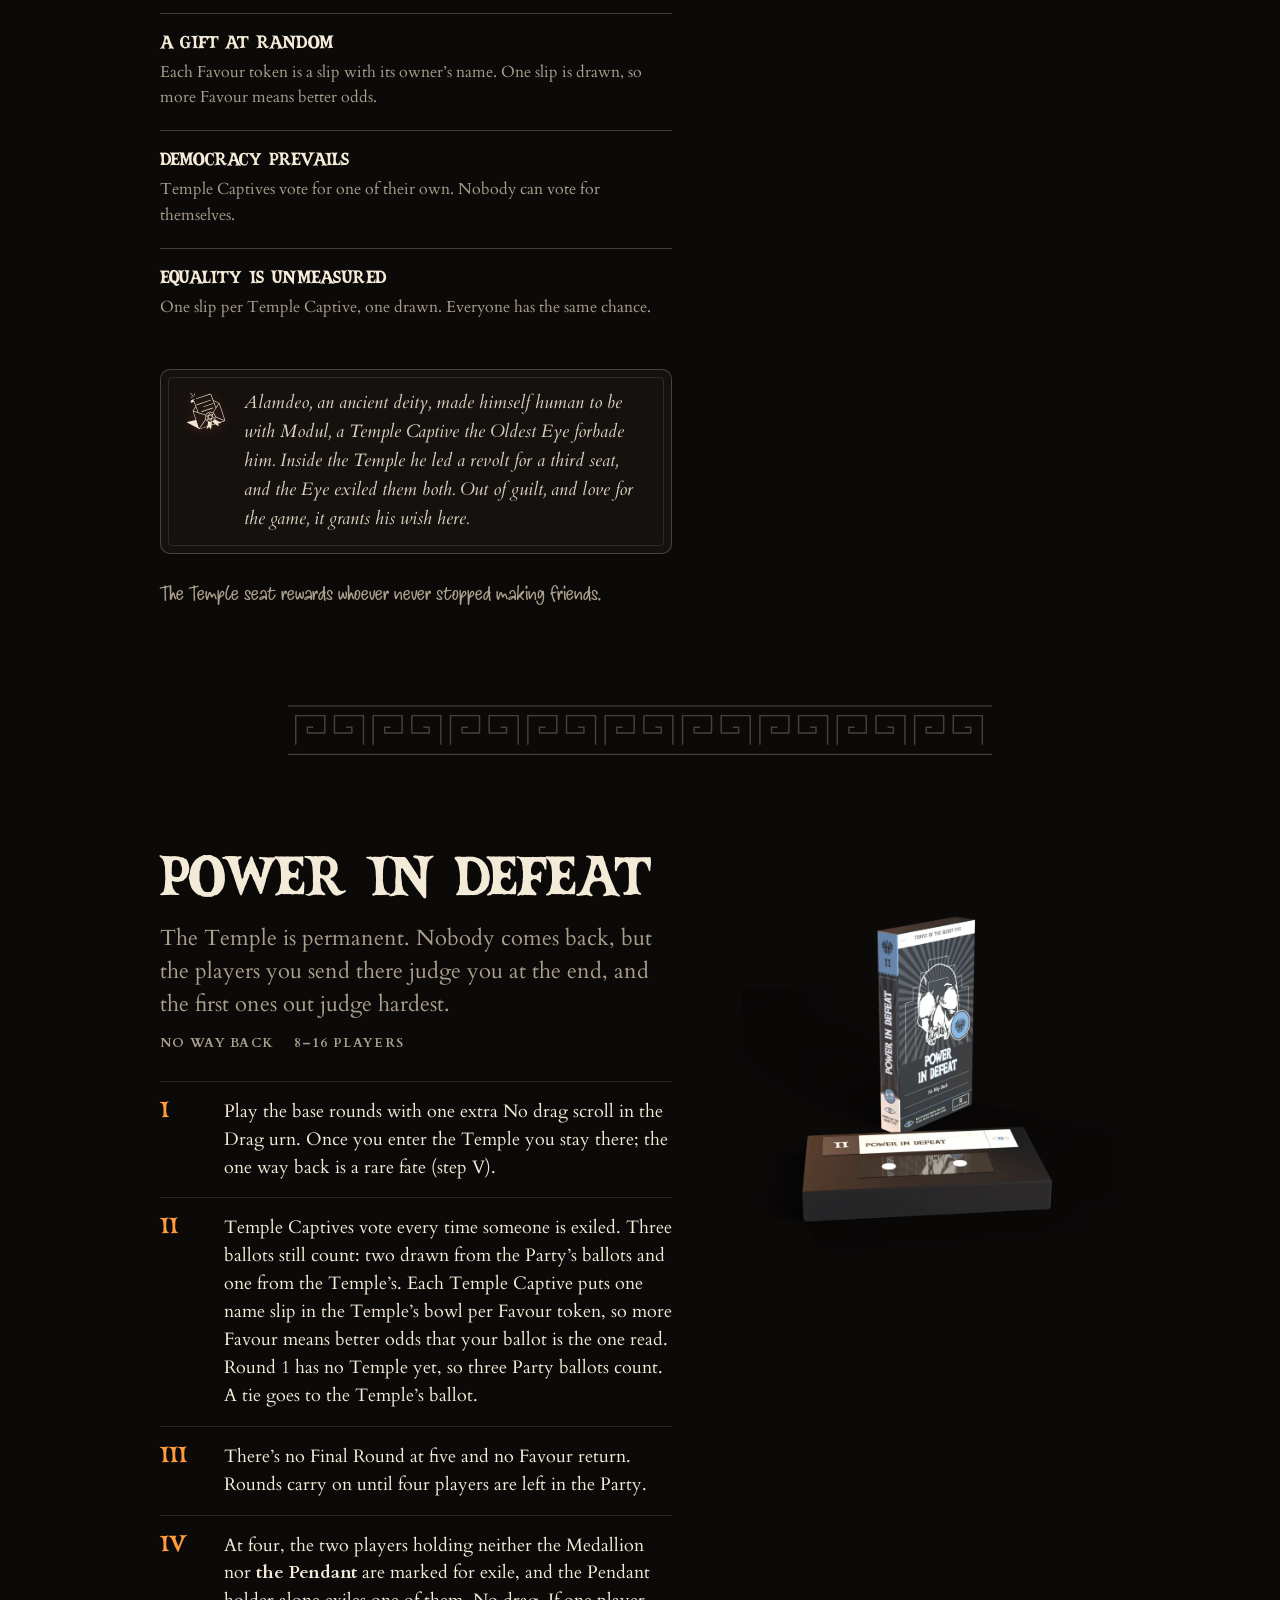
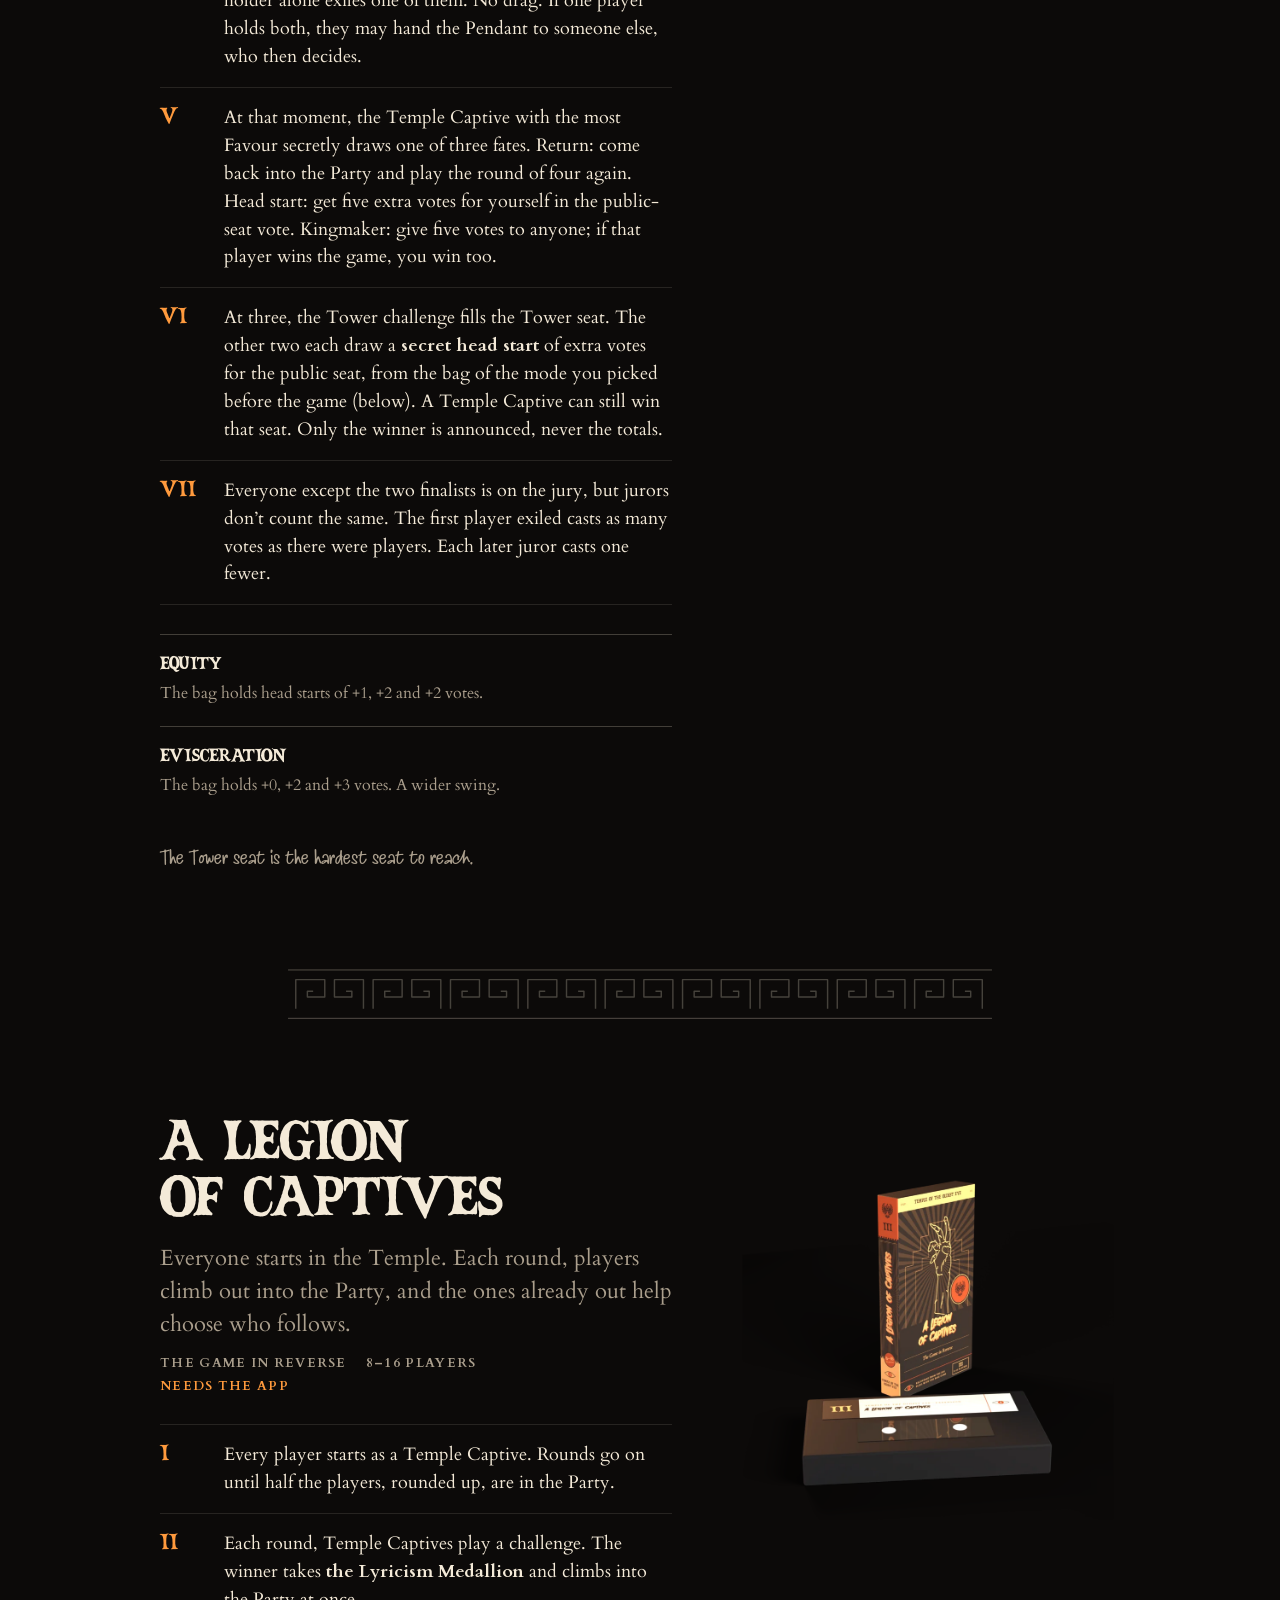
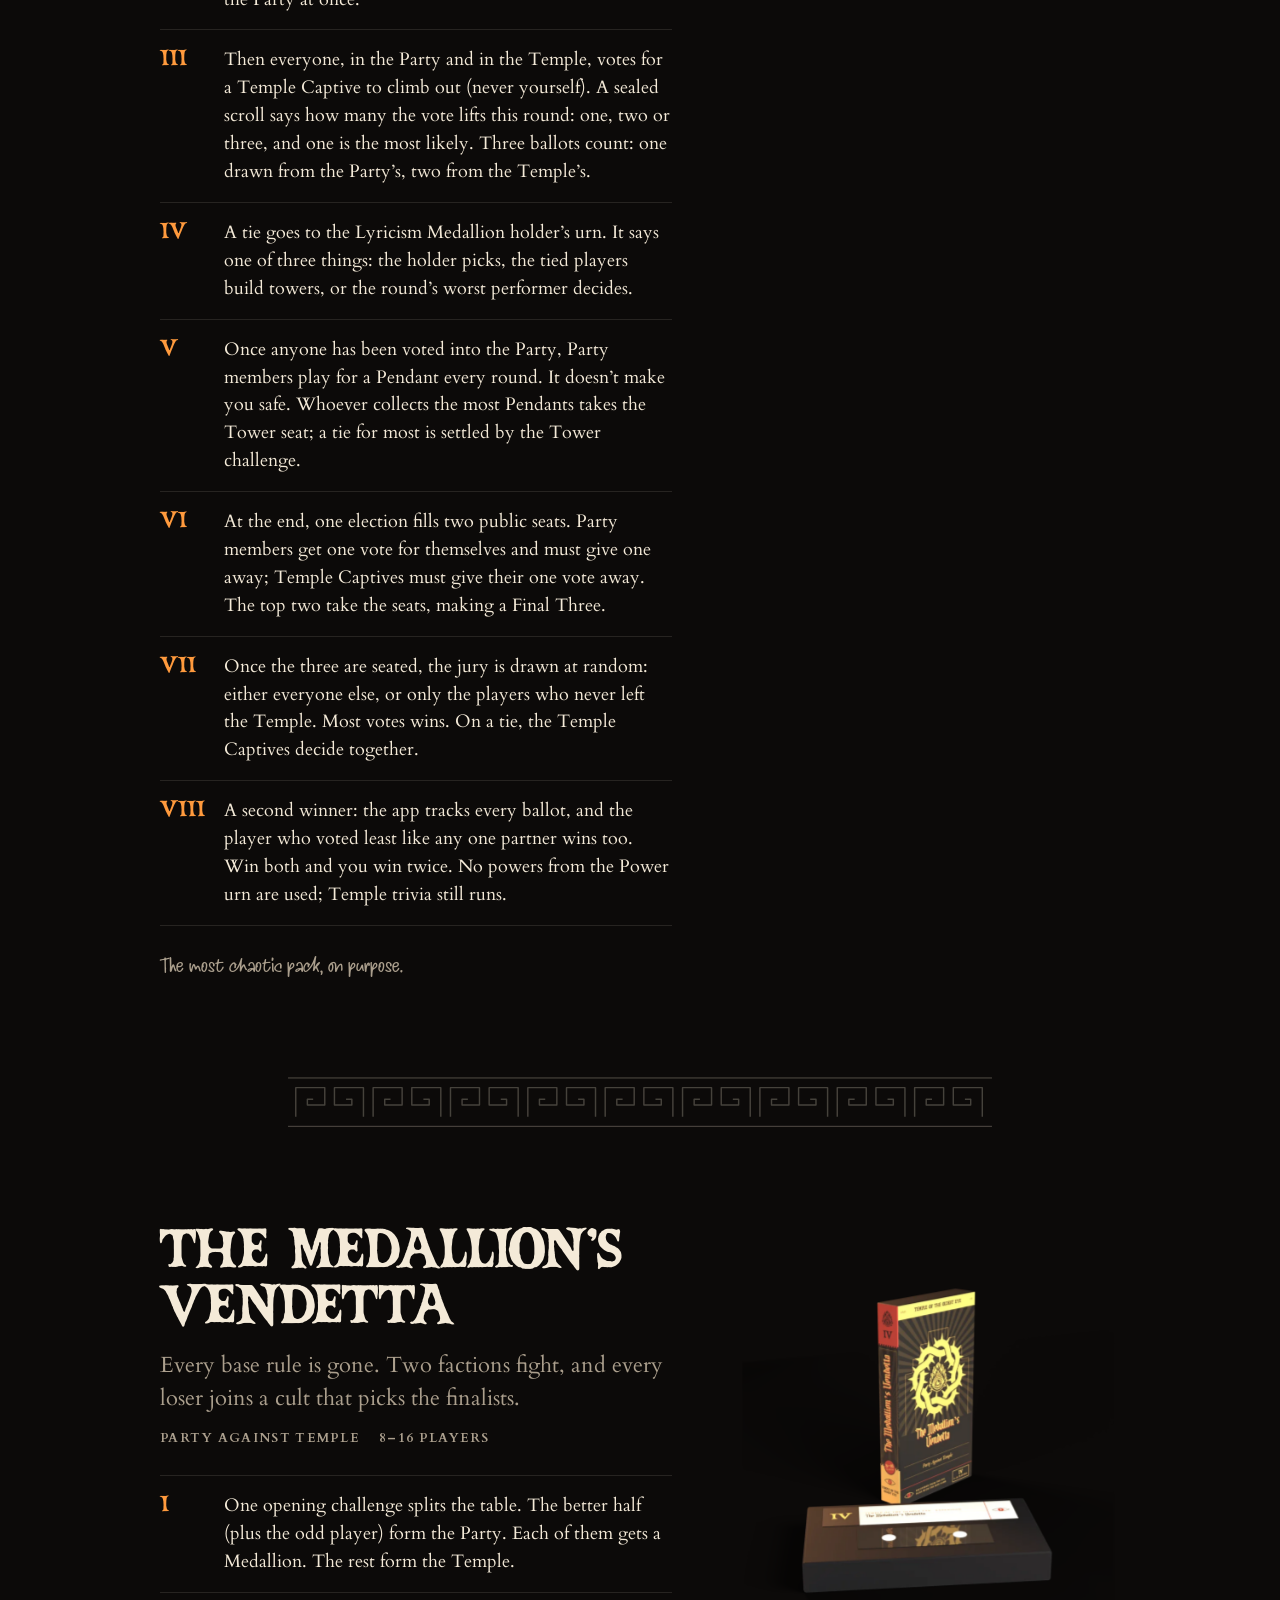
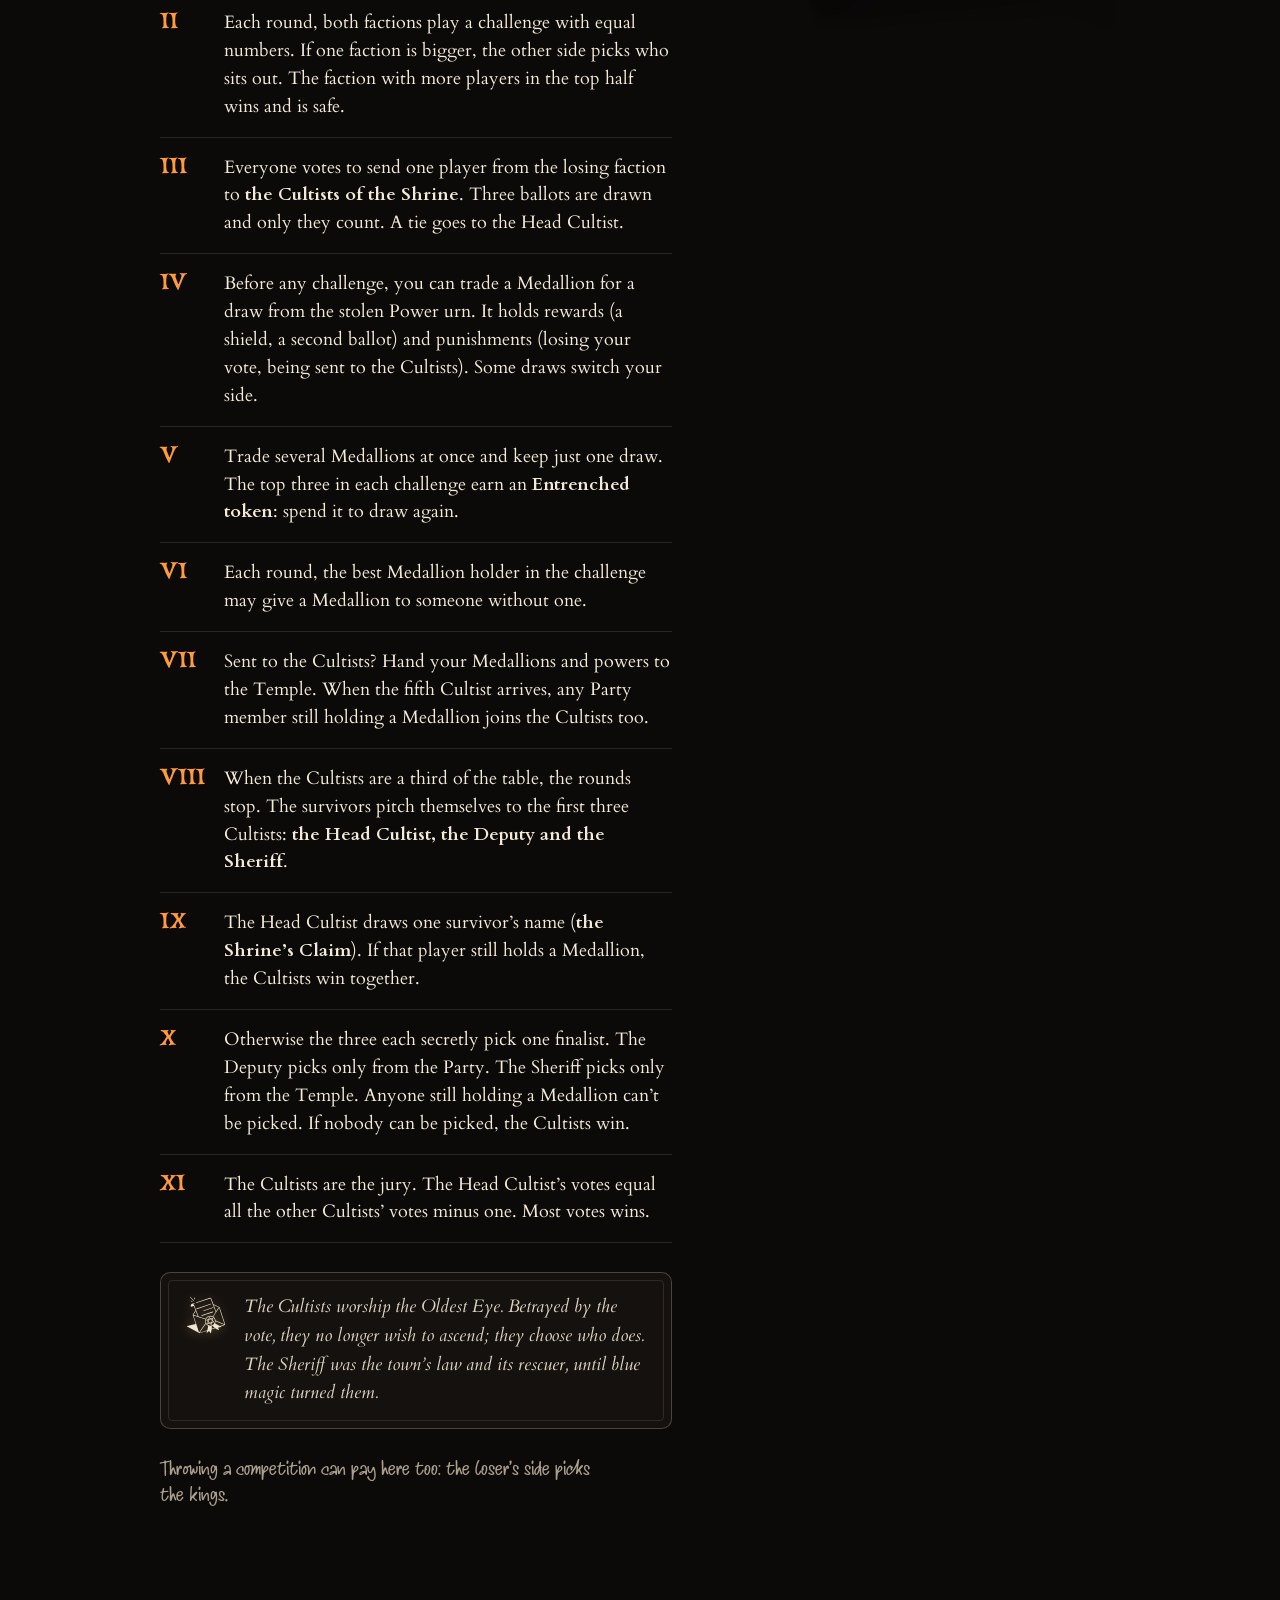
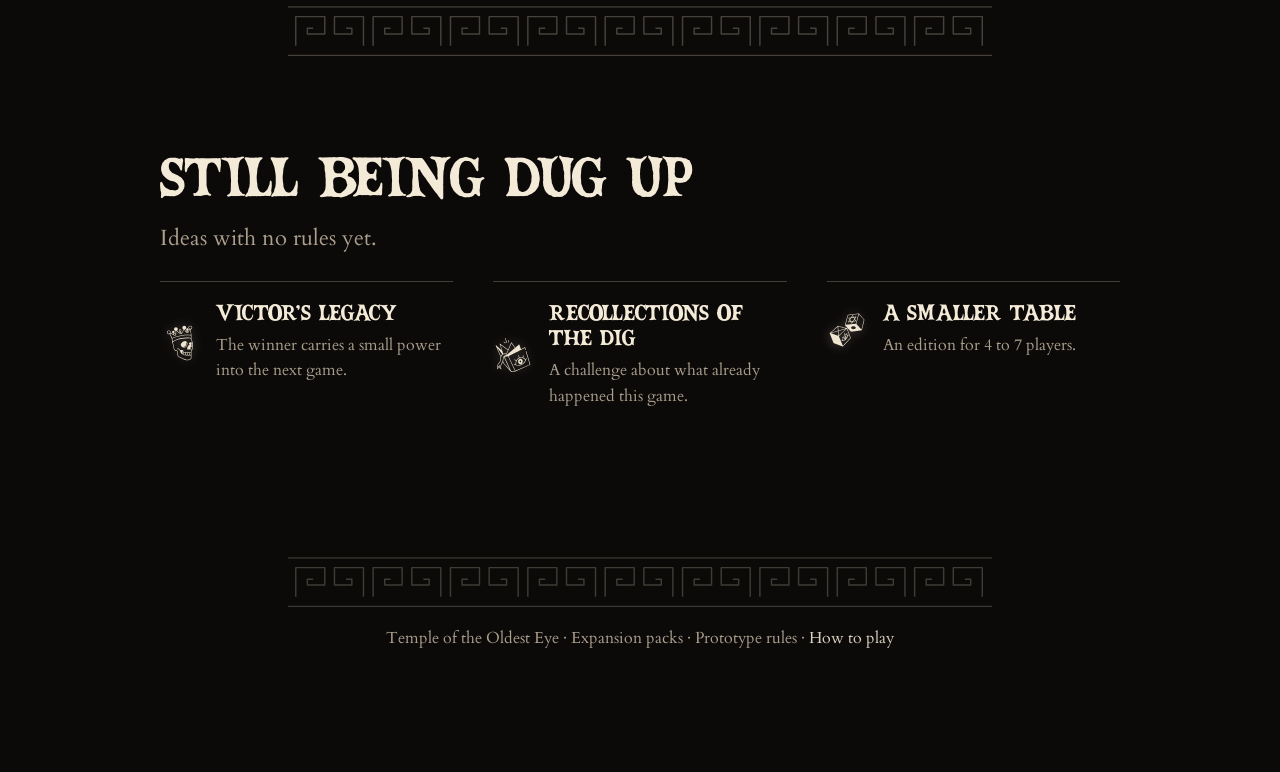
